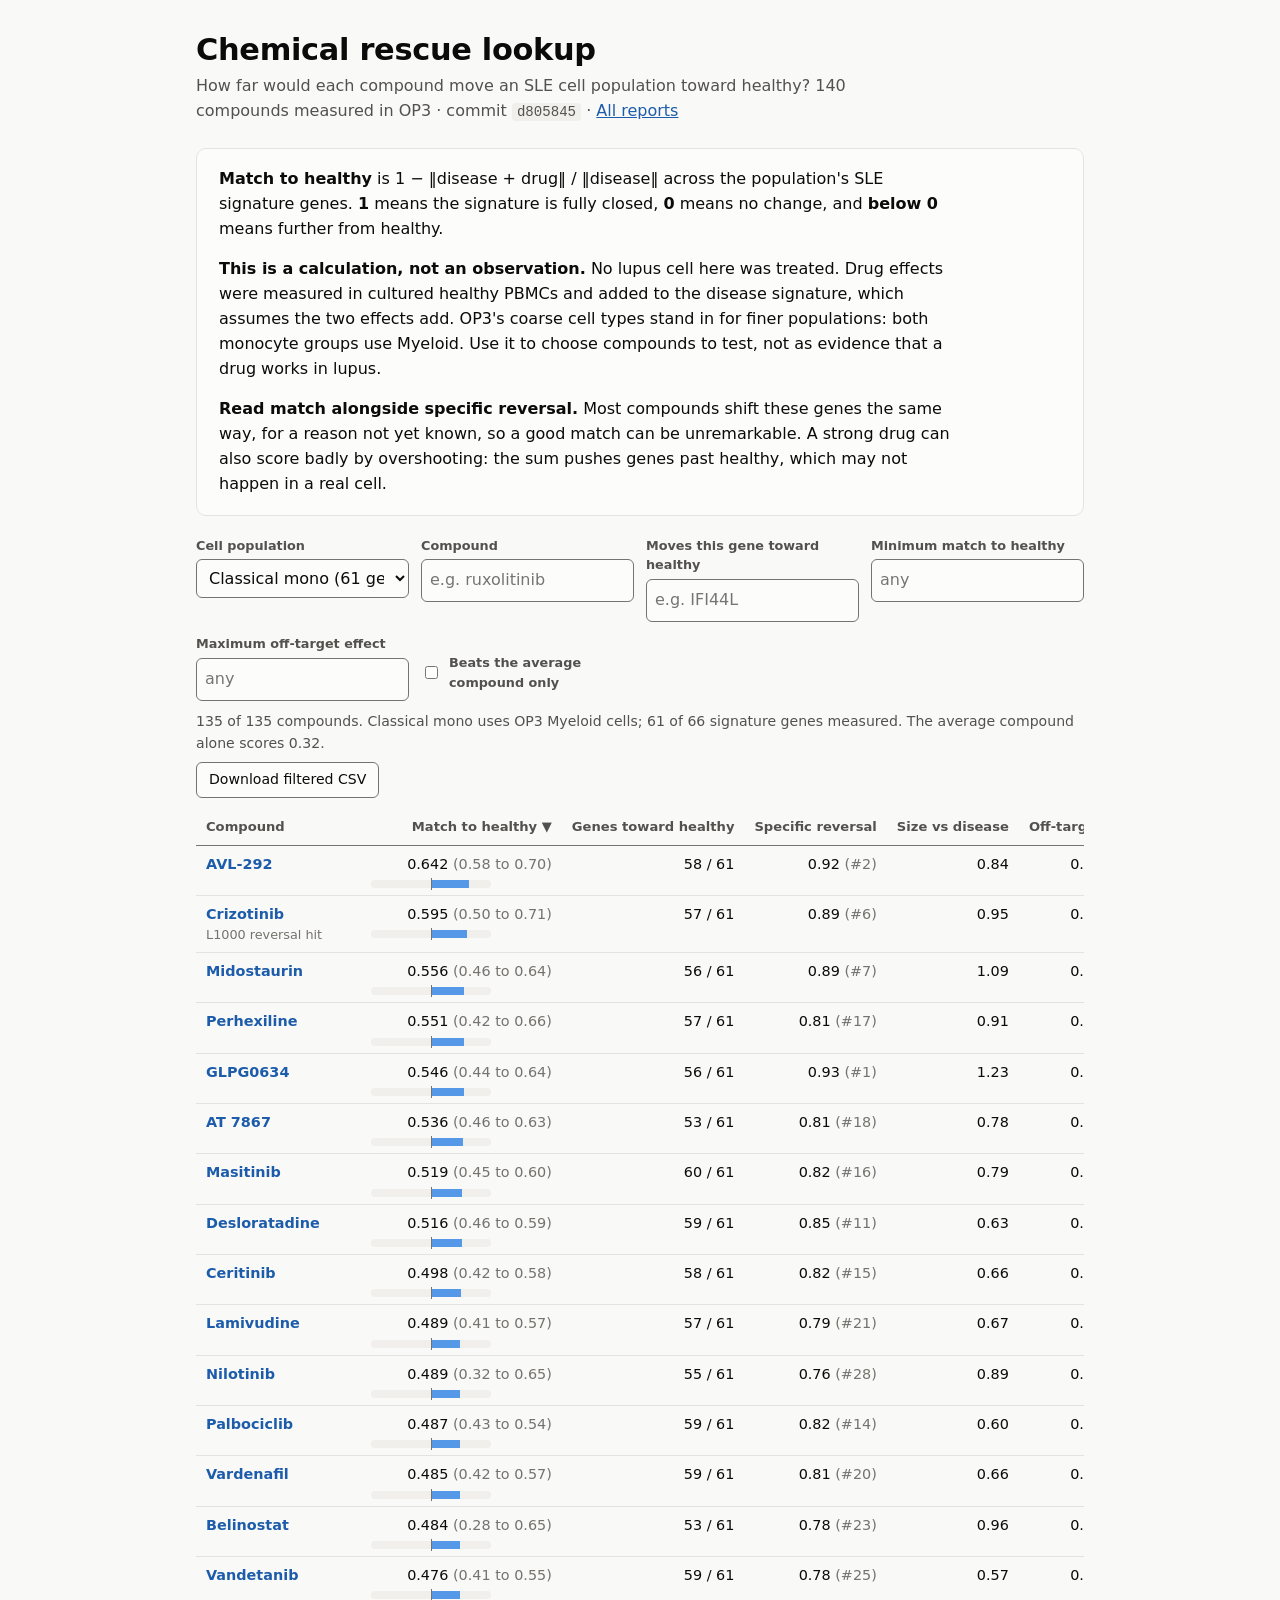
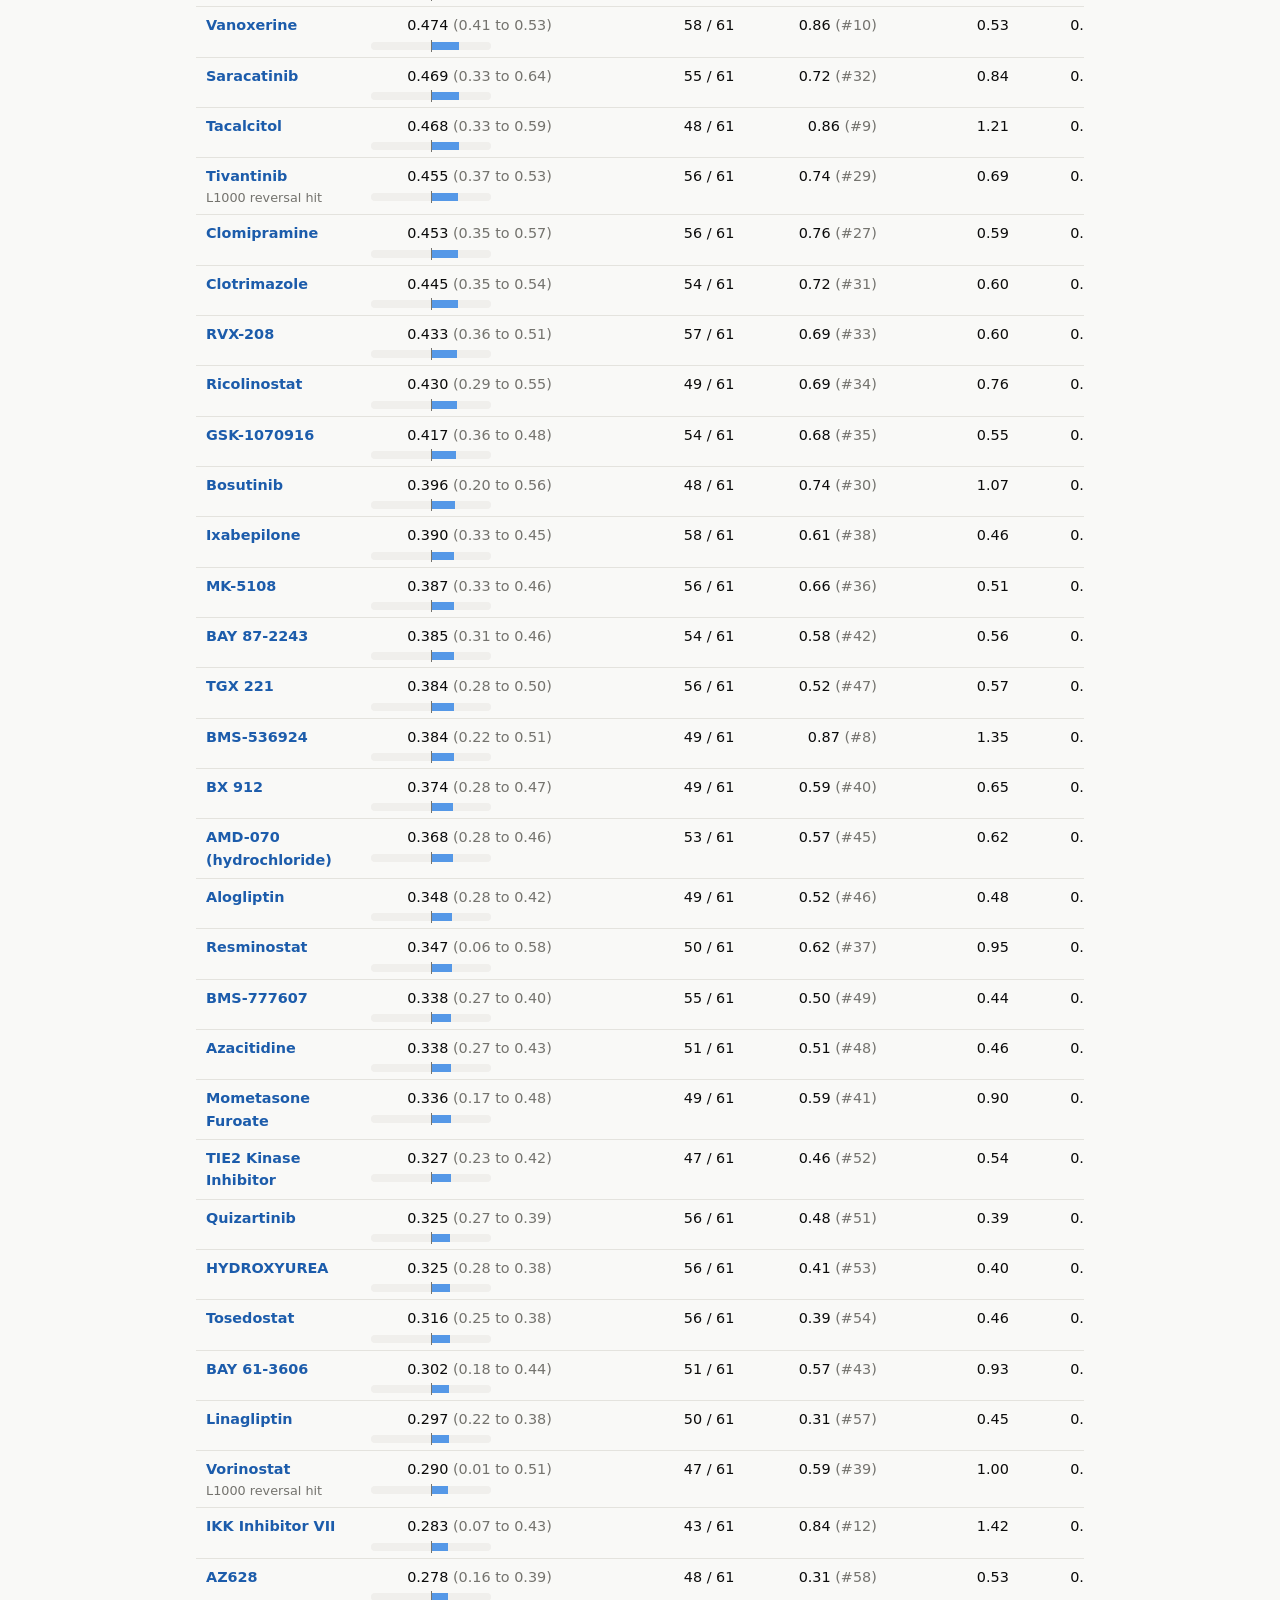
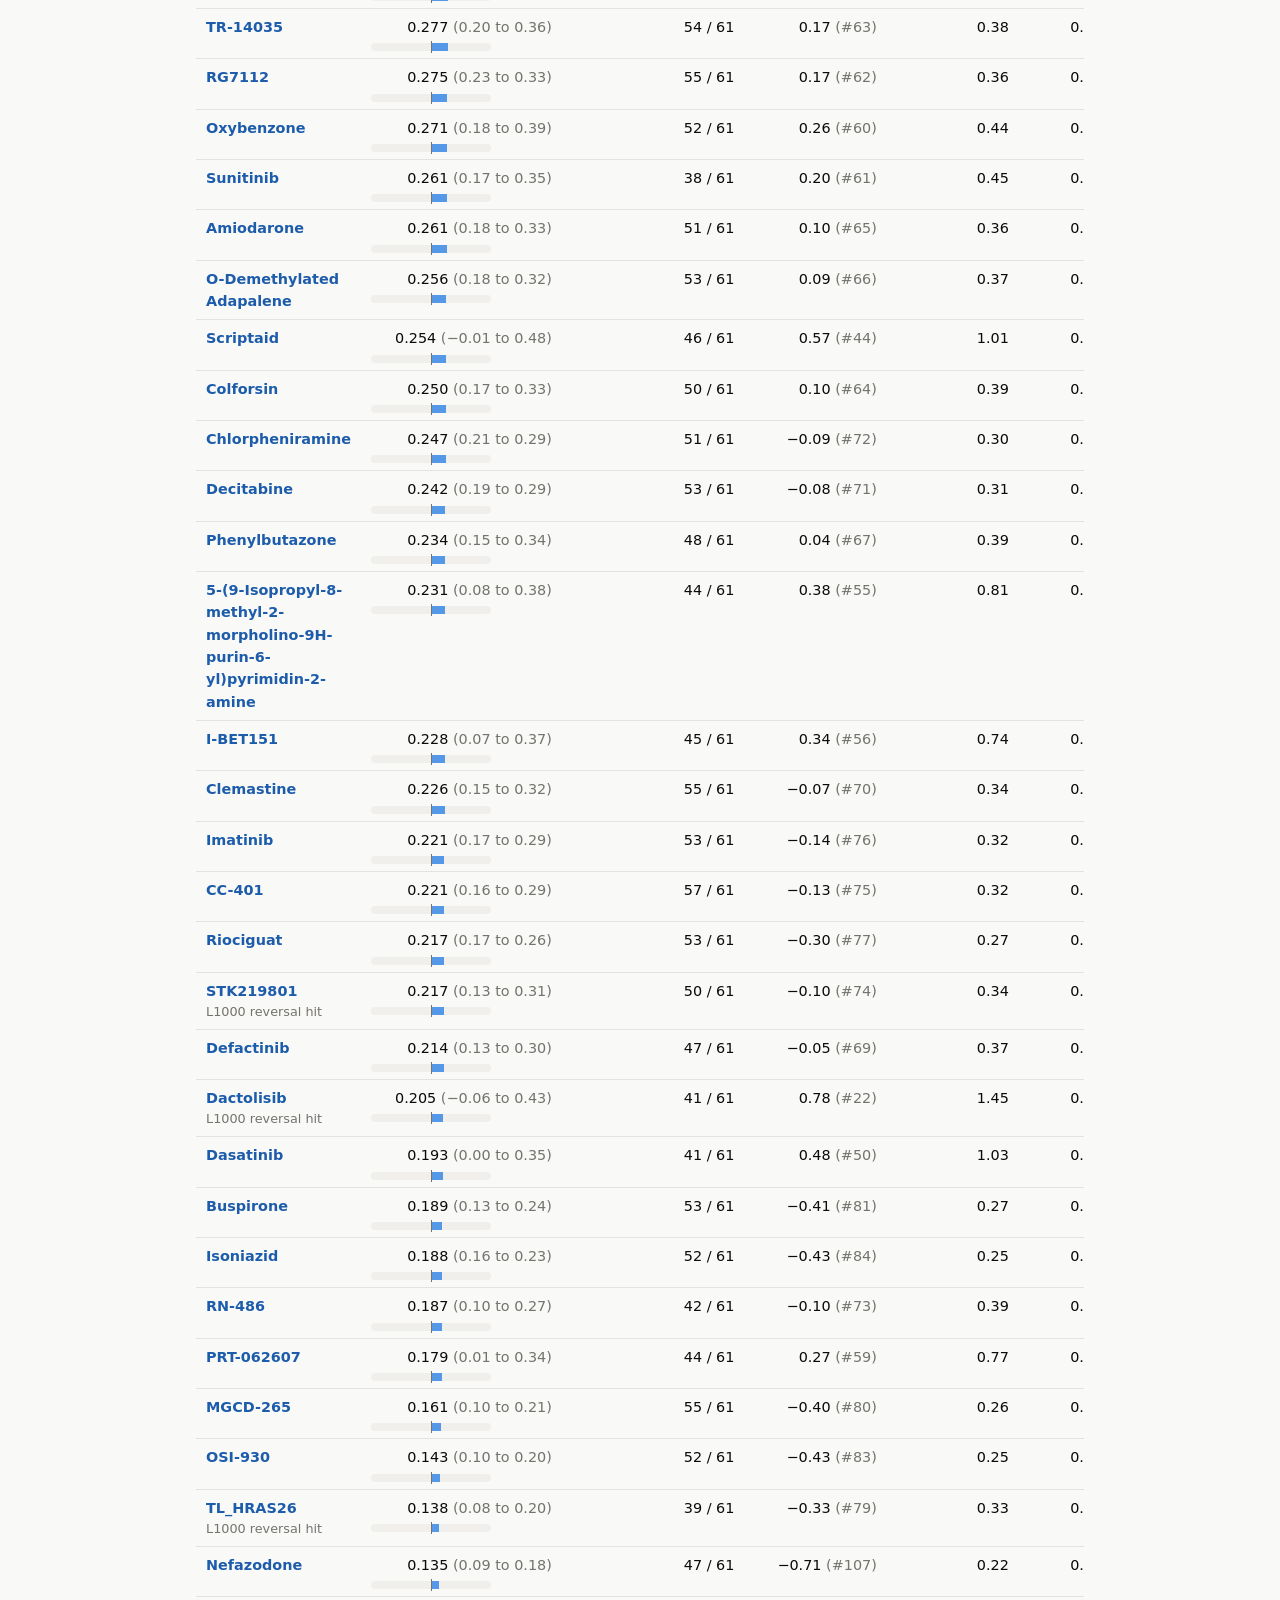
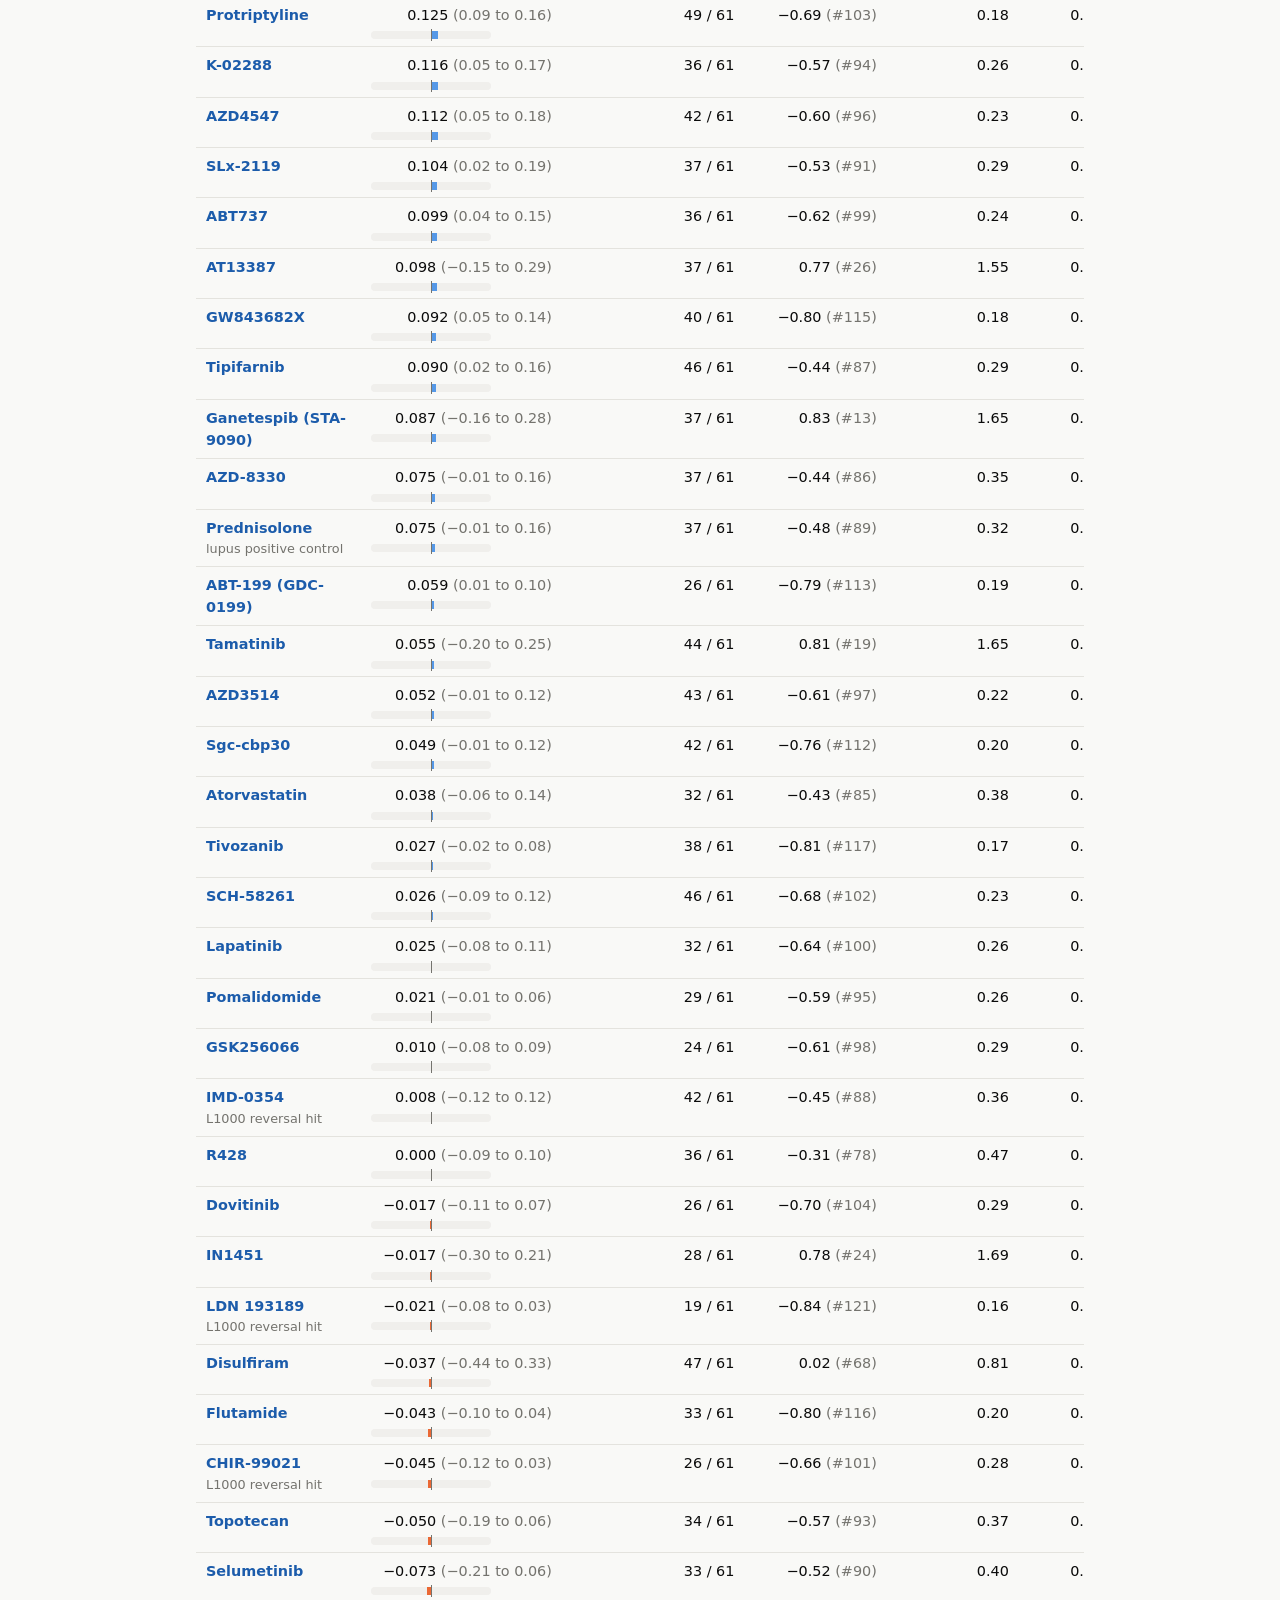
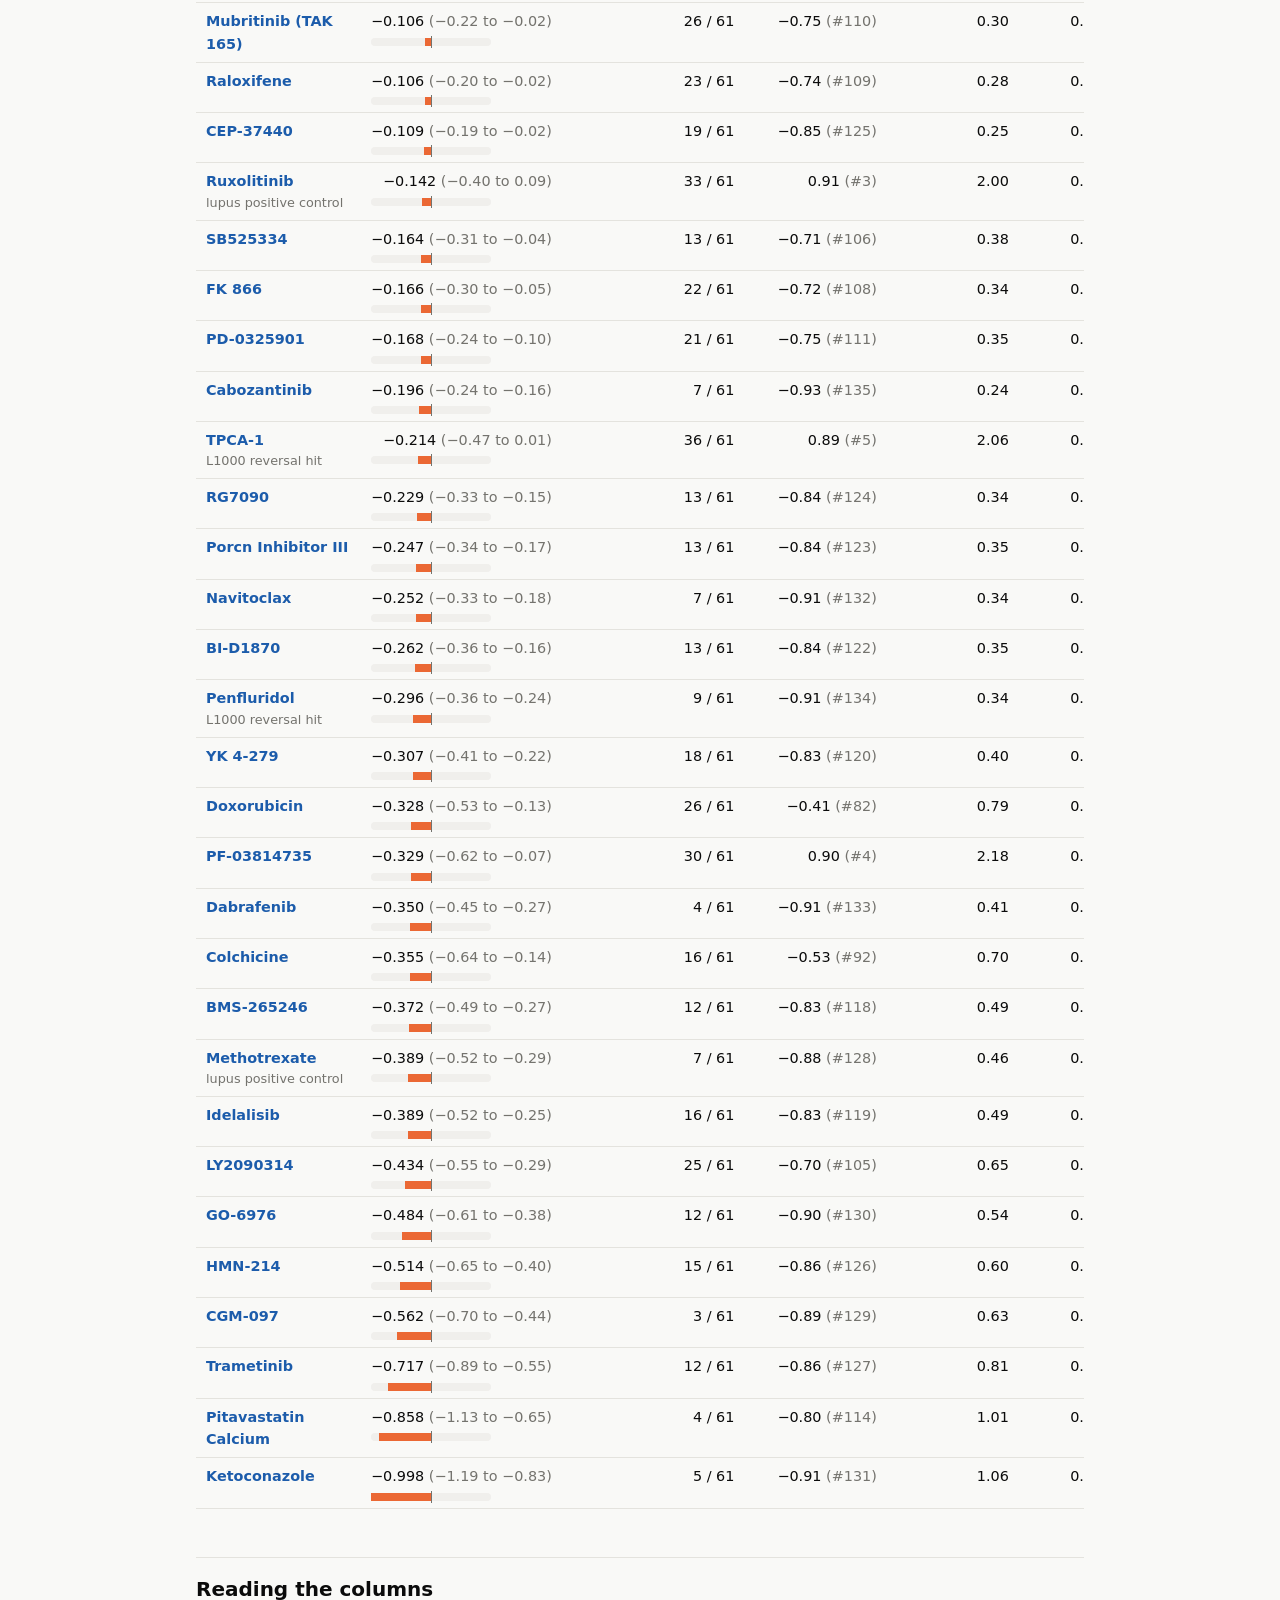
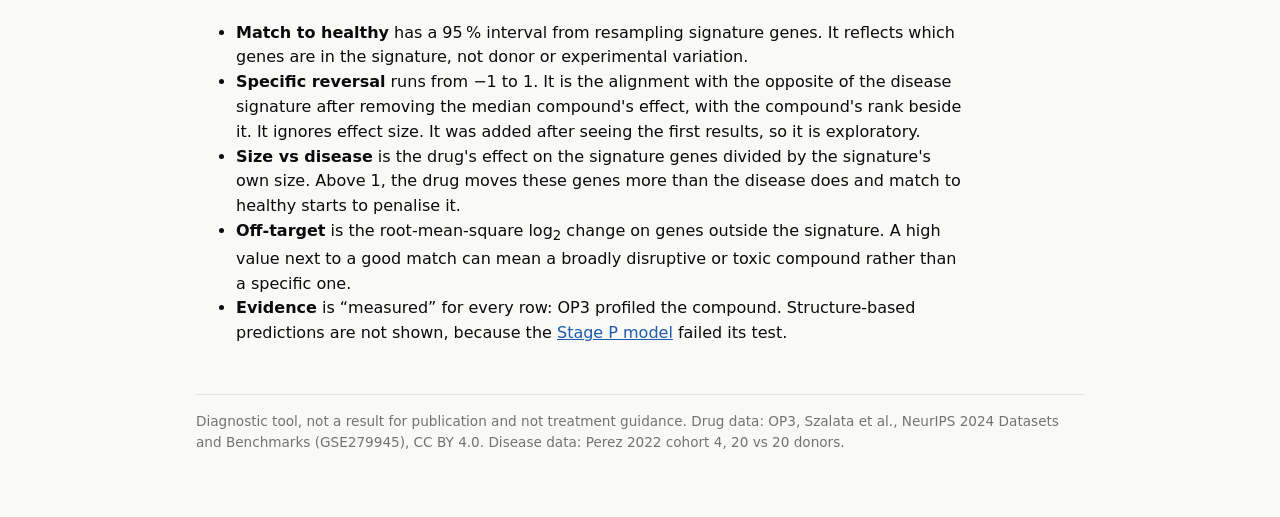
==== docs/chemical-rescue.html @ 83b9a7b4 "Chemical rescue lookup from measured OP3 profiles" ====
<!doctype html>
<html lang="en">
<head>
<meta charset="utf-8">
<meta name="viewport" content="width=device-width, initial-scale=1">
<title>Chemical Rescue Lookup</title>
<meta name="description" content="Filter measured compounds by how far each one would move an SLE cell population toward its healthy state.">
<style>
/* Shared styling for the report pages. Palette and type scale follow docs/lupus-uce-test.html. */
:root {
  --page: #f9f9f7; --surface: #fcfcfb; --ink: #0b0b0b; --ink-2: #52514e; --ink-3: #74736e;
  --rule: #e4e3de; --chip: #f0efec;
  --known: #1c5cab; --inferred: #6250d6; --guess: #8a5a00;
  --pass: #1a6b3c; --fail: #a32020; --bar: #5598e7; --bar-2: #eb6834;
}
@media (prefers-color-scheme: dark) {
  :root:not([data-theme="light"]) {
    --page: #0d0d0d; --surface: #1a1a19; --ink: #f0efec; --ink-2: #c3c2b7; --ink-3: #9a998f;
    --rule: #2e2e2b; --chip: #262624;
    --known: #86b6ef; --inferred: #9085e9; --guess: #eda100;
    --pass: #5cc98a; --fail: #f08a8a; --bar: #3987e5; --bar-2: #d95926;
  }
}
:root[data-theme="dark"] {
  --page: #0d0d0d; --surface: #1a1a19; --ink: #f0efec; --ink-2: #c3c2b7; --ink-3: #9a998f;
  --rule: #2e2e2b; --chip: #262624;
  --known: #86b6ef; --inferred: #9085e9; --guess: #eda100;
  --pass: #5cc98a; --fail: #f08a8a; --bar: #3987e5; --bar-2: #d95926;
}
* { box-sizing: border-box; }
body { margin: 0; background: var(--page); color: var(--ink);
  font: 16px/1.55 system-ui, -apple-system, "Segoe UI", Roboto, sans-serif; }
main { max-width: 920px; margin: 0 auto; padding: 32px 16px 64px; }
h1 { font-size: 1.9rem; line-height: 1.2; margin: 0 0 6px; letter-spacing: -0.01em; }
h2 { font-size: 1.25rem; margin: 48px 0 12px; padding-top: 16px; border-top: 1px solid var(--rule); }
h3 { font-size: 1rem; margin: 24px 0 8px; }
p, li { color: var(--ink); max-width: 72ch; }
.sub { color: var(--ink-2); margin: 0 0 24px; }
.muted { color: var(--ink-3); }
a { color: var(--known); }
code { font: 0.88em ui-monospace, SFMono-Regular, Menlo, monospace; background: var(--chip); padding: 1px 5px; border-radius: 4px; }
.summary { background: var(--surface); border: 1px solid var(--rule); border-radius: 10px; padding: 18px 22px; }
.summary ul { margin: 0; padding-left: 20px; }
.summary li + li { margin-top: 8px; }
.tiles { display: grid; grid-template-columns: repeat(auto-fit, minmax(170px, 1fr)); gap: 12px; margin: 20px 0 0; }
.tile { background: var(--surface); border: 1px solid var(--rule); border-radius: 10px; padding: 14px 16px; }
.tile b { display: block; font-size: 1.7rem; line-height: 1.1; font-variant-numeric: tabular-nums; }
.tile span { color: var(--ink-2); font-size: 0.88rem; }
.tag { display: inline-block; font-size: 0.72rem; font-weight: 600; letter-spacing: 0.03em; text-transform: uppercase;
  border: 1px solid currentColor; border-radius: 4px; padding: 0 5px; margin-left: 4px; vertical-align: 1px; }
.tag.k { color: var(--known); } .tag.i { color: var(--inferred); } .tag.g { color: var(--guess); }
.scroll { overflow-x: auto; margin: 12px 0; -webkit-overflow-scrolling: touch; }
table { border-collapse: collapse; font-size: 0.9rem; font-variant-numeric: tabular-nums; }
.plain { width: 100%; }
.plain th, .plain td { text-align: left; padding: 7px 10px; border-bottom: 1px solid var(--rule); vertical-align: top; }
.plain thead th { color: var(--ink-2); font-weight: 600; font-size: 0.82rem; border-bottom: 1px solid var(--ink-3); }
.plain td.num, .plain th.num { text-align: right; white-space: nowrap; }
.pass { color: var(--pass); font-weight: 600; }
.fail { color: var(--fail); font-weight: 600; }
figure { margin: 16px 0; }
figcaption { color: var(--ink-2); font-size: 0.85rem; margin-top: 8px; max-width: 72ch; }
svg { max-width: 100%; height: auto; display: block; }
.note { background: var(--surface); border: 1px solid var(--rule); border-left: 3px solid var(--guess);
  border-radius: 6px; padding: 12px 16px; margin: 16px 0; }
.note p { margin: 0; } .note p + p { margin-top: 8px; }
footer { margin-top: 48px; padding-top: 16px; border-top: 1px solid var(--rule); color: var(--ink-3); font-size: 0.85rem; }
.controls { display: grid; grid-template-columns: repeat(auto-fit, minmax(170px, 1fr)); gap: 12px; margin: 20px 0 10px; }
.controls label { display: block; font-size: 0.8rem; font-weight: 600; color: var(--ink-2); }
.controls input:not([type=checkbox]), .controls select { display: block; width: 100%; margin-top: 4px; padding: 8px; font: inherit; color: var(--ink);
  background: var(--surface); border: 1px solid var(--ink-3); border-radius: 6px; }
.check { display: flex !important; gap: 8px; align-items: center; align-self: end; padding-bottom: 8px; }
.status { display: flex; flex-wrap: wrap; justify-content: space-between; gap: 8px; align-items: center; color: var(--ink-2); font-size: 0.88rem; margin: 8px 0; }
button { font: inherit; color: var(--ink); }
.dl { padding: 6px 12px; background: var(--surface); border: 1px solid var(--ink-3); border-radius: 6px; cursor: pointer; }
th button { all: unset; cursor: pointer; font-weight: 600; font-size: 0.82rem; color: var(--ink-2); }
th button:focus-visible, .open:focus-visible, .dl:focus-visible { outline: 2px solid var(--known); outline-offset: 2px; }
.open { all: unset; cursor: pointer; font-weight: 600; color: var(--known); }
#tbl td:first-child { min-width: 150px; }
.bar { position: relative; width: 120px; height: 8px; margin-top: 5px; background: var(--chip); border-radius: 4px; }
.bar i { position: absolute; top: 0; height: 8px; }
.bar::after { content: ""; position: absolute; left: 50%; top: -2px; height: 12px; width: 1px; background: var(--ink-3); }
.detail td { background: var(--surface); }
.genes { display: grid; grid-template-columns: repeat(auto-fill, minmax(200px, 1fr)); gap: 2px 14px; font-size: 0.82rem; margin: 8px 0; }
.smiles { font: 0.78rem ui-monospace, Menlo, monospace; overflow-wrap: anywhere; color: var(--ink-2); }
.flag { color: var(--ink-3); font-size: 0.8rem; display: block; font-weight: 400; }
.warn { color: var(--guess); }
</style>
</head>
<body>
<main>

<h1>Chemical rescue lookup</h1>
<p class="sub">How far would each compound move an SLE cell population toward healthy? 140 compounds measured in OP3 &middot; commit <code>d805845</code> &middot; <a href="index.html">All reports</a></p>
<div class="summary">
<p style="margin-top:0"><b>Match to healthy</b> is 1 &minus; &Vert;disease + drug&Vert; / &Vert;disease&Vert; across the population's SLE signature genes. <b>1</b> means the signature is fully closed, <b>0</b> means no change, and <b>below 0</b> means further from healthy.</p>
<p style="margin-bottom:0"><b>This is a calculation, not an observation.</b> No lupus cell here was treated. Drug effects were measured in cultured healthy PBMCs and added to the disease signature, which assumes the two effects add. OP3's coarse cell types stand in for finer populations: both monocyte groups use Myeloid. Use it to choose compounds to test, not as evidence that a drug works in lupus.</p>
<p style="margin-bottom:0"><b>Read match alongside specific reversal.</b> Most compounds shift these genes the same way, for a reason not yet known, so a good match can be unremarkable. A strong drug can also score badly by overshooting: the sum pushes genes past healthy, which may not happen in a real cell.</p>
</div>
<div class="controls">
<div><label for="pop">Cell population</label><select id="pop"></select></div>
<div><label for="name">Compound</label><input id="name" type="search" placeholder="e.g. ruxolitinib"></div>
<div><label for="gene">Moves this gene toward healthy</label><input id="gene" type="search" list="genelist" placeholder="e.g. IFI44L"><datalist id="genelist"></datalist></div>
<div><label for="min">Minimum match to healthy</label><input id="min" type="number" step="0.05" min="-5" max="1" placeholder="any"></div>
<div><label for="off">Maximum off-target effect</label><input id="off" type="number" step="0.05" min="0" placeholder="any"></div>
<label class="check"><input id="sig" type="checkbox"> Beats the average compound only</label>
</div>
<p id="thin" class="warn" hidden></p>
<div class="status"><span id="count" role="status"></span><button class="dl" id="dl">Download filtered CSV</button></div>
<div class="scroll"><table class="plain" id="tbl"><thead><tr id="head"></tr></thead><tbody id="body"></tbody></table></div>
<h2>Reading the columns</h2>
<ul>
<li><b>Match to healthy</b> has a 95&thinsp;% interval from resampling signature genes. It reflects which genes are in the signature, not donor or experimental variation.</li>
<li><b>Specific reversal</b> runs from &minus;1 to 1. It is the alignment with the opposite of the disease signature after removing the median compound's effect, with the compound's rank beside it. It ignores effect size. It was added after seeing the first results, so it is exploratory.</li>
<li><b>Size vs disease</b> is the drug's effect on the signature genes divided by the signature's own size. Above 1, the drug moves these genes more than the disease does and match to healthy starts to penalise it.</li>
<li><b>Off-target</b> is the root-mean-square log<sub>2</sub> change on genes outside the signature. A high value next to a good match can mean a broadly disruptive or toxic compound rather than a specific one.</li>
<li><b>Evidence</b> is &ldquo;measured&rdquo; for every row: OP3 profiled the compound. Structure-based predictions are not shown, because the <a href="op3-stage-p.html">Stage P model</a> failed its test.</li>
</ul>
<footer>Diagnostic tool, not a result for publication and not treatment guidance. Drug data: OP3, Szalata et al., NeurIPS 2024 Datasets and Benchmarks (GSE279945), CC BY 4.0. Disease data: Perez 2022 cohort 4, 20 vs 20 donors.</footer>
</main>
<script>
const D = {"pops":{"Classical mono":{"genes":["GBP1","IFI27","PARP9","MT2A","EPSTI1","IFI6","PLAC8","ISG15","IFIT3","IFI44L","IFI44","TRIM22","SAMD9L","XAF1","LY6E","NEXN","IFITM3","IFI35","LAP3","RSAD2","RNF213","JAK2","CHMP5","PSMB9","DTX3L","SSB","MT1X","CMPK2","EIF2AK2","PDCD10","SAMD9","IFIT1","IRF7","IFIT2","APOL2","MOB1A","TNFSF10","PSME2","MX2","OAS1","CD53","STAT1","PPM1K","RBX1","TNFSF13B","GBP2","GBP5","EIF1","IFI16","EIF3L","SEM1","ISG20","APOL6","MX1","IFITM1","ERICH1","SLIRP","SNRPG","MRPS18C","IER3","PCBP2"],"d":[1.59,3.74,1.2,1.36,1.72,1.83,0.91,1.72,2.75,2.31,1.64,0.82,1.24,1.21,1.4,2.34,1.63,1.02,0.78,2.16,0.64,0.86,0.69,0.5,1.08,0.54,0.62,1.63,0.93,0.64,1.13,2.42,0.94,1.61,1.27,0.46,0.75,0.5,1.0,0.98,0.38,0.68,1.11,0.31,0.38,0.76,1.26,-0.26,0.47,-0.44,0.33,0.68,0.76,1.36,1.86,0.49,0.34,0.32,0.63,-0.55,-0.31],"cell":"Myeloid cells","total":66,"compounds":135,"avg":0.323,"size_corr":0.04},"Non-classical mono":{"genes":["ISG15","IFI6","TNFSF10","IFI27","RBX1","B2M","OAS1","LY6E","PSMA4","IFI16","PSMB9","IFITM3","NOP10","MT2A","BST2","EEF1A1","TMSB10","BLVRA","TNFSF13B","EIF1","EIF3F","IFITM1","BLOC1S1","CD53","SLC25A5","ACTG1"],"d":[2.0,1.92,1.93,5.2,0.64,0.24,0.89,0.83,0.51,0.71,0.52,0.97,0.45,1.01,0.65,-0.34,0.23,0.66,0.74,-0.31,-0.46,1.89,0.37,0.52,-0.44,-0.39],"cell":"Myeloid cells","total":30,"compounds":135,"avg":0.251,"size_corr":0.3},"NK":{"genes":["LGALS1","FCER1G","CXCR4","SEM1","CEBPB","EMP3","S100A11","ACTR3","GZMA","LY6E","FOS","HNRNPA1","CIRBP","GIMAP7","BAX","EIF1","TMSB10","CORO1A","TMBIM4","PIK3R1","MGAT4A","HLA-DPA1","TSC22D3","DYNLT1","PLAC8","TBCB","PABPC1"],"d":[0.74,0.42,-0.78,0.7,-0.78,0.38,0.66,0.58,0.28,0.58,-0.74,-0.32,-0.36,0.67,0.55,-0.27,0.19,0.33,0.63,-0.8,-0.77,0.59,-0.48,-0.57,0.3,0.48,-0.42],"cell":"NK cells","total":27,"compounds":139,"avg":0.138,"size_corr":-0.61},"CD4 T":{"genes":["MYL12A","FOS","B2M","FTL","LTB","SARAF","LEPROTL1","CIRBP","BTF3","UBA52","EEF1B2"],"d":[0.27,-0.56,0.14,-0.2,0.22,-0.27,-0.32,-0.24,-0.14,-0.15,-0.25],"cell":"T cells","total":11,"compounds":140,"avg":-0.049,"size_corr":-0.81}},"rows":[{"p":"CD4 T","c":"Chlorpheniramine","s":"CN(C)CCC(c1ccc(Cl)cc1)c1ccccn1","e":"measured","g":0.532,"lo":0.302,"hi":0.696,"q":0.0017,"n":10,"m":11,"cos":0.894,"sp":0.727,"sr":9,"ra":0.76,"ba":true,"off":0.193,"f":"","t":[-0.16,0.41,-0.11,0.03,-0.12,0.33,0.35,0.14,0.11,-0.03,0.01]},{"p":"CD4 T","c":"GSK256066","s":"COc1cccc(Nc2c(C(N)=O)cnc3c(C)cc(S(=O)(=O)c4cccc(C(=O)N(C)C)c4)cc23)c1","e":"measured","g":0.509,"lo":0.326,"hi":0.651,"q":0.0017,"n":10,"m":11,"cos":0.924,"sp":0.814,"sr":5,"ra":1.23,"ba":true,"off":0.212,"f":"","t":[-0.29,0.78,-0.09,0.16,-0.29,0.48,0.44,0.15,0.06,0.07,-0.0]},{"p":"CD4 T","c":"Phenylbutazone","s":"CCCCC1C(=O)N(c2ccccc2)N(c2ccccc2)C1=O","e":"measured","g":0.478,"lo":0.223,"hi":0.665,"q":0.0017,"n":10,"m":11,"cos":0.853,"sp":0.656,"sr":13,"ra":0.86,"ba":true,"off":0.162,"f":"","t":[-0.09,0.58,-0.04,0.43,-0.04,0.12,0.16,0.06,0.07,0.08,0.18]},{"p":"CD4 T","c":"Imatinib","s":"Cc1ccc(NC(=O)c2ccc(CN3CCN(C)CC3)cc2)cc1Nc1nccc(-c2cccnc2)n1","e":"measured","g":0.47,"lo":0.205,"hi":0.664,"q":0.0017,"n":10,"m":11,"cos":0.855,"sp":0.615,"sr":16,"ra":0.75,"ba":true,"off":0.165,"f":"","t":[-0.09,0.59,-0.01,-0.03,-0.02,0.14,0.15,0.04,0.07,0.16,0.2]},{"p":"CD4 T","c":"Mubritinib (TAK 165)","s":"FC(F)(F)c1ccc(/C=C/c2nc(COc3ccc(CCCCn4ccnn4)cc3)co2)cc1","e":"measured","g":0.44,"lo":0.331,"hi":0.672,"q":0.0062,"n":11,"m":11,"cos":0.835,"sp":0.909,"sr":2,"ra":0.94,"ba":true,"off":0.265,"f":"","t":[-0.35,0.17,-0.1,0.05,-0.36,0.45,0.32,0.27,0.03,0.04,0.23]},{"p":"CD4 T","c":"Quizartinib","s":"CC(C)(C)c1cc(NC(=O)Nc2ccc(-c3cn4c(n3)sc3cc(OCCN5CCOCC5)ccc34)cc2)no1","e":"measured","g":0.43,"lo":0.23,"hi":0.612,"q":0.0028,"n":11,"m":11,"cos":0.85,"sp":0.573,"sr":21,"ra":0.63,"ba":true,"off":0.168,"f":"","t":[-0.08,0.46,-0.01,0.28,-0.0,0.09,0.08,0.08,0.08,0.06,0.12]},{"p":"CD4 T","c":"Tipifarnib","s":"Cn1cncc1[C@@](N)(c1ccc(Cl)cc1)c1ccc2c(c1)c(-c1cccc(Cl)c1)cc(=O)n2C","e":"measured","g":0.421,"lo":0.285,"hi":0.702,"q":0.0062,"n":11,"m":11,"cos":0.816,"sp":0.884,"sr":3,"ra":0.83,"ba":true,"off":0.187,"f":"","t":[-0.24,0.12,-0.1,0.23,-0.37,0.37,0.29,0.25,0.02,0.07,0.1]},{"p":"CD4 T","c":"Nefazodone","s":"CCc1nn(CCCN2CCN(c3cccc(Cl)c3)CC2)c(=O)n1CCOc1ccccc1","e":"measured","g":0.401,"lo":0.096,"hi":0.619,"q":0.003,"n":8,"m":11,"cos":0.82,"sp":0.562,"sr":24,"ra":0.64,"ba":true,"off":0.172,"f":"","t":[-0.14,0.46,-0.06,0.18,-0.19,0.15,0.11,0.02,-0.01,-0.02,-0.07]},{"p":"CD4 T","c":"Colforsin","s":"C=C[C@@]1(C)CC(=O)[C@]2(O)[C@@]3(C)[C@@H](O)CCC(C)(C)[C@@H]3[C@H](O)[C@H](OC(C)=O)[C@@]2(C)O1","e":"measured","g":0.4,"lo":0.153,"hi":0.63,"q":0.003,"n":9,"m":11,"cos":0.823,"sp":0.59,"sr":20,"ra":0.63,"ba":true,"off":0.187,"f":"","t":[-0.11,0.42,-0.13,0.13,0.0,0.07,-0.01,0.02,0.14,0.18,0.24]},{"p":"CD4 T","c":"SLx-2119","s":"CC(C)NC(=O)COc1cccc(-c2nc(Nc3ccc4[nH]ncc4c3)c3ccccc3n2)c1","e":"measured","g":0.389,"lo":0.243,"hi":0.721,"q":0.007,"n":11,"m":11,"cos":0.9,"sp":0.759,"sr":6,"ra":1.33,"ba":true,"off":0.191,"f":"","t":[-0.27,1.02,-0.08,0.34,-0.27,0.18,0.29,0.14,0.11,0.09,0.04]},{"p":"CD4 T","c":"K-02288","s":"COc1cc(-c2cc(-c3cccc(O)c3)cnc2N)cc(OC)c1OC","e":"measured","g":0.325,"lo":0.202,"hi":0.617,"q":0.0134,"n":11,"m":11,"cos":0.798,"sp":0.744,"sr":7,"ra":0.49,"ba":true,"off":0.162,"f":"","t":[-0.05,0.07,-0.11,0.22,-0.09,0.21,0.11,0.13,0.14,0.11,0.16]},{"p":"CD4 T","c":"CEP-37440","s":"CNC(=O)c1ccccc1Nc1nc(Nc2ccc3c(c2OC)CCC[C@H](N2CCN(CCO)CC2)C3)ncc1Cl","e":"measured","g":0.311,"lo":-0.211,"hi":0.669,"q":0.0157,"n":10,"m":11,"cos":0.729,"sp":0.593,"sr":19,"ra":0.81,"ba":true,"off":0.189,"f":"","t":[-0.16,0.36,-0.11,0.13,-0.16,0.39,0.3,0.1,0.03,0.01,-0.27]},{"p":"CD4 T","c":"GSK-1070916","s":"CCn1cc(-c2ccnc3[nH]c(-c4cccc(CN(C)C)c4)cc23)c(-c2ccc(NC(=O)N(C)C)cc2)n1","e":"measured","g":0.287,"lo":-0.236,"hi":0.698,"q":0.0199,"n":10,"m":11,"cos":0.704,"sp":0.522,"sr":30,"ra":0.77,"ba":true,"off":0.195,"f":"","t":[-0.06,0.45,-0.02,0.16,0.27,0.18,0.02,0.16,0.14,0.2,0.26]},{"p":"CD4 T","c":"BMS-777607","s":"CCOc1ccn(-c2ccc(F)cc2)c(=O)c1C(=O)Nc1ccc(Oc2ccnc(N)c2Cl)c(F)c1","e":"measured","g":0.278,"lo":0.14,"hi":0.589,"q":0.0365,"n":11,"m":11,"cos":0.743,"sp":0.694,"sr":11,"ra":0.47,"ba":true,"off":0.188,"f":"","t":[-0.12,0.03,-0.09,0.14,-0.17,0.25,0.21,0.03,0.05,0.03,0.03]},{"p":"CD4 T","c":"Topotecan","s":"CC[C@@]1(O)C(=O)OCc2c1cc1n(c2=O)Cc2cc3c(CN(C)C)c(O)ccc3nc2-1","e":"measured","g":0.268,"lo":-0.166,"hi":0.65,"q":0.0433,"n":7,"m":11,"cos":0.746,"sp":0.63,"sr":15,"ra":1.05,"ba":true,"off":0.23,"f":"","t":[-0.24,0.59,-0.05,0.3,-0.55,0.14,0.11,0.2,-0.02,-0.06,-0.18]},{"p":"CD4 T","c":"Clemastine","s":"CN1CCC[C@@H]1CCO[C@](C)(c1ccccc1)c1ccc(Cl)cc1","e":"measured","g":0.254,"lo":0.104,"hi":0.541,"q":0.0433,"n":11,"m":11,"cos":0.75,"sp":0.666,"sr":12,"ra":0.4,"ba":true,"off":0.199,"f":"","t":[-0.11,0.01,-0.07,0.12,-0.1,0.21,0.17,0.12,0.06,0.08,0.02]},{"p":"CD4 T","c":"Azacitidine","s":"Nc1ncn([C@@H]2O[C@H](CO)[C@@H](O)[C@H]2O)c(=O)n1","e":"measured","g":0.254,"lo":-0.106,"hi":0.574,"q":0.0453,"n":8,"m":11,"cos":0.704,"sp":0.527,"sr":28,"ra":0.93,"ba":true,"off":0.177,"f":"","t":[-0.32,0.73,-0.1,0.13,-0.19,-0.07,-0.11,0.1,-0.08,0.02,0.06]},{"p":"CD4 T","c":"Vanoxerine","s":"Fc1ccc(C(OCCN2CCN(CCCc3ccccc3)CC2)c2ccc(F)cc2)cc1","e":"measured","g":0.251,"lo":-0.153,"hi":0.602,"q":0.0453,"n":9,"m":11,"cos":0.662,"sp":0.456,"sr":36,"ra":0.67,"ba":true,"off":0.197,"f":"","t":[-0.06,0.42,-0.14,0.2,0.2,0.03,-0.04,0.04,0.13,0.11,0.24]},{"p":"CD4 T","c":"Masitinib","s":"Cc1ccc(NC(=O)c2ccc(CN3CCN(C)CC3)cc2)cc1Nc1nc(-c2cccnc2)cs1","e":"measured","g":0.25,"lo":0.005,"hi":0.442,"q":0.0453,"n":10,"m":11,"cos":0.695,"sp":0.446,"sr":38,"ra":0.48,"ba":true,"off":0.184,"f":"","t":[-0.0,0.24,-0.1,0.14,0.11,0.06,0.02,0.03,0.14,0.14,0.22]},{"p":"CD4 T","c":"Sgc-cbp30","s":"COc1ccc(CCc2nc3cc(-c4c(C)noc4C)ccc3n2C[C@H](C)N2CCOCC2)cc1Cl","e":"measured","g":0.246,"lo":-0.186,"hi":0.608,"q":0.0533,"n":9,"m":11,"cos":0.714,"sp":0.572,"sr":22,"ra":0.99,"ba":true,"off":0.203,"f":"","t":[-0.29,0.69,-0.02,0.15,-0.43,0.04,-0.18,0.13,-0.0,0.05,0.04]},{"p":"CD4 T","c":"BAY 87-2243","s":"Cc1cc(-c2nc(-c3ccc(OC(F)(F)F)cc3)no2)nn1Cc1ccnc(N2CCN(C3CC3)CC2)c1","e":"measured","g":0.234,"lo":-0.159,"hi":0.514,"q":0.0511,"n":9,"m":11,"cos":0.969,"sp":0.958,"sr":1,"ra":1.69,"ba":true,"off":0.314,"f":"","t":[-0.44,0.82,-0.22,0.36,-0.64,0.63,0.45,0.39,0.13,0.17,0.37]},{"p":"CD4 T","c":"RG7112","s":"CCOc1cc(C(C)(C)C)ccc1C1=N[C@@](C)(c2ccc(Cl)cc2)[C@@](C)(c2ccc(Cl)cc2)N1C(=O)N1CCN(CCCS(C)(=O)=O)CC1","e":"measured","g":0.22,"lo":0.15,"hi":0.375,"q":0.0585,"n":10,"m":11,"cos":0.733,"sp":0.476,"sr":33,"ra":0.35,"ba":true,"off":0.209,"f":"","t":[-0.16,0.07,-0.0,0.22,-0.06,0.09,0.05,0.07,-0.01,0.06,0.06]},{"p":"CD4 T","c":"STK219801","s":"CC1=NN(c2ccc(C(=O)O)cc2)C(=O)/C1=C/c1ccc(-c2cc(C)c(C)cc2[N+](=O)[O-])o1","e":"measured","g":0.204,"lo":-0.133,"hi":0.416,"q":0.0782,"n":7,"m":11,"cos":0.618,"sp":0.387,"sr":43,"ra":0.5,"ba":true,"off":0.169,"f":"L1000 reversal hit","t":[-0.14,0.24,-0.05,0.22,-0.1,0.15,0.11,-0.04,-0.01,-0.06,-0.17]},{"p":"CD4 T","c":"MGCD-265","s":"Cn1cnc(-c2cc3nccc(Oc4ccc(NC(=S)NC(=O)Cc5ccccc5)cc4F)c3s2)c1","e":"measured","g":0.185,"lo":0.009,"hi":0.366,"q":0.103,"n":9,"m":11,"cos":0.656,"sp":0.386,"sr":44,"ra":0.35,"ba":true,"off":0.161,"f":"","t":[-0.12,0.1,-0.05,-0.0,-0.02,0.2,0.15,0.0,0.07,0.0,-0.08]},{"p":"CD4 T","c":"Tosedostat","s":"CC(C)C[C@@H](C(=O)N[C@H](C(=O)OC1CCCC1)c1ccccc1)[C@H](O)C(=O)NO","e":"measured","g":0.181,"lo":0.044,"hi":0.453,"q":0.0971,"n":10,"m":11,"cos":0.589,"sp":0.73,"sr":8,"ra":0.72,"ba":true,"off":0.236,"f":"","t":[-0.42,-0.03,-0.22,0.06,-0.37,0.14,0.05,0.14,0.14,0.06,0.07]},{"p":"CD4 T","c":"AT 7867","s":"Clc1ccc(C2(c3ccc(-c4cn[nH]c4)cc3)CCNCC2)cc1","e":"measured","g":0.17,"lo":-0.163,"hi":0.388,"q":0.1237,"n":5,"m":11,"cos":0.779,"sp":0.654,"sr":14,"ra":1.32,"ba":true,"off":0.248,"f":"","t":[-0.36,0.94,-0.3,0.46,-0.18,0.25,0.17,-0.02,-0.05,-0.03,-0.16]},{"p":"CD4 T","c":"Tacalcitol","s":"C=C1/C(=C\\C=C2/CCC[C@]3(C)[C@@H]([C@H](C)CC[C@@H](O)C(C)C)CC[C@@H]23)C[C@@H](O)C[C@@H]1O","e":"measured","g":0.168,"lo":-0.014,"hi":0.589,"q":0.119,"n":9,"m":11,"cos":0.558,"sp":0.567,"sr":23,"ra":0.62,"ba":true,"off":0.255,"f":"","t":[-0.18,-0.02,-0.27,0.01,0.13,0.27,0.28,0.13,0.14,0.11,0.07]},{"p":"CD4 T","c":"Decitabine","s":"Nc1ncn([C@H]2C[C@H](O)[C@@H](CO)O2)c(=O)n1","e":"measured","g":0.157,"lo":-0.051,"hi":0.307,"q":0.151,"n":8,"m":11,"cos":0.629,"sp":0.29,"sr":46,"ra":0.3,"ba":true,"off":0.164,"f":"","t":[-0.06,0.18,-0.03,0.04,-0.05,-0.0,-0.08,-0.02,0.03,0.09,0.13]},{"p":"CD4 T","c":"ABT737","s":"CN(C)CC[C@H](CSc1ccccc1)Nc1ccc(S(=O)(=O)NC(=O)c2ccc(N3CCN(Cc4ccccc4-c4ccc(Cl)cc4)CC3)cc2)cc1[N+](=O)[O-]","e":"measured","g":0.138,"lo":-0.088,"hi":0.317,"q":0.1944,"n":7,"m":11,"cos":0.648,"sp":0.476,"sr":34,"ra":1.05,"ba":true,"off":0.196,"f":"","t":[-0.0,0.9,-0.04,0.27,0.05,0.06,-0.07,-0.06,-0.01,0.09,0.1]},{"p":"CD4 T","c":"RN-486","s":"CN1CCN(c2ccc(Nc3cc(-c4cccc(-n5ccc6cc(C7CC7)cc(F)c6c5=O)c4CO)cn(C)c3=O)nc2)CC1","e":"measured","g":0.13,"lo":-0.027,"hi":0.239,"q":0.1726,"n":9,"m":11,"cos":0.652,"sp":0.213,"sr":56,"ra":0.23,"ba":true,"off":0.165,"f":"","t":[-0.01,0.18,0.03,0.02,0.05,0.02,0.01,0.0,0.06,0.0,0.06]},{"p":"CD4 T","c":"GLPG0634","s":"O=C(Nc1nc2cccc(-c3ccc(CN4CCS(=O)(=O)CC4)cc3)n2n1)C1CC1","e":"measured","g":0.118,"lo":-0.041,"hi":0.534,"q":0.1944,"n":9,"m":11,"cos":0.474,"sp":0.603,"sr":18,"ra":0.52,"ba":true,"off":0.292,"f":"","t":[-0.15,-0.08,-0.2,0.14,-0.09,0.1,-0.02,0.02,0.2,0.14,0.24]},{"p":"CD4 T","c":"GW843682X","s":"COc1cc2ncn(-c3cc(OCc4ccccc4C(F)(F)F)c(C(N)=O)s3)c2cc1OC","e":"measured","g":0.116,"lo":-0.083,"hi":0.274,"q":0.2124,"n":8,"m":11,"cos":0.511,"sp":0.414,"sr":39,"ra":0.72,"ba":true,"off":0.167,"f":"","t":[-0.01,0.18,-0.08,0.01,-0.0,-0.03,-0.01,0.6,0.01,0.09,0.15]},{"p":"CD4 T","c":"Alogliptin","s":"Cn1c(=O)cc(N2CCC[C@@H](N)C2)n(Cc2ccccc2C#N)c1=O","e":"measured","g":0.097,"lo":-0.325,"hi":0.417,"q":0.2838,"n":6,"m":11,"cos":0.441,"sp":0.246,"sr":51,"ra":0.54,"ba":true,"off":0.167,"f":"","t":[0.04,0.37,0.02,0.14,0.23,-0.07,-0.02,0.01,0.08,0.05,0.14]},{"p":"CD4 T","c":"AMD-070 (hydrochloride)","s":"NCCCCN(Cc1nc2ccccc2[nH]1)[C@H]1CCCc2cccnc21","e":"measured","g":0.068,"lo":-0.071,"hi":0.312,"q":0.33,"n":8,"m":11,"cos":0.365,"sp":0.221,"sr":55,"ra":0.33,"ba":true,"off":0.191,"f":"","t":[-0.07,0.01,-0.12,0.18,-0.12,0.11,-0.01,-0.05,0.05,0.01,-0.1]},{"p":"CD4 T","c":"TL_HRAS26","s":"Cc1onc(C(=O)N2CCN(C(c3ccc(Cl)cc3)c3ccc(Cl)cc3)CC2)c1[N+](=O)[O-]","e":"measured","g":0.062,"lo":-0.065,"hi":0.303,"q":0.3974,"n":8,"m":11,"cos":0.355,"sp":0.266,"sr":48,"ra":0.28,"ba":true,"off":0.168,"f":"L1000 reversal hit","t":[-0.07,-0.08,-0.11,-0.01,-0.01,0.05,0.09,-0.01,0.08,0.07,0.14]},{"p":"CD4 T","c":"AZ628","s":"Cc1ccc(NC(=O)c2cccc(C(C)(C)C#N)c2)cc1Nc1ccc2ncn(C)c(=O)c2c1","e":"measured","g":0.049,"lo":-0.2,"hi":0.525,"q":0.3742,"n":10,"m":11,"cos":0.389,"sp":0.712,"sr":10,"ra":0.63,"ba":true,"off":0.241,"f":"","t":[-0.16,-0.21,-0.18,0.08,-0.38,0.17,0.07,0.1,0.1,0.11,0.11]},{"p":"CD4 T","c":"Oxybenzone","s":"COc1ccc(C(=O)c2ccccc2)c(O)c1","e":"measured","g":0.033,"lo":-0.064,"hi":0.206,"q":0.49,"n":6,"m":11,"cos":0.257,"sp":0.126,"sr":65,"ra":0.28,"ba":true,"off":0.166,"f":"","t":[-0.09,-0.0,0.01,0.03,-0.01,-0.04,-0.06,-0.03,0.03,0.14,0.17]},{"p":"CD4 T","c":"Porcn Inhibitor III","s":"O=C(CSc1nc2c(c(=O)n1-c1ccccc1)SCC2)Nc1ccc(-c2ccccc2)cn1","e":"measured","g":0.031,"lo":-0.306,"hi":0.236,"q":0.3974,"n":6,"m":11,"cos":0.278,"sp":0.14,"sr":63,"ra":0.4,"ba":true,"off":0.181,"f":"","t":[0.15,0.18,0.15,-0.12,-0.14,-0.02,0.0,0.06,-0.01,0.03,0.14]},{"p":"CD4 T","c":"Navitoclax","s":"CC1(C)CCC(c2ccc(Cl)cc2)=C(CN2CCN(c3ccc(C(=O)NS(=O)(=O)c4ccc(N[C@H](CCN5CCOCC5)CSc5ccccc5)c(S(=O)(=O)C(F)(F)F)c4)cc3)CC2)C1","e":"measured","g":0.016,"lo":-0.493,"hi":0.381,"q":0.49,"n":4,"m":11,"cos":0.387,"sp":0.232,"sr":53,"ra":0.73,"ba":true,"off":0.205,"f":"","t":[0.03,0.57,0.04,0.05,0.1,0.01,0.13,-0.04,-0.12,-0.09,-0.24]},{"p":"CD4 T","c":"Pomalidomide","s":"Nc1cccc2c1C(=O)N(C1CCC(=O)NC1=O)C2=O","e":"measured","g":-0.016,"lo":-0.492,"hi":0.465,"q":0.4069,"n":6,"m":11,"cos":0.371,"sp":0.24,"sr":52,"ra":0.78,"ba":true,"off":0.271,"f":"","t":[-0.08,0.59,0.05,-0.06,0.15,-0.22,-0.21,0.06,0.08,0.06,0.16]},{"p":"CD4 T","c":"Buspirone","s":"O=C1CC2(CCCC2)CC(=O)N1CCCCN1CCN(c2ncccn2)CC1","e":"measured","g":-0.016,"lo":-0.149,"hi":0.231,"q":0.7099,"n":7,"m":11,"cos":0.682,"sp":0.535,"sr":26,"ra":1.39,"ba":true,"off":0.155,"f":"","t":[0.03,1.21,-0.03,0.32,0.13,0.08,0.1,0.02,-0.02,0.05,0.08]},{"p":"CD4 T","c":"SCH-58261","s":"Nc1nc2c(cnn2CCc2ccccc2)c2nc(-c3ccco3)nn12","e":"measured","g":-0.017,"lo":-0.235,"hi":0.241,"q":0.6927,"n":5,"m":11,"cos":0.165,"sp":0.098,"sr":69,"ra":0.41,"ba":true,"off":0.162,"f":"","t":[-0.06,-0.04,0.04,0.15,-0.2,0.14,0.1,-0.04,-0.07,-0.09,-0.16]},{"p":"CD4 T","c":"LDN 193189","s":"c1ccc2c(-c3cnn4cc(-c5ccc(N6CCNCC6)cc5)cnc34)ccnc2c1","e":"measured","g":-0.02,"lo":-0.224,"hi":0.371,"q":0.6907,"n":6,"m":11,"cos":0.202,"sp":0.177,"sr":60,"ra":0.49,"ba":true,"off":0.158,"f":"L1000 reversal hit","t":[-0.18,-0.16,0.13,-0.03,0.05,0.22,0.25,0.06,-0.05,0.08,0.02]},{"p":"CD4 T","c":"Clotrimazole","s":"Clc1ccccc1C(c1ccccc1)(c1ccccc1)n1ccnc1","e":"measured","g":-0.022,"lo":-0.286,"hi":0.188,"q":0.7099,"n":7,"m":11,"cos":0.145,"sp":0.071,"sr":73,"ra":0.4,"ba":true,"off":0.177,"f":"","t":[-0.05,0.06,-0.1,0.11,0.21,-0.04,-0.05,-0.12,0.12,0.07,0.17]},{"p":"CD4 T","c":"Methotrexate","s":"CN(Cc1cnc2nc(N)nc(N)c2n1)c1ccc(C(=O)N[C@@H](CCC(=O)O)C(=O)O)cc1","e":"measured","g":-0.03,"lo":-0.564,"hi":0.289,"q":0.7099,"n":5,"m":11,"cos":0.267,"sp":0.159,"sr":62,"ra":0.63,"ba":true,"off":0.152,"f":"lupus positive control","t":[0.01,0.33,0.15,-0.05,-0.2,0.04,0.14,0.02,-0.17,-0.21,-0.24]},{"p":"CD4 T","c":"CC-401","s":"c1cc(OCCN2CCCCC2)cc(-c2[nH]nc3ccc(-c4nc[nH]n4)cc23)c1","e":"measured","g":-0.04,"lo":-0.613,"hi":0.482,"q":0.657,"n":8,"m":11,"cos":0.627,"sp":0.497,"sr":32,"ra":1.32,"ba":true,"off":0.209,"f":"","t":[-0.23,1.04,-0.1,0.19,-0.19,0.15,0.02,0.09,-0.02,-0.02,-0.45]},{"p":"CD4 T","c":"Lamivudine","s":"Nc1ccn([C@@H]2CS[C@H](CO)O2)c(=O)n1","e":"measured","g":-0.05,"lo":-0.162,"hi":0.208,"q":0.7372,"n":7,"m":11,"cos":0.033,"sp":-0.003,"sr":78,"ra":0.35,"ba":false,"off":0.188,"f":"","t":[-0.02,-0.1,-0.08,0.12,0.09,0.02,-0.0,-0.11,0.03,0.08,0.21]},{"p":"CD4 T","c":"OSI-930","s":"O=C(Nc1ccc(OC(F)(F)F)cc1)c1sccc1NCc1ccnc2ccccc12","e":"measured","g":-0.059,"lo":-0.509,"hi":0.291,"q":0.8628,"n":6,"m":11,"cos":0.151,"sp":0.075,"sr":72,"ra":0.53,"ba":false,"off":0.158,"f":"","t":[-0.02,0.28,-0.05,0.13,0.29,-0.07,-0.11,-0.16,-0.02,0.04,0.1]},{"p":"CD4 T","c":"Saracatinib","s":"CN1CCN(CCOc2cc(OC3CCOCC3)c3c(Nc4c(Cl)ccc5c4OCO5)ncnc3c2)CC1","e":"measured","g":-0.078,"lo":-0.429,"hi":0.669,"q":0.6755,"n":10,"m":11,"cos":0.227,"sp":0.536,"sr":25,"ra":0.69,"ba":false,"off":0.294,"f":"","t":[-0.13,-0.37,-0.14,0.04,-0.24,0.2,0.19,0.04,0.15,0.16,0.21]},{"p":"CD4 T","c":"Atorvastatin","s":"CC(C)c1c(C(=O)Nc2ccccc2)c(-c2ccccc2)c(-c2ccc(F)cc2)n1CC[C@@H](O)C[C@@H](O)CC(=O)O","e":"measured","g":-0.084,"lo":-0.286,"hi":0.286,"q":0.8628,"n":8,"m":11,"cos":-0.069,"sp":-0.148,"sr":93,"ra":0.35,"ba":false,"off":0.172,"f":"","t":[-0.14,-0.23,-0.1,-0.04,0.02,0.05,0.03,0.07,0.04,0.01,0.09]},{"p":"CD4 T","c":"TR-14035","s":"COc1cccc(OC)c1-c1ccc(C[C@H](NC(=O)c2c(Cl)cccc2Cl)C(=O)O)cc1","e":"measured","g":-0.086,"lo":-0.303,"hi":0.428,"q":0.8549,"n":7,"m":11,"cos":0.054,"sp":0.042,"sr":75,"ra":0.48,"ba":false,"off":0.191,"f":"","t":[-0.15,-0.26,-0.15,0.11,0.02,-0.02,-0.0,0.06,0.07,0.13,0.21]},{"p":"CD4 T","c":"Nilotinib","s":"Cc1cn(-c2cc(NC(=O)c3ccc(C)c(Nc4nccc(-c5cccnc5)n4)c3)cc(C(F)(F)F)c2)cn1","e":"measured","g":-0.099,"lo":-0.42,"hi":0.58,"q":0.6755,"n":9,"m":11,"cos":0.18,"sp":0.389,"sr":42,"ra":0.67,"ba":false,"off":0.288,"f":"","t":[-0.17,-0.34,-0.23,-0.09,-0.26,0.18,0.11,0.1,0.11,0.13,0.12]},{"p":"CD4 T","c":"Desloratadine","s":"Clc1ccc2c(c1)CCc1cccnc1C2=C1CCNCC1","e":"measured","g":-0.107,"lo":-0.316,"hi":0.358,"q":0.9817,"n":9,"m":11,"cos":0.027,"sp":0.0,"sr":77,"ra":0.5,"ba":false,"off":0.184,"f":"","t":[-0.08,-0.24,-0.04,0.01,0.18,0.03,0.1,0.06,0.14,0.13,0.25]},{"p":"CD4 T","c":"BX 912","s":"O=C(Nc1cccc(Nc2ncc(Br)c(NCCc3c[nH]cn3)n2)c1)N1CCCC1","e":"measured","g":-0.118,"lo":-0.499,"hi":0.729,"q":0.7099,"n":9,"m":11,"cos":0.318,"sp":0.535,"sr":27,"ra":0.91,"ba":false,"off":0.265,"f":"","t":[-0.23,-0.41,-0.16,-0.02,-0.25,0.37,0.29,0.14,0.25,0.22,0.17]},{"p":"CD4 T","c":"Defactinib","s":"CNC(=O)c1ccc(Nc2ncc(C(F)(F)F)c(NCc3nccnc3N(C)S(C)(=O)=O)n2)cc1","e":"measured","g":-0.126,"lo":-0.532,"hi":0.245,"q":0.8628,"n":6,"m":11,"cos":0.129,"sp":0.076,"sr":71,"ra":0.66,"ba":false,"off":0.196,"f":"","t":[0.11,0.31,-0.15,0.0,-0.33,-0.03,-0.21,-0.21,0.0,0.03,-0.18]},{"p":"CD4 T","c":"BI-D1870","s":"CC(C)CCN1c2nc(Nc3cc(F)c(O)c(F)c3)ncc2N(C)C(=O)C1C","e":"measured","g":-0.138,"lo":-0.32,"hi":0.251,"q":0.9964,"n":7,"m":11,"cos":-0.091,"sp":-0.14,"sr":90,"ra":0.46,"ba":false,"off":0.185,"f":"","t":[0.07,-0.24,0.02,0.23,-0.17,0.06,0.01,-0.1,0.0,0.07,0.12]},{"p":"CD4 T","c":"Crizotinib","s":"C[C@@H](Oc1cc(-c2cnn(C3CCNCC3)c2)cnc1N)c1c(Cl)ccc(F)c1Cl","e":"measured","g":-0.142,"lo":-0.462,"hi":0.536,"q":0.7598,"n":9,"m":11,"cos":0.074,"sp":0.111,"sr":67,"ra":0.63,"ba":false,"off":0.287,"f":"L1000 reversal hit","t":[-0.26,-0.38,-0.19,0.04,-0.16,0.11,0.18,0.05,0.04,0.08,-0.03]},{"p":"CD4 T","c":"IMD-0354","s":"O=C(Nc1cc(C(F)(F)F)cc(C(F)(F)F)c1)c1cc(Cl)ccc1O","e":"measured","g":-0.154,"lo":-0.724,"hi":0.296,"q":0.3148,"n":6,"m":11,"cos":0.78,"sp":0.85,"sr":4,"ra":1.75,"ba":false,"off":0.41,"f":"L1000 reversal hit","t":[-0.8,0.21,-0.4,0.14,-0.52,0.63,0.47,0.86,0.16,0.14,0.14]},{"p":"CD4 T","c":"Midostaurin","s":"CO[C@@H]1[C@H](N(C)C(=O)c2ccccc2)C[C@H]2O[C@]1(C)n1c3ccccc3c3c4c(c5c6ccccc6n2c5c31)C(=O)NC4","e":"measured","g":-0.167,"lo":-0.522,"hi":0.594,"q":0.7717,"n":8,"m":11,"cos":0.363,"sp":0.526,"sr":29,"ra":1.07,"ba":false,"off":0.293,"f":"","t":[-0.2,-0.41,-0.23,-0.04,-0.15,0.54,0.36,0.18,0.28,0.28,0.24]},{"p":"CD4 T","c":"YK 4-279","s":"COc1ccc(C(=O)CC2(O)C(=O)Nc3c(Cl)ccc(Cl)c32)cc1","e":"measured","g":-0.176,"lo":-0.535,"hi":0.099,"q":0.9966,"n":6,"m":11,"cos":-0.146,"sp":-0.114,"sr":87,"ra":0.49,"ba":false,"off":0.189,"f":"","t":[0.27,0.03,0.07,0.07,0.18,-0.01,-0.17,0.06,0.06,0.12,0.19]},{"p":"CD4 T","c":"Raloxifene","s":"O=C(c1ccc(OCCN2CCCCC2)cc1)c1c(-c2ccc(O)cc2)sc2cc(O)ccc12","e":"measured","g":-0.184,"lo":-0.384,"hi":0.053,"q":0.8549,"n":5,"m":11,"cos":-0.125,"sp":-0.138,"sr":89,"ra":0.52,"ba":false,"off":0.227,"f":"","t":[0.22,-0.12,0.06,0.02,-0.36,-0.04,-0.11,-0.01,0.04,0.04,0.13]},{"p":"CD4 T","c":"TGX 221","s":"Cc1cc(C(C)Nc2ccccc2)c2nc(N3CCOCC3)cc(=O)n2c1","e":"measured","g":-0.225,"lo":-0.652,"hi":0.764,"q":0.9966,"n":10,"m":11,"cos":0.157,"sp":0.275,"sr":47,"ra":0.88,"ba":false,"off":0.22,"f":"","t":[-0.18,-0.52,-0.2,0.23,-0.14,0.3,0.09,0.14,0.17,0.17,0.23]},{"p":"CD4 T","c":"Foretinib","s":"COc1cc2c(Oc3ccc(NC(=O)C4(C(=O)Nc5ccc(F)cc5)CC4)cc3F)ccnc2cc1OCCCN1CCOCC1","e":"measured","g":-0.244,"lo":-0.615,"hi":0.572,"q":0.9964,"n":9,"m":11,"cos":0.128,"sp":0.201,"sr":57,"ra":0.88,"ba":false,"off":0.273,"f":"","t":[-0.32,-0.49,-0.18,0.19,-0.38,0.21,0.13,-0.01,0.16,0.09,0.0]},{"p":"CD4 T","c":"Penfluridol","s":"OC1(c2ccc(Cl)c(C(F)(F)F)c2)CCN(CCCC(c2ccc(F)cc2)c2ccc(F)cc2)CC1","e":"measured","g":-0.273,"lo":-0.49,"hi":0.166,"q":0.9966,"n":5,"m":11,"cos":-0.362,"sp":-0.44,"sr":108,"ra":0.5,"ba":false,"off":0.147,"f":"L1000 reversal hit","t":[-0.05,-0.35,0.08,0.13,-0.17,0.06,0.07,-0.03,-0.07,-0.07,-0.14]},{"p":"CD4 T","c":"IKK Inhibitor VII","s":"O=C(c1ccc(Nc2nccc(-c3cc4ccccc4s3)n2)cc1)N1CCC(N2CCCC2)CC1","e":"measured","g":-0.285,"lo":-0.658,"hi":0.508,"q":0.9509,"n":8,"m":11,"cos":0.165,"sp":0.26,"sr":49,"ra":0.99,"ba":false,"off":0.344,"f":"","t":[-0.13,-0.5,-0.17,-0.0,-0.54,0.24,0.19,0.03,0.24,0.22,0.16]},{"p":"CD4 T","c":"Lapatinib","s":"CS(=O)(=O)CCNCc1ccc(-c2ccc3ncnc(Nc4ccc(OCc5cccc(F)c5)c(Cl)c4)c3c2)o1","e":"measured","g":-0.285,"lo":-0.482,"hi":-0.082,"q":0.9966,"n":3,"m":11,"cos":-0.613,"sp":-0.414,"sr":105,"ra":0.4,"ba":false,"off":0.156,"f":"","t":[-0.06,-0.12,0.0,-0.12,0.15,-0.19,-0.16,-0.09,0.04,-0.0,0.09]},{"p":"CD4 T","c":"MK-5108","s":"O=C(O)[C@]1(Cc2cccc(Nc3nccs3)n2)CC[C@@H](Oc2cccc(Cl)c2F)CC1","e":"measured","g":-0.287,"lo":-0.493,"hi":-0.02,"q":0.9966,"n":4,"m":11,"cos":-0.539,"sp":-0.412,"sr":104,"ra":0.43,"ba":false,"off":0.178,"f":"","t":[-0.06,-0.19,-0.09,-0.1,0.28,-0.11,-0.07,0.05,-0.03,-0.0,0.04]},{"p":"CD4 T","c":"Cabozantinib","s":"COc1cc2nccc(Oc3ccc(NC(=O)C4(C(=O)Nc5ccc(F)cc5)CC4)cc3)c2cc1OC","e":"measured","g":-0.289,"lo":-0.607,"hi":-0.122,"q":0.9966,"n":1,"m":11,"cos":-0.605,"sp":-0.355,"sr":99,"ra":0.41,"ba":false,"off":0.168,"f":"","t":[0.01,-0.01,0.14,-0.19,-0.05,-0.09,-0.1,-0.12,-0.11,-0.02,-0.19]},{"p":"CD4 T","c":"RVX-208","s":"COc1cc(OC)c2c(=O)[nH]c(-c3cc(C)c(OCCO)c(C)c3)nc2c1","e":"measured","g":-0.315,"lo":-0.712,"hi":0.536,"q":0.9966,"n":9,"m":11,"cos":-0.018,"sp":-0.054,"sr":81,"ra":0.84,"ba":false,"off":0.235,"f":"","t":[-0.15,-0.55,0.1,0.22,-0.0,0.24,0.04,0.3,0.05,0.12,0.19]},{"p":"CD4 T","c":"AVL-292","s":"C=CC(=O)Nc1cccc(Nc2nc(Nc3ccc(OCCOC)cc3)ncc2F)c1","e":"measured","g":-0.335,"lo":-0.784,"hi":0.713,"q":0.9966,"n":10,"m":11,"cos":-0.022,"sp":-0.076,"sr":82,"ra":0.86,"ba":false,"off":0.258,"f":"","t":[-0.19,-0.6,-0.1,0.16,-0.24,0.16,0.04,0.09,0.16,0.09,0.22]},{"p":"CD4 T","c":"R428","s":"Nc1nc(Nc2ccc3c(c2)CC[C@@H](N2CCCC2)CC3)nn1-c1cc2c(nn1)-c1ccccc1CCC2","e":"measured","g":-0.353,"lo":-0.588,"hi":0.215,"q":0.9966,"n":6,"m":11,"cos":0.006,"sp":-0.011,"sr":79,"ra":0.92,"ba":false,"off":0.28,"f":"","t":[-0.14,-0.36,-0.11,-0.0,-0.64,0.21,0.03,-0.06,0.07,0.08,-0.25]},{"p":"CD4 T","c":"Riociguat","s":"COC(=O)N(C)c1c(N)nc(-c2nn(Cc3ccccc3F)c3ncccc23)nc1N","e":"measured","g":-0.363,"lo":-0.672,"hi":0.247,"q":0.9966,"n":7,"m":11,"cos":-0.384,"sp":-0.628,"sr":120,"ra":0.62,"ba":false,"off":0.156,"f":"","t":[-0.04,-0.49,-0.09,-0.05,0.15,0.12,0.05,-0.01,0.08,0.07,0.11]},{"p":"CD4 T","c":"Ricolinostat","s":"O=C(CCCCCCNC(=O)c1cnc(N(c2ccccc2)c2ccccc2)nc1)NO","e":"measured","g":-0.376,"lo":-0.726,"hi":0.36,"q":0.9966,"n":7,"m":11,"cos":-0.239,"sp":-0.526,"sr":114,"ra":0.74,"ba":false,"off":0.244,"f":"","t":[-0.09,-0.54,-0.05,-0.03,-0.25,-0.0,-0.08,0.04,0.15,0.15,0.19]},{"p":"CD4 T","c":"SB525334","s":"Cc1cccc(-c2[nH]c(C(C)(C)C)nc2-c2ccc3nccnc3c2)n1","e":"measured","g":-0.378,"lo":-0.841,"hi":0.026,"q":0.9966,"n":4,"m":11,"cos":-0.173,"sp":-0.142,"sr":91,"ra":0.79,"ba":false,"off":0.239,"f":"","t":[0.2,0.12,0.04,0.41,0.2,-0.33,-0.32,-0.1,0.09,0.01,0.18]},{"p":"CD4 T","c":"Isoniazid","s":"NNC(=O)c1ccncc1","e":"measured","g":-0.39,"lo":-0.65,"hi":0.21,"q":0.9966,"n":6,"m":11,"cos":-0.408,"sp":-0.503,"sr":112,"ra":0.64,"ba":false,"off":0.162,"f":"","t":[0.05,-0.45,-0.02,0.04,0.25,-0.04,-0.01,0.16,0.11,0.1,0.16]},{"p":"CD4 T","c":"Protriptyline","s":"CNCCCC1c2ccccc2C=Cc2ccccc21","e":"measured","g":-0.402,"lo":-0.702,"hi":0.104,"q":0.9966,"n":7,"m":11,"cos":-0.54,"sp":-0.872,"sr":138,"ra":0.58,"ba":false,"off":0.154,"f":"","t":[0.01,-0.51,-0.03,-0.09,0.04,0.0,0.01,0.01,0.07,0.04,0.09]},{"p":"CD4 T","c":"Dabrafenib","s":"CC(C)(C)c1nc(-c2cccc(NS(=O)(=O)c3c(F)cccc3F)c2F)c(-c2ccnc(N)n2)s1","e":"measured","g":-0.406,"lo":-0.752,"hi":0.152,"q":0.9966,"n":8,"m":11,"cos":-0.484,"sp":-0.914,"sr":140,"ra":0.62,"ba":false,"off":0.084,"f":"","t":[-0.02,-0.55,0.02,-0.02,-0.07,0.04,0.04,0.0,0.02,0.04,0.04]},{"p":"CD4 T","c":"BMS-536924","s":"Cc1cc(N2CCOCC2)cc2[nH]c(-c3c(NC[C@@H](O)c4cccc(Cl)c4)cc[nH]c3=O)nc12","e":"measured","g":-0.421,"lo":-0.894,"hi":0.585,"q":0.9966,"n":8,"m":11,"cos":0.256,"sp":0.369,"sr":45,"ra":1.3,"ba":false,"off":0.356,"f":"","t":[-0.29,-0.66,-0.21,0.04,-0.27,0.42,0.32,0.2,0.41,0.31,0.43]},{"p":"CD4 T","c":"RG7090","s":"Cc1nc(C#Cc2ccnc(Cl)c2)c(C)n1-c1ccc(F)cc1","e":"measured","g":-0.426,"lo":-0.595,"hi":0.04,"q":0.9966,"n":5,"m":11,"cos":-0.561,"sp":-0.627,"sr":119,"ra":0.6,"ba":false,"off":0.219,"f":"","t":[0.16,-0.38,0.01,0.14,-0.08,-0.12,-0.24,-0.07,0.06,0.04,0.15]},{"p":"CD4 T","c":"BMS-387032","s":"CC(C)(C)c1cnc(CSc2cnc(NC(=O)C3CCNCC3)s2)o1","e":"measured","g":-0.428,"lo":-0.922,"hi":-0.015,"q":0.3742,"n":3,"m":11,"cos":-0.08,"sp":-0.085,"sr":84,"ra":0.94,"ba":false,"off":0.526,"f":"L1000 reversal hit","t":[-0.12,0.07,0.1,-0.31,-0.62,-0.24,-0.38,-0.06,0.15,-0.0,-0.08]},{"p":"CD4 T","c":"GO-6976","s":"Cn1c2ccccc2c2c3c(c4c5ccccc5n(CCC#N)c4c21)CNC3=O","e":"measured","g":-0.44,"lo":-0.627,"hi":-0.331,"q":0.9966,"n":1,"m":11,"cos":-0.461,"sp":-0.425,"sr":107,"ra":0.67,"ba":false,"off":0.246,"f":"","t":[0.24,-0.18,0.06,-0.17,-0.43,-0.13,-0.17,-0.1,-0.04,-0.04,-0.1]},{"p":"CD4 T","c":"PF-03814735","s":"CC(=O)NCC(=O)N1[C@@H]2CC[C@H]1c1ccc(Nc3ncc(C(F)(F)F)c(NC4CCC4)n3)cc12","e":"measured","g":-0.455,"lo":-0.914,"hi":0.126,"q":0.9966,"n":5,"m":11,"cos":0.219,"sp":0.256,"sr":50,"ra":1.3,"ba":false,"off":0.356,"f":"","t":[-0.28,-0.3,-0.34,-0.39,-0.8,0.4,0.28,-0.23,0.13,0.14,-0.01]},{"p":"CD4 T","c":"PRT-062607","s":"NC(=O)c1cnc(N[C@@H]2CCCC[C@@H]2N)nc1Nc1cccc(-n2nccn2)c1","e":"measured","g":-0.465,"lo":-0.934,"hi":0.656,"q":0.9966,"n":8,"m":11,"cos":0.119,"sp":0.168,"sr":61,"ra":1.19,"ba":false,"off":0.322,"f":"","t":[-0.19,-0.69,-0.22,-0.07,-0.58,0.34,0.27,0.21,0.17,0.15,0.12]},{"p":"CD4 T","c":"Ixabepilone","s":"C/C(=C\\c1csc(C)n1)[C@@H]1C[C@@H]2O[C@]2(C)CCC[C@H](C)[C@H](O)[C@@H](C)C(=O)C(C)(C)[C@@H](O)CC(=O)N1","e":"measured","g":-0.472,"lo":-0.822,"hi":0.25,"q":0.9966,"n":8,"m":11,"cos":-0.358,"sp":-0.55,"sr":116,"ra":0.78,"ba":false,"off":0.144,"f":"","t":[-0.0,-0.6,-0.03,0.02,0.16,0.02,-0.04,0.11,0.1,0.17,0.27]},{"p":"CD4 T","c":"Amiodarone","s":"CCCCc1oc2ccccc2c1C(=O)c1cc(I)c(OCCN(CC)CC)c(I)c1","e":"measured","g":-0.481,"lo":-0.886,"hi":0.321,"q":0.9966,"n":8,"m":11,"cos":-0.223,"sp":-0.368,"sr":101,"ra":0.89,"ba":false,"off":0.16,"f":"","t":[-0.0,-0.65,-0.06,-0.0,0.13,0.13,0.1,0.02,0.19,0.21,0.34]},{"p":"CD4 T","c":"AZD-8330","s":"Cc1cc(C(=O)NOCCO)c(Nc2ccc(I)cc2F)n(C)c1=O","e":"measured","g":-0.493,"lo":-1.002,"hi":0.664,"q":0.9966,"n":9,"m":11,"cos":0.013,"sp":0.002,"sr":76,"ra":1.12,"ba":false,"off":0.255,"f":"","t":[-0.22,-0.74,-0.13,-0.11,-0.44,0.27,0.17,0.13,0.14,0.18,0.26]},{"p":"CD4 T","c":"HYDROXYUREA","s":"NC(O)=NO","e":"measured","g":-0.505,"lo":-0.745,"hi":-0.009,"q":0.9966,"n":5,"m":11,"cos":-0.67,"sp":-0.73,"sr":129,"ra":0.64,"ba":false,"off":0.178,"f":"","t":[-0.04,-0.49,-0.04,0.04,0.28,-0.08,-0.04,-0.07,-0.04,0.0,0.04]},{"p":"CD4 T","c":"O-Demethylated Adapalene","s":"O=C(O)c1ccc2cc(-c3ccc(O)c(C45CC6CC(CC(C6)C4)C5)c3)ccc2c1","e":"measured","g":-0.518,"lo":-0.993,"hi":0.466,"q":0.9966,"n":8,"m":11,"cos":-0.253,"sp":-0.44,"sr":109,"ra":0.92,"ba":false,"off":0.18,"f":"","t":[-0.05,-0.73,-0.1,-0.07,0.02,0.21,0.12,0.22,0.15,0.04,0.11]},{"p":"CD4 T","c":"Linagliptin","s":"CC#CCn1c(N2CCC[C@@H](N)C2)nc2c1c(=O)n(Cc1nc(C)c3ccccc3n1)c(=O)n2C","e":"measured","g":-0.543,"lo":-0.939,"hi":0.227,"q":0.9966,"n":8,"m":11,"cos":-0.476,"sp":-0.696,"sr":126,"ra":0.79,"ba":false,"off":0.17,"f":"","t":[-0.1,-0.67,-0.01,-0.02,0.2,0.0,0.06,0.04,0.02,0.08,0.14]},{"p":"CD4 T","c":"Canertinib","s":"C=CC(=O)Nc1cc2c(Nc3ccc(F)c(Cl)c3)ncnc2cc1OCCCN1CCOCC1","e":"measured","g":-0.546,"lo":-0.951,"hi":0.418,"q":0.9966,"n":7,"m":11,"cos":-0.186,"sp":-0.261,"sr":95,"ra":1.01,"ba":false,"off":0.195,"f":"","t":[-0.2,-0.66,0.12,0.22,0.3,0.24,0.12,-0.06,0.23,0.16,0.23]},{"p":"CD4 T","c":"Dovitinib","s":"CN1CCN(c2ccc3[nH]c(-c4c(N)c5c(F)cccc5[nH]c4=O)nc3c2)CC1","e":"measured","g":-0.549,"lo":-1.043,"hi":0.471,"q":0.9966,"n":8,"m":11,"cos":-0.292,"sp":-0.522,"sr":113,"ra":0.93,"ba":false,"off":0.232,"f":"","t":[-0.1,-0.76,-0.01,-0.03,-0.08,0.22,0.16,-0.04,0.12,0.12,0.09]},{"p":"CD4 T","c":"Selumetinib","s":"Cn1cnc2c(F)c(Nc3ccc(Br)cc3Cl)c(C(=O)NOCCO)cc21","e":"measured","g":-0.575,"lo":-1.124,"hi":0.635,"q":0.9966,"n":8,"m":11,"cos":-0.183,"sp":-0.324,"sr":98,"ra":1.05,"ba":false,"off":0.223,"f":"","t":[-0.19,-0.82,-0.14,-0.01,-0.22,0.21,0.19,0.18,0.14,0.04,-0.01]},{"p":"CD4 T","c":"Palbociclib","s":"CC(=O)c1c(C)c2cnc(Nc3ccc(N4CCNCC4)cn3)nc2n(C2CCCC2)c1=O","e":"measured","g":-0.579,"lo":-0.962,"hi":0.178,"q":0.9966,"n":6,"m":11,"cos":-0.532,"sp":-0.821,"sr":135,"ra":0.8,"ba":false,"off":0.18,"f":"","t":[-0.03,-0.68,-0.11,-0.06,0.04,-0.08,-0.08,0.06,0.09,0.06,0.15]},{"p":"CD4 T","c":"Disulfiram","s":"CCN(CC)C(=S)SSC(=S)N(CC)CC","e":"measured","g":-0.589,"lo":-0.98,"hi":0.322,"q":0.9966,"n":9,"m":11,"cos":-0.362,"sp":-0.479,"sr":110,"ra":0.92,"ba":false,"off":0.196,"f":"","t":[-0.04,-0.67,-0.04,0.04,0.37,0.0,0.05,0.1,0.15,0.14,0.27]},{"p":"CD4 T","c":"HMN-214","s":"COc1ccc(S(=O)(=O)N(C(C)=O)c2ccccc2/C=C/c2cc[n+]([O-])cc2)cc1","e":"measured","g":-0.601,"lo":-0.719,"hi":-0.407,"q":0.9966,"n":1,"m":11,"cos":-0.899,"sp":-0.771,"sr":131,"ra":0.64,"ba":false,"off":0.196,"f":"","t":[0.18,-0.39,0.16,-0.05,-0.02,-0.14,-0.16,-0.03,-0.19,-0.09,-0.21]},{"p":"CD4 T","c":"Flutamide","s":"CC(C)C(=O)Nc1ccc([N+](=O)[O-])c(C(F)(F)F)c1","e":"measured","g":-0.617,"lo":-0.923,"hi":-0.089,"q":0.9966,"n":2,"m":11,"cos":-0.738,"sp":-0.905,"sr":139,"ra":0.73,"ba":false,"off":0.193,"f":"","t":[0.16,-0.64,0.07,-0.01,0.08,-0.02,-0.04,0.02,0.03,-0.01,-0.05]},{"p":"CD4 T","c":"Clomipramine","s":"CN(C)CCCN1c2ccccc2CCc2ccc(Cl)cc21","e":"measured","g":-0.622,"lo":-1.025,"hi":0.172,"q":0.9966,"n":6,"m":11,"cos":-0.534,"sp":-0.716,"sr":128,"ra":0.85,"ba":false,"off":0.192,"f":"","t":[-0.09,-0.71,-0.12,0.01,0.24,0.01,0.11,-0.02,-0.04,-0.0,0.02]},{"p":"CD4 T","c":"Vardenafil","s":"CCCc1nc(C)c2c(=O)[nH]c(-c3cc(S(=O)(=O)N4CCN(CC)CC4)ccc3OCC)nn12","e":"measured","g":-0.629,"lo":-1.083,"hi":0.273,"q":0.9966,"n":7,"m":11,"cos":-0.412,"sp":-0.63,"sr":121,"ra":0.94,"ba":false,"off":0.196,"f":"","t":[-0.04,-0.78,-0.09,0.06,0.12,-0.01,0.04,-0.02,0.08,0.11,0.28]},{"p":"CD4 T","c":"Sunitinib","s":"CCN(CC)CCNC(=O)c1c(C)[nH]c(/C=C2\\C(=O)Nc3ccc(F)cc32)c1C","e":"measured","g":-0.635,"lo":-0.98,"hi":0.157,"q":0.9966,"n":5,"m":11,"cos":-0.49,"sp":-0.635,"sr":122,"ra":0.89,"ba":false,"off":0.211,"f":"","t":[-0.19,-0.64,-0.18,-0.2,-0.06,0.15,0.05,-0.07,-0.02,-0.11,-0.31]},{"p":"CD4 T","c":"TPCA-1","s":"NC(=O)Nc1sc(-c2ccc(F)cc2)cc1C(N)=O","e":"measured","g":-0.649,"lo":-1.13,"hi":0.558,"q":0.9966,"n":8,"m":11,"cos":0.143,"sp":0.191,"sr":58,"ra":1.46,"ba":false,"off":0.377,"f":"L1000 reversal hit","t":[-0.27,-0.79,-0.28,-0.19,-0.72,0.38,0.27,0.26,0.27,0.2,0.24]},{"p":"CD4 T","c":"ABT-199 (GDC-0199)","s":"CC1(C)CCC(CN2CCN(c3ccc(C(=O)NS(=O)(=O)c4ccc(NCC5CCOCC5)c([N+](=O)[O-])c4)c(Oc4cnc5[nH]ccc5c4)c3)CC2)=C(c2ccc(Cl)cc2)C1","e":"measured","g":-0.703,"lo":-0.911,"hi":-0.298,"q":0.9966,"n":2,"m":11,"cos":-0.829,"sp":-0.826,"sr":136,"ra":0.78,"ba":false,"off":0.172,"f":"","t":[0.11,-0.55,0.08,-0.21,0.34,-0.09,-0.07,-0.11,0.01,0.04,-0.04]},{"p":"CD4 T","c":"Tivozanib","s":"COc1cc2nccc(Oc3ccc(NC(=O)Nc4cc(C)on4)c(Cl)c3)c2cc1OC","e":"measured","g":-0.703,"lo":-0.989,"hi":-0.097,"q":0.9966,"n":4,"m":11,"cos":-0.706,"sp":-0.786,"sr":132,"ra":0.84,"ba":false,"off":0.177,"f":"","t":[-0.04,-0.64,-0.08,-0.11,0.33,-0.14,-0.11,0.1,-0.1,0.02,-0.01]},{"p":"CD4 T","c":"Ketoconazole","s":"CC(=O)N1CCN(c2ccc(OC[C@H]3CO[C@](Cn4ccnc4)(c4ccc(Cl)cc4Cl)O3)cc2)CC1","e":"measured","g":-0.737,"lo":-0.984,"hi":-0.346,"q":0.9966,"n":2,"m":11,"cos":-0.671,"sp":-0.663,"sr":123,"ra":0.9,"ba":false,"off":0.327,"f":"","t":[0.37,-0.46,0.21,-0.02,-0.27,-0.08,-0.33,0.15,-0.05,-0.14,-0.22]},{"p":"CD4 T","c":"Vandetanib","s":"COc1cc2c(Nc3ccc(Br)cc3F)ncnc2cc1OCC1CCN(C)CC1","e":"measured","g":-0.771,"lo":-1.204,"hi":0.115,"q":0.9966,"n":6,"m":11,"cos":-0.583,"sp":-0.794,"sr":133,"ra":0.99,"ba":false,"off":0.16,"f":"","t":[-0.05,-0.85,-0.07,0.13,0.14,-0.04,-0.09,-0.15,0.08,0.08,0.11]},{"p":"CD4 T","c":"Tivantinib","s":"O=C1NC(=O)[C@@H](c2cn3c4c(cccc24)CCC3)[C@@H]1c1c[nH]c2ccccc12","e":"measured","g":-0.779,"lo":-1.293,"hi":0.311,"q":0.9966,"n":6,"m":11,"cos":-0.462,"sp":-0.682,"sr":125,"ra":1.08,"ba":false,"off":0.214,"f":"L1000 reversal hit","t":[-0.11,-0.92,-0.12,-0.0,0.06,-0.06,-0.1,0.08,0.16,0.16,0.18]},{"p":"CD4 T","c":"Ruxolitinib","s":"N#CC[C@H](C1CCCC1)n1cc(-c2ncnc3[nH]ccc23)cn1","e":"measured","g":-0.795,"lo":-1.411,"hi":0.66,"q":0.9966,"n":9,"m":11,"cos":-0.232,"sp":-0.37,"sr":102,"ra":1.28,"ba":false,"off":0.335,"f":"lupus positive control","t":[-0.2,-1.01,-0.19,-0.18,-0.26,0.25,0.1,0.06,0.17,0.15,0.21]},{"p":"CD4 T","c":"Idelalisib","s":"CC[C@H](Nc1ncnc2[nH]cnc12)c1nc2cccc(F)c2c(=O)n1-c1ccccc1","e":"measured","g":-0.812,"lo":-1.458,"hi":0.599,"q":0.9966,"n":10,"m":11,"cos":-0.233,"sp":-0.36,"sr":100,"ra":1.29,"ba":false,"off":0.246,"f":"","t":[-0.03,-1.05,-0.06,0.04,-0.15,0.34,0.16,0.13,0.2,0.16,0.2]},{"p":"CD4 T","c":"Doxorubicin","s":"COc1cccc2c1C(=O)c1c(O)c3c(c(O)c1C2=O)C[C@@](O)(C(=O)CO)C[C@@H]3O[C@H]1C[C@H](N)[C@H](O)[C@H](C)O1","e":"measured","g":-0.817,"lo":-1.278,"hi":0.026,"q":0.9966,"n":4,"m":11,"cos":-0.279,"sp":-0.393,"sr":103,"ra":1.26,"ba":false,"off":0.379,"f":"","t":[-0.52,-0.89,0.07,-0.06,-0.46,0.03,-0.12,0.11,-0.05,0.1,-0.08]},{"p":"CD4 T","c":"TIE2 Kinase Inhibitor","s":"COc1ccc2cc(-c3[nH]c(-c4ccc([S+](C)[O-])cc4)nc3-c3ccncc3)ccc2c1","e":"measured","g":-0.818,"lo":-1.268,"hi":0.051,"q":0.9966,"n":5,"m":11,"cos":-0.64,"sp":-0.854,"sr":137,"ra":1.01,"ba":false,"off":0.178,"f":"","t":[-0.08,-0.88,-0.09,0.02,0.13,-0.11,-0.11,-0.05,-0.03,0.0,0.11]},{"p":"CD4 T","c":"CGM-097","s":"COc1cc2c(cc1OC(C)C)[C@H](c1ccc(Cl)cc1)N(c1ccc(N(C)C[C@H]3CC[C@H](N4CCN(C)C(=O)C4)CC3)cc1)C(=O)C2","e":"measured","g":-0.846,"lo":-1.256,"hi":0.095,"q":0.9966,"n":5,"m":11,"cos":-0.393,"sp":-0.528,"sr":115,"ra":1.21,"ba":false,"off":0.352,"f":"","t":[0.12,-0.86,0.15,-0.01,-0.4,-0.08,-0.3,0.32,0.15,0.15,0.2]},{"p":"CD4 T","c":"Tamatinib","s":"COc1cc(Nc2ncc(F)c(Nc3ccc4c(n3)NC(=O)C(C)(C)O4)n2)cc(OC)c1OC","e":"measured","g":-0.886,"lo":-1.529,"hi":0.593,"q":0.9966,"n":9,"m":11,"cos":-0.141,"sp":-0.213,"sr":94,"ra":1.46,"ba":false,"off":0.365,"f":"","t":[-0.29,-1.09,-0.27,-0.18,-0.42,0.32,0.27,0.19,0.14,0.08,0.04]},{"p":"CD4 T","c":"BAY 61-3606","s":"COc1ccc(-c2cc3nccn3c(Nc3ncccc3C(N)=O)n2)cc1OC","e":"measured","g":-0.909,"lo":-2.174,"hi":0.052,"q":0.9966,"n":6,"m":11,"cos":0.182,"sp":0.185,"sr":59,"ra":1.82,"ba":false,"off":0.481,"f":"","t":[-0.22,0.02,-0.18,-0.92,-1.2,0.52,-0.13,0.03,0.26,-0.0,-0.2]},{"p":"CD4 T","c":"FK 866","s":"O=C(/C=C/c1cccnc1)NCCCCC1CCN(C(=O)c2ccccc2)CC1","e":"measured","g":-0.938,"lo":-1.333,"hi":-0.101,"q":0.9966,"n":4,"m":11,"cos":-0.537,"sp":-0.667,"sr":124,"ra":1.21,"ba":false,"off":0.283,"f":"","t":[0.26,-0.86,-0.02,-0.35,-0.41,-0.09,-0.07,0.15,-0.24,-0.04,0.15]},{"p":"CD4 T","c":"Prednisolone","s":"C[C@]12C=CC(=O)C=C1CC[C@@H]1[C@@H]2[C@@H](O)C[C@@]2(C)[C@H]1CC[C@]2(O)C(=O)CO","e":"measured","g":-0.95,"lo":-2.572,"hi":0.31,"q":0.9966,"n":8,"m":11,"cos":0.414,"sp":0.452,"sr":37,"ra":2.14,"ba":false,"off":0.362,"f":"lupus positive control","t":[-0.02,-0.09,-0.54,0.11,-1.78,0.43,0.17,0.21,0.21,0.09,0.09]},{"p":"CD4 T","c":"AZD4547","s":"COc1cc(CCc2cc(NC(=O)c3ccc(N4C[C@@H](C)N[C@@H](C)C4)cc3)[nH]n2)cc(OC)c1","e":"measured","g":-0.954,"lo":-1.487,"hi":0.096,"q":0.9966,"n":4,"m":11,"cos":-0.617,"sp":-0.813,"sr":134,"ra":1.17,"ba":false,"off":0.18,"f":"","t":[0.04,-1.01,0.02,-0.31,-0.09,0.04,0.1,-0.07,-0.05,0.03,-0.02]},{"p":"CD4 T","c":"Mometasone Furoate","s":"C[C@@H]1C[C@H]2[C@@H]3CCC4=CC(=O)C=C[C@]4(C)[C@@]3(Cl)[C@@H](O)C[C@]2(C)[C@@]1(OC(=O)c1ccco1)C(=O)CCl","e":"measured","g":-0.976,"lo":-2.901,"hi":0.647,"q":0.9966,"n":9,"m":11,"cos":0.588,"sp":0.607,"sr":17,"ra":2.39,"ba":false,"off":0.405,"f":"","t":[-0.1,0.54,-0.54,0.18,-1.94,0.5,0.23,0.16,0.18,0.09,0.05]},{"p":"CD4 T","c":"BMS-265246","s":"CCCCOc1c(C(=O)c2c(F)cc(C)cc2F)cnc2[nH]ncc12","e":"measured","g":-0.993,"lo":-1.975,"hi":-0.372,"q":0.9966,"n":2,"m":11,"cos":-0.07,"sp":-0.079,"sr":83,"ra":1.65,"ba":false,"off":0.275,"f":"","t":[0.37,-0.09,-0.21,-0.51,-1.29,0.0,-0.04,-0.3,-0.22,-0.08,-0.14]},{"p":"CD4 T","c":"Bosutinib","s":"COc1cc(Nc2c(C#N)cnc3cc(OCCCN4CCN(C)CC4)c(OC)cc23)c(Cl)cc1Cl","e":"measured","g":-0.997,"lo":-1.603,"hi":0.373,"q":0.9966,"n":7,"m":11,"cos":-0.058,"sp":-0.088,"sr":85,"ra":1.67,"ba":false,"off":0.336,"f":"","t":[-0.09,-1.11,-0.19,-0.17,-0.74,0.43,0.36,-0.0,0.27,0.21,0.23]},{"p":"CD4 T","c":"Pitavastatin Calcium","s":"O=C(O)C[C@H](O)C[C@H](O)/C=C/c1c(C2CC2)nc2ccccc2c1-c1ccc(F)cc1","e":"measured","g":-1.018,"lo":-1.353,"hi":-0.232,"q":0.9966,"n":5,"m":11,"cos":-0.601,"sp":-0.703,"sr":127,"ra":1.25,"ba":false,"off":0.375,"f":"","t":[0.14,-0.81,0.24,-0.43,-0.25,-0.18,-0.45,0.2,0.06,0.1,0.19]},{"p":"CD4 T","c":"Ceritinib","s":"Cc1cc(Nc2ncc(Cl)c(Nc3ccccc3S(=O)(=O)C(C)C)n2)c(OC(C)C)cc1C1CCNCC1","e":"measured","g":-1.07,"lo":-1.796,"hi":0.536,"q":0.9966,"n":9,"m":11,"cos":-0.398,"sp":-0.557,"sr":117,"ra":1.46,"ba":false,"off":0.21,"f":"","t":[-0.14,-1.27,-0.12,0.08,-0.09,0.2,0.07,-0.05,0.09,0.12,0.19]},{"p":"CD4 T","c":"Trametinib","s":"CC(=O)Nc1cccc(-n2c(=O)n(C3CC3)c(=O)c3c(Nc4ccc(I)cc4F)n(C)c(=O)c(C)c32)c1","e":"measured","g":-1.081,"lo":-1.759,"hi":0.299,"q":0.9966,"n":8,"m":11,"cos":-0.419,"sp":-0.583,"sr":118,"ra":1.45,"ba":false,"off":0.208,"f":"","t":[-0.0,-1.23,-0.05,-0.01,-0.43,0.09,-0.07,0.13,0.09,0.06,0.09]},{"p":"CD4 T","c":"Resminostat","s":"CN(C)Cc1ccc(S(=O)(=O)n2ccc(/C=C/C(=O)NO)c2)cc1","e":"measured","g":-1.09,"lo":-2.777,"hi":0.109,"q":0.9966,"n":5,"m":11,"cos":0.379,"sp":0.405,"sr":40,"ra":2.25,"ba":false,"off":0.54,"f":"","t":[-0.48,0.07,-0.36,-0.26,-1.84,0.34,-0.26,-0.09,0.21,0.36,0.27]},{"p":"CD4 T","c":"PD-0325901","s":"O=C(NOC[C@H](O)CO)c1ccc(F)c(F)c1Nc1ccc(I)cc1F","e":"measured","g":-1.119,"lo":-1.809,"hi":0.43,"q":0.9966,"n":8,"m":11,"cos":-0.103,"sp":-0.145,"sr":92,"ra":1.77,"ba":false,"off":0.268,"f":"","t":[-0.11,-1.25,-0.18,-0.11,-0.7,0.5,0.4,0.2,0.17,0.07,0.07]},{"p":"CD4 T","c":"CHIR-99021","s":"Cc1cnc(-c2cnc(NCCNc3ccc(C#N)cn3)nc2-c2ccc(Cl)cc2Cl)[nH]1","e":"measured","g":-1.129,"lo":-1.589,"hi":-0.383,"q":0.9966,"n":2,"m":11,"cos":-0.42,"sp":-0.488,"sr":111,"ra":1.51,"ba":false,"off":0.308,"f":"L1000 reversal hit","t":[-0.02,-0.84,0.05,-0.68,0.19,-0.22,-0.23,0.03,0.3,0.31,0.63]},{"p":"CD4 T","c":"PF-04691502","s":"COc1ccc(-c2cc3c(C)nc(N)nc3n([C@H]3CC[C@H](OCCO)CC3)c2=O)cn1","e":"measured","g":-1.142,"lo":-1.863,"hi":0.424,"q":0.9966,"n":8,"m":11,"cos":0.049,"sp":0.055,"sr":74,"ra":1.94,"ba":false,"off":0.334,"f":"","t":[-0.31,-1.3,-0.19,0.09,-0.43,0.68,0.54,0.44,0.37,0.14,0.18]},{"p":"CD4 T","c":"5-(9-Isopropyl-8-methyl-2-morpholino-9H-purin-6-yl)pyrimidin-2-amine","s":"Cc1nc2c(-c3cnc(N)nc3)nc(N3CCOCC3)nc2n1C(C)C","e":"measured","g":-1.241,"lo":-1.946,"hi":0.234,"q":0.9966,"n":5,"m":11,"cos":0.112,"sp":0.133,"sr":64,"ra":2.12,"ba":false,"off":0.358,"f":"","t":[-0.36,-1.34,-0.29,0.06,-0.55,0.73,0.65,0.44,0.35,0.24,0.31]},{"p":"CD4 T","c":"Proscillaridin A;Proscillaridin-A","s":"C[C@@H]1O[C@@H](O[C@@H]2C=C3CC[C@@H]4[C@H](CC[C@]5(C)[C@@H](c6ccc(=O)oc6)CC[C@]45O)[C@@]3(C)CC2)[C@H](O)[C@H](O)[C@H]1O","e":"measured","g":-1.248,"lo":-2.369,"hi":-0.533,"q":0.6985,"n":3,"m":11,"cos":-0.016,"sp":-0.021,"sr":80,"ra":2.0,"ba":false,"off":0.732,"f":"","t":[-1.04,0.14,0.61,-0.71,-0.56,-0.55,0.01,0.39,-0.5,-0.46,-0.37]},{"p":"CD4 T","c":"Perhexiline","s":"C1CCC(C(CC2CCCCN2)C2CCCCC2)CC1","e":"measured","g":-1.35,"lo":-2.226,"hi":0.683,"q":0.9966,"n":10,"m":11,"cos":-0.216,"sp":-0.287,"sr":97,"ra":1.92,"ba":false,"off":0.293,"f":"","t":[-0.27,-1.57,-0.19,0.04,-0.14,0.4,0.28,0.36,0.29,0.1,0.2]},{"p":"CD4 T","c":"I-BET151","s":"COc1cc2c(cc1-c1c(C)noc1C)ncc1[nH]c(=O)n([C@H](C)c3ccccn3)c12","e":"measured","g":-1.454,"lo":-2.019,"hi":-0.186,"q":0.9966,"n":4,"m":11,"cos":0.089,"sp":0.098,"sr":70,"ra":2.33,"ba":false,"off":0.531,"f":"","t":[-0.4,-1.12,0.1,0.23,-1.38,0.62,-0.22,0.68,-0.22,0.25,0.35]},{"p":"CD4 T","c":"AZD3514","s":"CC(=O)N1CCN(CCOc2ccc(C3CCN(C4=Nn5c(nnc5C(F)(F)F)CC4)CC3)cc2)CC1","e":"measured","g":-1.484,"lo":-2.271,"hi":0.048,"q":0.9966,"n":4,"m":11,"cos":-0.614,"sp":-0.751,"sr":130,"ra":1.74,"ba":false,"off":0.223,"f":"","t":[-0.06,-1.55,0.08,-0.18,-0.08,0.12,-0.04,0.12,-0.17,-0.02,-0.11]},{"p":"CD4 T","c":"Belinostat","s":"O=C(/C=C/c1cccc(S(=O)(=O)Nc2ccccc2)c1)NO","e":"measured","g":-1.523,"lo":-2.89,"hi":-0.524,"q":0.9966,"n":3,"m":11,"cos":0.097,"sp":0.103,"sr":68,"ra":2.41,"ba":false,"off":0.522,"f":"","t":[-0.59,-0.63,-0.34,-0.41,-1.79,0.2,-0.2,-0.54,0.22,0.33,0.35]},{"p":"CD4 T","c":"IN1451","s":"Nc1ncnc2c1c(I)cn2[C@@H]1O[C@H](CO)[C@@H](O)[C@H]1O","e":"measured","g":-1.57,"lo":-3.375,"hi":-0.25,"q":0.4652,"n":3,"m":11,"cos":0.222,"sp":0.225,"sr":54,"ra":2.6,"ba":false,"off":1.007,"f":"","t":[-0.19,0.17,-0.69,-0.32,-2.01,0.64,-0.48,-0.26,0.23,-0.16,-0.43]},{"p":"CD4 T","c":"Dasatinib","s":"Cc1nc(Nc2ncc(C(=O)Nc3c(C)cccc3Cl)s2)cc(N2CCN(CCO)CC2)n1","e":"measured","g":-1.66,"lo":-2.577,"hi":0.332,"q":0.9966,"n":6,"m":11,"cos":-0.098,"sp":-0.128,"sr":88,"ra":2.37,"ba":false,"off":0.355,"f":"","t":[-0.41,-1.77,-0.32,-0.05,-0.63,0.64,0.5,0.3,0.23,0.17,0.2]},{"p":"CD4 T","c":"Colchicine","s":"COc1cc2c(c(OC)c1OC)-c1ccc(OC)c(=O)cc1[C@@H](NC(C)=O)CC2","e":"measured","g":-1.704,"lo":-2.63,"hi":0.486,"q":0.9966,"n":8,"m":11,"cos":-0.338,"sp":-0.419,"sr":106,"ra":2.2,"ba":false,"off":0.267,"f":"","t":[-0.21,-1.78,-0.02,-0.44,-0.54,0.35,0.37,0.22,0.04,0.07,0.02]},{"p":"CD4 T","c":"Dactolisib","s":"Cn1c(=O)n(-c2ccc(C(C)(C)C#N)cc2)c2c3cc(-c4cnc5ccccc5c4)ccc3ncc21","e":"measured","g":-1.772,"lo":-3.59,"hi":-0.19,"q":0.9966,"n":4,"m":11,"cos":0.464,"sp":0.501,"sr":31,"ra":3.09,"ba":false,"off":0.403,"f":"L1000 reversal hit","t":[-0.48,-0.63,-0.33,0.08,-0.41,0.88,0.71,2.27,0.5,0.34,0.49]},{"p":"CD4 T","c":"Scriptaid","s":"O=C1c2cccc3cccc(c23)C(=O)N1CCCCCC(O)=NO","e":"measured","g":-1.81,"lo":-3.439,"hi":-0.601,"q":0.9966,"n":3,"m":11,"cos":0.112,"sp":0.12,"sr":66,"ra":2.74,"ba":false,"off":0.562,"f":"","t":[-0.62,-0.72,-0.41,-0.64,-2.04,0.32,-0.27,-0.32,0.12,0.38,0.43]},{"p":"CD4 T","c":"AT13387","s":"CC(C)c1cc(C(=O)N2Cc3ccc(CN4CCN(C)CC4)cc3C2)c(O)cc1O","e":"measured","g":-2.049,"lo":-2.699,"hi":-1.081,"q":0.9966,"n":3,"m":11,"cos":0.346,"sp":0.391,"sr":41,"ra":3.25,"ba":false,"off":0.605,"f":"","t":[-1.45,-1.3,-0.89,0.19,-1.36,1.0,0.87,0.12,0.49,0.33,0.45]},{"p":"CD4 T","c":"LY2090314","s":"O=C1NC(=O)C(c2cnc3ccccn23)=C1c1cn2c3c(cc(F)cc13)CN(C(=O)N1CCCCC1)CC2","e":"measured","g":-2.179,"lo":-2.852,"hi":-0.898,"q":0.9966,"n":1,"m":11,"cos":-0.227,"sp":-0.267,"sr":96,"ra":2.8,"ba":false,"off":0.581,"f":"","t":[-0.7,-1.82,-0.29,-0.47,-0.74,-0.55,-0.19,0.02,0.5,0.41,1.05]},{"p":"CD4 T","c":"Ganetespib (STA-9090)","s":"CC(C)c1cc(-c2n[nH]c(=O)n2-c2ccc3c(ccn3C)c2)c(O)cc1O","e":"measured","g":-2.186,"lo":-3.346,"hi":-1.141,"q":0.9966,"n":4,"m":11,"cos":0.425,"sp":0.471,"sr":35,"ra":3.48,"ba":false,"off":0.711,"f":"","t":[-1.72,-1.02,-1.01,0.26,-1.61,1.09,0.94,0.07,0.41,0.24,0.33]},{"p":"CD4 T","c":"Vorinostat","s":"O=C(CCCCCCC(=O)Nc1ccccc1)NO","e":"measured","g":-2.215,"lo":-3.344,"hi":-0.552,"q":0.9966,"n":3,"m":11,"cos":-0.081,"sp":-0.097,"sr":86,"ra":2.97,"ba":false,"off":0.545,"f":"L1000 reversal hit","t":[-0.55,-1.44,-0.31,-0.67,-1.96,0.35,-0.26,-0.3,0.19,0.38,0.37]},{"p":"Classical mono","c":"AVL-292","s":"C=CC(=O)Nc1cccc(Nc2nc(Nc3ccc(OCCOC)cc3)ncc2F)c1","e":"measured","g":0.642,"lo":0.578,"hi":0.697,"q":0.0001,"n":58,"m":61,"cos":0.938,"sp":0.918,"sr":2,"ra":0.84,"ba":true,"off":0.322,"f":"","t":[-0.86,-2.76,-0.76,-0.99,-0.73,-1.27,-0.6,-1.87,-1.83,-1.34,-1.14,-0.71,-1.19,-0.85,-1.39,-2.0,-1.58,-0.61,-0.72,-1.68,-0.46,-0.79,-0.38,-0.92,-0.55,-0.13,-0.16,-0.98,-0.75,-0.14,-0.8,-2.31,-1.25,-2.25,-0.41,-0.01,-1.46,-0.81,-1.17,-1.1,-0.2,-0.53,-0.44,-0.13,-0.6,-0.61,-1.18,0.15,-0.3,0.07,-0.06,-1.62,-0.41,-1.37,-2.23,-0.3,0.01,-0.14,-0.12,-0.27,0.16]},{"p":"Classical mono","c":"Crizotinib","s":"C[C@@H](Oc1cc(-c2cnn(C3CCNCC3)c2)cnc1N)c1c(Cl)ccc(F)c1Cl","e":"measured","g":0.595,"lo":0.497,"hi":0.706,"q":0.0001,"n":57,"m":61,"cos":0.915,"sp":0.887,"sr":6,"ra":0.95,"ba":true,"off":0.354,"f":"L1000 reversal hit","t":[-1.28,-1.31,-0.84,-0.75,-0.87,-1.29,-0.49,-2.08,-2.24,-2.13,-1.37,-1.13,-1.43,-0.98,-1.48,-2.17,-1.85,-0.81,-0.72,-2.81,-0.64,-1.07,-0.44,-0.88,-0.95,-0.54,-0.83,-1.46,-1.04,-0.03,-0.67,-2.73,-1.37,-2.78,-0.62,-0.12,-1.43,-0.58,-1.57,-0.91,-0.56,-0.28,-0.43,-0.16,-0.48,-0.49,-1.16,-0.02,-0.36,0.21,-0.16,-1.91,-0.8,-1.38,-1.85,-0.58,0.04,-0.2,-0.14,-0.34,0.07]},{"p":"Classical mono","c":"Midostaurin","s":"CO[C@@H]1[C@H](N(C)C(=O)c2ccccc2)C[C@H]2O[C@]1(C)n1c3ccccc3c3c4c(c5c6ccccc6n2c5c31)C(=O)NC4","e":"measured","g":0.556,"lo":0.459,"hi":0.638,"q":0.0001,"n":56,"m":61,"cos":0.913,"sp":0.887,"sr":7,"ra":1.09,"ba":true,"off":0.32,"f":"","t":[-1.13,-2.8,-0.56,-0.09,-0.88,-2.7,-0.61,-2.4,-2.84,-2.65,-1.72,-0.62,-0.76,-1.29,-2.16,-1.15,-1.52,-0.66,-0.67,-2.91,-0.6,-0.55,-0.57,-0.44,-0.68,-0.36,0.17,-1.92,-1.06,-0.01,-0.57,-3.95,-0.91,-3.0,-0.28,0.18,-1.68,-0.52,-1.53,-1.71,-0.27,-0.59,-0.71,-0.2,-0.72,-0.36,-1.47,0.2,-0.51,0.17,-0.23,-1.29,-0.49,-2.2,-2.29,0.06,-0.43,-0.15,-0.28,0.49,-0.08]},{"p":"Classical mono","c":"Perhexiline","s":"C1CCC(C(CC2CCCCN2)C2CCCCC2)CC1","e":"measured","g":0.551,"lo":0.422,"hi":0.661,"q":0.0001,"n":57,"m":61,"cos":0.894,"sp":0.812,"sr":17,"ra":0.91,"ba":true,"off":0.446,"f":"","t":[-1.19,-4.23,-1.22,-0.72,-0.88,-1.91,-1.91,-1.31,-1.38,-2.02,-1.08,-0.48,-0.99,-0.84,-0.72,-1.61,-1.39,-0.56,-0.87,-2.12,-0.2,-0.59,-0.62,-0.63,-0.68,-0.43,-1.79,-1.96,-1.35,-0.37,-0.65,-2.42,-1.84,-1.12,-0.09,-0.08,-0.78,-0.72,-1.22,-0.28,-0.32,-0.67,-0.1,-0.28,-0.3,-0.08,-1.0,-0.01,-0.06,0.55,-0.19,-1.01,-0.57,-1.63,-0.02,-0.37,-0.28,-0.38,-0.38,-1.08,0.27]},{"p":"Classical mono","c":"GLPG0634","s":"O=C(Nc1nc2cccc(-c3ccc(CN4CCS(=O)(=O)CC4)cc3)n2n1)C1CC1","e":"measured","g":0.546,"lo":0.439,"hi":0.635,"q":0.0001,"n":56,"m":61,"cos":0.938,"sp":0.928,"sr":1,"ra":1.23,"ba":true,"off":0.318,"f":"","t":[-0.84,-4.96,-1.16,-0.73,-1.27,-1.94,0.03,-2.72,-2.59,-3.23,-1.93,-0.91,-1.39,-1.39,-1.87,-2.05,-2.22,-0.86,-0.8,-3.88,-0.73,-0.78,-0.56,-0.8,-0.59,-0.28,-0.15,-2.45,-1.36,0.1,-0.93,-3.24,-1.67,-2.83,-0.69,-0.19,-2.12,-0.66,-1.68,-1.41,-0.2,-0.55,-0.74,-0.27,-0.64,-0.63,-0.9,0.02,-0.5,0.22,-0.18,-1.97,-0.68,-2.27,-1.68,-0.2,-0.23,-0.14,-0.19,0.0,-0.01]},{"p":"Classical mono","c":"AT 7867","s":"Clc1ccc(C2(c3ccc(-c4cn[nH]c4)cc3)CCNCC2)cc1","e":"measured","g":0.536,"lo":0.458,"hi":0.632,"q":0.0001,"n":53,"m":61,"cos":0.893,"sp":0.81,"sr":18,"ra":0.78,"ba":true,"off":0.317,"f":"","t":[-1.07,-1.41,-0.98,-0.15,-0.99,-0.81,-1.32,-1.3,-1.3,-2.01,-1.78,-1.0,-1.1,-1.16,-0.94,-1.47,-1.06,-0.84,-0.75,-1.91,-0.7,-0.85,-0.31,-0.62,-0.59,-0.26,0.2,-2.31,-1.13,0.03,-0.96,-2.09,-0.98,-1.47,-0.64,-0.21,-1.41,-0.36,-1.62,-1.24,0.21,-0.67,-0.55,-0.1,-0.64,-0.5,-0.63,0.17,-0.39,-0.13,0.03,-0.93,-0.62,-1.66,-0.3,-0.04,0.06,0.11,-0.13,0.37,-0.1]},{"p":"Classical mono","c":"Masitinib","s":"Cc1ccc(NC(=O)c2ccc(CN3CCN(C)CC3)cc2)cc1Nc1nc(-c2cccnc2)cs1","e":"measured","g":0.519,"lo":0.454,"hi":0.599,"q":0.0001,"n":60,"m":61,"cos":0.881,"sp":0.818,"sr":16,"ra":0.79,"ba":true,"off":0.22,"f":"","t":[-0.25,-1.52,-0.41,-0.82,-0.67,-1.58,-0.57,-1.76,-1.34,-1.59,-1.55,-0.66,-0.55,-0.81,-1.38,-0.89,-1.45,-0.63,-0.34,-2.81,-0.46,-0.32,-0.38,-0.4,-0.39,-0.2,-0.48,-1.3,-0.84,-0.0,-0.84,-3.06,-1.03,-1.61,-0.12,-0.0,-1.11,-0.38,-1.31,-1.0,-0.18,-0.14,-0.3,-0.15,-0.28,-0.29,-0.38,0.09,-0.25,0.18,-0.05,-1.52,-0.3,-1.27,-2.53,-0.01,-0.09,-0.08,-0.12,0.05,0.12]},{"p":"Classical mono","c":"Desloratadine","s":"Clc1ccc2c(c1)CCc1cccnc1C2=C1CCNCC1","e":"measured","g":0.516,"lo":0.46,"hi":0.587,"q":0.0001,"n":59,"m":61,"cos":0.924,"sp":0.846,"sr":11,"ra":0.63,"ba":true,"off":0.214,"f":"","t":[-0.48,-1.39,-0.52,-0.88,-0.86,-1.11,-0.05,-1.44,-1.2,-1.65,-1.29,-0.45,-0.66,-0.83,-1.1,-1.04,-1.23,-0.73,-0.33,-1.78,-0.45,-0.12,-0.32,-0.34,-0.54,-0.31,-0.73,-1.08,-0.92,-0.12,-0.64,-1.18,-0.73,-1.01,-0.49,-0.07,-0.83,-0.18,-0.88,-1.18,-0.02,-0.31,-0.38,-0.05,-0.08,-0.56,-0.35,0.06,-0.31,0.27,-0.04,-1.41,-0.37,-1.18,-1.74,-0.36,0.1,-0.03,-0.16,0.16,0.23]},{"p":"Classical mono","c":"Ceritinib","s":"Cc1cc(Nc2ncc(Cl)c(Nc3ccccc3S(=O)(=O)C(C)C)n2)c(OC(C)C)cc1C1CCNCC1","e":"measured","g":0.498,"lo":0.418,"hi":0.583,"q":0.0001,"n":58,"m":61,"cos":0.897,"sp":0.823,"sr":15,"ra":0.66,"ba":true,"off":0.267,"f":"","t":[-0.7,-1.79,-0.59,-0.44,-0.57,-1.06,-0.56,-1.51,-1.06,-1.66,-1.25,-0.86,-0.73,-0.75,-1.24,-1.4,-1.32,-0.67,-0.34,-1.92,-0.45,-0.39,-0.45,-0.45,-0.32,-0.34,-0.36,-1.16,-0.75,-0.0,-0.9,-1.79,-1.03,-1.55,-0.18,-0.03,-1.16,-0.33,-1.26,-0.7,-0.21,-0.03,0.01,-0.16,-0.37,-0.36,-0.49,0.06,-0.16,0.18,-0.1,-1.1,-0.22,-1.38,-0.09,-0.26,0.02,-0.03,-0.26,-0.75,0.13]},{"p":"Classical mono","c":"Lamivudine","s":"Nc1ccn([C@@H]2CS[C@H](CO)O2)c(=O)n1","e":"measured","g":0.489,"lo":0.407,"hi":0.572,"q":0.0001,"n":57,"m":61,"cos":0.887,"sp":0.789,"sr":21,"ra":0.67,"ba":true,"off":0.236,"f":"","t":[-0.81,-1.68,-0.57,-0.14,-0.54,-0.78,-0.59,-1.02,-1.64,-1.51,-0.93,-0.62,-0.66,-0.57,-0.64,-0.98,-1.0,-0.71,-0.42,-2.11,-0.56,-0.41,-0.39,-0.46,-0.44,-0.29,1.01,-1.14,-0.53,-0.04,-0.68,-2.28,-0.86,-1.74,-0.58,-0.09,-1.22,-0.34,-0.82,-0.66,-0.07,-0.39,-0.53,-0.07,-0.4,-0.57,-0.96,0.09,-0.28,0.04,-0.05,-2.0,-0.55,-1.01,-0.91,0.0,-0.04,-0.02,0.01,0.12,0.05]},{"p":"Classical mono","c":"Nilotinib","s":"Cc1cn(-c2cc(NC(=O)c3ccc(C)c(Nc4nccc(-c5cccnc5)n4)c3)cc(C(F)(F)F)c2)cn1","e":"measured","g":0.489,"lo":0.32,"hi":0.653,"q":0.0001,"n":55,"m":61,"cos":0.86,"sp":0.762,"sr":28,"ra":0.89,"ba":true,"off":0.399,"f":"","t":[-1.51,-3.37,-0.96,-1.59,-0.79,-1.49,1.06,-1.95,-2.16,-2.05,-0.96,-0.57,-0.58,-0.94,-1.34,0.07,-1.34,-0.54,-0.7,-1.45,-0.78,-0.62,-0.88,-0.59,-0.62,-0.22,-0.4,-0.46,-1.0,-0.09,-0.73,-1.59,-1.53,-2.2,-0.71,-0.11,-1.4,-0.8,-0.99,-0.99,-0.47,-0.76,-0.22,-0.18,-0.42,-0.63,-1.67,0.01,-0.01,0.32,-0.04,-2.28,-0.44,-1.5,-2.17,-0.07,0.13,-0.1,-0.31,-1.33,-0.12]},{"p":"Classical mono","c":"Palbociclib","s":"CC(=O)c1c(C)c2cnc(Nc3ccc(N4CCNCC4)cn3)nc2n(C2CCCC2)c1=O","e":"measured","g":0.487,"lo":0.427,"hi":0.54,"q":0.0001,"n":59,"m":61,"cos":0.913,"sp":0.825,"sr":14,"ra":0.6,"ba":true,"off":0.24,"f":"","t":[-0.6,-2.24,-0.38,-0.8,-0.38,-1.03,-0.64,-0.98,-1.55,-1.17,-0.5,-0.35,-0.55,-0.54,-0.62,-0.92,-0.77,-0.42,-0.23,-1.55,-0.17,-0.33,-0.45,-0.44,-0.35,-0.18,-0.46,-0.77,-0.39,-0.02,-0.65,-2.0,-0.96,-1.96,-0.41,-0.01,-1.23,-0.19,-0.86,-0.47,-0.17,-0.1,-0.45,-0.19,-0.15,-0.47,-0.95,0.0,-0.25,0.11,-0.08,-1.46,-0.18,-0.76,-0.62,-0.28,-0.14,-0.21,-0.38,-0.2,0.04]},{"p":"Classical mono","c":"Vardenafil","s":"CCCc1nc(C)c2c(=O)[nH]c(-c3cc(S(=O)(=O)N4CCN(CC)CC4)ccc3OCC)nn12","e":"measured","g":0.485,"lo":0.42,"hi":0.569,"q":0.0001,"n":59,"m":61,"cos":0.888,"sp":0.806,"sr":20,"ra":0.66,"ba":true,"off":0.233,"f":"","t":[-0.56,-1.24,-0.45,-0.35,-0.36,-1.06,-0.82,-1.2,-1.61,-1.42,-1.22,-0.51,-0.61,-0.65,-1.09,-1.02,-0.83,-0.22,-0.16,-2.03,-0.19,-0.38,-0.3,-0.23,-0.42,-0.28,-0.26,-1.05,-0.79,-0.05,-0.8,-2.53,-0.92,-2.41,-0.13,0.04,-1.22,-0.18,-0.96,-0.82,-0.18,0.05,-0.42,-0.12,-0.31,-0.25,-0.66,0.11,-0.27,0.0,-0.14,-1.04,-0.22,-0.9,-1.16,-0.13,-0.11,-0.1,-0.04,0.2,0.04]},{"p":"Classical mono","c":"Belinostat","s":"O=C(/C=C/c1cccc(S(=O)(=O)Nc2ccccc2)c1)NO","e":"measured","g":0.484,"lo":0.278,"hi":0.65,"q":0.0001,"n":53,"m":61,"cos":0.862,"sp":0.782,"sr":23,"ra":0.96,"ba":true,"off":0.444,"f":"","t":[-0.88,-4.06,-0.79,-0.19,-1.29,-0.75,1.97,-1.77,-1.91,-2.2,-1.17,-0.75,-0.94,-1.2,-0.81,-2.13,-1.67,-1.32,-0.74,-2.04,-0.93,-0.28,-0.31,-0.33,-0.86,-0.27,0.22,-1.69,-1.07,0.08,-0.39,-2.16,-2.74,-2.06,-0.47,-0.37,-0.94,-0.29,-1.94,-1.26,-0.05,-0.21,-0.23,-0.34,-0.32,0.26,-0.1,-0.6,-0.25,0.37,-0.05,-1.44,-0.6,-1.74,-1.73,-0.32,-0.26,0.04,-0.04,0.34,0.0]},{"p":"Classical mono","c":"Vandetanib","s":"COc1cc2c(Nc3ccc(Br)cc3F)ncnc2cc1OCC1CCN(C)CC1","e":"measured","g":0.476,"lo":0.411,"hi":0.545,"q":0.0001,"n":59,"m":61,"cos":0.922,"sp":0.779,"sr":25,"ra":0.57,"ba":true,"off":0.237,"f":"","t":[-0.55,-2.66,-0.59,-0.29,-0.67,-1.07,-0.36,-0.99,-0.8,-0.94,-0.7,-0.62,-0.56,-0.8,-0.9,-0.88,-1.33,-0.58,-0.46,-0.87,-0.44,-0.23,-0.42,-0.4,-0.41,-0.25,-0.84,-1.01,-0.75,-0.06,-0.7,-0.87,-0.71,-0.74,-0.55,-0.18,-0.83,-0.37,-0.89,-0.74,0.18,-0.42,-0.37,-0.09,-0.33,-0.15,-0.37,0.14,-0.4,0.05,-0.02,-0.78,-0.21,-0.9,-1.96,-0.15,0.14,-0.03,-0.13,0.27,0.05]},{"p":"Classical mono","c":"Vanoxerine","s":"Fc1ccc(C(OCCN2CCN(CCCc3ccccc3)CC2)c2ccc(F)cc2)cc1","e":"measured","g":0.474,"lo":0.415,"hi":0.533,"q":0.0001,"n":58,"m":61,"cos":0.944,"sp":0.857,"sr":10,"ra":0.53,"ba":true,"off":0.213,"f":"","t":[-0.7,-2.54,-0.27,-0.75,-0.54,-0.93,0.2,-0.86,-1.12,-1.02,-0.64,-0.57,-0.49,-0.68,-0.65,-0.77,-0.85,-0.56,-0.34,-1.47,-0.3,-0.31,-0.34,-0.3,-0.32,-0.2,-0.29,-0.96,-0.49,-0.16,-0.55,-1.3,-0.73,-1.2,-0.42,-0.11,-0.99,-0.28,-0.62,-0.59,-0.18,-0.25,-0.27,-0.13,-0.35,-0.37,-0.56,0.0,-0.15,0.22,-0.21,-0.85,-0.33,-0.94,-0.9,0.06,-0.15,-0.06,-0.22,-0.03,0.01]},{"p":"Classical mono","c":"Saracatinib","s":"CN1CCN(CCOc2cc(OC3CCOCC3)c3c(Nc4c(Cl)ccc5c4OCO5)ncnc3c2)CC1","e":"measured","g":0.469,"lo":0.333,"hi":0.639,"q":0.0001,"n":55,"m":61,"cos":0.848,"sp":0.721,"sr":32,"ra":0.84,"ba":true,"off":0.414,"f":"","t":[-2.4,-0.56,-1.22,0.31,-0.97,-1.09,-1.11,-1.44,-2.13,-1.69,-1.17,-0.36,-1.65,-1.02,-1.11,-1.97,-1.07,-1.03,-1.1,-2.3,-0.69,-0.67,-0.58,-1.06,-0.96,-0.64,1.07,-1.42,-1.05,-0.34,-0.37,-1.28,-1.46,-1.77,-0.96,0.07,-1.35,-0.72,-0.65,-0.63,-0.56,-0.81,-0.52,-0.28,-0.32,-0.65,-2.07,-0.03,-0.26,0.65,-0.23,-0.9,-0.62,-1.12,-1.16,-0.11,-0.22,-0.48,-0.39,-1.16,0.26]},{"p":"Classical mono","c":"Tacalcitol","s":"C=C1/C(=C\\C=C2/CCC[C@]3(C)[C@@H]([C@H](C)CC[C@@H](O)C(C)C)CC[C@@H]23)C[C@@H](O)C[C@@H]1O","e":"measured","g":0.468,"lo":0.331,"hi":0.588,"q":0.0001,"n":48,"m":61,"cos":0.902,"sp":0.861,"sr":9,"ra":1.21,"ba":true,"off":0.562,"f":"","t":[-1.82,-4.41,-1.32,0.31,-1.88,-1.09,-1.61,-1.66,-2.25,-2.35,-1.46,-0.87,-2.36,-1.6,-2.18,-1.26,-2.46,-1.44,-1.1,-3.05,-1.3,-1.65,-0.65,-0.9,-1.15,0.01,1.16,-3.13,-0.93,-0.01,-0.75,-2.72,-1.66,-1.84,-1.18,-0.24,-1.97,-0.52,-1.02,-1.49,-0.09,-1.74,-0.72,-0.41,-1.33,-0.51,-1.72,0.46,-1.19,-0.02,-0.16,-1.75,-1.04,-2.12,-2.17,-0.21,0.56,0.12,-0.04,-0.94,0.18]},{"p":"Classical mono","c":"Tivantinib","s":"O=C1NC(=O)[C@@H](c2cn3c4c(cccc24)CCC3)[C@@H]1c1c[nH]c2ccccc12","e":"measured","g":0.455,"lo":0.373,"hi":0.534,"q":0.0001,"n":56,"m":61,"cos":0.854,"sp":0.743,"sr":29,"ra":0.69,"ba":true,"off":0.243,"f":"L1000 reversal hit","t":[-0.39,-1.5,-0.2,-0.16,-0.63,-1.13,0.6,-1.71,-1.57,-1.48,-1.05,-0.34,-0.42,-0.81,-0.9,-0.96,-1.06,-0.62,-0.41,-2.05,-0.43,-0.13,-0.47,-0.21,-0.34,-0.36,0.3,-0.83,-0.75,-0.14,-0.56,-2.76,-1.07,-1.62,-0.02,-0.24,-0.86,-0.21,-1.19,-1.16,-0.19,0.04,-0.03,-0.26,-0.2,-0.14,-0.19,-0.19,-0.28,0.05,-0.12,-1.45,-0.13,-1.26,-2.21,-0.26,-0.15,-0.07,-0.19,0.03,0.07]},{"p":"Classical mono","c":"Clomipramine","s":"CN(C)CCCN1c2ccccc2CCc2ccc(Cl)cc21","e":"measured","g":0.453,"lo":0.355,"hi":0.57,"q":0.0001,"n":56,"m":61,"cos":0.888,"sp":0.763,"sr":27,"ra":0.59,"ba":true,"off":0.21,"f":"","t":[-0.67,-0.52,-0.71,-0.92,-0.53,-0.52,-0.64,-1.07,-1.26,-1.12,-0.97,-0.64,-0.61,-0.6,-0.72,-0.98,-0.67,-0.55,-0.29,-1.6,-0.39,-0.21,-0.36,-0.43,-0.61,-0.25,-0.7,-1.28,-0.77,-0.0,-0.81,-2.31,-0.85,-1.83,-0.72,-0.08,-0.95,-0.18,-1.06,-0.68,-0.21,-0.2,-0.4,-0.07,0.01,-0.49,-0.69,-0.01,-0.36,-0.04,-0.15,-1.01,-0.47,-0.85,-1.18,-0.13,-0.07,-0.1,-0.14,-0.08,-0.01]},{"p":"Classical mono","c":"Clotrimazole","s":"Clc1ccccc1C(c1ccccc1)(c1ccccc1)n1ccnc1","e":"measured","g":0.445,"lo":0.351,"hi":0.538,"q":0.0001,"n":54,"m":61,"cos":0.876,"sp":0.725,"sr":31,"ra":0.6,"ba":true,"off":0.245,"f":"","t":[-0.13,-2.69,-0.35,-0.57,-0.7,-1.3,-0.6,-1.32,-0.74,-1.27,-0.93,-0.67,-0.5,-0.75,-0.79,-0.42,-1.28,-0.57,-0.22,-1.8,-0.29,-0.18,-0.23,-0.23,-0.2,-0.24,-0.31,-0.72,-0.81,-0.02,-0.74,-1.58,-0.94,-0.46,-0.09,-0.12,-0.68,-0.06,-1.15,-0.9,0.1,-0.01,-0.63,-0.1,-0.31,0.03,0.02,0.13,-0.23,0.09,-0.06,-1.4,-0.16,-0.9,-1.48,0.25,-0.12,-0.05,-0.12,-0.39,-0.04]},{"p":"Classical mono","c":"RVX-208","s":"COc1cc(OC)c2c(=O)[nH]c(-c3cc(C)c(OCCO)c(C)c3)nc2c1","e":"measured","g":0.433,"lo":0.363,"hi":0.512,"q":0.0001,"n":57,"m":61,"cos":0.867,"sp":0.694,"sr":33,"ra":0.6,"ba":true,"off":0.269,"f":"","t":[-0.39,-1.11,-0.84,0.2,-0.64,-0.55,-1.0,-0.94,-0.9,-1.22,-1.24,-0.98,-0.94,-0.88,-0.9,-1.63,-0.61,-0.59,-0.09,-1.81,-0.1,-0.2,-0.19,-0.15,-0.57,-0.32,-0.18,-1.39,-1.14,-0.12,-0.82,-1.48,-0.48,-0.67,-0.42,-0.08,-1.08,0.11,-1.39,-0.78,-0.1,0.22,-0.43,-0.03,-0.46,-0.14,-0.52,0.26,-0.55,0.18,-0.16,-0.94,-0.59,-1.6,-0.58,-0.4,-0.17,-0.12,0.04,0.8,0.05]},{"p":"Classical mono","c":"Ricolinostat","s":"O=C(CCCCCCNC(=O)c1cnc(N(c2ccccc2)c2ccccc2)nc1)NO","e":"measured","g":0.43,"lo":0.291,"hi":0.545,"q":0.0001,"n":49,"m":61,"cos":0.824,"sp":0.69,"sr":34,"ra":0.76,"ba":true,"off":0.271,"f":"","t":[-0.27,-2.57,-0.54,0.67,-0.78,-1.24,0.84,-1.94,-1.58,-1.77,-1.3,-0.41,-0.18,-0.92,-0.75,-0.59,-1.38,-0.43,-0.22,-1.78,-0.47,-0.11,-0.07,0.1,-0.57,-0.18,1.17,-1.33,-0.96,0.03,-0.65,-2.87,-1.23,-1.72,-0.14,-0.21,-0.8,0.03,-1.6,-1.21,-0.04,-0.09,-0.43,-0.08,-0.13,0.12,0.01,-0.06,-0.33,0.0,0.03,-1.17,-0.36,-1.56,-1.78,-0.25,-0.04,0.06,-0.07,0.22,-0.09]},{"p":"Classical mono","c":"GSK-1070916","s":"CCn1cc(-c2ccnc3[nH]c(-c4cccc(CN(C)C)c4)cc23)c(-c2ccc(NC(=O)N(C)C)cc2)n1","e":"measured","g":0.417,"lo":0.363,"hi":0.484,"q":0.0001,"n":54,"m":61,"cos":0.876,"sp":0.681,"sr":35,"ra":0.55,"ba":true,"off":0.242,"f":"","t":[-0.38,-1.22,-0.42,-0.64,-0.5,-1.2,-1.3,-1.16,-1.31,-1.29,-0.83,-0.44,-0.58,-0.64,-0.84,-0.6,-0.99,-0.14,-0.01,-1.33,-0.23,-0.24,-0.15,-0.01,-0.5,-0.19,-1.16,-1.08,-0.57,0.02,-0.63,-0.96,-0.75,-0.8,-0.13,0.04,-0.97,0.01,-0.91,-0.7,-0.25,0.11,-0.04,0.01,-0.09,-0.17,-0.57,0.09,-0.22,0.1,-0.1,-0.98,-0.45,-1.01,-1.89,0.03,-0.03,-0.04,-0.19,-0.31,0.03]},{"p":"Classical mono","c":"Bosutinib","s":"COc1cc(Nc2c(C#N)cnc3cc(OCCCN4CCN(C)CC4)c(OC)cc23)c(Cl)cc1Cl","e":"measured","g":0.396,"lo":0.205,"hi":0.558,"q":0.0001,"n":48,"m":61,"cos":0.832,"sp":0.743,"sr":30,"ra":1.07,"ba":true,"off":0.646,"f":"","t":[-2.18,-1.64,-0.68,-0.98,-1.49,-1.78,2.06,-1.7,-2.43,-2.18,-1.18,-0.7,-0.64,-1.74,-2.04,-1.81,-1.56,-1.16,-1.7,-3.47,-0.38,-0.08,-0.37,-1.18,-0.73,-0.96,-0.66,-1.92,-1.22,-0.06,-0.29,-2.62,-1.06,-2.24,-0.67,0.15,-1.58,-1.52,-1.26,-0.53,-0.44,-1.86,-1.08,-0.5,-0.83,-0.62,-2.27,0.56,-0.34,0.59,-0.14,-0.9,-0.64,-2.7,0.15,0.48,-0.75,-0.55,-0.67,-1.09,0.35]},{"p":"Classical mono","c":"Ixabepilone","s":"C/C(=C\\c1csc(C)n1)[C@@H]1C[C@@H]2O[C@]2(C)CCC[C@H](C)[C@H](O)[C@@H](C)C(=O)C(C)(C)[C@@H](O)CC(=O)N1","e":"measured","g":0.39,"lo":0.334,"hi":0.452,"q":0.0001,"n":58,"m":61,"cos":0.913,"sp":0.61,"sr":38,"ra":0.46,"ba":true,"off":0.213,"f":"","t":[-0.68,-1.57,-0.52,-0.53,-0.58,-0.77,-0.79,-0.39,-0.8,-1.28,-0.63,-0.29,-0.5,-0.47,-0.89,-0.23,-0.65,-0.36,-0.34,-0.72,-0.25,-0.52,-0.37,-0.36,-0.08,-0.12,-0.33,-1.07,-0.23,-0.12,-0.24,-0.99,-0.68,-1.5,-0.42,-0.08,-0.44,-0.15,-0.54,-0.84,-0.01,-0.3,-0.09,-0.16,-0.04,-0.55,-0.6,-0.06,-0.22,0.14,0.0,-0.38,-0.2,-0.71,-1.38,-0.1,-0.02,0.01,-0.08,0.5,0.18]},{"p":"Classical mono","c":"MK-5108","s":"O=C(O)[C@]1(Cc2cccc(Nc3nccs3)n2)CC[C@@H](Oc2cccc(Cl)c2F)CC1","e":"measured","g":0.387,"lo":0.33,"hi":0.462,"q":0.0001,"n":56,"m":61,"cos":0.867,"sp":0.658,"sr":36,"ra":0.51,"ba":true,"off":0.199,"f":"","t":[0.01,-1.32,-0.36,-0.53,-0.22,-0.53,-0.83,-1.14,-1.0,-1.14,-0.95,-0.41,-0.28,-0.4,-0.65,-0.71,-0.64,-0.38,-0.04,-1.99,-0.08,0.07,-0.38,-0.09,-0.39,-0.1,-0.63,-0.98,-0.54,0.09,-0.44,-1.82,-0.38,-1.1,-0.17,-0.08,-0.68,-0.09,-1.0,-0.51,-0.1,0.09,-0.34,-0.14,-0.13,-0.1,-0.14,0.08,-0.16,0.05,-0.12,-1.16,-0.15,-0.56,-1.44,-0.02,-0.09,-0.04,-0.23,0.25,-0.06]},{"p":"Classical mono","c":"BAY 87-2243","s":"Cc1cc(-c2nc(-c3ccc(OC(F)(F)F)cc3)no2)nn1Cc1ccnc(N2CCN(C3CC3)CC2)c1","e":"measured","g":0.385,"lo":0.314,"hi":0.458,"q":0.0001,"n":54,"m":61,"cos":0.837,"sp":0.581,"sr":42,"ra":0.56,"ba":true,"off":0.367,"f":"","t":[-0.35,-1.35,-0.4,-1.01,-0.31,-1.11,0.1,-1.53,-0.68,-0.97,-0.8,-0.36,-0.62,-0.7,-1.36,-0.84,-1.25,-0.46,-0.56,-1.4,-0.27,-0.16,-0.14,-0.08,-0.3,-0.36,-1.66,-1.25,-0.75,0.01,-0.56,-1.93,-0.1,-0.75,-0.26,0.04,-0.5,-0.7,-0.93,-0.51,-0.02,-0.1,-0.16,-0.15,-0.59,0.17,0.19,0.38,-0.3,0.31,-0.02,-0.69,0.03,-1.19,-0.11,-0.24,-0.14,-0.28,-0.34,0.38,0.21]},{"p":"Classical mono","c":"TGX 221","s":"Cc1cc(C(C)Nc2ccccc2)c2nc(N3CCOCC3)cc(=O)n2c1","e":"measured","g":0.384,"lo":0.281,"hi":0.503,"q":0.0001,"n":56,"m":61,"cos":0.828,"sp":0.52,"sr":47,"ra":0.57,"ba":true,"off":0.285,"f":"","t":[-1.05,-3.12,-0.41,-0.9,-0.77,-1.47,0.75,-1.07,-0.72,-0.92,-0.45,-0.42,-0.83,-0.65,-1.02,-0.55,-1.12,-0.61,-0.68,-0.9,-0.4,-0.51,-0.42,-0.7,-0.24,-0.15,-0.5,-0.28,-0.31,-0.14,-0.19,-0.23,-0.57,-0.12,-0.34,-0.08,-0.4,-0.78,-0.24,-0.44,-0.28,-0.62,0.0,-0.22,-0.47,-0.47,-0.92,0.02,0.0,0.24,-0.18,-1.32,-0.15,-0.68,-1.4,0.06,-0.15,-0.17,-0.15,-0.64,0.04]},{"p":"Classical mono","c":"BMS-536924","s":"Cc1cc(N2CCOCC2)cc2[nH]c(-c3c(NC[C@@H](O)c4cccc(Cl)c4)cc[nH]c3=O)nc12","e":"measured","g":0.384,"lo":0.224,"hi":0.514,"q":0.0001,"n":49,"m":61,"cos":0.904,"sp":0.874,"sr":8,"ra":1.35,"ba":true,"off":0.496,"f":"","t":[-1.37,-2.43,-1.39,-1.5,-1.54,-2.78,0.36,-2.34,-2.21,-3.05,-1.71,-1.0,-2.46,-2.33,-2.98,-1.81,-3.0,-2.14,-1.5,-3.5,-1.14,-0.93,-0.84,-1.38,-0.84,-0.81,-0.0,-1.74,-1.32,0.15,-1.45,-3.01,-2.51,-2.12,-2.39,-0.0,-2.55,-1.23,-2.1,-1.68,-0.53,-1.1,-0.6,-0.3,-0.98,-1.37,-1.89,0.05,-0.64,0.25,-0.19,-2.8,-1.0,-2.98,-1.99,-0.16,-0.23,-0.23,-0.36,0.66,0.27]},{"p":"Classical mono","c":"BX 912","s":"O=C(Nc1cccc(Nc2ncc(Br)c(NCCc3c[nH]cn3)n2)c1)N1CCCC1","e":"measured","g":0.374,"lo":0.277,"hi":0.467,"q":0.0001,"n":49,"m":61,"cos":0.792,"sp":0.593,"sr":40,"ra":0.65,"ba":true,"off":0.271,"f":"","t":[0.16,-1.76,0.04,-0.19,-0.29,-1.52,-0.09,-1.78,-0.72,-1.4,-1.11,-0.51,-0.09,-0.44,-0.95,-1.0,-1.06,-0.31,-0.1,-2.25,-0.01,0.08,-0.24,-0.14,0.02,-0.29,-0.22,-1.01,-0.74,-0.03,-0.55,-2.79,-1.15,-0.88,-0.02,0.07,-0.44,-0.17,-1.13,-0.57,-0.19,0.48,-0.85,-0.21,-0.23,0.44,0.5,-0.14,-0.29,-0.05,-0.16,-1.25,0.22,-1.21,-1.66,-0.07,-0.14,-0.07,-0.33,-0.42,0.12]},{"p":"Classical mono","c":"AMD-070 (hydrochloride)","s":"NCCCCN(Cc1nc2ccccc2[nH]1)[C@H]1CCCc2cccnc21","e":"measured","g":0.368,"lo":0.281,"hi":0.458,"q":0.0001,"n":53,"m":61,"cos":0.795,"sp":0.572,"sr":45,"ra":0.62,"ba":true,"off":0.231,"f":"","t":[0.23,-1.04,-0.22,-0.02,-0.29,-0.93,-0.39,-1.37,-1.12,-1.11,-0.76,-0.26,-0.6,-0.45,-0.87,-2.14,-0.97,-0.17,-0.0,-1.68,-0.32,-0.21,-0.01,-0.23,-0.04,-0.18,-0.04,-0.86,-0.67,0.11,-0.84,-3.24,-0.48,-1.48,-0.06,-0.05,-0.64,-0.06,-1.12,-0.89,-0.11,-0.04,-0.32,-0.08,-0.25,0.09,0.47,-0.11,-0.21,0.14,-0.04,-1.27,0.09,-0.82,-0.82,-0.12,-0.12,0.09,-0.04,0.36,-0.02]},{"p":"Classical mono","c":"Alogliptin","s":"Cn1c(=O)cc(N2CCC[C@@H](N)C2)n(Cc2ccccc2C#N)c1=O","e":"measured","g":0.348,"lo":0.282,"hi":0.418,"q":0.0001,"n":49,"m":61,"cos":0.837,"sp":0.524,"sr":46,"ra":0.48,"ba":true,"off":0.192,"f":"","t":[-0.41,-1.14,-0.31,-0.36,-0.49,-0.43,-0.27,-0.99,-1.15,-0.84,-0.88,-0.12,-0.27,-0.52,-0.34,-0.25,-0.49,-0.25,0.05,-1.03,-0.1,0.03,-0.23,0.01,-0.36,-0.37,-0.57,-1.44,-0.7,0.02,-0.59,-2.17,-0.7,-1.5,-0.16,-0.02,-1.14,0.14,-0.69,-0.87,0.15,0.06,-0.17,0.03,0.0,-0.06,-0.61,0.0,-0.3,0.07,0.04,-0.55,-0.18,-0.87,-0.33,-0.12,0.06,0.02,-0.17,0.32,0.22]},{"p":"Classical mono","c":"Resminostat","s":"CN(C)Cc1ccc(S(=O)(=O)n2ccc(/C=C/C(=O)NO)c2)cc1","e":"measured","g":0.347,"lo":0.062,"hi":0.578,"q":0.0001,"n":50,"m":61,"cos":0.776,"sp":0.621,"sr":37,"ra":0.95,"ba":true,"off":0.58,"f":"","t":[-1.25,-4.74,-0.78,0.74,-1.24,-0.1,2.9,-1.27,-1.23,-2.09,-0.97,-0.89,-1.08,-1.3,-1.04,-2.21,-1.86,-1.33,-0.91,-1.23,-0.95,-0.67,-0.36,-0.44,-0.94,-0.61,1.7,-1.37,-0.54,0.26,-0.38,-1.18,-2.06,-1.35,-0.62,0.06,-0.97,-0.96,-1.5,-0.75,0.03,-0.24,-0.17,-0.25,-0.45,-0.08,-0.73,-0.32,-0.22,0.13,-0.25,-0.48,-0.72,-1.85,-1.5,-0.21,-0.3,0.21,-0.34,1.2,-0.11]},{"p":"Classical mono","c":"BMS-777607","s":"CCOc1ccn(-c2ccc(F)cc2)c(=O)c1C(=O)Nc1ccc(Oc2ccnc(N)c2Cl)c(F)c1","e":"measured","g":0.338,"lo":0.272,"hi":0.398,"q":0.0001,"n":55,"m":61,"cos":0.86,"sp":0.502,"sr":49,"ra":0.44,"ba":true,"off":0.249,"f":"","t":[-0.57,-1.46,-0.1,-0.12,-0.34,-1.03,0.36,-0.96,-1.44,-0.75,-0.42,-0.12,-0.46,-0.42,-0.67,-0.2,-0.64,-0.26,-0.22,-0.81,-0.18,-0.15,-0.3,-0.37,-0.29,-0.18,0.41,-0.59,-0.27,-0.13,-0.25,-1.2,-0.95,-1.29,-0.4,0.07,-0.54,-0.34,-0.44,-0.74,-0.28,-0.34,-0.14,-0.02,-0.03,-0.26,-0.39,0.02,-0.18,-0.0,-0.07,-0.97,-0.15,-1.06,-0.81,0.0,-0.14,-0.02,-0.04,-0.37,0.09]},{"p":"Classical mono","c":"Azacitidine","s":"Nc1ncn([C@@H]2O[C@H](CO)[C@@H](O)[C@H]2O)c(=O)n1","e":"measured","g":0.338,"lo":0.265,"hi":0.433,"q":0.0001,"n":51,"m":61,"cos":0.84,"sp":0.506,"sr":48,"ra":0.46,"ba":true,"off":0.195,"f":"","t":[-0.57,-0.53,-0.52,-0.08,-0.46,-0.12,0.12,-0.72,-1.18,-0.92,-0.93,-0.39,-0.62,-0.55,-0.15,-0.59,-0.15,-0.44,-0.21,-1.62,-0.35,-0.18,-0.36,0.01,-0.52,-0.35,0.22,-1.16,-0.62,0.05,-0.56,-1.64,-0.66,-1.22,-0.58,-0.04,-0.77,0.09,-0.99,-0.65,-0.05,-0.19,-0.54,-0.01,-0.17,-0.12,-0.36,0.0,-0.41,0.16,0.08,-0.75,-0.42,-0.99,-0.61,-0.07,0.11,0.01,-0.1,-0.11,-0.06]},{"p":"Classical mono","c":"Mometasone Furoate","s":"C[C@@H]1C[C@H]2[C@@H]3CCC4=CC(=O)C=C[C@]4(C)[C@@]3(Cl)[C@@H](O)C[C@]2(C)[C@@]1(OC(=O)c1ccco1)C(=O)CCl","e":"measured","g":0.336,"lo":0.166,"hi":0.479,"q":0.0001,"n":49,"m":61,"cos":0.76,"sp":0.592,"sr":41,"ra":0.9,"ba":true,"off":0.583,"f":"","t":[-2.22,-1.73,-0.68,0.91,-0.99,-0.88,0.1,-1.38,-1.95,-0.49,-0.36,0.02,-1.34,-1.04,-1.18,-2.34,-0.99,-1.0,-1.53,-1.88,-0.61,-0.82,-0.54,-1.62,-0.14,-0.42,1.94,-0.82,-0.28,-0.38,-0.26,-1.82,-1.23,-2.03,-1.1,-0.04,-1.73,-2.09,-0.84,-0.51,-0.18,-1.77,-0.25,-0.47,-2.25,-0.51,-2.13,-0.13,-0.33,0.22,-0.3,-0.66,-0.51,-1.44,-0.92,-0.44,-0.52,-0.6,-0.52,-0.71,0.71]},{"p":"Classical mono","c":"TIE2 Kinase Inhibitor","s":"COc1ccc2cc(-c3[nH]c(-c4ccc([S+](C)[O-])cc4)nc3-c3ccncc3)ccc2c1","e":"measured","g":0.327,"lo":0.225,"hi":0.419,"q":0.0001,"n":47,"m":61,"cos":0.777,"sp":0.462,"sr":52,"ra":0.54,"ba":true,"off":0.206,"f":"","t":[0.12,-1.31,-0.31,0.82,-0.23,-0.81,-0.15,-0.89,-1.0,-1.16,-1.11,-0.46,-0.41,-0.45,-0.66,-0.8,-0.69,-0.0,0.09,-1.95,-0.12,-0.04,-0.15,0.08,-0.36,-0.16,0.91,-1.14,-0.64,0.05,-0.67,-2.0,-0.37,-1.12,-0.03,-0.02,-0.54,0.18,-1.03,-0.66,-0.03,0.22,-0.5,-0.07,-0.09,0.13,0.03,0.09,-0.18,-0.01,-0.08,-1.0,-0.07,-0.75,-1.84,-0.0,0.02,0.02,-0.03,0.3,-0.18]},{"p":"Classical mono","c":"Quizartinib","s":"CC(C)(C)c1cc(NC(=O)Nc2ccc(-c3cn4c(n3)sc3cc(OCCN5CCOCC5)ccc34)cc2)no1","e":"measured","g":0.325,"lo":0.268,"hi":0.387,"q":0.0001,"n":56,"m":61,"cos":0.89,"sp":0.48,"sr":51,"ra":0.39,"ba":true,"off":0.238,"f":"","t":[-0.47,-1.29,-0.35,-0.27,-0.43,-0.48,-0.36,-0.72,-0.91,-0.36,-0.41,-0.23,-0.42,-0.5,-0.53,-0.24,-0.55,-0.27,-0.33,-1.2,-0.37,-0.37,-0.25,-0.32,-0.2,-0.31,-0.51,-0.46,-0.26,0.05,-0.31,-1.55,-0.47,-1.3,-0.18,-0.06,-0.74,-0.23,-0.71,-0.19,0.01,-0.18,0.08,-0.07,-0.21,-0.32,-0.52,0.1,-0.14,0.1,-0.02,-0.06,-0.24,-0.45,-0.93,-0.23,0.05,-0.09,-0.06,-0.01,0.24]},{"p":"Classical mono","c":"HYDROXYUREA","s":"NC(O)=NO","e":"measured","g":0.325,"lo":0.278,"hi":0.383,"q":0.0001,"n":56,"m":61,"cos":0.877,"sp":0.408,"sr":53,"ra":0.4,"ba":true,"off":0.231,"f":"","t":[-0.65,-0.66,-0.54,-0.28,-0.51,-0.23,-1.37,-0.58,-0.57,-0.86,-0.9,-0.61,-0.6,-0.44,-0.48,-0.81,-0.56,-0.42,-0.21,-0.69,-0.32,-0.3,-0.24,-0.26,-0.46,-0.19,-0.28,-0.49,-0.66,0.07,-0.56,-0.82,-0.43,-0.65,-0.42,-0.16,-0.87,-0.07,-0.71,-0.8,0.1,-0.21,-0.21,-0.1,-0.14,-0.29,-0.67,0.04,-0.24,-0.01,-0.17,-0.61,-0.51,-0.74,-0.9,0.08,-0.22,-0.15,-0.13,0.16,-0.0]},{"p":"Classical mono","c":"Tosedostat","s":"CC(C)C[C@@H](C(=O)N[C@H](C(=O)OC1CCCC1)c1ccccc1)[C@H](O)C(=O)NO","e":"measured","g":0.316,"lo":0.253,"hi":0.381,"q":0.0001,"n":56,"m":61,"cos":0.808,"sp":0.389,"sr":54,"ra":0.46,"ba":false,"off":0.282,"f":"","t":[-0.56,-1.09,-0.14,-1.02,-0.46,-0.69,-0.46,-1.08,-0.74,-0.57,-0.38,-0.21,-0.34,-0.18,-0.56,-0.16,-0.77,-0.44,-0.29,-0.98,-0.3,-0.35,-0.21,-0.23,-0.22,-0.27,-1.19,-0.78,-0.19,-0.05,-0.46,-0.91,-0.84,-0.63,-0.29,-0.03,-0.7,-0.45,-0.83,-0.21,-0.21,0.01,-0.19,-0.18,-0.06,-0.25,-0.55,-0.2,-0.25,0.27,0.02,-0.84,-0.26,-0.79,-1.95,0.05,-0.26,-0.16,-0.28,-1.09,0.13]},{"p":"Classical mono","c":"BAY 61-3606","s":"COc1ccc(-c2cc3nccn3c(Nc3ncccc3C(N)=O)n2)cc1OC","e":"measured","g":0.302,"lo":0.177,"hi":0.437,"q":0.0001,"n":51,"m":61,"cos":0.742,"sp":0.575,"sr":43,"ra":0.93,"ba":false,"off":0.588,"f":"","t":[-2.5,-0.69,-0.48,-3.2,-0.46,0.11,-0.89,-1.34,-1.7,-1.37,-1.65,-0.47,-1.37,-0.87,-1.0,-0.25,-0.92,-0.85,-0.99,-1.78,-0.75,-1.41,-0.24,-0.91,-0.28,-0.48,-1.54,-1.05,-0.63,-0.02,-0.72,-1.84,-2.36,-1.61,-1.29,-0.37,-2.46,-0.82,-2.0,-0.78,-0.01,-0.85,-0.8,-0.38,-1.3,-1.01,-2.38,-0.19,-0.07,0.32,-0.16,-2.09,-0.35,-1.21,0.15,-0.41,-0.11,-0.31,-0.03,-1.2,0.33]},{"p":"Classical mono","c":"Linagliptin","s":"CC#CCn1c(N2CCC[C@@H](N)C2)nc2c1c(=O)n(Cc1nc(C)c3ccccc3n1)c(=O)n2C","e":"measured","g":0.297,"lo":0.217,"hi":0.377,"q":0.0001,"n":50,"m":61,"cos":0.785,"sp":0.314,"sr":57,"ra":0.45,"ba":false,"off":0.229,"f":"","t":[0.15,-1.12,-0.21,0.15,-0.36,-1.35,-0.48,-1.2,-0.46,-1.12,-0.66,-0.31,-0.11,-0.49,-1.17,-0.55,-1.27,-0.35,-0.1,-0.69,-0.08,0.01,-0.26,-0.04,-0.17,-0.22,0.39,-0.73,-0.71,-0.0,-0.49,-1.58,-0.33,-0.24,0.18,-0.08,-0.37,-0.05,-0.64,-0.91,0.11,0.03,-0.66,-0.11,-0.16,0.3,0.37,0.26,-0.21,0.08,-0.01,-0.46,0.09,-0.68,-1.51,-0.07,0.0,-0.05,-0.18,0.11,0.1]},{"p":"Classical mono","c":"Vorinostat","s":"O=C(CCCCCCC(=O)Nc1ccccc1)NO","e":"measured","g":0.29,"lo":0.015,"hi":0.511,"q":0.0001,"n":47,"m":61,"cos":0.748,"sp":0.593,"sr":39,"ra":1.0,"ba":false,"off":0.613,"f":"L1000 reversal hit","t":[-0.81,-5.42,-0.66,0.18,-1.3,0.3,3.13,-1.77,-1.39,-1.78,-1.08,-0.47,-0.6,-1.45,-0.8,-2.61,-1.55,-1.32,-0.71,-1.73,-0.94,0.14,-0.31,-0.09,-0.78,-0.34,0.21,-1.08,-0.87,0.28,-0.2,-1.55,-3.08,-1.8,-0.56,-0.25,-0.65,-0.68,-1.62,-0.86,0.12,0.4,-0.31,-0.3,-0.05,0.5,0.36,-0.48,-0.29,0.29,-0.14,-0.42,-0.28,-1.77,-1.16,-0.18,-0.3,0.13,-0.05,1.29,0.03]},{"p":"Classical mono","c":"IKK Inhibitor VII","s":"O=C(c1ccc(Nc2nccc(-c3cc4ccccc4s3)n2)cc1)N1CCC(N2CCCC2)CC1","e":"measured","g":0.283,"lo":0.069,"hi":0.434,"q":0.0001,"n":43,"m":61,"cos":0.88,"sp":0.839,"sr":12,"ra":1.42,"ba":false,"off":0.591,"f":"","t":[-2.78,-2.21,-1.14,-2.5,-1.51,-1.84,0.26,-2.35,-3.52,-3.56,-1.28,-1.88,-1.96,-2.17,-2.34,-2.3,-2.18,-1.37,-1.8,-3.28,-1.09,-1.32,-0.56,-1.62,-0.75,-0.66,-1.31,-2.37,-0.73,0.09,-0.95,-3.26,-1.59,-3.92,-1.02,-0.27,-3.5,-1.58,-2.2,-0.29,-0.61,-1.88,-0.54,-0.16,-1.38,-2.25,-3.35,0.33,-0.26,-0.18,-0.02,-1.45,-0.75,-2.0,-1.96,-0.2,0.17,-0.34,-0.3,-1.57,0.32]},{"p":"Classical mono","c":"AZ628","s":"Cc1ccc(NC(=O)c2cccc(C(C)(C)C#N)c2)cc1Nc1ccc2ncn(C)c(=O)c2c1","e":"measured","g":0.278,"lo":0.156,"hi":0.389,"q":0.0001,"n":48,"m":61,"cos":0.719,"sp":0.306,"sr":58,"ra":0.53,"ba":false,"off":0.394,"f":"","t":[-0.34,-2.28,0.09,-0.79,-0.13,-0.74,0.55,-1.13,-1.49,-0.37,0.06,0.11,-0.18,0.07,-0.57,-0.25,-0.67,-0.41,-0.19,-1.27,-0.17,-0.08,-0.76,-0.27,0.07,-0.28,-1.03,-0.39,-0.11,0.08,-0.38,-1.12,-1.07,-1.33,-0.19,0.12,-0.89,-0.78,-0.34,0.14,-0.31,-0.1,-0.39,-0.21,-0.16,-0.06,-0.32,-0.13,0.13,0.2,-0.3,-1.28,0.29,-0.42,-1.33,-0.0,-0.01,-0.27,-0.13,-1.54,0.24]},{"p":"Classical mono","c":"TR-14035","s":"COc1cccc(OC)c1-c1ccc(C[C@H](NC(=O)c2c(Cl)cccc2Cl)C(=O)O)cc1","e":"measured","g":0.277,"lo":0.201,"hi":0.364,"q":0.0001,"n":54,"m":61,"cos":0.823,"sp":0.165,"sr":63,"ra":0.38,"ba":false,"off":0.207,"f":"","t":[-0.09,-2.45,-0.24,-0.38,-0.33,-0.84,0.01,-0.83,-0.45,-0.44,-0.6,-0.46,-0.23,-0.54,-0.67,-0.62,-0.64,-0.18,-0.11,-0.48,-0.06,-0.16,-0.27,-0.2,-0.12,-0.05,0.19,-0.3,-0.52,-0.05,-0.37,-0.28,-0.54,-0.22,0.17,-0.01,-0.43,-0.09,-0.33,-0.53,-0.18,0.03,-0.3,-0.14,-0.18,-0.01,-0.0,0.12,-0.14,0.18,-0.07,-0.7,0.04,-0.52,-0.92,0.06,-0.06,0.02,-0.1,0.27,0.06]},{"p":"Classical mono","c":"RG7112","s":"CCOc1cc(C(C)(C)C)ccc1C1=N[C@@](C)(c2ccc(Cl)cc2)[C@@](C)(c2ccc(Cl)cc2)N1C(=O)N1CCN(CCCS(C)(=O)=O)CC1","e":"measured","g":0.275,"lo":0.227,"hi":0.326,"q":0.0001,"n":55,"m":61,"cos":0.84,"sp":0.174,"sr":62,"ra":0.36,"ba":false,"off":0.234,"f":"","t":[-0.31,-0.84,-0.31,-0.11,-0.44,-0.25,0.27,-0.88,-0.49,-0.92,-0.7,0.76,-0.5,-0.47,-0.52,-0.57,-0.54,-0.61,-0.34,-0.88,-0.32,-0.35,-0.25,-0.29,-0.25,-0.35,0.08,-0.46,-0.66,-0.0,-0.4,-0.72,-0.41,-0.48,-0.34,0.01,-0.57,-0.08,-0.7,-0.46,-0.02,0.06,-0.38,-0.11,-0.14,-0.21,-0.3,0.0,-0.21,0.19,-0.03,-0.96,-0.17,-0.66,-0.89,-0.28,-0.04,-0.17,-0.15,-0.1,0.09]},{"p":"Classical mono","c":"Oxybenzone","s":"COc1ccc(C(=O)c2ccccc2)c(O)c1","e":"measured","g":0.271,"lo":0.18,"hi":0.387,"q":0.0001,"n":52,"m":61,"cos":0.751,"sp":0.255,"sr":60,"ra":0.44,"ba":false,"off":0.191,"f":"","t":[-0.17,-0.13,-0.3,-0.08,-0.34,-0.36,0.56,-1.18,-0.98,-0.99,-0.99,-0.21,-0.31,-0.44,-0.38,-0.09,-0.46,-0.29,-0.1,-1.24,-0.14,-0.01,-0.24,-0.04,-0.26,-0.28,-0.31,-0.93,-0.89,-0.11,-0.44,-2.02,-0.62,-1.01,0.08,0.01,-0.57,0.14,-0.99,-0.66,-0.09,0.1,-0.32,-0.08,-0.1,0.19,-0.1,-0.06,-0.27,0.11,-0.03,-0.95,-0.17,-0.96,-0.89,-0.08,0.06,-0.09,-0.23,0.08,-0.03]},{"p":"Classical mono","c":"Sunitinib","s":"CCN(CC)CCNC(=O)c1c(C)[nH]c(/C=C2\\C(=O)Nc3ccc(F)cc32)c1C","e":"measured","g":0.261,"lo":0.171,"hi":0.346,"q":0.0001,"n":38,"m":61,"cos":0.732,"sp":0.2,"sr":61,"ra":0.45,"ba":false,"off":0.232,"f":"","t":[0.19,-1.22,-0.09,-0.42,-0.27,-1.4,-0.68,-1.22,-0.64,-0.96,-0.58,-0.35,-0.07,-0.2,-0.71,0.21,-0.92,0.04,0.12,-1.14,-0.07,0.1,-0.09,0.25,-0.03,-0.08,-0.52,-0.74,-0.57,0.11,-0.3,-2.23,-0.45,-0.67,0.15,-0.16,-0.44,0.32,-0.41,-0.36,-0.18,0.12,0.12,-0.04,0.35,0.24,0.02,-0.08,-0.15,-0.09,-0.01,-0.64,0.02,-0.5,-1.14,0.18,0.17,0.07,0.12,-0.06,-0.11]},{"p":"Classical mono","c":"Amiodarone","s":"CCCCc1oc2ccccc2c1C(=O)c1cc(I)c(OCCN(CC)CC)c(I)c1","e":"measured","g":0.261,"lo":0.185,"hi":0.331,"q":0.0001,"n":51,"m":61,"cos":0.808,"sp":0.098,"sr":65,"ra":0.36,"ba":false,"off":0.203,"f":"","t":[-0.15,-1.65,-0.18,0.1,-0.22,-1.3,-0.4,-0.79,-0.51,-0.79,-0.18,-0.22,-0.2,-0.25,-0.88,0.06,-0.92,-0.34,-0.12,-0.6,-0.15,-0.3,-0.07,-0.15,-0.03,-0.18,0.08,-0.48,-0.2,-0.11,-0.14,-1.12,-0.2,-1.02,-0.31,-0.03,-0.26,-0.21,-0.38,-0.74,0.02,-0.12,-0.12,-0.03,-0.11,-0.14,0.04,0.16,0.03,0.18,0.08,-0.76,0.05,-0.17,-0.23,-0.04,0.14,-0.08,-0.07,0.42,-0.03]},{"p":"Classical mono","c":"O-Demethylated Adapalene","s":"O=C(O)c1ccc2cc(-c3ccc(O)c(C45CC6CC(CC(C6)C4)C5)c3)ccc2c1","e":"measured","g":0.256,"lo":0.182,"hi":0.315,"q":0.0001,"n":53,"m":61,"cos":0.782,"sp":0.092,"sr":66,"ra":0.37,"ba":false,"off":0.254,"f":"","t":[-0.79,-1.04,-0.26,0.13,-0.32,-0.29,1.1,-0.45,-1.0,-0.8,-0.42,0.05,-0.48,-0.27,-0.24,-0.49,-0.26,-0.23,-0.31,-0.65,-0.19,-0.73,-0.24,-0.41,-0.43,-0.29,-0.16,-0.45,-0.27,-0.12,-0.43,-0.98,-0.6,-1.32,-0.5,-0.14,-1.03,-0.18,-0.24,-0.21,0.28,-0.35,-0.17,0.03,-0.2,-0.26,-0.84,0.01,-0.18,-0.0,-0.08,-0.42,-0.43,-0.31,-0.09,-0.15,-0.02,-0.09,0.02,-0.1,0.06]},{"p":"Classical mono","c":"Scriptaid","s":"O=C1c2cccc3cccc(c23)C(=O)N1CCCCCC(O)=NO","e":"measured","g":0.254,"lo":-0.011,"hi":0.481,"q":0.0001,"n":46,"m":61,"cos":0.725,"sp":0.573,"sr":44,"ra":1.01,"ba":false,"off":0.649,"f":"","t":[-0.32,-3.69,-0.72,0.56,-1.05,0.16,2.91,-1.72,-1.32,-2.15,-1.47,-0.81,-0.74,-1.17,-0.88,-2.54,-2.16,-1.13,-0.94,-1.54,-0.78,-0.19,-0.27,-0.11,-0.85,-0.3,1.28,-1.78,-1.1,0.36,-0.07,-2.29,-2.94,-2.46,-0.11,-0.17,-0.68,-0.59,-2.32,-1.24,-0.04,0.61,0.08,-0.34,-0.12,0.81,0.57,-0.59,-0.27,0.5,-0.18,-0.73,-0.51,-2.56,-0.96,-0.04,-0.6,0.1,-0.35,1.29,-0.09]},{"p":"Classical mono","c":"Colforsin","s":"C=C[C@@]1(C)CC(=O)[C@]2(O)[C@@]3(C)[C@@H](O)CCC(C)(C)[C@@H]3[C@H](O)[C@H](OC(C)=O)[C@@]2(C)O1","e":"measured","g":0.25,"lo":0.175,"hi":0.327,"q":0.0001,"n":50,"m":61,"cos":0.757,"sp":0.103,"sr":64,"ra":0.39,"ba":false,"off":0.213,"f":"","t":[-0.16,-0.86,-0.09,-0.03,-0.3,-0.92,1.07,-0.84,-0.77,-0.84,-0.76,-0.18,-0.28,-0.49,-0.41,0.02,-0.58,-0.15,-0.04,-1.14,-0.08,0.0,-0.33,-0.1,-0.2,-0.17,0.13,-0.85,-0.64,-0.01,-0.42,-0.67,-0.56,-0.75,-0.12,0.03,-0.54,-0.01,-0.71,-0.39,0.0,-0.07,-0.46,-0.11,-0.08,0.08,0.03,0.0,-0.19,0.11,-0.07,-0.63,-0.07,-0.74,-1.49,-0.14,0.09,0.01,-0.23,-0.54,0.04]},{"p":"Classical mono","c":"Chlorpheniramine","s":"CN(C)CCC(c1ccc(Cl)cc1)c1ccccn1","e":"measured","g":0.247,"lo":0.21,"hi":0.289,"q":0.0001,"n":51,"m":61,"cos":0.867,"sp":-0.093,"sr":72,"ra":0.3,"ba":false,"off":0.197,"f":"","t":[-0.17,-0.85,-0.01,-0.34,-0.1,-0.8,-0.21,-0.82,-0.7,-0.48,-0.45,-0.24,-0.22,-0.2,-0.54,-0.66,-0.52,0.05,-0.1,-1.08,-0.13,0.02,-0.1,0.01,-0.18,-0.16,-0.01,-0.4,-0.13,-0.01,-0.22,-0.71,-0.54,-1.0,-0.12,0.03,-0.41,-0.17,-0.36,-0.44,-0.07,0.12,-0.3,-0.03,-0.02,-0.07,-0.14,-0.01,-0.07,0.01,0.03,-0.67,-0.16,-0.41,-0.57,-0.09,0.04,-0.03,0.02,-0.12,0.08]},{"p":"Classical mono","c":"Decitabine","s":"Nc1ncn([C@H]2C[C@H](O)[C@@H](CO)O2)c(=O)n1","e":"measured","g":0.242,"lo":0.188,"hi":0.293,"q":0.0001,"n":53,"m":61,"cos":0.847,"sp":-0.076,"sr":71,"ra":0.31,"ba":false,"off":0.19,"f":"","t":[0.04,-1.41,-0.26,-0.51,-0.36,-0.28,-0.25,-0.72,-0.39,-0.54,-0.66,-0.39,-0.3,-0.54,-0.46,-0.83,-0.53,-0.27,-0.19,-0.37,-0.08,0.05,-0.25,-0.12,-0.26,-0.16,-0.42,-0.17,-0.46,-0.02,-0.38,-0.15,-0.4,-0.18,-0.19,-0.13,-0.42,0.03,-0.62,-0.44,0.07,0.1,-0.29,-0.16,-0.13,0.18,-0.03,0.03,-0.25,0.03,-0.09,-0.52,0.0,-0.72,-0.61,-0.01,0.04,-0.04,-0.09,0.57,0.01]},{"p":"Classical mono","c":"Phenylbutazone","s":"CCCCC1C(=O)N(c2ccccc2)N(c2ccccc2)C1=O","e":"measured","g":0.234,"lo":0.149,"hi":0.341,"q":0.0001,"n":48,"m":61,"cos":0.728,"sp":0.043,"sr":67,"ra":0.39,"ba":false,"off":0.18,"f":"","t":[-0.24,0.01,-0.39,-0.06,-0.24,-0.41,-0.22,-0.43,-1.15,-0.47,-0.8,-0.3,-0.18,-0.33,0.06,-0.42,-0.03,-0.01,0.02,-1.35,-0.11,-0.14,-0.21,0.0,-0.45,-0.18,-0.04,-1.06,-0.46,0.05,-0.46,-1.93,-0.5,-1.26,-0.23,0.0,-0.78,0.27,-0.58,-0.4,-0.09,0.0,-0.45,-0.01,0.16,-0.26,-0.2,-0.02,-0.2,0.12,-0.07,-0.62,-0.24,-0.63,-0.07,-0.06,0.01,0.02,-0.07,-0.27,0.06]},{"p":"Classical mono","c":"5-(9-Isopropyl-8-methyl-2-morpholino-9H-purin-6-yl)pyrimidin-2-amine","s":"Cc1nc2c(-c3cnc(N)nc3)nc(N3CCOCC3)nc2n1C(C)C","e":"measured","g":0.231,"lo":0.078,"hi":0.375,"q":0.0001,"n":44,"m":61,"cos":0.657,"sp":0.379,"sr":55,"ra":0.81,"ba":false,"off":0.755,"f":"","t":[-2.22,-4.15,-0.61,-1.73,-0.36,-0.6,-0.74,-0.58,-0.86,0.52,0.65,-0.3,-2.21,-0.44,-0.04,-1.39,-0.61,-0.73,-1.35,-1.89,-0.58,-1.11,-0.15,-1.13,-0.08,-0.46,-1.4,-0.33,-0.09,-0.17,0.66,0.25,-0.22,-0.62,-0.63,-0.55,0.05,-1.86,0.08,-0.76,-0.26,-0.88,-1.51,-0.59,-0.43,0.84,-1.56,1.28,-0.25,1.19,-0.8,-0.72,-0.28,-0.64,-0.14,0.28,-0.78,-0.66,-0.32,0.34,1.07]},{"p":"Classical mono","c":"I-BET151","s":"COc1cc2c(cc1-c1c(C)noc1C)ncc1[nH]c(=O)n([C@H](C)c3ccccn3)c12","e":"measured","g":0.228,"lo":0.074,"hi":0.373,"q":0.0001,"n":45,"m":61,"cos":0.643,"sp":0.344,"sr":56,"ra":0.74,"ba":false,"off":0.56,"f":"","t":[-0.28,-1.84,-0.9,1.44,-0.77,0.44,-0.46,-0.43,-0.71,-1.63,-1.14,-0.84,-0.84,-0.94,-0.92,-2.83,-0.88,-0.56,0.13,-3.31,0.36,-0.06,-0.46,0.1,-0.73,-0.01,0.56,-2.17,-0.87,-0.09,-0.12,-0.03,0.16,0.49,0.02,-0.02,-0.29,-0.21,-0.57,0.87,-0.23,0.66,0.06,0.27,-0.87,0.68,-0.36,0.62,-0.43,0.39,-0.1,-1.34,-0.9,-1.69,-1.56,-0.17,-0.25,-0.12,-0.09,0.73,0.35]},{"p":"Classical mono","c":"Clemastine","s":"CN1CCC[C@@H]1CCO[C@](C)(c1ccccc1)c1ccc(Cl)cc1","e":"measured","g":0.226,"lo":0.15,"hi":0.316,"q":0.0001,"n":55,"m":61,"cos":0.76,"sp":-0.072,"sr":70,"ra":0.34,"ba":false,"off":0.214,"f":"","t":[-0.56,-0.06,-0.26,-0.28,-0.4,-0.09,-0.72,-0.53,-0.54,-0.46,-0.54,-0.19,-0.32,-0.32,-0.32,-1.39,-0.44,-0.41,-0.35,-0.93,-0.4,-0.46,-0.2,-0.23,-0.29,-0.22,0.41,-0.5,-0.4,0.01,-0.53,-0.52,-0.3,-0.74,-0.27,-0.06,-0.63,-0.32,-0.67,-0.38,-0.12,-0.18,-0.24,-0.0,-0.12,-0.36,-0.43,-0.06,-0.24,0.05,-0.12,-1.07,-0.31,-0.54,0.29,-0.16,-0.03,-0.21,-0.1,-0.25,-0.02]},{"p":"Classical mono","c":"Imatinib","s":"Cc1ccc(NC(=O)c2ccc(CN3CCN(C)CC3)cc2)cc1Nc1nccc(-c2cccnc2)n1","e":"measured","g":0.221,"lo":0.167,"hi":0.292,"q":0.0001,"n":53,"m":61,"cos":0.778,"sp":-0.139,"sr":76,"ra":0.32,"ba":false,"off":0.195,"f":"","t":[-0.48,-0.32,-0.26,-0.37,-0.18,-0.62,0.16,-0.16,-0.85,-0.42,-0.4,-0.24,-0.21,-0.1,-0.13,-0.12,-0.28,-0.11,-0.09,-1.11,-0.18,-0.08,-0.22,0.1,-0.25,-0.11,-0.67,-0.45,-0.18,-0.05,-0.2,-0.71,-0.35,-0.8,-0.42,-0.02,-0.62,0.07,-0.48,-0.47,-0.08,0.03,-0.14,-0.02,-0.05,-0.17,-0.48,-0.09,-0.28,0.21,-0.04,-0.42,-0.13,-0.32,-1.62,-0.28,0.1,0.0,-0.18,-0.14,0.13]},{"p":"Classical mono","c":"CC-401","s":"c1cc(OCCN2CCCCC2)cc(-c2[nH]nc3ccc(-c4nc[nH]n4)cc23)c1","e":"measured","g":0.221,"lo":0.163,"hi":0.295,"q":0.0001,"n":57,"m":61,"cos":0.777,"sp":-0.126,"sr":75,"ra":0.32,"ba":false,"off":0.242,"f":"","t":[-0.83,-0.21,-0.23,-0.79,-0.44,-0.09,0.58,-0.5,-0.85,-0.11,-0.33,-0.11,-0.3,-0.23,-0.47,-0.26,-0.19,-0.47,-0.46,-0.77,-0.24,-0.1,-0.22,-0.28,-0.34,-0.36,-0.66,-0.62,-0.25,-0.03,0.05,-0.74,-0.18,-0.57,-0.35,-0.12,-0.75,-0.22,-0.24,-0.21,-0.11,-0.32,-0.25,-0.11,-0.44,-0.35,-0.84,-0.08,-0.22,0.2,-0.06,-0.37,-0.3,-0.8,-0.6,0.13,-0.07,-0.09,-0.1,0.22,0.05]},{"p":"Classical mono","c":"Riociguat","s":"COC(=O)N(C)c1c(N)nc(-c2nn(Cc3ccccc3F)c3ncccc23)nc1N","e":"measured","g":0.217,"lo":0.169,"hi":0.261,"q":0.0001,"n":53,"m":61,"cos":0.852,"sp":-0.302,"sr":77,"ra":0.27,"ba":false,"off":0.189,"f":"","t":[-0.22,-1.15,-0.15,-0.59,-0.2,-0.55,0.01,-0.43,-0.57,-0.42,-0.41,-0.07,-0.1,-0.28,-0.2,0.09,-0.39,-0.38,-0.24,-0.42,-0.13,0.1,-0.36,-0.12,-0.22,-0.13,-0.52,-0.54,-0.16,-0.04,-0.19,-0.87,-0.28,-0.37,-0.16,-0.07,-0.39,-0.18,-0.47,-0.68,0.02,-0.09,-0.15,-0.15,-0.23,0.0,-0.13,-0.06,-0.18,0.18,-0.17,-0.64,-0.09,-0.42,-0.38,0.0,-0.13,-0.14,-0.14,-0.08,0.09]},{"p":"Classical mono","c":"STK219801","s":"CC1=NN(c2ccc(C(=O)O)cc2)C(=O)/C1=C/c1ccc(-c2cc(C)c(C)cc2[N+](=O)[O-])o1","e":"measured","g":0.217,"lo":0.13,"hi":0.313,"q":0.0001,"n":50,"m":61,"cos":0.74,"sp":-0.104,"sr":74,"ra":0.34,"ba":false,"off":0.204,"f":"L1000 reversal hit","t":[-0.42,-0.06,-0.24,0.12,-0.31,0.08,-0.13,-0.35,-1.02,-0.48,-0.69,0.04,-0.39,-0.27,-0.07,-1.41,0.07,-0.15,-0.24,-1.14,-0.29,-0.16,-0.24,-0.16,-0.36,-0.33,0.14,-0.7,-0.54,0.08,-0.41,-0.87,-0.01,-0.95,-0.35,-0.02,-0.64,-0.19,-0.72,-0.43,-0.05,-0.16,-0.22,-0.09,-0.15,-0.22,-0.52,-0.08,-0.22,0.13,-0.08,-0.3,-0.35,-0.77,0.31,-0.15,-0.06,-0.08,0.02,-0.1,-0.09]},{"p":"Classical mono","c":"Defactinib","s":"CNC(=O)c1ccc(Nc2ncc(C(F)(F)F)c(NCc3nccnc3N(C)S(C)(=O)=O)n2)cc1","e":"measured","g":0.214,"lo":0.129,"hi":0.301,"q":0.0001,"n":47,"m":61,"cos":0.706,"sp":-0.051,"sr":69,"ra":0.37,"ba":false,"off":0.269,"f":"","t":[-0.8,-1.94,-0.11,-0.7,-0.42,-0.82,-0.04,-0.56,-0.75,-0.25,0.0,-0.18,-0.3,-0.43,-0.6,-0.21,-0.42,-0.25,-0.41,-0.17,-0.14,-0.46,-0.19,-0.8,-0.0,-0.0,0.36,0.06,0.04,-0.22,0.19,0.17,-0.35,-0.62,-0.33,0.0,-0.8,-0.66,0.34,0.1,-0.3,-0.34,0.23,-0.19,-0.31,-0.35,-0.99,-0.08,-0.04,0.09,-0.2,-0.24,0.11,-0.57,-0.59,-0.32,-0.21,-0.16,-0.25,-0.28,-0.0]},{"p":"Classical mono","c":"Dactolisib","s":"Cn1c(=O)n(-c2ccc(C(C)(C)C#N)cc2)c2c3cc(-c4cnc5ccccc5c4)ccc3ncc21","e":"measured","g":0.205,"lo":-0.061,"hi":0.435,"q":0.0001,"n":41,"m":61,"cos":0.851,"sp":0.783,"sr":22,"ra":1.45,"ba":false,"off":0.795,"f":"L1000 reversal hit","t":[-3.99,-4.58,-2.85,0.01,-1.81,-2.92,0.87,-2.03,-2.49,-2.06,-2.29,-1.62,-3.1,-1.81,-2.48,-2.47,-2.07,-2.14,-2.4,-1.59,-0.92,-1.62,-0.51,-1.42,-0.57,-0.76,-0.72,-0.84,-1.16,-0.08,-0.45,-2.82,-0.47,-1.88,-1.51,-0.66,-3.96,-2.41,-0.89,-0.16,-0.93,-1.97,0.01,-0.78,-1.3,-1.13,-4.27,2.01,-0.15,1.33,-0.41,-0.85,-1.3,-1.7,-1.31,-0.37,-0.56,-0.65,-0.89,0.3,0.98]},{"p":"Classical mono","c":"Dasatinib","s":"Cc1nc(Nc2ncc(C(=O)Nc3c(C)cccc3Cl)s2)cc(N2CCN(CCO)CC2)n1","e":"measured","g":0.193,"lo":0.001,"hi":0.349,"q":0.0001,"n":41,"m":61,"cos":0.684,"sp":0.483,"sr":50,"ra":1.03,"ba":false,"off":0.738,"f":"","t":[-3.78,-2.87,-1.22,-3.52,-1.06,-0.95,1.38,-0.6,-2.44,-0.06,0.43,-0.1,-1.59,-0.8,-0.3,-2.36,-0.73,-1.27,-2.16,-0.66,-0.78,-1.76,-0.55,-1.57,-0.67,-0.66,-1.56,-0.61,0.1,-0.24,0.16,-0.51,-0.3,-1.77,-1.35,-0.39,-1.32,-2.68,0.64,-0.02,-0.44,-1.75,-0.74,-0.61,-0.76,-0.97,-2.56,0.21,-0.26,1.07,-0.6,-0.24,-0.88,-0.64,-0.18,0.03,-0.7,-0.81,-0.59,-1.3,0.71]},{"p":"Classical mono","c":"Buspirone","s":"O=C1CC2(CCCC2)CC(=O)N1CCCCN1CCN(c2ncccn2)CC1","e":"measured","g":0.189,"lo":0.125,"hi":0.245,"q":0.0001,"n":53,"m":61,"cos":0.769,"sp":-0.406,"sr":81,"ra":0.27,"ba":false,"off":0.167,"f":"","t":[-0.1,-1.01,-0.22,-0.37,-0.24,-0.28,0.13,-0.55,-0.48,-0.49,-0.29,-0.24,-0.22,-0.32,-0.26,0.25,-0.29,-0.26,-0.18,-1.13,-0.37,-0.14,-0.01,-0.2,-0.26,-0.1,0.39,-0.4,-0.38,-0.01,-0.35,-0.53,-0.44,-0.71,0.11,-0.05,-0.12,-0.18,-0.62,-0.28,-0.14,-0.18,-0.15,-0.04,-0.09,0.07,0.12,0.07,-0.23,0.04,-0.02,-0.5,-0.17,-0.62,-0.07,-0.18,-0.1,-0.1,-0.06,-0.29,-0.02]},{"p":"Classical mono","c":"Isoniazid","s":"NNC(=O)c1ccncc1","e":"measured","g":0.188,"lo":0.157,"hi":0.228,"q":0.0001,"n":52,"m":61,"cos":0.802,"sp":-0.428,"sr":84,"ra":0.25,"ba":false,"off":0.213,"f":"","t":[-0.49,-0.37,-0.21,-0.52,-0.36,-0.23,0.04,-0.35,-0.53,-0.47,-0.2,-0.1,-0.31,-0.28,-0.33,-0.28,-0.27,-0.12,-0.12,-0.43,-0.18,-0.22,-0.17,-0.19,-0.28,-0.3,0.03,-0.59,-0.49,-0.01,-0.28,-0.23,-0.48,-0.44,-0.21,0.01,-0.67,-0.13,-0.23,-0.43,-0.04,-0.07,-0.53,0.05,-0.04,-0.29,-0.61,0.02,-0.11,0.09,0.08,-0.96,-0.06,-0.33,-0.23,-0.39,0.0,0.01,0.04,-0.1,0.11]},{"p":"Classical mono","c":"RN-486","s":"CN1CCN(c2ccc(Nc3cc(-c4cccc(-n5ccc6cc(C7CC7)cc(F)c6c5=O)c4CO)cn(C)c3=O)nc2)CC1","e":"measured","g":0.187,"lo":0.096,"hi":0.272,"q":0.0001,"n":42,"m":61,"cos":0.629,"sp":-0.099,"sr":73,"ra":0.39,"ba":false,"off":0.228,"f":"","t":[0.35,-0.75,0.02,0.1,-0.2,-0.52,1.18,-1.14,-0.62,-0.65,-0.74,0.17,-0.25,-0.25,-0.52,-0.58,-0.59,-0.17,-0.07,-1.46,-0.13,0.19,-0.33,-0.09,0.03,-0.2,0.37,-0.67,-0.82,-0.06,-0.33,-1.48,-0.24,-0.46,0.12,0.0,0.14,-0.22,-0.92,-0.59,-0.16,0.01,-0.05,0.04,-0.07,0.21,0.56,-0.04,-0.04,0.12,-0.09,-0.5,0.0,-0.91,-0.12,0.04,-0.1,-0.12,-0.17,-0.52,0.2]},{"p":"Classical mono","c":"PRT-062607","s":"NC(=O)c1cnc(N[C@@H]2CCCC[C@@H]2N)nc1Nc1cccc(-n2nccn2)c1","e":"measured","g":0.179,"lo":0.007,"hi":0.341,"q":0.0001,"n":44,"m":61,"cos":0.596,"sp":0.272,"sr":59,"ra":0.77,"ba":false,"off":0.535,"f":"","t":[-2.28,-4.21,-0.57,-1.13,-0.77,-0.86,-1.24,-0.36,-0.12,-0.04,0.43,0.06,-0.81,-0.7,-0.79,-2.15,-1.07,-0.89,-1.64,-0.04,-0.53,-0.75,-0.74,-1.36,-0.13,-0.5,0.34,0.1,-0.1,-0.25,0.21,1.15,-0.53,0.19,-0.91,0.09,-0.85,-1.83,0.44,0.2,-0.26,-1.16,-0.45,-0.38,-1.0,-1.1,-2.01,-0.01,-0.25,0.42,-0.22,-0.25,-0.02,-0.34,0.04,-0.08,-0.49,-0.55,-0.63,-0.84,0.32]},{"p":"Classical mono","c":"MGCD-265","s":"Cn1cnc(-c2cc3nccc(Oc4ccc(NC(=S)NC(=O)Cc5ccccc5)cc4F)c3s2)c1","e":"measured","g":0.161,"lo":0.105,"hi":0.215,"q":0.0001,"n":55,"m":61,"cos":0.699,"sp":-0.403,"sr":80,"ra":0.26,"ba":false,"off":0.221,"f":"","t":[-0.75,-0.42,-0.33,0.06,-0.34,-0.03,-0.56,-0.14,-0.59,-0.07,-0.28,-0.04,-0.48,-0.12,-0.07,-0.56,-0.33,-0.1,-0.36,-0.91,-0.2,-0.4,-0.16,-0.23,-0.24,-0.3,0.11,-0.35,-0.17,-0.02,0.02,-0.13,-0.13,-0.36,-0.55,-0.1,-0.83,-0.23,0.14,-0.1,-0.14,-0.24,-0.3,-0.04,-0.2,-0.27,-0.79,-0.01,-0.21,0.24,-0.16,-0.48,-0.41,-0.15,0.39,-0.03,-0.05,-0.05,-0.02,0.08,0.03]},{"p":"Classical mono","c":"OSI-930","s":"O=C(Nc1ccc(OC(F)(F)F)cc1)c1sccc1NCc1ccnc2ccccc12","e":"measured","g":0.143,"lo":0.096,"hi":0.199,"q":0.0001,"n":52,"m":61,"cos":0.655,"sp":-0.426,"sr":83,"ra":0.25,"ba":false,"off":0.206,"f":"","t":[-0.53,-0.6,-0.15,-0.11,-0.29,-0.29,-1.27,-0.37,-0.23,-0.37,-0.4,-0.35,-0.29,-0.37,-0.28,0.13,-0.51,-0.33,-0.15,0.11,-0.26,-0.2,-0.19,-0.11,-0.38,-0.12,-0.02,-0.07,-0.17,0.08,-0.06,0.25,-0.45,-0.02,-0.42,-0.15,-0.21,-0.07,-0.18,-0.28,0.05,-0.31,-0.05,-0.0,-0.05,-0.34,-0.55,-0.02,-0.05,0.29,-0.01,-0.29,-0.35,-0.13,-0.84,-0.13,0.14,0.02,-0.15,-0.16,0.04]},{"p":"Classical mono","c":"TL_HRAS26","s":"Cc1onc(C(=O)N2CCN(C(c3ccc(Cl)cc3)c3ccc(Cl)cc3)CC2)c1[N+](=O)[O-]","e":"measured","g":0.138,"lo":0.084,"hi":0.202,"q":0.0001,"n":39,"m":61,"cos":0.553,"sp":-0.333,"sr":79,"ra":0.33,"ba":false,"off":0.215,"f":"L1000 reversal hit","t":[0.23,-0.47,-0.04,-0.8,0.01,-0.28,-1.13,-0.48,-0.36,-0.39,-0.4,-0.03,-0.03,-0.12,-0.09,-0.02,-0.11,0.04,0.04,-1.22,0.04,0.1,-0.1,0.05,-0.0,-0.02,-1.27,-0.36,-0.29,-0.02,-0.47,-1.06,-0.14,-0.72,0.13,0.04,0.04,-0.03,-0.44,-0.49,-0.13,0.26,-0.91,-0.03,0.06,0.13,0.31,-0.0,0.08,-0.02,0.09,-1.04,0.15,-0.31,-0.03,-0.03,-0.04,0.05,-0.14,-0.42,0.04]},{"p":"Classical mono","c":"Nefazodone","s":"CCc1nn(CCCN2CCN(c3cccc(Cl)c3)CC2)c(=O)n1CCOc1ccccc1","e":"measured","g":0.135,"lo":0.093,"hi":0.18,"q":0.0001,"n":47,"m":61,"cos":0.684,"sp":-0.713,"sr":107,"ra":0.22,"ba":false,"off":0.194,"f":"","t":[0.11,-0.38,0.01,0.13,-0.2,-0.07,-0.34,-0.62,-0.39,-0.19,-0.41,-0.06,-0.32,0.04,-0.3,-0.38,-0.24,-0.16,-0.09,-0.52,-0.04,-0.02,-0.11,-0.11,-0.13,-0.16,0.6,-0.37,-0.05,-0.02,-0.21,-0.82,-0.4,-0.45,-0.13,0.0,-0.28,-0.12,-0.33,0.03,-0.17,0.17,-0.02,-0.04,-0.06,0.1,0.24,-0.12,-0.09,0.06,-0.08,-0.65,0.08,-0.55,-0.52,-0.15,-0.03,-0.02,0.07,-0.02,0.06]},{"p":"Classical mono","c":"Protriptyline","s":"CNCCCC1c2ccccc2C=Cc2ccccc21","e":"measured","g":0.125,"lo":0.09,"hi":0.162,"q":0.0001,"n":49,"m":61,"cos":0.736,"sp":-0.693,"sr":103,"ra":0.18,"ba":false,"off":0.186,"f":"","t":[-0.38,-0.56,-0.1,0.13,-0.12,-0.16,-0.36,-0.14,-0.36,-0.02,-0.14,0.04,-0.03,-0.04,-0.14,-0.22,-0.24,-0.0,-0.03,-0.37,-0.13,-0.23,-0.1,-0.16,-0.12,-0.03,0.24,-0.17,0.04,-0.01,-0.11,-0.73,-0.2,-0.34,-0.37,0.04,-0.38,-0.09,0.21,-0.11,-0.11,-0.05,-0.19,0.01,-0.06,-0.3,-0.26,0.11,0.01,0.11,0.01,-0.28,0.07,0.1,-0.79,-0.06,0.05,-0.04,-0.06,0.1,0.04]},{"p":"Classical mono","c":"K-02288","s":"COc1cc(-c2cc(-c3cccc(O)c3)cnc2N)cc(OC)c1OC","e":"measured","g":0.116,"lo":0.054,"hi":0.174,"q":0.0001,"n":36,"m":61,"cos":0.548,"sp":-0.567,"sr":94,"ra":0.26,"ba":false,"off":0.244,"f":"","t":[0.12,-0.65,-0.03,-0.15,0.15,-0.67,-0.7,-0.42,-0.41,-0.1,-0.26,-0.24,-0.07,-0.09,-0.67,0.25,-0.34,0.22,0.24,-0.7,-0.0,-0.1,-0.11,0.15,-0.05,-0.04,-0.19,-0.23,-0.14,0.05,-0.38,-0.35,-0.35,-0.6,0.2,0.05,-0.19,0.13,-0.35,-0.12,-0.26,0.23,0.2,0.08,0.1,0.0,0.13,0.01,0.17,-0.08,0.11,-0.72,0.33,-0.32,-1.21,-0.17,0.24,0.08,0.06,-0.43,-0.01]},{"p":"Classical mono","c":"AZD4547","s":"COc1cc(CCc2cc(NC(=O)c3ccc(N4C[C@@H](C)N[C@@H](C)C4)cc3)[nH]n2)cc(OC)c1","e":"measured","g":0.112,"lo":0.05,"hi":0.177,"q":0.0001,"n":42,"m":61,"cos":0.573,"sp":-0.601,"sr":96,"ra":0.23,"ba":false,"off":0.219,"f":"","t":[-0.34,-0.14,0.18,-0.1,-0.08,-0.17,0.47,-0.39,-0.92,-0.17,-0.28,0.16,0.04,-0.12,-0.1,-0.62,0.03,0.07,-0.2,-0.39,-0.22,-0.0,-0.13,-0.14,-0.05,-0.0,0.17,-0.01,-0.1,0.04,0.19,-1.0,-0.02,-0.98,-0.23,0.0,-0.2,-0.24,-0.15,0.05,-0.12,-0.06,0.04,0.08,-0.14,-0.4,-0.47,-0.04,-0.08,-0.18,0.08,-0.06,-0.38,-0.32,0.26,-0.04,-0.09,-0.08,0.14,-0.28,0.04]},{"p":"Classical mono","c":"SLx-2119","s":"CC(C)NC(=O)COc1cccc(-c2nc(Nc3ccc4[nH]ncc4c3)c3ccccc3n2)c1","e":"measured","g":0.104,"lo":0.021,"hi":0.19,"q":0.0001,"n":37,"m":61,"cos":0.486,"sp":-0.532,"sr":91,"ra":0.29,"ba":false,"off":0.182,"f":"","t":[0.12,0.05,-0.01,0.83,-0.1,-0.28,-0.04,-0.54,-0.6,-0.44,-0.6,-0.04,-0.05,-0.26,-0.32,-0.35,-0.45,-0.12,0.07,-0.7,-0.09,0.09,-0.09,0.33,-0.03,-0.26,0.77,-0.78,-0.38,0.0,-0.41,-1.14,-0.22,-0.65,0.14,0.01,-0.18,0.17,-0.78,-0.28,0.03,0.24,-0.16,0.02,-0.03,0.26,0.32,-0.11,-0.22,-0.03,0.01,-0.03,-0.02,-0.76,0.46,-0.18,0.01,0.0,-0.09,-0.04,-0.04]},{"p":"Classical mono","c":"ABT737","s":"CN(C)CC[C@H](CSc1ccccc1)Nc1ccc(S(=O)(=O)NC(=O)c2ccc(N3CCN(Cc4ccccc4-c4ccc(Cl)cc4)CC3)cc2)cc1[N+](=O)[O-]","e":"measured","g":0.099,"lo":0.04,"hi":0.152,"q":0.0001,"n":36,"m":61,"cos":0.516,"sp":-0.619,"sr":99,"ra":0.24,"ba":false,"off":0.245,"f":"","t":[0.37,-0.83,0.04,0.02,0.15,-0.57,-1.02,-0.29,-0.21,-0.16,-0.25,-0.26,0.18,-0.04,-0.29,-0.0,-0.56,0.07,0.08,-0.35,0.06,0.14,-0.08,0.03,-0.12,-0.02,-0.24,-0.06,0.02,0.08,-0.4,-0.3,-0.33,-0.41,0.2,-0.06,-0.16,0.23,-0.28,-0.3,-0.16,0.28,-0.29,-0.1,0.1,0.16,0.27,-0.0,-0.18,-0.12,0.05,-0.15,0.16,-0.1,-1.0,-0.12,0.19,0.12,-0.09,-0.29,0.02]},{"p":"Classical mono","c":"AT13387","s":"CC(C)c1cc(C(=O)N2Cc3ccc(CN4CCN(C)CC4)cc3C2)c(O)cc1O","e":"measured","g":0.098,"lo":-0.146,"hi":0.286,"q":0.0009,"n":37,"m":61,"cos":0.836,"sp":0.768,"sr":26,"ra":1.55,"ba":false,"off":0.944,"f":"","t":[-4.16,-4.42,-2.86,-0.89,-2.34,-1.43,0.39,-2.38,-4.15,-3.62,-0.99,-2.39,-3.38,-3.46,-2.13,-0.79,-1.92,-3.29,-2.32,-2.55,-1.74,-1.51,-1.07,-3.43,-1.31,-0.34,-1.93,-1.62,-0.75,0.05,-0.87,-2.21,-1.09,-2.86,-2.52,-1.05,-1.71,-2.67,-1.22,-1.32,-1.11,-3.13,-0.76,-0.23,-0.3,-0.36,-1.68,0.31,-1.01,0.49,-0.46,0.11,-1.21,-2.76,0.35,0.04,-0.9,-0.51,-0.25,-1.56,0.09]},{"p":"Classical mono","c":"GW843682X","s":"COc1cc2ncn(-c3cc(OCc4ccccc4C(F)(F)F)c(C(N)=O)s3)c2cc1OC","e":"measured","g":0.092,"lo":0.05,"hi":0.139,"q":0.0001,"n":40,"m":61,"cos":0.572,"sp":-0.801,"sr":115,"ra":0.18,"ba":false,"off":0.208,"f":"","t":[0.14,-0.3,-0.23,0.07,0.12,-0.07,0.0,-0.27,-0.57,-0.1,-0.08,-0.13,-0.14,-0.09,-0.24,-0.04,-0.1,0.13,0.02,-0.08,0.07,0.04,-0.07,0.04,-0.11,-0.2,-0.19,-0.21,-0.16,0.05,-0.46,-0.8,-0.15,-0.65,0.14,-0.04,-0.42,0.1,-0.24,-0.21,-0.01,0.17,0.0,-0.03,0.04,0.34,0.08,0.21,-0.13,0.0,0.1,-0.12,0.18,-0.18,-0.71,-0.0,0.1,-0.06,-0.1,-0.01,0.07]},{"p":"Classical mono","c":"Tipifarnib","s":"Cn1cncc1[C@@](N)(c1ccc(Cl)cc1)c1ccc2c(c1)c(-c1cccc(Cl)c1)cc(=O)n2C","e":"measured","g":0.09,"lo":0.018,"hi":0.161,"q":0.0001,"n":46,"m":61,"cos":0.44,"sp":-0.443,"sr":87,"ra":0.29,"ba":false,"off":0.224,"f":"","t":[-1.17,-0.33,-0.15,-0.12,-0.25,0.21,0.17,0.1,-0.67,0.08,0.05,-0.01,-0.44,-0.05,0.35,-0.62,0.04,-0.3,-0.35,-0.47,-0.1,-0.37,-0.18,-0.32,-0.2,-0.17,0.12,-0.0,0.21,-0.15,0.24,0.66,-0.3,-0.82,-0.72,-0.05,-0.59,-0.45,0.18,-0.1,-0.23,-0.21,-0.19,-0.13,-0.18,-0.52,-1.29,-0.28,-0.12,0.28,-0.15,-0.21,-0.19,-0.13,0.07,-0.07,-0.09,-0.17,-0.07,-0.36,0.09]},{"p":"Classical mono","c":"Ganetespib (STA-9090)","s":"CC(C)c1cc(-c2n[nH]c(=O)n2-c2ccc3c(ccn3C)c2)c(O)cc1O","e":"measured","g":0.087,"lo":-0.164,"hi":0.281,"q":0.0003,"n":37,"m":61,"cos":0.873,"sp":0.826,"sr":13,"ra":1.65,"ba":false,"off":0.899,"f":"","t":[-4.14,-4.69,-4.64,0.22,-2.78,-1.0,0.51,-4.14,-2.83,-4.11,-1.98,-1.69,-3.04,-2.43,-1.33,-2.11,-1.34,-3.13,-2.24,-3.77,-1.47,-1.41,-0.04,-2.4,-1.9,-0.7,-0.45,-3.42,-1.1,-0.17,-0.08,-3.94,-1.34,-3.52,-2.05,-1.07,-0.38,-2.0,-1.01,-0.61,-0.88,-2.6,-0.78,-0.48,-0.26,-0.18,-2.53,0.24,-1.16,0.76,-0.05,-0.83,-0.96,-3.52,-1.27,0.88,-0.68,-0.69,-0.23,0.02,0.16]},{"p":"Classical mono","c":"AZD-8330","s":"Cc1cc(C(=O)NOCCO)c(Nc2ccc(I)cc2F)n(C)c1=O","e":"measured","g":0.075,"lo":-0.011,"hi":0.16,"q":0.0006,"n":37,"m":61,"cos":0.382,"sp":-0.436,"sr":86,"ra":0.35,"ba":false,"off":0.402,"f":"","t":[0.28,-0.37,0.09,0.31,-0.18,-0.82,-1.1,-0.79,0.09,-0.44,-0.63,-0.07,0.11,-0.17,-0.69,-0.21,-0.76,0.17,-0.07,-0.7,0.15,-0.24,-0.2,-0.16,0.23,-0.18,0.63,-0.55,-0.42,0.18,-0.26,-0.97,-0.5,0.34,0.51,0.34,-0.05,-0.2,-0.77,0.2,-0.21,0.3,-0.67,-0.18,-0.18,0.27,0.69,0.1,0.12,-0.04,0.0,-0.32,0.41,-0.57,0.32,0.08,-0.39,-0.11,-0.14,-1.15,0.09]},{"p":"Classical mono","c":"Prednisolone","s":"C[C@]12C=CC(=O)C=C1CC[C@@H]1[C@@H]2[C@@H](O)C[C@@]2(C)[C@H]1CC[C@]2(O)C(=O)CO","e":"measured","g":0.075,"lo":-0.005,"hi":0.158,"q":0.0009,"n":37,"m":61,"cos":0.384,"sp":-0.479,"sr":89,"ra":0.32,"ba":false,"off":0.386,"f":"lupus positive control","t":[0.11,-0.44,0.01,0.7,0.06,-0.39,-0.24,-0.52,-0.12,0.42,0.19,0.54,-0.09,-0.08,-0.26,-1.51,0.15,-0.42,-0.24,-1.18,0.21,0.0,-0.3,-0.45,0.19,-0.11,0.13,-0.18,-0.14,-0.08,0.03,-0.57,-0.27,-0.18,0.03,0.09,-0.26,-0.83,-0.66,-0.25,-0.05,-0.27,-0.05,-0.2,-1.07,0.34,0.39,-0.08,0.11,-0.06,-0.3,-0.14,0.44,-0.63,0.17,0.07,-0.3,-0.24,-0.32,0.14,0.32]},{"p":"Classical mono","c":"ABT-199 (GDC-0199)","s":"CC1(C)CCC(CN2CCN(c3ccc(C(=O)NS(=O)(=O)c4ccc(NCC5CCOCC5)c([N+](=O)[O-])c4)c(Oc4cnc5[nH]ccc5c4)c3)CC2)=C(c2ccc(Cl)cc2)C1","e":"measured","g":0.059,"lo":0.008,"hi":0.105,"q":0.0025,"n":26,"m":61,"cos":0.399,"sp":-0.793,"sr":113,"ra":0.19,"ba":false,"off":0.187,"f":"","t":[0.29,-0.49,0.07,-0.26,0.08,-0.38,0.04,-0.33,0.08,-0.24,-0.21,0.09,0.13,0.03,-0.21,0.12,-0.31,0.08,0.13,-0.41,0.03,0.23,-0.08,0.13,0.07,0.03,-0.19,-0.24,-0.17,0.03,-0.26,-0.41,-0.13,0.06,0.26,0.06,0.03,0.1,-0.27,-0.08,-0.07,0.22,-0.32,0.02,-0.04,0.24,0.25,-0.09,0.01,-0.13,0.01,-0.57,0.23,-0.25,-0.92,-0.02,0.19,0.04,0.05,-0.36,0.03]},{"p":"Classical mono","c":"Tamatinib","s":"COc1cc(Nc2ncc(F)c(Nc3ccc4c(n3)NC(=O)C(C)(C)O4)n2)cc(OC)c1OC","e":"measured","g":0.055,"lo":-0.197,"hi":0.246,"q":0.0039,"n":44,"m":61,"cos":0.856,"sp":0.807,"sr":19,"ra":1.65,"ba":false,"off":0.674,"f":"","t":[-3.67,-2.07,-2.06,-4.2,-2.21,-1.63,0.34,-3.51,-4.98,-3.48,-2.07,-2.34,-2.98,-2.17,-2.12,-0.83,-2.27,-1.43,-2.5,-2.9,-1.14,-0.76,-0.92,-2.46,-0.99,-0.58,-1.0,-1.93,-1.34,-0.29,-0.86,-3.13,-1.75,-5.0,-1.54,-0.24,-2.44,-2.6,-1.74,-0.62,-0.6,-2.64,-1.32,-0.61,-1.32,-1.59,-4.06,0.21,-0.58,0.21,-0.41,-2.87,-1.51,-2.6,-1.23,-0.35,-0.42,-0.61,-0.64,-1.16,0.39]},{"p":"Classical mono","c":"AZD3514","s":"CC(=O)N1CCN(CCOc2ccc(C3CCN(C4=Nn5c(nnc5C(F)(F)F)CC4)CC3)cc2)CC1","e":"measured","g":0.052,"lo":-0.011,"hi":0.118,"q":0.0063,"n":43,"m":61,"cos":0.34,"sp":-0.606,"sr":97,"ra":0.22,"ba":false,"off":0.256,"f":"","t":[-0.64,-0.11,-0.02,0.08,-0.17,0.02,-0.51,0.5,-0.36,-0.36,-0.07,0.01,-0.19,-0.09,0.03,-0.8,-0.22,-0.19,-0.2,0.08,-0.02,-0.08,-0.03,-0.2,-0.24,-0.14,-0.18,-0.18,0.24,0.02,0.08,0.38,0.24,0.06,-0.61,-0.2,-0.38,-0.21,0.01,0.41,-0.12,0.01,-0.23,0.07,-0.36,-0.2,-0.77,0.07,-0.14,0.09,-0.2,-0.03,-0.39,0.04,0.53,-0.16,-0.09,-0.13,-0.13,0.25,0.08]},{"p":"Classical mono","c":"Sgc-cbp30","s":"COc1ccc(CCc2nc3cc(-c4c(C)noc4C)ccc3n2C[C@H](C)N2CCOCC2)cc1Cl","e":"measured","g":0.049,"lo":-0.012,"hi":0.115,"q":0.0035,"n":42,"m":61,"cos":0.34,"sp":-0.762,"sr":112,"ra":0.2,"ba":false,"off":0.249,"f":"","t":[-0.1,0.15,-0.07,-0.51,-0.19,0.35,-0.09,-0.32,-0.49,-0.08,-0.1,0.02,-0.22,0.04,-0.14,0.26,0.1,-0.16,-0.09,-0.57,-0.21,-0.05,-0.13,0.02,-0.14,-0.07,-0.41,-0.34,0.1,0.0,0.23,-0.35,-0.18,-0.56,-0.26,-0.15,-0.44,-0.05,-0.02,-0.14,-0.35,-0.03,0.12,0.03,-0.19,-0.11,-0.08,-0.06,-0.02,0.2,-0.04,-0.49,0.01,-0.35,0.62,0.13,-0.03,0.01,0.16,-0.58,0.06]},{"p":"Classical mono","c":"Atorvastatin","s":"CC(C)c1c(C(=O)Nc2ccccc2)c(-c2ccccc2)c(-c2ccc(F)cc2)n1CC[C@@H](O)C[C@@H](O)CC(=O)O","e":"measured","g":0.038,"lo":-0.064,"hi":0.145,"q":0.0172,"n":32,"m":61,"cos":0.289,"sp":-0.434,"sr":85,"ra":0.38,"ba":false,"off":0.222,"f":"","t":[0.87,-0.06,0.2,0.29,0.06,-0.49,-0.31,-0.74,0.07,-0.47,-0.62,-0.1,0.42,-0.09,-0.39,0.45,-0.35,-0.01,0.29,-0.89,0.26,0.5,-0.18,0.21,0.14,0.05,-0.21,-0.51,-0.47,0.07,-0.26,-1.63,-0.13,0.23,0.23,0.03,0.46,0.26,-0.72,-0.09,0.03,0.12,-0.28,-0.11,0.02,0.78,1.05,0.14,-0.05,-0.08,-0.14,-0.11,0.37,-0.55,-1.95,0.15,-0.04,0.02,-0.24,0.05,-0.12]},{"p":"Classical mono","c":"Tivozanib","s":"COc1cc2nccc(Oc3ccc(NC(=O)Nc4cc(C)on4)c(Cl)c3)c2cc1OC","e":"measured","g":0.027,"lo":-0.021,"hi":0.082,"q":0.0333,"n":38,"m":61,"cos":0.242,"sp":-0.806,"sr":117,"ra":0.17,"ba":false,"off":0.222,"f":"","t":[-0.2,0.14,-0.05,0.13,0.01,-0.12,-0.02,0.2,-0.46,0.11,-0.26,-0.13,-0.02,0.14,0.09,0.14,0.16,0.17,0.14,-0.74,0.02,0.04,-0.09,0.07,-0.25,0.02,-0.24,-0.49,-0.03,-0.06,-0.11,0.39,-0.39,-0.33,-0.18,-0.01,-0.4,0.25,-0.08,-0.01,-0.22,0.24,0.12,-0.03,0.2,-0.08,-0.46,-0.14,-0.13,0.07,-0.07,-0.01,-0.12,0.1,-0.16,-0.09,-0.02,-0.02,-0.06,-0.3,0.11]},{"p":"Classical mono","c":"SCH-58261","s":"Nc1nc2c(cnn2CCc2ccccc2)c2nc(-c3ccco3)nn12","e":"measured","g":0.026,"lo":-0.088,"hi":0.122,"q":0.0224,"n":46,"m":61,"cos":0.227,"sp":-0.684,"sr":102,"ra":0.23,"ba":false,"off":0.196,"f":"","t":[-0.25,0.31,-0.19,0.02,-0.18,0.41,-0.27,0.0,-0.1,-0.08,-0.28,-0.17,-0.12,0.09,0.32,-0.71,0.1,-0.2,-0.2,-0.2,-0.11,-0.16,-0.02,-0.07,-0.14,-0.07,0.02,-0.27,-0.09,-0.02,0.06,-0.96,0.01,-0.28,-0.35,-0.04,-0.08,-0.2,-0.35,-0.09,-0.07,0.03,-0.2,-0.01,-0.04,-0.09,0.02,-0.14,-0.12,-0.04,-0.1,-0.31,-0.1,-0.23,1.52,-0.11,-0.08,-0.1,-0.12,0.13,0.02]},{"p":"Classical mono","c":"Lapatinib","s":"CS(=O)(=O)CCNCc1ccc(-c2ccc3ncnc(Nc4ccc(OCc5cccc(F)c5)c(Cl)c4)c3c2)o1","e":"measured","g":0.025,"lo":-0.076,"hi":0.113,"q":0.01,"n":32,"m":61,"cos":0.224,"sp":-0.642,"sr":100,"ra":0.26,"ba":false,"off":0.197,"f":"","t":[0.54,-1.16,0.03,0.43,0.02,-0.28,0.11,-0.32,0.29,-0.38,-0.69,-0.04,0.11,-0.04,-0.17,0.59,-0.15,0.08,0.27,-0.26,0.24,0.26,-0.14,0.29,0.1,-0.0,-0.0,-0.15,-0.24,0.0,-0.3,-0.7,0.04,0.45,0.18,-0.11,0.47,0.4,-0.23,-0.17,0.01,0.31,-0.24,-0.04,0.15,0.61,0.52,0.06,-0.15,0.03,-0.05,0.04,0.26,-0.12,-0.83,0.19,-0.05,-0.02,-0.11,0.17,-0.04]},{"p":"Classical mono","c":"Pomalidomide","s":"Nc1cccc2c1C(=O)N(C1CCC(=O)NC1=O)C2=O","e":"measured","g":0.021,"lo":-0.011,"hi":0.057,"q":0.1132,"n":29,"m":61,"cos":0.209,"sp":-0.591,"sr":95,"ra":0.26,"ba":false,"off":0.274,"f":"","t":[0.22,-0.03,-0.14,-0.55,-0.02,-0.14,-1.88,0.07,0.05,-0.14,-0.21,-0.24,-0.04,0.06,-0.07,-0.34,0.14,0.01,0.18,-0.14,-0.03,0.08,0.15,0.12,-0.05,0.0,-0.17,-0.37,0.13,0.09,-0.5,-0.09,-0.04,0.31,0.18,-0.09,0.07,0.26,-0.03,-0.48,0.15,0.12,-0.66,-0.14,-0.06,0.04,0.15,0.11,0.09,-0.08,0.12,0.04,-0.06,0.01,0.12,0.1,0.07,0.14,-0.0,1.09,0.11]},{"p":"Classical mono","c":"GSK256066","s":"COc1cccc(Nc2c(C(N)=O)cnc3c(C)cc(S(=O)(=O)c4cccc(C(=O)N(C)C)c4)cc23)c1","e":"measured","g":0.01,"lo":-0.078,"hi":0.089,"q":0.0797,"n":24,"m":61,"cos":0.181,"sp":-0.606,"sr":98,"ra":0.29,"ba":false,"off":0.27,"f":"","t":[0.34,0.07,0.1,-0.12,0.14,-0.22,0.48,-0.22,-0.17,-0.14,-0.36,0.19,0.01,0.01,-0.12,-1.2,0.46,0.14,0.06,-0.23,0.07,0.02,-0.04,0.36,0.05,-0.07,-0.3,-0.28,-0.25,0.05,-0.26,-1.44,0.29,-0.26,0.38,0.12,0.48,0.32,-0.49,-0.24,0.13,0.28,-0.1,0.01,0.06,0.45,1.08,0.04,0.01,-0.14,0.08,0.76,0.15,-0.7,0.21,0.2,-0.27,0.0,0.04,0.25,-0.14]},{"p":"Classical mono","c":"IMD-0354","s":"O=C(Nc1cc(C(F)(F)F)cc(C(F)(F)F)c1)c1cc(Cl)ccc1O","e":"measured","g":0.008,"lo":-0.115,"hi":0.115,"q":0.0324,"n":42,"m":61,"cos":0.199,"sp":-0.449,"sr":88,"ra":0.36,"ba":false,"off":0.466,"f":"L1000 reversal hit","t":[-1.01,-0.96,-0.22,0.2,-0.36,-0.15,-0.76,0.51,-0.04,0.34,0.08,-0.64,-0.76,-0.17,-0.02,-1.42,-0.52,-0.46,-0.65,1.02,-0.31,-0.37,-0.01,-0.48,-0.17,-0.48,-0.22,0.42,0.13,0.05,-0.27,0.86,0.14,0.49,-0.01,-0.2,0.08,-0.72,-0.04,0.1,-0.03,-0.03,0.48,-0.2,-0.12,-0.25,-0.3,0.61,-0.21,0.26,-0.26,0.35,0.28,0.11,0.68,-0.36,-0.16,-0.13,-0.24,0.02,0.4]},{"p":"Classical mono","c":"R428","s":"Nc1nc(Nc2ccc3c(c2)CC[C@@H](N2CCCC2)CC3)nn1-c1cc2c(nn1)-c1ccccc1CCC2","e":"measured","g":-0.0,"lo":-0.086,"hi":0.104,"q":0.0324,"n":36,"m":61,"cos":0.237,"sp":-0.312,"sr":78,"ra":0.47,"ba":false,"off":0.562,"f":"","t":[-1.33,0.4,-0.73,-0.82,-0.07,0.78,-0.07,0.2,-0.52,-0.13,-0.73,-0.4,-0.68,-0.38,0.4,-0.14,0.02,0.05,-0.61,0.58,-0.77,-1.42,0.28,-0.34,-0.42,0.16,-1.66,0.32,0.06,0.32,-0.44,-0.07,-0.08,-1.31,-0.31,-0.63,-0.99,-0.63,-0.05,0.92,-0.31,-0.84,0.67,0.07,-0.28,-1.43,-0.79,0.62,-0.02,-0.42,0.23,0.7,-0.12,0.46,0.09,-0.39,0.34,-0.01,0.27,-0.01,0.09]},{"p":"Classical mono","c":"Dovitinib","s":"CN1CCN(c2ccc3[nH]c(-c4c(N)c5c(F)cccc5[nH]c4=O)nc3c2)CC1","e":"measured","g":-0.017,"lo":-0.106,"hi":0.067,"q":0.6875,"n":26,"m":61,"cos":0.088,"sp":-0.699,"sr":104,"ra":0.29,"ba":false,"off":0.292,"f":"","t":[0.51,0.15,-0.06,0.38,0.03,-0.3,0.89,-0.58,-0.24,-0.38,-0.38,0.48,0.04,0.01,-0.31,0.91,-0.08,0.25,0.29,-0.14,0.08,0.28,-0.07,0.27,0.07,-0.27,0.06,-0.53,-0.41,0.05,-0.62,-1.17,-0.48,0.16,0.39,0.04,-0.24,0.29,-0.46,0.15,-0.16,0.07,-0.14,-0.02,0.34,0.4,0.36,-0.08,0.03,-0.09,-0.02,-0.42,0.42,-0.28,-0.21,-0.05,0.23,0.04,0.01,-1.02,-0.01]},{"p":"Classical mono","c":"IN1451","s":"Nc1ncnc2c1c(I)cn2[C@@H]1O[C@H](CO)[C@@H](O)[C@H]1O","e":"measured","g":-0.017,"lo":-0.305,"hi":0.21,"q":0.0234,"n":28,"m":61,"cos":0.835,"sp":0.781,"sr":24,"ra":1.69,"ba":false,"off":0.933,"f":"","t":[-1.36,-4.49,-1.96,-4.13,-1.15,-1.19,-1.17,-0.67,-3.33,-3.4,-3.45,-2.09,-3.87,-3.08,-1.62,-2.39,-1.33,-4.23,-0.81,-2.87,-2.53,-1.41,-0.11,-2.99,-1.78,0.11,-3.44,-2.19,-2.51,0.86,-2.68,-3.0,-2.22,-4.27,-1.12,0.45,-2.41,-1.81,-3.3,-2.45,0.71,-2.3,-1.41,-1.01,-1.63,-1.35,0.6,-0.77,-0.01,-0.18,0.61,-2.1,0.1,-2.25,-1.38,-0.34,-0.05,-0.19,-1.33,1.1,-0.02]},{"p":"Classical mono","c":"LDN 193189","s":"c1ccc2c(-c3cnn4cc(-c5ccc(N6CCNCC6)cc5)cnc34)ccnc2c1","e":"measured","g":-0.021,"lo":-0.076,"hi":0.032,"q":1.0,"n":19,"m":61,"cos":-0.045,"sp":-0.837,"sr":121,"ra":0.16,"ba":false,"off":0.211,"f":"L1000 reversal hit","t":[0.25,-0.66,0.06,-0.01,0.11,-0.38,-0.7,0.03,0.04,0.05,-0.03,-0.08,0.0,0.09,0.15,0.24,0.12,0.21,0.29,0.18,0.08,0.08,0.02,0.12,0.17,0.13,-0.48,0.23,-0.03,0.12,-0.21,-0.3,0.01,-0.13,0.3,-0.06,-0.07,0.22,-0.06,0.03,0.14,0.34,0.23,0.01,-0.01,0.28,0.25,0.01,0.2,-0.2,-0.03,-0.05,0.28,0.08,0.17,-0.08,0.23,0.16,0.12,-0.08,-0.06]},{"p":"Classical mono","c":"Disulfiram","s":"CCN(CC)C(=S)SSC(=S)N(CC)CC","e":"measured","g":-0.037,"lo":-0.441,"hi":0.327,"q":1.0,"n":47,"m":61,"cos":0.358,"sp":0.024,"sr":68,"ra":0.81,"ba":false,"off":0.251,"f":"","t":[0.14,-0.56,-0.04,3.73,-0.3,-1.12,-0.45,-0.93,-0.73,-0.98,-0.8,-0.43,-0.16,-0.32,-0.66,-0.34,-0.84,-0.22,0.09,-2.11,-0.05,-0.0,-0.32,-0.02,-0.02,-0.18,5.25,-0.88,-0.64,0.0,-0.74,-2.35,-0.68,-1.0,0.06,0.01,-0.57,-0.02,-0.71,-0.94,-0.11,0.16,-0.58,-0.11,-0.01,0.11,0.22,0.09,-0.2,0.02,0.02,-1.09,0.05,-0.79,-0.73,-0.08,0.1,-0.1,-0.09,-0.21,0.06]},{"p":"Classical mono","c":"Flutamide","s":"CC(C)C(=O)Nc1ccc([N+](=O)[O-])c(C(F)(F)F)c1","e":"measured","g":-0.043,"lo":-0.105,"hi":0.035,"q":1.0,"n":33,"m":61,"cos":-0.127,"sp":-0.804,"sr":116,"ra":0.2,"ba":false,"off":0.209,"f":"","t":[-0.07,0.52,-0.2,-0.22,-0.05,0.69,-0.27,0.2,0.06,0.16,0.25,0.18,-0.3,-0.08,0.34,-0.94,0.27,-0.07,-0.19,-0.52,-0.12,-0.14,-0.0,-0.23,-0.15,-0.06,0.09,0.31,-0.01,0.0,0.04,0.5,-0.13,0.23,-0.16,-0.11,-0.23,-0.15,0.06,0.01,0.05,0.02,0.07,-0.05,-0.07,-0.2,-0.13,-0.15,-0.11,-0.02,0.01,-0.14,-0.01,-0.19,0.67,0.1,0.14,-0.04,0.03,-0.16,0.07]},{"p":"Classical mono","c":"CHIR-99021","s":"Cc1cnc(-c2cnc(NCCNc3ccc(C#N)cn3)nc2-c2ccc(Cl)cc2Cl)[nH]1","e":"measured","g":-0.045,"lo":-0.122,"hi":0.034,"q":1.0,"n":26,"m":61,"cos":-0.026,"sp":-0.662,"sr":101,"ra":0.28,"ba":false,"off":0.317,"f":"L1000 reversal hit","t":[0.18,-0.64,-0.02,-0.38,0.25,0.44,-1.04,0.2,0.44,0.3,-0.46,-0.78,0.08,0.04,-0.14,0.1,0.02,0.29,0.1,0.69,0.08,-0.22,0.22,-0.12,0.19,0.15,-0.19,0.05,0.02,0.13,-0.36,0.7,0.09,0.4,0.15,-0.05,-0.47,0.23,0.11,-0.06,0.29,0.09,0.26,-0.1,-0.09,-0.01,-0.15,0.21,-0.16,-0.03,-0.06,0.22,0.45,-0.06,-0.98,-0.28,0.07,0.0,-0.05,1.11,0.09]},{"p":"Classical mono","c":"Topotecan","s":"CC[C@@]1(O)C(=O)OCc2c1cc1n(c2=O)Cc2cc3c(CN(C)C)c(O)ccc3nc2-1","e":"measured","g":-0.05,"lo":-0.193,"hi":0.063,"q":0.598,"n":34,"m":61,"cos":0.044,"sp":-0.566,"sr":93,"ra":0.37,"ba":false,"off":0.377,"f":"","t":[0.01,0.18,0.04,-0.03,-0.01,0.67,2.33,0.18,-0.24,0.27,-0.2,0.95,-0.13,-0.04,0.06,-1.44,0.23,0.27,-0.21,-0.08,-0.39,-0.75,-0.02,0.27,-0.04,-0.09,0.04,-0.23,-0.27,-0.04,-0.15,-0.7,0.19,-0.75,0.04,-0.09,-0.13,0.02,0.08,-0.24,-0.08,-0.39,-0.3,0.02,-0.14,0.13,0.28,-0.32,-0.24,-0.37,-0.06,0.52,0.14,-0.39,0.92,-0.2,-0.02,-0.07,0.07,0.25,-0.31]},{"p":"Classical mono","c":"Selumetinib","s":"Cn1cnc2c(F)c(Nc3ccc(Br)cc3Cl)c(C(=O)NOCCO)cc21","e":"measured","g":-0.073,"lo":-0.208,"hi":0.062,"q":1.0,"n":33,"m":61,"cos":0.008,"sp":-0.521,"sr":90,"ra":0.4,"ba":false,"off":0.364,"f":"","t":[-0.9,-1.26,0.19,-1.1,-0.02,-0.37,0.08,0.33,0.27,0.4,0.14,0.26,-0.22,-0.08,-0.09,0.31,-0.43,-0.04,-0.44,1.06,-0.07,-0.44,-0.17,-0.4,0.25,-0.0,-1.47,0.12,0.36,0.01,0.57,1.45,-0.09,0.62,0.16,0.11,-0.02,-0.6,0.53,0.44,-0.27,-0.18,0.28,-0.08,-0.39,-0.36,-0.7,0.06,0.31,-0.13,-0.3,0.27,0.09,0.2,-0.64,-0.11,-0.14,-0.22,-0.19,-1.3,0.15]},{"p":"Classical mono","c":"Mubritinib (TAK 165)","s":"FC(F)(F)c1ccc(/C=C/c2nc(COc3ccc(CCCCn4ccnn4)cc3)co2)cc1","e":"measured","g":-0.106,"lo":-0.22,"hi":-0.024,"q":1.0,"n":26,"m":61,"cos":-0.219,"sp":-0.746,"sr":110,"ra":0.3,"ba":false,"off":0.292,"f":"","t":[0.65,-0.58,0.27,0.92,0.39,-0.02,-0.79,0.05,0.24,-0.19,-0.19,-0.11,0.18,-0.02,-0.03,-0.01,-0.41,0.41,0.16,-0.11,0.32,0.43,0.3,0.52,0.14,0.18,0.85,-0.28,-0.12,0.33,-0.1,0.1,0.37,0.3,0.17,0.09,0.7,0.06,-0.59,0.28,0.19,0.27,-0.21,-0.09,0.09,0.54,1.27,0.07,-0.02,0.02,-0.07,0.33,0.42,-0.26,0.89,0.08,-0.0,-0.14,-0.09,0.1,-0.11]},{"p":"Classical mono","c":"Raloxifene","s":"O=C(c1ccc(OCCN2CCCCC2)cc1)c1c(-c2ccc(O)cc2)sc2cc(O)ccc12","e":"measured","g":-0.106,"lo":-0.201,"hi":-0.023,"q":1.0,"n":23,"m":61,"cos":-0.269,"sp":-0.737,"sr":109,"ra":0.28,"ba":false,"off":0.274,"f":"","t":[-0.5,-0.11,0.12,0.38,0.15,0.06,-0.35,0.72,0.12,-0.15,0.27,0.16,0.14,-0.19,0.18,-0.94,0.16,0.49,0.05,-0.28,0.07,-0.21,0.02,-0.05,0.12,0.39,-0.29,0.08,0.35,0.12,0.45,1.07,0.15,0.69,-0.24,0.18,-0.04,-0.16,0.37,0.39,-0.16,-0.08,0.68,0.08,0.03,-0.19,-0.38,0.07,0.41,-0.27,-0.05,0.82,0.12,0.24,0.78,-0.2,-0.17,-0.07,0.01,-0.2,0.08]},{"p":"Classical mono","c":"CEP-37440","s":"CNC(=O)c1ccccc1Nc1nc(Nc2ccc3c(c2OC)CCC[C@H](N2CCN(CCO)CC2)C3)ncc1Cl","e":"measured","g":-0.109,"lo":-0.192,"hi":-0.019,"q":1.0,"n":19,"m":61,"cos":-0.327,"sp":-0.85,"sr":125,"ra":0.25,"ba":false,"off":0.229,"f":"","t":[0.17,1.13,0.14,0.55,0.41,0.24,-0.7,-0.08,-0.01,0.26,-0.24,0.19,0.12,0.08,0.26,-0.16,0.34,0.46,0.22,-0.2,-0.04,0.04,0.15,0.46,0.0,-0.07,-0.12,-0.3,-0.17,0.21,-0.06,-0.6,0.07,-0.45,0.16,0.02,0.21,0.24,-0.65,0.35,-0.16,0.25,-0.01,0.09,0.02,0.3,0.6,-0.22,0.13,-0.31,0.0,0.25,0.14,-0.17,0.94,0.07,0.1,-0.01,0.2,-0.17,-0.1]},{"p":"Classical mono","c":"Ruxolitinib","s":"N#CC[C@H](C1CCCC1)n1cc(-c2ncnc3[nH]ccc23)cn1","e":"measured","g":-0.142,"lo":-0.396,"hi":0.086,"q":1.0,"n":33,"m":61,"cos":0.925,"sp":0.906,"sr":3,"ra":2.0,"ba":false,"off":0.564,"f":"lupus positive control","t":[-3.55,-3.94,-2.85,-2.45,-2.41,-2.85,-2.01,-3.19,-6.11,-5.13,-2.61,-1.56,-3.93,-3.09,-4.41,-3.13,-3.48,-2.7,-2.62,-4.37,-1.54,-1.46,-0.9,-2.23,-1.74,-0.44,0.09,-2.93,-1.81,-0.32,-1.55,-3.85,-2.73,-3.7,-1.52,-0.02,-4.3,-2.36,-1.89,-1.27,-0.54,-3.38,-0.69,-0.2,-1.28,-2.48,-3.78,0.32,-0.96,0.22,-0.15,-2.25,-2.5,-3.25,-2.76,-0.29,-0.24,-0.26,-0.41,-0.09,0.46]},{"p":"Classical mono","c":"SB525334","s":"Cc1cccc(-c2[nH]c(C(C)(C)C)nc2-c2ccc3nccnc3c2)n1","e":"measured","g":-0.164,"lo":-0.309,"hi":-0.043,"q":1.0,"n":13,"m":61,"cos":-0.277,"sp":-0.713,"sr":106,"ra":0.38,"ba":false,"off":0.309,"f":"","t":[1.06,-1.45,0.35,1.1,0.3,-0.78,-0.8,0.06,0.71,0.19,-0.07,0.08,0.44,0.37,-0.11,0.05,-0.25,0.49,0.4,-0.38,0.46,0.24,0.2,0.25,0.35,0.39,0.85,0.55,0.27,0.1,0.26,-0.15,0.12,0.55,0.64,0.11,1.01,0.42,0.18,0.31,0.02,0.55,0.62,0.04,0.43,0.71,0.91,0.1,0.34,-0.04,-0.18,-0.2,0.65,0.36,0.34,0.19,-0.02,0.09,-0.01,-0.26,-0.02]},{"p":"Classical mono","c":"FK 866","s":"O=C(/C=C/c1cccnc1)NCCCCC1CCN(C(=O)c2ccccc2)CC1","e":"measured","g":-0.166,"lo":-0.302,"hi":-0.053,"q":1.0,"n":22,"m":61,"cos":-0.359,"sp":-0.72,"sr":108,"ra":0.34,"ba":false,"off":0.341,"f":"","t":[-0.57,-0.73,0.04,-0.34,0.24,0.27,0.18,0.76,-0.53,0.59,0.63,0.57,0.06,0.08,0.0,0.33,-0.11,0.22,0.18,0.47,0.18,-0.11,0.25,-0.12,0.21,0.27,-0.19,0.59,0.76,-0.13,0.69,1.2,0.07,0.29,-0.14,0.01,0.28,-0.4,0.7,0.22,-0.26,-0.22,0.28,-0.06,-0.07,0.07,-0.48,0.14,0.14,-0.08,-0.2,1.15,0.18,0.32,1.44,-0.03,-0.21,-0.03,0.06,-0.25,0.08]},{"p":"Classical mono","c":"PD-0325901","s":"O=C(NOC[C@H](O)CO)c1ccc(F)c(F)c1Nc1ccc(I)cc1F","e":"measured","g":-0.168,"lo":-0.244,"hi":-0.1,"q":1.0,"n":21,"m":61,"cos":-0.352,"sp":-0.753,"sr":111,"ra":0.35,"ba":false,"off":0.43,"f":"","t":[0.13,0.12,0.31,-0.47,0.13,0.41,-0.81,0.42,0.3,0.68,0.05,0.39,0.25,0.28,0.24,-0.47,0.15,-0.13,0.06,0.07,0.21,0.18,-0.17,-0.22,0.57,-0.15,-1.45,0.51,0.29,-0.06,0.03,0.66,0.13,0.62,0.55,0.18,0.68,-0.64,-0.06,0.76,-0.26,0.31,-0.02,-0.07,-0.19,0.39,0.81,-0.08,0.37,-0.12,-0.19,0.4,0.62,0.23,-0.05,-0.02,-0.16,-0.5,-0.23,-1.34,0.25]},{"p":"Classical mono","c":"Cabozantinib","s":"COc1cc2nccc(Oc3ccc(NC(=O)C4(C(=O)Nc5ccc(F)cc5)CC4)cc3)c2cc1OC","e":"measured","g":-0.196,"lo":-0.24,"hi":-0.157,"q":1.0,"n":7,"m":61,"cos":-0.783,"sp":-0.925,"sr":135,"ra":0.24,"ba":false,"off":0.215,"f":"","t":[0.14,0.71,0.15,0.6,0.18,0.25,0.76,0.49,0.16,0.26,0.0,0.14,0.31,0.29,0.33,0.6,0.29,0.35,0.14,-0.09,0.12,0.26,0.08,0.2,0.17,0.19,0.36,0.37,0.28,-0.01,0.39,0.53,0.25,0.05,0.39,0.0,0.41,0.16,0.17,0.48,-0.06,0.12,0.32,0.04,0.12,0.29,0.24,-0.14,0.12,-0.23,-0.1,0.82,0.13,0.25,0.27,0.15,-0.06,-0.12,-0.01,-0.08,-0.07]},{"p":"Classical mono","c":"TPCA-1","s":"NC(=O)Nc1sc(-c2ccc(F)cc2)cc1C(N)=O","e":"measured","g":-0.214,"lo":-0.468,"hi":0.007,"q":1.0,"n":36,"m":61,"cos":0.913,"sp":0.89,"sr":5,"ra":2.06,"ba":false,"off":0.697,"f":"L1000 reversal hit","t":[-4.66,-5.89,-2.69,-2.77,-2.95,-2.59,-1.15,-3.17,-6.1,-5.05,-2.15,-2.26,-2.9,-3.28,-3.11,-2.96,-3.25,-2.02,-2.93,-3.98,-1.78,-1.65,-1.01,-2.6,-1.49,-0.7,-0.26,-3.03,-1.72,-0.56,-1.06,-3.23,-3.07,-3.75,-0.74,-0.36,-3.5,-2.81,-2.91,-1.35,-0.48,-3.47,-1.99,-0.38,-1.78,-2.46,-5.38,0.42,-0.71,0.48,-0.27,-1.87,-2.09,-4.1,-0.74,-0.34,-0.52,-0.48,-0.52,-1.59,0.46]},{"p":"Classical mono","c":"RG7090","s":"Cc1nc(C#Cc2ccnc(Cl)c2)c(C)n1-c1ccc(F)cc1","e":"measured","g":-0.229,"lo":-0.331,"hi":-0.149,"q":1.0,"n":13,"m":61,"cos":-0.591,"sp":-0.845,"sr":124,"ra":0.34,"ba":false,"off":0.251,"f":"","t":[0.93,-0.08,0.32,0.76,0.41,-0.01,-0.69,0.39,0.82,0.1,0.16,0.12,0.5,0.06,-0.07,-0.17,-0.14,0.53,0.31,0.12,0.52,0.18,0.25,0.32,0.41,0.35,0.05,0.39,0.06,0.14,0.21,0.09,0.41,1.08,0.74,0.13,0.77,0.27,-0.0,0.32,0.17,0.47,0.51,-0.06,0.2,0.73,0.9,0.09,0.16,-0.11,-0.09,0.81,0.46,0.32,1.02,0.04,-0.15,0.03,-0.03,0.0,-0.07]},{"p":"Classical mono","c":"Porcn Inhibitor III","s":"O=C(CSc1nc2c(c(=O)n1-c1ccccc1)SCC2)Nc1ccc(-c2ccccc2)cn1","e":"measured","g":-0.247,"lo":-0.345,"hi":-0.172,"q":1.0,"n":13,"m":61,"cos":-0.622,"sp":-0.841,"sr":123,"ra":0.35,"ba":false,"off":0.268,"f":"","t":[-0.0,0.4,0.03,1.38,0.25,0.52,0.18,0.99,0.15,0.11,0.36,0.18,0.12,0.11,0.43,0.97,0.44,0.68,0.21,0.32,-0.05,-0.38,0.08,0.28,-0.02,0.45,1.06,0.05,0.41,-0.03,0.36,0.53,0.18,0.29,0.04,0.19,-0.06,0.35,0.55,0.5,-0.02,-0.29,0.27,0.12,0.06,0.18,-0.44,0.3,-0.0,-0.22,0.06,0.94,-0.06,0.24,1.43,-0.07,0.29,0.12,0.13,-0.01,-0.06]},{"p":"Classical mono","c":"Navitoclax","s":"CC1(C)CCC(c2ccc(Cl)cc2)=C(CN2CCN(c3ccc(C(=O)NS(=O)(=O)c4ccc(N[C@H](CCN5CCOCC5)CSc5ccccc5)c(S(=O)(=O)C(F)(F)F)c4)cc3)CC2)C1","e":"measured","g":-0.252,"lo":-0.329,"hi":-0.184,"q":1.0,"n":7,"m":61,"cos":-0.677,"sp":-0.906,"sr":132,"ra":0.34,"ba":false,"off":0.264,"f":"","t":[1.09,0.67,0.49,0.43,0.53,0.46,0.25,-0.1,0.43,0.68,0.02,0.36,0.64,0.47,0.31,0.56,0.23,0.58,0.58,0.33,0.23,0.53,0.24,0.5,0.48,0.28,-0.34,0.37,0.19,0.03,-0.36,-0.65,0.2,0.12,0.59,0.19,0.59,0.46,-0.06,0.14,0.03,0.56,-0.07,0.06,0.25,0.66,1.1,-0.05,0.2,-0.18,0.04,0.26,0.56,0.36,0.66,-0.2,0.13,0.2,0.12,-0.36,-0.05]},{"p":"Classical mono","c":"BI-D1870","s":"CC(C)CCN1c2nc(Nc3cc(F)c(O)c(F)c3)ncc2N(C)C(=O)C1C","e":"measured","g":-0.262,"lo":-0.365,"hi":-0.163,"q":1.0,"n":13,"m":61,"cos":-0.66,"sp":-0.839,"sr":122,"ra":0.35,"ba":false,"off":0.249,"f":"","t":[0.49,-0.61,0.34,0.2,0.37,-0.1,-0.36,0.67,0.74,0.62,0.62,0.18,0.43,0.37,0.07,0.15,0.08,0.45,0.18,0.66,0.34,0.06,0.13,-0.03,0.28,0.41,-0.35,0.72,0.62,0.18,0.56,1.14,0.4,0.88,0.45,0.04,0.52,-0.04,0.58,0.46,0.11,0.39,0.36,-0.08,-0.13,0.33,0.58,0.11,0.36,-0.03,-0.04,0.81,0.59,0.72,1.02,-0.22,-0.1,0.02,0.03,0.48,-0.05]},{"p":"Classical mono","c":"Penfluridol","s":"OC1(c2ccc(Cl)c(C(F)(F)F)c2)CCN(CCCC(c2ccc(F)cc2)c2ccc(F)cc2)CC1","e":"measured","g":-0.296,"lo":-0.358,"hi":-0.243,"q":1.0,"n":9,"m":61,"cos":-0.82,"sp":-0.912,"sr":134,"ra":0.34,"ba":false,"off":0.211,"f":"L1000 reversal hit","t":[0.36,1.1,0.28,-0.11,0.36,0.72,0.37,0.56,0.32,0.64,0.25,0.46,0.29,0.32,0.57,0.32,0.69,0.25,0.26,0.74,0.12,0.3,0.15,0.24,0.31,-0.02,-0.78,0.55,0.18,-0.02,0.32,0.67,0.56,0.32,0.33,0.0,0.59,0.22,0.02,0.61,0.07,0.32,0.06,0.1,0.18,0.37,0.52,-0.17,0.18,0.07,0.04,0.91,0.4,0.41,1.36,0.05,-0.01,-0.1,-0.02,-0.28,0.15]},{"p":"Classical mono","c":"YK 4-279","s":"COc1ccc(C(=O)CC2(O)C(=O)Nc3c(Cl)ccc(Cl)c32)cc1","e":"measured","g":-0.307,"lo":-0.411,"hi":-0.221,"q":1.0,"n":18,"m":61,"cos":-0.689,"sp":-0.833,"sr":120,"ra":0.4,"ba":false,"off":0.197,"f":"","t":[-0.35,0.15,0.06,0.43,0.27,0.3,-0.22,1.21,0.61,0.64,0.53,0.45,0.24,0.26,0.5,0.69,0.39,0.37,-0.11,1.12,0.2,-0.36,0.08,-0.23,0.06,0.33,0.76,0.98,0.55,-0.02,0.65,1.54,0.35,0.78,0.06,0.12,0.16,-0.33,0.84,0.59,-0.13,-0.16,0.6,0.03,0.14,-0.41,-0.46,0.06,0.21,-0.01,-0.07,0.85,0.06,0.75,1.1,-0.02,-0.08,-0.07,-0.13,0.02,-0.06]},{"p":"Classical mono","c":"Doxorubicin","s":"COc1cccc2c1C(=O)c1c(O)c3c(c(O)c1C2=O)C[C@@](O)(C(=O)CO)C[C@@H]3O[C@H]1C[C@H](N)[C@H](O)[C@H](C)O1","e":"measured","g":-0.328,"lo":-0.528,"hi":-0.13,"q":1.0,"n":26,"m":61,"cos":-0.092,"sp":-0.406,"sr":82,"ra":0.79,"ba":false,"off":0.833,"f":"","t":[0.33,2.57,-0.24,-2.67,0.5,1.25,2.21,0.7,0.24,0.17,-1.06,0.53,-0.44,-0.11,-1.12,-1.4,-1.0,0.24,0.6,0.39,0.61,0.26,0.23,-0.21,0.06,0.3,-3.3,0.35,-0.29,-0.24,-0.55,-1.65,-0.72,1.3,2.13,0.13,-0.54,0.16,0.06,-0.94,1.07,-0.71,-0.13,-0.57,-0.4,0.62,0.95,-0.22,-0.81,-1.09,-0.7,1.53,-0.01,0.04,0.4,-0.1,-0.2,-0.41,-0.63,-1.72,-0.16]},{"p":"Classical mono","c":"PF-03814735","s":"CC(=O)NCC(=O)N1[C@@H]2CC[C@H]1c1ccc(Nc3ncc(C(F)(F)F)c(NC4CCC4)n3)cc12","e":"measured","g":-0.329,"lo":-0.621,"hi":-0.068,"q":1.0,"n":30,"m":61,"cos":0.917,"sp":0.897,"sr":4,"ra":2.18,"ba":false,"off":0.701,"f":"","t":[-5.01,-4.5,-2.41,-4.81,-2.88,-2.74,-1.11,-3.26,-6.44,-5.28,-2.03,-1.85,-2.87,-3.34,-3.73,-3.36,-2.72,-2.87,-3.22,-4.92,-1.91,-1.29,-0.94,-3.05,-1.16,-0.66,-1.01,-4.45,-1.27,-0.36,-0.85,-4.71,-2.87,-5.58,-1.63,-0.16,-3.47,-3.22,-2.33,-1.93,-0.62,-3.76,-0.85,-0.62,-1.96,-2.5,-4.57,0.04,-0.8,0.47,-0.34,-1.47,-1.72,-3.39,-2.02,-0.64,-0.81,-0.73,-0.95,-0.13,0.65]},{"p":"Classical mono","c":"Dabrafenib","s":"CC(C)(C)c1nc(-c2cccc(NS(=O)(=O)c3c(F)cccc3F)c2F)c(-c2ccnc(N)n2)s1","e":"measured","g":-0.35,"lo":-0.449,"hi":-0.269,"q":1.0,"n":4,"m":61,"cos":-0.799,"sp":-0.908,"sr":133,"ra":0.41,"ba":false,"off":0.225,"f":"","t":[0.73,0.34,0.39,0.65,0.64,0.26,0.59,0.53,0.62,0.73,0.35,0.32,0.58,0.52,0.52,0.71,0.79,0.66,0.46,0.88,0.45,0.46,0.25,0.51,0.42,0.15,-0.14,0.63,0.27,0.15,0.22,0.06,0.56,0.6,0.64,0.1,0.97,0.45,0.03,0.3,0.08,0.4,0.25,-0.02,0.45,0.67,1.24,0.16,0.29,-0.14,0.0,1.14,0.84,0.12,1.26,0.18,0.03,-0.07,0.02,-0.24,-0.01]},{"p":"Classical mono","c":"Colchicine","s":"COc1cc2c(c(OC)c1OC)-c1ccc(OC)c(=O)cc1[C@@H](NC(C)=O)CC2","e":"measured","g":-0.355,"lo":-0.637,"hi":-0.136,"q":1.0,"n":16,"m":61,"cos":-0.251,"sp":-0.532,"sr":92,"ra":0.7,"ba":false,"off":0.82,"f":"","t":[0.36,-0.81,0.32,0.54,0.24,-0.38,0.42,1.56,0.15,0.63,0.23,0.09,0.42,0.46,-0.02,-1.73,0.31,0.33,-0.5,1.2,0.26,-0.27,0.58,0.08,0.76,0.07,-0.62,-0.34,0.39,0.23,0.8,0.01,0.96,0.01,0.64,0.21,0.25,-0.49,0.45,-0.02,1.06,-0.51,0.78,-0.26,-0.85,1.38,2.39,0.67,0.3,-0.53,-0.28,3.83,0.66,-0.19,2.07,0.16,-0.69,-0.1,-0.61,1.81,-0.18]},{"p":"Classical mono","c":"BMS-265246","s":"CCCCOc1c(C(=O)c2c(F)cc(C)cc2F)cnc2[nH]ncc12","e":"measured","g":-0.372,"lo":-0.494,"hi":-0.265,"q":1.0,"n":12,"m":61,"cos":-0.667,"sp":-0.826,"sr":118,"ra":0.49,"ba":false,"off":0.361,"f":"","t":[0.61,0.74,0.38,-0.89,0.91,0.55,0.63,0.66,0.71,1.11,0.7,0.36,0.25,0.35,0.75,-1.01,0.82,0.41,0.57,1.23,0.1,-0.2,0.67,-0.08,0.53,0.37,-1.03,0.54,0.61,0.06,0.36,1.34,-0.29,0.77,0.2,0.21,0.83,0.1,0.32,0.21,0.13,-0.22,-0.3,0.08,0.28,0.82,1.05,-0.22,0.34,-0.12,0.18,0.46,0.25,0.8,1.93,-0.16,-0.03,0.13,-0.15,-0.15,0.05]},{"p":"Classical mono","c":"Methotrexate","s":"CN(Cc1cnc2nc(N)nc(N)c2n1)c1ccc(C(=O)N[C@@H](CCC(=O)O)C(=O)O)cc1","e":"measured","g":-0.389,"lo":-0.52,"hi":-0.289,"q":1.0,"n":7,"m":61,"cos":-0.769,"sp":-0.875,"sr":128,"ra":0.46,"ba":false,"off":0.212,"f":"lupus positive control","t":[0.04,1.38,0.38,0.66,0.36,1.1,0.53,1.08,0.34,0.75,0.43,0.48,0.22,0.49,0.89,0.35,1.16,0.39,0.02,0.57,0.02,0.09,0.17,0.13,0.08,0.04,0.44,0.36,0.38,-0.03,0.6,1.18,0.47,0.35,-0.06,0.07,0.46,0.04,0.38,0.66,-0.04,0.03,-0.15,0.17,0.09,0.02,0.04,-0.24,0.04,-0.3,0.0,1.33,-0.03,0.5,2.56,0.01,-0.05,-0.13,0.16,-0.23,-0.0]},{"p":"Classical mono","c":"Idelalisib","s":"CC[C@H](Nc1ncnc2[nH]cnc12)c1nc2cccc(F)c2c(=O)n1-c1ccccc1","e":"measured","g":-0.389,"lo":-0.52,"hi":-0.247,"q":1.0,"n":16,"m":61,"cos":-0.695,"sp":-0.828,"sr":119,"ra":0.49,"ba":false,"off":0.322,"f":"","t":[0.55,-0.25,0.38,0.32,0.16,0.07,0.69,0.89,1.04,0.82,1.11,0.37,0.55,0.46,0.23,0.8,-0.02,0.35,0.0,0.98,0.48,0.18,-0.17,-0.22,0.57,0.35,0.03,1.23,0.75,-0.2,0.67,2.09,0.47,0.97,0.37,0.09,0.93,-0.35,1.23,0.98,-0.06,0.19,0.45,-0.21,0.27,0.12,0.46,-0.16,0.53,0.14,-0.18,0.98,0.72,1.26,-0.33,-0.26,-0.04,-0.2,-0.2,-0.66,0.18]},{"p":"Classical mono","c":"LY2090314","s":"O=C1NC(=O)C(c2cnc3ccccn23)=C1c1cn2c3c(cc(F)cc13)CN(C(=O)N1CCCCC1)CC2","e":"measured","g":-0.434,"lo":-0.554,"hi":-0.289,"q":1.0,"n":25,"m":61,"cos":-0.491,"sp":-0.7,"sr":105,"ra":0.65,"ba":false,"off":0.527,"f":"","t":[-0.21,1.87,0.33,-1.1,0.86,1.18,-1.26,1.4,0.87,1.81,1.21,-0.25,0.15,0.5,0.42,-2.48,0.88,0.75,0.06,1.84,0.3,-0.52,0.37,0.03,0.56,0.08,-0.26,1.09,0.76,0.27,-0.12,1.37,0.52,0.43,-0.21,0.13,-1.02,-0.04,0.67,1.46,-0.18,-0.17,-0.25,-0.02,-0.47,-0.27,-0.2,0.24,0.01,-0.01,0.06,0.62,0.75,0.72,1.65,-0.31,-0.16,-0.41,-0.13,0.94,0.4]},{"p":"Classical mono","c":"GO-6976","s":"Cn1c2ccccc2c2c3c(c4c5ccccc5n(CCC#N)c4c21)CNC3=O","e":"measured","g":-0.484,"lo":-0.615,"hi":-0.382,"q":1.0,"n":12,"m":61,"cos":-0.846,"sp":-0.899,"sr":130,"ra":0.54,"ba":false,"off":0.318,"f":"","t":[0.44,0.46,0.42,0.84,0.64,0.57,-0.0,1.23,0.77,0.88,0.74,0.67,0.66,0.5,0.64,0.94,0.73,0.72,0.18,1.37,0.44,-0.03,0.09,0.01,0.38,0.44,0.24,0.74,0.76,0.19,0.82,1.71,0.62,1.04,0.44,0.2,0.76,-0.14,0.92,0.98,-0.2,0.32,0.88,0.07,0.27,0.29,0.4,0.12,0.56,-0.31,-0.1,0.95,0.6,0.8,2.3,-0.02,-0.16,-0.09,-0.01,0.0,0.12]},{"p":"Classical mono","c":"HMN-214","s":"COc1ccc(S(=O)(=O)N(C(C)=O)c2ccccc2/C=C/c2cc[n+]([O-])cc2)cc1","e":"measured","g":-0.514,"lo":-0.65,"hi":-0.396,"q":1.0,"n":15,"m":61,"cos":-0.788,"sp":-0.856,"sr":126,"ra":0.6,"ba":false,"off":0.211,"f":"","t":[-0.06,0.56,0.42,0.19,0.42,0.94,-0.18,1.54,0.98,1.19,0.83,0.53,0.71,0.48,0.99,0.78,0.74,0.52,0.06,1.74,0.32,0.01,0.25,0.04,0.44,0.42,-0.54,1.17,0.94,-0.03,1.1,2.08,0.74,1.12,-0.04,-0.0,0.71,-0.09,1.2,0.87,0.1,0.14,0.66,-0.01,0.12,0.02,-0.07,-0.16,0.42,-0.11,-0.12,1.71,0.16,1.14,1.99,-0.12,-0.1,-0.12,-0.06,0.23,-0.08]},{"p":"Classical mono","c":"CGM-097","s":"COc1cc2c(cc1OC(C)C)[C@H](c1ccc(Cl)cc1)N(c1ccc(N(C)C[C@H]3CC[C@H](N4CCN(C)C(=O)C4)CC3)cc1)C(=O)C2","e":"measured","g":-0.562,"lo":-0.698,"hi":-0.436,"q":1.0,"n":3,"m":61,"cos":-0.839,"sp":-0.888,"sr":129,"ra":0.63,"ba":false,"off":0.356,"f":"","t":[0.72,0.32,0.33,0.74,0.72,0.27,0.44,1.46,1.36,0.69,0.87,1.42,0.99,0.41,0.45,1.24,0.39,0.76,0.36,1.9,0.55,0.39,0.31,0.37,0.56,0.58,-0.3,0.94,0.68,0.06,0.76,2.21,0.82,1.75,0.54,0.15,1.34,0.24,1.03,1.13,0.14,0.33,0.96,0.02,0.38,0.42,0.53,0.16,0.39,-0.1,0.04,1.33,0.51,0.97,1.18,0.06,0.02,-0.03,0.02,-0.33,-0.11]},{"p":"Classical mono","c":"Trametinib","s":"CC(=O)Nc1cccc(-n2c(=O)n(C3CC3)c(=O)c3c(Nc4ccc(I)cc4F)n(C)c(=O)c(C)c32)c1","e":"measured","g":-0.717,"lo":-0.891,"hi":-0.546,"q":1.0,"n":12,"m":61,"cos":-0.803,"sp":-0.862,"sr":127,"ra":0.81,"ba":false,"off":0.417,"f":"","t":[1.15,-0.01,0.64,0.6,0.74,0.43,-0.43,1.9,1.92,1.38,0.99,0.81,1.12,0.75,0.52,1.38,0.65,0.62,0.51,2.3,0.8,0.65,0.2,0.23,0.83,0.4,-0.47,1.18,0.94,0.21,1.07,2.21,1.0,2.51,1.02,0.23,1.89,-0.16,1.24,1.36,-0.09,0.53,0.8,0.04,0.37,0.66,1.54,0.06,0.8,-0.06,-0.2,2.02,1.04,1.24,1.34,-0.09,-0.21,-0.16,-0.07,-1.55,0.05]},{"p":"Classical mono","c":"Pitavastatin Calcium","s":"O=C(O)C[C@H](O)C[C@H](O)/C=C/c1c(C2CC2)nc2ccccc2c1-c1ccc(F)cc1","e":"measured","g":-0.858,"lo":-1.13,"hi":-0.651,"q":1.0,"n":4,"m":61,"cos":-0.703,"sp":-0.795,"sr":114,"ra":1.01,"ba":false,"off":0.681,"f":"","t":[2.41,1.08,0.78,3.06,1.0,0.25,1.94,2.04,1.54,1.31,0.42,0.68,1.27,0.88,0.36,-0.69,0.61,0.99,0.62,2.29,1.02,1.09,0.73,0.51,1.01,0.65,1.06,1.16,0.35,0.38,0.82,0.38,1.46,2.0,1.82,0.27,2.43,0.47,0.44,1.13,0.83,-0.06,1.03,0.08,0.66,2.0,2.92,0.85,0.29,-0.34,0.12,3.51,0.93,0.84,2.26,0.4,-0.43,0.24,-0.27,1.6,-0.06]},{"p":"Classical mono","c":"Ketoconazole","s":"CC(=O)N1CCN(c2ccc(OC[C@H]3CO[C@](Cn4ccnc4)(c4ccc(Cl)cc4Cl)O3)cc2)CC1","e":"measured","g":-0.998,"lo":-1.192,"hi":-0.834,"q":1.0,"n":5,"m":61,"cos":-0.888,"sp":-0.905,"sr":131,"ra":1.06,"ba":false,"off":0.372,"f":"","t":[0.7,1.38,0.73,1.41,1.21,1.58,0.19,2.52,2.23,1.97,1.55,1.02,1.22,1.12,1.36,1.63,1.6,1.05,0.25,2.96,0.75,0.24,0.45,0.37,0.98,0.77,0.55,1.64,1.36,0.02,1.64,3.39,1.5,2.75,0.6,0.12,2.15,0.16,1.84,1.82,-0.03,0.35,1.33,0.19,0.55,0.38,0.64,-0.13,0.66,-0.44,-0.01,2.25,0.72,1.95,3.0,-0.17,-0.05,-0.08,0.27,-0.3,-0.08]},{"p":"NK","c":"IMD-0354","s":"O=C(Nc1cc(C(F)(F)F)cc(C(F)(F)F)c1)c1cc(Cl)ccc1O","e":"measured","g":0.217,"lo":0.036,"hi":0.376,"q":0.0069,"n":17,"m":27,"cos":0.75,"sp":0.723,"sr":1,"ra":1.17,"ba":true,"off":0.574,"f":"L1000 reversal hit","t":[-1.02,-0.01,1.31,-0.13,0.43,-0.22,-0.84,-0.34,-0.75,0.01,1.06,-0.29,0.76,-0.25,-0.47,0.58,-0.93,-0.89,0.05,0.39,0.88,-0.54,0.93,-0.24,-0.83,-0.48,0.43]},{"p":"NK","c":"Mubritinib (TAK 165)","s":"FC(F)(F)c1ccc(/C=C/c2nc(COc3ccc(CCCCn4ccnn4)cc3)co2)cc1","e":"measured","g":0.184,"lo":-0.006,"hi":0.366,"q":0.0139,"n":21,"m":27,"cos":0.624,"sp":0.543,"sr":6,"ra":0.86,"ba":true,"off":0.488,"f":"","t":[-0.78,0.02,1.58,0.26,0.22,-0.25,-0.2,-0.49,-0.65,-0.08,0.7,-0.63,0.18,-0.1,0.17,0.54,-0.33,-0.24,-0.2,0.17,0.61,-0.27,0.43,0.03,-0.3,-0.24,0.23]},{"p":"NK","c":"CEP-37440","s":"CNC(=O)c1ccccc1Nc1nc(Nc2ccc3c(c2OC)CCC[C@H](N2CCN(CCO)CC2)C3)ncc1Cl","e":"measured","g":0.177,"lo":0.034,"hi":0.33,"q":0.0162,"n":21,"m":27,"cos":0.568,"sp":0.348,"sr":24,"ra":0.56,"ba":true,"off":0.391,"f":"","t":[-0.51,0.04,0.87,-0.04,0.13,-0.01,-0.1,0.03,-0.06,-0.17,0.99,0.06,0.23,0.11,-0.14,0.13,-0.18,-0.1,-0.28,0.33,-0.27,0.07,0.32,-0.11,-0.28,-0.07,0.1]},{"p":"NK","c":"TR-14035","s":"COc1cccc(OC)c1-c1ccc(C[C@H](NC(=O)c2c(Cl)cccc2Cl)C(=O)O)cc1","e":"measured","g":0.163,"lo":-0.007,"hi":0.329,"q":0.0162,"n":23,"m":27,"cos":0.547,"sp":0.358,"sr":22,"ra":0.52,"ba":true,"off":0.366,"f":"","t":[-0.77,-0.0,0.24,-0.03,0.2,-0.04,-0.26,-0.0,-0.0,-0.57,0.65,-0.06,0.01,-0.0,-0.33,0.11,-0.18,0.09,-0.25,0.02,0.0,0.05,0.55,-0.46,-0.23,-0.08,0.17]},{"p":"NK","c":"Oxybenzone","s":"COc1ccc(C(=O)c2ccccc2)c(O)c1","e":"measured","g":0.161,"lo":0.056,"hi":0.263,"q":0.0162,"n":21,"m":27,"cos":0.609,"sp":0.185,"sr":44,"ra":0.33,"ba":true,"off":0.397,"f":"","t":[-0.08,0.09,0.5,-0.24,0.1,-0.12,-0.18,-0.03,0.09,-0.17,0.18,0.06,0.1,-0.04,-0.08,0.09,-0.05,0.09,-0.25,0.11,0.33,0.24,-0.19,0.14,0.01,-0.08,0.4]},{"p":"NK","c":"Sgc-cbp30","s":"COc1ccc(CCc2nc3cc(-c4c(C)noc4C)ccc3n2C[C@H](C)N2CCOCC2)cc1Cl","e":"measured","g":0.16,"lo":0.019,"hi":0.317,"q":0.0139,"n":20,"m":27,"cos":0.542,"sp":0.295,"sr":34,"ra":0.53,"ba":true,"off":0.424,"f":"","t":[-0.55,-0.53,0.15,0.16,0.05,0.02,-0.45,-0.04,-0.68,-0.31,0.48,-0.13,0.33,-0.32,-0.21,0.29,-0.25,-0.36,-0.04,0.07,-0.17,-0.06,-0.26,0.12,0.13,-0.31,0.16]},{"p":"NK","c":"BI-D1870","s":"CC(C)CCN1c2nc(Nc3cc(F)c(O)c(F)c3)ncc2N(C)C(=O)C1C","e":"measured","g":0.154,"lo":0.017,"hi":0.306,"q":0.0139,"n":20,"m":27,"cos":0.55,"sp":0.327,"sr":27,"ra":0.68,"ba":true,"off":0.478,"f":"","t":[-0.76,-0.29,-0.21,-0.02,0.59,-0.04,0.08,0.02,-0.27,0.29,1.26,-0.21,0.12,-0.02,-0.12,0.21,0.02,-0.15,-0.28,0.11,0.11,-0.17,0.59,0.44,-0.33,-0.51,-0.15]},{"p":"NK","c":"Crizotinib","s":"C[C@@H](Oc1cc(-c2cnn(C3CCNCC3)c2)cnc1N)c1c(Cl)ccc(F)c1Cl","e":"measured","g":0.124,"lo":-0.015,"hi":0.276,"q":0.0162,"n":17,"m":27,"cos":0.493,"sp":0.323,"sr":28,"ra":0.59,"ba":false,"off":0.476,"f":"L1000 reversal hit","t":[-0.24,0.01,0.48,-0.27,-0.18,0.28,-0.44,-0.2,-0.34,-0.71,0.59,-0.17,-0.05,0.04,-0.56,-0.02,-0.34,-0.12,0.11,0.1,0.07,-0.03,0.87,-0.27,-0.02,0.03,0.08]},{"p":"NK","c":"TGX 221","s":"Cc1cc(C(C)Nc2ccccc2)c2nc(N3CCOCC3)cc(=O)n2c1","e":"measured","g":0.12,"lo":-0.091,"hi":0.326,"q":0.0208,"n":19,"m":27,"cos":0.532,"sp":0.455,"sr":15,"ra":0.77,"ba":false,"off":0.475,"f":"","t":[-0.58,0.1,1.04,-0.23,-0.55,-0.46,-0.13,-0.24,0.06,-0.86,0.33,-0.25,0.18,-0.0,-0.4,0.04,-0.29,-0.13,0.08,0.39,0.4,-0.1,1.13,-0.27,0.19,-0.23,0.16]},{"p":"NK","c":"BAY 87-2243","s":"Cc1cc(-c2nc(-c3ccc(OC(F)(F)F)cc3)no2)nn1Cc1ccnc(N2CCN(C3CC3)CC2)c1","e":"measured","g":0.119,"lo":-0.066,"hi":0.336,"q":0.0162,"n":17,"m":27,"cos":0.627,"sp":0.625,"sr":3,"ra":1.04,"ba":false,"off":0.494,"f":"","t":[-0.7,-0.16,1.7,0.01,0.4,-0.32,-0.62,-0.6,-0.6,-1.12,-0.33,-0.23,0.26,-0.19,0.2,0.55,-0.66,-0.24,0.13,0.62,0.96,0.37,0.58,-0.14,-0.35,-0.34,0.28]},{"p":"NK","c":"Tipifarnib","s":"Cn1cncc1[C@@](N)(c1ccc(Cl)cc1)c1ccc2c(c1)c(-c1cccc(Cl)c1)cc(=O)n2C","e":"measured","g":0.117,"lo":-0.04,"hi":0.302,"q":0.0303,"n":16,"m":27,"cos":0.531,"sp":0.363,"sr":21,"ra":0.78,"ba":false,"off":0.418,"f":"","t":[-0.71,0.11,0.86,0.18,-0.28,-0.19,-0.39,-0.16,-0.07,0.12,1.51,-0.04,0.46,0.12,-0.08,0.13,-0.26,0.05,0.02,0.74,0.06,-0.11,0.42,-0.16,0.13,-0.33,0.33]},{"p":"NK","c":"SLx-2119","s":"CC(C)NC(=O)COc1cccc(-c2nc(Nc3ccc4[nH]ncc4c3)c3ccccc3n2)c1","e":"measured","g":0.107,"lo":-0.05,"hi":0.285,"q":0.0352,"n":21,"m":27,"cos":0.49,"sp":0.32,"sr":30,"ra":0.68,"ba":false,"off":0.411,"f":"","t":[0.25,-0.12,1.25,-0.05,-0.26,-0.21,-0.29,-0.3,-0.29,-0.67,0.59,0.04,0.49,-0.31,-0.23,0.12,-0.28,-0.23,-0.14,0.33,0.02,0.08,-0.3,-0.35,-0.54,0.09,0.19]},{"p":"NK","c":"Lamivudine","s":"Nc1ccn([C@@H]2CS[C@H](CO)O2)c(=O)n1","e":"measured","g":0.105,"lo":-0.006,"hi":0.236,"q":0.0347,"n":18,"m":27,"cos":0.448,"sp":0.133,"sr":49,"ra":0.4,"ba":false,"off":0.407,"f":"","t":[0.05,-0.27,0.67,0.03,0.3,0.06,-0.03,0.0,-0.01,-0.13,0.25,-0.25,0.14,0.05,-0.03,0.16,-0.3,-0.19,-0.04,0.31,0.12,-0.13,0.41,-0.21,-0.11,0.23,-0.21]},{"p":"NK","c":"CC-401","s":"c1cc(OCCN2CCCCC2)cc(-c2[nH]nc3ccc(-c4nc[nH]n4)cc23)c1","e":"measured","g":0.102,"lo":-0.05,"hi":0.25,"q":0.033,"n":18,"m":27,"cos":0.445,"sp":0.189,"sr":43,"ra":0.52,"ba":false,"off":0.422,"f":"","t":[-0.34,-0.02,0.26,0.09,-0.33,0.15,0.01,-0.11,-0.26,0.18,0.76,-0.09,0.12,-0.27,0.0,0.04,-0.11,-0.36,-0.01,0.32,0.22,0.1,0.72,-0.18,-0.5,-0.23,0.18]},{"p":"NK","c":"Sunitinib","s":"CCN(CC)CCNC(=O)c1c(C)[nH]c(/C=C2\\C(=O)Nc3ccc(F)cc32)c1C","e":"measured","g":0.094,"lo":-0.138,"hi":0.322,"q":0.0371,"n":20,"m":27,"cos":0.447,"sp":0.272,"sr":35,"ra":0.59,"ba":false,"off":0.423,"f":"","t":[-0.28,-0.06,0.73,-0.28,0.2,0.13,-0.2,-0.38,-0.28,-0.62,0.21,0.11,0.07,-0.31,0.04,-0.02,-0.25,0.14,-0.12,0.06,-0.69,-0.18,0.71,-0.27,-0.42,0.17,0.06]},{"p":"NK","c":"AT 7867","s":"Clc1ccc(C2(c3ccc(-c4cn[nH]c4)cc3)CCNCC2)cc1","e":"measured","g":0.09,"lo":-0.035,"hi":0.22,"q":0.045,"n":14,"m":27,"cos":0.559,"sp":0.509,"sr":10,"ra":0.93,"ba":false,"off":0.421,"f":"","t":[-0.16,-0.32,1.68,0.05,0.18,-0.38,-0.5,-0.3,-0.16,-1.08,0.25,-0.28,-0.17,-0.1,0.13,-0.11,-0.49,-0.67,-0.07,0.94,-0.03,0.13,0.98,-0.14,0.04,-0.14,0.08]},{"p":"NK","c":"Colchicine","s":"COc1cc2c(c(OC)c1OC)-c1ccc(OC)c(=O)cc1[C@@H](NC(C)=O)CC2","e":"measured","g":0.076,"lo":-0.086,"hi":0.274,"q":0.0439,"n":19,"m":27,"cos":0.537,"sp":0.496,"sr":11,"ra":0.91,"ba":false,"off":0.45,"f":"","t":[-0.67,-0.23,1.86,-0.22,0.26,-0.1,-0.14,0.01,-0.18,-0.46,-0.36,-0.19,0.18,-0.07,-0.16,0.35,-0.33,-0.14,0.02,0.95,0.02,-0.21,1.0,0.06,-0.45,0.38,-0.15]},{"p":"NK","c":"Midostaurin","s":"CO[C@@H]1[C@H](N(C)C(=O)c2ccccc2)C[C@H]2O[C@]1(C)n1c3ccccc3c3c4c(c5c6ccccc6n2c5c31)C(=O)NC4","e":"measured","g":0.051,"lo":-0.152,"hi":0.231,"q":0.0471,"n":16,"m":27,"cos":0.554,"sp":0.53,"sr":8,"ra":1.01,"ba":false,"off":0.492,"f":"","t":[-0.63,-0.05,1.3,0.1,0.35,-0.19,-0.22,-0.32,0.0,-1.34,0.08,-0.1,0.48,0.09,-0.14,0.22,-0.39,-0.1,-0.26,1.06,0.07,0.02,1.62,-0.39,0.25,0.09,0.12]},{"p":"NK","c":"Clemastine","s":"CN1CCC[C@@H]1CCO[C@](C)(c1ccccc1)c1ccc(Cl)cc1","e":"measured","g":0.049,"lo":-0.132,"hi":0.216,"q":0.0692,"n":16,"m":27,"cos":0.324,"sp":0.007,"sr":69,"ra":0.42,"ba":false,"off":0.419,"f":"","t":[-0.51,0.01,0.39,0.07,0.06,0.14,0.04,-0.05,0.07,-0.23,0.44,0.08,0.37,0.23,-0.11,0.08,-0.05,-0.06,0.02,0.18,0.2,0.52,0.34,-0.28,0.09,0.1,0.19]},{"p":"NK","c":"Idelalisib","s":"CC[C@H](Nc1ncnc2[nH]cnc12)c1nc2cccc(F)c2c(=O)n1-c1ccccc1","e":"measured","g":0.047,"lo":-0.17,"hi":0.239,"q":0.0642,"n":19,"m":27,"cos":0.366,"sp":0.175,"sr":45,"ra":0.57,"ba":false,"off":0.459,"f":"","t":[-1.06,0.09,0.5,-0.35,0.3,-0.1,-0.09,-0.12,-0.02,0.01,-0.62,0.06,0.23,0.15,-0.26,0.04,0.1,-0.12,0.02,-0.03,0.08,-0.09,0.62,0.07,-0.01,0.42,0.15]},{"p":"NK","c":"Vanoxerine","s":"Fc1ccc(C(OCCN2CCN(CCCc3ccccc3)CC2)c2ccc(F)cc2)cc1","e":"measured","g":0.045,"lo":-0.169,"hi":0.264,"q":0.0692,"n":16,"m":27,"cos":0.35,"sp":0.16,"sr":46,"ra":0.54,"ba":false,"off":0.429,"f":"","t":[-0.59,-0.22,0.66,0.16,0.42,0.28,0.01,-0.0,-0.07,-0.3,-0.56,-0.28,-0.02,-0.01,0.02,0.13,-0.22,0.08,0.18,0.35,0.39,-0.21,0.57,-0.34,0.06,-0.03,0.11]},{"p":"NK","c":"Nefazodone","s":"CCc1nn(CCCN2CCN(c3cccc(Cl)c3)CC2)c(=O)n1CCOc1ccccc1","e":"measured","g":0.044,"lo":-0.119,"hi":0.214,"q":0.0698,"n":16,"m":27,"cos":0.344,"sp":0.077,"sr":57,"ra":0.52,"ba":false,"off":0.422,"f":"","t":[-0.26,-0.14,-0.01,0.36,0.37,-0.13,-0.5,-0.18,-0.19,-0.21,0.91,-0.34,-0.17,0.1,-0.53,-0.07,-0.16,-0.14,-0.03,0.22,-0.06,-0.07,-0.37,-0.19,0.13,0.18,0.02]},{"p":"NK","c":"Vardenafil","s":"CCCc1nc(C)c2c(=O)[nH]c(-c3cc(S(=O)(=O)N4CCN(CC)CC4)ccc3OCC)nn12","e":"measured","g":0.036,"lo":-0.161,"hi":0.222,"q":0.0737,"n":15,"m":27,"cos":0.324,"sp":0.065,"sr":61,"ra":0.51,"ba":false,"off":0.435,"f":"","t":[-0.29,0.15,0.36,-0.35,0.29,0.19,-0.05,0.12,0.15,-0.45,0.78,-0.16,-0.04,0.28,-0.41,0.13,-0.12,0.04,0.11,0.12,-0.21,-0.05,0.42,-0.58,0.02,-0.02,0.11]},{"p":"NK","c":"BX 912","s":"O=C(Nc1cccc(Nc2ncc(Br)c(NCCc3c[nH]cn3)n2)c1)N1CCCC1","e":"measured","g":0.036,"lo":-0.122,"hi":0.238,"q":0.0642,"n":18,"m":27,"cos":0.364,"sp":0.225,"sr":41,"ra":0.61,"ba":false,"off":0.48,"f":"","t":[-0.74,0.06,0.65,-0.04,0.27,-0.0,-0.14,-0.05,-0.16,-0.9,-0.34,-0.24,0.28,0.29,-0.39,0.08,-0.32,-0.13,0.09,-0.22,-0.08,-0.46,0.52,-0.33,-0.11,-0.09,-0.18]},{"p":"NK","c":"PRT-062607","s":"NC(=O)c1cnc(N[C@@H]2CCCC[C@@H]2N)nc1Nc1cccc(-n2nccn2)c1","e":"measured","g":0.035,"lo":-0.246,"hi":0.322,"q":0.0642,"n":20,"m":27,"cos":0.516,"sp":0.474,"sr":13,"ra":0.96,"ba":false,"off":0.489,"f":"","t":[-2.0,-0.18,0.59,-0.06,0.35,-0.13,-0.42,-0.43,-0.17,-0.73,0.17,-0.22,0.03,0.29,-0.29,0.07,-0.27,-0.11,0.03,0.54,0.02,-0.32,0.98,-0.85,0.0,-0.14,0.1]},{"p":"NK","c":"Trametinib","s":"CC(=O)Nc1cccc(-n2c(=O)n(C3CC3)c(=O)c3c(Nc4ccc(I)cc4F)n(C)c(=O)c(C)c32)c1","e":"measured","g":0.033,"lo":-0.125,"hi":0.208,"q":0.0698,"n":14,"m":27,"cos":0.352,"sp":0.152,"sr":47,"ra":0.6,"ba":false,"off":0.447,"f":"","t":[-0.8,0.1,0.45,-0.33,-0.13,-0.02,-0.08,0.06,-0.22,0.2,-0.26,-0.23,0.12,0.43,0.2,-0.01,-0.12,-0.26,-0.17,0.5,-0.0,0.04,1.0,0.44,-0.14,-0.16,-0.06]},{"p":"NK","c":"RG7090","s":"Cc1nc(C#Cc2ccnc(Cl)c2)c(C)n1-c1ccc(F)cc1","e":"measured","g":0.029,"lo":-0.185,"hi":0.273,"q":0.0728,"n":19,"m":27,"cos":0.328,"sp":0.078,"sr":56,"ra":0.55,"ba":false,"off":0.451,"f":"","t":[-0.2,-0.13,-0.7,0.07,0.69,0.04,-0.26,0.04,-0.1,0.26,0.16,-0.04,0.07,0.43,-0.33,0.27,-0.01,-0.13,-0.01,0.35,-0.04,-0.28,0.35,0.38,-0.55,-0.49,0.1]},{"p":"NK","c":"Tacalcitol","s":"C=C1/C(=C\\C=C2/CCC[C@]3(C)[C@@H]([C@H](C)CC[C@@H](O)C(C)C)CC[C@@H]23)C[C@@H](O)C[C@@H]1O","e":"measured","g":0.026,"lo":-0.287,"hi":0.314,"q":0.0692,"n":20,"m":27,"cos":0.392,"sp":0.297,"sr":33,"ra":0.71,"ba":false,"off":0.478,"f":"","t":[-0.63,-0.13,0.68,-0.14,-0.11,-0.28,-0.2,-0.36,-0.02,-1.1,-0.98,-0.18,0.08,0.13,-0.01,0.13,-0.34,-0.18,-0.23,0.31,0.42,-0.03,0.59,-0.07,-0.24,0.23,-0.04]},{"p":"NK","c":"AZD3514","s":"CC(=O)N1CCN(CCOc2ccc(C3CCN(C4=Nn5c(nnc5C(F)(F)F)CC4)CC3)cc2)CC1","e":"measured","g":0.024,"lo":-0.108,"hi":0.177,"q":0.0887,"n":18,"m":27,"cos":0.276,"sp":-0.018,"sr":73,"ra":0.45,"ba":false,"off":0.411,"f":"","t":[0.36,-0.04,0.69,-0.12,-0.23,-0.12,0.04,-0.41,-0.36,0.18,0.24,-0.27,0.02,-0.16,-0.32,0.04,0.03,-0.12,-0.07,-0.05,0.06,-0.01,-0.24,0.07,-0.55,-0.19,-0.1]},{"p":"NK","c":"Quizartinib","s":"CC(C)(C)c1cc(NC(=O)Nc2ccc(-c3cn4c(n3)sc3cc(OCCN5CCOCC5)ccc34)cc2)no1","e":"measured","g":0.015,"lo":-0.094,"hi":0.126,"q":0.1127,"n":17,"m":27,"cos":0.189,"sp":-0.225,"sr":97,"ra":0.27,"ba":false,"off":0.391,"f":"","t":[0.18,0.03,0.12,0.15,0.08,0.37,-0.07,0.1,-0.1,-0.12,0.16,-0.06,0.04,-0.14,-0.17,0.16,0.09,0.04,-0.19,0.2,-0.28,-0.04,0.2,0.02,-0.2,0.08,0.16]},{"p":"NK","c":"Penfluridol","s":"OC1(c2ccc(Cl)c(C(F)(F)F)c2)CCN(CCCC(c2ccc(F)cc2)c2ccc(F)cc2)CC1","e":"measured","g":0.008,"lo":-0.123,"hi":0.159,"q":0.098,"n":11,"m":27,"cos":0.238,"sp":-0.056,"sr":81,"ra":0.44,"ba":false,"off":0.426,"f":"L1000 reversal hit","t":[-0.05,0.1,0.74,0.16,0.12,0.11,0.02,-0.32,0.1,0.24,0.63,-0.31,0.08,0.07,-0.12,-0.11,0.14,0.05,0.1,0.22,-0.22,0.13,0.27,0.14,0.04,0.23,0.23]},{"p":"NK","c":"SCH-58261","s":"Nc1nc2c(cnn2CCc2ccccc2)c2nc(-c3ccco3)nn12","e":"measured","g":0.004,"lo":-0.169,"hi":0.171,"q":0.1075,"n":12,"m":27,"cos":0.265,"sp":0.007,"sr":68,"ra":0.52,"ba":false,"off":0.419,"f":"","t":[-0.2,0.24,0.69,0.21,0.2,0.02,0.09,-0.45,0.26,0.5,0.39,-0.14,0.09,0.21,-0.74,-0.14,0.18,0.05,-0.17,-0.04,0.31,0.2,0.12,0.22,0.18,-0.11,-0.17]},{"p":"NK","c":"LDN 193189","s":"c1ccc2c(-c3cnn4cc(-c5ccc(N6CCNCC6)cc5)cnc34)ccnc2c1","e":"measured","g":0.001,"lo":-0.145,"hi":0.15,"q":0.1488,"n":12,"m":27,"cos":0.224,"sp":-0.066,"sr":82,"ra":0.44,"ba":false,"off":0.366,"f":"L1000 reversal hit","t":[-0.18,0.16,0.35,0.29,0.16,0.01,-0.08,0.08,0.09,-0.04,0.75,-0.02,-0.2,-0.21,-0.31,-0.1,0.0,0.3,0.06,-0.0,0.1,-0.15,0.44,-0.29,-0.18,0.37,-0.24]},{"p":"NK","c":"Vandetanib","s":"COc1cc2c(Nc3ccc(Br)cc3F)ncnc2cc1OCC1CCN(C)CC1","e":"measured","g":0.0,"lo":-0.125,"hi":0.134,"q":0.1222,"n":18,"m":27,"cos":0.19,"sp":-0.154,"sr":89,"ra":0.38,"ba":false,"off":0.394,"f":"","t":[0.25,-0.03,0.44,-0.03,-0.2,-0.11,-0.65,0.14,-0.17,0.23,-0.19,-0.25,0.05,0.0,-0.13,0.04,-0.0,-0.16,-0.2,0.14,0.18,-0.06,-0.18,-0.24,-0.0,-0.2,0.11]},{"p":"NK","c":"GLPG0634","s":"O=C(Nc1nc2cccc(-c3ccc(CN4CCS(=O)(=O)CC4)cc3)n2n1)C1CC1","e":"measured","g":-0.0,"lo":-0.131,"hi":0.153,"q":0.0887,"n":16,"m":27,"cos":0.259,"sp":0.004,"sr":71,"ra":0.52,"ba":false,"off":0.475,"f":"","t":[-0.33,-0.01,-0.03,-0.17,-0.16,-0.13,-0.57,-0.12,-0.16,-0.8,-0.32,-0.04,0.06,-0.11,-0.03,-0.01,-0.4,-0.19,-0.04,0.18,-0.11,0.27,0.7,-0.36,-0.1,0.22,-0.12]},{"p":"NK","c":"Imatinib","s":"Cc1ccc(NC(=O)c2ccc(CN3CCN(C)CC3)cc2)cc1Nc1nccc(-c2cccnc2)n1","e":"measured","g":-0.0,"lo":-0.249,"hi":0.293,"q":0.098,"n":20,"m":27,"cos":0.285,"sp":0.071,"sr":60,"ra":0.57,"ba":false,"off":0.44,"f":"","t":[-0.31,-0.26,0.55,-0.05,-0.67,-0.26,-0.64,-0.15,-0.08,-0.31,-0.63,-0.16,0.11,-0.01,0.16,0.09,-0.13,-0.08,-0.11,0.12,0.26,-0.28,0.64,-0.31,0.06,-0.33,-0.02]},{"p":"NK","c":"Defactinib","s":"CNC(=O)c1ccc(Nc2ncc(C(F)(F)F)c(NCc3nccnc3N(C)S(C)(=O)=O)n2)cc1","e":"measured","g":-0.003,"lo":-0.151,"hi":0.143,"q":0.1103,"n":13,"m":27,"cos":0.246,"sp":-0.015,"sr":72,"ra":0.51,"ba":false,"off":0.421,"f":"","t":[-0.25,-0.21,0.13,-0.04,-0.16,0.2,0.04,0.01,-0.17,-0.05,0.94,-0.08,-0.28,0.0,-0.52,-0.01,0.11,-0.2,-0.3,-0.42,-0.08,0.21,0.45,-0.11,0.24,-0.31,0.09]},{"p":"NK","c":"Tamatinib","s":"COc1cc(Nc2ncc(F)c(Nc3ccc4c(n3)NC(=O)C(C)(C)O4)n2)cc(OC)c1OC","e":"measured","g":-0.009,"lo":-0.266,"hi":0.312,"q":0.0798,"n":19,"m":27,"cos":0.393,"sp":0.321,"sr":29,"ra":0.81,"ba":false,"off":0.52,"f":"","t":[-1.23,0.02,0.56,-0.06,-0.46,-0.14,-0.47,-0.16,-0.21,-0.8,-0.56,-0.59,-0.02,-0.05,-0.5,-0.04,-0.49,-0.32,-0.24,0.52,0.25,-0.08,0.52,-0.74,-0.19,-0.31,0.04]},{"p":"NK","c":"Dabrafenib","s":"CC(C)(C)c1nc(-c2cccc(NS(=O)(=O)c3c(F)cccc3F)c2F)c(-c2ccnc(N)n2)s1","e":"measured","g":-0.01,"lo":-0.248,"hi":0.19,"q":0.4461,"n":18,"m":27,"cos":0.183,"sp":-0.164,"sr":90,"ra":0.41,"ba":false,"off":0.171,"f":"","t":[-0.36,-0.01,0.14,-0.07,0.43,-0.17,-0.06,0.1,0.02,0.11,-0.82,-0.26,0.06,-0.18,-0.22,0.36,-0.12,0.03,-0.02,0.08,-0.02,-0.16,-0.09,-0.01,-0.19,-0.11,0.01]},{"p":"NK","c":"Tosedostat","s":"CC(C)C[C@@H](C(=O)N[C@H](C(=O)OC1CCCC1)c1ccccc1)[C@H](O)C(=O)NO","e":"measured","g":-0.01,"lo":-0.245,"hi":0.279,"q":0.0887,"n":18,"m":27,"cos":0.389,"sp":0.298,"sr":32,"ra":0.8,"ba":false,"off":0.483,"f":"","t":[-1.12,-0.24,0.75,-0.06,-0.32,-0.18,-0.44,-0.33,-0.36,-0.44,-0.76,-0.42,0.18,-0.15,0.04,0.01,-0.62,-0.47,-0.03,-0.42,0.27,-0.67,0.57,-0.15,-0.63,-0.21,-0.06]},{"p":"NK","c":"AZD4547","s":"COc1cc(CCc2cc(NC(=O)c3ccc(N4C[C@@H](C)N[C@@H](C)C4)cc3)[nH]n2)cc(OC)c1","e":"measured","g":-0.01,"lo":-0.153,"hi":0.116,"q":0.1144,"n":15,"m":27,"cos":0.143,"sp":-0.203,"sr":95,"ra":0.34,"ba":false,"off":0.428,"f":"","t":[0.27,0.11,0.28,0.01,0.11,-0.07,0.04,-0.05,-0.32,-0.03,0.41,-0.23,-0.14,-0.14,-0.24,-0.09,0.09,0.09,-0.02,0.03,0.04,-0.01,0.35,-0.48,0.14,-0.07,-0.1]},{"p":"NK","c":"Clomipramine","s":"CN(C)CCCN1c2ccccc2CCc2ccc(Cl)cc21","e":"measured","g":-0.014,"lo":-0.228,"hi":0.173,"q":0.1488,"n":19,"m":27,"cos":0.156,"sp":-0.24,"sr":99,"ra":0.39,"ba":false,"off":0.378,"f":"","t":[-0.02,0.06,0.3,0.16,0.08,-0.14,-0.09,-0.3,-0.15,-0.41,-0.76,0.08,0.06,-0.18,-0.21,-0.06,-0.17,-0.0,-0.1,0.11,0.04,-0.18,-0.14,-0.23,-0.03,0.1,-0.0]},{"p":"NK","c":"BMS-536924","s":"Cc1cc(N2CCOCC2)cc2[nH]c(-c3c(NC[C@@H](O)c4cccc(Cl)c4)cc[nH]c3=O)nc12","e":"measured","g":-0.017,"lo":-0.394,"hi":0.321,"q":0.1088,"n":21,"m":27,"cos":0.339,"sp":0.21,"sr":42,"ra":0.72,"ba":false,"off":0.477,"f":"","t":[-0.69,0.18,0.43,-0.27,0.25,-0.09,-0.53,-0.05,-0.15,-1.09,-1.19,0.15,0.24,0.16,-0.15,0.04,-0.23,-0.2,0.11,0.26,0.2,-0.54,0.05,-0.26,0.19,-0.13,0.03]},{"p":"NK","c":"Ruxolitinib","s":"N#CC[C@H](C1CCCC1)n1cc(-c2ncnc3[nH]ccc23)cn1","e":"measured","g":-0.017,"lo":-0.168,"hi":0.169,"q":0.098,"n":15,"m":27,"cos":0.296,"sp":0.111,"sr":51,"ra":0.65,"ba":false,"off":0.494,"f":"lupus positive control","t":[-0.69,0.14,-0.24,0.08,0.55,0.0,-0.23,-0.18,-0.01,-1.23,-0.19,0.06,0.22,0.17,0.14,-0.06,-0.25,-0.32,-0.12,0.07,-0.42,-0.39,0.57,-0.33,-0.04,0.1,0.09]},{"p":"NK","c":"Riociguat","s":"COC(=O)N(C)c1c(N)nc(-c2nn(Cc3ccccc3F)c3ncccc23)nc1N","e":"measured","g":-0.018,"lo":-0.154,"hi":0.138,"q":0.1488,"n":12,"m":27,"cos":0.159,"sp":-0.177,"sr":91,"ra":0.41,"ba":false,"off":0.388,"f":"","t":[-0.0,-0.06,0.57,0.0,-0.29,0.24,0.08,0.16,-0.02,0.06,-0.21,-0.3,-0.05,0.04,-0.08,0.07,-0.16,-0.03,0.05,0.43,0.45,-0.39,0.32,-0.16,0.16,0.16,-0.13]},{"p":"NK","c":"BMS-777607","s":"CCOc1ccn(-c2ccc(F)cc2)c(=O)c1C(=O)Nc1ccc(Oc2ccnc(N)c2Cl)c(F)c1","e":"measured","g":-0.02,"lo":-0.183,"hi":0.16,"q":0.1283,"n":12,"m":27,"cos":0.244,"sp":0.005,"sr":70,"ra":0.56,"ba":false,"off":0.425,"f":"","t":[-0.54,0.07,0.76,0.02,-0.11,0.19,-0.14,0.07,-0.0,-0.51,0.91,-0.03,-0.2,-0.05,0.15,0.11,-0.04,0.12,-0.13,-0.31,-0.4,0.23,0.4,0.04,0.13,0.02,-0.18]},{"p":"NK","c":"AZ628","s":"Cc1ccc(NC(=O)c2cccc(C(C)(C)C#N)c2)cc1Nc1ccc2ncn(C)c(=O)c2c1","e":"measured","g":-0.022,"lo":-0.228,"hi":0.196,"q":0.1144,"n":16,"m":27,"cos":0.283,"sp":0.079,"sr":55,"ra":0.64,"ba":false,"off":0.459,"f":"","t":[-0.53,0.1,0.3,0.25,0.05,-0.15,-0.05,0.2,-0.09,-0.77,0.94,-0.19,0.04,0.06,0.06,-0.1,-0.24,-0.1,-0.17,0.26,-0.63,0.12,0.64,-0.43,0.18,-0.47,0.08]},{"p":"NK","c":"Masitinib","s":"Cc1ccc(NC(=O)c2ccc(CN3CCN(C)CC3)cc2)cc1Nc1nc(-c2cccnc2)cs1","e":"measured","g":-0.024,"lo":-0.216,"hi":0.171,"q":0.1488,"n":17,"m":27,"cos":0.192,"sp":-0.115,"sr":86,"ra":0.48,"ba":false,"off":0.405,"f":"","t":[-0.51,-0.16,0.26,0.15,0.28,-0.2,-0.18,-0.01,0.0,-0.82,-0.61,0.05,0.04,0.05,-0.2,0.14,-0.17,0.12,-0.02,0.02,0.15,0.26,-0.12,-0.42,0.01,0.18,0.14]},{"p":"NK","c":"Amiodarone","s":"CCCCc1oc2ccccc2c1C(=O)c1cc(I)c(OCCN(CC)CC)c(I)c1","e":"measured","g":-0.025,"lo":-0.164,"hi":0.143,"q":0.1488,"n":15,"m":27,"cos":0.134,"sp":-0.265,"sr":104,"ra":0.4,"ba":false,"off":0.404,"f":"","t":[-0.39,0.07,0.2,0.02,-0.1,-0.14,-0.46,-0.2,-0.08,-0.04,-0.46,-0.15,0.02,0.12,-0.34,0.13,-0.21,-0.07,0.19,-0.21,-0.05,-0.01,0.13,-0.3,0.03,-0.5,-0.0]},{"p":"NK","c":"Tivozanib","s":"COc1cc2nccc(Oc3ccc(NC(=O)Nc4cc(C)on4)c(Cl)c3)c2cc1OC","e":"measured","g":-0.027,"lo":-0.201,"hi":0.14,"q":0.1488,"n":19,"m":27,"cos":0.209,"sp":-0.039,"sr":78,"ra":0.52,"ba":false,"off":0.402,"f":"","t":[-0.07,0.25,-0.28,-0.01,0.02,0.22,-0.08,-0.09,-0.15,-0.21,1.0,-0.09,-0.04,-0.32,-0.51,0.1,-0.1,-0.12,-0.17,-0.32,-0.22,-0.05,0.01,-0.5,-0.38,-0.22,0.19]},{"p":"NK","c":"IKK Inhibitor VII","s":"O=C(c1ccc(Nc2nccc(-c3cc4ccccc4s3)n2)cc1)N1CCC(N2CCCC2)CC1","e":"measured","g":-0.03,"lo":-0.292,"hi":0.208,"q":0.0887,"n":19,"m":27,"cos":0.402,"sp":0.313,"sr":31,"ra":0.87,"ba":false,"off":0.529,"f":"","t":[-1.71,0.57,0.5,0.33,0.32,-0.14,-0.28,-0.12,-0.04,-1.07,-0.12,-0.01,0.05,-0.09,-0.15,0.19,-0.34,-0.05,-0.37,-0.04,0.52,-0.0,0.15,-0.8,0.26,-0.32,0.33]},{"p":"NK","c":"Raloxifene","s":"O=C(c1ccc(OCCN2CCCCC2)cc1)c1c(-c2ccc(O)cc2)sc2cc(O)ccc12","e":"measured","g":-0.039,"lo":-0.231,"hi":0.185,"q":0.1474,"n":17,"m":27,"cos":0.239,"sp":0.019,"sr":66,"ra":0.61,"ba":false,"off":0.453,"f":"","t":[-1.16,-0.08,-0.7,-0.35,0.34,-0.0,0.14,0.2,-0.06,0.25,0.35,0.05,0.27,0.08,-0.04,0.38,0.22,-0.24,0.13,-0.2,-0.04,0.14,0.28,0.55,-0.24,-0.07,0.12]},{"p":"NK","c":"GW843682X","s":"COc1cc2ncn(-c3cc(OCc4ccccc4C(F)(F)F)c(C(N)=O)s3)c2cc1OC","e":"measured","g":-0.042,"lo":-0.274,"hi":0.169,"q":0.1984,"n":19,"m":27,"cos":0.131,"sp":-0.193,"sr":93,"ra":0.45,"ba":false,"off":0.386,"f":"","t":[-0.19,-0.06,0.31,-0.17,0.03,0.07,-0.01,0.15,-0.17,-0.05,-0.77,0.01,0.59,0.06,0.04,0.21,-0.1,-0.12,-0.03,-0.36,0.38,-0.34,0.23,-0.11,0.21,-0.13,0.04]},{"p":"NK","c":"Linagliptin","s":"CC#CCn1c(N2CCC[C@@H](N)C2)nc2c1c(=O)n(Cc1nc(C)c3ccccc3n1)c(=O)n2C","e":"measured","g":-0.046,"lo":-0.226,"hi":0.101,"q":0.244,"n":12,"m":27,"cos":0.073,"sp":-0.244,"sr":100,"ra":0.39,"ba":false,"off":0.371,"f":"","t":[-0.08,0.01,0.4,-0.12,0.19,0.31,0.02,0.21,0.16,-0.38,0.24,-0.04,-0.1,-0.04,0.02,-0.09,-0.11,0.26,-0.13,0.07,0.27,0.27,-0.17,-0.57,-0.19,0.16,-0.2]},{"p":"NK","c":"O-Demethylated Adapalene","s":"O=C(O)c1ccc2cc(-c3ccc(O)c(C45CC6CC(CC(C6)C4)C5)c3)ccc2c1","e":"measured","g":-0.054,"lo":-0.273,"hi":0.148,"q":0.2108,"n":14,"m":27,"cos":0.191,"sp":-0.051,"sr":80,"ra":0.58,"ba":false,"off":0.403,"f":"","t":[-0.38,0.1,0.46,-0.19,0.34,0.04,-0.05,0.18,-0.08,0.15,-0.72,0.13,0.35,0.06,0.06,0.02,-0.02,0.32,0.02,-0.1,0.37,-0.12,1.1,-0.22,-0.1,0.21,0.08]},{"p":"NK","c":"Ceritinib","s":"Cc1cc(Nc2ncc(Cl)c(Nc3ccccc3S(=O)(=O)C(C)C)n2)c(OC(C)C)cc1C1CCNCC1","e":"measured","g":-0.055,"lo":-0.294,"hi":0.188,"q":0.1777,"n":19,"m":27,"cos":0.224,"sp":0.014,"sr":67,"ra":0.63,"ba":false,"off":0.425,"f":"","t":[-0.59,-0.07,0.57,0.1,-0.09,-0.02,-0.31,-0.12,-0.18,-0.99,-0.75,-0.29,0.13,0.21,-0.03,0.05,-0.3,-0.04,-0.09,0.39,0.13,0.0,-0.72,0.17,-0.04,0.19,0.1]},{"p":"NK","c":"Porcn Inhibitor III","s":"O=C(CSc1nc2c(c(=O)n1-c1ccccc1)SCC2)Nc1ccc(-c2ccccc2)cn1","e":"measured","g":-0.059,"lo":-0.22,"hi":0.113,"q":0.1984,"n":14,"m":27,"cos":0.118,"sp":-0.121,"sr":87,"ra":0.48,"ba":false,"off":0.426,"f":"","t":[-0.43,0.19,0.02,-0.04,0.33,0.18,0.19,-0.03,0.01,0.51,0.21,-0.2,0.18,-0.07,-0.4,0.38,0.16,0.15,0.04,-0.22,0.08,0.24,-0.5,0.65,-0.22,-0.15,-0.08]},{"p":"NK","c":"GSK-1070916","s":"CCn1cc(-c2ccnc3[nH]c(-c4cccc(CN(C)C)c4)cc23)c(-c2ccc(NC(=O)N(C)C)cc2)n1","e":"measured","g":-0.06,"lo":-0.192,"hi":0.065,"q":0.2491,"n":13,"m":27,"cos":0.006,"sp":-0.268,"sr":106,"ra":0.36,"ba":false,"off":0.387,"f":"","t":[0.28,0.11,-0.37,0.1,0.17,0.03,0.02,-0.06,0.21,-0.51,0.4,0.12,0.06,0.1,-0.18,0.24,-0.1,0.14,0.13,-0.08,0.18,0.27,-0.0,-0.22,-0.04,-0.12,0.15]},{"p":"NK","c":"Foretinib","s":"COc1cc2c(Oc3ccc(NC(=O)C4(C(=O)Nc5ccc(F)cc5)CC4)cc3F)ccnc2cc1OCCCN1CCOCC1","e":"measured","g":-0.07,"lo":-0.36,"hi":0.216,"q":0.1488,"n":17,"m":27,"cos":0.198,"sp":-0.019,"sr":74,"ra":0.63,"ba":false,"off":0.485,"f":"","t":[-0.65,0.54,-0.03,0.13,0.25,0.15,-0.36,-0.2,-0.34,-0.57,-0.87,-0.25,0.16,-0.02,-0.15,0.09,-0.23,-0.27,0.1,-0.2,0.52,-0.46,0.45,-0.46,-0.06,0.07,0.09]},{"p":"NK","c":"PF-04691502","s":"COc1ccc(-c2cc3c(C)nc(N)nc3n([C@H]3CC[C@H](OCCO)CC3)c2=O)cn1","e":"measured","g":-0.071,"lo":-0.31,"hi":0.244,"q":0.1283,"n":20,"m":27,"cos":0.442,"sp":0.401,"sr":18,"ra":1.03,"ba":false,"off":0.51,"f":"","t":[-1.1,-0.34,1.47,-0.33,-0.6,-0.45,-0.57,-0.23,-0.24,-0.33,-0.62,-0.2,0.32,0.42,-0.56,-0.14,-0.35,-0.15,-0.46,0.28,0.2,-0.16,1.45,-0.64,-0.13,-0.51,0.09]},{"p":"NK","c":"5-(9-Isopropyl-8-methyl-2-morpholino-9H-purin-6-yl)pyrimidin-2-amine","s":"Cc1nc2c(-c3cnc(N)nc3)nc(N3CCOCC3)nc2n1C(C)C","e":"measured","g":-0.073,"lo":-0.329,"hi":0.197,"q":0.1488,"n":19,"m":27,"cos":0.575,"sp":0.576,"sr":4,"ra":1.27,"ba":false,"off":0.483,"f":"","t":[-2.07,-0.18,1.71,-0.0,0.46,-0.64,-0.65,-0.3,-0.0,-0.74,-0.4,0.07,0.53,0.32,-0.04,0.21,-0.55,-0.4,-0.18,0.42,0.37,0.03,1.84,-0.19,-0.09,-0.19,0.11]},{"p":"NK","c":"BMS-387032","s":"CC(C)(C)c1cnc(CSc2cnc(NC(=O)C3CCNCC3)s2)o1","e":"measured","g":-0.073,"lo":-0.356,"hi":0.221,"q":0.0811,"n":16,"m":27,"cos":0.457,"sp":0.354,"sr":23,"ra":1.06,"ba":false,"off":0.607,"f":"L1000 reversal hit","t":[-0.02,-0.59,0.95,0.2,0.03,-0.82,-0.39,-0.46,-0.89,-0.66,0.54,-0.43,0.33,-0.43,-0.57,-0.01,-0.87,-1.0,-0.12,0.35,-0.81,-0.49,-0.73,-0.26,-0.94,-0.67,0.48]},{"p":"NK","c":"PF-03814735","s":"CC(=O)NCC(=O)N1[C@@H]2CC[C@H]1c1ccc(Nc3ncc(C(F)(F)F)c(NC4CCC4)n3)cc12","e":"measured","g":-0.074,"lo":-0.222,"hi":0.07,"q":0.1488,"n":15,"m":27,"cos":0.25,"sp":0.073,"sr":58,"ra":0.72,"ba":false,"off":0.502,"f":"","t":[0.2,0.53,0.14,-0.03,-0.15,0.08,0.2,-0.2,-0.08,-1.12,0.18,0.02,-0.03,-0.16,-0.19,0.21,0.01,-0.49,-0.08,0.17,-0.08,-0.18,1.45,-0.22,0.11,0.22,0.15]},{"p":"NK","c":"Topotecan","s":"CC[C@@]1(O)C(=O)OCc2c1cc1n(c2=O)Cc2cc3c(CN(C)C)c(O)ccc3nc2-1","e":"measured","g":-0.077,"lo":-0.334,"hi":0.182,"q":0.2225,"n":12,"m":27,"cos":0.244,"sp":0.053,"sr":62,"ra":0.71,"ba":false,"off":0.431,"f":"","t":[0.26,0.24,0.9,-0.34,0.29,0.0,0.47,-0.33,0.07,0.05,1.06,-0.32,0.63,-0.12,0.86,-0.11,0.1,-0.18,0.13,0.32,0.38,0.13,-0.04,-0.36,-0.24,0.0,0.08]},{"p":"NK","c":"RVX-208","s":"COc1cc(OC)c2c(=O)[nH]c(-c3cc(C)c(OCCO)c(C)c3)nc2c1","e":"measured","g":-0.083,"lo":-0.305,"hi":0.147,"q":0.2735,"n":18,"m":27,"cos":0.144,"sp":-0.085,"sr":84,"ra":0.58,"ba":false,"off":0.41,"f":"","t":[0.76,-0.07,0.72,0.03,-0.47,-0.02,-0.26,0.11,-0.13,-0.68,0.2,-0.05,0.67,-0.06,-0.06,0.22,0.02,-0.12,-0.16,0.05,-0.32,0.17,0.13,-0.2,-0.46,-0.08,0.21]},{"p":"NK","c":"Dasatinib","s":"Cc1nc(Nc2ncc(C(=O)Nc3c(C)cccc3Cl)s2)cc(N2CCN(CCO)CC2)n1","e":"measured","g":-0.085,"lo":-0.41,"hi":0.27,"q":0.1075,"n":17,"m":27,"cos":0.419,"sp":0.375,"sr":20,"ra":1.01,"ba":false,"off":0.572,"f":"","t":[-1.65,0.21,1.26,-0.18,0.22,-0.22,-0.2,-0.43,-0.14,-0.44,-0.83,-0.42,0.45,-0.16,-0.26,-0.25,-0.49,-0.18,0.17,0.55,0.48,-0.37,0.8,-1.0,-0.12,0.1,-0.01]},{"p":"NK","c":"Disulfiram","s":"CCN(CC)C(=S)SSC(=S)N(CC)CC","e":"measured","g":-0.088,"lo":-0.281,"hi":0.091,"q":0.3125,"n":15,"m":27,"cos":0.235,"sp":0.043,"sr":63,"ra":0.72,"ba":false,"off":0.4,"f":"","t":[0.26,0.16,0.41,-0.19,0.3,-0.04,0.0,0.29,0.11,-0.12,1.72,0.06,0.03,-0.26,-0.14,0.02,-0.16,0.11,0.2,-0.03,-0.1,-0.21,-0.79,-0.24,-0.24,-0.03,0.32]},{"p":"NK","c":"K-02288","s":"COc1cc(-c2cc(-c3cccc(O)c3)cnc2N)cc(OC)c1OC","e":"measured","g":-0.104,"lo":-0.291,"hi":0.069,"q":0.4003,"n":14,"m":27,"cos":0.0,"sp":-0.262,"sr":103,"ra":0.47,"ba":false,"off":0.382,"f":"","t":[0.71,0.19,-0.25,0.18,0.08,0.22,-0.25,-0.08,0.02,-0.76,-0.1,-0.1,0.04,0.03,0.22,0.12,0.06,-0.26,-0.16,0.24,0.18,-0.03,0.18,-0.35,0.23,-0.22,0.13]},{"p":"NK","c":"Perhexiline","s":"C1CCC(C(CC2CCCCN2)C2CCCCC2)CC1","e":"measured","g":-0.106,"lo":-0.395,"hi":0.233,"q":0.1488,"n":16,"m":27,"cos":0.508,"sp":0.493,"sr":12,"ra":1.2,"ba":false,"off":0.529,"f":"","t":[-2.23,0.13,1.0,-0.54,0.62,-0.28,-0.38,-0.39,-0.19,-1.1,-0.79,-0.07,0.23,0.46,-0.22,0.08,-0.42,-0.16,0.06,0.71,-0.12,-0.22,1.43,-0.28,0.28,-0.3,0.3]},{"p":"NK","c":"TIE2 Kinase Inhibitor","s":"COc1ccc2cc(-c3[nH]c(-c4ccc([S+](C)[O-])cc4)nc3-c3ccncc3)ccc2c1","e":"measured","g":-0.107,"lo":-0.31,"hi":0.078,"q":0.4158,"n":17,"m":27,"cos":-0.106,"sp":-0.498,"sr":133,"ra":0.38,"ba":false,"off":0.374,"f":"","t":[0.15,0.19,-0.24,-0.12,-0.02,-0.03,-0.04,0.12,-0.0,-0.25,-0.81,-0.03,0.01,-0.08,-0.17,0.09,-0.06,-0.02,0.05,0.09,0.2,-0.04,0.28,-0.3,-0.32,0.02,0.02]},{"p":"NK","c":"MGCD-265","s":"Cn1cnc(-c2cc3nccc(Oc4ccc(NC(=S)NC(=O)Cc5ccccc5)cc4F)c3s2)c1","e":"measured","g":-0.107,"lo":-0.317,"hi":0.117,"q":0.3315,"n":14,"m":27,"cos":0.047,"sp":-0.222,"sr":96,"ra":0.52,"ba":false,"off":0.403,"f":"","t":[-0.55,-0.14,0.29,0.27,-0.03,-0.04,-0.11,-0.13,0.2,0.02,0.43,-0.11,-0.02,0.11,-0.29,0.06,-0.04,0.08,-0.18,-0.25,-0.5,0.34,0.61,-0.71,-0.3,0.22,0.19]},{"p":"NK","c":"Nilotinib","s":"Cc1cn(-c2cc(NC(=O)c3ccc(C)c(Nc4nccc(-c5cccnc5)n4)c3)cc(C(F)(F)F)c2)cn1","e":"measured","g":-0.121,"lo":-0.339,"hi":0.118,"q":0.2002,"n":15,"m":27,"cos":0.248,"sp":0.109,"sr":52,"ra":0.81,"ba":false,"off":0.504,"f":"","t":[-1.67,0.18,0.28,-0.09,-0.52,-0.13,-0.39,0.05,0.03,-1.0,-0.76,-0.18,-0.09,-0.12,0.04,0.1,-0.34,-0.12,-0.2,0.03,0.23,0.03,0.28,-0.52,-0.1,0.01,0.32]},{"p":"NK","c":"Protriptyline","s":"CNCCCC1c2ccccc2C=Cc2ccccc21","e":"measured","g":-0.122,"lo":-0.247,"hi":-0.011,"q":0.4362,"n":9,"m":27,"cos":-0.255,"sp":-0.421,"sr":123,"ra":0.31,"ba":false,"off":0.378,"f":"","t":[-0.06,0.5,-0.22,0.07,-0.04,0.22,0.19,0.22,0.12,0.23,0.18,-0.1,-0.19,0.04,-0.04,0.04,0.05,0.22,-0.12,-0.06,0.11,-0.14,0.16,0.27,0.14,0.21,-0.02]},{"p":"NK","c":"Palbociclib","s":"CC(=O)c1c(C)c2cnc(Nc3ccc(N4CCNCC4)cn3)nc2n(C2CCCC2)c1=O","e":"measured","g":-0.123,"lo":-0.313,"hi":0.043,"q":0.4211,"n":13,"m":27,"cos":-0.11,"sp":-0.404,"sr":121,"ra":0.41,"ba":false,"off":0.389,"f":"","t":[0.05,0.14,-0.21,0.14,0.19,0.09,-0.16,-0.01,0.08,-0.5,-0.34,-0.13,-0.14,-0.06,-0.1,0.09,0.03,-0.11,0.01,0.18,0.16,0.11,-0.54,-0.65,-0.29,-0.03,0.02]},{"p":"NK","c":"Clotrimazole","s":"Clc1ccccc1C(c1ccccc1)(c1ccccc1)n1ccnc1","e":"measured","g":-0.13,"lo":-0.449,"hi":0.176,"q":0.4109,"n":17,"m":27,"cos":0.054,"sp":-0.189,"sr":92,"ra":0.58,"ba":false,"off":0.399,"f":"","t":[0.34,-0.09,0.47,-0.34,0.14,0.13,-0.15,0.15,-0.02,-0.18,-1.11,-0.21,0.1,0.06,-0.01,0.1,-0.14,-0.03,-0.36,-0.04,0.53,-0.32,-0.48,-0.35,-0.19,-0.33,-0.11]},{"p":"NK","c":"Phenylbutazone","s":"CCCCC1C(=O)N(c2ccccc2)N(c2ccccc2)C1=O","e":"measured","g":-0.132,"lo":-0.295,"hi":0.048,"q":0.4003,"n":13,"m":27,"cos":-0.083,"sp":-0.445,"sr":127,"ra":0.45,"ba":false,"off":0.416,"f":"","t":[-0.09,0.28,0.6,-0.27,0.02,0.23,-0.12,0.21,0.17,-0.31,-0.46,-0.35,0.24,0.1,0.0,0.18,-0.07,-0.15,0.13,-0.41,0.1,0.28,0.19,-0.26,0.06,0.34,0.26]},{"p":"NK","c":"ABT737","s":"CN(C)CC[C@H](CSc1ccccc1)Nc1ccc(S(=O)(=O)NC(=O)c2ccc(N3CCN(Cc4ccccc4-c4ccc(Cl)cc4)CC3)cc2)cc1[N+](=O)[O-]","e":"measured","g":-0.135,"lo":-0.372,"hi":0.134,"q":0.241,"n":13,"m":27,"cos":0.125,"sp":-0.077,"sr":83,"ra":0.68,"ba":false,"off":0.499,"f":"","t":[-0.61,-0.06,0.8,0.02,-0.19,-0.46,-0.34,0.08,0.12,0.23,-0.84,-0.17,-0.09,-0.28,-0.28,-0.15,-0.17,0.05,-0.26,-0.25,-0.43,-0.62,-0.7,-0.02,-0.45,-0.38,0.01]},{"p":"NK","c":"Chlorpheniramine","s":"CN(C)CCC(c1ccc(Cl)cc1)c1ccccn1","e":"measured","g":-0.14,"lo":-0.322,"hi":0.082,"q":0.4602,"n":13,"m":27,"cos":-0.091,"sp":-0.328,"sr":112,"ra":0.46,"ba":false,"off":0.384,"f":"","t":[0.12,-0.09,-0.05,0.12,-0.48,0.01,-0.08,-0.23,0.04,-0.25,0.53,0.23,-0.06,0.08,-0.04,-0.1,-0.12,0.09,0.1,0.24,-0.56,0.4,0.36,-0.56,-0.19,-0.18,0.1]},{"p":"NK","c":"AMD-070 (hydrochloride)","s":"NCCCCN(Cc1nc2ccccc2[nH]1)[C@H]1CCCc2cccnc21","e":"measured","g":-0.14,"lo":-0.292,"hi":0.014,"q":0.4602,"n":7,"m":27,"cos":-0.166,"sp":-0.434,"sr":125,"ra":0.41,"ba":false,"off":0.385,"f":"","t":[0.02,0.16,-0.19,0.19,-0.13,0.07,-0.0,0.01,0.02,-0.59,-0.56,-0.18,-0.01,-0.08,0.08,-0.0,-0.11,-0.0,0.07,-0.06,0.36,-0.35,-0.52,-0.11,0.13,0.0,-0.07]},{"p":"NK","c":"Colforsin","s":"C=C[C@@]1(C)CC(=O)[C@]2(O)[C@@]3(C)[C@@H](O)CCC(C)(C)[C@@H]3[C@H](O)[C@H](OC(C)=O)[C@@]2(C)O1","e":"measured","g":-0.142,"lo":-0.375,"hi":0.091,"q":0.4535,"n":15,"m":27,"cos":0.154,"sp":-0.025,"sr":75,"ra":0.73,"ba":false,"off":0.398,"f":"","t":[0.5,-0.1,-0.16,-0.0,0.45,0.04,-0.18,0.16,-0.08,-0.93,1.24,-0.02,-0.21,-0.1,-0.22,0.19,-0.06,0.11,-0.16,0.15,-0.31,-0.32,-0.75,-0.72,0.09,0.13,0.28]},{"p":"NK","c":"Flutamide","s":"CC(C)C(=O)Nc1ccc([N+](=O)[O-])c(C(F)(F)F)c1","e":"measured","g":-0.143,"lo":-0.314,"hi":0.016,"q":0.3085,"n":10,"m":27,"cos":-0.124,"sp":-0.397,"sr":118,"ra":0.44,"ba":false,"off":0.468,"f":"","t":[-0.63,0.41,-0.09,0.06,0.1,0.11,0.13,-0.06,0.05,0.23,-0.58,-0.33,0.08,-0.02,-0.23,-0.03,0.03,-0.17,0.12,0.27,0.1,0.19,-0.49,-0.14,0.06,-0.25,-0.11]},{"p":"NK","c":"FK 866","s":"O=C(/C=C/c1cccnc1)NCCCCC1CCN(C(=O)c2ccccc2)CC1","e":"measured","g":-0.146,"lo":-0.376,"hi":0.113,"q":0.3315,"n":16,"m":27,"cos":0.399,"sp":0.263,"sr":37,"ra":1.09,"ba":false,"off":0.462,"f":"","t":[-1.6,0.05,0.41,-0.29,0.3,-0.15,-0.54,-0.22,-0.23,0.38,2.27,-0.62,0.17,0.2,-0.04,0.05,-0.15,-0.53,0.06,-0.2,0.13,0.52,-0.42,0.31,0.09,-0.1,0.35]},{"p":"NK","c":"Dovitinib","s":"CN1CCN(c2ccc3[nH]c(-c4c(N)c5c(F)cccc5[nH]c4=O)nc3c2)CC1","e":"measured","g":-0.154,"lo":-0.649,"hi":0.367,"q":0.3125,"n":19,"m":27,"cos":0.252,"sp":0.114,"sr":50,"ra":0.88,"ba":false,"off":0.485,"f":"","t":[-0.61,0.27,0.89,-0.46,-0.08,0.11,-0.05,-0.48,-0.12,-0.65,-0.79,-0.24,0.31,0.01,1.69,0.07,-0.22,-0.3,0.15,0.5,0.39,-0.18,0.35,0.16,-0.17,-0.28,0.22]},{"p":"NK","c":"Saracatinib","s":"CN1CCN(CCOc2cc(OC3CCOCC3)c3c(Nc4c(Cl)ccc5c4OCO5)ncnc3c2)CC1","e":"measured","g":-0.162,"lo":-0.486,"hi":0.164,"q":0.4003,"n":12,"m":27,"cos":0.104,"sp":-0.114,"sr":85,"ra":0.71,"ba":false,"off":0.462,"f":"","t":[-0.3,0.28,0.39,0.02,-0.34,0.07,-0.22,0.01,-0.1,-0.7,-1.19,-0.11,0.19,-0.04,0.18,-0.03,-0.18,-0.2,0.1,0.5,0.49,0.09,0.98,-0.39,0.03,0.28,0.05]},{"p":"NK","c":"Canertinib","s":"C=CC(=O)Nc1cc2c(Nc3ccc(F)c(Cl)c3)ncnc2cc1OCCCN1CCOCC1","e":"measured","g":-0.164,"lo":-0.372,"hi":0.064,"q":0.474,"n":15,"m":27,"cos":-0.074,"sp":-0.315,"sr":111,"ra":0.53,"ba":false,"off":0.409,"f":"","t":[0.65,0.11,0.44,-0.32,0.5,0.35,-0.01,-0.13,0.04,-0.25,-0.47,0.18,-0.12,-0.09,0.34,0.18,-0.04,-0.12,0.33,-0.23,0.33,0.04,0.08,-0.44,-0.18,-0.08,-0.47]},{"p":"NK","c":"RN-486","s":"CN1CCN(c2ccc(Nc3cc(-c4cccc(-n5ccc6cc(C7CC7)cc(F)c6c5=O)c4CO)cn(C)c3=O)nc2)CC1","e":"measured","g":-0.172,"lo":-0.346,"hi":0.019,"q":0.4602,"n":13,"m":27,"cos":-0.122,"sp":-0.337,"sr":113,"ra":0.5,"ba":false,"off":0.427,"f":"","t":[-0.35,-0.02,-0.58,0.06,0.29,0.15,0.18,0.27,0.34,-0.5,0.17,0.09,0.09,-0.03,-0.05,0.08,0.14,0.5,0.05,-0.48,-0.35,-0.06,0.46,-0.06,-0.42,0.1,-0.18]},{"p":"NK","c":"Decitabine","s":"Nc1ncn([C@H]2C[C@H](O)[C@@H](CO)O2)c(=O)n1","e":"measured","g":-0.177,"lo":-0.32,"hi":-0.02,"q":0.5623,"n":12,"m":27,"cos":-0.295,"sp":-0.47,"sr":129,"ra":0.39,"ba":false,"off":0.385,"f":"","t":[0.04,-0.29,-0.53,0.06,-0.35,0.04,0.04,-0.09,-0.18,-0.26,-0.18,-0.26,-0.25,-0.15,0.12,-0.13,-0.01,-0.06,-0.19,-0.12,-0.44,0.12,-0.33,0.12,-0.25,-0.21,0.02]},{"p":"NK","c":"TL_HRAS26","s":"Cc1onc(C(=O)N2CCN(C(c3ccc(Cl)cc3)c3ccc(Cl)cc3)CC2)c1[N+](=O)[O-]","e":"measured","g":-0.178,"lo":-0.368,"hi":0.012,"q":0.6031,"n":14,"m":27,"cos":-0.21,"sp":-0.425,"sr":124,"ra":0.45,"ba":false,"off":0.372,"f":"L1000 reversal hit","t":[-0.42,0.08,-0.58,-0.04,0.16,0.17,-0.02,-0.11,-0.02,-0.01,-0.21,0.19,0.12,-0.09,0.48,0.14,0.05,0.08,-0.26,-0.15,-0.14,0.61,-0.09,-0.35,0.19,-0.35,0.01]},{"p":"NK","c":"Atorvastatin","s":"CC(C)c1c(C(=O)Nc2ccccc2)c(-c2ccccc2)c(-c2ccc(F)cc2)n1CC[C@@H](O)C[C@@H](O)CC(=O)O","e":"measured","g":-0.179,"lo":-0.486,"hi":0.07,"q":0.5184,"n":13,"m":27,"cos":-0.103,"sp":-0.403,"sr":120,"ra":0.53,"ba":false,"off":0.412,"f":"","t":[0.17,0.16,-0.09,-0.18,0.45,0.29,-0.2,0.17,0.18,-0.63,-1.13,-0.19,0.1,0.23,0.07,0.06,-0.19,-0.04,-0.11,0.06,-0.13,0.06,0.09,-0.08,-0.07,-0.21,-0.09]},{"p":"NK","c":"TPCA-1","s":"NC(=O)Nc1sc(-c2ccc(F)cc2)cc1C(N)=O","e":"measured","g":-0.184,"lo":-0.547,"hi":0.246,"q":0.2491,"n":20,"m":27,"cos":0.383,"sp":0.328,"sr":26,"ra":1.12,"ba":false,"off":0.559,"f":"L1000 reversal hit","t":[-1.91,-0.42,0.81,-0.08,-0.54,-0.32,-0.77,-0.26,-0.42,-1.0,-1.29,-0.18,0.34,-0.13,-0.44,0.27,-0.63,-0.57,0.18,0.23,0.5,-0.18,0.01,-0.7,-0.14,-0.64,0.03]},{"p":"NK","c":"Ixabepilone","s":"C/C(=C\\c1csc(C)n1)[C@@H]1C[C@@H]2O[C@]2(C)CCC[C@H](C)[C@H](O)[C@@H](C)C(=O)C(C)(C)[C@@H](O)CC(=O)N1","e":"measured","g":-0.185,"lo":-0.507,"hi":0.13,"q":0.5735,"n":13,"m":27,"cos":-0.004,"sp":-0.26,"sr":102,"ra":0.63,"ba":false,"off":0.387,"f":"","t":[-0.64,0.1,0.35,0.34,-0.08,-0.2,-0.43,-0.08,0.07,0.05,-1.2,0.01,0.13,-0.11,-0.24,0.23,-0.11,0.16,0.02,-0.05,-0.18,-0.7,-0.06,-0.58,0.15,0.06,0.09]},{"p":"NK","c":"Isoniazid","s":"NNC(=O)c1ccncc1","e":"measured","g":-0.185,"lo":-0.503,"hi":0.098,"q":0.4815,"n":13,"m":27,"cos":-0.128,"sp":-0.484,"sr":131,"ra":0.52,"ba":false,"off":0.431,"f":"","t":[-0.18,0.19,0.1,-0.03,0.25,0.16,-0.15,-0.01,0.1,-0.41,-1.12,-0.1,0.04,0.0,0.22,0.18,0.0,0.0,0.22,-0.08,0.31,-0.1,0.16,-0.65,-0.0,0.05,-0.07]},{"p":"NK","c":"Azacitidine","s":"Nc1ncn([C@@H]2O[C@H](CO)[C@@H](O)[C@H]2O)c(=O)n1","e":"measured","g":-0.188,"lo":-0.575,"hi":0.177,"q":0.5683,"n":17,"m":27,"cos":0.044,"sp":-0.198,"sr":94,"ra":0.69,"ba":false,"off":0.396,"f":"","t":[-0.9,-0.15,0.09,-0.2,-0.32,0.06,-0.19,-0.14,-0.04,-0.25,-1.41,-0.15,0.09,-0.13,-0.06,-0.14,-0.1,0.06,-0.14,-0.06,0.16,0.08,0.73,-0.42,-0.16,0.25,0.12]},{"p":"NK","c":"Selumetinib","s":"Cn1cnc2c(F)c(Nc3ccc(Br)cc3Cl)c(C(=O)NOCCO)cc21","e":"measured","g":-0.188,"lo":-0.569,"hi":0.167,"q":0.4322,"n":14,"m":27,"cos":0.009,"sp":-0.254,"sr":101,"ra":0.65,"ba":false,"off":0.462,"f":"","t":[-0.76,-0.09,-0.06,-0.13,-0.39,0.08,-0.31,-0.15,-0.31,-0.08,-1.41,-0.18,-0.12,0.03,0.0,-0.04,-0.14,-0.16,-0.15,0.27,-0.09,0.03,0.6,-0.28,-0.1,-0.1,-0.02]},{"p":"NK","c":"ABT-199 (GDC-0199)","s":"CC1(C)CCC(CN2CCN(c3ccc(C(=O)NS(=O)(=O)c4ccc(NCC5CCOCC5)c([N+](=O)[O-])c4)c(Oc4cnc5[nH]ccc5c4)c3)CC2)=C(c2ccc(Cl)cc2)C1","e":"measured","g":-0.19,"lo":-0.317,"hi":-0.053,"q":0.5894,"n":13,"m":27,"cos":-0.38,"sp":-0.529,"sr":135,"ra":0.37,"ba":false,"off":0.386,"f":"","t":[0.12,-0.02,-0.38,0.12,-0.28,-0.04,-0.03,0.2,0.01,0.29,-0.35,-0.07,-0.01,-0.03,-0.08,0.08,-0.06,0.03,-0.08,0.03,0.05,-0.21,-0.57,-0.35,-0.06,-0.37,-0.07]},{"p":"NK","c":"GSK256066","s":"COc1cccc(Nc2c(C(N)=O)cnc3c(C)cc(S(=O)(=O)c4cccc(C(=O)N(C)C)c4)cc23)c1","e":"measured","g":-0.199,"lo":-0.551,"hi":0.211,"q":0.4493,"n":16,"m":27,"cos":0.573,"sp":0.564,"sr":5,"ra":1.45,"ba":false,"off":0.464,"f":"","t":[-1.25,-0.78,2.76,0.01,0.67,-0.95,-0.49,-0.44,-0.17,-0.57,-0.98,-0.13,0.29,0.01,-0.3,0.09,-0.58,-0.34,-0.18,1.8,0.07,0.19,1.01,-0.07,-0.21,-0.29,0.02]},{"p":"NK","c":"BMS-265246","s":"CCCCOc1c(C(=O)c2c(F)cc(C)cc2F)cnc2[nH]ncc12","e":"measured","g":-0.201,"lo":-0.512,"hi":0.153,"q":0.4602,"n":16,"m":27,"cos":0.128,"sp":-0.037,"sr":77,"ra":0.81,"ba":false,"off":0.454,"f":"","t":[-0.86,0.0,0.22,-0.02,0.58,-0.43,0.2,-0.04,-0.37,1.06,-0.08,-1.07,-0.42,0.5,-0.46,-0.1,-0.02,-0.23,-0.19,-0.32,0.41,0.23,0.48,0.48,0.37,-0.34,0.14]},{"p":"NK","c":"Doxorubicin","s":"COc1cccc2c1C(=O)c1c(O)c3c(c(O)c1C2=O)C[C@@](O)(C(=O)CO)C[C@@H]3O[C@H]1C[C@H](N)[C@H](O)[C@H](C)O1","e":"measured","g":-0.219,"lo":-0.934,"hi":0.42,"q":0.4493,"n":21,"m":27,"cos":0.371,"sp":0.26,"sr":38,"ra":1.16,"ba":false,"off":0.49,"f":"","t":[-0.33,-0.77,1.1,0.04,0.28,-0.69,0.04,-0.28,-0.42,-0.59,0.91,0.02,0.53,0.1,2.33,0.08,-0.37,-0.56,-0.55,0.47,-0.39,-0.41,0.39,0.32,0.06,-0.54,0.32]},{"p":"NK","c":"Cabozantinib","s":"COc1cc2nccc(Oc3ccc(NC(=O)C4(C(=O)Nc5ccc(F)cc5)CC4)cc3)c2cc1OC","e":"measured","g":-0.219,"lo":-0.502,"hi":0.051,"q":0.6487,"n":10,"m":27,"cos":-0.188,"sp":-0.399,"sr":119,"ra":0.53,"ba":false,"off":0.393,"f":"","t":[0.56,0.04,-0.01,-0.27,0.27,0.14,0.02,-0.38,-0.34,0.3,-1.08,-0.09,-0.1,-0.02,-0.36,-0.07,0.2,-0.04,0.05,0.06,0.08,0.25,-0.12,-0.02,0.24,-0.23,-0.22]},{"p":"NK","c":"AVL-292","s":"C=CC(=O)Nc1cccc(Nc2nc(Nc3ccc(OCCOC)cc3)ncc2F)c1","e":"measured","g":-0.237,"lo":-0.726,"hi":0.209,"q":0.6342,"n":18,"m":27,"cos":0.128,"sp":-0.034,"sr":76,"ra":0.87,"ba":false,"off":0.425,"f":"","t":[-0.88,0.09,0.6,0.13,0.16,0.13,-0.09,-0.11,-0.07,-1.16,-1.67,-0.02,0.05,0.27,-0.32,0.13,-0.25,-0.22,-0.09,0.1,0.3,0.19,0.47,-0.64,-0.15,0.05,0.06]},{"p":"NK","c":"Alogliptin","s":"Cn1c(=O)cc(N2CCC[C@@H](N)C2)n(Cc2ccccc2C#N)c1=O","e":"measured","g":-0.244,"lo":-0.373,"hi":-0.109,"q":0.7821,"n":9,"m":27,"cos":-0.485,"sp":-0.554,"sr":138,"ra":0.4,"ba":false,"off":0.374,"f":"","t":[0.36,0.18,-0.15,0.07,0.02,0.28,0.06,0.4,0.02,0.12,0.2,-0.12,0.09,-0.07,-0.12,0.0,0.06,0.49,-0.05,-0.42,-0.2,0.08,-0.47,-0.26,-0.29,0.05,0.04]},{"p":"NK","c":"OSI-930","s":"O=C(Nc1ccc(OC(F)(F)F)cc1)c1sccc1NCc1ccnc2ccccc12","e":"measured","g":-0.246,"lo":-0.403,"hi":-0.069,"q":0.8515,"n":9,"m":27,"cos":-0.379,"sp":-0.54,"sr":137,"ra":0.46,"ba":false,"off":0.348,"f":"","t":[0.22,0.24,-0.48,0.04,0.16,0.1,0.24,0.32,0.26,-0.18,-0.36,-0.0,-0.02,-0.2,-0.02,0.11,0.06,0.14,-0.55,-0.38,-0.64,-0.12,0.03,-0.09,-0.21,0.1,-0.04]},{"p":"NK","c":"Pitavastatin Calcium","s":"O=C(O)C[C@H](O)C[C@H](O)/C=C/c1c(C2CC2)nc2ccccc2c1-c1ccc(F)cc1","e":"measured","g":-0.248,"lo":-0.534,"hi":0.087,"q":0.2663,"n":16,"m":27,"cos":0.206,"sp":0.072,"sr":59,"ra":0.98,"ba":false,"off":0.665,"f":"","t":[0.81,-0.88,0.8,0.06,1.3,0.01,-0.21,0.31,-0.25,-0.25,-0.82,0.14,0.13,-0.32,-0.02,0.92,-0.11,-0.57,0.11,0.18,-0.9,-0.3,-0.56,0.71,-0.63,-0.06,0.24]},{"p":"NK","c":"STK219801","s":"CC1=NN(c2ccc(C(=O)O)cc2)C(=O)/C1=C/c1ccc(-c2cc(C)c(C)cc2[N+](=O)[O-])o1","e":"measured","g":-0.254,"lo":-0.683,"hi":0.103,"q":0.7597,"n":17,"m":27,"cos":-0.099,"sp":-0.356,"sr":115,"ra":0.66,"ba":false,"off":0.39,"f":"L1000 reversal hit","t":[0.25,-0.04,-0.1,-0.04,0.12,0.08,-0.0,0.02,-0.06,-0.5,-1.53,0.09,0.1,-0.26,-0.3,0.04,-0.15,0.06,-0.27,0.03,0.12,0.13,0.54,-0.6,0.04,0.33,0.11]},{"p":"NK","c":"AZD-8330","s":"Cc1cc(C(=O)NOCCO)c(Nc2ccc(I)cc2F)n(C)c1=O","e":"measured","g":-0.257,"lo":-0.783,"hi":0.244,"q":0.5788,"n":20,"m":27,"cos":0.199,"sp":0.086,"sr":54,"ra":0.99,"ba":false,"off":0.459,"f":"","t":[-0.94,-0.09,0.76,-0.04,0.08,-0.02,-0.21,0.02,-0.23,-1.05,-1.78,0.01,0.27,0.25,-0.0,0.15,-0.32,-0.33,-0.08,0.31,0.34,-0.16,1.08,-0.8,0.04,0.29,0.15]},{"p":"NK","c":"Navitoclax","s":"CC1(C)CCC(c2ccc(Cl)cc2)=C(CN2CCN(c3ccc(C(=O)NS(=O)(=O)c4ccc(N[C@H](CCN5CCOCC5)CSc5ccccc5)c(S(=O)(=O)C(F)(F)F)c4)cc3)CC2)C1","e":"measured","g":-0.26,"lo":-0.46,"hi":-0.039,"q":0.513,"n":11,"m":27,"cos":-0.285,"sp":-0.442,"sr":126,"ra":0.53,"ba":false,"off":0.495,"f":"","t":[0.03,0.18,0.26,0.19,-0.8,-0.3,0.2,0.36,-0.12,0.38,0.42,0.23,0.01,-0.11,-0.23,-0.19,0.04,0.3,-0.07,-0.02,-0.57,0.02,-0.06,-0.55,-0.4,-0.03,-0.03]},{"p":"NK","c":"Methotrexate","s":"CN(Cc1cnc2nc(N)nc(N)c2n1)c1ccc(C(=O)N[C@@H](CCC(=O)O)C(=O)O)cc1","e":"measured","g":-0.266,"lo":-0.451,"hi":-0.068,"q":0.9073,"n":12,"m":27,"cos":-0.395,"sp":-0.472,"sr":130,"ra":0.48,"ba":false,"off":0.338,"f":"lupus positive control","t":[0.45,0.29,-0.36,-0.01,0.08,0.11,0.21,0.16,0.05,0.68,-0.37,0.09,-0.16,-0.09,-0.12,-0.11,0.25,0.08,-0.06,0.02,0.13,-0.3,-0.73,0.03,-0.22,-0.02,-0.12]},{"p":"NK","c":"PD-0325901","s":"O=C(NOC[C@H](O)CO)c1ccc(F)c(F)c1Nc1ccc(I)cc1F","e":"measured","g":-0.27,"lo":-0.815,"hi":0.24,"q":0.5204,"n":17,"m":27,"cos":0.536,"sp":0.517,"sr":9,"ra":1.48,"ba":false,"off":0.494,"f":"","t":[-1.49,0.01,2.35,-0.26,0.04,-0.51,-0.47,-0.28,-0.36,-0.35,-0.23,-0.07,0.4,-0.18,-0.07,-0.22,-0.33,0.04,0.09,0.71,0.55,-0.19,2.98,0.02,-0.27,-0.21,-0.15]},{"p":"NK","c":"Desloratadine","s":"Clc1ccc2c(c1)CCc1cccnc1C2=C1CCNCC1","e":"measured","g":-0.286,"lo":-0.591,"hi":-0.052,"q":0.7821,"n":9,"m":27,"cos":-0.246,"sp":-0.498,"sr":134,"ra":0.6,"ba":false,"off":0.413,"f":"","t":[0.29,0.32,0.12,0.16,-0.1,0.26,-0.09,-0.08,0.23,-0.33,-1.17,-0.12,0.19,0.14,0.25,0.09,0.2,0.18,0.14,-0.24,0.25,-0.72,0.44,-0.31,0.1,0.22,-0.1]},{"p":"NK","c":"Scriptaid","s":"O=C1c2cccc3cccc(c23)C(=O)N1CCCCCC(O)=NO","e":"measured","g":-0.295,"lo":-0.593,"hi":-0.015,"q":0.2735,"n":12,"m":27,"cos":0.416,"sp":0.331,"sr":25,"ra":1.34,"ba":false,"off":0.679,"f":"","t":[0.11,-1.67,-0.36,0.09,-0.57,-1.66,-0.87,-0.24,-0.88,-1.18,-0.09,0.31,-0.55,-1.02,-0.54,-0.15,-0.33,-1.65,-0.75,-0.04,-0.21,-0.02,0.72,0.26,0.01,-0.62,0.44]},{"p":"NK","c":"CGM-097","s":"COc1cc2c(cc1OC(C)C)[C@H](c1ccc(Cl)cc1)N(c1ccc(N(C)C[C@H]3CC[C@H](N4CCN(C)C(=O)C4)CC3)cc1)C(=O)C2","e":"measured","g":-0.3,"lo":-0.991,"hi":0.286,"q":0.5534,"n":19,"m":27,"cos":0.161,"sp":0.027,"sr":65,"ra":1.01,"ba":false,"off":0.517,"f":"","t":[-0.19,-0.29,0.58,-0.1,0.7,-0.53,-0.25,-0.19,-0.14,0.33,0.28,-0.11,0.26,0.33,2.34,0.24,0.17,-0.56,-0.32,0.34,-0.21,-0.15,-0.12,0.44,0.61,-0.32,0.36]},{"p":"NK","c":"Dactolisib","s":"Cn1c(=O)n(-c2ccc(C(C)(C)C#N)cc2)c2c3cc(-c4cnc5ccccc5c4)ccc3ncc21","e":"measured","g":-0.3,"lo":-0.727,"hi":0.103,"q":0.5204,"n":17,"m":27,"cos":0.466,"sp":0.423,"sr":17,"ra":1.42,"ba":false,"off":0.532,"f":"L1000 reversal hit","t":[-1.77,0.64,1.51,-0.04,-0.35,-0.94,-0.47,-0.26,0.2,-0.51,-0.36,0.26,2.42,-0.43,-0.09,0.36,-0.8,-0.52,-0.41,0.61,0.1,-0.15,0.35,-0.97,-0.6,-0.53,0.5]},{"p":"NK","c":"BAY 61-3606","s":"COc1ccc(-c2cc3nccn3c(Nc3ncccc3C(N)=O)n2)cc1OC","e":"measured","g":-0.301,"lo":-0.646,"hi":0.066,"q":0.4077,"n":16,"m":27,"cos":0.35,"sp":0.244,"sr":40,"ra":1.25,"ba":false,"off":0.591,"f":"","t":[-1.85,-0.07,0.12,-0.48,-0.03,-0.66,-0.33,-0.4,-1.04,-0.17,1.49,-1.04,-0.31,-0.16,-0.37,-0.14,-1.0,-0.65,-0.26,0.11,-1.0,0.07,-1.1,0.28,-0.54,-0.59,0.0]},{"p":"NK","c":"Tivantinib","s":"O=C1NC(=O)[C@@H](c2cn3c4c(cccc24)CCC3)[C@@H]1c1c[nH]c2ccccc12","e":"measured","g":-0.311,"lo":-0.836,"hi":0.135,"q":0.737,"n":17,"m":27,"cos":-0.066,"sp":-0.266,"sr":105,"ra":0.78,"ba":false,"off":0.453,"f":"L1000 reversal hit","t":[-0.07,-0.09,-0.19,-0.29,-0.3,-0.38,0.01,-0.35,-0.1,-0.6,-1.92,0.13,0.48,0.12,0.21,0.27,-0.03,-0.04,-0.26,0.02,0.04,0.16,0.38,-0.0,0.18,0.2,0.2]},{"p":"NK","c":"YK 4-279","s":"COc1ccc(C(=O)CC2(O)C(=O)Nc3c(Cl)ccc(Cl)c32)cc1","e":"measured","g":-0.317,"lo":-0.621,"hi":-0.005,"q":0.8311,"n":14,"m":27,"cos":-0.171,"sp":-0.28,"sr":107,"ra":0.7,"ba":false,"off":0.42,"f":"","t":[-0.11,-0.2,-0.49,0.02,0.23,0.09,-0.08,0.22,0.02,0.68,0.33,-0.06,0.05,0.34,-0.08,0.26,0.1,-0.01,-0.18,0.1,-0.68,0.28,-1.31,0.83,0.14,-0.17,0.07]},{"p":"NK","c":"HYDROXYUREA","s":"NC(O)=NO","e":"measured","g":-0.317,"lo":-0.749,"hi":0.029,"q":0.8515,"n":13,"m":27,"cos":-0.24,"sp":-0.448,"sr":128,"ra":0.65,"ba":false,"off":0.408,"f":"","t":[0.35,-0.08,-0.19,-0.19,0.33,0.35,-0.18,0.24,-0.16,-0.12,-1.63,-0.26,-0.16,0.05,-0.11,0.14,-0.06,0.29,0.05,0.08,0.05,0.0,-0.24,0.09,-0.34,0.01,-0.11]},{"p":"NK","c":"MK-5108","s":"O=C(O)[C@]1(Cc2cccc(Nc3nccs3)n2)CC[C@@H](Oc2cccc(Cl)c2F)CC1","e":"measured","g":-0.319,"lo":-0.575,"hi":-0.077,"q":0.8714,"n":10,"m":27,"cos":-0.32,"sp":-0.537,"sr":136,"ra":0.6,"ba":false,"off":0.4,"f":"","t":[0.65,0.0,-0.18,-0.24,-0.04,0.23,0.25,0.33,0.18,-0.69,-1.11,-0.28,0.08,-0.02,-0.34,0.17,-0.08,0.08,0.13,-0.05,0.08,-0.16,-0.0,-0.29,-0.03,0.43,-0.14]},{"p":"NK","c":"AT13387","s":"CC(C)c1cc(C(=O)N2Cc3ccc(CN4CCN(C)CC4)cc3C2)c(O)cc1O","e":"measured","g":-0.323,"lo":-0.603,"hi":-0.012,"q":0.3085,"n":12,"m":27,"cos":0.625,"sp":0.635,"sr":2,"ra":1.69,"ba":false,"off":0.676,"f":"","t":[-1.82,-0.45,2.04,-0.09,-0.14,-1.01,-0.7,-0.52,-0.61,-2.23,-0.7,0.14,-0.06,-0.52,-0.02,0.21,-0.78,-1.2,-0.39,1.25,-0.0,-1.2,1.19,-0.7,-1.13,-0.44,0.58]},{"p":"NK","c":"Belinostat","s":"O=C(/C=C/c1cccc(S(=O)(=O)Nc2ccccc2)c1)NO","e":"measured","g":-0.331,"lo":-0.571,"hi":-0.07,"q":0.6342,"n":12,"m":27,"cos":0.244,"sp":0.135,"sr":48,"ra":1.16,"ba":false,"off":0.526,"f":"","t":[-0.1,-1.02,-0.7,0.04,-0.72,-1.4,-0.74,-0.26,-0.8,-1.03,-0.48,0.38,-0.62,-0.36,-0.34,-0.34,-0.45,-1.16,-1.12,-0.26,-0.56,0.13,0.58,-0.01,-0.11,-0.58,0.28]},{"p":"NK","c":"HMN-214","s":"COc1ccc(S(=O)(=O)N(C(C)=O)c2ccccc2/C=C/c2cc[n+]([O-])cc2)cc1","e":"measured","g":-0.335,"lo":-0.807,"hi":0.075,"q":0.8963,"n":15,"m":27,"cos":-0.179,"sp":-0.362,"sr":116,"ra":0.72,"ba":false,"off":0.4,"f":"","t":[-0.42,-0.29,-0.15,-0.16,-0.22,-0.01,-0.04,0.1,-0.25,0.8,-1.71,-0.22,-0.15,0.14,-0.28,-0.12,0.09,-0.05,-0.18,0.1,0.01,0.16,-0.1,0.43,-0.07,-0.1,0.12]},{"p":"NK","c":"Buspirone","s":"O=C1CC2(CCCC2)CC(=O)N1CCCCN1CCN(c2ncccn2)CC1","e":"measured","g":-0.347,"lo":-0.883,"hi":0.073,"q":0.9677,"n":14,"m":27,"cos":-0.182,"sp":-0.386,"sr":117,"ra":0.74,"ba":false,"off":0.354,"f":"","t":[-0.18,-0.05,0.26,-0.02,0.12,0.09,-0.02,0.02,0.08,0.03,-1.96,-0.05,0.13,-0.07,0.12,0.13,0.01,-0.04,-0.13,-0.19,-0.05,0.07,-0.51,0.08,0.31,-0.35,0.3]},{"p":"NK","c":"CHIR-99021","s":"Cc1cnc(-c2cnc(NCCNc3ccc(C#N)cn3)nc2-c2ccc(Cl)cc2Cl)[nH]1","e":"measured","g":-0.371,"lo":-0.678,"hi":-0.066,"q":0.9228,"n":13,"m":27,"cos":-0.234,"sp":-0.344,"sr":114,"ra":0.73,"ba":false,"off":0.408,"f":"L1000 reversal hit","t":[1.12,0.2,0.01,0.21,-0.3,0.32,-0.04,0.1,-0.34,0.42,-0.27,0.01,0.26,-0.12,0.06,0.17,-0.11,0.02,-0.37,0.13,-0.26,0.06,-1.22,0.36,-0.82,-0.12,0.23]},{"p":"NK","c":"Bosutinib","s":"COc1cc(Nc2c(C#N)cnc3cc(OCCCN4CCN(C)CC4)c(OC)cc23)c(Cl)cc1Cl","e":"measured","g":-0.376,"lo":-0.734,"hi":-0.053,"q":0.7821,"n":14,"m":27,"cos":0.088,"sp":-0.046,"sr":79,"ra":1.04,"ba":false,"off":0.496,"f":"","t":[0.2,-0.0,0.37,-0.07,0.29,0.44,0.19,0.22,-0.52,-0.67,-0.84,-0.45,0.22,-0.19,0.33,0.4,0.05,-0.24,0.27,-0.06,0.0,0.39,2.46,0.02,-0.0,0.3,0.55]},{"p":"NK","c":"Resminostat","s":"CN(C)Cc1ccc(S(=O)(=O)n2ccc(/C=C/C(=O)NO)c2)cc1","e":"measured","g":-0.392,"lo":-0.654,"hi":-0.135,"q":0.4535,"n":12,"m":27,"cos":0.358,"sp":0.27,"sr":36,"ra":1.39,"ba":false,"off":0.675,"f":"","t":[0.24,-1.66,-0.43,0.38,-0.54,-1.53,-0.58,-0.56,-0.73,-1.03,0.22,0.6,-0.39,-1.24,-0.42,-0.15,0.05,-1.44,-1.18,-0.04,-0.84,0.42,1.05,0.13,-0.4,-0.8,0.18]},{"p":"NK","c":"Lapatinib","s":"CS(=O)(=O)CCNCc1ccc(-c2ccc3ncnc(Nc4ccc(OCc5cccc(F)c5)c(Cl)c4)c3c2)o1","e":"measured","g":-0.394,"lo":-0.646,"hi":-0.139,"q":0.9677,"n":9,"m":27,"cos":-0.447,"sp":-0.589,"sr":139,"ra":0.62,"ba":false,"off":0.387,"f":"","t":[0.7,0.04,-0.58,-0.11,0.28,0.2,0.2,0.23,0.1,-0.3,-1.09,0.16,-0.13,-0.13,0.15,0.09,0.06,0.32,-0.09,-0.1,-0.38,0.15,-0.35,-0.41,-0.5,0.04,0.21]},{"p":"NK","c":"Ganetespib (STA-9090)","s":"CC(C)c1cc(-c2n[nH]c(=O)n2-c2ccc3c(ccn3C)c2)c(O)cc1O","e":"measured","g":-0.414,"lo":-0.809,"hi":-0.013,"q":0.4077,"n":12,"m":27,"cos":0.547,"sp":0.539,"sr":7,"ra":1.69,"ba":false,"off":0.711,"f":"","t":[-1.12,-0.02,2.03,0.15,-0.24,-1.3,-0.48,-0.71,-0.56,-1.54,-1.44,0.22,-0.12,-0.59,0.2,-0.19,-1.13,-1.31,-0.51,1.91,0.56,-0.91,1.0,-0.84,-0.68,-0.89,0.52]},{"p":"NK","c":"Ricolinostat","s":"O=C(CCCCCCNC(=O)c1cnc(N(c2ccccc2)c2ccccc2)nc1)NO","e":"measured","g":-0.432,"lo":-0.829,"hi":-0.006,"q":0.9228,"n":15,"m":27,"cos":-0.265,"sp":-0.497,"sr":132,"ra":0.79,"ba":false,"off":0.459,"f":"","t":[-0.02,-0.23,0.6,0.1,-0.79,-0.21,0.02,-0.1,0.18,-0.52,-1.64,0.22,0.09,0.1,0.13,0.06,0.04,-0.17,-0.07,-0.46,-0.58,0.47,0.52,-0.31,-0.16,-0.08,0.04]},{"p":"NK","c":"IN1451","s":"Nc1ncnc2c1c(I)cn2[C@@H]1O[C@H](CO)[C@@H](O)[C@H]1O","e":"measured","g":-0.442,"lo":-0.858,"hi":-0.047,"q":0.1211,"n":10,"m":27,"cos":0.503,"sp":0.46,"sr":14,"ra":1.66,"ba":false,"off":0.931,"f":"","t":[-1.0,-0.26,0.97,0.3,-0.76,-1.12,-0.02,0.18,-0.85,-1.34,1.0,-0.6,-0.41,-0.69,-1.62,-0.3,-0.41,-2.32,-0.33,1.06,-0.01,-0.16,1.33,-0.34,-1.7,-0.88,-0.04]},{"p":"NK","c":"Vorinostat","s":"O=C(CCCCCCC(=O)Nc1ccccc1)NO","e":"measured","g":-0.448,"lo":-0.749,"hi":-0.153,"q":0.5623,"n":12,"m":27,"cos":0.2,"sp":0.099,"sr":53,"ra":1.27,"ba":false,"off":0.656,"f":"L1000 reversal hit","t":[0.25,-1.24,-0.4,0.22,-0.73,-1.22,-0.79,-0.16,-0.51,-1.33,-0.78,0.17,-1.09,-0.81,-0.39,-0.2,-0.13,-1.79,-0.91,-0.3,-0.32,0.05,0.23,0.05,0.01,-0.52,0.04]},{"p":"NK","c":"GO-6976","s":"Cn1c2ccccc2c2c3c(c4c5ccccc5n(CCC#N)c4c21)CNC3=O","e":"measured","g":-0.462,"lo":-0.894,"hi":-0.037,"q":0.9455,"n":12,"m":27,"cos":-0.141,"sp":-0.283,"sr":108,"ra":0.93,"ba":false,"off":0.462,"f":"","t":[-1.32,-0.34,-0.19,0.1,0.35,-0.24,-0.29,0.22,-0.03,0.51,-1.7,-0.02,-0.07,0.17,-0.17,0.06,0.17,0.04,0.18,-0.8,-0.11,0.03,-1.0,0.46,-0.25,-0.22,0.14]},{"p":"NK","c":"Ketoconazole","s":"CC(=O)N1CCN(c2ccc(OC[C@H]3CO[C@](Cn4ccnc4)(c4ccc(Cl)cc4Cl)O3)cc2)CC1","e":"measured","g":-0.489,"lo":-0.858,"hi":-0.039,"q":0.8125,"n":14,"m":27,"cos":-0.044,"sp":-0.149,"sr":88,"ra":1.06,"ba":false,"off":0.567,"f":"","t":[-0.91,-0.3,-1.29,0.01,0.56,-0.17,-0.32,-0.07,-0.18,1.05,-0.07,-0.12,0.2,0.95,-0.39,0.22,0.25,-0.58,-0.07,-0.29,-0.25,0.18,-1.29,1.4,0.13,-0.26,0.16]},{"p":"NK","c":"Pomalidomide","s":"Nc1cccc2c1C(=O)N(C1CCC(=O)NC1=O)C2=O","e":"measured","g":-0.564,"lo":-1.059,"hi":-0.064,"q":0.9853,"n":13,"m":27,"cos":-0.33,"sp":-0.408,"sr":122,"ra":0.92,"ba":false,"off":0.45,"f":"","t":[1.96,-0.13,0.02,0.01,0.06,-0.02,0.41,0.1,0.43,1.2,-0.44,-0.03,0.16,-0.48,-0.21,0.39,0.52,-0.25,-0.08,-0.28,-0.1,0.49,0.25,0.32,0.04,0.24,0.0]},{"p":"NK","c":"SB525334","s":"Cc1cccc(-c2[nH]c(C(C)(C)C)nc2-c2ccc3nccnc3c2)n1","e":"measured","g":-0.582,"lo":-1.15,"hi":-0.034,"q":0.9915,"n":11,"m":27,"cos":-0.147,"sp":-0.227,"sr":98,"ra":1.09,"ba":false,"off":0.442,"f":"","t":[0.46,-0.01,-2.17,0.01,1.06,0.31,-0.26,0.28,0.18,0.26,0.82,-0.19,0.12,0.32,-0.28,0.31,0.09,-0.0,0.22,-0.17,-0.49,-0.52,-1.13,0.89,0.18,0.17,0.1]},{"p":"NK","c":"RG7112","s":"CCOc1cc(C(C)(C)C)ccc1C1=N[C@@](C)(c2ccc(Cl)cc2)[C@@](C)(c2ccc(Cl)cc2)N1C(=O)N1CCN(CCCS(C)(=O)=O)CC1","e":"measured","g":-0.618,"lo":-1.286,"hi":0.067,"q":0.9971,"n":13,"m":27,"cos":-0.161,"sp":-0.302,"sr":110,"ra":1.12,"ba":false,"off":0.393,"f":"","t":[-0.41,-0.05,0.9,0.05,-0.29,-0.21,-0.0,-0.05,-0.06,-0.36,-1.76,-0.02,0.01,0.21,2.34,-0.02,-0.17,-0.09,0.12,-0.05,0.34,0.32,0.7,-0.22,0.0,0.22,-0.1]},{"p":"NK","c":"I-BET151","s":"COc1cc2c(cc1-c1c(C)noc1C)ncc1[nH]c(=O)n([C@H](C)c3ccccn3)c12","e":"measured","g":-0.704,"lo":-1.139,"hi":-0.149,"q":0.9604,"n":12,"m":27,"cos":0.123,"sp":0.036,"sr":64,"ra":1.51,"ba":false,"off":0.601,"f":"","t":[-1.43,-0.84,-1.62,-0.12,-0.12,-0.8,-0.98,-0.23,-1.59,-1.3,-1.09,-0.66,0.91,-0.28,-0.2,0.6,0.04,-0.18,-0.52,-0.03,-1.66,-0.04,-0.94,-0.05,-0.76,-0.42,0.76]},{"p":"NK","c":"Prednisolone","s":"C[C@]12C=CC(=O)C=C1CC[C@@H]1[C@@H]2[C@@H](O)C[C@@]2(C)[C@H]1CC[C@]2(O)C(=O)CO","e":"measured","g":-0.732,"lo":-1.481,"hi":0.088,"q":0.9853,"n":16,"m":27,"cos":0.423,"sp":0.398,"sr":19,"ra":1.9,"ba":false,"off":0.537,"f":"lupus positive control","t":[-2.02,-0.22,2.68,0.08,0.41,-1.0,-0.44,-0.42,-0.28,-0.21,-1.32,-0.05,0.19,0.07,-0.13,-0.12,-0.02,-0.3,0.09,0.33,0.12,-0.52,3.94,-0.07,-0.23,-0.11,0.2]},{"p":"NK","c":"Mometasone Furoate","s":"C[C@@H]1C[C@H]2[C@@H]3CCC4=CC(=O)C=C[C@]4(C)[C@@]3(Cl)[C@@H](O)C[C@]2(C)[C@@]1(OC(=O)c1ccco1)C(=O)CCl","e":"measured","g":-0.789,"lo":-1.632,"hi":0.026,"q":0.9715,"n":18,"m":27,"cos":0.463,"sp":0.447,"sr":16,"ra":2.02,"ba":false,"off":0.614,"f":"","t":[-2.11,-0.12,3.0,-0.46,0.8,-0.97,-0.22,-0.02,-0.52,-0.64,-0.78,-0.17,0.08,-0.01,-0.0,0.06,-0.14,-0.4,0.07,0.38,0.22,-0.06,4.14,-0.52,-0.67,-0.24,0.1]},{"p":"NK","c":"Proscillaridin A;Proscillaridin-A","s":"C[C@@H]1O[C@@H](O[C@@H]2C=C3CC[C@@H]4[C@H](CC[C@]5(C)[C@@H](c6ccc(=O)oc6)CC[C@]45O)[C@@]3(C)CC2)[C@H](O)[C@H](O)[C@H]1O","e":"measured","g":-0.807,"lo":-1.195,"hi":-0.382,"q":0.4776,"n":8,"m":27,"cos":0.31,"sp":0.252,"sr":39,"ra":1.85,"ba":false,"off":0.964,"f":"","t":[1.29,-1.38,0.42,0.86,1.0,-0.73,-1.39,0.03,-0.95,0.36,-1.25,-0.74,0.73,-0.69,-1.37,1.66,0.42,-1.91,-0.31,0.13,-0.47,-0.1,1.95,0.34,-1.27,-1.68,-0.18]},{"p":"NK","c":"LY2090314","s":"O=C1NC(=O)C(c2cnc3ccccn23)=C1c1cn2c3c(cc(F)cc13)CN(C(=O)N1CCCCC1)CC2","e":"measured","g":-1.008,"lo":-1.512,"hi":-0.489,"q":0.9971,"n":12,"m":27,"cos":-0.214,"sp":-0.284,"sr":109,"ra":1.54,"ba":false,"off":0.562,"f":"","t":[0.7,0.77,-2.1,0.24,-0.9,-0.12,-0.1,-0.21,-0.32,0.35,-1.3,0.47,0.12,-0.54,0.52,-0.06,-0.81,0.14,-0.21,1.31,-0.74,-0.56,-1.47,0.02,-2.32,0.29,0.52]},{"p":"Non-classical mono","c":"GLPG0634","s":"O=C(Nc1nc2cccc(-c3ccc(CN4CCS(=O)(=O)CC4)cc3)n2n1)C1CC1","e":"measured","g":0.666,"lo":0.312,"hi":0.807,"q":0.0001,"n":18,"m":26,"cos":0.95,"sp":0.952,"sr":1,"ra":1.07,"ba":true,"off":0.344,"f":"","t":[-2.72,-1.94,-2.12,-4.96,-0.27,-0.33,-1.41,-1.87,-0.35,-0.5,-0.8,-2.22,0.14,-0.73,-0.62,-0.09,-0.6,-0.52,-0.64,0.02,-0.06,-1.68,-0.15,-0.2,-0.06,-0.01]},{"p":"Non-classical mono","c":"Nilotinib","s":"Cc1cn(-c2cc(NC(=O)c3ccc(C)c(Nc4nccc(-c5cccnc5)n4)c3)cc(C(F)(F)F)c2)cn1","e":"measured","g":0.627,"lo":0.47,"hi":0.686,"q":0.0001,"n":23,"m":26,"cos":0.936,"sp":0.924,"sr":3,"ra":0.81,"ba":true,"off":0.409,"f":"","t":[-1.95,-1.49,-1.4,-3.37,-0.18,-0.37,-0.99,-1.34,-0.4,-0.01,-0.59,-1.34,0.08,-1.59,-0.36,0.04,-0.4,-0.24,-0.42,0.01,0.18,-2.17,-0.0,-0.47,-0.06,-0.12]},{"p":"Non-classical mono","c":"Perhexiline","s":"C1CCC(C(CC2CCCCN2)C2CCCCC2)CC1","e":"measured","g":0.586,"lo":0.278,"hi":0.75,"q":0.0001,"n":24,"m":26,"cos":0.926,"sp":0.846,"sr":14,"ra":0.76,"ba":true,"off":0.456,"f":"","t":[-1.31,-1.91,-0.78,-4.23,-0.28,-0.22,-0.28,-0.72,-0.4,-0.06,-0.63,-1.39,-0.08,-0.72,-0.42,0.33,-0.29,-0.26,-0.3,-0.01,0.32,-0.02,-0.32,-0.32,0.02,-0.03]},{"p":"Non-classical mono","c":"AVL-292","s":"C=CC(=O)Nc1cccc(Nc2nc(Nc3ccc(OCCOC)cc3)ncc2F)c1","e":"measured","g":0.561,"lo":0.468,"hi":0.672,"q":0.0001,"n":22,"m":26,"cos":0.911,"sp":0.899,"sr":6,"ra":0.76,"ba":true,"off":0.333,"f":"","t":[-1.87,-1.27,-1.46,-2.76,-0.13,-0.39,-1.1,-1.39,-0.23,-0.3,-0.92,-1.58,0.02,-0.99,-0.24,-0.11,-0.56,-0.42,-0.6,0.15,-0.06,-2.23,-0.26,-0.2,0.02,0.08]},{"p":"Non-classical mono","c":"TGX 221","s":"Cc1cc(C(C)Nc2ccccc2)c2nc(N3CCOCC3)cc(=O)n2c1","e":"measured","g":0.544,"lo":0.366,"hi":0.619,"q":0.0001,"n":23,"m":26,"cos":0.941,"sp":0.89,"sr":7,"ra":0.64,"ba":true,"off":0.288,"f":"","t":[-1.07,-1.47,-0.4,-3.12,-0.22,-0.39,-0.44,-1.02,-0.47,0.0,-0.7,-1.12,-0.08,-0.9,-0.38,-0.02,-0.43,-0.27,-0.47,0.02,0.05,-1.4,-0.26,-0.28,0.03,-0.1]},{"p":"Non-classical mono","c":"Belinostat","s":"O=C(/C=C/c1cccc(S(=O)(=O)Nc2ccccc2)c1)NO","e":"measured","g":0.532,"lo":0.154,"hi":0.67,"q":0.0001,"n":18,"m":26,"cos":0.889,"sp":0.839,"sr":15,"ra":0.79,"ba":true,"off":0.456,"f":"","t":[-1.77,-0.75,-0.94,-4.06,-0.34,-0.04,-1.26,-0.81,-0.22,-0.25,-0.33,-1.67,0.58,-0.19,0.28,-0.07,-0.81,0.09,-0.32,-0.6,0.15,-1.73,-0.35,-0.05,-0.38,-0.21]},{"p":"Non-classical mono","c":"Tacalcitol","s":"C=C1/C(=C\\C=C2/CCC[C@]3(C)[C@@H]([C@H](C)CC[C@@H](O)C(C)C)CC[C@@H]23)C[C@@H](O)C[C@@H]1O","e":"measured","g":0.521,"lo":0.042,"hi":0.699,"q":0.0001,"n":18,"m":26,"cos":0.888,"sp":0.863,"sr":12,"ra":1.02,"ba":true,"off":0.576,"f":"","t":[-1.66,-1.09,-1.97,-4.41,-0.41,-0.31,-1.49,-2.18,-0.16,-1.19,-0.9,-2.46,0.18,0.31,-0.01,-0.03,-0.84,-0.95,-1.33,0.46,-0.1,-2.17,-0.05,-0.09,0.78,-0.43]},{"p":"Non-classical mono","c":"Midostaurin","s":"CO[C@@H]1[C@H](N(C)C(=O)c2ccccc2)C[C@H]2O[C@]1(C)n1c3ccccc3c3c4c(c5c6ccccc6n2c5c31)C(=O)NC4","e":"measured","g":0.514,"lo":0.305,"hi":0.614,"q":0.0001,"n":23,"m":26,"cos":0.875,"sp":0.847,"sr":13,"ra":0.91,"ba":true,"off":0.341,"f":"","t":[-2.4,-2.7,-1.68,-2.8,-0.2,-0.38,-1.71,-2.16,-0.41,-0.51,-0.44,-1.52,-0.08,-0.09,-0.52,0.01,-0.29,-0.18,-0.72,0.2,0.27,-2.29,0.03,-0.27,-0.18,0.28]},{"p":"Non-classical mono","c":"Clotrimazole","s":"Clc1ccccc1C(c1ccccc1)(c1ccccc1)n1ccnc1","e":"measured","g":0.51,"lo":0.381,"hi":0.59,"q":0.0001,"n":22,"m":26,"cos":0.938,"sp":0.909,"sr":4,"ra":0.59,"ba":true,"off":0.252,"f":"","t":[-1.32,-1.3,-0.68,-2.69,-0.1,-0.24,-0.9,-0.79,-0.08,-0.23,-0.23,-1.28,0.15,-0.57,-0.33,-0.15,-0.1,-0.42,-0.31,0.13,-0.18,-1.48,-0.15,0.1,0.05,0.22]},{"p":"Non-classical mono","c":"Vandetanib","s":"COc1cc2c(Nc3ccc(Br)cc3F)ncnc2cc1OCC1CCN(C)CC1","e":"measured","g":0.496,"lo":0.368,"hi":0.57,"q":0.0001,"n":23,"m":26,"cos":0.92,"sp":0.888,"sr":8,"ra":0.6,"ba":true,"off":0.242,"f":"","t":[-0.99,-1.07,-0.83,-2.66,-0.09,-0.33,-0.74,-0.9,-0.26,-0.4,-0.4,-1.33,0.28,-0.29,-0.39,0.01,-0.3,-0.39,-0.33,0.14,-0.06,-1.96,-0.13,0.18,0.03,0.08]},{"p":"Non-classical mono","c":"Vanoxerine","s":"Fc1ccc(C(OCCN2CCN(CCCc3ccccc3)CC2)c2ccc(F)cc2)cc1","e":"measured","g":0.473,"lo":0.404,"hi":0.5,"q":0.0001,"n":25,"m":26,"cos":0.972,"sp":0.936,"sr":2,"ra":0.5,"ba":true,"off":0.219,"f":"","t":[-0.86,-0.93,-0.99,-2.54,-0.13,-0.21,-0.59,-0.65,-0.27,-0.15,-0.3,-0.85,-0.09,-0.75,-0.24,0.04,-0.27,-0.04,-0.35,0.0,0.12,-0.9,-0.01,-0.18,0.09,-0.06]},{"p":"Non-classical mono","c":"PRT-062607","s":"NC(=O)c1cnc(N[C@@H]2CCCC[C@@H]2N)nc1Nc1cccc(-n2nccn2)c1","e":"measured","g":0.458,"lo":0.106,"hi":0.659,"q":0.0001,"n":17,"m":26,"cos":0.846,"sp":0.709,"sr":34,"ra":0.75,"ba":true,"off":0.539,"f":"","t":[-0.36,-0.86,-0.85,-4.21,-0.38,-0.23,0.2,-0.79,-0.85,-0.25,-1.36,-1.07,-0.02,-1.13,-0.4,-0.04,-1.03,-0.49,-1.0,-0.01,-0.01,0.04,-0.41,-0.26,-0.39,-0.22]},{"p":"Non-classical mono","c":"Palbociclib","s":"CC(=O)c1c(C)c2cnc(Nc3ccc(N4CCNCC4)cn3)nc2n(C2CCCC2)c1=O","e":"measured","g":0.443,"lo":0.387,"hi":0.522,"q":0.0001,"n":24,"m":26,"cos":0.958,"sp":0.902,"sr":5,"ra":0.48,"ba":true,"off":0.249,"f":"","t":[-0.98,-1.03,-1.23,-2.24,-0.19,-0.34,-0.47,-0.62,-0.2,-0.25,-0.44,-0.77,-0.02,-0.8,-0.19,-0.11,-0.3,-0.13,-0.15,0.0,-0.0,-0.62,-0.22,-0.17,0.01,0.09]},{"p":"Non-classical mono","c":"Resminostat","s":"CN(C)Cc1ccc(S(=O)(=O)n2ccc(/C=C/C(=O)NO)c2)cc1","e":"measured","g":0.426,"lo":-0.11,"hi":0.657,"q":0.0001,"n":16,"m":26,"cos":0.819,"sp":0.726,"sr":30,"ra":0.85,"ba":true,"off":0.587,"f":"","t":[-1.27,-0.1,-0.97,-4.74,-0.25,-0.04,-0.75,-1.04,-0.28,-0.22,-0.44,-1.86,0.73,0.74,0.02,-0.12,-0.83,0.44,-0.45,-0.32,-0.28,-1.5,-0.19,0.03,-0.86,0.06]},{"p":"Non-classical mono","c":"Ricolinostat","s":"O=C(CCCCCCNC(=O)c1cnc(N(c2ccccc2)c2ccccc2)nc1)NO","e":"measured","g":0.424,"lo":0.112,"hi":0.528,"q":0.0001,"n":17,"m":26,"cos":0.842,"sp":0.746,"sr":26,"ra":0.64,"ba":true,"off":0.283,"f":"","t":[-1.94,-1.24,-0.8,-2.57,-0.08,-0.12,-1.21,-0.75,-0.02,-0.33,0.1,-1.38,0.43,0.67,-0.06,-0.2,0.03,0.26,-0.13,-0.06,-0.01,-1.78,0.02,-0.04,0.09,0.16]},{"p":"Non-classical mono","c":"TR-14035","s":"COc1cccc(OC)c1-c1ccc(C[C@H](NC(=O)c2c(Cl)cccc2Cl)C(=O)O)cc1","e":"measured","g":0.421,"lo":0.305,"hi":0.459,"q":0.0001,"n":23,"m":26,"cos":0.965,"sp":0.882,"sr":10,"ra":0.45,"ba":true,"off":0.209,"f":"","t":[-0.83,-0.84,-0.43,-2.45,-0.14,-0.15,-0.53,-0.67,-0.13,-0.14,-0.2,-0.64,0.03,-0.38,-0.12,-0.02,-0.21,-0.28,-0.18,0.12,0.05,-0.92,-0.08,-0.18,-0.07,0.06]},{"p":"Non-classical mono","c":"AZ628","s":"Cc1ccc(NC(=O)c2cccc(C(C)(C)C#N)c2)cc1Nc1ccc2ncn(C)c(=O)c2c1","e":"measured","g":0.417,"lo":0.258,"hi":0.479,"q":0.0001,"n":19,"m":26,"cos":0.921,"sp":0.8,"sr":18,"ra":0.49,"ba":true,"off":0.396,"f":"","t":[-1.13,-0.74,-0.89,-2.28,-0.21,-0.29,0.14,-0.57,-0.33,0.13,-0.27,-0.67,0.16,-0.79,-0.24,-0.24,-0.37,0.04,-0.16,-0.13,0.16,-1.33,-0.18,-0.31,-0.17,0.0]},{"p":"Non-classical mono","c":"Vorinostat","s":"O=C(CCCCCCC(=O)Nc1ccccc1)NO","e":"measured","g":0.415,"lo":-0.103,"hi":0.656,"q":0.0001,"n":14,"m":26,"cos":0.816,"sp":0.716,"sr":33,"ra":0.91,"ba":true,"off":0.62,"f":"L1000 reversal hit","t":[-1.77,0.3,-0.65,-5.42,-0.3,0.14,-0.86,-0.8,-0.16,-0.29,-0.09,-1.55,0.45,0.18,0.34,0.1,-1.01,0.36,-0.05,-0.48,-0.08,-1.16,-0.25,0.12,-0.88,-0.07]},{"p":"Non-classical mono","c":"Masitinib","s":"Cc1ccc(NC(=O)c2ccc(CN3CCN(C)CC3)cc2)cc1Nc1nc(-c2cccnc2)cs1","e":"measured","g":0.411,"lo":0.322,"hi":0.661,"q":0.0001,"n":25,"m":26,"cos":0.822,"sp":0.74,"sr":27,"ra":0.67,"ba":true,"off":0.236,"f":"","t":[-1.76,-1.58,-1.11,-1.52,-0.15,-0.28,-1.0,-1.38,-0.18,-0.25,-0.4,-1.45,0.16,-0.82,-0.54,0.03,-0.21,-0.42,-0.28,0.09,0.03,-2.53,-0.19,-0.18,0.13,0.06]},{"p":"Non-classical mono","c":"5-(9-Isopropyl-8-methyl-2-morpholino-9H-purin-6-yl)pyrimidin-2-amine","s":"Cc1nc2c(-c3cnc(N)nc3)nc(N3CCOCC3)nc2n1C(C)C","e":"measured","g":0.407,"lo":0.056,"hi":0.626,"q":0.0001,"n":18,"m":26,"cos":0.805,"sp":0.643,"sr":42,"ra":0.82,"ba":true,"off":0.757,"f":"","t":[-0.58,-0.6,0.05,-4.15,-0.59,-0.55,-0.76,-0.04,-0.94,-0.25,-1.13,-0.61,-0.63,-1.73,-0.47,1.14,-1.03,-1.26,-0.43,1.28,0.96,-0.14,-1.0,-0.26,0.57,0.56]},{"p":"Non-classical mono","c":"BX 912","s":"O=C(Nc1cccc(Nc2ncc(Br)c(NCCc3c[nH]cn3)n2)c1)N1CCCC1","e":"measured","g":0.395,"lo":0.296,"hi":0.596,"q":0.0001,"n":18,"m":26,"cos":0.858,"sp":0.756,"sr":24,"ra":0.54,"ba":true,"off":0.28,"f":"","t":[-1.78,-1.52,-0.44,-1.76,-0.21,-0.1,-0.57,-0.95,-0.17,-0.29,-0.14,-1.06,0.02,-0.19,-0.39,-0.17,-0.16,0.02,-0.23,-0.14,-0.06,-1.66,0.02,-0.19,-0.08,-0.06]},{"p":"Non-classical mono","c":"Tivantinib","s":"O=C1NC(=O)[C@@H](c2cn3c4c(cccc24)CCC3)[C@@H]1c1c[nH]c2ccccc12","e":"measured","g":0.382,"lo":0.305,"hi":0.6,"q":0.0001,"n":23,"m":26,"cos":0.829,"sp":0.724,"sr":31,"ra":0.57,"ba":true,"off":0.255,"f":"L1000 reversal hit","t":[-1.71,-1.13,-0.86,-1.5,-0.26,-0.28,-1.16,-0.9,-0.31,-0.28,-0.21,-1.06,-0.02,-0.16,-0.12,-0.12,-0.23,-0.13,-0.2,-0.19,0.03,-2.21,-0.05,-0.19,0.1,-0.02]},{"p":"Non-classical mono","c":"Ganetespib (STA-9090)","s":"CC(C)c1cc(-c2n[nH]c(=O)n2-c2ccc3c(ccn3C)c2)c(O)cc1O","e":"measured","g":0.381,"lo":-0.109,"hi":0.649,"q":0.0001,"n":17,"m":26,"cos":0.829,"sp":0.761,"sr":23,"ra":1.09,"ba":true,"off":0.918,"f":"","t":[-4.14,-1.0,-0.38,-4.69,-0.48,0.52,-0.61,-1.33,-1.2,-1.16,-2.4,-1.34,-0.48,0.22,0.41,0.58,-0.76,-0.88,-0.26,0.24,0.86,-1.27,-0.37,-0.88,-0.2,-0.77]},{"p":"Non-classical mono","c":"Lamivudine","s":"Nc1ccn([C@@H]2CS[C@H](CO)O2)c(=O)n1","e":"measured","g":0.378,"lo":0.327,"hi":0.513,"q":0.0001,"n":23,"m":26,"cos":0.92,"sp":0.886,"sr":9,"ra":0.44,"ba":true,"off":0.249,"f":"","t":[-1.02,-0.78,-1.22,-1.68,-0.07,-0.13,-0.66,-0.64,-0.33,-0.28,-0.46,-1.0,0.2,-0.14,-0.39,-0.06,-0.08,-0.16,-0.4,0.09,-0.02,-0.91,-0.11,-0.07,0.1,0.15]},{"p":"Non-classical mono","c":"Dactolisib","s":"Cn1c(=O)n(-c2ccc(C(C)(C)C#N)cc2)c2c3cc(-c4cnc5ccccc5c4)ccc3ncc21","e":"measured","g":0.375,"lo":-0.169,"hi":0.617,"q":0.0001,"n":14,"m":26,"cos":0.875,"sp":0.838,"sr":16,"ra":1.27,"ba":true,"off":0.807,"f":"L1000 reversal hit","t":[-2.03,-2.92,-3.96,-4.58,-0.78,-0.5,-0.16,-2.48,-1.3,-0.15,-1.42,-2.07,0.14,0.01,-1.3,1.27,-1.11,-1.07,-1.3,2.01,0.91,-1.31,-0.75,-0.93,0.55,0.52]},{"p":"Non-classical mono","c":"Desloratadine","s":"Clc1ccc2c(c1)CCc1cccnc1C2=C1CCNCC1","e":"measured","g":0.371,"lo":0.291,"hi":0.605,"q":0.0001,"n":24,"m":26,"cos":0.832,"sp":0.72,"sr":32,"ra":0.54,"ba":true,"off":0.224,"f":"","t":[-1.44,-1.11,-0.83,-1.39,-0.05,-0.1,-1.18,-1.1,-0.18,-0.31,-0.34,-1.23,0.17,-0.88,-0.35,0.03,-0.01,-0.19,-0.08,0.06,0.08,-1.74,0.03,-0.02,0.15,0.1]},{"p":"Non-classical mono","c":"Crizotinib","s":"C[C@@H](Oc1cc(-c2cnn(C3CCNCC3)c2)cnc1N)c1c(Cl)ccc(F)c1Cl","e":"measured","g":0.369,"lo":0.269,"hi":0.647,"q":0.0001,"n":20,"m":26,"cos":0.784,"sp":0.689,"sr":37,"ra":0.68,"ba":true,"off":0.37,"f":"L1000 reversal hit","t":[-2.08,-1.29,-1.43,-1.31,-0.16,-0.12,-0.91,-1.48,-0.29,-0.36,-0.88,-1.85,0.26,-0.75,-0.54,-0.11,-0.5,-0.32,-0.48,-0.02,0.1,-1.85,-0.17,-0.56,-0.12,-0.42]},{"p":"Non-classical mono","c":"Ceritinib","s":"Cc1cc(Nc2ncc(Cl)c(Nc3ccccc3S(=O)(=O)C(C)C)n2)c(OC(C)C)cc1C1CCNCC1","e":"measured","g":0.367,"lo":0.246,"hi":0.532,"q":0.0001,"n":21,"m":26,"cos":0.842,"sp":0.708,"sr":35,"ra":0.51,"ba":true,"off":0.277,"f":"","t":[-1.51,-1.06,-1.16,-1.79,-0.16,0.0,-0.7,-1.24,-0.24,-0.16,-0.45,-1.32,0.46,-0.44,-0.35,0.02,-0.14,-0.42,-0.37,0.06,0.06,-0.09,0.07,-0.21,-0.0,-0.12]},{"p":"Non-classical mono","c":"Scriptaid","s":"O=C1c2cccc3cccc(c23)C(=O)N1CCCCCC(O)=NO","e":"measured","g":0.354,"lo":-0.146,"hi":0.557,"q":0.0001,"n":15,"m":26,"cos":0.763,"sp":0.631,"sr":44,"ra":0.75,"ba":true,"off":0.657,"f":"","t":[-1.72,0.16,-0.68,-3.69,-0.34,0.14,-1.24,-0.88,-0.27,-0.27,-0.11,-2.16,0.41,0.56,0.34,0.06,-1.04,0.43,-0.12,-0.59,-0.19,-0.96,-0.4,-0.04,-0.73,0.12]},{"p":"Non-classical mono","c":"Vardenafil","s":"CCCc1nc(C)c2c(=O)[nH]c(-c3cc(S(=O)(=O)N4CCN(CC)CC4)ccc3OCC)nn12","e":"measured","g":0.35,"lo":0.269,"hi":0.56,"q":0.0001,"n":24,"m":26,"cos":0.867,"sp":0.772,"sr":20,"ra":0.45,"ba":true,"off":0.245,"f":"","t":[-1.2,-1.06,-1.22,-1.24,-0.12,-0.15,-0.82,-1.09,-0.17,-0.27,-0.23,-0.83,-0.03,-0.35,-0.16,-0.07,-0.21,-0.17,-0.31,0.11,0.09,-1.16,0.09,-0.18,0.13,0.01]},{"p":"Non-classical mono","c":"BMS-536924","s":"Cc1cc(N2CCOCC2)cc2[nH]c(-c3c(NC[C@@H](O)c4cccc(Cl)c4)cc[nH]c3=O)nc12","e":"measured","g":0.347,"lo":-0.101,"hi":0.529,"q":0.0003,"n":19,"m":26,"cos":0.808,"sp":0.765,"sr":22,"ra":1.09,"ba":true,"off":0.517,"f":"","t":[-2.34,-2.78,-2.55,-2.43,-0.3,-0.55,-1.68,-2.98,-0.69,-0.64,-1.38,-3.0,-0.04,-1.5,-0.82,0.1,-0.95,-0.53,-0.98,0.05,0.02,-1.99,-0.49,-0.53,-0.13,-0.15]},{"p":"Non-classical mono","c":"GSK-1070916","s":"CCn1cc(-c2ccnc3[nH]c(-c4cccc(CN(C)C)c4)cc23)c(-c2ccc(NC(=O)N(C)C)cc2)n1","e":"measured","g":0.346,"lo":0.258,"hi":0.583,"q":0.0001,"n":22,"m":26,"cos":0.832,"sp":0.675,"sr":39,"ra":0.49,"ba":true,"off":0.248,"f":"","t":[-1.16,-1.2,-0.97,-1.22,0.01,-0.03,-0.7,-0.84,-0.0,-0.22,-0.01,-0.99,0.17,-0.64,-0.22,0.14,0.01,-0.08,-0.09,0.09,0.22,-1.89,0.03,-0.25,0.2,0.02]},{"p":"Non-classical mono","c":"Defactinib","s":"CNC(=O)c1ccc(Nc2ncc(C(F)(F)F)c(NCc3nccnc3N(C)S(C)(=O)=O)n2)cc1","e":"measured","g":0.344,"lo":0.24,"hi":0.376,"q":0.0001,"n":20,"m":26,"cos":0.907,"sp":0.652,"sr":41,"ra":0.4,"ba":true,"off":0.27,"f":"","t":[-0.56,-0.82,-0.8,-1.94,-0.19,-0.26,0.1,-0.6,-0.25,-0.04,-0.8,-0.42,-0.11,-0.7,-0.11,-0.13,-0.44,0.01,-0.31,-0.08,0.01,-0.59,-0.29,-0.3,-0.16,-0.1]},{"p":"Non-classical mono","c":"Bosutinib","s":"COc1cc(Nc2c(C#N)cnc3cc(OCCCN4CCN(C)CC4)c(OC)cc23)c(Cl)cc1Cl","e":"measured","g":0.339,"lo":0.139,"hi":0.588,"q":0.0001,"n":18,"m":26,"cos":0.751,"sp":0.603,"sr":46,"ra":0.73,"ba":true,"off":0.657,"f":"","t":[-1.7,-1.78,-1.58,-1.64,-0.5,-0.07,-0.53,-2.04,-0.71,-0.34,-1.18,-1.56,0.03,-0.98,-1.04,1.05,-0.52,-0.93,-0.83,0.56,0.73,0.15,0.1,-0.44,-0.37,0.24]},{"p":"Non-classical mono","c":"BMS-777607","s":"CCOc1ccn(-c2ccc(F)cc2)c(=O)c1C(=O)Nc1ccc(Oc2ccnc(N)c2Cl)c(F)c1","e":"measured","g":0.326,"lo":0.28,"hi":0.446,"q":0.0001,"n":23,"m":26,"cos":0.904,"sp":0.771,"sr":21,"ra":0.38,"ba":true,"off":0.253,"f":"","t":[-0.96,-1.03,-0.54,-1.46,-0.02,-0.38,-0.74,-0.67,-0.21,-0.18,-0.37,-0.64,-0.1,-0.12,-0.26,-0.12,-0.29,-0.4,-0.03,0.02,0.03,-0.81,-0.09,-0.28,-0.06,-0.09]},{"p":"Non-classical mono","c":"AT13387","s":"CC(C)c1cc(C(=O)N2Cc3ccc(CN4CCN(C)CC4)cc3C2)c(O)cc1O","e":"measured","g":0.324,"lo":-0.369,"hi":0.649,"q":0.0002,"n":15,"m":26,"cos":0.8,"sp":0.728,"sr":29,"ra":1.11,"ba":true,"off":0.959,"f":"","t":[-2.38,-1.43,-1.71,-4.42,-0.23,0.15,-1.32,-2.13,-1.31,-1.01,-3.43,-1.92,0.17,-0.89,-0.02,0.48,-1.22,-0.96,-0.3,0.31,1.0,0.35,-0.43,-1.11,-0.32,-0.68]},{"p":"Non-classical mono","c":"MK-5108","s":"O=C(O)[C@]1(Cc2cccc(Nc3nccs3)n2)CC[C@@H](Oc2cccc(Cl)c2F)CC1","e":"measured","g":0.324,"lo":0.267,"hi":0.502,"q":0.0001,"n":23,"m":26,"cos":0.892,"sp":0.748,"sr":25,"ra":0.39,"ba":true,"off":0.207,"f":"","t":[-1.14,-0.53,-0.68,-1.32,-0.14,-0.02,-0.51,-0.65,-0.12,-0.16,-0.09,-0.64,0.0,-0.53,-0.24,-0.05,-0.16,-0.32,-0.13,0.08,-0.03,-1.44,-0.06,-0.1,0.01,0.12]},{"p":"Non-classical mono","c":"Ixabepilone","s":"C/C(=C\\c1csc(C)n1)[C@@H]1C[C@@H]2O[C@]2(C)CCC[C@H](C)[C@H](O)[C@@H](C)C(=O)C(C)(C)[C@@H](O)CC(=O)N1","e":"measured","g":0.324,"lo":0.266,"hi":0.461,"q":0.0001,"n":24,"m":26,"cos":0.881,"sp":0.683,"sr":38,"ra":0.4,"ba":true,"off":0.218,"f":"","t":[-0.39,-0.77,-0.44,-1.57,-0.16,-0.21,-0.84,-0.89,-0.21,-0.22,-0.36,-0.65,-0.03,-0.53,-0.13,0.04,-0.18,-0.13,-0.04,-0.06,-0.01,-1.38,-0.1,-0.01,0.09,0.0]},{"p":"Non-classical mono","c":"AT 7867","s":"Clc1ccc(C2(c3ccc(-c4cn[nH]c4)cc3)CCNCC2)cc1","e":"measured","g":0.323,"lo":0.235,"hi":0.517,"q":0.0001,"n":20,"m":26,"cos":0.794,"sp":0.602,"sr":47,"ra":0.5,"ba":true,"off":0.33,"f":"","t":[-1.3,-0.81,-1.41,-1.41,-0.1,-0.18,-1.24,-0.94,-0.32,-0.39,-0.62,-1.06,0.46,-0.15,-0.58,-0.2,-0.09,-0.63,-0.64,0.17,-0.15,-0.3,0.02,0.21,-0.18,0.29]},{"p":"Non-classical mono","c":"Dasatinib","s":"Cc1nc(Nc2ncc(C(=O)Nc3c(C)cccc3Cl)s2)cc(N2CCN(CCO)CC2)n1","e":"measured","g":0.323,"lo":-0.18,"hi":0.503,"q":0.0002,"n":19,"m":26,"cos":0.739,"sp":0.563,"sr":49,"ra":0.81,"ba":true,"off":0.745,"f":"","t":[-0.6,-0.95,-1.32,-2.87,-0.61,-0.53,-0.02,-0.3,-1.06,-0.26,-1.57,-0.73,-0.19,-3.52,-0.1,0.63,-1.13,-0.55,-0.76,0.21,0.82,-0.18,-0.52,-0.44,-0.31,-0.01]},{"p":"Non-classical mono","c":"BAY 87-2243","s":"Cc1cc(-c2nc(-c3ccc(OC(F)(F)F)cc3)no2)nn1Cc1ccnc(N2CCN(C3CC3)CC2)c1","e":"measured","g":0.318,"lo":0.244,"hi":0.541,"q":0.0001,"n":24,"m":26,"cos":0.789,"sp":0.55,"sr":50,"ra":0.49,"ba":true,"off":0.371,"f":"","t":[-1.53,-1.11,-0.5,-1.35,-0.15,0.16,-0.51,-1.36,-0.24,-0.3,-0.08,-1.25,-0.02,-1.01,-0.58,0.32,-0.24,-0.46,-0.59,0.38,0.52,-0.11,-0.08,-0.02,-0.1,0.23]},{"p":"Non-classical mono","c":"IKK Inhibitor VII","s":"O=C(c1ccc(Nc2nccc(-c3cc4ccccc4s3)n2)cc1)N1CCC(N2CCCC2)CC1","e":"measured","g":0.304,"lo":-0.1,"hi":0.423,"q":0.0005,"n":15,"m":26,"cos":0.77,"sp":0.701,"sr":36,"ra":1.05,"ba":true,"off":0.613,"f":"","t":[-2.35,-1.84,-3.5,-2.21,-0.16,-0.11,-0.29,-2.34,-0.87,-0.26,-1.62,-2.18,0.71,-2.5,-0.83,-0.36,-0.84,-0.42,-1.38,0.33,-0.14,-1.96,0.09,-0.61,-0.16,-0.56]},{"p":"Non-classical mono","c":"Tosedostat","s":"CC(C)C[C@@H](C(=O)N[C@H](C(=O)OC1CCCC1)c1ccccc1)[C@H](O)C(=O)NO","e":"measured","g":0.302,"lo":0.23,"hi":0.515,"q":0.0001,"n":23,"m":26,"cos":0.802,"sp":0.536,"sr":51,"ra":0.44,"ba":true,"off":0.285,"f":"","t":[-1.08,-0.69,-0.7,-1.09,-0.18,-0.11,-0.21,-0.56,-0.08,-0.25,-0.23,-0.77,-0.1,-1.02,-0.13,0.24,-0.26,-0.14,-0.06,-0.2,0.19,-1.95,-0.28,-0.21,-0.2,-0.07]},{"p":"Non-classical mono","c":"Sunitinib","s":"CCN(CC)CCNC(=O)c1c(C)[nH]c(/C=C2\\C(=O)Nc3ccc(F)cc32)c1C","e":"measured","g":0.294,"lo":0.203,"hi":0.475,"q":0.0001,"n":19,"m":26,"cos":0.815,"sp":0.527,"sr":54,"ra":0.41,"ba":true,"off":0.236,"f":"","t":[-1.22,-1.4,-0.44,-1.22,-0.04,-0.17,-0.36,-0.71,0.08,-0.15,0.25,-0.92,0.07,-0.42,-0.2,0.02,0.0,-0.04,0.35,-0.08,0.14,-1.14,0.13,-0.18,0.14,0.0]},{"p":"Non-classical mono","c":"Linagliptin","s":"CC#CCn1c(N2CCC[C@@H](N)C2)nc2c1c(=O)n(Cc1nc(C)c3ccccc3n1)c(=O)n2C","e":"measured","g":0.293,"lo":0.209,"hi":0.526,"q":0.0001,"n":20,"m":26,"cos":0.763,"sp":0.531,"sr":53,"ra":0.48,"ba":true,"off":0.232,"f":"","t":[-1.2,-1.35,-0.37,-1.12,-0.11,-0.04,-0.91,-1.17,-0.07,-0.21,-0.04,-1.27,0.23,0.15,-0.21,0.0,0.0,-0.39,-0.16,0.26,-0.08,-1.51,0.02,0.11,0.08,0.31]},{"p":"Non-classical mono","c":"Amiodarone","s":"CCCCc1oc2ccccc2c1C(=O)c1cc(I)c(OCCN(CC)CC)c(I)c1","e":"measured","g":0.292,"lo":0.152,"hi":0.371,"q":0.0001,"n":20,"m":26,"cos":0.834,"sp":0.515,"sr":55,"ra":0.39,"ba":true,"off":0.205,"f":"","t":[-0.79,-1.3,-0.26,-1.65,-0.03,-0.16,-0.74,-0.88,-0.09,0.03,-0.15,-0.92,0.18,0.1,-0.24,0.09,-0.04,0.06,-0.11,0.16,0.06,-0.23,0.1,0.02,0.08,0.01]},{"p":"Non-classical mono","c":"RVX-208","s":"COc1cc(OC)c2c(=O)[nH]c(-c3cc(C)c(OCCO)c(C)c3)nc2c1","e":"measured","g":0.284,"lo":0.228,"hi":0.471,"q":0.0001,"n":22,"m":26,"cos":0.834,"sp":0.531,"sr":52,"ra":0.38,"ba":true,"off":0.278,"f":"","t":[-0.94,-0.55,-1.08,-1.11,-0.03,0.18,-0.78,-0.9,-0.18,-0.55,-0.15,-0.61,0.09,0.2,-0.37,0.28,0.03,-0.52,-0.46,0.26,0.2,-0.58,-0.19,-0.1,0.15,0.35]},{"p":"Non-classical mono","c":"Quizartinib","s":"CC(C)(C)c1cc(NC(=O)Nc2ccc(-c3cn4c(n3)sc3cc(OCCN5CCOCC5)ccc34)cc2)no1","e":"measured","g":0.282,"lo":0.243,"hi":0.38,"q":0.0001,"n":23,"m":26,"cos":0.926,"sp":0.728,"sr":28,"ra":0.31,"ba":true,"off":0.242,"f":"","t":[-0.72,-0.48,-0.74,-1.29,-0.07,-0.01,-0.19,-0.53,-0.18,-0.14,-0.32,-0.55,0.26,-0.27,-0.21,0.07,-0.17,-0.2,-0.21,0.1,0.01,-0.93,-0.03,0.01,0.15,-0.03]},{"p":"Non-classical mono","c":"AMD-070 (hydrochloride)","s":"NCCCCN(Cc1nc2ccccc2[nH]1)[C@H]1CCCc2cccnc21","e":"measured","g":0.281,"lo":0.214,"hi":0.461,"q":0.0001,"n":21,"m":26,"cos":0.81,"sp":0.573,"sr":48,"ra":0.39,"ba":true,"off":0.243,"f":"","t":[-1.37,-0.93,-0.64,-1.04,-0.08,-0.18,-0.89,-0.87,0.02,-0.21,-0.23,-0.97,-0.03,-0.02,-0.04,-0.08,-0.29,-0.16,-0.25,-0.11,0.03,-0.82,-0.12,-0.11,-0.12,-0.0]},{"p":"Non-classical mono","c":"Decitabine","s":"Nc1ncn([C@H]2C[C@H](O)[C@@H](CO)O2)c(=O)n1","e":"measured","g":0.273,"lo":0.223,"hi":0.327,"q":0.0001,"n":23,"m":26,"cos":0.946,"sp":0.623,"sr":45,"ra":0.3,"ba":true,"off":0.192,"f":"","t":[-0.72,-0.28,-0.42,-1.41,-0.16,0.01,-0.44,-0.46,-0.21,-0.25,-0.12,-0.53,-0.05,-0.51,-0.23,0.05,-0.15,-0.12,-0.13,0.03,0.03,-0.61,-0.08,0.07,0.06,-0.06]},{"p":"Non-classical mono","c":"Mometasone Furoate","s":"C[C@@H]1C[C@H]2[C@@H]3CCC4=CC(=O)C=C[C@]4(C)[C@@]3(Cl)[C@@H](O)C[C@]2(C)[C@@]1(OC(=O)c1ccco1)C(=O)CCl","e":"measured","g":0.273,"lo":-0.1,"hi":0.408,"q":0.0003,"n":18,"m":26,"cos":0.687,"sp":0.504,"sr":56,"ra":0.71,"ba":true,"off":0.591,"f":"","t":[-1.38,-0.88,-1.73,-1.73,-0.47,-0.47,-0.51,-1.18,-0.93,-0.33,-1.62,-0.99,0.17,0.91,-0.72,0.17,-1.08,-0.12,-2.25,-0.13,0.16,-0.92,-0.35,-0.18,-0.33,-0.85]},{"p":"Non-classical mono","c":"TIE2 Kinase Inhibitor","s":"COc1ccc2cc(-c3[nH]c(-c4ccc([S+](C)[O-])cc4)nc3-c3ccncc3)ccc2c1","e":"measured","g":0.27,"lo":0.08,"hi":0.442,"q":0.0001,"n":21,"m":26,"cos":0.762,"sp":0.438,"sr":58,"ra":0.43,"ba":true,"off":0.214,"f":"","t":[-0.89,-0.81,-0.54,-1.31,-0.07,-0.01,-0.66,-0.66,0.02,-0.18,0.08,-0.69,-0.03,0.82,-0.07,-0.02,-0.07,-0.16,-0.09,0.09,-0.03,-1.84,-0.05,-0.03,0.04,0.19]},{"p":"Non-classical mono","c":"Saracatinib","s":"CN1CCN(CCOc2cc(OC3CCOCC3)c3c(Nc4c(Cl)ccc5c4OCO5)ncnc3c2)CC1","e":"measured","g":0.262,"lo":0.145,"hi":0.615,"q":0.0002,"n":22,"m":26,"cos":0.702,"sp":0.441,"sr":57,"ra":0.51,"ba":true,"off":0.426,"f":"","t":[-1.44,-1.09,-1.35,-0.56,-0.28,-0.01,-0.63,-1.11,-0.57,-0.26,-1.06,-1.07,-0.19,0.31,-0.5,0.43,-0.39,-0.53,-0.32,-0.03,0.42,-1.16,-0.14,-0.56,0.09,-0.36]},{"p":"Non-classical mono","c":"Alogliptin","s":"Cn1c(=O)cc(N2CCC[C@@H](N)C2)n(Cc2ccccc2C#N)c1=O","e":"measured","g":0.26,"lo":0.206,"hi":0.412,"q":0.0001,"n":19,"m":26,"cos":0.855,"sp":0.428,"sr":59,"ra":0.33,"ba":true,"off":0.2,"f":"","t":[-0.99,-0.43,-1.14,-1.14,0.03,-0.07,-0.87,-0.34,0.0,-0.3,0.01,-0.49,0.09,-0.36,-0.21,0.02,-0.0,-0.14,0.0,0.0,0.07,-0.33,0.01,0.15,0.19,0.13]},{"p":"Non-classical mono","c":"Colforsin","s":"C=C[C@@]1(C)CC(=O)[C@]2(O)[C@@]3(C)[C@@H](O)CCC(C)(C)[C@@H]3[C@H](O)[C@H](OC(C)=O)[C@@]2(C)O1","e":"measured","g":0.251,"lo":0.182,"hi":0.454,"q":0.0001,"n":22,"m":26,"cos":0.819,"sp":0.399,"sr":60,"ra":0.34,"ba":false,"off":0.217,"f":"","t":[-0.84,-0.92,-0.54,-0.86,-0.11,-0.18,-0.39,-0.41,-0.14,-0.19,-0.1,-0.58,0.03,-0.03,-0.18,-0.09,0.01,-0.1,-0.08,0.0,0.01,-1.49,-0.04,0.0,0.08,0.12]},{"p":"Non-classical mono","c":"TPCA-1","s":"NC(=O)Nc1sc(-c2ccc(F)cc2)cc1C(N)=O","e":"measured","g":0.247,"lo":-0.466,"hi":0.563,"q":0.0024,"n":16,"m":26,"cos":0.888,"sp":0.868,"sr":11,"ra":1.49,"ba":false,"off":0.736,"f":"L1000 reversal hit","t":[-3.17,-2.59,-3.5,-5.89,-0.38,-0.36,-1.35,-3.11,-0.94,-0.71,-2.6,-3.25,0.44,-2.77,-1.41,0.06,-1.06,-0.7,-1.78,0.42,-0.05,-0.74,-0.47,-0.48,-0.11,0.04]},{"p":"Non-classical mono","c":"Clomipramine","s":"CN(C)CCCN1c2ccccc2CCc2ccc(Cl)cc21","e":"measured","g":0.236,"lo":0.138,"hi":0.518,"q":0.0001,"n":21,"m":26,"cos":0.748,"sp":0.329,"sr":61,"ra":0.37,"ba":false,"off":0.222,"f":"","t":[-1.07,-0.52,-0.95,-0.52,-0.07,-0.11,-0.68,-0.72,-0.22,-0.36,-0.43,-0.67,-0.01,-0.92,-0.26,-0.01,-0.17,-0.13,0.01,-0.01,0.07,-1.18,0.01,-0.21,0.1,-0.04]},{"p":"Non-classical mono","c":"Riociguat","s":"COC(=O)N(C)c1c(N)nc(-c2nn(Cc3ccccc3F)c3ncccc23)nc1N","e":"measured","g":0.233,"lo":0.211,"hi":0.296,"q":0.0001,"n":21,"m":26,"cos":0.913,"sp":0.239,"sr":64,"ra":0.26,"ba":false,"off":0.191,"f":"","t":[-0.43,-0.55,-0.39,-1.15,-0.15,-0.21,-0.68,-0.2,-0.22,-0.18,-0.12,-0.39,-0.16,-0.59,-0.23,0.03,-0.15,0.02,-0.23,-0.06,-0.04,-0.38,-0.12,0.02,-0.09,0.06]},{"p":"Non-classical mono","c":"RG7112","s":"CCOc1cc(C(C)(C)C)ccc1C1=N[C@@](C)(c2ccc(Cl)cc2)[C@@](C)(c2ccc(Cl)cc2)N1C(=O)N1CCN(CCCS(C)(=O)=O)CC1","e":"measured","g":0.227,"lo":0.176,"hi":0.383,"q":0.0001,"n":23,"m":26,"cos":0.848,"sp":0.302,"sr":62,"ra":0.29,"ba":false,"off":0.237,"f":"","t":[-0.88,-0.25,-0.57,-0.84,-0.11,0.06,-0.46,-0.52,-0.27,-0.21,-0.29,-0.54,0.09,-0.11,-0.33,0.13,-0.04,-0.37,-0.14,0.0,0.15,-0.89,-0.02,-0.02,0.18,-0.15]},{"p":"Non-classical mono","c":"Chlorpheniramine","s":"CN(C)CCC(c1ccc(Cl)cc1)c1ccccn1","e":"measured","g":0.22,"lo":0.173,"hi":0.341,"q":0.0001,"n":20,"m":26,"cos":0.868,"sp":0.207,"sr":65,"ra":0.27,"ba":false,"off":0.199,"f":"","t":[-0.82,-0.8,-0.41,-0.85,-0.03,-0.01,-0.44,-0.54,-0.0,-0.07,0.01,-0.52,0.05,-0.34,-0.25,-0.09,-0.05,-0.12,-0.02,-0.01,0.12,-0.57,0.08,-0.07,-0.03,0.02]},{"p":"Non-classical mono","c":"HYDROXYUREA","s":"NC(O)=NO","e":"measured","g":0.209,"lo":0.149,"hi":0.402,"q":0.0001,"n":22,"m":26,"cos":0.799,"sp":0.149,"sr":66,"ra":0.29,"ba":false,"off":0.235,"f":"","t":[-0.58,-0.23,-0.87,-0.66,-0.1,-0.14,-0.8,-0.48,-0.23,-0.24,-0.26,-0.56,-0.05,-0.28,-0.33,-0.02,-0.12,-0.16,-0.14,0.04,0.02,-0.9,-0.14,0.1,-0.01,-0.02]},{"p":"Non-classical mono","c":"O-Demethylated Adapalene","s":"O=C(O)c1ccc2cc(-c3ccc(O)c(C45CC6CC(CC(C6)C4)C5)c3)ccc2c1","e":"measured","g":0.19,"lo":0.071,"hi":0.276,"q":0.0001,"n":19,"m":26,"cos":0.797,"sp":-0.047,"sr":68,"ra":0.26,"ba":false,"off":0.257,"f":"","t":[-0.45,-0.29,-1.03,-1.04,0.03,-0.03,-0.21,-0.24,-0.21,-0.18,-0.41,-0.26,0.25,0.13,-0.08,-0.16,-0.06,-0.39,-0.2,0.01,-0.03,-0.09,0.01,0.28,0.02,0.19]},{"p":"Non-classical mono","c":"Tamatinib","s":"COc1cc(Nc2ncc(F)c(Nc3ccc4c(n3)NC(=O)C(C)(C)O4)n2)cc(OC)c1OC","e":"measured","g":0.185,"lo":-0.463,"hi":0.418,"q":0.0062,"n":17,"m":26,"cos":0.726,"sp":0.641,"sr":43,"ra":1.16,"ba":false,"off":0.7,"f":"","t":[-3.51,-1.63,-2.44,-2.07,-0.61,-0.5,-0.62,-2.12,-0.97,-0.58,-2.46,-2.27,0.1,-4.2,-0.87,0.06,-1.11,-0.54,-1.32,0.21,0.14,-1.23,-0.62,-0.6,-0.28,-0.23]},{"p":"Non-classical mono","c":"Buspirone","s":"O=C1CC2(CCCC2)CC(=O)N1CCCCN1CCN(c2ncccn2)CC1","e":"measured","g":0.181,"lo":0.117,"hi":0.228,"q":0.0003,"n":24,"m":26,"cos":0.919,"sp":-0.224,"sr":75,"ra":0.2,"ba":false,"off":0.17,"f":"","t":[-0.55,-0.28,-0.12,-1.01,-0.04,-0.09,-0.28,-0.26,-0.13,-0.23,-0.2,-0.29,-0.01,-0.37,-0.06,0.1,0.0,-0.09,-0.09,0.07,0.12,-0.07,-0.08,-0.14,0.08,-0.05]},{"p":"Non-classical mono","c":"ABT737","s":"CN(C)CC[C@H](CSc1ccccc1)Nc1ccc(S(=O)(=O)NC(=O)c2ccc(N3CCN(Cc4ccccc4-c4ccc(Cl)cc4)CC3)cc2)cc1[N+](=O)[O-]","e":"measured","g":0.169,"lo":0.084,"hi":0.269,"q":0.001,"n":16,"m":26,"cos":0.76,"sp":-0.201,"sr":74,"ra":0.24,"ba":false,"off":0.245,"f":"","t":[-0.29,-0.57,-0.16,-0.83,-0.1,-0.11,-0.3,-0.29,0.16,-0.18,0.03,-0.56,0.22,0.02,-0.04,-0.3,0.09,-0.08,0.1,-0.0,-0.17,-1.0,0.03,-0.16,0.11,0.06]},{"p":"Non-classical mono","c":"RN-486","s":"CN1CCN(c2ccc(Nc3cc(-c4cccc(-n5ccc6cc(C7CC7)cc(F)c6c5=O)c4CO)cn(C)c3=O)nc2)CC1","e":"measured","g":0.167,"lo":0.08,"hi":0.323,"q":0.0003,"n":18,"m":26,"cos":0.698,"sp":-0.132,"sr":71,"ra":0.27,"ba":false,"off":0.232,"f":"","t":[-1.14,-0.52,0.14,-0.75,0.04,-0.13,-0.59,-0.52,-0.31,-0.04,-0.09,-0.59,-0.2,0.1,-0.35,0.1,-0.13,-0.41,-0.07,-0.04,-0.07,-0.12,0.01,-0.16,-0.12,-0.13]},{"p":"Non-classical mono","c":"Azacitidine","s":"Nc1ncn([C@@H]2O[C@H](CO)[C@@H](O)[C@H]2O)c(=O)n1","e":"measured","g":0.163,"lo":0.111,"hi":0.312,"q":0.0007,"n":22,"m":26,"cos":0.773,"sp":-0.279,"sr":78,"ra":0.23,"ba":false,"off":0.203,"f":"","t":[-0.72,-0.12,-0.77,-0.53,-0.01,-0.0,-0.65,-0.15,-0.08,-0.41,0.01,-0.15,0.04,-0.08,-0.07,0.08,0.09,-0.27,-0.17,0.0,0.05,-0.61,0.06,-0.05,0.09,0.05]},{"p":"Non-classical mono","c":"K-02288","s":"COc1cc(-c2cc(-c3cccc(O)c3)cnc2N)cc(OC)c1OC","e":"measured","g":0.16,"lo":0.089,"hi":0.298,"q":0.0019,"n":16,"m":26,"cos":0.693,"sp":-0.189,"sr":73,"ra":0.26,"ba":false,"off":0.244,"f":"","t":[-0.42,-0.67,-0.19,-0.65,0.08,-0.07,-0.12,-0.67,0.14,0.17,0.15,-0.34,0.09,-0.15,-0.02,-0.16,-0.16,-0.05,0.1,0.01,-0.07,-1.21,0.1,-0.26,0.14,-0.03]},{"p":"Non-classical mono","c":"Selumetinib","s":"Cn1cnc2c(F)c(Nc3ccc(Br)cc3Cl)c(C(=O)NOCCO)cc21","e":"measured","g":0.159,"lo":-0.043,"hi":0.239,"q":0.0037,"n":17,"m":26,"cos":0.628,"sp":-0.063,"sr":69,"ra":0.31,"ba":false,"off":0.366,"f":"","t":[0.33,-0.37,-0.02,-1.26,-0.08,-0.04,0.44,-0.09,-0.36,0.31,-0.4,-0.43,0.31,-1.1,-0.29,-0.06,-0.28,0.1,-0.39,0.06,-0.05,-0.64,0.04,-0.27,-0.2,0.12]},{"p":"Non-classical mono","c":"OSI-930","s":"O=C(Nc1ccc(OC(F)(F)F)cc1)c1sccc1NCc1ccnc2ccccc12","e":"measured","g":0.154,"lo":0.121,"hi":0.267,"q":0.0002,"n":22,"m":26,"cos":0.816,"sp":-0.488,"sr":87,"ra":0.2,"ba":false,"off":0.207,"f":"","t":[-0.37,-0.29,-0.21,-0.6,-0.0,-0.14,-0.28,-0.28,-0.12,-0.05,-0.11,-0.51,0.14,-0.11,-0.22,0.13,0.05,-0.13,-0.05,-0.02,0.14,-0.84,-0.05,0.05,0.13,0.01]},{"p":"Non-classical mono","c":"Oxybenzone","s":"COc1ccc(C(=O)c2ccccc2)c(O)c1","e":"measured","g":0.15,"lo":0.062,"hi":0.403,"q":0.0008,"n":23,"m":26,"cos":0.645,"sp":-0.232,"sr":76,"ra":0.27,"ba":false,"off":0.198,"f":"","t":[-1.18,-0.36,-0.57,-0.13,-0.08,-0.02,-0.66,-0.38,-0.17,-0.27,-0.04,-0.46,0.03,-0.08,-0.2,0.05,-0.01,-0.28,-0.1,-0.06,0.06,-0.89,-0.03,-0.09,0.11,-0.04]},{"p":"Non-classical mono","c":"Imatinib","s":"Cc1ccc(NC(=O)c2ccc(CN3CCN(C)CC3)cc2)cc1Nc1nccc(-c2cccnc2)n1","e":"measured","g":0.148,"lo":0.078,"hi":0.363,"q":0.0005,"n":21,"m":26,"cos":0.622,"sp":-0.163,"sr":72,"ra":0.29,"ba":false,"off":0.197,"f":"","t":[-0.16,-0.62,-0.62,-0.32,-0.02,-0.06,-0.47,-0.13,0.02,-0.28,0.1,-0.28,0.11,-0.37,-0.07,0.04,0.05,-0.06,-0.05,-0.09,0.03,-1.62,-0.06,-0.08,0.04,0.04]},{"p":"Non-classical mono","c":"I-BET151","s":"COc1cc2c(cc1-c1c(C)noc1C)ncc1[nH]c(=O)n([C@H](C)c3ccccn3)c12","e":"measured","g":0.141,"lo":-0.345,"hi":0.306,"q":0.011,"n":15,"m":26,"cos":0.513,"sp":0.142,"sr":67,"ra":0.54,"ba":false,"off":0.565,"f":"","t":[-0.43,0.44,-0.29,-1.84,0.27,0.97,0.87,-0.92,-0.21,-0.43,0.1,-0.88,0.18,1.44,0.09,1.02,0.07,0.23,-0.87,0.62,0.37,-1.56,-0.09,-0.23,0.33,0.18]},{"p":"Non-classical mono","c":"CC-401","s":"c1cc(OCCN2CCCCC2)cc(-c2[nH]nc3ccc(-c4nc[nH]n4)cc23)c1","e":"measured","g":0.135,"lo":0.068,"hi":0.341,"q":0.0007,"n":20,"m":26,"cos":0.628,"sp":-0.302,"sr":79,"ra":0.25,"ba":false,"off":0.244,"f":"","t":[-0.5,-0.09,-0.75,-0.21,-0.11,0.08,-0.21,-0.47,-0.37,-0.22,-0.28,-0.19,0.1,-0.79,-0.2,0.35,-0.16,-0.48,-0.44,-0.08,0.12,-0.6,0.12,-0.11,-0.02,-0.11]},{"p":"Non-classical mono","c":"Lapatinib","s":"CS(=O)(=O)CCNCc1ccc(-c2ccc3ncnc(Nc4ccc(OCc5cccc(F)c5)c(Cl)c4)c3c2)o1","e":"measured","g":0.132,"lo":-0.101,"hi":0.212,"q":0.001,"n":13,"m":26,"cos":0.631,"sp":-0.266,"sr":77,"ra":0.24,"ba":false,"off":0.198,"f":"","t":[-0.32,-0.28,0.47,-1.16,-0.04,0.0,-0.17,-0.17,0.14,-0.15,0.29,-0.15,0.02,0.43,0.05,0.09,0.08,0.12,0.15,0.06,-0.06,-0.83,0.08,0.01,0.07,0.12]},{"p":"Non-classical mono","c":"Ruxolitinib","s":"N#CC[C@H](C1CCCC1)n1cc(-c2ncnc3[nH]ccc23)cn1","e":"measured","g":0.132,"lo":-0.697,"hi":0.501,"q":0.0182,"n":15,"m":26,"cos":0.831,"sp":0.806,"sr":17,"ra":1.5,"ba":false,"off":0.61,"f":"lupus positive control","t":[-3.19,-2.85,-4.3,-3.94,-0.2,-0.63,-1.27,-4.41,-0.87,-0.96,-2.23,-3.48,0.18,-2.45,-1.06,-0.01,-1.12,-0.97,-1.28,0.32,0.06,-2.76,-0.3,-0.54,-0.0,-0.14]},{"p":"Non-classical mono","c":"IN1451","s":"Nc1ncnc2c1c(I)cn2[C@@H]1O[C@H](CO)[C@@H](O)[C@H]1O","e":"measured","g":0.124,"lo":-0.813,"hi":0.478,"q":0.0175,"n":11,"m":26,"cos":0.74,"sp":0.659,"sr":40,"ra":1.3,"ba":false,"off":0.951,"f":"","t":[-0.67,-1.19,-2.41,-4.49,-1.01,0.2,-2.45,-1.62,-1.2,-0.01,-2.99,-1.33,0.48,-4.13,-2.3,-0.94,-0.05,-0.59,-1.63,-0.77,-0.81,-1.38,-2.01,0.71,-0.37,-0.57]},{"p":"Non-classical mono","c":"Isoniazid","s":"NNC(=O)c1ccncc1","e":"measured","g":0.123,"lo":0.084,"hi":0.25,"q":0.0021,"n":21,"m":26,"cos":0.738,"sp":-0.627,"sr":95,"ra":0.18,"ba":false,"off":0.214,"f":"","t":[-0.35,-0.23,-0.67,-0.37,0.05,-0.13,-0.43,-0.33,-0.1,-0.11,-0.19,-0.27,0.05,-0.52,-0.15,-0.04,-0.17,0.06,-0.04,0.02,0.0,-0.23,0.02,-0.04,0.01,0.05]},{"p":"Non-classical mono","c":"Protriptyline","s":"CNCCCC1c2ccccc2C=Cc2ccccc21","e":"measured","g":0.121,"lo":0.064,"hi":0.207,"q":0.001,"n":20,"m":26,"cos":0.764,"sp":-0.629,"sr":96,"ra":0.17,"ba":false,"off":0.186,"f":"","t":[-0.14,-0.16,-0.38,-0.56,0.01,-0.03,-0.11,-0.14,-0.16,0.01,-0.16,-0.24,0.19,0.13,-0.04,0.01,-0.06,-0.01,-0.06,0.11,-0.02,-0.79,0.09,-0.11,0.13,0.07]},{"p":"Non-classical mono","c":"ABT-199 (GDC-0199)","s":"CC1(C)CCC(CN2CCN(c3ccc(C(=O)NS(=O)(=O)c4ccc(NCC5CCOCC5)c([N+](=O)[O-])c4)c(Oc4cnc5[nH]ccc5c4)c3)CC2)=C(c2ccc(Cl)cc2)C1","e":"measured","g":0.112,"lo":0.047,"hi":0.22,"q":0.0056,"n":13,"m":26,"cos":0.661,"sp":-0.55,"sr":89,"ra":0.19,"ba":false,"off":0.188,"f":"","t":[-0.33,-0.38,0.03,-0.49,0.02,-0.05,-0.08,-0.21,0.0,0.01,0.13,-0.31,0.08,-0.26,-0.1,-0.25,0.11,0.17,-0.04,-0.09,-0.09,-0.92,0.04,-0.07,0.05,-0.01]},{"p":"Non-classical mono","c":"Nefazodone","s":"CCc1nn(CCCN2CCN(c3cccc(Cl)c3)CC2)c(=O)n1CCOc1ccccc1","e":"measured","g":0.108,"lo":0.065,"hi":0.205,"q":0.0024,"n":18,"m":26,"cos":0.703,"sp":-0.721,"sr":105,"ra":0.16,"ba":false,"off":0.195,"f":"","t":[-0.62,-0.07,-0.28,-0.38,-0.04,0.02,0.03,-0.3,-0.11,-0.09,-0.11,-0.24,-0.13,0.13,-0.2,-0.06,-0.16,-0.28,-0.06,-0.12,-0.09,-0.52,-0.07,-0.17,-0.12,-0.16]},{"p":"Non-classical mono","c":"TL_HRAS26","s":"Cc1onc(C(=O)N2CCN(C(c3ccc(Cl)cc3)c3ccc(Cl)cc3)CC2)c1[N+](=O)[O-]","e":"measured","g":0.102,"lo":0.054,"hi":0.191,"q":0.0059,"n":19,"m":26,"cos":0.638,"sp":-0.525,"sr":88,"ra":0.17,"ba":false,"off":0.219,"f":"L1000 reversal hit","t":[-0.48,-0.28,0.04,-0.47,-0.03,-0.08,-0.49,-0.09,-0.04,0.08,0.05,-0.11,-0.01,-0.8,-0.09,0.06,0.05,-0.16,0.06,-0.0,0.03,-0.03,-0.05,-0.13,0.02,-0.03]},{"p":"Non-classical mono","c":"GW843682X","s":"COc1cc2ncn(-c3cc(OCc4ccccc4C(F)(F)F)c(C(N)=O)s3)c2cc1OC","e":"measured","g":0.097,"lo":0.059,"hi":0.207,"q":0.0053,"n":19,"m":26,"cos":0.688,"sp":-0.751,"sr":111,"ra":0.15,"ba":false,"off":0.208,"f":"","t":[-0.27,-0.07,-0.42,-0.3,-0.03,-0.03,-0.21,-0.24,-0.04,-0.13,0.04,-0.1,0.05,0.07,-0.0,0.02,-0.08,-0.26,0.04,0.21,-0.03,-0.71,0.06,-0.01,-0.04,0.07]},{"p":"Non-classical mono","c":"BAY 61-3606","s":"COc1ccc(-c2cc3nccn3c(Nc3ncccc3C(N)=O)n2)cc1OC","e":"measured","g":0.092,"lo":-0.226,"hi":0.276,"q":0.0283,"n":16,"m":26,"cos":0.494,"sp":0.248,"sr":63,"ra":0.76,"ba":false,"off":0.596,"f":"","t":[-1.34,0.11,-2.46,-0.69,-0.38,0.45,-0.78,-1.0,-0.49,-0.07,-0.91,-0.92,0.54,-3.2,-0.19,-0.14,-1.31,-1.05,-1.3,-0.19,0.31,0.15,0.1,-0.01,0.12,-0.98]},{"p":"Non-classical mono","c":"AZD-8330","s":"Cc1cc(C(=O)NOCCO)c(Nc2ccc(I)cc2F)n(C)c1=O","e":"measured","g":0.089,"lo":-0.032,"hi":0.236,"q":0.0262,"n":16,"m":26,"cos":0.455,"sp":-0.402,"sr":84,"ra":0.26,"ba":false,"off":0.402,"f":"","t":[-0.79,-0.82,-0.05,-0.37,-0.18,0.17,0.2,-0.69,-0.24,0.12,-0.16,-0.76,0.38,0.31,-0.41,-0.0,0.03,-0.13,-0.18,0.1,0.09,0.32,0.14,-0.21,-0.29,0.13]},{"p":"Non-classical mono","c":"CHIR-99021","s":"Cc1cnc(-c2cnc(NCCNc3ccc(C#N)cn3)nc2-c2ccc(Cl)cc2Cl)[nH]1","e":"measured","g":0.086,"lo":-0.081,"hi":0.192,"q":0.0223,"n":15,"m":26,"cos":0.474,"sp":-0.43,"sr":85,"ra":0.23,"ba":false,"off":0.317,"f":"L1000 reversal hit","t":[0.2,0.44,-0.47,-0.64,-0.1,0.08,-0.06,-0.14,0.01,-0.16,-0.12,0.02,0.23,-0.38,0.36,0.13,-0.28,0.14,-0.09,0.21,-0.05,-0.98,-0.29,0.29,0.19,-0.05]},{"p":"Non-classical mono","c":"MGCD-265","s":"Cn1cnc(-c2cc3nccc(Oc4ccc(NC(=S)NC(=O)Cc5ccccc5)cc4F)c3s2)c1","e":"measured","g":0.081,"lo":-0.016,"hi":0.207,"q":0.0081,"n":21,"m":26,"cos":0.539,"sp":-0.611,"sr":93,"ra":0.17,"ba":false,"off":0.222,"f":"","t":[-0.14,-0.03,-0.83,-0.42,-0.04,-0.07,-0.1,-0.07,-0.25,-0.21,-0.23,-0.33,-0.01,0.06,-0.18,0.05,-0.16,-0.09,-0.2,-0.01,0.03,0.39,-0.09,-0.14,-0.11,-0.09]},{"p":"Non-classical mono","c":"Clemastine","s":"CN1CCC[C@@H]1CCO[C@](C)(c1ccccc1)c1ccc(Cl)cc1","e":"measured","g":0.075,"lo":0.018,"hi":0.268,"q":0.0054,"n":21,"m":26,"cos":0.488,"sp":-0.673,"sr":101,"ra":0.18,"ba":false,"off":0.218,"f":"","t":[-0.53,-0.09,-0.63,-0.06,-0.0,-0.03,-0.38,-0.32,-0.23,-0.24,-0.23,-0.44,-0.01,-0.28,-0.36,0.03,-0.14,-0.18,-0.12,-0.06,0.11,0.29,0.05,-0.12,-0.02,-0.04]},{"p":"Non-classical mono","c":"Prednisolone","s":"C[C@]12C=CC(=O)C=C1CC[C@@H]1[C@@H]2[C@@H](O)C[C@@]2(C)[C@H]1CC[C@]2(O)C(=O)CO","e":"measured","g":0.069,"lo":-0.079,"hi":0.151,"q":0.0267,"n":17,"m":26,"cos":0.377,"sp":-0.38,"sr":83,"ra":0.28,"ba":false,"off":0.387,"f":"lupus positive control","t":[-0.52,-0.39,-0.26,-0.44,-0.2,-0.2,-0.25,-0.26,-0.35,0.11,-0.45,0.15,-0.09,0.7,-0.36,0.18,-0.54,0.18,-1.07,-0.08,0.11,0.17,-0.25,-0.05,-0.26,-0.6]},{"p":"Non-classical mono","c":"Phenylbutazone","s":"CCCCC1C(=O)N(c2ccccc2)N(c2ccccc2)C1=O","e":"measured","g":0.068,"lo":0.013,"hi":0.227,"q":0.0076,"n":16,"m":26,"cos":0.481,"sp":-0.672,"sr":100,"ra":0.16,"ba":false,"off":0.187,"f":"","t":[-0.43,-0.41,-0.78,0.01,-0.01,-0.06,-0.4,0.06,-0.06,-0.2,0.0,-0.03,0.01,-0.06,0.02,0.12,0.12,-0.06,0.16,-0.02,0.14,-0.07,0.09,-0.09,0.21,-0.05]},{"p":"Non-classical mono","c":"Atorvastatin","s":"CC(C)c1c(C(=O)Nc2ccccc2)c(-c2ccccc2)c(-c2ccc(F)cc2)n1CC[C@@H](O)C[C@@H](O)CC(=O)O","e":"measured","g":0.064,"lo":-0.054,"hi":0.298,"q":0.0225,"n":13,"m":26,"cos":0.353,"sp":-0.329,"sr":81,"ra":0.33,"ba":false,"off":0.225,"f":"","t":[-0.74,-0.49,0.46,-0.06,-0.11,0.01,-0.09,-0.39,0.07,-0.05,0.21,-0.35,0.09,0.29,-0.05,-0.01,0.06,0.19,0.02,0.14,-0.08,-1.95,-0.01,0.03,-0.02,0.01]},{"p":"Non-classical mono","c":"LDN 193189","s":"c1ccc2c(-c3cnn4cc(-c5ccc(N6CCNCC6)cc5)cnc34)ccnc2c1","e":"measured","g":0.053,"lo":-0.101,"hi":0.101,"q":0.0535,"n":9,"m":26,"cos":0.447,"sp":-0.643,"sr":97,"ra":0.14,"ba":false,"off":0.211,"f":"L1000 reversal hit","t":[0.03,-0.38,-0.07,-0.66,0.01,-0.02,0.03,0.15,-0.02,0.2,0.12,0.12,0.22,-0.01,0.03,-0.27,0.09,-0.11,-0.01,0.01,-0.21,0.17,0.08,0.14,-0.05,-0.06]},{"p":"Non-classical mono","c":"Tipifarnib","s":"Cn1cncc1[C@@](N)(c1ccc(Cl)cc1)c1ccc2c(c1)c(-c1cccc(Cl)c1)cc(=O)n2C","e":"measured","g":0.046,"lo":-0.045,"hi":0.122,"q":0.0313,"n":17,"m":26,"cos":0.363,"sp":-0.644,"sr":98,"ra":0.16,"ba":false,"off":0.227,"f":"","t":[0.1,0.21,-0.59,-0.33,-0.13,-0.06,-0.1,0.35,-0.32,-0.12,-0.32,0.04,-0.06,-0.12,0.03,0.15,-0.16,-0.14,-0.18,-0.28,0.18,0.07,-0.09,-0.23,-0.17,-0.17]},{"p":"Non-classical mono","c":"PF-03814735","s":"CC(=O)NCC(=O)N1[C@@H]2CC[C@H]1c1ccc(Nc3ncc(C(F)(F)F)c(NC4CCC4)n3)cc12","e":"measured","g":0.043,"lo":-0.982,"hi":0.472,"q":0.0594,"n":12,"m":26,"cos":0.819,"sp":0.785,"sr":19,"ra":1.59,"ba":false,"off":0.746,"f":"","t":[-3.26,-2.74,-3.47,-4.5,-0.62,-0.55,-1.93,-3.73,-1.43,-0.8,-3.05,-2.72,0.1,-4.81,-1.39,-0.08,-1.12,-1.17,-1.96,0.04,0.1,-2.02,-0.23,-0.62,-0.79,-0.58]},{"p":"Non-classical mono","c":"IMD-0354","s":"O=C(Nc1cc(C(F)(F)F)cc(C(F)(F)F)c1)c1cc(Cl)ccc1O","e":"measured","g":0.042,"lo":-0.201,"hi":0.154,"q":0.0596,"n":17,"m":26,"cos":0.289,"sp":-0.337,"sr":82,"ra":0.32,"ba":false,"off":0.466,"f":"L1000 reversal hit","t":[0.51,-0.15,0.08,-0.96,-0.2,0.12,0.1,-0.02,-0.17,-0.21,-0.48,-0.52,0.56,0.2,-0.6,0.5,-0.55,-0.61,-0.12,0.61,0.22,0.68,-0.21,-0.03,0.14,-0.83]},{"p":"Non-classical mono","c":"STK219801","s":"CC1=NN(c2ccc(C(=O)O)cc2)C(=O)/C1=C/c1ccc(-c2cc(C)c(C)cc2[N+](=O)[O-])o1","e":"measured","g":0.037,"lo":-0.035,"hi":0.172,"q":0.0423,"n":17,"m":26,"cos":0.313,"sp":-0.744,"sr":109,"ra":0.15,"ba":false,"off":0.208,"f":"L1000 reversal hit","t":[-0.35,0.08,-0.64,-0.06,-0.09,0.02,-0.43,-0.07,-0.25,-0.22,-0.16,0.07,-0.07,0.12,-0.09,-0.01,-0.13,-0.21,-0.15,-0.08,-0.1,0.31,-0.06,-0.05,-0.26,0.01]},{"p":"Non-classical mono","c":"AZD4547","s":"COc1cc(CCc2cc(NC(=O)c3ccc(N4C[C@@H](C)N[C@@H](C)C4)cc3)[nH]n2)cc(OC)c1","e":"measured","g":0.031,"lo":-0.045,"hi":0.087,"q":0.1238,"n":13,"m":26,"cos":0.336,"sp":-0.821,"sr":128,"ra":0.11,"ba":false,"off":0.22,"f":"","t":[-0.39,-0.17,-0.2,-0.14,0.08,0.04,0.05,-0.1,-0.13,-0.08,-0.14,0.03,0.1,-0.1,0.05,-0.04,-0.14,0.16,-0.14,-0.04,0.01,0.26,0.06,-0.12,-0.25,-0.19]},{"p":"Non-classical mono","c":"SB525334","s":"Cc1cccc(-c2[nH]c(C(C)(C)C)nc2-c2ccc3nccnc3c2)n1","e":"measured","g":0.026,"lo":-0.397,"hi":0.2,"q":0.2745,"n":9,"m":26,"cos":0.247,"sp":-0.319,"sr":80,"ra":0.35,"ba":false,"off":0.31,"f":"","t":[0.06,-0.78,1.01,-1.45,0.04,-0.21,0.31,-0.11,0.38,0.34,0.25,-0.25,-0.11,1.1,0.08,-0.14,0.01,0.23,0.43,0.1,-0.14,0.34,-0.24,0.02,-0.05,0.1]},{"p":"Non-classical mono","c":"Dovitinib","s":"CN1CCN(c2ccc3[nH]c(-c4c(N)c5c(F)cccc5[nH]c4=O)nc3c2)CC1","e":"measured","g":0.01,"lo":-0.064,"hi":0.118,"q":0.3409,"n":12,"m":26,"cos":0.146,"sp":-0.765,"sr":114,"ra":0.17,"ba":false,"off":0.294,"f":"","t":[-0.58,-0.3,-0.24,0.15,-0.02,-0.12,0.15,-0.31,0.19,0.03,0.27,-0.08,0.36,0.38,-0.24,-0.02,0.15,-0.09,0.34,-0.08,-0.19,-0.21,0.14,-0.16,-0.0,0.29]},{"p":"Non-classical mono","c":"SLx-2119","s":"CC(C)NC(=O)COc1cccc(-c2nc(Nc3ccc4[nH]ncc4c3)c3ccccc3n2)c1","e":"measured","g":0.003,"lo":-0.116,"hi":0.148,"q":0.3116,"n":14,"m":26,"cos":0.117,"sp":-0.707,"sr":103,"ra":0.2,"ba":false,"off":0.185,"f":"","t":[-0.54,-0.28,-0.18,0.05,0.02,0.19,-0.28,-0.32,0.05,-0.22,0.33,-0.45,-0.0,0.83,-0.27,0.07,0.06,-0.28,-0.03,-0.11,0.13,0.46,0.11,0.03,-0.05,0.03]},{"p":"Non-classical mono","c":"Pomalidomide","s":"Nc1cccc2c1C(=O)N(C1CCC(=O)NC1=O)C2=O","e":"measured","g":-0.003,"lo":-0.071,"hi":0.052,"q":0.4975,"n":13,"m":26,"cos":0.055,"sp":-0.747,"sr":110,"ra":0.15,"ba":false,"off":0.275,"f":"","t":[0.07,-0.14,0.07,-0.03,-0.14,-0.09,-0.48,-0.07,-0.0,0.09,0.12,0.14,0.04,-0.55,0.09,-0.02,0.09,0.57,-0.06,0.11,-0.04,0.12,-0.06,0.15,0.07,0.06]},{"p":"Non-classical mono","c":"Sgc-cbp30","s":"COc1ccc(CCc2nc3cc(-c4c(C)noc4C)ccc3n2C[C@H](C)N2CCOCC2)cc1Cl","e":"measured","g":-0.009,"lo":-0.111,"hi":0.174,"q":0.5238,"n":17,"m":26,"cos":0.04,"sp":-0.709,"sr":104,"ra":0.18,"ba":false,"off":0.249,"f":"","t":[-0.32,0.35,-0.44,0.15,0.03,0.12,-0.14,-0.14,-0.09,-0.02,0.02,0.1,-0.06,-0.51,-0.05,0.27,-0.2,-0.21,-0.19,-0.06,0.3,0.62,-0.08,-0.35,0.05,-0.1]},{"p":"Non-classical mono","c":"Tivozanib","s":"COc1cc2nccc(Oc3ccc(NC(=O)Nc4cc(C)on4)c(Cl)c3)c2cc1OC","e":"measured","g":-0.01,"lo":-0.054,"hi":0.065,"q":0.6168,"n":14,"m":26,"cos":-0.048,"sp":-0.844,"sr":129,"ra":0.1,"ba":false,"off":0.222,"f":"","t":[0.2,-0.12,-0.4,0.14,-0.03,-0.1,-0.01,0.09,0.11,-0.13,0.07,0.16,-0.04,0.13,0.14,0.0,-0.06,0.04,0.2,-0.14,0.06,-0.16,-0.07,-0.22,0.08,-0.06]},{"p":"Non-classical mono","c":"AZD3514","s":"CC(=O)N1CCN(CCOc2ccc(C3CCN(C4=Nn5c(nnc5C(F)(F)F)CC4)CC3)cc2)CC1","e":"measured","g":-0.018,"lo":-0.152,"hi":0.06,"q":0.7203,"n":15,"m":26,"cos":-0.027,"sp":-0.725,"sr":106,"ra":0.17,"ba":false,"off":0.256,"f":"","t":[0.5,0.02,-0.38,-0.11,0.07,0.29,0.41,0.03,-0.18,-0.14,-0.2,-0.22,-0.01,0.08,0.03,0.14,-0.22,-0.18,-0.36,0.07,0.04,0.53,-0.22,-0.12,-0.02,-0.11]},{"p":"Non-classical mono","c":"Disulfiram","s":"CCN(CC)C(=S)SSC(=S)N(CC)CC","e":"measured","g":-0.026,"lo":-0.863,"hi":0.419,"q":0.9213,"n":21,"m":26,"cos":0.272,"sp":-0.072,"sr":70,"ra":0.63,"ba":false,"off":0.267,"f":"","t":[-0.93,-1.12,-0.57,-0.56,-0.11,-0.2,-0.94,-0.66,-0.02,-0.2,-0.02,-0.84,0.22,3.73,-0.14,-0.08,-0.02,-0.24,-0.01,0.09,-0.05,-0.73,0.01,-0.11,0.23,0.16]},{"p":"Non-classical mono","c":"GSK256066","s":"COc1cccc(Nc2c(C(N)=O)cnc3c(C)cc(S(=O)(=O)c4cccc(C(=O)N(C)C)c4)cc23)c1","e":"measured","g":-0.036,"lo":-0.166,"hi":0.03,"q":0.8324,"n":10,"m":26,"cos":-0.178,"sp":-0.788,"sr":122,"ra":0.14,"ba":false,"off":0.272,"f":"","t":[-0.22,-0.22,0.48,0.07,0.01,0.24,-0.24,-0.12,-0.02,0.01,0.36,0.46,0.0,-0.12,0.07,-0.06,0.1,-0.22,0.06,0.04,0.03,0.21,0.2,0.13,-0.19,0.01]},{"p":"Non-classical mono","c":"Mubritinib (TAK 165)","s":"FC(F)(F)c1ccc(/C=C/c2nc(COc3ccc(CCCCn4ccnn4)cc3)co2)cc1","e":"measured","g":-0.053,"lo":-0.341,"hi":0.07,"q":0.9718,"n":14,"m":26,"cos":-0.081,"sp":-0.62,"sr":94,"ra":0.26,"ba":false,"off":0.292,"f":"","t":[0.05,-0.02,0.7,-0.58,-0.09,0.36,0.28,-0.03,0.1,-0.02,0.52,-0.41,-0.22,0.92,0.04,0.15,-0.12,-0.17,0.09,0.07,0.03,0.89,-0.13,0.19,-0.13,0.01]},{"p":"Non-classical mono","c":"BI-D1870","s":"CC(C)CCN1c2nc(Nc3cc(F)c(O)c(F)c3)ncc2N(C)C(=O)C1C","e":"measured","g":-0.07,"lo":-0.344,"hi":0.062,"q":1.0,"n":9,"m":26,"cos":-0.182,"sp":-0.657,"sr":99,"ra":0.24,"ba":false,"off":0.252,"f":"","t":[0.67,-0.1,0.52,-0.61,-0.08,-0.06,0.46,0.07,0.08,0.36,-0.03,0.08,0.04,0.2,0.17,-0.2,-0.25,0.18,-0.13,0.11,-0.21,1.02,-0.12,0.11,-0.25,-0.06]},{"p":"Non-classical mono","c":"FK 866","s":"O=C(/C=C/c1cccnc1)NCCCCC1CCN(C(=O)c2ccccc2)CC1","e":"measured","g":-0.082,"lo":-0.434,"hi":0.08,"q":0.9997,"n":12,"m":26,"cos":-0.11,"sp":-0.572,"sr":91,"ra":0.32,"ba":false,"off":0.342,"f":"","t":[0.76,0.27,0.28,-0.73,-0.06,-0.14,0.22,0.0,-0.06,0.14,-0.12,-0.11,-0.01,-0.34,0.31,-0.3,-0.6,0.36,-0.07,0.14,-0.1,1.44,-0.27,-0.26,-0.63,-0.48]},{"p":"Non-classical mono","c":"PD-0325901","s":"O=C(NOC[C@H](O)CO)c1ccc(F)c(F)c1Nc1ccc(I)cc1F","e":"measured","g":-0.103,"lo":-0.289,"hi":-0.034,"q":1.0,"n":10,"m":26,"cos":-0.356,"sp":-0.753,"sr":112,"ra":0.23,"ba":false,"off":0.431,"f":"","t":[0.42,0.41,0.68,0.12,-0.07,0.35,0.76,0.24,-0.18,0.37,-0.22,0.15,0.46,-0.47,-0.32,-0.09,-0.09,-0.12,-0.19,-0.08,-0.06,-0.05,0.16,-0.26,-0.31,-0.14]},{"p":"Non-classical mono","c":"Raloxifene","s":"O=C(c1ccc(OCCN2CCCCC2)cc1)c1c(-c2ccc(O)cc2)sc2cc(O)ccc12","e":"measured","g":-0.103,"lo":-0.331,"hi":-0.018,"q":1.0,"n":8,"m":26,"cos":-0.434,"sp":-0.784,"sr":120,"ra":0.2,"ba":false,"off":0.275,"f":"","t":[0.72,0.06,-0.04,-0.11,0.08,0.08,0.39,0.18,0.13,0.41,-0.05,0.16,0.22,0.38,0.29,-0.15,-0.08,0.31,0.03,0.07,0.01,0.78,0.13,-0.16,-0.23,0.01]},{"p":"Non-classical mono","c":"Idelalisib","s":"CC[C@H](Nc1ncnc2[nH]cnc12)c1nc2cccc(F)c2c(=O)n1-c1ccccc1","e":"measured","g":-0.106,"lo":-0.415,"hi":0.013,"q":1.0,"n":10,"m":26,"cos":-0.275,"sp":-0.683,"sr":102,"ra":0.27,"ba":false,"off":0.327,"f":"","t":[0.89,0.07,0.93,-0.25,-0.21,-0.1,0.98,0.23,-0.02,0.53,-0.22,-0.02,0.04,0.32,0.03,-0.14,-0.21,0.28,0.27,-0.16,-0.15,-0.33,-0.22,-0.06,-0.05,-0.08]},{"p":"Non-classical mono","c":"Topotecan","s":"CC[C@@]1(O)C(=O)OCc2c1cc1n(c2=O)Cc2cc3c(CN(C)C)c(O)ccc3nc2-1","e":"measured","g":-0.107,"lo":-0.309,"hi":-0.034,"q":1.0,"n":10,"m":26,"cos":-0.429,"sp":-0.8,"sr":124,"ra":0.21,"ba":false,"off":0.378,"f":"","t":[0.18,0.67,-0.13,0.18,0.02,0.29,-0.24,0.06,0.07,-0.24,0.27,0.23,-0.09,-0.03,-0.05,0.16,-0.05,0.34,-0.14,-0.32,-0.07,0.92,0.42,-0.08,-0.24,-0.02]},{"p":"Non-classical mono","c":"R428","s":"Nc1nc(Nc2ccc3c(c2)CC[C@@H](N2CCCC2)CC3)nn1-c1cc2c(nn1)-c1ccccc1CCC2","e":"measured","g":-0.115,"lo":-0.376,"hi":0.037,"q":0.8198,"n":11,"m":26,"cos":-0.139,"sp":-0.574,"sr":92,"ra":0.37,"ba":false,"off":0.562,"f":"","t":[0.2,0.78,-0.99,0.4,0.07,0.45,0.92,0.4,-0.05,-0.02,-0.34,0.02,1.22,-0.82,0.12,0.13,-0.49,-0.43,-0.28,0.62,0.04,0.09,0.29,-0.31,-0.18,-0.73]},{"p":"Non-classical mono","c":"Flutamide","s":"CC(C)C(=O)Nc1ccc([N+](=O)[O-])c(C(F)(F)F)c1","e":"measured","g":-0.121,"lo":-0.249,"hi":-0.021,"q":1.0,"n":11,"m":26,"cos":-0.567,"sp":-0.856,"sr":131,"ra":0.19,"ba":false,"off":0.209,"f":"","t":[0.2,0.69,-0.23,0.52,-0.05,0.11,0.01,0.34,-0.08,-0.11,-0.23,0.27,0.05,-0.22,-0.1,-0.16,-0.21,-0.12,-0.07,-0.15,-0.26,0.67,-0.13,0.05,-0.15,-0.18]},{"p":"Non-classical mono","c":"SCH-58261","s":"Nc1nc2c(cnn2CCc2ccccc2)c2nc(-c3ccco3)nn12","e":"measured","g":-0.127,"lo":-0.385,"hi":-0.008,"q":1.0,"n":13,"m":26,"cos":-0.424,"sp":-0.774,"sr":115,"ra":0.25,"ba":false,"off":0.196,"f":"","t":[0.0,0.41,-0.08,0.31,-0.01,0.14,-0.09,0.32,-0.22,-0.12,-0.07,0.1,-0.11,0.02,0.02,0.01,-0.14,-0.15,-0.04,-0.14,-0.06,1.52,-0.11,-0.07,-0.16,-0.36]},{"p":"Non-classical mono","c":"RG7090","s":"Cc1nc(C#Cc2ccnc(Cl)c2)c(C)n1-c1ccc(F)cc1","e":"measured","g":-0.133,"lo":-0.384,"hi":-0.025,"q":1.0,"n":8,"m":26,"cos":-0.463,"sp":-0.782,"sr":117,"ra":0.24,"ba":false,"off":0.254,"f":"","t":[0.39,-0.01,0.77,-0.08,-0.06,0.06,0.32,-0.07,0.39,0.16,0.32,-0.14,0.02,0.76,0.15,-0.12,-0.11,0.17,0.2,0.09,-0.15,1.02,0.03,0.17,0.04,-0.03]},{"p":"Non-classical mono","c":"Navitoclax","s":"CC1(C)CCC(c2ccc(Cl)cc2)=C(CN2CCN(c3ccc(C(=O)NS(=O)(=O)c4ccc(N[C@H](CCN5CCOCC5)CSc5ccccc5)c(S(=O)(=O)C(F)(F)F)c4)cc3)CC2)C1","e":"measured","g":-0.185,"lo":-0.326,"hi":-0.132,"q":1.0,"n":4,"m":26,"cos":-0.767,"sp":-0.891,"sr":133,"ra":0.23,"ba":false,"off":0.266,"f":"","t":[-0.1,0.46,0.59,0.67,0.06,-0.01,0.14,0.31,0.38,0.2,0.5,0.23,0.04,0.43,0.01,-0.26,0.14,0.23,0.25,-0.05,-0.24,0.66,0.15,0.03,0.11,0.26]},{"p":"Non-classical mono","c":"Colchicine","s":"COc1cc2c(c(OC)c1OC)-c1ccc(OC)c(=O)cc1[C@@H](NC(C)=O)CC2","e":"measured","g":-0.186,"lo":-0.72,"hi":0.075,"q":0.6528,"n":10,"m":26,"cos":-0.137,"sp":-0.459,"sr":86,"ra":0.51,"ba":false,"off":0.822,"f":"","t":[1.56,-0.38,0.25,-0.81,-0.26,0.38,-0.02,-0.02,-0.19,0.3,0.08,0.31,0.62,0.54,0.08,0.4,-0.57,0.01,-0.85,0.67,-0.23,2.07,-0.16,1.06,-1.09,0.64]},{"p":"Non-classical mono","c":"Cabozantinib","s":"COc1cc2nccc(Oc3ccc(NC(=O)C4(C(=O)Nc5ccc(F)cc5)CC4)cc3)c2cc1OC","e":"measured","g":-0.188,"lo":-0.313,"hi":-0.152,"q":1.0,"n":5,"m":26,"cos":-0.824,"sp":-0.909,"sr":134,"ra":0.22,"ba":false,"off":0.215,"f":"","t":[0.49,0.25,0.41,0.71,0.04,-0.02,0.48,0.33,0.15,0.12,0.2,0.29,-0.09,0.6,0.33,-0.04,-0.01,0.49,0.12,-0.14,-0.0,0.27,-0.17,-0.06,-0.17,-0.22]},{"p":"Non-classical mono","c":"YK 4-279","s":"COc1ccc(C(=O)CC2(O)C(=O)Nc3c(Cl)ccc(Cl)c32)cc1","e":"measured","g":-0.189,"lo":-0.456,"hi":-0.072,"q":1.0,"n":8,"m":26,"cos":-0.58,"sp":-0.784,"sr":119,"ra":0.29,"ba":false,"off":0.202,"f":"","t":[1.21,0.3,0.16,0.15,0.03,-0.14,0.59,0.5,-0.03,0.21,-0.23,0.39,0.04,0.43,0.25,-0.03,-0.2,0.15,0.14,0.06,-0.1,1.1,-0.05,-0.13,-0.08,0.04]},{"p":"Non-classical mono","c":"CEP-37440","s":"CNC(=O)c1ccccc1Nc1nc(Nc2ccc3c(c2OC)CCC[C@H](N2CCN(CCO)CC2)C3)ncc1Cl","e":"measured","g":-0.224,"lo":-0.353,"hi":-0.14,"q":1.0,"n":3,"m":26,"cos":-0.811,"sp":-0.916,"sr":135,"ra":0.26,"ba":false,"off":0.229,"f":"","t":[-0.08,0.24,0.21,1.13,0.09,0.25,0.35,0.26,0.1,0.13,0.46,0.34,0.2,0.55,0.02,-0.01,0.05,-0.02,0.02,-0.22,-0.06,0.94,0.35,-0.16,-0.11,-0.14]},{"p":"Non-classical mono","c":"Dabrafenib","s":"CC(C)(C)c1nc(-c2cccc(NS(=O)(=O)c3c(F)cccc3F)c2F)c(-c2ccnc(N)n2)s1","e":"measured","g":-0.243,"lo":-0.537,"hi":-0.118,"q":1.0,"n":5,"m":26,"cos":-0.678,"sp":-0.812,"sr":126,"ra":0.32,"ba":false,"off":0.229,"f":"","t":[0.53,0.26,0.97,0.34,-0.02,0.03,0.3,0.52,0.35,0.29,0.51,0.79,-0.01,0.65,0.21,0.1,0.04,-0.04,0.45,0.16,-0.08,1.26,0.12,0.08,-0.19,-0.17]},{"p":"Non-classical mono","c":"Porcn Inhibitor III","s":"O=C(CSc1nc2c(c(=O)n1-c1ccccc1)SCC2)Nc1ccc(-c2ccccc2)cn1","e":"measured","g":-0.266,"lo":-0.619,"hi":-0.13,"q":1.0,"n":8,"m":26,"cos":-0.594,"sp":-0.776,"sr":116,"ra":0.38,"ba":false,"off":0.269,"f":"","t":[0.99,0.52,-0.06,0.4,0.12,-0.04,0.5,0.43,0.38,-0.0,0.28,0.44,0.15,1.38,0.7,-0.04,-0.03,0.46,0.06,0.3,-0.16,1.43,0.13,-0.02,0.44,0.08]},{"p":"Non-classical mono","c":"Penfluridol","s":"OC1(c2ccc(Cl)c(C(F)(F)F)c2)CCN(CCCC(c2ccc(F)cc2)c2ccc(F)cc2)CC1","e":"measured","g":-0.302,"lo":-0.509,"hi":-0.229,"q":1.0,"n":3,"m":26,"cos":-0.848,"sp":-0.89,"sr":132,"ra":0.34,"ba":false,"off":0.213,"f":"L1000 reversal hit","t":[0.56,0.72,0.59,1.1,0.1,0.24,0.61,0.57,0.01,0.18,0.24,0.69,0.01,-0.11,0.23,0.08,0.03,0.05,0.18,-0.17,0.04,1.36,0.09,0.07,-0.01,-0.26]},{"p":"Non-classical mono","c":"BMS-265246","s":"CCCCOc1c(C(=O)c2c(F)cc(C)cc2F)cnc2[nH]ncc12","e":"measured","g":-0.32,"lo":-0.688,"hi":-0.184,"q":1.0,"n":6,"m":26,"cos":-0.642,"sp":-0.784,"sr":118,"ra":0.43,"ba":false,"off":0.364,"f":"","t":[0.66,0.55,0.83,0.74,0.08,0.2,0.21,0.75,-0.11,0.34,-0.08,0.82,0.14,-0.89,0.58,-0.14,-0.18,0.53,0.28,-0.22,0.02,1.93,-0.06,0.13,-0.17,-0.74]},{"p":"Non-classical mono","c":"CGM-097","s":"COc1cc2c(cc1OC(C)C)[C@H](c1ccc(Cl)cc1)N(c1ccc(N(C)C[C@H]3CC[C@H](N4CCN(C)C(=O)C4)CC3)cc1)C(=O)C2","e":"measured","g":-0.323,"lo":-0.682,"hi":-0.151,"q":1.0,"n":4,"m":26,"cos":-0.672,"sp":-0.791,"sr":123,"ra":0.42,"ba":false,"off":0.362,"f":"","t":[1.46,0.27,1.34,0.32,0.02,0.17,1.13,0.45,0.42,0.39,0.37,0.39,-0.13,0.74,0.46,0.17,0.18,0.51,0.38,0.16,-0.06,1.18,0.18,0.14,-0.11,0.0]},{"p":"Non-classical mono","c":"GO-6976","s":"Cn1c2ccccc2c2c3c(c4c5ccccc5n(CCC#N)c4c21)CNC3=O","e":"measured","g":-0.374,"lo":-0.834,"hi":-0.172,"q":1.0,"n":5,"m":26,"cos":-0.673,"sp":-0.787,"sr":121,"ra":0.48,"ba":false,"off":0.323,"f":"","t":[1.23,0.57,0.76,0.46,0.07,0.02,0.98,0.64,0.31,0.56,0.01,0.73,-0.05,0.84,0.41,-0.12,-0.13,0.33,0.27,0.12,-0.23,2.3,-0.05,-0.2,-0.45,-0.11]},{"p":"Non-classical mono","c":"HMN-214","s":"COc1ccc(S(=O)(=O)N(C(C)=O)c2ccccc2/C=C/c2cc[n+]([O-])cc2)cc1","e":"measured","g":-0.375,"lo":-0.768,"hi":-0.188,"q":1.0,"n":5,"m":26,"cos":-0.709,"sp":-0.802,"sr":125,"ra":0.47,"ba":false,"off":0.221,"f":"","t":[1.54,0.94,0.71,0.56,-0.01,0.07,0.87,0.99,-0.0,0.42,0.04,0.74,-0.09,0.19,0.5,-0.1,-0.09,0.29,0.12,-0.16,-0.16,1.99,-0.08,0.1,-0.28,-0.16]},{"p":"Non-classical mono","c":"Trametinib","s":"CC(=O)Nc1cccc(-n2c(=O)n(C3CC3)c(=O)c3c(Nc4ccc(I)cc4F)n(C)c(=O)c(C)c32)c1","e":"measured","g":-0.385,"lo":-0.878,"hi":-0.136,"q":1.0,"n":4,"m":26,"cos":-0.602,"sp":-0.736,"sr":108,"ra":0.53,"ba":false,"off":0.427,"f":"","t":[1.9,0.43,1.89,-0.01,0.04,0.31,1.36,0.52,0.27,0.8,0.23,0.65,0.3,0.6,0.18,-0.26,0.13,0.68,0.37,0.06,-0.31,1.34,0.08,-0.09,-0.34,0.06]},{"p":"Non-classical mono","c":"Doxorubicin","s":"COc1cccc2c1C(=O)c1c(O)c3c(c(O)c1C2=O)C[C@@](O)(C(=O)CO)C[C@@H]3O[C@H]1C[C@H](N)[C@H](O)[C@H](C)O1","e":"measured","g":-0.411,"lo":-0.52,"hi":-0.084,"q":1.0,"n":10,"m":26,"cos":-0.327,"sp":-0.569,"sr":90,"ra":0.72,"ba":false,"off":0.835,"f":"","t":[0.7,1.25,-0.54,2.57,-0.57,0.33,-0.94,-1.12,0.16,-0.81,-0.21,-1.0,0.07,-2.67,0.78,-0.6,-0.3,-0.6,-0.4,-0.22,-0.52,0.4,-0.84,1.07,-0.52,-1.16]},{"p":"Non-classical mono","c":"LY2090314","s":"O=C1NC(=O)C(c2cnc3ccccn23)=C1c1cn2c3c(cc(F)cc13)CN(C(=O)N1CCCCC1)CC2","e":"measured","g":-0.437,"lo":-0.733,"hi":-0.246,"q":1.0,"n":10,"m":26,"cos":-0.584,"sp":-0.734,"sr":107,"ra":0.6,"ba":false,"off":0.529,"f":"","t":[1.4,1.18,-1.02,1.87,-0.02,0.53,1.46,0.42,-0.19,0.01,0.03,0.88,0.33,-1.1,0.63,0.61,-0.84,0.62,-0.47,0.24,0.28,1.65,0.18,-0.18,0.2,-0.6]},{"p":"Non-classical mono","c":"Methotrexate","s":"CN(Cc1cnc2nc(N)nc(N)c2n1)c1ccc(C(=O)N[C@@H](CCC(=O)O)C(=O)O)cc1","e":"measured","g":-0.463,"lo":-0.89,"hi":-0.303,"q":1.0,"n":4,"m":26,"cos":-0.787,"sp":-0.849,"sr":130,"ra":0.54,"ba":false,"off":0.215,"f":"lupus positive control","t":[1.08,1.1,0.46,1.38,0.17,0.17,0.66,0.89,-0.03,0.04,0.13,1.16,-0.12,0.66,0.31,-0.08,-0.08,0.08,0.09,-0.24,-0.14,2.56,0.0,-0.04,-0.34,-0.3]},{"p":"Non-classical mono","c":"Pitavastatin Calcium","s":"O=C(O)C[C@H](O)C[C@H](O)/C=C/c1c(C2CC2)nc2ccccc2c1-c1ccc(F)cc1","e":"measured","g":-0.656,"lo":-1.341,"hi":-0.34,"q":1.0,"n":2,"m":26,"cos":-0.668,"sp":-0.76,"sr":113,"ra":0.81,"ba":false,"off":0.689,"f":"","t":[2.04,0.25,2.43,1.08,0.08,0.27,1.13,0.36,0.72,0.29,0.51,0.61,0.03,3.06,0.14,0.25,0.14,1.32,0.66,0.85,-0.36,2.26,-0.31,0.83,-0.61,-0.01]},{"p":"Non-classical mono","c":"Ketoconazole","s":"CC(=O)N1CCN(c2ccc(OC[C@H]3CO[C@](Cn4ccnc4)(c4ccc(Cl)cc4Cl)O3)cc2)CC1","e":"measured","g":-0.748,"lo":-1.344,"hi":-0.432,"q":1.0,"n":4,"m":26,"cos":-0.78,"sp":-0.821,"sr":127,"ra":0.85,"ba":false,"off":0.389,"f":"","t":[2.52,1.58,2.15,1.38,0.19,0.23,1.82,1.36,0.4,0.66,0.37,1.6,-0.33,1.41,0.61,-0.17,-0.17,0.44,0.55,-0.13,-0.08,3.0,-0.1,-0.03,-0.38,-0.25]}]};
const $ = id => document.getElementById(id);
const esc = s => String(s).replace(/[&<>"']/g, c => ({"&":"&amp;","<":"&lt;",">":"&gt;",'"':"&quot;","'":"&#39;"}[c]));
const num = (x, n = 3) => (x < 0 ? "−" : "") + Math.abs(x).toFixed(n);
const COLS = [["c","Compound"],["g","Match to healthy"],["n","Genes toward healthy"],["sp","Specific reversal"],["ra","Size vs disease"],["off","Off-target"],["e","Evidence"]];
let sort = {k: "g", dir: -1}, open = null, shown = [];
for (const p of Object.keys(D.pops)) $("pop").add(new Option(`${p} (${D.pops[p].genes.length} genes)`, p));
function geneIndex() { return D.pops[$("pop").value].genes.findIndex(g => g.toUpperCase() === $("gene").value.trim().toUpperCase()); }
function render() {
  const pop = $("pop").value, P = D.pops[pop], name = $("name").value.trim().toLowerCase(), gi = geneIndex();
  const typed = $("gene").value.trim(), min = parseFloat($("min").value), off = parseFloat($("off").value);
  $("genelist").innerHTML = P.genes.map(g => `<option value="${esc(g)}">`).join("");
  const thin = (P.genes.length < 15 ? `${pop} has only ${P.genes.length} signature genes, so its scores are unstable. ` : "")
    + (P.size_corr <= -0.5 ? `Here match to healthy mostly penalises effect size (correlation with size ${num(P.size_corr, 2)}), so a low score says little about direction. ` : "");
  const missing = typed && gi < 0 ? `${typed} is not in the ${pop} signature, so the gene filter is not applied. ` : "";
  $("thin").textContent = thin + missing; $("thin").hidden = !(thin + missing);
  shown = D.rows.filter(r => r.p === pop && (!name || r.c.toLowerCase().includes(name))
    && (isNaN(min) || r.g >= min) && (isNaN(off) || r.off <= off) && (!$("sig").checked || r.ba)
    && (gi < 0 || Math.abs(P.d[gi] + r.t[gi]) < Math.abs(P.d[gi])));
  shown.sort((a, b) => (typeof a[sort.k] === "string" ? a[sort.k].localeCompare(b[sort.k]) : (a[sort.k] ?? -Infinity) - (b[sort.k] ?? -Infinity)) * sort.dir);
  $("head").innerHTML = COLS.map(([k, l]) => `<th aria-sort="${sort.k === k ? (sort.dir > 0 ? "ascending" : "descending") : "none"}" class="${k === "c" || k === "e" ? "" : "num"}"><button data-k="${k}">${l}${sort.k === k ? (sort.dir > 0 ? " ▲" : " ▼") : ""}</button></th>`).join("");
  $("count").textContent = `${shown.length} of ${P.compounds} compounds. ${pop} uses OP3 ${P.cell}; ${P.genes.length} of ${P.total} signature genes measured. The average compound alone scores ${num(P.avg, 2)}.`;
  $("body").innerHTML = shown.length ? shown.map(row).join("") : `<tr><td colspan="7">No compound meets these filters. Loosen one to see more.</td></tr>`;
}
function row(r) {
  const c = Math.max(-1, Math.min(1, r.g)), w = Math.abs(c) * 50;
  const bar = `<div class="bar" aria-hidden="true"><i style="left:${c < 0 ? 50 - w : 50}%;width:${w}%;background:var(${c < 0 ? "--bar-2" : "--bar"})"></i></div>`;
  const key = r.p + "|" + r.c;
  let h = `<tr><td><button class="open" data-key="${esc(key)}" aria-expanded="${open === key}">${esc(r.c)}</button>${r.f ? `<span class="flag">${esc(r.f)}</span>` : ""}</td>
  <td class="num">${num(r.g)} <span class="muted">(${num(r.lo, 2)} to ${num(r.hi, 2)})</span>${bar}</td><td class="num">${r.n} / ${r.m}</td><td class="num">${r.sp === null ? "n/a" : `${num(r.sp, 2)} <span class="muted">(#${r.sr})</span>`}</td><td class="num">${r.ra.toFixed(2)}</td><td class="num">${r.off.toFixed(2)}</td><td>${esc(r.e)}</td></tr>`;
  if (open === key) {
    const P = D.pops[r.p], items = P.genes.map((g, i) => ({g, d: P.d[i], a: P.d[i] + r.t[i]})).sort((x, y) => (Math.abs(x.a) - Math.abs(x.d)) - (Math.abs(y.a) - Math.abs(y.d)));
    h += `<tr class="detail"><td colspan="7"><b>SLE vs healthy log<sub>2</sub> change, before &rarr; after adding the drug.</b> Closer to 0 is closer to healthy. Most improved first.
    <div class="genes">${items.map(x => `<span>${esc(x.g)}: ${num(x.d, 2)} &rarr; ${num(x.a, 2)}${Math.abs(x.a) < Math.abs(x.d) ? "" : " <span class='warn'>(worse)</span>"}</span>`).join("")}</div>
    <div class="smiles">SMILES: ${esc(r.s)}</div></td></tr>`;
  }
  return h;
}
$("head").addEventListener("click", e => { const k = e.target.closest("button")?.dataset.k; if (!k) return;
  sort = sort.k === k ? {k, dir: -sort.dir} : {k, dir: k === "c" || k === "e" || k === "off" || k === "ra" ? 1 : -1}; render(); });
$("body").addEventListener("click", e => { const b = e.target.closest(".open"); if (!b) return; open = open === b.dataset.key ? null : b.dataset.key; render(); });
for (const id of ["pop","name","gene","min","off","sig"]) { $(id).addEventListener("input", () => { if (id === "pop") { $("gene").value = ""; open = null; } render(); }); }
$("dl").addEventListener("click", () => {
  const head = "population,compound,match_to_healthy,ci_lo,ci_hi,genes_toward_healthy,genes_scored,reversal_cosine,specific_reversal,specific_rank,size_vs_disease,beats_average,off_target,evidence,smiles";
  const q = v => { const s = String(v); return /^[=+\-@\t\r]/.test(s) && isNaN(Number(s)) ? `"'${s.replace(/"/g, '""')}"` : `"${s.replace(/"/g, '""')}"`; };
  const body = shown.map(r => [r.p, r.c, r.g, r.lo, r.hi, r.n, r.m, r.cos, r.sp ?? "", r.sr ?? "", r.ra, r.ba, r.off, r.e, r.s].map(q).join(","));
  const a = document.createElement("a"); a.href = URL.createObjectURL(new Blob([[head, ...body].join("\n")], {type: "text/csv"}));
  a.download = "chemical_rescue_filtered.csv"; a.click(); URL.revokeObjectURL(a.href);
});
render();
</script>
</body>
</html>
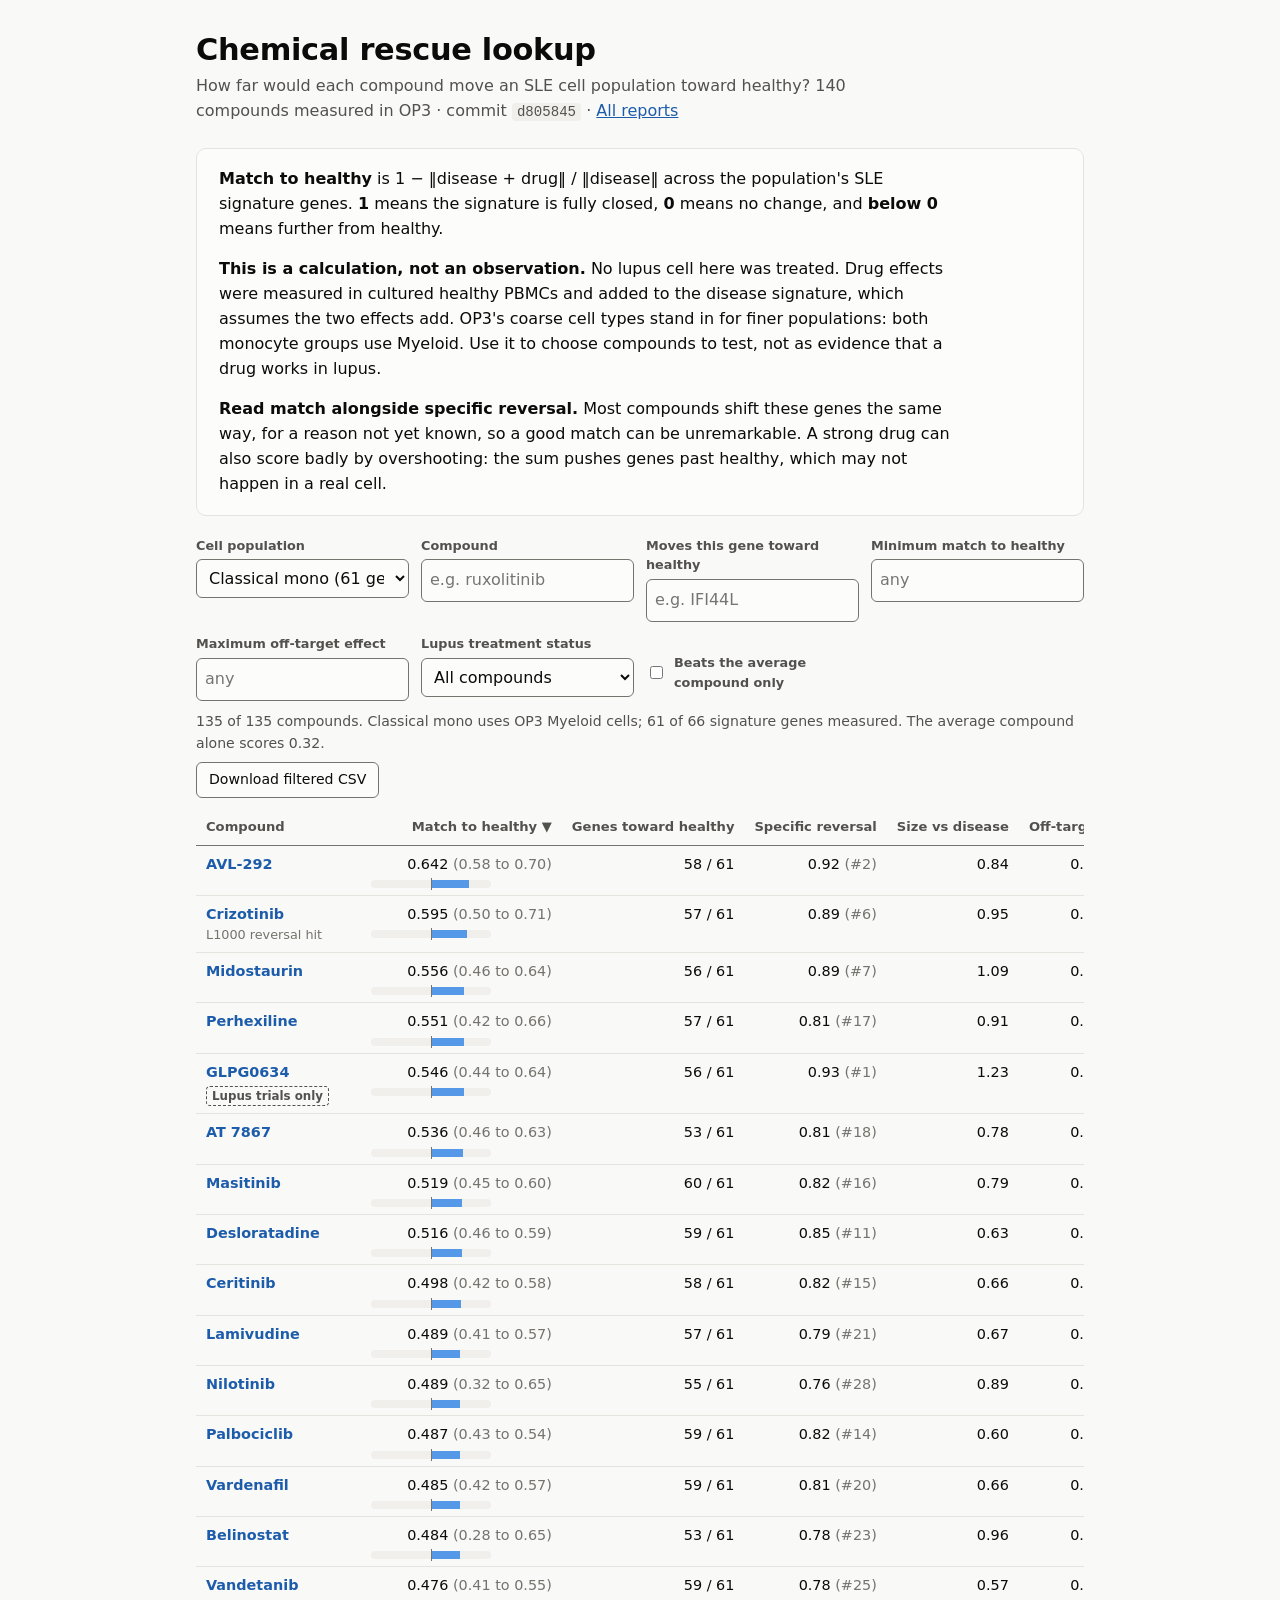
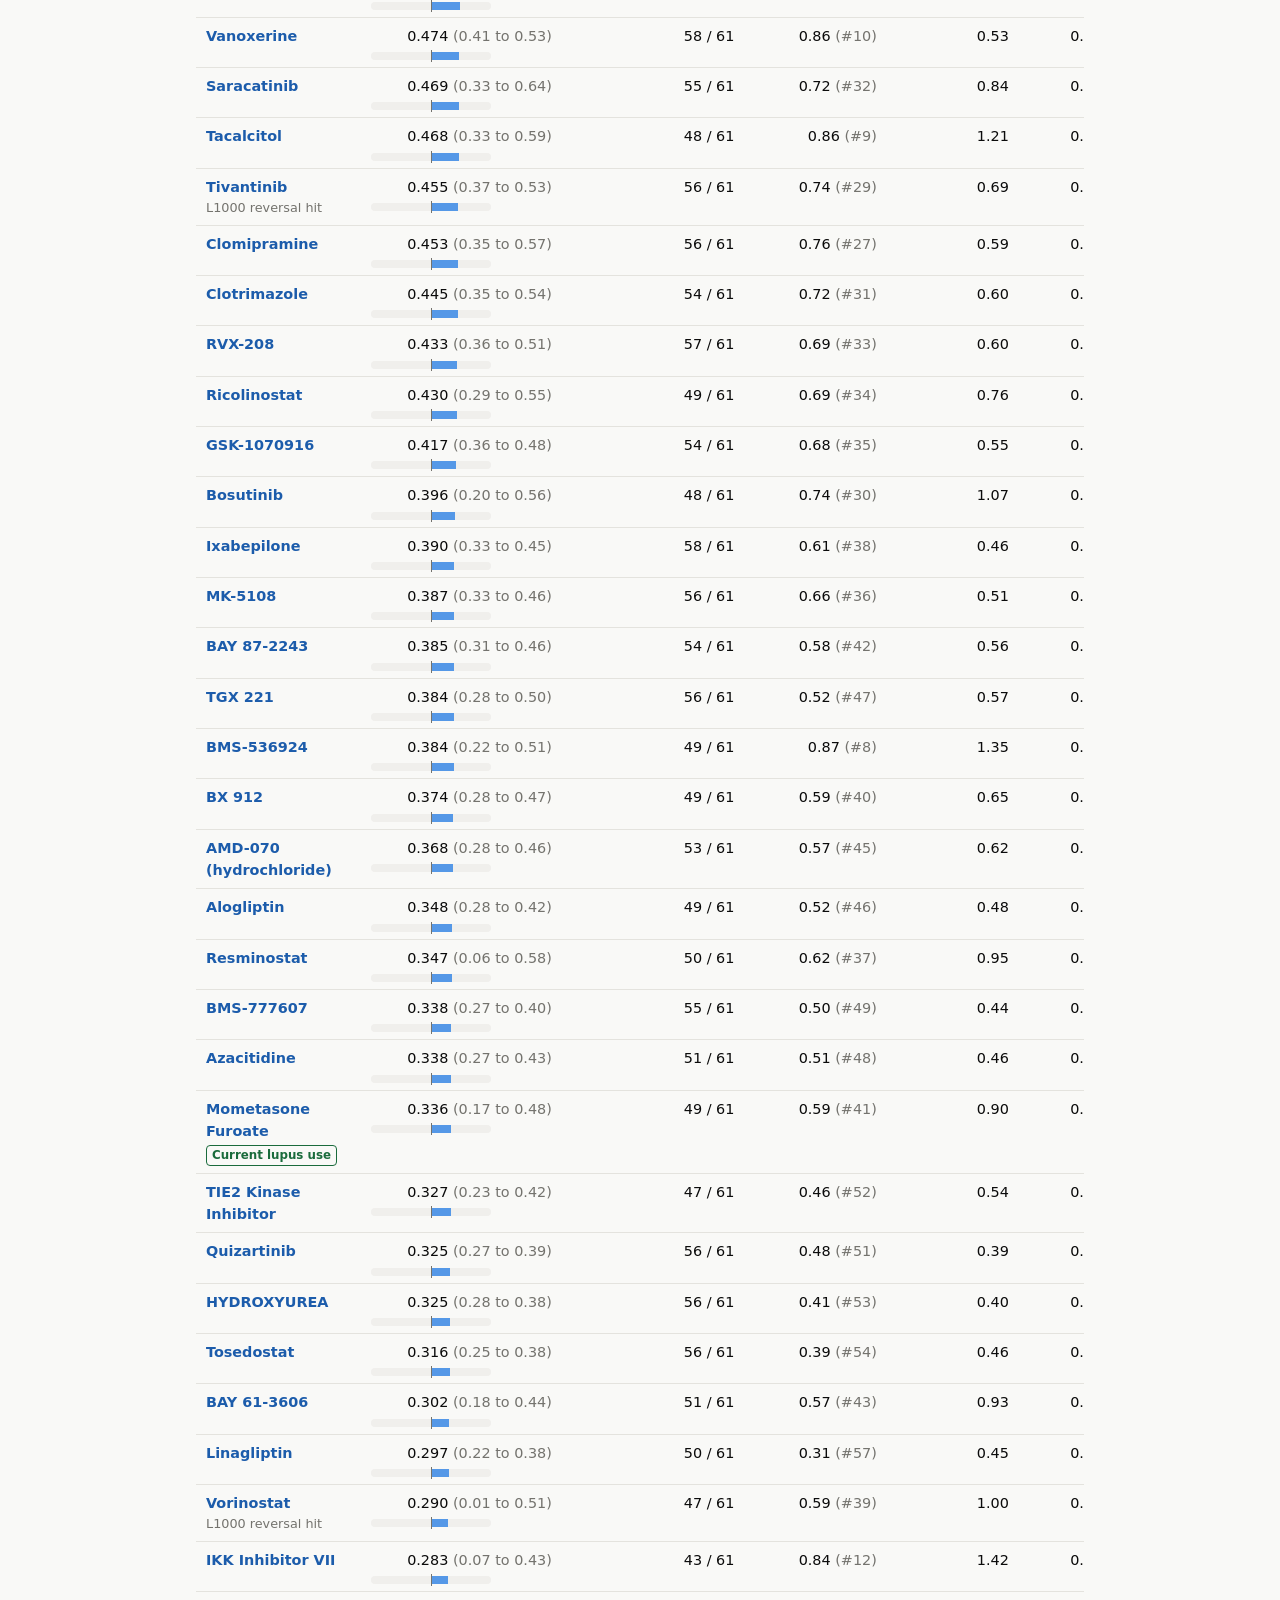
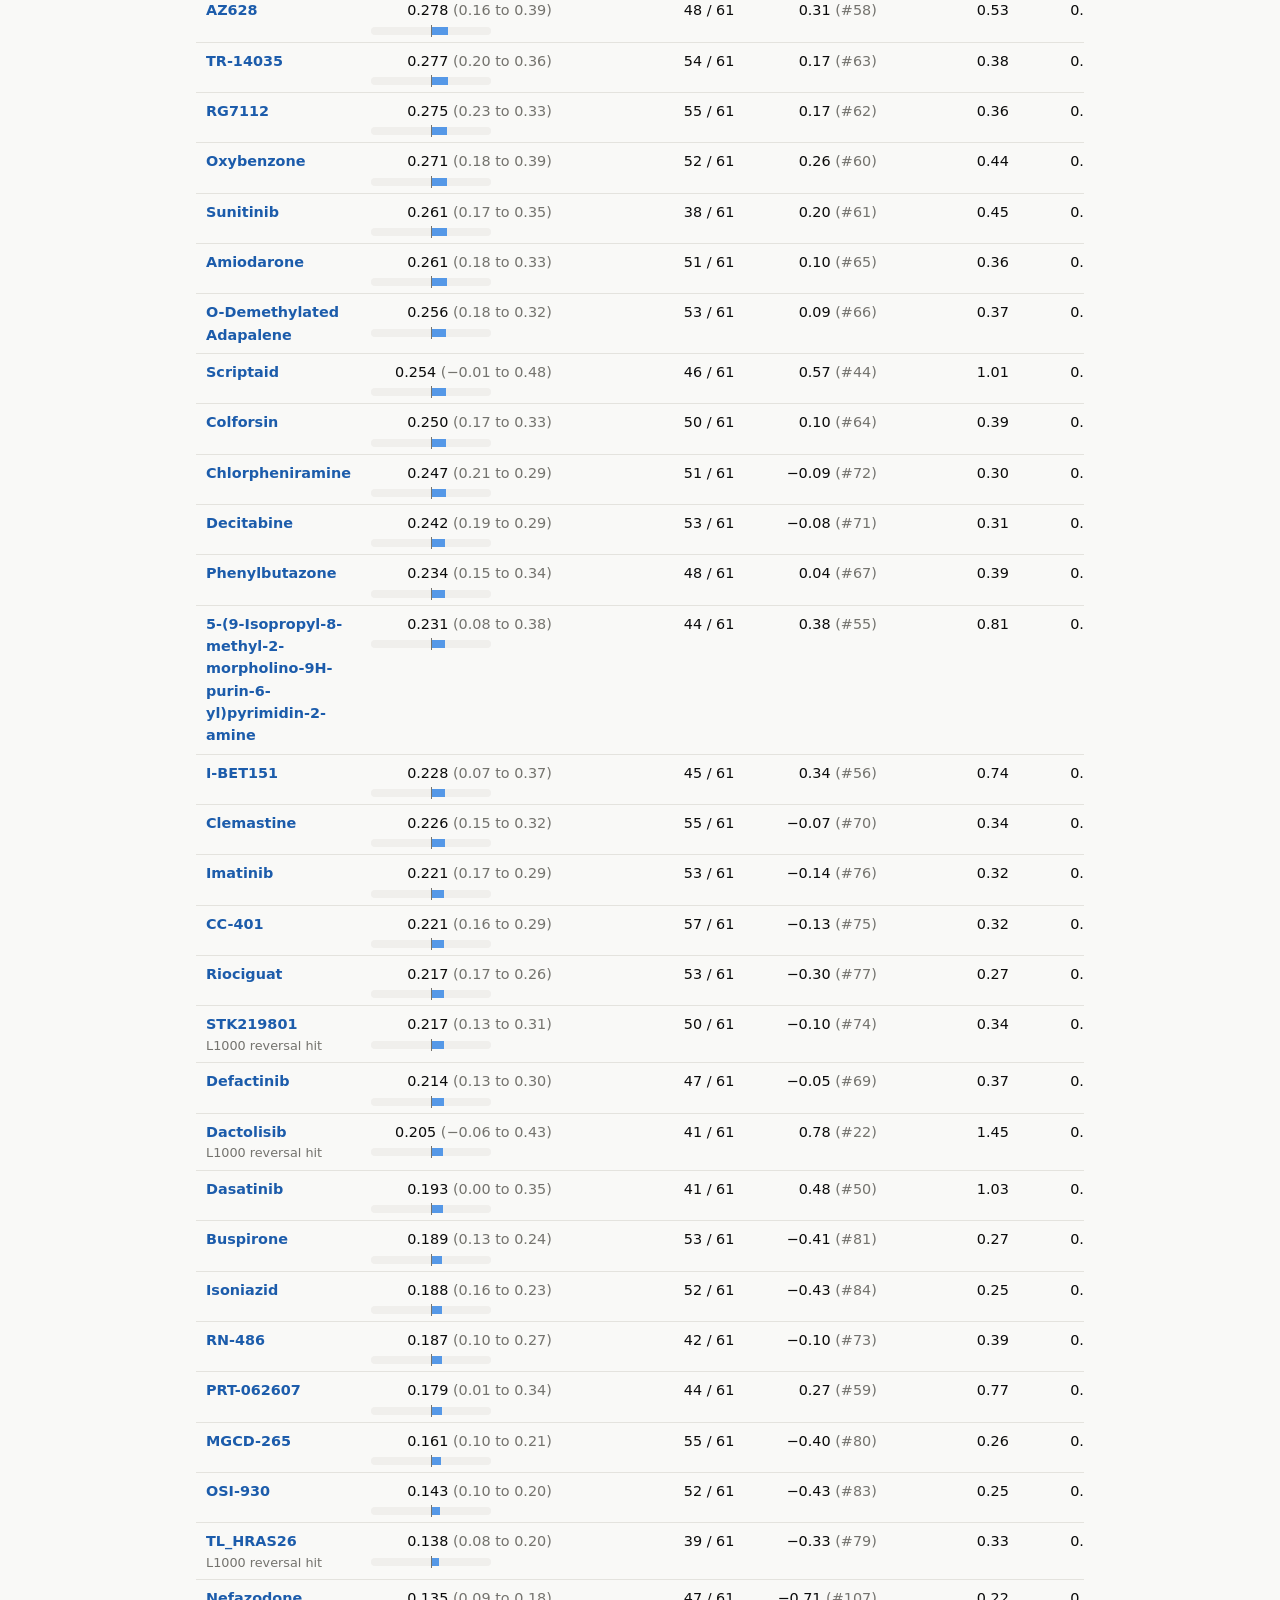
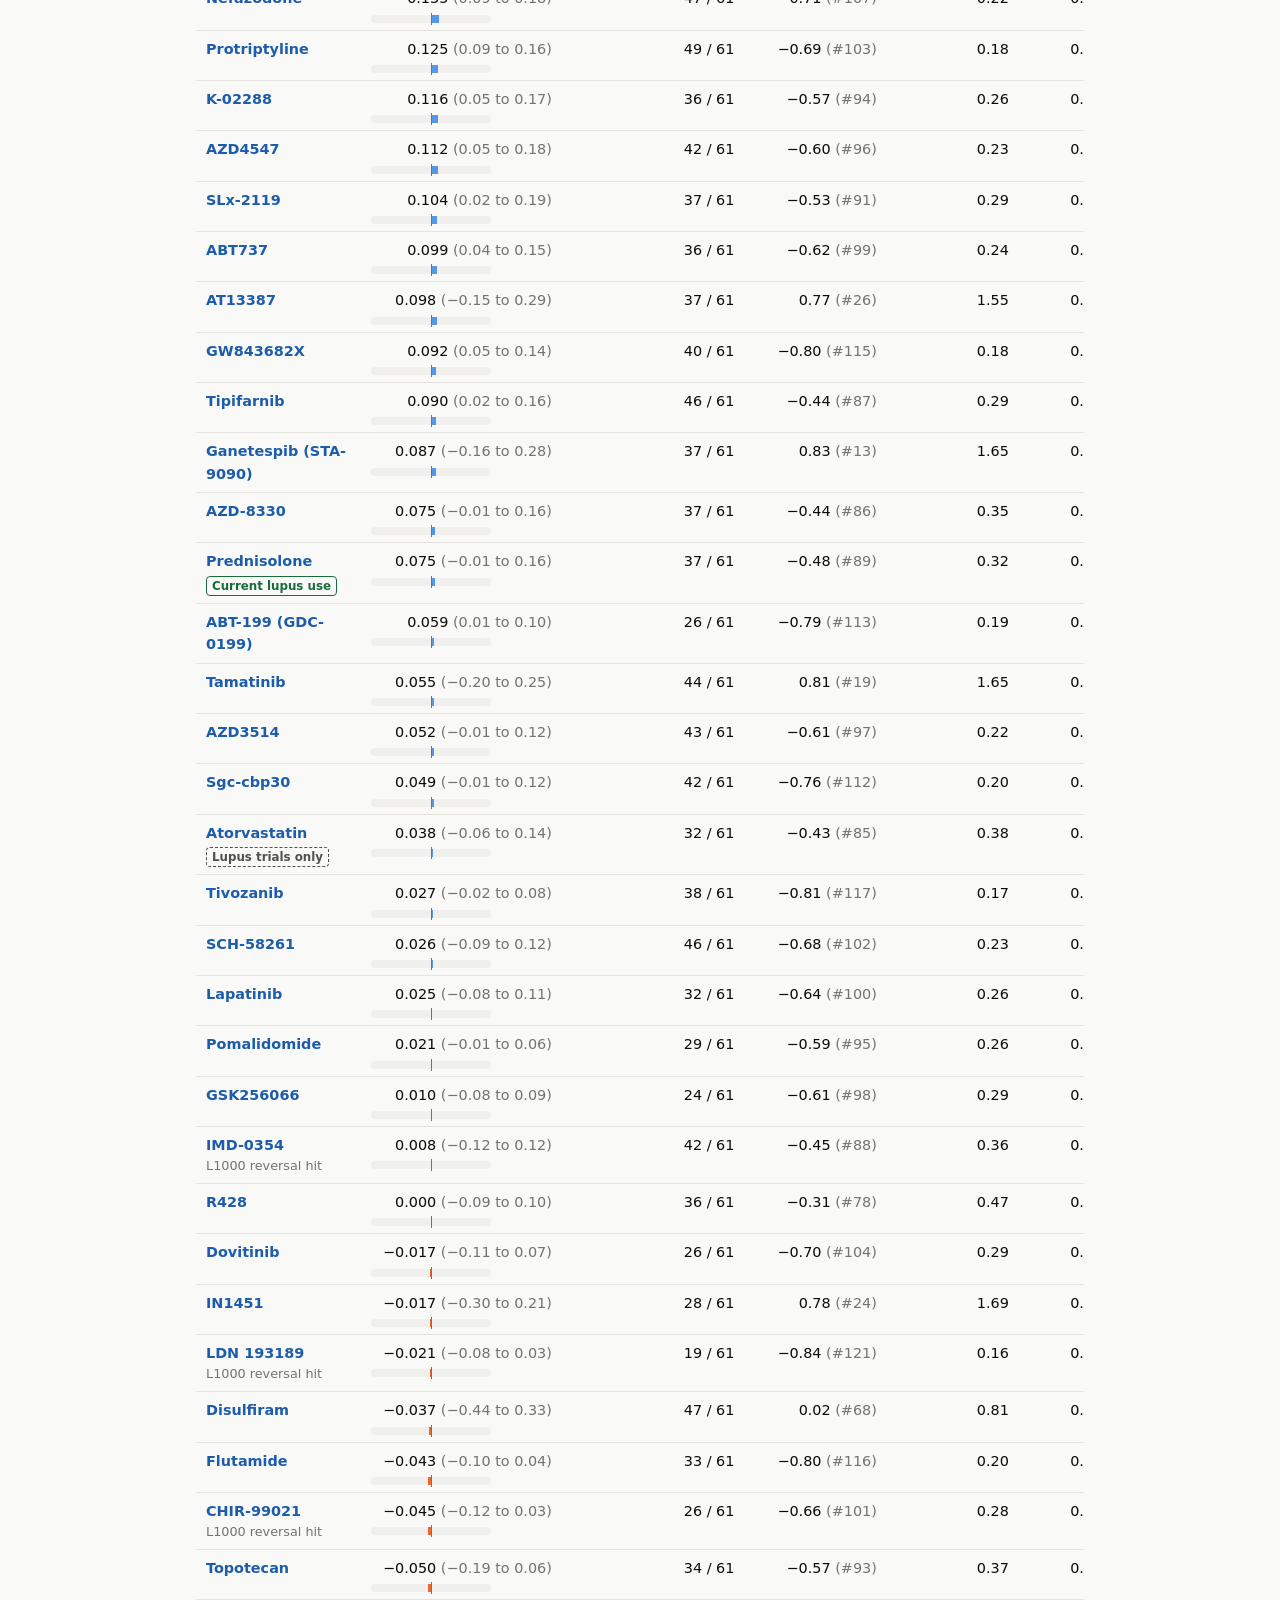
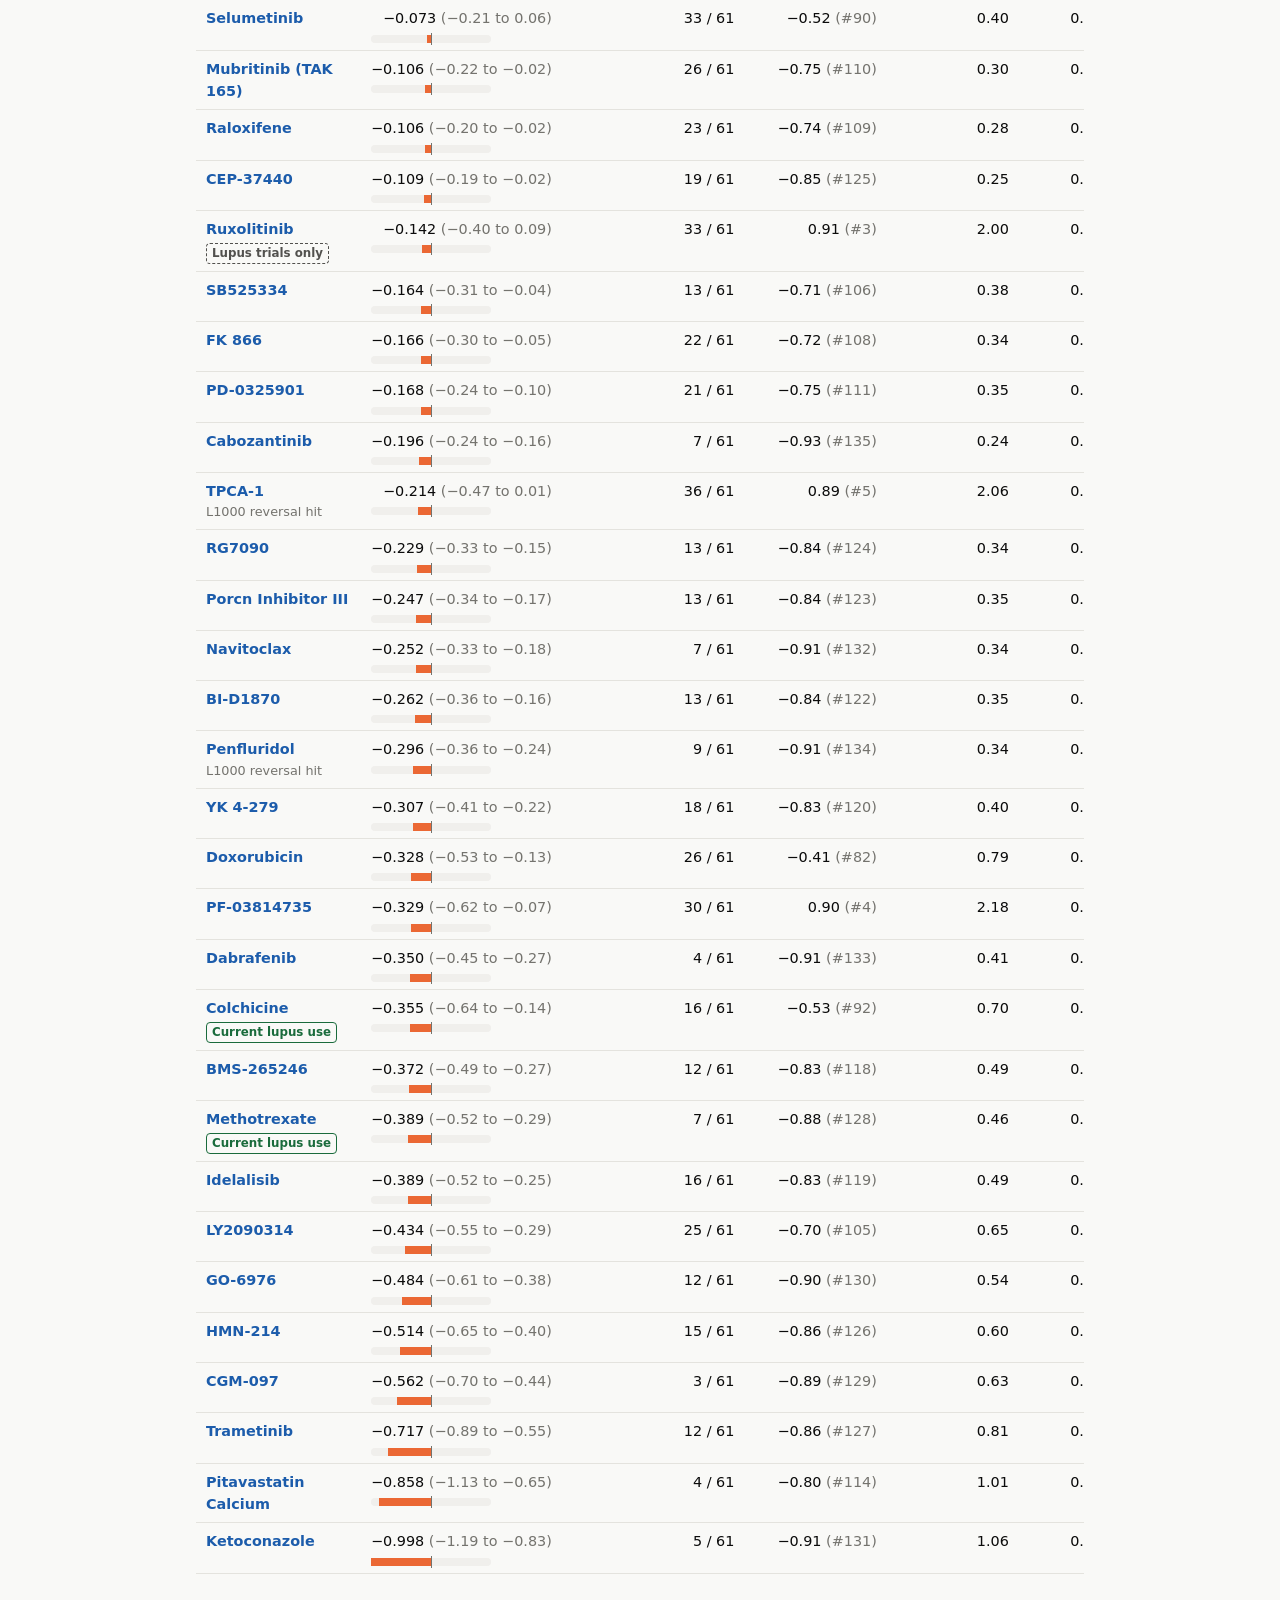
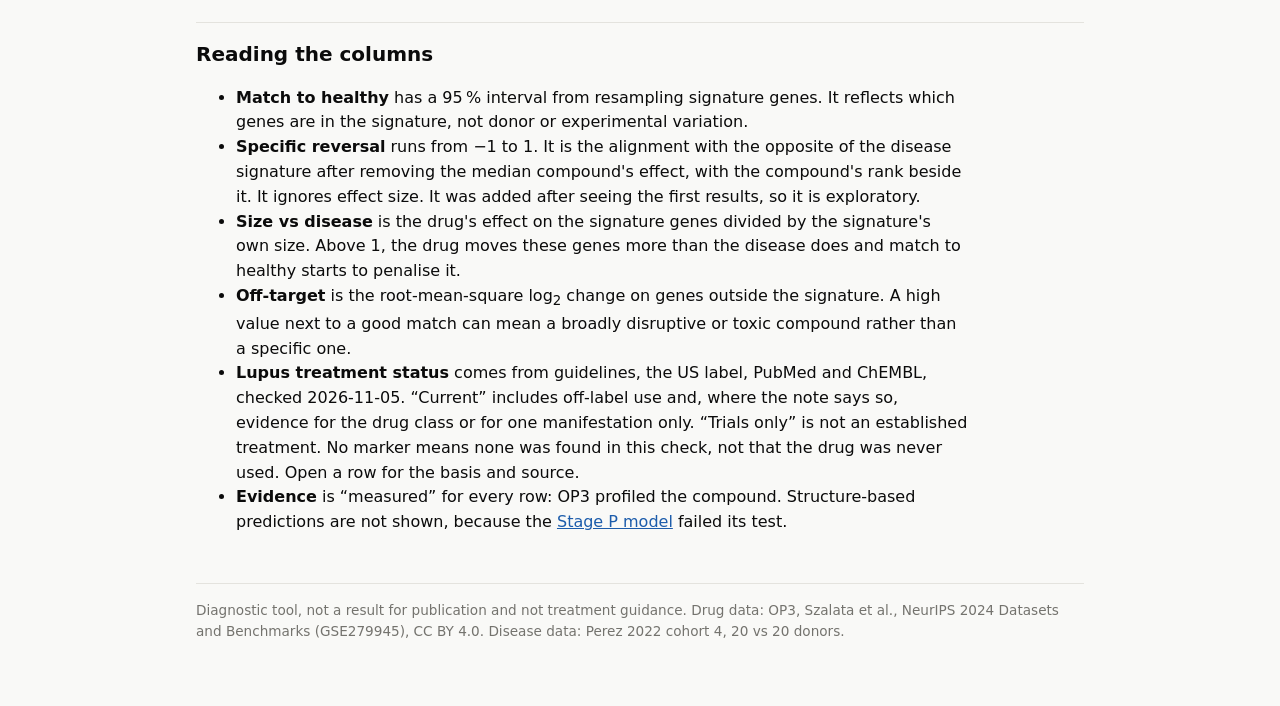
==== commit 3451eee5: "Mark lupus treatment status on chemical results" ====
--- a/docs/chemical-rescue.html
+++ b/docs/chemical-rescue.html
@@ -84,6 +84,8 @@
 .smiles { font: 0.78rem ui-monospace, Menlo, monospace; overflow-wrap: anywhere; color: var(--ink-2); }
 .flag { color: var(--ink-3); font-size: 0.8rem; display: block; font-weight: 400; }
 .warn { color: var(--guess); }
+.lu { display: block; width: fit-content; font-size: 0.74rem; font-weight: 600; border: 1px solid; border-radius: 4px; padding: 0 5px; margin-top: 3px; }
+.lu.current { color: var(--pass); } .lu.historical { color: var(--guess); } .lu.trial_only { color: var(--ink-2); border-style: dashed; }
 </style>
 </head>
 <body>
@@ -102,6 +104,7 @@
 <div><label for="gene">Moves this gene toward healthy</label><input id="gene" type="search" list="genelist" placeholder="e.g. IFI44L"><datalist id="genelist"></datalist></div>
 <div><label for="min">Minimum match to healthy</label><input id="min" type="number" step="0.05" min="-5" max="1" placeholder="any"></div>
 <div><label for="off">Maximum off-target effect</label><input id="off" type="number" step="0.05" min="0" placeholder="any"></div>
+<div><label for="use">Lupus treatment status</label><select id="use"><option value="">All compounds</option><option value="used">Current or historical use</option><option value="current">Current use</option><option value="historical">Historical use</option><option value="trial_only">Lupus trials only</option><option value="none">No known lupus use</option></select></div>
 <label class="check"><input id="sig" type="checkbox"> Beats the average compound only</label>
 </div>
 <p id="thin" class="warn" hidden></p>
@@ -113,12 +116,13 @@
 <li><b>Specific reversal</b> runs from &minus;1 to 1. It is the alignment with the opposite of the disease signature after removing the median compound's effect, with the compound's rank beside it. It ignores effect size. It was added after seeing the first results, so it is exploratory.</li>
 <li><b>Size vs disease</b> is the drug's effect on the signature genes divided by the signature's own size. Above 1, the drug moves these genes more than the disease does and match to healthy starts to penalise it.</li>
 <li><b>Off-target</b> is the root-mean-square log<sub>2</sub> change on genes outside the signature. A high value next to a good match can mean a broadly disruptive or toxic compound rather than a specific one.</li>
+<li><b>Lupus treatment status</b> comes from guidelines, the US label, PubMed and ChEMBL, checked 2026-11-05. &ldquo;Current&rdquo; includes off-label use and, where the note says so, evidence for the drug class or for one manifestation only. &ldquo;Trials only&rdquo; is not an established treatment. No marker means none was found in this check, not that the drug was never used. Open a row for the basis and source.</li>
 <li><b>Evidence</b> is &ldquo;measured&rdquo; for every row: OP3 profiled the compound. Structure-based predictions are not shown, because the <a href="op3-stage-p.html">Stage P model</a> failed its test.</li>
 </ul>
 <footer>Diagnostic tool, not a result for publication and not treatment guidance. Drug data: OP3, Szalata et al., NeurIPS 2024 Datasets and Benchmarks (GSE279945), CC BY 4.0. Disease data: Perez 2022 cohort 4, 20 vs 20 donors.</footer>
 </main>
 <script>
-const D = {"pops":{"Classical mono":{"genes":["GBP1","IFI27","PARP9","MT2A","EPSTI1","IFI6","PLAC8","ISG15","IFIT3","IFI44L","IFI44","TRIM22","SAMD9L","XAF1","LY6E","NEXN","IFITM3","IFI35","LAP3","RSAD2","RNF213","JAK2","CHMP5","PSMB9","DTX3L","SSB","MT1X","CMPK2","EIF2AK2","PDCD10","SAMD9","IFIT1","IRF7","IFIT2","APOL2","MOB1A","TNFSF10","PSME2","MX2","OAS1","CD53","STAT1","PPM1K","RBX1","TNFSF13B","GBP2","GBP5","EIF1","IFI16","EIF3L","SEM1","ISG20","APOL6","MX1","IFITM1","ERICH1","SLIRP","SNRPG","MRPS18C","IER3","PCBP2"],"d":[1.59,3.74,1.2,1.36,1.72,1.83,0.91,1.72,2.75,2.31,1.64,0.82,1.24,1.21,1.4,2.34,1.63,1.02,0.78,2.16,0.64,0.86,0.69,0.5,1.08,0.54,0.62,1.63,0.93,0.64,1.13,2.42,0.94,1.61,1.27,0.46,0.75,0.5,1.0,0.98,0.38,0.68,1.11,0.31,0.38,0.76,1.26,-0.26,0.47,-0.44,0.33,0.68,0.76,1.36,1.86,0.49,0.34,0.32,0.63,-0.55,-0.31],"cell":"Myeloid cells","total":66,"compounds":135,"avg":0.323,"size_corr":0.04},"Non-classical mono":{"genes":["ISG15","IFI6","TNFSF10","IFI27","RBX1","B2M","OAS1","LY6E","PSMA4","IFI16","PSMB9","IFITM3","NOP10","MT2A","BST2","EEF1A1","TMSB10","BLVRA","TNFSF13B","EIF1","EIF3F","IFITM1","BLOC1S1","CD53","SLC25A5","ACTG1"],"d":[2.0,1.92,1.93,5.2,0.64,0.24,0.89,0.83,0.51,0.71,0.52,0.97,0.45,1.01,0.65,-0.34,0.23,0.66,0.74,-0.31,-0.46,1.89,0.37,0.52,-0.44,-0.39],"cell":"Myeloid cells","total":30,"compounds":135,"avg":0.251,"size_corr":0.3},"NK":{"genes":["LGALS1","FCER1G","CXCR4","SEM1","CEBPB","EMP3","S100A11","ACTR3","GZMA","LY6E","FOS","HNRNPA1","CIRBP","GIMAP7","BAX","EIF1","TMSB10","CORO1A","TMBIM4","PIK3R1","MGAT4A","HLA-DPA1","TSC22D3","DYNLT1","PLAC8","TBCB","PABPC1"],"d":[0.74,0.42,-0.78,0.7,-0.78,0.38,0.66,0.58,0.28,0.58,-0.74,-0.32,-0.36,0.67,0.55,-0.27,0.19,0.33,0.63,-0.8,-0.77,0.59,-0.48,-0.57,0.3,0.48,-0.42],"cell":"NK cells","total":27,"compounds":139,"avg":0.138,"size_corr":-0.61},"CD4 T":{"genes":["MYL12A","FOS","B2M","FTL","LTB","SARAF","LEPROTL1","CIRBP","BTF3","UBA52","EEF1B2"],"d":[0.27,-0.56,0.14,-0.2,0.22,-0.27,-0.32,-0.24,-0.14,-0.15,-0.25],"cell":"T cells","total":11,"compounds":140,"avg":-0.049,"size_corr":-0.81}},"rows":[{"p":"CD4 T","c":"Chlorpheniramine","s":"CN(C)CCC(c1ccc(Cl)cc1)c1ccccn1","e":"measured","g":0.532,"lo":0.302,"hi":0.696,"q":0.0017,"n":10,"m":11,"cos":0.894,"sp":0.727,"sr":9,"ra":0.76,"ba":true,"off":0.193,"f":"","t":[-0.16,0.41,-0.11,0.03,-0.12,0.33,0.35,0.14,0.11,-0.03,0.01]},{"p":"CD4 T","c":"GSK256066","s":"COc1cccc(Nc2c(C(N)=O)cnc3c(C)cc(S(=O)(=O)c4cccc(C(=O)N(C)C)c4)cc23)c1","e":"measured","g":0.509,"lo":0.326,"hi":0.651,"q":0.0017,"n":10,"m":11,"cos":0.924,"sp":0.814,"sr":5,"ra":1.23,"ba":true,"off":0.212,"f":"","t":[-0.29,0.78,-0.09,0.16,-0.29,0.48,0.44,0.15,0.06,0.07,-0.0]},{"p":"CD4 T","c":"Phenylbutazone","s":"CCCCC1C(=O)N(c2ccccc2)N(c2ccccc2)C1=O","e":"measured","g":0.478,"lo":0.223,"hi":0.665,"q":0.0017,"n":10,"m":11,"cos":0.853,"sp":0.656,"sr":13,"ra":0.86,"ba":true,"off":0.162,"f":"","t":[-0.09,0.58,-0.04,0.43,-0.04,0.12,0.16,0.06,0.07,0.08,0.18]},{"p":"CD4 T","c":"Imatinib","s":"Cc1ccc(NC(=O)c2ccc(CN3CCN(C)CC3)cc2)cc1Nc1nccc(-c2cccnc2)n1","e":"measured","g":0.47,"lo":0.205,"hi":0.664,"q":0.0017,"n":10,"m":11,"cos":0.855,"sp":0.615,"sr":16,"ra":0.75,"ba":true,"off":0.165,"f":"","t":[-0.09,0.59,-0.01,-0.03,-0.02,0.14,0.15,0.04,0.07,0.16,0.2]},{"p":"CD4 T","c":"Mubritinib (TAK 165)","s":"FC(F)(F)c1ccc(/C=C/c2nc(COc3ccc(CCCCn4ccnn4)cc3)co2)cc1","e":"measured","g":0.44,"lo":0.331,"hi":0.672,"q":0.0062,"n":11,"m":11,"cos":0.835,"sp":0.909,"sr":2,"ra":0.94,"ba":true,"off":0.265,"f":"","t":[-0.35,0.17,-0.1,0.05,-0.36,0.45,0.32,0.27,0.03,0.04,0.23]},{"p":"CD4 T","c":"Quizartinib","s":"CC(C)(C)c1cc(NC(=O)Nc2ccc(-c3cn4c(n3)sc3cc(OCCN5CCOCC5)ccc34)cc2)no1","e":"measured","g":0.43,"lo":0.23,"hi":0.612,"q":0.0028,"n":11,"m":11,"cos":0.85,"sp":0.573,"sr":21,"ra":0.63,"ba":true,"off":0.168,"f":"","t":[-0.08,0.46,-0.01,0.28,-0.0,0.09,0.08,0.08,0.08,0.06,0.12]},{"p":"CD4 T","c":"Tipifarnib","s":"Cn1cncc1[C@@](N)(c1ccc(Cl)cc1)c1ccc2c(c1)c(-c1cccc(Cl)c1)cc(=O)n2C","e":"measured","g":0.421,"lo":0.285,"hi":0.702,"q":0.0062,"n":11,"m":11,"cos":0.816,"sp":0.884,"sr":3,"ra":0.83,"ba":true,"off":0.187,"f":"","t":[-0.24,0.12,-0.1,0.23,-0.37,0.37,0.29,0.25,0.02,0.07,0.1]},{"p":"CD4 T","c":"Nefazodone","s":"CCc1nn(CCCN2CCN(c3cccc(Cl)c3)CC2)c(=O)n1CCOc1ccccc1","e":"measured","g":0.401,"lo":0.096,"hi":0.619,"q":0.003,"n":8,"m":11,"cos":0.82,"sp":0.562,"sr":24,"ra":0.64,"ba":true,"off":0.172,"f":"","t":[-0.14,0.46,-0.06,0.18,-0.19,0.15,0.11,0.02,-0.01,-0.02,-0.07]},{"p":"CD4 T","c":"Colforsin","s":"C=C[C@@]1(C)CC(=O)[C@]2(O)[C@@]3(C)[C@@H](O)CCC(C)(C)[C@@H]3[C@H](O)[C@H](OC(C)=O)[C@@]2(C)O1","e":"measured","g":0.4,"lo":0.153,"hi":0.63,"q":0.003,"n":9,"m":11,"cos":0.823,"sp":0.59,"sr":20,"ra":0.63,"ba":true,"off":0.187,"f":"","t":[-0.11,0.42,-0.13,0.13,0.0,0.07,-0.01,0.02,0.14,0.18,0.24]},{"p":"CD4 T","c":"SLx-2119","s":"CC(C)NC(=O)COc1cccc(-c2nc(Nc3ccc4[nH]ncc4c3)c3ccccc3n2)c1","e":"measured","g":0.389,"lo":0.243,"hi":0.721,"q":0.007,"n":11,"m":11,"cos":0.9,"sp":0.759,"sr":6,"ra":1.33,"ba":true,"off":0.191,"f":"","t":[-0.27,1.02,-0.08,0.34,-0.27,0.18,0.29,0.14,0.11,0.09,0.04]},{"p":"CD4 T","c":"K-02288","s":"COc1cc(-c2cc(-c3cccc(O)c3)cnc2N)cc(OC)c1OC","e":"measured","g":0.325,"lo":0.202,"hi":0.617,"q":0.0134,"n":11,"m":11,"cos":0.798,"sp":0.744,"sr":7,"ra":0.49,"ba":true,"off":0.162,"f":"","t":[-0.05,0.07,-0.11,0.22,-0.09,0.21,0.11,0.13,0.14,0.11,0.16]},{"p":"CD4 T","c":"CEP-37440","s":"CNC(=O)c1ccccc1Nc1nc(Nc2ccc3c(c2OC)CCC[C@H](N2CCN(CCO)CC2)C3)ncc1Cl","e":"measured","g":0.311,"lo":-0.211,"hi":0.669,"q":0.0157,"n":10,"m":11,"cos":0.729,"sp":0.593,"sr":19,"ra":0.81,"ba":true,"off":0.189,"f":"","t":[-0.16,0.36,-0.11,0.13,-0.16,0.39,0.3,0.1,0.03,0.01,-0.27]},{"p":"CD4 T","c":"GSK-1070916","s":"CCn1cc(-c2ccnc3[nH]c(-c4cccc(CN(C)C)c4)cc23)c(-c2ccc(NC(=O)N(C)C)cc2)n1","e":"measured","g":0.287,"lo":-0.236,"hi":0.698,"q":0.0199,"n":10,"m":11,"cos":0.704,"sp":0.522,"sr":30,"ra":0.77,"ba":true,"off":0.195,"f":"","t":[-0.06,0.45,-0.02,0.16,0.27,0.18,0.02,0.16,0.14,0.2,0.26]},{"p":"CD4 T","c":"BMS-777607","s":"CCOc1ccn(-c2ccc(F)cc2)c(=O)c1C(=O)Nc1ccc(Oc2ccnc(N)c2Cl)c(F)c1","e":"measured","g":0.278,"lo":0.14,"hi":0.589,"q":0.0365,"n":11,"m":11,"cos":0.743,"sp":0.694,"sr":11,"ra":0.47,"ba":true,"off":0.188,"f":"","t":[-0.12,0.03,-0.09,0.14,-0.17,0.25,0.21,0.03,0.05,0.03,0.03]},{"p":"CD4 T","c":"Topotecan","s":"CC[C@@]1(O)C(=O)OCc2c1cc1n(c2=O)Cc2cc3c(CN(C)C)c(O)ccc3nc2-1","e":"measured","g":0.268,"lo":-0.166,"hi":0.65,"q":0.0433,"n":7,"m":11,"cos":0.746,"sp":0.63,"sr":15,"ra":1.05,"ba":true,"off":0.23,"f":"","t":[-0.24,0.59,-0.05,0.3,-0.55,0.14,0.11,0.2,-0.02,-0.06,-0.18]},{"p":"CD4 T","c":"Clemastine","s":"CN1CCC[C@@H]1CCO[C@](C)(c1ccccc1)c1ccc(Cl)cc1","e":"measured","g":0.254,"lo":0.104,"hi":0.541,"q":0.0433,"n":11,"m":11,"cos":0.75,"sp":0.666,"sr":12,"ra":0.4,"ba":true,"off":0.199,"f":"","t":[-0.11,0.01,-0.07,0.12,-0.1,0.21,0.17,0.12,0.06,0.08,0.02]},{"p":"CD4 T","c":"Azacitidine","s":"Nc1ncn([C@@H]2O[C@H](CO)[C@@H](O)[C@H]2O)c(=O)n1","e":"measured","g":0.254,"lo":-0.106,"hi":0.574,"q":0.0453,"n":8,"m":11,"cos":0.704,"sp":0.527,"sr":28,"ra":0.93,"ba":true,"off":0.177,"f":"","t":[-0.32,0.73,-0.1,0.13,-0.19,-0.07,-0.11,0.1,-0.08,0.02,0.06]},{"p":"CD4 T","c":"Vanoxerine","s":"Fc1ccc(C(OCCN2CCN(CCCc3ccccc3)CC2)c2ccc(F)cc2)cc1","e":"measured","g":0.251,"lo":-0.153,"hi":0.602,"q":0.0453,"n":9,"m":11,"cos":0.662,"sp":0.456,"sr":36,"ra":0.67,"ba":true,"off":0.197,"f":"","t":[-0.06,0.42,-0.14,0.2,0.2,0.03,-0.04,0.04,0.13,0.11,0.24]},{"p":"CD4 T","c":"Masitinib","s":"Cc1ccc(NC(=O)c2ccc(CN3CCN(C)CC3)cc2)cc1Nc1nc(-c2cccnc2)cs1","e":"measured","g":0.25,"lo":0.005,"hi":0.442,"q":0.0453,"n":10,"m":11,"cos":0.695,"sp":0.446,"sr":38,"ra":0.48,"ba":true,"off":0.184,"f":"","t":[-0.0,0.24,-0.1,0.14,0.11,0.06,0.02,0.03,0.14,0.14,0.22]},{"p":"CD4 T","c":"Sgc-cbp30","s":"COc1ccc(CCc2nc3cc(-c4c(C)noc4C)ccc3n2C[C@H](C)N2CCOCC2)cc1Cl","e":"measured","g":0.246,"lo":-0.186,"hi":0.608,"q":0.0533,"n":9,"m":11,"cos":0.714,"sp":0.572,"sr":22,"ra":0.99,"ba":true,"off":0.203,"f":"","t":[-0.29,0.69,-0.02,0.15,-0.43,0.04,-0.18,0.13,-0.0,0.05,0.04]},{"p":"CD4 T","c":"BAY 87-2243","s":"Cc1cc(-c2nc(-c3ccc(OC(F)(F)F)cc3)no2)nn1Cc1ccnc(N2CCN(C3CC3)CC2)c1","e":"measured","g":0.234,"lo":-0.159,"hi":0.514,"q":0.0511,"n":9,"m":11,"cos":0.969,"sp":0.958,"sr":1,"ra":1.69,"ba":true,"off":0.314,"f":"","t":[-0.44,0.82,-0.22,0.36,-0.64,0.63,0.45,0.39,0.13,0.17,0.37]},{"p":"CD4 T","c":"RG7112","s":"CCOc1cc(C(C)(C)C)ccc1C1=N[C@@](C)(c2ccc(Cl)cc2)[C@@](C)(c2ccc(Cl)cc2)N1C(=O)N1CCN(CCCS(C)(=O)=O)CC1","e":"measured","g":0.22,"lo":0.15,"hi":0.375,"q":0.0585,"n":10,"m":11,"cos":0.733,"sp":0.476,"sr":33,"ra":0.35,"ba":true,"off":0.209,"f":"","t":[-0.16,0.07,-0.0,0.22,-0.06,0.09,0.05,0.07,-0.01,0.06,0.06]},{"p":"CD4 T","c":"STK219801","s":"CC1=NN(c2ccc(C(=O)O)cc2)C(=O)/C1=C/c1ccc(-c2cc(C)c(C)cc2[N+](=O)[O-])o1","e":"measured","g":0.204,"lo":-0.133,"hi":0.416,"q":0.0782,"n":7,"m":11,"cos":0.618,"sp":0.387,"sr":43,"ra":0.5,"ba":true,"off":0.169,"f":"L1000 reversal hit","t":[-0.14,0.24,-0.05,0.22,-0.1,0.15,0.11,-0.04,-0.01,-0.06,-0.17]},{"p":"CD4 T","c":"MGCD-265","s":"Cn1cnc(-c2cc3nccc(Oc4ccc(NC(=S)NC(=O)Cc5ccccc5)cc4F)c3s2)c1","e":"measured","g":0.185,"lo":0.009,"hi":0.366,"q":0.103,"n":9,"m":11,"cos":0.656,"sp":0.386,"sr":44,"ra":0.35,"ba":true,"off":0.161,"f":"","t":[-0.12,0.1,-0.05,-0.0,-0.02,0.2,0.15,0.0,0.07,0.0,-0.08]},{"p":"CD4 T","c":"Tosedostat","s":"CC(C)C[C@@H](C(=O)N[C@H](C(=O)OC1CCCC1)c1ccccc1)[C@H](O)C(=O)NO","e":"measured","g":0.181,"lo":0.044,"hi":0.453,"q":0.0971,"n":10,"m":11,"cos":0.589,"sp":0.73,"sr":8,"ra":0.72,"ba":true,"off":0.236,"f":"","t":[-0.42,-0.03,-0.22,0.06,-0.37,0.14,0.05,0.14,0.14,0.06,0.07]},{"p":"CD4 T","c":"AT 7867","s":"Clc1ccc(C2(c3ccc(-c4cn[nH]c4)cc3)CCNCC2)cc1","e":"measured","g":0.17,"lo":-0.163,"hi":0.388,"q":0.1237,"n":5,"m":11,"cos":0.779,"sp":0.654,"sr":14,"ra":1.32,"ba":true,"off":0.248,"f":"","t":[-0.36,0.94,-0.3,0.46,-0.18,0.25,0.17,-0.02,-0.05,-0.03,-0.16]},{"p":"CD4 T","c":"Tacalcitol","s":"C=C1/C(=C\\C=C2/CCC[C@]3(C)[C@@H]([C@H](C)CC[C@@H](O)C(C)C)CC[C@@H]23)C[C@@H](O)C[C@@H]1O","e":"measured","g":0.168,"lo":-0.014,"hi":0.589,"q":0.119,"n":9,"m":11,"cos":0.558,"sp":0.567,"sr":23,"ra":0.62,"ba":true,"off":0.255,"f":"","t":[-0.18,-0.02,-0.27,0.01,0.13,0.27,0.28,0.13,0.14,0.11,0.07]},{"p":"CD4 T","c":"Decitabine","s":"Nc1ncn([C@H]2C[C@H](O)[C@@H](CO)O2)c(=O)n1","e":"measured","g":0.157,"lo":-0.051,"hi":0.307,"q":0.151,"n":8,"m":11,"cos":0.629,"sp":0.29,"sr":46,"ra":0.3,"ba":true,"off":0.164,"f":"","t":[-0.06,0.18,-0.03,0.04,-0.05,-0.0,-0.08,-0.02,0.03,0.09,0.13]},{"p":"CD4 T","c":"ABT737","s":"CN(C)CC[C@H](CSc1ccccc1)Nc1ccc(S(=O)(=O)NC(=O)c2ccc(N3CCN(Cc4ccccc4-c4ccc(Cl)cc4)CC3)cc2)cc1[N+](=O)[O-]","e":"measured","g":0.138,"lo":-0.088,"hi":0.317,"q":0.1944,"n":7,"m":11,"cos":0.648,"sp":0.476,"sr":34,"ra":1.05,"ba":true,"off":0.196,"f":"","t":[-0.0,0.9,-0.04,0.27,0.05,0.06,-0.07,-0.06,-0.01,0.09,0.1]},{"p":"CD4 T","c":"RN-486","s":"CN1CCN(c2ccc(Nc3cc(-c4cccc(-n5ccc6cc(C7CC7)cc(F)c6c5=O)c4CO)cn(C)c3=O)nc2)CC1","e":"measured","g":0.13,"lo":-0.027,"hi":0.239,"q":0.1726,"n":9,"m":11,"cos":0.652,"sp":0.213,"sr":56,"ra":0.23,"ba":true,"off":0.165,"f":"","t":[-0.01,0.18,0.03,0.02,0.05,0.02,0.01,0.0,0.06,0.0,0.06]},{"p":"CD4 T","c":"GLPG0634","s":"O=C(Nc1nc2cccc(-c3ccc(CN4CCS(=O)(=O)CC4)cc3)n2n1)C1CC1","e":"measured","g":0.118,"lo":-0.041,"hi":0.534,"q":0.1944,"n":9,"m":11,"cos":0.474,"sp":0.603,"sr":18,"ra":0.52,"ba":true,"off":0.292,"f":"","t":[-0.15,-0.08,-0.2,0.14,-0.09,0.1,-0.02,0.02,0.2,0.14,0.24]},{"p":"CD4 T","c":"GW843682X","s":"COc1cc2ncn(-c3cc(OCc4ccccc4C(F)(F)F)c(C(N)=O)s3)c2cc1OC","e":"measured","g":0.116,"lo":-0.083,"hi":0.274,"q":0.2124,"n":8,"m":11,"cos":0.511,"sp":0.414,"sr":39,"ra":0.72,"ba":true,"off":0.167,"f":"","t":[-0.01,0.18,-0.08,0.01,-0.0,-0.03,-0.01,0.6,0.01,0.09,0.15]},{"p":"CD4 T","c":"Alogliptin","s":"Cn1c(=O)cc(N2CCC[C@@H](N)C2)n(Cc2ccccc2C#N)c1=O","e":"measured","g":0.097,"lo":-0.325,"hi":0.417,"q":0.2838,"n":6,"m":11,"cos":0.441,"sp":0.246,"sr":51,"ra":0.54,"ba":true,"off":0.167,"f":"","t":[0.04,0.37,0.02,0.14,0.23,-0.07,-0.02,0.01,0.08,0.05,0.14]},{"p":"CD4 T","c":"AMD-070 (hydrochloride)","s":"NCCCCN(Cc1nc2ccccc2[nH]1)[C@H]1CCCc2cccnc21","e":"measured","g":0.068,"lo":-0.071,"hi":0.312,"q":0.33,"n":8,"m":11,"cos":0.365,"sp":0.221,"sr":55,"ra":0.33,"ba":true,"off":0.191,"f":"","t":[-0.07,0.01,-0.12,0.18,-0.12,0.11,-0.01,-0.05,0.05,0.01,-0.1]},{"p":"CD4 T","c":"TL_HRAS26","s":"Cc1onc(C(=O)N2CCN(C(c3ccc(Cl)cc3)c3ccc(Cl)cc3)CC2)c1[N+](=O)[O-]","e":"measured","g":0.062,"lo":-0.065,"hi":0.303,"q":0.3974,"n":8,"m":11,"cos":0.355,"sp":0.266,"sr":48,"ra":0.28,"ba":true,"off":0.168,"f":"L1000 reversal hit","t":[-0.07,-0.08,-0.11,-0.01,-0.01,0.05,0.09,-0.01,0.08,0.07,0.14]},{"p":"CD4 T","c":"AZ628","s":"Cc1ccc(NC(=O)c2cccc(C(C)(C)C#N)c2)cc1Nc1ccc2ncn(C)c(=O)c2c1","e":"measured","g":0.049,"lo":-0.2,"hi":0.525,"q":0.3742,"n":10,"m":11,"cos":0.389,"sp":0.712,"sr":10,"ra":0.63,"ba":true,"off":0.241,"f":"","t":[-0.16,-0.21,-0.18,0.08,-0.38,0.17,0.07,0.1,0.1,0.11,0.11]},{"p":"CD4 T","c":"Oxybenzone","s":"COc1ccc(C(=O)c2ccccc2)c(O)c1","e":"measured","g":0.033,"lo":-0.064,"hi":0.206,"q":0.49,"n":6,"m":11,"cos":0.257,"sp":0.126,"sr":65,"ra":0.28,"ba":true,"off":0.166,"f":"","t":[-0.09,-0.0,0.01,0.03,-0.01,-0.04,-0.06,-0.03,0.03,0.14,0.17]},{"p":"CD4 T","c":"Porcn Inhibitor III","s":"O=C(CSc1nc2c(c(=O)n1-c1ccccc1)SCC2)Nc1ccc(-c2ccccc2)cn1","e":"measured","g":0.031,"lo":-0.306,"hi":0.236,"q":0.3974,"n":6,"m":11,"cos":0.278,"sp":0.14,"sr":63,"ra":0.4,"ba":true,"off":0.181,"f":"","t":[0.15,0.18,0.15,-0.12,-0.14,-0.02,0.0,0.06,-0.01,0.03,0.14]},{"p":"CD4 T","c":"Navitoclax","s":"CC1(C)CCC(c2ccc(Cl)cc2)=C(CN2CCN(c3ccc(C(=O)NS(=O)(=O)c4ccc(N[C@H](CCN5CCOCC5)CSc5ccccc5)c(S(=O)(=O)C(F)(F)F)c4)cc3)CC2)C1","e":"measured","g":0.016,"lo":-0.493,"hi":0.381,"q":0.49,"n":4,"m":11,"cos":0.387,"sp":0.232,"sr":53,"ra":0.73,"ba":true,"off":0.205,"f":"","t":[0.03,0.57,0.04,0.05,0.1,0.01,0.13,-0.04,-0.12,-0.09,-0.24]},{"p":"CD4 T","c":"Pomalidomide","s":"Nc1cccc2c1C(=O)N(C1CCC(=O)NC1=O)C2=O","e":"measured","g":-0.016,"lo":-0.492,"hi":0.465,"q":0.4069,"n":6,"m":11,"cos":0.371,"sp":0.24,"sr":52,"ra":0.78,"ba":true,"off":0.271,"f":"","t":[-0.08,0.59,0.05,-0.06,0.15,-0.22,-0.21,0.06,0.08,0.06,0.16]},{"p":"CD4 T","c":"Buspirone","s":"O=C1CC2(CCCC2)CC(=O)N1CCCCN1CCN(c2ncccn2)CC1","e":"measured","g":-0.016,"lo":-0.149,"hi":0.231,"q":0.7099,"n":7,"m":11,"cos":0.682,"sp":0.535,"sr":26,"ra":1.39,"ba":true,"off":0.155,"f":"","t":[0.03,1.21,-0.03,0.32,0.13,0.08,0.1,0.02,-0.02,0.05,0.08]},{"p":"CD4 T","c":"SCH-58261","s":"Nc1nc2c(cnn2CCc2ccccc2)c2nc(-c3ccco3)nn12","e":"measured","g":-0.017,"lo":-0.235,"hi":0.241,"q":0.6927,"n":5,"m":11,"cos":0.165,"sp":0.098,"sr":69,"ra":0.41,"ba":true,"off":0.162,"f":"","t":[-0.06,-0.04,0.04,0.15,-0.2,0.14,0.1,-0.04,-0.07,-0.09,-0.16]},{"p":"CD4 T","c":"LDN 193189","s":"c1ccc2c(-c3cnn4cc(-c5ccc(N6CCNCC6)cc5)cnc34)ccnc2c1","e":"measured","g":-0.02,"lo":-0.224,"hi":0.371,"q":0.6907,"n":6,"m":11,"cos":0.202,"sp":0.177,"sr":60,"ra":0.49,"ba":true,"off":0.158,"f":"L1000 reversal hit","t":[-0.18,-0.16,0.13,-0.03,0.05,0.22,0.25,0.06,-0.05,0.08,0.02]},{"p":"CD4 T","c":"Clotrimazole","s":"Clc1ccccc1C(c1ccccc1)(c1ccccc1)n1ccnc1","e":"measured","g":-0.022,"lo":-0.286,"hi":0.188,"q":0.7099,"n":7,"m":11,"cos":0.145,"sp":0.071,"sr":73,"ra":0.4,"ba":true,"off":0.177,"f":"","t":[-0.05,0.06,-0.1,0.11,0.21,-0.04,-0.05,-0.12,0.12,0.07,0.17]},{"p":"CD4 T","c":"Methotrexate","s":"CN(Cc1cnc2nc(N)nc(N)c2n1)c1ccc(C(=O)N[C@@H](CCC(=O)O)C(=O)O)cc1","e":"measured","g":-0.03,"lo":-0.564,"hi":0.289,"q":0.7099,"n":5,"m":11,"cos":0.267,"sp":0.159,"sr":62,"ra":0.63,"ba":true,"off":0.152,"f":"lupus positive control","t":[0.01,0.33,0.15,-0.05,-0.2,0.04,0.14,0.02,-0.17,-0.21,-0.24]},{"p":"CD4 T","c":"CC-401","s":"c1cc(OCCN2CCCCC2)cc(-c2[nH]nc3ccc(-c4nc[nH]n4)cc23)c1","e":"measured","g":-0.04,"lo":-0.613,"hi":0.482,"q":0.657,"n":8,"m":11,"cos":0.627,"sp":0.497,"sr":32,"ra":1.32,"ba":true,"off":0.209,"f":"","t":[-0.23,1.04,-0.1,0.19,-0.19,0.15,0.02,0.09,-0.02,-0.02,-0.45]},{"p":"CD4 T","c":"Lamivudine","s":"Nc1ccn([C@@H]2CS[C@H](CO)O2)c(=O)n1","e":"measured","g":-0.05,"lo":-0.162,"hi":0.208,"q":0.7372,"n":7,"m":11,"cos":0.033,"sp":-0.003,"sr":78,"ra":0.35,"ba":false,"off":0.188,"f":"","t":[-0.02,-0.1,-0.08,0.12,0.09,0.02,-0.0,-0.11,0.03,0.08,0.21]},{"p":"CD4 T","c":"OSI-930","s":"O=C(Nc1ccc(OC(F)(F)F)cc1)c1sccc1NCc1ccnc2ccccc12","e":"measured","g":-0.059,"lo":-0.509,"hi":0.291,"q":0.8628,"n":6,"m":11,"cos":0.151,"sp":0.075,"sr":72,"ra":0.53,"ba":false,"off":0.158,"f":"","t":[-0.02,0.28,-0.05,0.13,0.29,-0.07,-0.11,-0.16,-0.02,0.04,0.1]},{"p":"CD4 T","c":"Saracatinib","s":"CN1CCN(CCOc2cc(OC3CCOCC3)c3c(Nc4c(Cl)ccc5c4OCO5)ncnc3c2)CC1","e":"measured","g":-0.078,"lo":-0.429,"hi":0.669,"q":0.6755,"n":10,"m":11,"cos":0.227,"sp":0.536,"sr":25,"ra":0.69,"ba":false,"off":0.294,"f":"","t":[-0.13,-0.37,-0.14,0.04,-0.24,0.2,0.19,0.04,0.15,0.16,0.21]},{"p":"CD4 T","c":"Atorvastatin","s":"CC(C)c1c(C(=O)Nc2ccccc2)c(-c2ccccc2)c(-c2ccc(F)cc2)n1CC[C@@H](O)C[C@@H](O)CC(=O)O","e":"measured","g":-0.084,"lo":-0.286,"hi":0.286,"q":0.8628,"n":8,"m":11,"cos":-0.069,"sp":-0.148,"sr":93,"ra":0.35,"ba":false,"off":0.172,"f":"","t":[-0.14,-0.23,-0.1,-0.04,0.02,0.05,0.03,0.07,0.04,0.01,0.09]},{"p":"CD4 T","c":"TR-14035","s":"COc1cccc(OC)c1-c1ccc(C[C@H](NC(=O)c2c(Cl)cccc2Cl)C(=O)O)cc1","e":"measured","g":-0.086,"lo":-0.303,"hi":0.428,"q":0.8549,"n":7,"m":11,"cos":0.054,"sp":0.042,"sr":75,"ra":0.48,"ba":false,"off":0.191,"f":"","t":[-0.15,-0.26,-0.15,0.11,0.02,-0.02,-0.0,0.06,0.07,0.13,0.21]},{"p":"CD4 T","c":"Nilotinib","s":"Cc1cn(-c2cc(NC(=O)c3ccc(C)c(Nc4nccc(-c5cccnc5)n4)c3)cc(C(F)(F)F)c2)cn1","e":"measured","g":-0.099,"lo":-0.42,"hi":0.58,"q":0.6755,"n":9,"m":11,"cos":0.18,"sp":0.389,"sr":42,"ra":0.67,"ba":false,"off":0.288,"f":"","t":[-0.17,-0.34,-0.23,-0.09,-0.26,0.18,0.11,0.1,0.11,0.13,0.12]},{"p":"CD4 T","c":"Desloratadine","s":"Clc1ccc2c(c1)CCc1cccnc1C2=C1CCNCC1","e":"measured","g":-0.107,"lo":-0.316,"hi":0.358,"q":0.9817,"n":9,"m":11,"cos":0.027,"sp":0.0,"sr":77,"ra":0.5,"ba":false,"off":0.184,"f":"","t":[-0.08,-0.24,-0.04,0.01,0.18,0.03,0.1,0.06,0.14,0.13,0.25]},{"p":"CD4 T","c":"BX 912","s":"O=C(Nc1cccc(Nc2ncc(Br)c(NCCc3c[nH]cn3)n2)c1)N1CCCC1","e":"measured","g":-0.118,"lo":-0.499,"hi":0.729,"q":0.7099,"n":9,"m":11,"cos":0.318,"sp":0.535,"sr":27,"ra":0.91,"ba":false,"off":0.265,"f":"","t":[-0.23,-0.41,-0.16,-0.02,-0.25,0.37,0.29,0.14,0.25,0.22,0.17]},{"p":"CD4 T","c":"Defactinib","s":"CNC(=O)c1ccc(Nc2ncc(C(F)(F)F)c(NCc3nccnc3N(C)S(C)(=O)=O)n2)cc1","e":"measured","g":-0.126,"lo":-0.532,"hi":0.245,"q":0.8628,"n":6,"m":11,"cos":0.129,"sp":0.076,"sr":71,"ra":0.66,"ba":false,"off":0.196,"f":"","t":[0.11,0.31,-0.15,0.0,-0.33,-0.03,-0.21,-0.21,0.0,0.03,-0.18]},{"p":"CD4 T","c":"BI-D1870","s":"CC(C)CCN1c2nc(Nc3cc(F)c(O)c(F)c3)ncc2N(C)C(=O)C1C","e":"measured","g":-0.138,"lo":-0.32,"hi":0.251,"q":0.9964,"n":7,"m":11,"cos":-0.091,"sp":-0.14,"sr":90,"ra":0.46,"ba":false,"off":0.185,"f":"","t":[0.07,-0.24,0.02,0.23,-0.17,0.06,0.01,-0.1,0.0,0.07,0.12]},{"p":"CD4 T","c":"Crizotinib","s":"C[C@@H](Oc1cc(-c2cnn(C3CCNCC3)c2)cnc1N)c1c(Cl)ccc(F)c1Cl","e":"measured","g":-0.142,"lo":-0.462,"hi":0.536,"q":0.7598,"n":9,"m":11,"cos":0.074,"sp":0.111,"sr":67,"ra":0.63,"ba":false,"off":0.287,"f":"L1000 reversal hit","t":[-0.26,-0.38,-0.19,0.04,-0.16,0.11,0.18,0.05,0.04,0.08,-0.03]},{"p":"CD4 T","c":"IMD-0354","s":"O=C(Nc1cc(C(F)(F)F)cc(C(F)(F)F)c1)c1cc(Cl)ccc1O","e":"measured","g":-0.154,"lo":-0.724,"hi":0.296,"q":0.3148,"n":6,"m":11,"cos":0.78,"sp":0.85,"sr":4,"ra":1.75,"ba":false,"off":0.41,"f":"L1000 reversal hit","t":[-0.8,0.21,-0.4,0.14,-0.52,0.63,0.47,0.86,0.16,0.14,0.14]},{"p":"CD4 T","c":"Midostaurin","s":"CO[C@@H]1[C@H](N(C)C(=O)c2ccccc2)C[C@H]2O[C@]1(C)n1c3ccccc3c3c4c(c5c6ccccc6n2c5c31)C(=O)NC4","e":"measured","g":-0.167,"lo":-0.522,"hi":0.594,"q":0.7717,"n":8,"m":11,"cos":0.363,"sp":0.526,"sr":29,"ra":1.07,"ba":false,"off":0.293,"f":"","t":[-0.2,-0.41,-0.23,-0.04,-0.15,0.54,0.36,0.18,0.28,0.28,0.24]},{"p":"CD4 T","c":"YK 4-279","s":"COc1ccc(C(=O)CC2(O)C(=O)Nc3c(Cl)ccc(Cl)c32)cc1","e":"measured","g":-0.176,"lo":-0.535,"hi":0.099,"q":0.9966,"n":6,"m":11,"cos":-0.146,"sp":-0.114,"sr":87,"ra":0.49,"ba":false,"off":0.189,"f":"","t":[0.27,0.03,0.07,0.07,0.18,-0.01,-0.17,0.06,0.06,0.12,0.19]},{"p":"CD4 T","c":"Raloxifene","s":"O=C(c1ccc(OCCN2CCCCC2)cc1)c1c(-c2ccc(O)cc2)sc2cc(O)ccc12","e":"measured","g":-0.184,"lo":-0.384,"hi":0.053,"q":0.8549,"n":5,"m":11,"cos":-0.125,"sp":-0.138,"sr":89,"ra":0.52,"ba":false,"off":0.227,"f":"","t":[0.22,-0.12,0.06,0.02,-0.36,-0.04,-0.11,-0.01,0.04,0.04,0.13]},{"p":"CD4 T","c":"TGX 221","s":"Cc1cc(C(C)Nc2ccccc2)c2nc(N3CCOCC3)cc(=O)n2c1","e":"measured","g":-0.225,"lo":-0.652,"hi":0.764,"q":0.9966,"n":10,"m":11,"cos":0.157,"sp":0.275,"sr":47,"ra":0.88,"ba":false,"off":0.22,"f":"","t":[-0.18,-0.52,-0.2,0.23,-0.14,0.3,0.09,0.14,0.17,0.17,0.23]},{"p":"CD4 T","c":"Foretinib","s":"COc1cc2c(Oc3ccc(NC(=O)C4(C(=O)Nc5ccc(F)cc5)CC4)cc3F)ccnc2cc1OCCCN1CCOCC1","e":"measured","g":-0.244,"lo":-0.615,"hi":0.572,"q":0.9964,"n":9,"m":11,"cos":0.128,"sp":0.201,"sr":57,"ra":0.88,"ba":false,"off":0.273,"f":"","t":[-0.32,-0.49,-0.18,0.19,-0.38,0.21,0.13,-0.01,0.16,0.09,0.0]},{"p":"CD4 T","c":"Penfluridol","s":"OC1(c2ccc(Cl)c(C(F)(F)F)c2)CCN(CCCC(c2ccc(F)cc2)c2ccc(F)cc2)CC1","e":"measured","g":-0.273,"lo":-0.49,"hi":0.166,"q":0.9966,"n":5,"m":11,"cos":-0.362,"sp":-0.44,"sr":108,"ra":0.5,"ba":false,"off":0.147,"f":"L1000 reversal hit","t":[-0.05,-0.35,0.08,0.13,-0.17,0.06,0.07,-0.03,-0.07,-0.07,-0.14]},{"p":"CD4 T","c":"IKK Inhibitor VII","s":"O=C(c1ccc(Nc2nccc(-c3cc4ccccc4s3)n2)cc1)N1CCC(N2CCCC2)CC1","e":"measured","g":-0.285,"lo":-0.658,"hi":0.508,"q":0.9509,"n":8,"m":11,"cos":0.165,"sp":0.26,"sr":49,"ra":0.99,"ba":false,"off":0.344,"f":"","t":[-0.13,-0.5,-0.17,-0.0,-0.54,0.24,0.19,0.03,0.24,0.22,0.16]},{"p":"CD4 T","c":"Lapatinib","s":"CS(=O)(=O)CCNCc1ccc(-c2ccc3ncnc(Nc4ccc(OCc5cccc(F)c5)c(Cl)c4)c3c2)o1","e":"measured","g":-0.285,"lo":-0.482,"hi":-0.082,"q":0.9966,"n":3,"m":11,"cos":-0.613,"sp":-0.414,"sr":105,"ra":0.4,"ba":false,"off":0.156,"f":"","t":[-0.06,-0.12,0.0,-0.12,0.15,-0.19,-0.16,-0.09,0.04,-0.0,0.09]},{"p":"CD4 T","c":"MK-5108","s":"O=C(O)[C@]1(Cc2cccc(Nc3nccs3)n2)CC[C@@H](Oc2cccc(Cl)c2F)CC1","e":"measured","g":-0.287,"lo":-0.493,"hi":-0.02,"q":0.9966,"n":4,"m":11,"cos":-0.539,"sp":-0.412,"sr":104,"ra":0.43,"ba":false,"off":0.178,"f":"","t":[-0.06,-0.19,-0.09,-0.1,0.28,-0.11,-0.07,0.05,-0.03,-0.0,0.04]},{"p":"CD4 T","c":"Cabozantinib","s":"COc1cc2nccc(Oc3ccc(NC(=O)C4(C(=O)Nc5ccc(F)cc5)CC4)cc3)c2cc1OC","e":"measured","g":-0.289,"lo":-0.607,"hi":-0.122,"q":0.9966,"n":1,"m":11,"cos":-0.605,"sp":-0.355,"sr":99,"ra":0.41,"ba":false,"off":0.168,"f":"","t":[0.01,-0.01,0.14,-0.19,-0.05,-0.09,-0.1,-0.12,-0.11,-0.02,-0.19]},{"p":"CD4 T","c":"RVX-208","s":"COc1cc(OC)c2c(=O)[nH]c(-c3cc(C)c(OCCO)c(C)c3)nc2c1","e":"measured","g":-0.315,"lo":-0.712,"hi":0.536,"q":0.9966,"n":9,"m":11,"cos":-0.018,"sp":-0.054,"sr":81,"ra":0.84,"ba":false,"off":0.235,"f":"","t":[-0.15,-0.55,0.1,0.22,-0.0,0.24,0.04,0.3,0.05,0.12,0.19]},{"p":"CD4 T","c":"AVL-292","s":"C=CC(=O)Nc1cccc(Nc2nc(Nc3ccc(OCCOC)cc3)ncc2F)c1","e":"measured","g":-0.335,"lo":-0.784,"hi":0.713,"q":0.9966,"n":10,"m":11,"cos":-0.022,"sp":-0.076,"sr":82,"ra":0.86,"ba":false,"off":0.258,"f":"","t":[-0.19,-0.6,-0.1,0.16,-0.24,0.16,0.04,0.09,0.16,0.09,0.22]},{"p":"CD4 T","c":"R428","s":"Nc1nc(Nc2ccc3c(c2)CC[C@@H](N2CCCC2)CC3)nn1-c1cc2c(nn1)-c1ccccc1CCC2","e":"measured","g":-0.353,"lo":-0.588,"hi":0.215,"q":0.9966,"n":6,"m":11,"cos":0.006,"sp":-0.011,"sr":79,"ra":0.92,"ba":false,"off":0.28,"f":"","t":[-0.14,-0.36,-0.11,-0.0,-0.64,0.21,0.03,-0.06,0.07,0.08,-0.25]},{"p":"CD4 T","c":"Riociguat","s":"COC(=O)N(C)c1c(N)nc(-c2nn(Cc3ccccc3F)c3ncccc23)nc1N","e":"measured","g":-0.363,"lo":-0.672,"hi":0.247,"q":0.9966,"n":7,"m":11,"cos":-0.384,"sp":-0.628,"sr":120,"ra":0.62,"ba":false,"off":0.156,"f":"","t":[-0.04,-0.49,-0.09,-0.05,0.15,0.12,0.05,-0.01,0.08,0.07,0.11]},{"p":"CD4 T","c":"Ricolinostat","s":"O=C(CCCCCCNC(=O)c1cnc(N(c2ccccc2)c2ccccc2)nc1)NO","e":"measured","g":-0.376,"lo":-0.726,"hi":0.36,"q":0.9966,"n":7,"m":11,"cos":-0.239,"sp":-0.526,"sr":114,"ra":0.74,"ba":false,"off":0.244,"f":"","t":[-0.09,-0.54,-0.05,-0.03,-0.25,-0.0,-0.08,0.04,0.15,0.15,0.19]},{"p":"CD4 T","c":"SB525334","s":"Cc1cccc(-c2[nH]c(C(C)(C)C)nc2-c2ccc3nccnc3c2)n1","e":"measured","g":-0.378,"lo":-0.841,"hi":0.026,"q":0.9966,"n":4,"m":11,"cos":-0.173,"sp":-0.142,"sr":91,"ra":0.79,"ba":false,"off":0.239,"f":"","t":[0.2,0.12,0.04,0.41,0.2,-0.33,-0.32,-0.1,0.09,0.01,0.18]},{"p":"CD4 T","c":"Isoniazid","s":"NNC(=O)c1ccncc1","e":"measured","g":-0.39,"lo":-0.65,"hi":0.21,"q":0.9966,"n":6,"m":11,"cos":-0.408,"sp":-0.503,"sr":112,"ra":0.64,"ba":false,"off":0.162,"f":"","t":[0.05,-0.45,-0.02,0.04,0.25,-0.04,-0.01,0.16,0.11,0.1,0.16]},{"p":"CD4 T","c":"Protriptyline","s":"CNCCCC1c2ccccc2C=Cc2ccccc21","e":"measured","g":-0.402,"lo":-0.702,"hi":0.104,"q":0.9966,"n":7,"m":11,"cos":-0.54,"sp":-0.872,"sr":138,"ra":0.58,"ba":false,"off":0.154,"f":"","t":[0.01,-0.51,-0.03,-0.09,0.04,0.0,0.01,0.01,0.07,0.04,0.09]},{"p":"CD4 T","c":"Dabrafenib","s":"CC(C)(C)c1nc(-c2cccc(NS(=O)(=O)c3c(F)cccc3F)c2F)c(-c2ccnc(N)n2)s1","e":"measured","g":-0.406,"lo":-0.752,"hi":0.152,"q":0.9966,"n":8,"m":11,"cos":-0.484,"sp":-0.914,"sr":140,"ra":0.62,"ba":false,"off":0.084,"f":"","t":[-0.02,-0.55,0.02,-0.02,-0.07,0.04,0.04,0.0,0.02,0.04,0.04]},{"p":"CD4 T","c":"BMS-536924","s":"Cc1cc(N2CCOCC2)cc2[nH]c(-c3c(NC[C@@H](O)c4cccc(Cl)c4)cc[nH]c3=O)nc12","e":"measured","g":-0.421,"lo":-0.894,"hi":0.585,"q":0.9966,"n":8,"m":11,"cos":0.256,"sp":0.369,"sr":45,"ra":1.3,"ba":false,"off":0.356,"f":"","t":[-0.29,-0.66,-0.21,0.04,-0.27,0.42,0.32,0.2,0.41,0.31,0.43]},{"p":"CD4 T","c":"RG7090","s":"Cc1nc(C#Cc2ccnc(Cl)c2)c(C)n1-c1ccc(F)cc1","e":"measured","g":-0.426,"lo":-0.595,"hi":0.04,"q":0.9966,"n":5,"m":11,"cos":-0.561,"sp":-0.627,"sr":119,"ra":0.6,"ba":false,"off":0.219,"f":"","t":[0.16,-0.38,0.01,0.14,-0.08,-0.12,-0.24,-0.07,0.06,0.04,0.15]},{"p":"CD4 T","c":"BMS-387032","s":"CC(C)(C)c1cnc(CSc2cnc(NC(=O)C3CCNCC3)s2)o1","e":"measured","g":-0.428,"lo":-0.922,"hi":-0.015,"q":0.3742,"n":3,"m":11,"cos":-0.08,"sp":-0.085,"sr":84,"ra":0.94,"ba":false,"off":0.526,"f":"L1000 reversal hit","t":[-0.12,0.07,0.1,-0.31,-0.62,-0.24,-0.38,-0.06,0.15,-0.0,-0.08]},{"p":"CD4 T","c":"GO-6976","s":"Cn1c2ccccc2c2c3c(c4c5ccccc5n(CCC#N)c4c21)CNC3=O","e":"measured","g":-0.44,"lo":-0.627,"hi":-0.331,"q":0.9966,"n":1,"m":11,"cos":-0.461,"sp":-0.425,"sr":107,"ra":0.67,"ba":false,"off":0.246,"f":"","t":[0.24,-0.18,0.06,-0.17,-0.43,-0.13,-0.17,-0.1,-0.04,-0.04,-0.1]},{"p":"CD4 T","c":"PF-03814735","s":"CC(=O)NCC(=O)N1[C@@H]2CC[C@H]1c1ccc(Nc3ncc(C(F)(F)F)c(NC4CCC4)n3)cc12","e":"measured","g":-0.455,"lo":-0.914,"hi":0.126,"q":0.9966,"n":5,"m":11,"cos":0.219,"sp":0.256,"sr":50,"ra":1.3,"ba":false,"off":0.356,"f":"","t":[-0.28,-0.3,-0.34,-0.39,-0.8,0.4,0.28,-0.23,0.13,0.14,-0.01]},{"p":"CD4 T","c":"PRT-062607","s":"NC(=O)c1cnc(N[C@@H]2CCCC[C@@H]2N)nc1Nc1cccc(-n2nccn2)c1","e":"measured","g":-0.465,"lo":-0.934,"hi":0.656,"q":0.9966,"n":8,"m":11,"cos":0.119,"sp":0.168,"sr":61,"ra":1.19,"ba":false,"off":0.322,"f":"","t":[-0.19,-0.69,-0.22,-0.07,-0.58,0.34,0.27,0.21,0.17,0.15,0.12]},{"p":"CD4 T","c":"Ixabepilone","s":"C/C(=C\\c1csc(C)n1)[C@@H]1C[C@@H]2O[C@]2(C)CCC[C@H](C)[C@H](O)[C@@H](C)C(=O)C(C)(C)[C@@H](O)CC(=O)N1","e":"measured","g":-0.472,"lo":-0.822,"hi":0.25,"q":0.9966,"n":8,"m":11,"cos":-0.358,"sp":-0.55,"sr":116,"ra":0.78,"ba":false,"off":0.144,"f":"","t":[-0.0,-0.6,-0.03,0.02,0.16,0.02,-0.04,0.11,0.1,0.17,0.27]},{"p":"CD4 T","c":"Amiodarone","s":"CCCCc1oc2ccccc2c1C(=O)c1cc(I)c(OCCN(CC)CC)c(I)c1","e":"measured","g":-0.481,"lo":-0.886,"hi":0.321,"q":0.9966,"n":8,"m":11,"cos":-0.223,"sp":-0.368,"sr":101,"ra":0.89,"ba":false,"off":0.16,"f":"","t":[-0.0,-0.65,-0.06,-0.0,0.13,0.13,0.1,0.02,0.19,0.21,0.34]},{"p":"CD4 T","c":"AZD-8330","s":"Cc1cc(C(=O)NOCCO)c(Nc2ccc(I)cc2F)n(C)c1=O","e":"measured","g":-0.493,"lo":-1.002,"hi":0.664,"q":0.9966,"n":9,"m":11,"cos":0.013,"sp":0.002,"sr":76,"ra":1.12,"ba":false,"off":0.255,"f":"","t":[-0.22,-0.74,-0.13,-0.11,-0.44,0.27,0.17,0.13,0.14,0.18,0.26]},{"p":"CD4 T","c":"HYDROXYUREA","s":"NC(O)=NO","e":"measured","g":-0.505,"lo":-0.745,"hi":-0.009,"q":0.9966,"n":5,"m":11,"cos":-0.67,"sp":-0.73,"sr":129,"ra":0.64,"ba":false,"off":0.178,"f":"","t":[-0.04,-0.49,-0.04,0.04,0.28,-0.08,-0.04,-0.07,-0.04,0.0,0.04]},{"p":"CD4 T","c":"O-Demethylated Adapalene","s":"O=C(O)c1ccc2cc(-c3ccc(O)c(C45CC6CC(CC(C6)C4)C5)c3)ccc2c1","e":"measured","g":-0.518,"lo":-0.993,"hi":0.466,"q":0.9966,"n":8,"m":11,"cos":-0.253,"sp":-0.44,"sr":109,"ra":0.92,"ba":false,"off":0.18,"f":"","t":[-0.05,-0.73,-0.1,-0.07,0.02,0.21,0.12,0.22,0.15,0.04,0.11]},{"p":"CD4 T","c":"Linagliptin","s":"CC#CCn1c(N2CCC[C@@H](N)C2)nc2c1c(=O)n(Cc1nc(C)c3ccccc3n1)c(=O)n2C","e":"measured","g":-0.543,"lo":-0.939,"hi":0.227,"q":0.9966,"n":8,"m":11,"cos":-0.476,"sp":-0.696,"sr":126,"ra":0.79,"ba":false,"off":0.17,"f":"","t":[-0.1,-0.67,-0.01,-0.02,0.2,0.0,0.06,0.04,0.02,0.08,0.14]},{"p":"CD4 T","c":"Canertinib","s":"C=CC(=O)Nc1cc2c(Nc3ccc(F)c(Cl)c3)ncnc2cc1OCCCN1CCOCC1","e":"measured","g":-0.546,"lo":-0.951,"hi":0.418,"q":0.9966,"n":7,"m":11,"cos":-0.186,"sp":-0.261,"sr":95,"ra":1.01,"ba":false,"off":0.195,"f":"","t":[-0.2,-0.66,0.12,0.22,0.3,0.24,0.12,-0.06,0.23,0.16,0.23]},{"p":"CD4 T","c":"Dovitinib","s":"CN1CCN(c2ccc3[nH]c(-c4c(N)c5c(F)cccc5[nH]c4=O)nc3c2)CC1","e":"measured","g":-0.549,"lo":-1.043,"hi":0.471,"q":0.9966,"n":8,"m":11,"cos":-0.292,"sp":-0.522,"sr":113,"ra":0.93,"ba":false,"off":0.232,"f":"","t":[-0.1,-0.76,-0.01,-0.03,-0.08,0.22,0.16,-0.04,0.12,0.12,0.09]},{"p":"CD4 T","c":"Selumetinib","s":"Cn1cnc2c(F)c(Nc3ccc(Br)cc3Cl)c(C(=O)NOCCO)cc21","e":"measured","g":-0.575,"lo":-1.124,"hi":0.635,"q":0.9966,"n":8,"m":11,"cos":-0.183,"sp":-0.324,"sr":98,"ra":1.05,"ba":false,"off":0.223,"f":"","t":[-0.19,-0.82,-0.14,-0.01,-0.22,0.21,0.19,0.18,0.14,0.04,-0.01]},{"p":"CD4 T","c":"Palbociclib","s":"CC(=O)c1c(C)c2cnc(Nc3ccc(N4CCNCC4)cn3)nc2n(C2CCCC2)c1=O","e":"measured","g":-0.579,"lo":-0.962,"hi":0.178,"q":0.9966,"n":6,"m":11,"cos":-0.532,"sp":-0.821,"sr":135,"ra":0.8,"ba":false,"off":0.18,"f":"","t":[-0.03,-0.68,-0.11,-0.06,0.04,-0.08,-0.08,0.06,0.09,0.06,0.15]},{"p":"CD4 T","c":"Disulfiram","s":"CCN(CC)C(=S)SSC(=S)N(CC)CC","e":"measured","g":-0.589,"lo":-0.98,"hi":0.322,"q":0.9966,"n":9,"m":11,"cos":-0.362,"sp":-0.479,"sr":110,"ra":0.92,"ba":false,"off":0.196,"f":"","t":[-0.04,-0.67,-0.04,0.04,0.37,0.0,0.05,0.1,0.15,0.14,0.27]},{"p":"CD4 T","c":"HMN-214","s":"COc1ccc(S(=O)(=O)N(C(C)=O)c2ccccc2/C=C/c2cc[n+]([O-])cc2)cc1","e":"measured","g":-0.601,"lo":-0.719,"hi":-0.407,"q":0.9966,"n":1,"m":11,"cos":-0.899,"sp":-0.771,"sr":131,"ra":0.64,"ba":false,"off":0.196,"f":"","t":[0.18,-0.39,0.16,-0.05,-0.02,-0.14,-0.16,-0.03,-0.19,-0.09,-0.21]},{"p":"CD4 T","c":"Flutamide","s":"CC(C)C(=O)Nc1ccc([N+](=O)[O-])c(C(F)(F)F)c1","e":"measured","g":-0.617,"lo":-0.923,"hi":-0.089,"q":0.9966,"n":2,"m":11,"cos":-0.738,"sp":-0.905,"sr":139,"ra":0.73,"ba":false,"off":0.193,"f":"","t":[0.16,-0.64,0.07,-0.01,0.08,-0.02,-0.04,0.02,0.03,-0.01,-0.05]},{"p":"CD4 T","c":"Clomipramine","s":"CN(C)CCCN1c2ccccc2CCc2ccc(Cl)cc21","e":"measured","g":-0.622,"lo":-1.025,"hi":0.172,"q":0.9966,"n":6,"m":11,"cos":-0.534,"sp":-0.716,"sr":128,"ra":0.85,"ba":false,"off":0.192,"f":"","t":[-0.09,-0.71,-0.12,0.01,0.24,0.01,0.11,-0.02,-0.04,-0.0,0.02]},{"p":"CD4 T","c":"Vardenafil","s":"CCCc1nc(C)c2c(=O)[nH]c(-c3cc(S(=O)(=O)N4CCN(CC)CC4)ccc3OCC)nn12","e":"measured","g":-0.629,"lo":-1.083,"hi":0.273,"q":0.9966,"n":7,"m":11,"cos":-0.412,"sp":-0.63,"sr":121,"ra":0.94,"ba":false,"off":0.196,"f":"","t":[-0.04,-0.78,-0.09,0.06,0.12,-0.01,0.04,-0.02,0.08,0.11,0.28]},{"p":"CD4 T","c":"Sunitinib","s":"CCN(CC)CCNC(=O)c1c(C)[nH]c(/C=C2\\C(=O)Nc3ccc(F)cc32)c1C","e":"measured","g":-0.635,"lo":-0.98,"hi":0.157,"q":0.9966,"n":5,"m":11,"cos":-0.49,"sp":-0.635,"sr":122,"ra":0.89,"ba":false,"off":0.211,"f":"","t":[-0.19,-0.64,-0.18,-0.2,-0.06,0.15,0.05,-0.07,-0.02,-0.11,-0.31]},{"p":"CD4 T","c":"TPCA-1","s":"NC(=O)Nc1sc(-c2ccc(F)cc2)cc1C(N)=O","e":"measured","g":-0.649,"lo":-1.13,"hi":0.558,"q":0.9966,"n":8,"m":11,"cos":0.143,"sp":0.191,"sr":58,"ra":1.46,"ba":false,"off":0.377,"f":"L1000 reversal hit","t":[-0.27,-0.79,-0.28,-0.19,-0.72,0.38,0.27,0.26,0.27,0.2,0.24]},{"p":"CD4 T","c":"ABT-199 (GDC-0199)","s":"CC1(C)CCC(CN2CCN(c3ccc(C(=O)NS(=O)(=O)c4ccc(NCC5CCOCC5)c([N+](=O)[O-])c4)c(Oc4cnc5[nH]ccc5c4)c3)CC2)=C(c2ccc(Cl)cc2)C1","e":"measured","g":-0.703,"lo":-0.911,"hi":-0.298,"q":0.9966,"n":2,"m":11,"cos":-0.829,"sp":-0.826,"sr":136,"ra":0.78,"ba":false,"off":0.172,"f":"","t":[0.11,-0.55,0.08,-0.21,0.34,-0.09,-0.07,-0.11,0.01,0.04,-0.04]},{"p":"CD4 T","c":"Tivozanib","s":"COc1cc2nccc(Oc3ccc(NC(=O)Nc4cc(C)on4)c(Cl)c3)c2cc1OC","e":"measured","g":-0.703,"lo":-0.989,"hi":-0.097,"q":0.9966,"n":4,"m":11,"cos":-0.706,"sp":-0.786,"sr":132,"ra":0.84,"ba":false,"off":0.177,"f":"","t":[-0.04,-0.64,-0.08,-0.11,0.33,-0.14,-0.11,0.1,-0.1,0.02,-0.01]},{"p":"CD4 T","c":"Ketoconazole","s":"CC(=O)N1CCN(c2ccc(OC[C@H]3CO[C@](Cn4ccnc4)(c4ccc(Cl)cc4Cl)O3)cc2)CC1","e":"measured","g":-0.737,"lo":-0.984,"hi":-0.346,"q":0.9966,"n":2,"m":11,"cos":-0.671,"sp":-0.663,"sr":123,"ra":0.9,"ba":false,"off":0.327,"f":"","t":[0.37,-0.46,0.21,-0.02,-0.27,-0.08,-0.33,0.15,-0.05,-0.14,-0.22]},{"p":"CD4 T","c":"Vandetanib","s":"COc1cc2c(Nc3ccc(Br)cc3F)ncnc2cc1OCC1CCN(C)CC1","e":"measured","g":-0.771,"lo":-1.204,"hi":0.115,"q":0.9966,"n":6,"m":11,"cos":-0.583,"sp":-0.794,"sr":133,"ra":0.99,"ba":false,"off":0.16,"f":"","t":[-0.05,-0.85,-0.07,0.13,0.14,-0.04,-0.09,-0.15,0.08,0.08,0.11]},{"p":"CD4 T","c":"Tivantinib","s":"O=C1NC(=O)[C@@H](c2cn3c4c(cccc24)CCC3)[C@@H]1c1c[nH]c2ccccc12","e":"measured","g":-0.779,"lo":-1.293,"hi":0.311,"q":0.9966,"n":6,"m":11,"cos":-0.462,"sp":-0.682,"sr":125,"ra":1.08,"ba":false,"off":0.214,"f":"L1000 reversal hit","t":[-0.11,-0.92,-0.12,-0.0,0.06,-0.06,-0.1,0.08,0.16,0.16,0.18]},{"p":"CD4 T","c":"Ruxolitinib","s":"N#CC[C@H](C1CCCC1)n1cc(-c2ncnc3[nH]ccc23)cn1","e":"measured","g":-0.795,"lo":-1.411,"hi":0.66,"q":0.9966,"n":9,"m":11,"cos":-0.232,"sp":-0.37,"sr":102,"ra":1.28,"ba":false,"off":0.335,"f":"lupus positive control","t":[-0.2,-1.01,-0.19,-0.18,-0.26,0.25,0.1,0.06,0.17,0.15,0.21]},{"p":"CD4 T","c":"Idelalisib","s":"CC[C@H](Nc1ncnc2[nH]cnc12)c1nc2cccc(F)c2c(=O)n1-c1ccccc1","e":"measured","g":-0.812,"lo":-1.458,"hi":0.599,"q":0.9966,"n":10,"m":11,"cos":-0.233,"sp":-0.36,"sr":100,"ra":1.29,"ba":false,"off":0.246,"f":"","t":[-0.03,-1.05,-0.06,0.04,-0.15,0.34,0.16,0.13,0.2,0.16,0.2]},{"p":"CD4 T","c":"Doxorubicin","s":"COc1cccc2c1C(=O)c1c(O)c3c(c(O)c1C2=O)C[C@@](O)(C(=O)CO)C[C@@H]3O[C@H]1C[C@H](N)[C@H](O)[C@H](C)O1","e":"measured","g":-0.817,"lo":-1.278,"hi":0.026,"q":0.9966,"n":4,"m":11,"cos":-0.279,"sp":-0.393,"sr":103,"ra":1.26,"ba":false,"off":0.379,"f":"","t":[-0.52,-0.89,0.07,-0.06,-0.46,0.03,-0.12,0.11,-0.05,0.1,-0.08]},{"p":"CD4 T","c":"TIE2 Kinase Inhibitor","s":"COc1ccc2cc(-c3[nH]c(-c4ccc([S+](C)[O-])cc4)nc3-c3ccncc3)ccc2c1","e":"measured","g":-0.818,"lo":-1.268,"hi":0.051,"q":0.9966,"n":5,"m":11,"cos":-0.64,"sp":-0.854,"sr":137,"ra":1.01,"ba":false,"off":0.178,"f":"","t":[-0.08,-0.88,-0.09,0.02,0.13,-0.11,-0.11,-0.05,-0.03,0.0,0.11]},{"p":"CD4 T","c":"CGM-097","s":"COc1cc2c(cc1OC(C)C)[C@H](c1ccc(Cl)cc1)N(c1ccc(N(C)C[C@H]3CC[C@H](N4CCN(C)C(=O)C4)CC3)cc1)C(=O)C2","e":"measured","g":-0.846,"lo":-1.256,"hi":0.095,"q":0.9966,"n":5,"m":11,"cos":-0.393,"sp":-0.528,"sr":115,"ra":1.21,"ba":false,"off":0.352,"f":"","t":[0.12,-0.86,0.15,-0.01,-0.4,-0.08,-0.3,0.32,0.15,0.15,0.2]},{"p":"CD4 T","c":"Tamatinib","s":"COc1cc(Nc2ncc(F)c(Nc3ccc4c(n3)NC(=O)C(C)(C)O4)n2)cc(OC)c1OC","e":"measured","g":-0.886,"lo":-1.529,"hi":0.593,"q":0.9966,"n":9,"m":11,"cos":-0.141,"sp":-0.213,"sr":94,"ra":1.46,"ba":false,"off":0.365,"f":"","t":[-0.29,-1.09,-0.27,-0.18,-0.42,0.32,0.27,0.19,0.14,0.08,0.04]},{"p":"CD4 T","c":"BAY 61-3606","s":"COc1ccc(-c2cc3nccn3c(Nc3ncccc3C(N)=O)n2)cc1OC","e":"measured","g":-0.909,"lo":-2.174,"hi":0.052,"q":0.9966,"n":6,"m":11,"cos":0.182,"sp":0.185,"sr":59,"ra":1.82,"ba":false,"off":0.481,"f":"","t":[-0.22,0.02,-0.18,-0.92,-1.2,0.52,-0.13,0.03,0.26,-0.0,-0.2]},{"p":"CD4 T","c":"FK 866","s":"O=C(/C=C/c1cccnc1)NCCCCC1CCN(C(=O)c2ccccc2)CC1","e":"measured","g":-0.938,"lo":-1.333,"hi":-0.101,"q":0.9966,"n":4,"m":11,"cos":-0.537,"sp":-0.667,"sr":124,"ra":1.21,"ba":false,"off":0.283,"f":"","t":[0.26,-0.86,-0.02,-0.35,-0.41,-0.09,-0.07,0.15,-0.24,-0.04,0.15]},{"p":"CD4 T","c":"Prednisolone","s":"C[C@]12C=CC(=O)C=C1CC[C@@H]1[C@@H]2[C@@H](O)C[C@@]2(C)[C@H]1CC[C@]2(O)C(=O)CO","e":"measured","g":-0.95,"lo":-2.572,"hi":0.31,"q":0.9966,"n":8,"m":11,"cos":0.414,"sp":0.452,"sr":37,"ra":2.14,"ba":false,"off":0.362,"f":"lupus positive control","t":[-0.02,-0.09,-0.54,0.11,-1.78,0.43,0.17,0.21,0.21,0.09,0.09]},{"p":"CD4 T","c":"AZD4547","s":"COc1cc(CCc2cc(NC(=O)c3ccc(N4C[C@@H](C)N[C@@H](C)C4)cc3)[nH]n2)cc(OC)c1","e":"measured","g":-0.954,"lo":-1.487,"hi":0.096,"q":0.9966,"n":4,"m":11,"cos":-0.617,"sp":-0.813,"sr":134,"ra":1.17,"ba":false,"off":0.18,"f":"","t":[0.04,-1.01,0.02,-0.31,-0.09,0.04,0.1,-0.07,-0.05,0.03,-0.02]},{"p":"CD4 T","c":"Mometasone Furoate","s":"C[C@@H]1C[C@H]2[C@@H]3CCC4=CC(=O)C=C[C@]4(C)[C@@]3(Cl)[C@@H](O)C[C@]2(C)[C@@]1(OC(=O)c1ccco1)C(=O)CCl","e":"measured","g":-0.976,"lo":-2.901,"hi":0.647,"q":0.9966,"n":9,"m":11,"cos":0.588,"sp":0.607,"sr":17,"ra":2.39,"ba":false,"off":0.405,"f":"","t":[-0.1,0.54,-0.54,0.18,-1.94,0.5,0.23,0.16,0.18,0.09,0.05]},{"p":"CD4 T","c":"BMS-265246","s":"CCCCOc1c(C(=O)c2c(F)cc(C)cc2F)cnc2[nH]ncc12","e":"measured","g":-0.993,"lo":-1.975,"hi":-0.372,"q":0.9966,"n":2,"m":11,"cos":-0.07,"sp":-0.079,"sr":83,"ra":1.65,"ba":false,"off":0.275,"f":"","t":[0.37,-0.09,-0.21,-0.51,-1.29,0.0,-0.04,-0.3,-0.22,-0.08,-0.14]},{"p":"CD4 T","c":"Bosutinib","s":"COc1cc(Nc2c(C#N)cnc3cc(OCCCN4CCN(C)CC4)c(OC)cc23)c(Cl)cc1Cl","e":"measured","g":-0.997,"lo":-1.603,"hi":0.373,"q":0.9966,"n":7,"m":11,"cos":-0.058,"sp":-0.088,"sr":85,"ra":1.67,"ba":false,"off":0.336,"f":"","t":[-0.09,-1.11,-0.19,-0.17,-0.74,0.43,0.36,-0.0,0.27,0.21,0.23]},{"p":"CD4 T","c":"Pitavastatin Calcium","s":"O=C(O)C[C@H](O)C[C@H](O)/C=C/c1c(C2CC2)nc2ccccc2c1-c1ccc(F)cc1","e":"measured","g":-1.018,"lo":-1.353,"hi":-0.232,"q":0.9966,"n":5,"m":11,"cos":-0.601,"sp":-0.703,"sr":127,"ra":1.25,"ba":false,"off":0.375,"f":"","t":[0.14,-0.81,0.24,-0.43,-0.25,-0.18,-0.45,0.2,0.06,0.1,0.19]},{"p":"CD4 T","c":"Ceritinib","s":"Cc1cc(Nc2ncc(Cl)c(Nc3ccccc3S(=O)(=O)C(C)C)n2)c(OC(C)C)cc1C1CCNCC1","e":"measured","g":-1.07,"lo":-1.796,"hi":0.536,"q":0.9966,"n":9,"m":11,"cos":-0.398,"sp":-0.557,"sr":117,"ra":1.46,"ba":false,"off":0.21,"f":"","t":[-0.14,-1.27,-0.12,0.08,-0.09,0.2,0.07,-0.05,0.09,0.12,0.19]},{"p":"CD4 T","c":"Trametinib","s":"CC(=O)Nc1cccc(-n2c(=O)n(C3CC3)c(=O)c3c(Nc4ccc(I)cc4F)n(C)c(=O)c(C)c32)c1","e":"measured","g":-1.081,"lo":-1.759,"hi":0.299,"q":0.9966,"n":8,"m":11,"cos":-0.419,"sp":-0.583,"sr":118,"ra":1.45,"ba":false,"off":0.208,"f":"","t":[-0.0,-1.23,-0.05,-0.01,-0.43,0.09,-0.07,0.13,0.09,0.06,0.09]},{"p":"CD4 T","c":"Resminostat","s":"CN(C)Cc1ccc(S(=O)(=O)n2ccc(/C=C/C(=O)NO)c2)cc1","e":"measured","g":-1.09,"lo":-2.777,"hi":0.109,"q":0.9966,"n":5,"m":11,"cos":0.379,"sp":0.405,"sr":40,"ra":2.25,"ba":false,"off":0.54,"f":"","t":[-0.48,0.07,-0.36,-0.26,-1.84,0.34,-0.26,-0.09,0.21,0.36,0.27]},{"p":"CD4 T","c":"PD-0325901","s":"O=C(NOC[C@H](O)CO)c1ccc(F)c(F)c1Nc1ccc(I)cc1F","e":"measured","g":-1.119,"lo":-1.809,"hi":0.43,"q":0.9966,"n":8,"m":11,"cos":-0.103,"sp":-0.145,"sr":92,"ra":1.77,"ba":false,"off":0.268,"f":"","t":[-0.11,-1.25,-0.18,-0.11,-0.7,0.5,0.4,0.2,0.17,0.07,0.07]},{"p":"CD4 T","c":"CHIR-99021","s":"Cc1cnc(-c2cnc(NCCNc3ccc(C#N)cn3)nc2-c2ccc(Cl)cc2Cl)[nH]1","e":"measured","g":-1.129,"lo":-1.589,"hi":-0.383,"q":0.9966,"n":2,"m":11,"cos":-0.42,"sp":-0.488,"sr":111,"ra":1.51,"ba":false,"off":0.308,"f":"L1000 reversal hit","t":[-0.02,-0.84,0.05,-0.68,0.19,-0.22,-0.23,0.03,0.3,0.31,0.63]},{"p":"CD4 T","c":"PF-04691502","s":"COc1ccc(-c2cc3c(C)nc(N)nc3n([C@H]3CC[C@H](OCCO)CC3)c2=O)cn1","e":"measured","g":-1.142,"lo":-1.863,"hi":0.424,"q":0.9966,"n":8,"m":11,"cos":0.049,"sp":0.055,"sr":74,"ra":1.94,"ba":false,"off":0.334,"f":"","t":[-0.31,-1.3,-0.19,0.09,-0.43,0.68,0.54,0.44,0.37,0.14,0.18]},{"p":"CD4 T","c":"5-(9-Isopropyl-8-methyl-2-morpholino-9H-purin-6-yl)pyrimidin-2-amine","s":"Cc1nc2c(-c3cnc(N)nc3)nc(N3CCOCC3)nc2n1C(C)C","e":"measured","g":-1.241,"lo":-1.946,"hi":0.234,"q":0.9966,"n":5,"m":11,"cos":0.112,"sp":0.133,"sr":64,"ra":2.12,"ba":false,"off":0.358,"f":"","t":[-0.36,-1.34,-0.29,0.06,-0.55,0.73,0.65,0.44,0.35,0.24,0.31]},{"p":"CD4 T","c":"Proscillaridin A;Proscillaridin-A","s":"C[C@@H]1O[C@@H](O[C@@H]2C=C3CC[C@@H]4[C@H](CC[C@]5(C)[C@@H](c6ccc(=O)oc6)CC[C@]45O)[C@@]3(C)CC2)[C@H](O)[C@H](O)[C@H]1O","e":"measured","g":-1.248,"lo":-2.369,"hi":-0.533,"q":0.6985,"n":3,"m":11,"cos":-0.016,"sp":-0.021,"sr":80,"ra":2.0,"ba":false,"off":0.732,"f":"","t":[-1.04,0.14,0.61,-0.71,-0.56,-0.55,0.01,0.39,-0.5,-0.46,-0.37]},{"p":"CD4 T","c":"Perhexiline","s":"C1CCC(C(CC2CCCCN2)C2CCCCC2)CC1","e":"measured","g":-1.35,"lo":-2.226,"hi":0.683,"q":0.9966,"n":10,"m":11,"cos":-0.216,"sp":-0.287,"sr":97,"ra":1.92,"ba":false,"off":0.293,"f":"","t":[-0.27,-1.57,-0.19,0.04,-0.14,0.4,0.28,0.36,0.29,0.1,0.2]},{"p":"CD4 T","c":"I-BET151","s":"COc1cc2c(cc1-c1c(C)noc1C)ncc1[nH]c(=O)n([C@H](C)c3ccccn3)c12","e":"measured","g":-1.454,"lo":-2.019,"hi":-0.186,"q":0.9966,"n":4,"m":11,"cos":0.089,"sp":0.098,"sr":70,"ra":2.33,"ba":false,"off":0.531,"f":"","t":[-0.4,-1.12,0.1,0.23,-1.38,0.62,-0.22,0.68,-0.22,0.25,0.35]},{"p":"CD4 T","c":"AZD3514","s":"CC(=O)N1CCN(CCOc2ccc(C3CCN(C4=Nn5c(nnc5C(F)(F)F)CC4)CC3)cc2)CC1","e":"measured","g":-1.484,"lo":-2.271,"hi":0.048,"q":0.9966,"n":4,"m":11,"cos":-0.614,"sp":-0.751,"sr":130,"ra":1.74,"ba":false,"off":0.223,"f":"","t":[-0.06,-1.55,0.08,-0.18,-0.08,0.12,-0.04,0.12,-0.17,-0.02,-0.11]},{"p":"CD4 T","c":"Belinostat","s":"O=C(/C=C/c1cccc(S(=O)(=O)Nc2ccccc2)c1)NO","e":"measured","g":-1.523,"lo":-2.89,"hi":-0.524,"q":0.9966,"n":3,"m":11,"cos":0.097,"sp":0.103,"sr":68,"ra":2.41,"ba":false,"off":0.522,"f":"","t":[-0.59,-0.63,-0.34,-0.41,-1.79,0.2,-0.2,-0.54,0.22,0.33,0.35]},{"p":"CD4 T","c":"IN1451","s":"Nc1ncnc2c1c(I)cn2[C@@H]1O[C@H](CO)[C@@H](O)[C@H]1O","e":"measured","g":-1.57,"lo":-3.375,"hi":-0.25,"q":0.4652,"n":3,"m":11,"cos":0.222,"sp":0.225,"sr":54,"ra":2.6,"ba":false,"off":1.007,"f":"","t":[-0.19,0.17,-0.69,-0.32,-2.01,0.64,-0.48,-0.26,0.23,-0.16,-0.43]},{"p":"CD4 T","c":"Dasatinib","s":"Cc1nc(Nc2ncc(C(=O)Nc3c(C)cccc3Cl)s2)cc(N2CCN(CCO)CC2)n1","e":"measured","g":-1.66,"lo":-2.577,"hi":0.332,"q":0.9966,"n":6,"m":11,"cos":-0.098,"sp":-0.128,"sr":88,"ra":2.37,"ba":false,"off":0.355,"f":"","t":[-0.41,-1.77,-0.32,-0.05,-0.63,0.64,0.5,0.3,0.23,0.17,0.2]},{"p":"CD4 T","c":"Colchicine","s":"COc1cc2c(c(OC)c1OC)-c1ccc(OC)c(=O)cc1[C@@H](NC(C)=O)CC2","e":"measured","g":-1.704,"lo":-2.63,"hi":0.486,"q":0.9966,"n":8,"m":11,"cos":-0.338,"sp":-0.419,"sr":106,"ra":2.2,"ba":false,"off":0.267,"f":"","t":[-0.21,-1.78,-0.02,-0.44,-0.54,0.35,0.37,0.22,0.04,0.07,0.02]},{"p":"CD4 T","c":"Dactolisib","s":"Cn1c(=O)n(-c2ccc(C(C)(C)C#N)cc2)c2c3cc(-c4cnc5ccccc5c4)ccc3ncc21","e":"measured","g":-1.772,"lo":-3.59,"hi":-0.19,"q":0.9966,"n":4,"m":11,"cos":0.464,"sp":0.501,"sr":31,"ra":3.09,"ba":false,"off":0.403,"f":"L1000 reversal hit","t":[-0.48,-0.63,-0.33,0.08,-0.41,0.88,0.71,2.27,0.5,0.34,0.49]},{"p":"CD4 T","c":"Scriptaid","s":"O=C1c2cccc3cccc(c23)C(=O)N1CCCCCC(O)=NO","e":"measured","g":-1.81,"lo":-3.439,"hi":-0.601,"q":0.9966,"n":3,"m":11,"cos":0.112,"sp":0.12,"sr":66,"ra":2.74,"ba":false,"off":0.562,"f":"","t":[-0.62,-0.72,-0.41,-0.64,-2.04,0.32,-0.27,-0.32,0.12,0.38,0.43]},{"p":"CD4 T","c":"AT13387","s":"CC(C)c1cc(C(=O)N2Cc3ccc(CN4CCN(C)CC4)cc3C2)c(O)cc1O","e":"measured","g":-2.049,"lo":-2.699,"hi":-1.081,"q":0.9966,"n":3,"m":11,"cos":0.346,"sp":0.391,"sr":41,"ra":3.25,"ba":false,"off":0.605,"f":"","t":[-1.45,-1.3,-0.89,0.19,-1.36,1.0,0.87,0.12,0.49,0.33,0.45]},{"p":"CD4 T","c":"LY2090314","s":"O=C1NC(=O)C(c2cnc3ccccn23)=C1c1cn2c3c(cc(F)cc13)CN(C(=O)N1CCCCC1)CC2","e":"measured","g":-2.179,"lo":-2.852,"hi":-0.898,"q":0.9966,"n":1,"m":11,"cos":-0.227,"sp":-0.267,"sr":96,"ra":2.8,"ba":false,"off":0.581,"f":"","t":[-0.7,-1.82,-0.29,-0.47,-0.74,-0.55,-0.19,0.02,0.5,0.41,1.05]},{"p":"CD4 T","c":"Ganetespib (STA-9090)","s":"CC(C)c1cc(-c2n[nH]c(=O)n2-c2ccc3c(ccn3C)c2)c(O)cc1O","e":"measured","g":-2.186,"lo":-3.346,"hi":-1.141,"q":0.9966,"n":4,"m":11,"cos":0.425,"sp":0.471,"sr":35,"ra":3.48,"ba":false,"off":0.711,"f":"","t":[-1.72,-1.02,-1.01,0.26,-1.61,1.09,0.94,0.07,0.41,0.24,0.33]},{"p":"CD4 T","c":"Vorinostat","s":"O=C(CCCCCCC(=O)Nc1ccccc1)NO","e":"measured","g":-2.215,"lo":-3.344,"hi":-0.552,"q":0.9966,"n":3,"m":11,"cos":-0.081,"sp":-0.097,"sr":86,"ra":2.97,"ba":false,"off":0.545,"f":"L1000 reversal hit","t":[-0.55,-1.44,-0.31,-0.67,-1.96,0.35,-0.26,-0.3,0.19,0.38,0.37]},{"p":"Classical mono","c":"AVL-292","s":"C=CC(=O)Nc1cccc(Nc2nc(Nc3ccc(OCCOC)cc3)ncc2F)c1","e":"measured","g":0.642,"lo":0.578,"hi":0.697,"q":0.0001,"n":58,"m":61,"cos":0.938,"sp":0.918,"sr":2,"ra":0.84,"ba":true,"off":0.322,"f":"","t":[-0.86,-2.76,-0.76,-0.99,-0.73,-1.27,-0.6,-1.87,-1.83,-1.34,-1.14,-0.71,-1.19,-0.85,-1.39,-2.0,-1.58,-0.61,-0.72,-1.68,-0.46,-0.79,-0.38,-0.92,-0.55,-0.13,-0.16,-0.98,-0.75,-0.14,-0.8,-2.31,-1.25,-2.25,-0.41,-0.01,-1.46,-0.81,-1.17,-1.1,-0.2,-0.53,-0.44,-0.13,-0.6,-0.61,-1.18,0.15,-0.3,0.07,-0.06,-1.62,-0.41,-1.37,-2.23,-0.3,0.01,-0.14,-0.12,-0.27,0.16]},{"p":"Classical mono","c":"Crizotinib","s":"C[C@@H](Oc1cc(-c2cnn(C3CCNCC3)c2)cnc1N)c1c(Cl)ccc(F)c1Cl","e":"measured","g":0.595,"lo":0.497,"hi":0.706,"q":0.0001,"n":57,"m":61,"cos":0.915,"sp":0.887,"sr":6,"ra":0.95,"ba":true,"off":0.354,"f":"L1000 reversal hit","t":[-1.28,-1.31,-0.84,-0.75,-0.87,-1.29,-0.49,-2.08,-2.24,-2.13,-1.37,-1.13,-1.43,-0.98,-1.48,-2.17,-1.85,-0.81,-0.72,-2.81,-0.64,-1.07,-0.44,-0.88,-0.95,-0.54,-0.83,-1.46,-1.04,-0.03,-0.67,-2.73,-1.37,-2.78,-0.62,-0.12,-1.43,-0.58,-1.57,-0.91,-0.56,-0.28,-0.43,-0.16,-0.48,-0.49,-1.16,-0.02,-0.36,0.21,-0.16,-1.91,-0.8,-1.38,-1.85,-0.58,0.04,-0.2,-0.14,-0.34,0.07]},{"p":"Classical mono","c":"Midostaurin","s":"CO[C@@H]1[C@H](N(C)C(=O)c2ccccc2)C[C@H]2O[C@]1(C)n1c3ccccc3c3c4c(c5c6ccccc6n2c5c31)C(=O)NC4","e":"measured","g":0.556,"lo":0.459,"hi":0.638,"q":0.0001,"n":56,"m":61,"cos":0.913,"sp":0.887,"sr":7,"ra":1.09,"ba":true,"off":0.32,"f":"","t":[-1.13,-2.8,-0.56,-0.09,-0.88,-2.7,-0.61,-2.4,-2.84,-2.65,-1.72,-0.62,-0.76,-1.29,-2.16,-1.15,-1.52,-0.66,-0.67,-2.91,-0.6,-0.55,-0.57,-0.44,-0.68,-0.36,0.17,-1.92,-1.06,-0.01,-0.57,-3.95,-0.91,-3.0,-0.28,0.18,-1.68,-0.52,-1.53,-1.71,-0.27,-0.59,-0.71,-0.2,-0.72,-0.36,-1.47,0.2,-0.51,0.17,-0.23,-1.29,-0.49,-2.2,-2.29,0.06,-0.43,-0.15,-0.28,0.49,-0.08]},{"p":"Classical mono","c":"Perhexiline","s":"C1CCC(C(CC2CCCCN2)C2CCCCC2)CC1","e":"measured","g":0.551,"lo":0.422,"hi":0.661,"q":0.0001,"n":57,"m":61,"cos":0.894,"sp":0.812,"sr":17,"ra":0.91,"ba":true,"off":0.446,"f":"","t":[-1.19,-4.23,-1.22,-0.72,-0.88,-1.91,-1.91,-1.31,-1.38,-2.02,-1.08,-0.48,-0.99,-0.84,-0.72,-1.61,-1.39,-0.56,-0.87,-2.12,-0.2,-0.59,-0.62,-0.63,-0.68,-0.43,-1.79,-1.96,-1.35,-0.37,-0.65,-2.42,-1.84,-1.12,-0.09,-0.08,-0.78,-0.72,-1.22,-0.28,-0.32,-0.67,-0.1,-0.28,-0.3,-0.08,-1.0,-0.01,-0.06,0.55,-0.19,-1.01,-0.57,-1.63,-0.02,-0.37,-0.28,-0.38,-0.38,-1.08,0.27]},{"p":"Classical mono","c":"GLPG0634","s":"O=C(Nc1nc2cccc(-c3ccc(CN4CCS(=O)(=O)CC4)cc3)n2n1)C1CC1","e":"measured","g":0.546,"lo":0.439,"hi":0.635,"q":0.0001,"n":56,"m":61,"cos":0.938,"sp":0.928,"sr":1,"ra":1.23,"ba":true,"off":0.318,"f":"","t":[-0.84,-4.96,-1.16,-0.73,-1.27,-1.94,0.03,-2.72,-2.59,-3.23,-1.93,-0.91,-1.39,-1.39,-1.87,-2.05,-2.22,-0.86,-0.8,-3.88,-0.73,-0.78,-0.56,-0.8,-0.59,-0.28,-0.15,-2.45,-1.36,0.1,-0.93,-3.24,-1.67,-2.83,-0.69,-0.19,-2.12,-0.66,-1.68,-1.41,-0.2,-0.55,-0.74,-0.27,-0.64,-0.63,-0.9,0.02,-0.5,0.22,-0.18,-1.97,-0.68,-2.27,-1.68,-0.2,-0.23,-0.14,-0.19,0.0,-0.01]},{"p":"Classical mono","c":"AT 7867","s":"Clc1ccc(C2(c3ccc(-c4cn[nH]c4)cc3)CCNCC2)cc1","e":"measured","g":0.536,"lo":0.458,"hi":0.632,"q":0.0001,"n":53,"m":61,"cos":0.893,"sp":0.81,"sr":18,"ra":0.78,"ba":true,"off":0.317,"f":"","t":[-1.07,-1.41,-0.98,-0.15,-0.99,-0.81,-1.32,-1.3,-1.3,-2.01,-1.78,-1.0,-1.1,-1.16,-0.94,-1.47,-1.06,-0.84,-0.75,-1.91,-0.7,-0.85,-0.31,-0.62,-0.59,-0.26,0.2,-2.31,-1.13,0.03,-0.96,-2.09,-0.98,-1.47,-0.64,-0.21,-1.41,-0.36,-1.62,-1.24,0.21,-0.67,-0.55,-0.1,-0.64,-0.5,-0.63,0.17,-0.39,-0.13,0.03,-0.93,-0.62,-1.66,-0.3,-0.04,0.06,0.11,-0.13,0.37,-0.1]},{"p":"Classical mono","c":"Masitinib","s":"Cc1ccc(NC(=O)c2ccc(CN3CCN(C)CC3)cc2)cc1Nc1nc(-c2cccnc2)cs1","e":"measured","g":0.519,"lo":0.454,"hi":0.599,"q":0.0001,"n":60,"m":61,"cos":0.881,"sp":0.818,"sr":16,"ra":0.79,"ba":true,"off":0.22,"f":"","t":[-0.25,-1.52,-0.41,-0.82,-0.67,-1.58,-0.57,-1.76,-1.34,-1.59,-1.55,-0.66,-0.55,-0.81,-1.38,-0.89,-1.45,-0.63,-0.34,-2.81,-0.46,-0.32,-0.38,-0.4,-0.39,-0.2,-0.48,-1.3,-0.84,-0.0,-0.84,-3.06,-1.03,-1.61,-0.12,-0.0,-1.11,-0.38,-1.31,-1.0,-0.18,-0.14,-0.3,-0.15,-0.28,-0.29,-0.38,0.09,-0.25,0.18,-0.05,-1.52,-0.3,-1.27,-2.53,-0.01,-0.09,-0.08,-0.12,0.05,0.12]},{"p":"Classical mono","c":"Desloratadine","s":"Clc1ccc2c(c1)CCc1cccnc1C2=C1CCNCC1","e":"measured","g":0.516,"lo":0.46,"hi":0.587,"q":0.0001,"n":59,"m":61,"cos":0.924,"sp":0.846,"sr":11,"ra":0.63,"ba":true,"off":0.214,"f":"","t":[-0.48,-1.39,-0.52,-0.88,-0.86,-1.11,-0.05,-1.44,-1.2,-1.65,-1.29,-0.45,-0.66,-0.83,-1.1,-1.04,-1.23,-0.73,-0.33,-1.78,-0.45,-0.12,-0.32,-0.34,-0.54,-0.31,-0.73,-1.08,-0.92,-0.12,-0.64,-1.18,-0.73,-1.01,-0.49,-0.07,-0.83,-0.18,-0.88,-1.18,-0.02,-0.31,-0.38,-0.05,-0.08,-0.56,-0.35,0.06,-0.31,0.27,-0.04,-1.41,-0.37,-1.18,-1.74,-0.36,0.1,-0.03,-0.16,0.16,0.23]},{"p":"Classical mono","c":"Ceritinib","s":"Cc1cc(Nc2ncc(Cl)c(Nc3ccccc3S(=O)(=O)C(C)C)n2)c(OC(C)C)cc1C1CCNCC1","e":"measured","g":0.498,"lo":0.418,"hi":0.583,"q":0.0001,"n":58,"m":61,"cos":0.897,"sp":0.823,"sr":15,"ra":0.66,"ba":true,"off":0.267,"f":"","t":[-0.7,-1.79,-0.59,-0.44,-0.57,-1.06,-0.56,-1.51,-1.06,-1.66,-1.25,-0.86,-0.73,-0.75,-1.24,-1.4,-1.32,-0.67,-0.34,-1.92,-0.45,-0.39,-0.45,-0.45,-0.32,-0.34,-0.36,-1.16,-0.75,-0.0,-0.9,-1.79,-1.03,-1.55,-0.18,-0.03,-1.16,-0.33,-1.26,-0.7,-0.21,-0.03,0.01,-0.16,-0.37,-0.36,-0.49,0.06,-0.16,0.18,-0.1,-1.1,-0.22,-1.38,-0.09,-0.26,0.02,-0.03,-0.26,-0.75,0.13]},{"p":"Classical mono","c":"Lamivudine","s":"Nc1ccn([C@@H]2CS[C@H](CO)O2)c(=O)n1","e":"measured","g":0.489,"lo":0.407,"hi":0.572,"q":0.0001,"n":57,"m":61,"cos":0.887,"sp":0.789,"sr":21,"ra":0.67,"ba":true,"off":0.236,"f":"","t":[-0.81,-1.68,-0.57,-0.14,-0.54,-0.78,-0.59,-1.02,-1.64,-1.51,-0.93,-0.62,-0.66,-0.57,-0.64,-0.98,-1.0,-0.71,-0.42,-2.11,-0.56,-0.41,-0.39,-0.46,-0.44,-0.29,1.01,-1.14,-0.53,-0.04,-0.68,-2.28,-0.86,-1.74,-0.58,-0.09,-1.22,-0.34,-0.82,-0.66,-0.07,-0.39,-0.53,-0.07,-0.4,-0.57,-0.96,0.09,-0.28,0.04,-0.05,-2.0,-0.55,-1.01,-0.91,0.0,-0.04,-0.02,0.01,0.12,0.05]},{"p":"Classical mono","c":"Nilotinib","s":"Cc1cn(-c2cc(NC(=O)c3ccc(C)c(Nc4nccc(-c5cccnc5)n4)c3)cc(C(F)(F)F)c2)cn1","e":"measured","g":0.489,"lo":0.32,"hi":0.653,"q":0.0001,"n":55,"m":61,"cos":0.86,"sp":0.762,"sr":28,"ra":0.89,"ba":true,"off":0.399,"f":"","t":[-1.51,-3.37,-0.96,-1.59,-0.79,-1.49,1.06,-1.95,-2.16,-2.05,-0.96,-0.57,-0.58,-0.94,-1.34,0.07,-1.34,-0.54,-0.7,-1.45,-0.78,-0.62,-0.88,-0.59,-0.62,-0.22,-0.4,-0.46,-1.0,-0.09,-0.73,-1.59,-1.53,-2.2,-0.71,-0.11,-1.4,-0.8,-0.99,-0.99,-0.47,-0.76,-0.22,-0.18,-0.42,-0.63,-1.67,0.01,-0.01,0.32,-0.04,-2.28,-0.44,-1.5,-2.17,-0.07,0.13,-0.1,-0.31,-1.33,-0.12]},{"p":"Classical mono","c":"Palbociclib","s":"CC(=O)c1c(C)c2cnc(Nc3ccc(N4CCNCC4)cn3)nc2n(C2CCCC2)c1=O","e":"measured","g":0.487,"lo":0.427,"hi":0.54,"q":0.0001,"n":59,"m":61,"cos":0.913,"sp":0.825,"sr":14,"ra":0.6,"ba":true,"off":0.24,"f":"","t":[-0.6,-2.24,-0.38,-0.8,-0.38,-1.03,-0.64,-0.98,-1.55,-1.17,-0.5,-0.35,-0.55,-0.54,-0.62,-0.92,-0.77,-0.42,-0.23,-1.55,-0.17,-0.33,-0.45,-0.44,-0.35,-0.18,-0.46,-0.77,-0.39,-0.02,-0.65,-2.0,-0.96,-1.96,-0.41,-0.01,-1.23,-0.19,-0.86,-0.47,-0.17,-0.1,-0.45,-0.19,-0.15,-0.47,-0.95,0.0,-0.25,0.11,-0.08,-1.46,-0.18,-0.76,-0.62,-0.28,-0.14,-0.21,-0.38,-0.2,0.04]},{"p":"Classical mono","c":"Vardenafil","s":"CCCc1nc(C)c2c(=O)[nH]c(-c3cc(S(=O)(=O)N4CCN(CC)CC4)ccc3OCC)nn12","e":"measured","g":0.485,"lo":0.42,"hi":0.569,"q":0.0001,"n":59,"m":61,"cos":0.888,"sp":0.806,"sr":20,"ra":0.66,"ba":true,"off":0.233,"f":"","t":[-0.56,-1.24,-0.45,-0.35,-0.36,-1.06,-0.82,-1.2,-1.61,-1.42,-1.22,-0.51,-0.61,-0.65,-1.09,-1.02,-0.83,-0.22,-0.16,-2.03,-0.19,-0.38,-0.3,-0.23,-0.42,-0.28,-0.26,-1.05,-0.79,-0.05,-0.8,-2.53,-0.92,-2.41,-0.13,0.04,-1.22,-0.18,-0.96,-0.82,-0.18,0.05,-0.42,-0.12,-0.31,-0.25,-0.66,0.11,-0.27,0.0,-0.14,-1.04,-0.22,-0.9,-1.16,-0.13,-0.11,-0.1,-0.04,0.2,0.04]},{"p":"Classical mono","c":"Belinostat","s":"O=C(/C=C/c1cccc(S(=O)(=O)Nc2ccccc2)c1)NO","e":"measured","g":0.484,"lo":0.278,"hi":0.65,"q":0.0001,"n":53,"m":61,"cos":0.862,"sp":0.782,"sr":23,"ra":0.96,"ba":true,"off":0.444,"f":"","t":[-0.88,-4.06,-0.79,-0.19,-1.29,-0.75,1.97,-1.77,-1.91,-2.2,-1.17,-0.75,-0.94,-1.2,-0.81,-2.13,-1.67,-1.32,-0.74,-2.04,-0.93,-0.28,-0.31,-0.33,-0.86,-0.27,0.22,-1.69,-1.07,0.08,-0.39,-2.16,-2.74,-2.06,-0.47,-0.37,-0.94,-0.29,-1.94,-1.26,-0.05,-0.21,-0.23,-0.34,-0.32,0.26,-0.1,-0.6,-0.25,0.37,-0.05,-1.44,-0.6,-1.74,-1.73,-0.32,-0.26,0.04,-0.04,0.34,0.0]},{"p":"Classical mono","c":"Vandetanib","s":"COc1cc2c(Nc3ccc(Br)cc3F)ncnc2cc1OCC1CCN(C)CC1","e":"measured","g":0.476,"lo":0.411,"hi":0.545,"q":0.0001,"n":59,"m":61,"cos":0.922,"sp":0.779,"sr":25,"ra":0.57,"ba":true,"off":0.237,"f":"","t":[-0.55,-2.66,-0.59,-0.29,-0.67,-1.07,-0.36,-0.99,-0.8,-0.94,-0.7,-0.62,-0.56,-0.8,-0.9,-0.88,-1.33,-0.58,-0.46,-0.87,-0.44,-0.23,-0.42,-0.4,-0.41,-0.25,-0.84,-1.01,-0.75,-0.06,-0.7,-0.87,-0.71,-0.74,-0.55,-0.18,-0.83,-0.37,-0.89,-0.74,0.18,-0.42,-0.37,-0.09,-0.33,-0.15,-0.37,0.14,-0.4,0.05,-0.02,-0.78,-0.21,-0.9,-1.96,-0.15,0.14,-0.03,-0.13,0.27,0.05]},{"p":"Classical mono","c":"Vanoxerine","s":"Fc1ccc(C(OCCN2CCN(CCCc3ccccc3)CC2)c2ccc(F)cc2)cc1","e":"measured","g":0.474,"lo":0.415,"hi":0.533,"q":0.0001,"n":58,"m":61,"cos":0.944,"sp":0.857,"sr":10,"ra":0.53,"ba":true,"off":0.213,"f":"","t":[-0.7,-2.54,-0.27,-0.75,-0.54,-0.93,0.2,-0.86,-1.12,-1.02,-0.64,-0.57,-0.49,-0.68,-0.65,-0.77,-0.85,-0.56,-0.34,-1.47,-0.3,-0.31,-0.34,-0.3,-0.32,-0.2,-0.29,-0.96,-0.49,-0.16,-0.55,-1.3,-0.73,-1.2,-0.42,-0.11,-0.99,-0.28,-0.62,-0.59,-0.18,-0.25,-0.27,-0.13,-0.35,-0.37,-0.56,0.0,-0.15,0.22,-0.21,-0.85,-0.33,-0.94,-0.9,0.06,-0.15,-0.06,-0.22,-0.03,0.01]},{"p":"Classical mono","c":"Saracatinib","s":"CN1CCN(CCOc2cc(OC3CCOCC3)c3c(Nc4c(Cl)ccc5c4OCO5)ncnc3c2)CC1","e":"measured","g":0.469,"lo":0.333,"hi":0.639,"q":0.0001,"n":55,"m":61,"cos":0.848,"sp":0.721,"sr":32,"ra":0.84,"ba":true,"off":0.414,"f":"","t":[-2.4,-0.56,-1.22,0.31,-0.97,-1.09,-1.11,-1.44,-2.13,-1.69,-1.17,-0.36,-1.65,-1.02,-1.11,-1.97,-1.07,-1.03,-1.1,-2.3,-0.69,-0.67,-0.58,-1.06,-0.96,-0.64,1.07,-1.42,-1.05,-0.34,-0.37,-1.28,-1.46,-1.77,-0.96,0.07,-1.35,-0.72,-0.65,-0.63,-0.56,-0.81,-0.52,-0.28,-0.32,-0.65,-2.07,-0.03,-0.26,0.65,-0.23,-0.9,-0.62,-1.12,-1.16,-0.11,-0.22,-0.48,-0.39,-1.16,0.26]},{"p":"Classical mono","c":"Tacalcitol","s":"C=C1/C(=C\\C=C2/CCC[C@]3(C)[C@@H]([C@H](C)CC[C@@H](O)C(C)C)CC[C@@H]23)C[C@@H](O)C[C@@H]1O","e":"measured","g":0.468,"lo":0.331,"hi":0.588,"q":0.0001,"n":48,"m":61,"cos":0.902,"sp":0.861,"sr":9,"ra":1.21,"ba":true,"off":0.562,"f":"","t":[-1.82,-4.41,-1.32,0.31,-1.88,-1.09,-1.61,-1.66,-2.25,-2.35,-1.46,-0.87,-2.36,-1.6,-2.18,-1.26,-2.46,-1.44,-1.1,-3.05,-1.3,-1.65,-0.65,-0.9,-1.15,0.01,1.16,-3.13,-0.93,-0.01,-0.75,-2.72,-1.66,-1.84,-1.18,-0.24,-1.97,-0.52,-1.02,-1.49,-0.09,-1.74,-0.72,-0.41,-1.33,-0.51,-1.72,0.46,-1.19,-0.02,-0.16,-1.75,-1.04,-2.12,-2.17,-0.21,0.56,0.12,-0.04,-0.94,0.18]},{"p":"Classical mono","c":"Tivantinib","s":"O=C1NC(=O)[C@@H](c2cn3c4c(cccc24)CCC3)[C@@H]1c1c[nH]c2ccccc12","e":"measured","g":0.455,"lo":0.373,"hi":0.534,"q":0.0001,"n":56,"m":61,"cos":0.854,"sp":0.743,"sr":29,"ra":0.69,"ba":true,"off":0.243,"f":"L1000 reversal hit","t":[-0.39,-1.5,-0.2,-0.16,-0.63,-1.13,0.6,-1.71,-1.57,-1.48,-1.05,-0.34,-0.42,-0.81,-0.9,-0.96,-1.06,-0.62,-0.41,-2.05,-0.43,-0.13,-0.47,-0.21,-0.34,-0.36,0.3,-0.83,-0.75,-0.14,-0.56,-2.76,-1.07,-1.62,-0.02,-0.24,-0.86,-0.21,-1.19,-1.16,-0.19,0.04,-0.03,-0.26,-0.2,-0.14,-0.19,-0.19,-0.28,0.05,-0.12,-1.45,-0.13,-1.26,-2.21,-0.26,-0.15,-0.07,-0.19,0.03,0.07]},{"p":"Classical mono","c":"Clomipramine","s":"CN(C)CCCN1c2ccccc2CCc2ccc(Cl)cc21","e":"measured","g":0.453,"lo":0.355,"hi":0.57,"q":0.0001,"n":56,"m":61,"cos":0.888,"sp":0.763,"sr":27,"ra":0.59,"ba":true,"off":0.21,"f":"","t":[-0.67,-0.52,-0.71,-0.92,-0.53,-0.52,-0.64,-1.07,-1.26,-1.12,-0.97,-0.64,-0.61,-0.6,-0.72,-0.98,-0.67,-0.55,-0.29,-1.6,-0.39,-0.21,-0.36,-0.43,-0.61,-0.25,-0.7,-1.28,-0.77,-0.0,-0.81,-2.31,-0.85,-1.83,-0.72,-0.08,-0.95,-0.18,-1.06,-0.68,-0.21,-0.2,-0.4,-0.07,0.01,-0.49,-0.69,-0.01,-0.36,-0.04,-0.15,-1.01,-0.47,-0.85,-1.18,-0.13,-0.07,-0.1,-0.14,-0.08,-0.01]},{"p":"Classical mono","c":"Clotrimazole","s":"Clc1ccccc1C(c1ccccc1)(c1ccccc1)n1ccnc1","e":"measured","g":0.445,"lo":0.351,"hi":0.538,"q":0.0001,"n":54,"m":61,"cos":0.876,"sp":0.725,"sr":31,"ra":0.6,"ba":true,"off":0.245,"f":"","t":[-0.13,-2.69,-0.35,-0.57,-0.7,-1.3,-0.6,-1.32,-0.74,-1.27,-0.93,-0.67,-0.5,-0.75,-0.79,-0.42,-1.28,-0.57,-0.22,-1.8,-0.29,-0.18,-0.23,-0.23,-0.2,-0.24,-0.31,-0.72,-0.81,-0.02,-0.74,-1.58,-0.94,-0.46,-0.09,-0.12,-0.68,-0.06,-1.15,-0.9,0.1,-0.01,-0.63,-0.1,-0.31,0.03,0.02,0.13,-0.23,0.09,-0.06,-1.4,-0.16,-0.9,-1.48,0.25,-0.12,-0.05,-0.12,-0.39,-0.04]},{"p":"Classical mono","c":"RVX-208","s":"COc1cc(OC)c2c(=O)[nH]c(-c3cc(C)c(OCCO)c(C)c3)nc2c1","e":"measured","g":0.433,"lo":0.363,"hi":0.512,"q":0.0001,"n":57,"m":61,"cos":0.867,"sp":0.694,"sr":33,"ra":0.6,"ba":true,"off":0.269,"f":"","t":[-0.39,-1.11,-0.84,0.2,-0.64,-0.55,-1.0,-0.94,-0.9,-1.22,-1.24,-0.98,-0.94,-0.88,-0.9,-1.63,-0.61,-0.59,-0.09,-1.81,-0.1,-0.2,-0.19,-0.15,-0.57,-0.32,-0.18,-1.39,-1.14,-0.12,-0.82,-1.48,-0.48,-0.67,-0.42,-0.08,-1.08,0.11,-1.39,-0.78,-0.1,0.22,-0.43,-0.03,-0.46,-0.14,-0.52,0.26,-0.55,0.18,-0.16,-0.94,-0.59,-1.6,-0.58,-0.4,-0.17,-0.12,0.04,0.8,0.05]},{"p":"Classical mono","c":"Ricolinostat","s":"O=C(CCCCCCNC(=O)c1cnc(N(c2ccccc2)c2ccccc2)nc1)NO","e":"measured","g":0.43,"lo":0.291,"hi":0.545,"q":0.0001,"n":49,"m":61,"cos":0.824,"sp":0.69,"sr":34,"ra":0.76,"ba":true,"off":0.271,"f":"","t":[-0.27,-2.57,-0.54,0.67,-0.78,-1.24,0.84,-1.94,-1.58,-1.77,-1.3,-0.41,-0.18,-0.92,-0.75,-0.59,-1.38,-0.43,-0.22,-1.78,-0.47,-0.11,-0.07,0.1,-0.57,-0.18,1.17,-1.33,-0.96,0.03,-0.65,-2.87,-1.23,-1.72,-0.14,-0.21,-0.8,0.03,-1.6,-1.21,-0.04,-0.09,-0.43,-0.08,-0.13,0.12,0.01,-0.06,-0.33,0.0,0.03,-1.17,-0.36,-1.56,-1.78,-0.25,-0.04,0.06,-0.07,0.22,-0.09]},{"p":"Classical mono","c":"GSK-1070916","s":"CCn1cc(-c2ccnc3[nH]c(-c4cccc(CN(C)C)c4)cc23)c(-c2ccc(NC(=O)N(C)C)cc2)n1","e":"measured","g":0.417,"lo":0.363,"hi":0.484,"q":0.0001,"n":54,"m":61,"cos":0.876,"sp":0.681,"sr":35,"ra":0.55,"ba":true,"off":0.242,"f":"","t":[-0.38,-1.22,-0.42,-0.64,-0.5,-1.2,-1.3,-1.16,-1.31,-1.29,-0.83,-0.44,-0.58,-0.64,-0.84,-0.6,-0.99,-0.14,-0.01,-1.33,-0.23,-0.24,-0.15,-0.01,-0.5,-0.19,-1.16,-1.08,-0.57,0.02,-0.63,-0.96,-0.75,-0.8,-0.13,0.04,-0.97,0.01,-0.91,-0.7,-0.25,0.11,-0.04,0.01,-0.09,-0.17,-0.57,0.09,-0.22,0.1,-0.1,-0.98,-0.45,-1.01,-1.89,0.03,-0.03,-0.04,-0.19,-0.31,0.03]},{"p":"Classical mono","c":"Bosutinib","s":"COc1cc(Nc2c(C#N)cnc3cc(OCCCN4CCN(C)CC4)c(OC)cc23)c(Cl)cc1Cl","e":"measured","g":0.396,"lo":0.205,"hi":0.558,"q":0.0001,"n":48,"m":61,"cos":0.832,"sp":0.743,"sr":30,"ra":1.07,"ba":true,"off":0.646,"f":"","t":[-2.18,-1.64,-0.68,-0.98,-1.49,-1.78,2.06,-1.7,-2.43,-2.18,-1.18,-0.7,-0.64,-1.74,-2.04,-1.81,-1.56,-1.16,-1.7,-3.47,-0.38,-0.08,-0.37,-1.18,-0.73,-0.96,-0.66,-1.92,-1.22,-0.06,-0.29,-2.62,-1.06,-2.24,-0.67,0.15,-1.58,-1.52,-1.26,-0.53,-0.44,-1.86,-1.08,-0.5,-0.83,-0.62,-2.27,0.56,-0.34,0.59,-0.14,-0.9,-0.64,-2.7,0.15,0.48,-0.75,-0.55,-0.67,-1.09,0.35]},{"p":"Classical mono","c":"Ixabepilone","s":"C/C(=C\\c1csc(C)n1)[C@@H]1C[C@@H]2O[C@]2(C)CCC[C@H](C)[C@H](O)[C@@H](C)C(=O)C(C)(C)[C@@H](O)CC(=O)N1","e":"measured","g":0.39,"lo":0.334,"hi":0.452,"q":0.0001,"n":58,"m":61,"cos":0.913,"sp":0.61,"sr":38,"ra":0.46,"ba":true,"off":0.213,"f":"","t":[-0.68,-1.57,-0.52,-0.53,-0.58,-0.77,-0.79,-0.39,-0.8,-1.28,-0.63,-0.29,-0.5,-0.47,-0.89,-0.23,-0.65,-0.36,-0.34,-0.72,-0.25,-0.52,-0.37,-0.36,-0.08,-0.12,-0.33,-1.07,-0.23,-0.12,-0.24,-0.99,-0.68,-1.5,-0.42,-0.08,-0.44,-0.15,-0.54,-0.84,-0.01,-0.3,-0.09,-0.16,-0.04,-0.55,-0.6,-0.06,-0.22,0.14,0.0,-0.38,-0.2,-0.71,-1.38,-0.1,-0.02,0.01,-0.08,0.5,0.18]},{"p":"Classical mono","c":"MK-5108","s":"O=C(O)[C@]1(Cc2cccc(Nc3nccs3)n2)CC[C@@H](Oc2cccc(Cl)c2F)CC1","e":"measured","g":0.387,"lo":0.33,"hi":0.462,"q":0.0001,"n":56,"m":61,"cos":0.867,"sp":0.658,"sr":36,"ra":0.51,"ba":true,"off":0.199,"f":"","t":[0.01,-1.32,-0.36,-0.53,-0.22,-0.53,-0.83,-1.14,-1.0,-1.14,-0.95,-0.41,-0.28,-0.4,-0.65,-0.71,-0.64,-0.38,-0.04,-1.99,-0.08,0.07,-0.38,-0.09,-0.39,-0.1,-0.63,-0.98,-0.54,0.09,-0.44,-1.82,-0.38,-1.1,-0.17,-0.08,-0.68,-0.09,-1.0,-0.51,-0.1,0.09,-0.34,-0.14,-0.13,-0.1,-0.14,0.08,-0.16,0.05,-0.12,-1.16,-0.15,-0.56,-1.44,-0.02,-0.09,-0.04,-0.23,0.25,-0.06]},{"p":"Classical mono","c":"BAY 87-2243","s":"Cc1cc(-c2nc(-c3ccc(OC(F)(F)F)cc3)no2)nn1Cc1ccnc(N2CCN(C3CC3)CC2)c1","e":"measured","g":0.385,"lo":0.314,"hi":0.458,"q":0.0001,"n":54,"m":61,"cos":0.837,"sp":0.581,"sr":42,"ra":0.56,"ba":true,"off":0.367,"f":"","t":[-0.35,-1.35,-0.4,-1.01,-0.31,-1.11,0.1,-1.53,-0.68,-0.97,-0.8,-0.36,-0.62,-0.7,-1.36,-0.84,-1.25,-0.46,-0.56,-1.4,-0.27,-0.16,-0.14,-0.08,-0.3,-0.36,-1.66,-1.25,-0.75,0.01,-0.56,-1.93,-0.1,-0.75,-0.26,0.04,-0.5,-0.7,-0.93,-0.51,-0.02,-0.1,-0.16,-0.15,-0.59,0.17,0.19,0.38,-0.3,0.31,-0.02,-0.69,0.03,-1.19,-0.11,-0.24,-0.14,-0.28,-0.34,0.38,0.21]},{"p":"Classical mono","c":"TGX 221","s":"Cc1cc(C(C)Nc2ccccc2)c2nc(N3CCOCC3)cc(=O)n2c1","e":"measured","g":0.384,"lo":0.281,"hi":0.503,"q":0.0001,"n":56,"m":61,"cos":0.828,"sp":0.52,"sr":47,"ra":0.57,"ba":true,"off":0.285,"f":"","t":[-1.05,-3.12,-0.41,-0.9,-0.77,-1.47,0.75,-1.07,-0.72,-0.92,-0.45,-0.42,-0.83,-0.65,-1.02,-0.55,-1.12,-0.61,-0.68,-0.9,-0.4,-0.51,-0.42,-0.7,-0.24,-0.15,-0.5,-0.28,-0.31,-0.14,-0.19,-0.23,-0.57,-0.12,-0.34,-0.08,-0.4,-0.78,-0.24,-0.44,-0.28,-0.62,0.0,-0.22,-0.47,-0.47,-0.92,0.02,0.0,0.24,-0.18,-1.32,-0.15,-0.68,-1.4,0.06,-0.15,-0.17,-0.15,-0.64,0.04]},{"p":"Classical mono","c":"BMS-536924","s":"Cc1cc(N2CCOCC2)cc2[nH]c(-c3c(NC[C@@H](O)c4cccc(Cl)c4)cc[nH]c3=O)nc12","e":"measured","g":0.384,"lo":0.224,"hi":0.514,"q":0.0001,"n":49,"m":61,"cos":0.904,"sp":0.874,"sr":8,"ra":1.35,"ba":true,"off":0.496,"f":"","t":[-1.37,-2.43,-1.39,-1.5,-1.54,-2.78,0.36,-2.34,-2.21,-3.05,-1.71,-1.0,-2.46,-2.33,-2.98,-1.81,-3.0,-2.14,-1.5,-3.5,-1.14,-0.93,-0.84,-1.38,-0.84,-0.81,-0.0,-1.74,-1.32,0.15,-1.45,-3.01,-2.51,-2.12,-2.39,-0.0,-2.55,-1.23,-2.1,-1.68,-0.53,-1.1,-0.6,-0.3,-0.98,-1.37,-1.89,0.05,-0.64,0.25,-0.19,-2.8,-1.0,-2.98,-1.99,-0.16,-0.23,-0.23,-0.36,0.66,0.27]},{"p":"Classical mono","c":"BX 912","s":"O=C(Nc1cccc(Nc2ncc(Br)c(NCCc3c[nH]cn3)n2)c1)N1CCCC1","e":"measured","g":0.374,"lo":0.277,"hi":0.467,"q":0.0001,"n":49,"m":61,"cos":0.792,"sp":0.593,"sr":40,"ra":0.65,"ba":true,"off":0.271,"f":"","t":[0.16,-1.76,0.04,-0.19,-0.29,-1.52,-0.09,-1.78,-0.72,-1.4,-1.11,-0.51,-0.09,-0.44,-0.95,-1.0,-1.06,-0.31,-0.1,-2.25,-0.01,0.08,-0.24,-0.14,0.02,-0.29,-0.22,-1.01,-0.74,-0.03,-0.55,-2.79,-1.15,-0.88,-0.02,0.07,-0.44,-0.17,-1.13,-0.57,-0.19,0.48,-0.85,-0.21,-0.23,0.44,0.5,-0.14,-0.29,-0.05,-0.16,-1.25,0.22,-1.21,-1.66,-0.07,-0.14,-0.07,-0.33,-0.42,0.12]},{"p":"Classical mono","c":"AMD-070 (hydrochloride)","s":"NCCCCN(Cc1nc2ccccc2[nH]1)[C@H]1CCCc2cccnc21","e":"measured","g":0.368,"lo":0.281,"hi":0.458,"q":0.0001,"n":53,"m":61,"cos":0.795,"sp":0.572,"sr":45,"ra":0.62,"ba":true,"off":0.231,"f":"","t":[0.23,-1.04,-0.22,-0.02,-0.29,-0.93,-0.39,-1.37,-1.12,-1.11,-0.76,-0.26,-0.6,-0.45,-0.87,-2.14,-0.97,-0.17,-0.0,-1.68,-0.32,-0.21,-0.01,-0.23,-0.04,-0.18,-0.04,-0.86,-0.67,0.11,-0.84,-3.24,-0.48,-1.48,-0.06,-0.05,-0.64,-0.06,-1.12,-0.89,-0.11,-0.04,-0.32,-0.08,-0.25,0.09,0.47,-0.11,-0.21,0.14,-0.04,-1.27,0.09,-0.82,-0.82,-0.12,-0.12,0.09,-0.04,0.36,-0.02]},{"p":"Classical mono","c":"Alogliptin","s":"Cn1c(=O)cc(N2CCC[C@@H](N)C2)n(Cc2ccccc2C#N)c1=O","e":"measured","g":0.348,"lo":0.282,"hi":0.418,"q":0.0001,"n":49,"m":61,"cos":0.837,"sp":0.524,"sr":46,"ra":0.48,"ba":true,"off":0.192,"f":"","t":[-0.41,-1.14,-0.31,-0.36,-0.49,-0.43,-0.27,-0.99,-1.15,-0.84,-0.88,-0.12,-0.27,-0.52,-0.34,-0.25,-0.49,-0.25,0.05,-1.03,-0.1,0.03,-0.23,0.01,-0.36,-0.37,-0.57,-1.44,-0.7,0.02,-0.59,-2.17,-0.7,-1.5,-0.16,-0.02,-1.14,0.14,-0.69,-0.87,0.15,0.06,-0.17,0.03,0.0,-0.06,-0.61,0.0,-0.3,0.07,0.04,-0.55,-0.18,-0.87,-0.33,-0.12,0.06,0.02,-0.17,0.32,0.22]},{"p":"Classical mono","c":"Resminostat","s":"CN(C)Cc1ccc(S(=O)(=O)n2ccc(/C=C/C(=O)NO)c2)cc1","e":"measured","g":0.347,"lo":0.062,"hi":0.578,"q":0.0001,"n":50,"m":61,"cos":0.776,"sp":0.621,"sr":37,"ra":0.95,"ba":true,"off":0.58,"f":"","t":[-1.25,-4.74,-0.78,0.74,-1.24,-0.1,2.9,-1.27,-1.23,-2.09,-0.97,-0.89,-1.08,-1.3,-1.04,-2.21,-1.86,-1.33,-0.91,-1.23,-0.95,-0.67,-0.36,-0.44,-0.94,-0.61,1.7,-1.37,-0.54,0.26,-0.38,-1.18,-2.06,-1.35,-0.62,0.06,-0.97,-0.96,-1.5,-0.75,0.03,-0.24,-0.17,-0.25,-0.45,-0.08,-0.73,-0.32,-0.22,0.13,-0.25,-0.48,-0.72,-1.85,-1.5,-0.21,-0.3,0.21,-0.34,1.2,-0.11]},{"p":"Classical mono","c":"BMS-777607","s":"CCOc1ccn(-c2ccc(F)cc2)c(=O)c1C(=O)Nc1ccc(Oc2ccnc(N)c2Cl)c(F)c1","e":"measured","g":0.338,"lo":0.272,"hi":0.398,"q":0.0001,"n":55,"m":61,"cos":0.86,"sp":0.502,"sr":49,"ra":0.44,"ba":true,"off":0.249,"f":"","t":[-0.57,-1.46,-0.1,-0.12,-0.34,-1.03,0.36,-0.96,-1.44,-0.75,-0.42,-0.12,-0.46,-0.42,-0.67,-0.2,-0.64,-0.26,-0.22,-0.81,-0.18,-0.15,-0.3,-0.37,-0.29,-0.18,0.41,-0.59,-0.27,-0.13,-0.25,-1.2,-0.95,-1.29,-0.4,0.07,-0.54,-0.34,-0.44,-0.74,-0.28,-0.34,-0.14,-0.02,-0.03,-0.26,-0.39,0.02,-0.18,-0.0,-0.07,-0.97,-0.15,-1.06,-0.81,0.0,-0.14,-0.02,-0.04,-0.37,0.09]},{"p":"Classical mono","c":"Azacitidine","s":"Nc1ncn([C@@H]2O[C@H](CO)[C@@H](O)[C@H]2O)c(=O)n1","e":"measured","g":0.338,"lo":0.265,"hi":0.433,"q":0.0001,"n":51,"m":61,"cos":0.84,"sp":0.506,"sr":48,"ra":0.46,"ba":true,"off":0.195,"f":"","t":[-0.57,-0.53,-0.52,-0.08,-0.46,-0.12,0.12,-0.72,-1.18,-0.92,-0.93,-0.39,-0.62,-0.55,-0.15,-0.59,-0.15,-0.44,-0.21,-1.62,-0.35,-0.18,-0.36,0.01,-0.52,-0.35,0.22,-1.16,-0.62,0.05,-0.56,-1.64,-0.66,-1.22,-0.58,-0.04,-0.77,0.09,-0.99,-0.65,-0.05,-0.19,-0.54,-0.01,-0.17,-0.12,-0.36,0.0,-0.41,0.16,0.08,-0.75,-0.42,-0.99,-0.61,-0.07,0.11,0.01,-0.1,-0.11,-0.06]},{"p":"Classical mono","c":"Mometasone Furoate","s":"C[C@@H]1C[C@H]2[C@@H]3CCC4=CC(=O)C=C[C@]4(C)[C@@]3(Cl)[C@@H](O)C[C@]2(C)[C@@]1(OC(=O)c1ccco1)C(=O)CCl","e":"measured","g":0.336,"lo":0.166,"hi":0.479,"q":0.0001,"n":49,"m":61,"cos":0.76,"sp":0.592,"sr":41,"ra":0.9,"ba":true,"off":0.583,"f":"","t":[-2.22,-1.73,-0.68,0.91,-0.99,-0.88,0.1,-1.38,-1.95,-0.49,-0.36,0.02,-1.34,-1.04,-1.18,-2.34,-0.99,-1.0,-1.53,-1.88,-0.61,-0.82,-0.54,-1.62,-0.14,-0.42,1.94,-0.82,-0.28,-0.38,-0.26,-1.82,-1.23,-2.03,-1.1,-0.04,-1.73,-2.09,-0.84,-0.51,-0.18,-1.77,-0.25,-0.47,-2.25,-0.51,-2.13,-0.13,-0.33,0.22,-0.3,-0.66,-0.51,-1.44,-0.92,-0.44,-0.52,-0.6,-0.52,-0.71,0.71]},{"p":"Classical mono","c":"TIE2 Kinase Inhibitor","s":"COc1ccc2cc(-c3[nH]c(-c4ccc([S+](C)[O-])cc4)nc3-c3ccncc3)ccc2c1","e":"measured","g":0.327,"lo":0.225,"hi":0.419,"q":0.0001,"n":47,"m":61,"cos":0.777,"sp":0.462,"sr":52,"ra":0.54,"ba":true,"off":0.206,"f":"","t":[0.12,-1.31,-0.31,0.82,-0.23,-0.81,-0.15,-0.89,-1.0,-1.16,-1.11,-0.46,-0.41,-0.45,-0.66,-0.8,-0.69,-0.0,0.09,-1.95,-0.12,-0.04,-0.15,0.08,-0.36,-0.16,0.91,-1.14,-0.64,0.05,-0.67,-2.0,-0.37,-1.12,-0.03,-0.02,-0.54,0.18,-1.03,-0.66,-0.03,0.22,-0.5,-0.07,-0.09,0.13,0.03,0.09,-0.18,-0.01,-0.08,-1.0,-0.07,-0.75,-1.84,-0.0,0.02,0.02,-0.03,0.3,-0.18]},{"p":"Classical mono","c":"Quizartinib","s":"CC(C)(C)c1cc(NC(=O)Nc2ccc(-c3cn4c(n3)sc3cc(OCCN5CCOCC5)ccc34)cc2)no1","e":"measured","g":0.325,"lo":0.268,"hi":0.387,"q":0.0001,"n":56,"m":61,"cos":0.89,"sp":0.48,"sr":51,"ra":0.39,"ba":true,"off":0.238,"f":"","t":[-0.47,-1.29,-0.35,-0.27,-0.43,-0.48,-0.36,-0.72,-0.91,-0.36,-0.41,-0.23,-0.42,-0.5,-0.53,-0.24,-0.55,-0.27,-0.33,-1.2,-0.37,-0.37,-0.25,-0.32,-0.2,-0.31,-0.51,-0.46,-0.26,0.05,-0.31,-1.55,-0.47,-1.3,-0.18,-0.06,-0.74,-0.23,-0.71,-0.19,0.01,-0.18,0.08,-0.07,-0.21,-0.32,-0.52,0.1,-0.14,0.1,-0.02,-0.06,-0.24,-0.45,-0.93,-0.23,0.05,-0.09,-0.06,-0.01,0.24]},{"p":"Classical mono","c":"HYDROXYUREA","s":"NC(O)=NO","e":"measured","g":0.325,"lo":0.278,"hi":0.383,"q":0.0001,"n":56,"m":61,"cos":0.877,"sp":0.408,"sr":53,"ra":0.4,"ba":true,"off":0.231,"f":"","t":[-0.65,-0.66,-0.54,-0.28,-0.51,-0.23,-1.37,-0.58,-0.57,-0.86,-0.9,-0.61,-0.6,-0.44,-0.48,-0.81,-0.56,-0.42,-0.21,-0.69,-0.32,-0.3,-0.24,-0.26,-0.46,-0.19,-0.28,-0.49,-0.66,0.07,-0.56,-0.82,-0.43,-0.65,-0.42,-0.16,-0.87,-0.07,-0.71,-0.8,0.1,-0.21,-0.21,-0.1,-0.14,-0.29,-0.67,0.04,-0.24,-0.01,-0.17,-0.61,-0.51,-0.74,-0.9,0.08,-0.22,-0.15,-0.13,0.16,-0.0]},{"p":"Classical mono","c":"Tosedostat","s":"CC(C)C[C@@H](C(=O)N[C@H](C(=O)OC1CCCC1)c1ccccc1)[C@H](O)C(=O)NO","e":"measured","g":0.316,"lo":0.253,"hi":0.381,"q":0.0001,"n":56,"m":61,"cos":0.808,"sp":0.389,"sr":54,"ra":0.46,"ba":false,"off":0.282,"f":"","t":[-0.56,-1.09,-0.14,-1.02,-0.46,-0.69,-0.46,-1.08,-0.74,-0.57,-0.38,-0.21,-0.34,-0.18,-0.56,-0.16,-0.77,-0.44,-0.29,-0.98,-0.3,-0.35,-0.21,-0.23,-0.22,-0.27,-1.19,-0.78,-0.19,-0.05,-0.46,-0.91,-0.84,-0.63,-0.29,-0.03,-0.7,-0.45,-0.83,-0.21,-0.21,0.01,-0.19,-0.18,-0.06,-0.25,-0.55,-0.2,-0.25,0.27,0.02,-0.84,-0.26,-0.79,-1.95,0.05,-0.26,-0.16,-0.28,-1.09,0.13]},{"p":"Classical mono","c":"BAY 61-3606","s":"COc1ccc(-c2cc3nccn3c(Nc3ncccc3C(N)=O)n2)cc1OC","e":"measured","g":0.302,"lo":0.177,"hi":0.437,"q":0.0001,"n":51,"m":61,"cos":0.742,"sp":0.575,"sr":43,"ra":0.93,"ba":false,"off":0.588,"f":"","t":[-2.5,-0.69,-0.48,-3.2,-0.46,0.11,-0.89,-1.34,-1.7,-1.37,-1.65,-0.47,-1.37,-0.87,-1.0,-0.25,-0.92,-0.85,-0.99,-1.78,-0.75,-1.41,-0.24,-0.91,-0.28,-0.48,-1.54,-1.05,-0.63,-0.02,-0.72,-1.84,-2.36,-1.61,-1.29,-0.37,-2.46,-0.82,-2.0,-0.78,-0.01,-0.85,-0.8,-0.38,-1.3,-1.01,-2.38,-0.19,-0.07,0.32,-0.16,-2.09,-0.35,-1.21,0.15,-0.41,-0.11,-0.31,-0.03,-1.2,0.33]},{"p":"Classical mono","c":"Linagliptin","s":"CC#CCn1c(N2CCC[C@@H](N)C2)nc2c1c(=O)n(Cc1nc(C)c3ccccc3n1)c(=O)n2C","e":"measured","g":0.297,"lo":0.217,"hi":0.377,"q":0.0001,"n":50,"m":61,"cos":0.785,"sp":0.314,"sr":57,"ra":0.45,"ba":false,"off":0.229,"f":"","t":[0.15,-1.12,-0.21,0.15,-0.36,-1.35,-0.48,-1.2,-0.46,-1.12,-0.66,-0.31,-0.11,-0.49,-1.17,-0.55,-1.27,-0.35,-0.1,-0.69,-0.08,0.01,-0.26,-0.04,-0.17,-0.22,0.39,-0.73,-0.71,-0.0,-0.49,-1.58,-0.33,-0.24,0.18,-0.08,-0.37,-0.05,-0.64,-0.91,0.11,0.03,-0.66,-0.11,-0.16,0.3,0.37,0.26,-0.21,0.08,-0.01,-0.46,0.09,-0.68,-1.51,-0.07,0.0,-0.05,-0.18,0.11,0.1]},{"p":"Classical mono","c":"Vorinostat","s":"O=C(CCCCCCC(=O)Nc1ccccc1)NO","e":"measured","g":0.29,"lo":0.015,"hi":0.511,"q":0.0001,"n":47,"m":61,"cos":0.748,"sp":0.593,"sr":39,"ra":1.0,"ba":false,"off":0.613,"f":"L1000 reversal hit","t":[-0.81,-5.42,-0.66,0.18,-1.3,0.3,3.13,-1.77,-1.39,-1.78,-1.08,-0.47,-0.6,-1.45,-0.8,-2.61,-1.55,-1.32,-0.71,-1.73,-0.94,0.14,-0.31,-0.09,-0.78,-0.34,0.21,-1.08,-0.87,0.28,-0.2,-1.55,-3.08,-1.8,-0.56,-0.25,-0.65,-0.68,-1.62,-0.86,0.12,0.4,-0.31,-0.3,-0.05,0.5,0.36,-0.48,-0.29,0.29,-0.14,-0.42,-0.28,-1.77,-1.16,-0.18,-0.3,0.13,-0.05,1.29,0.03]},{"p":"Classical mono","c":"IKK Inhibitor VII","s":"O=C(c1ccc(Nc2nccc(-c3cc4ccccc4s3)n2)cc1)N1CCC(N2CCCC2)CC1","e":"measured","g":0.283,"lo":0.069,"hi":0.434,"q":0.0001,"n":43,"m":61,"cos":0.88,"sp":0.839,"sr":12,"ra":1.42,"ba":false,"off":0.591,"f":"","t":[-2.78,-2.21,-1.14,-2.5,-1.51,-1.84,0.26,-2.35,-3.52,-3.56,-1.28,-1.88,-1.96,-2.17,-2.34,-2.3,-2.18,-1.37,-1.8,-3.28,-1.09,-1.32,-0.56,-1.62,-0.75,-0.66,-1.31,-2.37,-0.73,0.09,-0.95,-3.26,-1.59,-3.92,-1.02,-0.27,-3.5,-1.58,-2.2,-0.29,-0.61,-1.88,-0.54,-0.16,-1.38,-2.25,-3.35,0.33,-0.26,-0.18,-0.02,-1.45,-0.75,-2.0,-1.96,-0.2,0.17,-0.34,-0.3,-1.57,0.32]},{"p":"Classical mono","c":"AZ628","s":"Cc1ccc(NC(=O)c2cccc(C(C)(C)C#N)c2)cc1Nc1ccc2ncn(C)c(=O)c2c1","e":"measured","g":0.278,"lo":0.156,"hi":0.389,"q":0.0001,"n":48,"m":61,"cos":0.719,"sp":0.306,"sr":58,"ra":0.53,"ba":false,"off":0.394,"f":"","t":[-0.34,-2.28,0.09,-0.79,-0.13,-0.74,0.55,-1.13,-1.49,-0.37,0.06,0.11,-0.18,0.07,-0.57,-0.25,-0.67,-0.41,-0.19,-1.27,-0.17,-0.08,-0.76,-0.27,0.07,-0.28,-1.03,-0.39,-0.11,0.08,-0.38,-1.12,-1.07,-1.33,-0.19,0.12,-0.89,-0.78,-0.34,0.14,-0.31,-0.1,-0.39,-0.21,-0.16,-0.06,-0.32,-0.13,0.13,0.2,-0.3,-1.28,0.29,-0.42,-1.33,-0.0,-0.01,-0.27,-0.13,-1.54,0.24]},{"p":"Classical mono","c":"TR-14035","s":"COc1cccc(OC)c1-c1ccc(C[C@H](NC(=O)c2c(Cl)cccc2Cl)C(=O)O)cc1","e":"measured","g":0.277,"lo":0.201,"hi":0.364,"q":0.0001,"n":54,"m":61,"cos":0.823,"sp":0.165,"sr":63,"ra":0.38,"ba":false,"off":0.207,"f":"","t":[-0.09,-2.45,-0.24,-0.38,-0.33,-0.84,0.01,-0.83,-0.45,-0.44,-0.6,-0.46,-0.23,-0.54,-0.67,-0.62,-0.64,-0.18,-0.11,-0.48,-0.06,-0.16,-0.27,-0.2,-0.12,-0.05,0.19,-0.3,-0.52,-0.05,-0.37,-0.28,-0.54,-0.22,0.17,-0.01,-0.43,-0.09,-0.33,-0.53,-0.18,0.03,-0.3,-0.14,-0.18,-0.01,-0.0,0.12,-0.14,0.18,-0.07,-0.7,0.04,-0.52,-0.92,0.06,-0.06,0.02,-0.1,0.27,0.06]},{"p":"Classical mono","c":"RG7112","s":"CCOc1cc(C(C)(C)C)ccc1C1=N[C@@](C)(c2ccc(Cl)cc2)[C@@](C)(c2ccc(Cl)cc2)N1C(=O)N1CCN(CCCS(C)(=O)=O)CC1","e":"measured","g":0.275,"lo":0.227,"hi":0.326,"q":0.0001,"n":55,"m":61,"cos":0.84,"sp":0.174,"sr":62,"ra":0.36,"ba":false,"off":0.234,"f":"","t":[-0.31,-0.84,-0.31,-0.11,-0.44,-0.25,0.27,-0.88,-0.49,-0.92,-0.7,0.76,-0.5,-0.47,-0.52,-0.57,-0.54,-0.61,-0.34,-0.88,-0.32,-0.35,-0.25,-0.29,-0.25,-0.35,0.08,-0.46,-0.66,-0.0,-0.4,-0.72,-0.41,-0.48,-0.34,0.01,-0.57,-0.08,-0.7,-0.46,-0.02,0.06,-0.38,-0.11,-0.14,-0.21,-0.3,0.0,-0.21,0.19,-0.03,-0.96,-0.17,-0.66,-0.89,-0.28,-0.04,-0.17,-0.15,-0.1,0.09]},{"p":"Classical mono","c":"Oxybenzone","s":"COc1ccc(C(=O)c2ccccc2)c(O)c1","e":"measured","g":0.271,"lo":0.18,"hi":0.387,"q":0.0001,"n":52,"m":61,"cos":0.751,"sp":0.255,"sr":60,"ra":0.44,"ba":false,"off":0.191,"f":"","t":[-0.17,-0.13,-0.3,-0.08,-0.34,-0.36,0.56,-1.18,-0.98,-0.99,-0.99,-0.21,-0.31,-0.44,-0.38,-0.09,-0.46,-0.29,-0.1,-1.24,-0.14,-0.01,-0.24,-0.04,-0.26,-0.28,-0.31,-0.93,-0.89,-0.11,-0.44,-2.02,-0.62,-1.01,0.08,0.01,-0.57,0.14,-0.99,-0.66,-0.09,0.1,-0.32,-0.08,-0.1,0.19,-0.1,-0.06,-0.27,0.11,-0.03,-0.95,-0.17,-0.96,-0.89,-0.08,0.06,-0.09,-0.23,0.08,-0.03]},{"p":"Classical mono","c":"Sunitinib","s":"CCN(CC)CCNC(=O)c1c(C)[nH]c(/C=C2\\C(=O)Nc3ccc(F)cc32)c1C","e":"measured","g":0.261,"lo":0.171,"hi":0.346,"q":0.0001,"n":38,"m":61,"cos":0.732,"sp":0.2,"sr":61,"ra":0.45,"ba":false,"off":0.232,"f":"","t":[0.19,-1.22,-0.09,-0.42,-0.27,-1.4,-0.68,-1.22,-0.64,-0.96,-0.58,-0.35,-0.07,-0.2,-0.71,0.21,-0.92,0.04,0.12,-1.14,-0.07,0.1,-0.09,0.25,-0.03,-0.08,-0.52,-0.74,-0.57,0.11,-0.3,-2.23,-0.45,-0.67,0.15,-0.16,-0.44,0.32,-0.41,-0.36,-0.18,0.12,0.12,-0.04,0.35,0.24,0.02,-0.08,-0.15,-0.09,-0.01,-0.64,0.02,-0.5,-1.14,0.18,0.17,0.07,0.12,-0.06,-0.11]},{"p":"Classical mono","c":"Amiodarone","s":"CCCCc1oc2ccccc2c1C(=O)c1cc(I)c(OCCN(CC)CC)c(I)c1","e":"measured","g":0.261,"lo":0.185,"hi":0.331,"q":0.0001,"n":51,"m":61,"cos":0.808,"sp":0.098,"sr":65,"ra":0.36,"ba":false,"off":0.203,"f":"","t":[-0.15,-1.65,-0.18,0.1,-0.22,-1.3,-0.4,-0.79,-0.51,-0.79,-0.18,-0.22,-0.2,-0.25,-0.88,0.06,-0.92,-0.34,-0.12,-0.6,-0.15,-0.3,-0.07,-0.15,-0.03,-0.18,0.08,-0.48,-0.2,-0.11,-0.14,-1.12,-0.2,-1.02,-0.31,-0.03,-0.26,-0.21,-0.38,-0.74,0.02,-0.12,-0.12,-0.03,-0.11,-0.14,0.04,0.16,0.03,0.18,0.08,-0.76,0.05,-0.17,-0.23,-0.04,0.14,-0.08,-0.07,0.42,-0.03]},{"p":"Classical mono","c":"O-Demethylated Adapalene","s":"O=C(O)c1ccc2cc(-c3ccc(O)c(C45CC6CC(CC(C6)C4)C5)c3)ccc2c1","e":"measured","g":0.256,"lo":0.182,"hi":0.315,"q":0.0001,"n":53,"m":61,"cos":0.782,"sp":0.092,"sr":66,"ra":0.37,"ba":false,"off":0.254,"f":"","t":[-0.79,-1.04,-0.26,0.13,-0.32,-0.29,1.1,-0.45,-1.0,-0.8,-0.42,0.05,-0.48,-0.27,-0.24,-0.49,-0.26,-0.23,-0.31,-0.65,-0.19,-0.73,-0.24,-0.41,-0.43,-0.29,-0.16,-0.45,-0.27,-0.12,-0.43,-0.98,-0.6,-1.32,-0.5,-0.14,-1.03,-0.18,-0.24,-0.21,0.28,-0.35,-0.17,0.03,-0.2,-0.26,-0.84,0.01,-0.18,-0.0,-0.08,-0.42,-0.43,-0.31,-0.09,-0.15,-0.02,-0.09,0.02,-0.1,0.06]},{"p":"Classical mono","c":"Scriptaid","s":"O=C1c2cccc3cccc(c23)C(=O)N1CCCCCC(O)=NO","e":"measured","g":0.254,"lo":-0.011,"hi":0.481,"q":0.0001,"n":46,"m":61,"cos":0.725,"sp":0.573,"sr":44,"ra":1.01,"ba":false,"off":0.649,"f":"","t":[-0.32,-3.69,-0.72,0.56,-1.05,0.16,2.91,-1.72,-1.32,-2.15,-1.47,-0.81,-0.74,-1.17,-0.88,-2.54,-2.16,-1.13,-0.94,-1.54,-0.78,-0.19,-0.27,-0.11,-0.85,-0.3,1.28,-1.78,-1.1,0.36,-0.07,-2.29,-2.94,-2.46,-0.11,-0.17,-0.68,-0.59,-2.32,-1.24,-0.04,0.61,0.08,-0.34,-0.12,0.81,0.57,-0.59,-0.27,0.5,-0.18,-0.73,-0.51,-2.56,-0.96,-0.04,-0.6,0.1,-0.35,1.29,-0.09]},{"p":"Classical mono","c":"Colforsin","s":"C=C[C@@]1(C)CC(=O)[C@]2(O)[C@@]3(C)[C@@H](O)CCC(C)(C)[C@@H]3[C@H](O)[C@H](OC(C)=O)[C@@]2(C)O1","e":"measured","g":0.25,"lo":0.175,"hi":0.327,"q":0.0001,"n":50,"m":61,"cos":0.757,"sp":0.103,"sr":64,"ra":0.39,"ba":false,"off":0.213,"f":"","t":[-0.16,-0.86,-0.09,-0.03,-0.3,-0.92,1.07,-0.84,-0.77,-0.84,-0.76,-0.18,-0.28,-0.49,-0.41,0.02,-0.58,-0.15,-0.04,-1.14,-0.08,0.0,-0.33,-0.1,-0.2,-0.17,0.13,-0.85,-0.64,-0.01,-0.42,-0.67,-0.56,-0.75,-0.12,0.03,-0.54,-0.01,-0.71,-0.39,0.0,-0.07,-0.46,-0.11,-0.08,0.08,0.03,0.0,-0.19,0.11,-0.07,-0.63,-0.07,-0.74,-1.49,-0.14,0.09,0.01,-0.23,-0.54,0.04]},{"p":"Classical mono","c":"Chlorpheniramine","s":"CN(C)CCC(c1ccc(Cl)cc1)c1ccccn1","e":"measured","g":0.247,"lo":0.21,"hi":0.289,"q":0.0001,"n":51,"m":61,"cos":0.867,"sp":-0.093,"sr":72,"ra":0.3,"ba":false,"off":0.197,"f":"","t":[-0.17,-0.85,-0.01,-0.34,-0.1,-0.8,-0.21,-0.82,-0.7,-0.48,-0.45,-0.24,-0.22,-0.2,-0.54,-0.66,-0.52,0.05,-0.1,-1.08,-0.13,0.02,-0.1,0.01,-0.18,-0.16,-0.01,-0.4,-0.13,-0.01,-0.22,-0.71,-0.54,-1.0,-0.12,0.03,-0.41,-0.17,-0.36,-0.44,-0.07,0.12,-0.3,-0.03,-0.02,-0.07,-0.14,-0.01,-0.07,0.01,0.03,-0.67,-0.16,-0.41,-0.57,-0.09,0.04,-0.03,0.02,-0.12,0.08]},{"p":"Classical mono","c":"Decitabine","s":"Nc1ncn([C@H]2C[C@H](O)[C@@H](CO)O2)c(=O)n1","e":"measured","g":0.242,"lo":0.188,"hi":0.293,"q":0.0001,"n":53,"m":61,"cos":0.847,"sp":-0.076,"sr":71,"ra":0.31,"ba":false,"off":0.19,"f":"","t":[0.04,-1.41,-0.26,-0.51,-0.36,-0.28,-0.25,-0.72,-0.39,-0.54,-0.66,-0.39,-0.3,-0.54,-0.46,-0.83,-0.53,-0.27,-0.19,-0.37,-0.08,0.05,-0.25,-0.12,-0.26,-0.16,-0.42,-0.17,-0.46,-0.02,-0.38,-0.15,-0.4,-0.18,-0.19,-0.13,-0.42,0.03,-0.62,-0.44,0.07,0.1,-0.29,-0.16,-0.13,0.18,-0.03,0.03,-0.25,0.03,-0.09,-0.52,0.0,-0.72,-0.61,-0.01,0.04,-0.04,-0.09,0.57,0.01]},{"p":"Classical mono","c":"Phenylbutazone","s":"CCCCC1C(=O)N(c2ccccc2)N(c2ccccc2)C1=O","e":"measured","g":0.234,"lo":0.149,"hi":0.341,"q":0.0001,"n":48,"m":61,"cos":0.728,"sp":0.043,"sr":67,"ra":0.39,"ba":false,"off":0.18,"f":"","t":[-0.24,0.01,-0.39,-0.06,-0.24,-0.41,-0.22,-0.43,-1.15,-0.47,-0.8,-0.3,-0.18,-0.33,0.06,-0.42,-0.03,-0.01,0.02,-1.35,-0.11,-0.14,-0.21,0.0,-0.45,-0.18,-0.04,-1.06,-0.46,0.05,-0.46,-1.93,-0.5,-1.26,-0.23,0.0,-0.78,0.27,-0.58,-0.4,-0.09,0.0,-0.45,-0.01,0.16,-0.26,-0.2,-0.02,-0.2,0.12,-0.07,-0.62,-0.24,-0.63,-0.07,-0.06,0.01,0.02,-0.07,-0.27,0.06]},{"p":"Classical mono","c":"5-(9-Isopropyl-8-methyl-2-morpholino-9H-purin-6-yl)pyrimidin-2-amine","s":"Cc1nc2c(-c3cnc(N)nc3)nc(N3CCOCC3)nc2n1C(C)C","e":"measured","g":0.231,"lo":0.078,"hi":0.375,"q":0.0001,"n":44,"m":61,"cos":0.657,"sp":0.379,"sr":55,"ra":0.81,"ba":false,"off":0.755,"f":"","t":[-2.22,-4.15,-0.61,-1.73,-0.36,-0.6,-0.74,-0.58,-0.86,0.52,0.65,-0.3,-2.21,-0.44,-0.04,-1.39,-0.61,-0.73,-1.35,-1.89,-0.58,-1.11,-0.15,-1.13,-0.08,-0.46,-1.4,-0.33,-0.09,-0.17,0.66,0.25,-0.22,-0.62,-0.63,-0.55,0.05,-1.86,0.08,-0.76,-0.26,-0.88,-1.51,-0.59,-0.43,0.84,-1.56,1.28,-0.25,1.19,-0.8,-0.72,-0.28,-0.64,-0.14,0.28,-0.78,-0.66,-0.32,0.34,1.07]},{"p":"Classical mono","c":"I-BET151","s":"COc1cc2c(cc1-c1c(C)noc1C)ncc1[nH]c(=O)n([C@H](C)c3ccccn3)c12","e":"measured","g":0.228,"lo":0.074,"hi":0.373,"q":0.0001,"n":45,"m":61,"cos":0.643,"sp":0.344,"sr":56,"ra":0.74,"ba":false,"off":0.56,"f":"","t":[-0.28,-1.84,-0.9,1.44,-0.77,0.44,-0.46,-0.43,-0.71,-1.63,-1.14,-0.84,-0.84,-0.94,-0.92,-2.83,-0.88,-0.56,0.13,-3.31,0.36,-0.06,-0.46,0.1,-0.73,-0.01,0.56,-2.17,-0.87,-0.09,-0.12,-0.03,0.16,0.49,0.02,-0.02,-0.29,-0.21,-0.57,0.87,-0.23,0.66,0.06,0.27,-0.87,0.68,-0.36,0.62,-0.43,0.39,-0.1,-1.34,-0.9,-1.69,-1.56,-0.17,-0.25,-0.12,-0.09,0.73,0.35]},{"p":"Classical mono","c":"Clemastine","s":"CN1CCC[C@@H]1CCO[C@](C)(c1ccccc1)c1ccc(Cl)cc1","e":"measured","g":0.226,"lo":0.15,"hi":0.316,"q":0.0001,"n":55,"m":61,"cos":0.76,"sp":-0.072,"sr":70,"ra":0.34,"ba":false,"off":0.214,"f":"","t":[-0.56,-0.06,-0.26,-0.28,-0.4,-0.09,-0.72,-0.53,-0.54,-0.46,-0.54,-0.19,-0.32,-0.32,-0.32,-1.39,-0.44,-0.41,-0.35,-0.93,-0.4,-0.46,-0.2,-0.23,-0.29,-0.22,0.41,-0.5,-0.4,0.01,-0.53,-0.52,-0.3,-0.74,-0.27,-0.06,-0.63,-0.32,-0.67,-0.38,-0.12,-0.18,-0.24,-0.0,-0.12,-0.36,-0.43,-0.06,-0.24,0.05,-0.12,-1.07,-0.31,-0.54,0.29,-0.16,-0.03,-0.21,-0.1,-0.25,-0.02]},{"p":"Classical mono","c":"Imatinib","s":"Cc1ccc(NC(=O)c2ccc(CN3CCN(C)CC3)cc2)cc1Nc1nccc(-c2cccnc2)n1","e":"measured","g":0.221,"lo":0.167,"hi":0.292,"q":0.0001,"n":53,"m":61,"cos":0.778,"sp":-0.139,"sr":76,"ra":0.32,"ba":false,"off":0.195,"f":"","t":[-0.48,-0.32,-0.26,-0.37,-0.18,-0.62,0.16,-0.16,-0.85,-0.42,-0.4,-0.24,-0.21,-0.1,-0.13,-0.12,-0.28,-0.11,-0.09,-1.11,-0.18,-0.08,-0.22,0.1,-0.25,-0.11,-0.67,-0.45,-0.18,-0.05,-0.2,-0.71,-0.35,-0.8,-0.42,-0.02,-0.62,0.07,-0.48,-0.47,-0.08,0.03,-0.14,-0.02,-0.05,-0.17,-0.48,-0.09,-0.28,0.21,-0.04,-0.42,-0.13,-0.32,-1.62,-0.28,0.1,0.0,-0.18,-0.14,0.13]},{"p":"Classical mono","c":"CC-401","s":"c1cc(OCCN2CCCCC2)cc(-c2[nH]nc3ccc(-c4nc[nH]n4)cc23)c1","e":"measured","g":0.221,"lo":0.163,"hi":0.295,"q":0.0001,"n":57,"m":61,"cos":0.777,"sp":-0.126,"sr":75,"ra":0.32,"ba":false,"off":0.242,"f":"","t":[-0.83,-0.21,-0.23,-0.79,-0.44,-0.09,0.58,-0.5,-0.85,-0.11,-0.33,-0.11,-0.3,-0.23,-0.47,-0.26,-0.19,-0.47,-0.46,-0.77,-0.24,-0.1,-0.22,-0.28,-0.34,-0.36,-0.66,-0.62,-0.25,-0.03,0.05,-0.74,-0.18,-0.57,-0.35,-0.12,-0.75,-0.22,-0.24,-0.21,-0.11,-0.32,-0.25,-0.11,-0.44,-0.35,-0.84,-0.08,-0.22,0.2,-0.06,-0.37,-0.3,-0.8,-0.6,0.13,-0.07,-0.09,-0.1,0.22,0.05]},{"p":"Classical mono","c":"Riociguat","s":"COC(=O)N(C)c1c(N)nc(-c2nn(Cc3ccccc3F)c3ncccc23)nc1N","e":"measured","g":0.217,"lo":0.169,"hi":0.261,"q":0.0001,"n":53,"m":61,"cos":0.852,"sp":-0.302,"sr":77,"ra":0.27,"ba":false,"off":0.189,"f":"","t":[-0.22,-1.15,-0.15,-0.59,-0.2,-0.55,0.01,-0.43,-0.57,-0.42,-0.41,-0.07,-0.1,-0.28,-0.2,0.09,-0.39,-0.38,-0.24,-0.42,-0.13,0.1,-0.36,-0.12,-0.22,-0.13,-0.52,-0.54,-0.16,-0.04,-0.19,-0.87,-0.28,-0.37,-0.16,-0.07,-0.39,-0.18,-0.47,-0.68,0.02,-0.09,-0.15,-0.15,-0.23,0.0,-0.13,-0.06,-0.18,0.18,-0.17,-0.64,-0.09,-0.42,-0.38,0.0,-0.13,-0.14,-0.14,-0.08,0.09]},{"p":"Classical mono","c":"STK219801","s":"CC1=NN(c2ccc(C(=O)O)cc2)C(=O)/C1=C/c1ccc(-c2cc(C)c(C)cc2[N+](=O)[O-])o1","e":"measured","g":0.217,"lo":0.13,"hi":0.313,"q":0.0001,"n":50,"m":61,"cos":0.74,"sp":-0.104,"sr":74,"ra":0.34,"ba":false,"off":0.204,"f":"L1000 reversal hit","t":[-0.42,-0.06,-0.24,0.12,-0.31,0.08,-0.13,-0.35,-1.02,-0.48,-0.69,0.04,-0.39,-0.27,-0.07,-1.41,0.07,-0.15,-0.24,-1.14,-0.29,-0.16,-0.24,-0.16,-0.36,-0.33,0.14,-0.7,-0.54,0.08,-0.41,-0.87,-0.01,-0.95,-0.35,-0.02,-0.64,-0.19,-0.72,-0.43,-0.05,-0.16,-0.22,-0.09,-0.15,-0.22,-0.52,-0.08,-0.22,0.13,-0.08,-0.3,-0.35,-0.77,0.31,-0.15,-0.06,-0.08,0.02,-0.1,-0.09]},{"p":"Classical mono","c":"Defactinib","s":"CNC(=O)c1ccc(Nc2ncc(C(F)(F)F)c(NCc3nccnc3N(C)S(C)(=O)=O)n2)cc1","e":"measured","g":0.214,"lo":0.129,"hi":0.301,"q":0.0001,"n":47,"m":61,"cos":0.706,"sp":-0.051,"sr":69,"ra":0.37,"ba":false,"off":0.269,"f":"","t":[-0.8,-1.94,-0.11,-0.7,-0.42,-0.82,-0.04,-0.56,-0.75,-0.25,0.0,-0.18,-0.3,-0.43,-0.6,-0.21,-0.42,-0.25,-0.41,-0.17,-0.14,-0.46,-0.19,-0.8,-0.0,-0.0,0.36,0.06,0.04,-0.22,0.19,0.17,-0.35,-0.62,-0.33,0.0,-0.8,-0.66,0.34,0.1,-0.3,-0.34,0.23,-0.19,-0.31,-0.35,-0.99,-0.08,-0.04,0.09,-0.2,-0.24,0.11,-0.57,-0.59,-0.32,-0.21,-0.16,-0.25,-0.28,-0.0]},{"p":"Classical mono","c":"Dactolisib","s":"Cn1c(=O)n(-c2ccc(C(C)(C)C#N)cc2)c2c3cc(-c4cnc5ccccc5c4)ccc3ncc21","e":"measured","g":0.205,"lo":-0.061,"hi":0.435,"q":0.0001,"n":41,"m":61,"cos":0.851,"sp":0.783,"sr":22,"ra":1.45,"ba":false,"off":0.795,"f":"L1000 reversal hit","t":[-3.99,-4.58,-2.85,0.01,-1.81,-2.92,0.87,-2.03,-2.49,-2.06,-2.29,-1.62,-3.1,-1.81,-2.48,-2.47,-2.07,-2.14,-2.4,-1.59,-0.92,-1.62,-0.51,-1.42,-0.57,-0.76,-0.72,-0.84,-1.16,-0.08,-0.45,-2.82,-0.47,-1.88,-1.51,-0.66,-3.96,-2.41,-0.89,-0.16,-0.93,-1.97,0.01,-0.78,-1.3,-1.13,-4.27,2.01,-0.15,1.33,-0.41,-0.85,-1.3,-1.7,-1.31,-0.37,-0.56,-0.65,-0.89,0.3,0.98]},{"p":"Classical mono","c":"Dasatinib","s":"Cc1nc(Nc2ncc(C(=O)Nc3c(C)cccc3Cl)s2)cc(N2CCN(CCO)CC2)n1","e":"measured","g":0.193,"lo":0.001,"hi":0.349,"q":0.0001,"n":41,"m":61,"cos":0.684,"sp":0.483,"sr":50,"ra":1.03,"ba":false,"off":0.738,"f":"","t":[-3.78,-2.87,-1.22,-3.52,-1.06,-0.95,1.38,-0.6,-2.44,-0.06,0.43,-0.1,-1.59,-0.8,-0.3,-2.36,-0.73,-1.27,-2.16,-0.66,-0.78,-1.76,-0.55,-1.57,-0.67,-0.66,-1.56,-0.61,0.1,-0.24,0.16,-0.51,-0.3,-1.77,-1.35,-0.39,-1.32,-2.68,0.64,-0.02,-0.44,-1.75,-0.74,-0.61,-0.76,-0.97,-2.56,0.21,-0.26,1.07,-0.6,-0.24,-0.88,-0.64,-0.18,0.03,-0.7,-0.81,-0.59,-1.3,0.71]},{"p":"Classical mono","c":"Buspirone","s":"O=C1CC2(CCCC2)CC(=O)N1CCCCN1CCN(c2ncccn2)CC1","e":"measured","g":0.189,"lo":0.125,"hi":0.245,"q":0.0001,"n":53,"m":61,"cos":0.769,"sp":-0.406,"sr":81,"ra":0.27,"ba":false,"off":0.167,"f":"","t":[-0.1,-1.01,-0.22,-0.37,-0.24,-0.28,0.13,-0.55,-0.48,-0.49,-0.29,-0.24,-0.22,-0.32,-0.26,0.25,-0.29,-0.26,-0.18,-1.13,-0.37,-0.14,-0.01,-0.2,-0.26,-0.1,0.39,-0.4,-0.38,-0.01,-0.35,-0.53,-0.44,-0.71,0.11,-0.05,-0.12,-0.18,-0.62,-0.28,-0.14,-0.18,-0.15,-0.04,-0.09,0.07,0.12,0.07,-0.23,0.04,-0.02,-0.5,-0.17,-0.62,-0.07,-0.18,-0.1,-0.1,-0.06,-0.29,-0.02]},{"p":"Classical mono","c":"Isoniazid","s":"NNC(=O)c1ccncc1","e":"measured","g":0.188,"lo":0.157,"hi":0.228,"q":0.0001,"n":52,"m":61,"cos":0.802,"sp":-0.428,"sr":84,"ra":0.25,"ba":false,"off":0.213,"f":"","t":[-0.49,-0.37,-0.21,-0.52,-0.36,-0.23,0.04,-0.35,-0.53,-0.47,-0.2,-0.1,-0.31,-0.28,-0.33,-0.28,-0.27,-0.12,-0.12,-0.43,-0.18,-0.22,-0.17,-0.19,-0.28,-0.3,0.03,-0.59,-0.49,-0.01,-0.28,-0.23,-0.48,-0.44,-0.21,0.01,-0.67,-0.13,-0.23,-0.43,-0.04,-0.07,-0.53,0.05,-0.04,-0.29,-0.61,0.02,-0.11,0.09,0.08,-0.96,-0.06,-0.33,-0.23,-0.39,0.0,0.01,0.04,-0.1,0.11]},{"p":"Classical mono","c":"RN-486","s":"CN1CCN(c2ccc(Nc3cc(-c4cccc(-n5ccc6cc(C7CC7)cc(F)c6c5=O)c4CO)cn(C)c3=O)nc2)CC1","e":"measured","g":0.187,"lo":0.096,"hi":0.272,"q":0.0001,"n":42,"m":61,"cos":0.629,"sp":-0.099,"sr":73,"ra":0.39,"ba":false,"off":0.228,"f":"","t":[0.35,-0.75,0.02,0.1,-0.2,-0.52,1.18,-1.14,-0.62,-0.65,-0.74,0.17,-0.25,-0.25,-0.52,-0.58,-0.59,-0.17,-0.07,-1.46,-0.13,0.19,-0.33,-0.09,0.03,-0.2,0.37,-0.67,-0.82,-0.06,-0.33,-1.48,-0.24,-0.46,0.12,0.0,0.14,-0.22,-0.92,-0.59,-0.16,0.01,-0.05,0.04,-0.07,0.21,0.56,-0.04,-0.04,0.12,-0.09,-0.5,0.0,-0.91,-0.12,0.04,-0.1,-0.12,-0.17,-0.52,0.2]},{"p":"Classical mono","c":"PRT-062607","s":"NC(=O)c1cnc(N[C@@H]2CCCC[C@@H]2N)nc1Nc1cccc(-n2nccn2)c1","e":"measured","g":0.179,"lo":0.007,"hi":0.341,"q":0.0001,"n":44,"m":61,"cos":0.596,"sp":0.272,"sr":59,"ra":0.77,"ba":false,"off":0.535,"f":"","t":[-2.28,-4.21,-0.57,-1.13,-0.77,-0.86,-1.24,-0.36,-0.12,-0.04,0.43,0.06,-0.81,-0.7,-0.79,-2.15,-1.07,-0.89,-1.64,-0.04,-0.53,-0.75,-0.74,-1.36,-0.13,-0.5,0.34,0.1,-0.1,-0.25,0.21,1.15,-0.53,0.19,-0.91,0.09,-0.85,-1.83,0.44,0.2,-0.26,-1.16,-0.45,-0.38,-1.0,-1.1,-2.01,-0.01,-0.25,0.42,-0.22,-0.25,-0.02,-0.34,0.04,-0.08,-0.49,-0.55,-0.63,-0.84,0.32]},{"p":"Classical mono","c":"MGCD-265","s":"Cn1cnc(-c2cc3nccc(Oc4ccc(NC(=S)NC(=O)Cc5ccccc5)cc4F)c3s2)c1","e":"measured","g":0.161,"lo":0.105,"hi":0.215,"q":0.0001,"n":55,"m":61,"cos":0.699,"sp":-0.403,"sr":80,"ra":0.26,"ba":false,"off":0.221,"f":"","t":[-0.75,-0.42,-0.33,0.06,-0.34,-0.03,-0.56,-0.14,-0.59,-0.07,-0.28,-0.04,-0.48,-0.12,-0.07,-0.56,-0.33,-0.1,-0.36,-0.91,-0.2,-0.4,-0.16,-0.23,-0.24,-0.3,0.11,-0.35,-0.17,-0.02,0.02,-0.13,-0.13,-0.36,-0.55,-0.1,-0.83,-0.23,0.14,-0.1,-0.14,-0.24,-0.3,-0.04,-0.2,-0.27,-0.79,-0.01,-0.21,0.24,-0.16,-0.48,-0.41,-0.15,0.39,-0.03,-0.05,-0.05,-0.02,0.08,0.03]},{"p":"Classical mono","c":"OSI-930","s":"O=C(Nc1ccc(OC(F)(F)F)cc1)c1sccc1NCc1ccnc2ccccc12","e":"measured","g":0.143,"lo":0.096,"hi":0.199,"q":0.0001,"n":52,"m":61,"cos":0.655,"sp":-0.426,"sr":83,"ra":0.25,"ba":false,"off":0.206,"f":"","t":[-0.53,-0.6,-0.15,-0.11,-0.29,-0.29,-1.27,-0.37,-0.23,-0.37,-0.4,-0.35,-0.29,-0.37,-0.28,0.13,-0.51,-0.33,-0.15,0.11,-0.26,-0.2,-0.19,-0.11,-0.38,-0.12,-0.02,-0.07,-0.17,0.08,-0.06,0.25,-0.45,-0.02,-0.42,-0.15,-0.21,-0.07,-0.18,-0.28,0.05,-0.31,-0.05,-0.0,-0.05,-0.34,-0.55,-0.02,-0.05,0.29,-0.01,-0.29,-0.35,-0.13,-0.84,-0.13,0.14,0.02,-0.15,-0.16,0.04]},{"p":"Classical mono","c":"TL_HRAS26","s":"Cc1onc(C(=O)N2CCN(C(c3ccc(Cl)cc3)c3ccc(Cl)cc3)CC2)c1[N+](=O)[O-]","e":"measured","g":0.138,"lo":0.084,"hi":0.202,"q":0.0001,"n":39,"m":61,"cos":0.553,"sp":-0.333,"sr":79,"ra":0.33,"ba":false,"off":0.215,"f":"L1000 reversal hit","t":[0.23,-0.47,-0.04,-0.8,0.01,-0.28,-1.13,-0.48,-0.36,-0.39,-0.4,-0.03,-0.03,-0.12,-0.09,-0.02,-0.11,0.04,0.04,-1.22,0.04,0.1,-0.1,0.05,-0.0,-0.02,-1.27,-0.36,-0.29,-0.02,-0.47,-1.06,-0.14,-0.72,0.13,0.04,0.04,-0.03,-0.44,-0.49,-0.13,0.26,-0.91,-0.03,0.06,0.13,0.31,-0.0,0.08,-0.02,0.09,-1.04,0.15,-0.31,-0.03,-0.03,-0.04,0.05,-0.14,-0.42,0.04]},{"p":"Classical mono","c":"Nefazodone","s":"CCc1nn(CCCN2CCN(c3cccc(Cl)c3)CC2)c(=O)n1CCOc1ccccc1","e":"measured","g":0.135,"lo":0.093,"hi":0.18,"q":0.0001,"n":47,"m":61,"cos":0.684,"sp":-0.713,"sr":107,"ra":0.22,"ba":false,"off":0.194,"f":"","t":[0.11,-0.38,0.01,0.13,-0.2,-0.07,-0.34,-0.62,-0.39,-0.19,-0.41,-0.06,-0.32,0.04,-0.3,-0.38,-0.24,-0.16,-0.09,-0.52,-0.04,-0.02,-0.11,-0.11,-0.13,-0.16,0.6,-0.37,-0.05,-0.02,-0.21,-0.82,-0.4,-0.45,-0.13,0.0,-0.28,-0.12,-0.33,0.03,-0.17,0.17,-0.02,-0.04,-0.06,0.1,0.24,-0.12,-0.09,0.06,-0.08,-0.65,0.08,-0.55,-0.52,-0.15,-0.03,-0.02,0.07,-0.02,0.06]},{"p":"Classical mono","c":"Protriptyline","s":"CNCCCC1c2ccccc2C=Cc2ccccc21","e":"measured","g":0.125,"lo":0.09,"hi":0.162,"q":0.0001,"n":49,"m":61,"cos":0.736,"sp":-0.693,"sr":103,"ra":0.18,"ba":false,"off":0.186,"f":"","t":[-0.38,-0.56,-0.1,0.13,-0.12,-0.16,-0.36,-0.14,-0.36,-0.02,-0.14,0.04,-0.03,-0.04,-0.14,-0.22,-0.24,-0.0,-0.03,-0.37,-0.13,-0.23,-0.1,-0.16,-0.12,-0.03,0.24,-0.17,0.04,-0.01,-0.11,-0.73,-0.2,-0.34,-0.37,0.04,-0.38,-0.09,0.21,-0.11,-0.11,-0.05,-0.19,0.01,-0.06,-0.3,-0.26,0.11,0.01,0.11,0.01,-0.28,0.07,0.1,-0.79,-0.06,0.05,-0.04,-0.06,0.1,0.04]},{"p":"Classical mono","c":"K-02288","s":"COc1cc(-c2cc(-c3cccc(O)c3)cnc2N)cc(OC)c1OC","e":"measured","g":0.116,"lo":0.054,"hi":0.174,"q":0.0001,"n":36,"m":61,"cos":0.548,"sp":-0.567,"sr":94,"ra":0.26,"ba":false,"off":0.244,"f":"","t":[0.12,-0.65,-0.03,-0.15,0.15,-0.67,-0.7,-0.42,-0.41,-0.1,-0.26,-0.24,-0.07,-0.09,-0.67,0.25,-0.34,0.22,0.24,-0.7,-0.0,-0.1,-0.11,0.15,-0.05,-0.04,-0.19,-0.23,-0.14,0.05,-0.38,-0.35,-0.35,-0.6,0.2,0.05,-0.19,0.13,-0.35,-0.12,-0.26,0.23,0.2,0.08,0.1,0.0,0.13,0.01,0.17,-0.08,0.11,-0.72,0.33,-0.32,-1.21,-0.17,0.24,0.08,0.06,-0.43,-0.01]},{"p":"Classical mono","c":"AZD4547","s":"COc1cc(CCc2cc(NC(=O)c3ccc(N4C[C@@H](C)N[C@@H](C)C4)cc3)[nH]n2)cc(OC)c1","e":"measured","g":0.112,"lo":0.05,"hi":0.177,"q":0.0001,"n":42,"m":61,"cos":0.573,"sp":-0.601,"sr":96,"ra":0.23,"ba":false,"off":0.219,"f":"","t":[-0.34,-0.14,0.18,-0.1,-0.08,-0.17,0.47,-0.39,-0.92,-0.17,-0.28,0.16,0.04,-0.12,-0.1,-0.62,0.03,0.07,-0.2,-0.39,-0.22,-0.0,-0.13,-0.14,-0.05,-0.0,0.17,-0.01,-0.1,0.04,0.19,-1.0,-0.02,-0.98,-0.23,0.0,-0.2,-0.24,-0.15,0.05,-0.12,-0.06,0.04,0.08,-0.14,-0.4,-0.47,-0.04,-0.08,-0.18,0.08,-0.06,-0.38,-0.32,0.26,-0.04,-0.09,-0.08,0.14,-0.28,0.04]},{"p":"Classical mono","c":"SLx-2119","s":"CC(C)NC(=O)COc1cccc(-c2nc(Nc3ccc4[nH]ncc4c3)c3ccccc3n2)c1","e":"measured","g":0.104,"lo":0.021,"hi":0.19,"q":0.0001,"n":37,"m":61,"cos":0.486,"sp":-0.532,"sr":91,"ra":0.29,"ba":false,"off":0.182,"f":"","t":[0.12,0.05,-0.01,0.83,-0.1,-0.28,-0.04,-0.54,-0.6,-0.44,-0.6,-0.04,-0.05,-0.26,-0.32,-0.35,-0.45,-0.12,0.07,-0.7,-0.09,0.09,-0.09,0.33,-0.03,-0.26,0.77,-0.78,-0.38,0.0,-0.41,-1.14,-0.22,-0.65,0.14,0.01,-0.18,0.17,-0.78,-0.28,0.03,0.24,-0.16,0.02,-0.03,0.26,0.32,-0.11,-0.22,-0.03,0.01,-0.03,-0.02,-0.76,0.46,-0.18,0.01,0.0,-0.09,-0.04,-0.04]},{"p":"Classical mono","c":"ABT737","s":"CN(C)CC[C@H](CSc1ccccc1)Nc1ccc(S(=O)(=O)NC(=O)c2ccc(N3CCN(Cc4ccccc4-c4ccc(Cl)cc4)CC3)cc2)cc1[N+](=O)[O-]","e":"measured","g":0.099,"lo":0.04,"hi":0.152,"q":0.0001,"n":36,"m":61,"cos":0.516,"sp":-0.619,"sr":99,"ra":0.24,"ba":false,"off":0.245,"f":"","t":[0.37,-0.83,0.04,0.02,0.15,-0.57,-1.02,-0.29,-0.21,-0.16,-0.25,-0.26,0.18,-0.04,-0.29,-0.0,-0.56,0.07,0.08,-0.35,0.06,0.14,-0.08,0.03,-0.12,-0.02,-0.24,-0.06,0.02,0.08,-0.4,-0.3,-0.33,-0.41,0.2,-0.06,-0.16,0.23,-0.28,-0.3,-0.16,0.28,-0.29,-0.1,0.1,0.16,0.27,-0.0,-0.18,-0.12,0.05,-0.15,0.16,-0.1,-1.0,-0.12,0.19,0.12,-0.09,-0.29,0.02]},{"p":"Classical mono","c":"AT13387","s":"CC(C)c1cc(C(=O)N2Cc3ccc(CN4CCN(C)CC4)cc3C2)c(O)cc1O","e":"measured","g":0.098,"lo":-0.146,"hi":0.286,"q":0.0009,"n":37,"m":61,"cos":0.836,"sp":0.768,"sr":26,"ra":1.55,"ba":false,"off":0.944,"f":"","t":[-4.16,-4.42,-2.86,-0.89,-2.34,-1.43,0.39,-2.38,-4.15,-3.62,-0.99,-2.39,-3.38,-3.46,-2.13,-0.79,-1.92,-3.29,-2.32,-2.55,-1.74,-1.51,-1.07,-3.43,-1.31,-0.34,-1.93,-1.62,-0.75,0.05,-0.87,-2.21,-1.09,-2.86,-2.52,-1.05,-1.71,-2.67,-1.22,-1.32,-1.11,-3.13,-0.76,-0.23,-0.3,-0.36,-1.68,0.31,-1.01,0.49,-0.46,0.11,-1.21,-2.76,0.35,0.04,-0.9,-0.51,-0.25,-1.56,0.09]},{"p":"Classical mono","c":"GW843682X","s":"COc1cc2ncn(-c3cc(OCc4ccccc4C(F)(F)F)c(C(N)=O)s3)c2cc1OC","e":"measured","g":0.092,"lo":0.05,"hi":0.139,"q":0.0001,"n":40,"m":61,"cos":0.572,"sp":-0.801,"sr":115,"ra":0.18,"ba":false,"off":0.208,"f":"","t":[0.14,-0.3,-0.23,0.07,0.12,-0.07,0.0,-0.27,-0.57,-0.1,-0.08,-0.13,-0.14,-0.09,-0.24,-0.04,-0.1,0.13,0.02,-0.08,0.07,0.04,-0.07,0.04,-0.11,-0.2,-0.19,-0.21,-0.16,0.05,-0.46,-0.8,-0.15,-0.65,0.14,-0.04,-0.42,0.1,-0.24,-0.21,-0.01,0.17,0.0,-0.03,0.04,0.34,0.08,0.21,-0.13,0.0,0.1,-0.12,0.18,-0.18,-0.71,-0.0,0.1,-0.06,-0.1,-0.01,0.07]},{"p":"Classical mono","c":"Tipifarnib","s":"Cn1cncc1[C@@](N)(c1ccc(Cl)cc1)c1ccc2c(c1)c(-c1cccc(Cl)c1)cc(=O)n2C","e":"measured","g":0.09,"lo":0.018,"hi":0.161,"q":0.0001,"n":46,"m":61,"cos":0.44,"sp":-0.443,"sr":87,"ra":0.29,"ba":false,"off":0.224,"f":"","t":[-1.17,-0.33,-0.15,-0.12,-0.25,0.21,0.17,0.1,-0.67,0.08,0.05,-0.01,-0.44,-0.05,0.35,-0.62,0.04,-0.3,-0.35,-0.47,-0.1,-0.37,-0.18,-0.32,-0.2,-0.17,0.12,-0.0,0.21,-0.15,0.24,0.66,-0.3,-0.82,-0.72,-0.05,-0.59,-0.45,0.18,-0.1,-0.23,-0.21,-0.19,-0.13,-0.18,-0.52,-1.29,-0.28,-0.12,0.28,-0.15,-0.21,-0.19,-0.13,0.07,-0.07,-0.09,-0.17,-0.07,-0.36,0.09]},{"p":"Classical mono","c":"Ganetespib (STA-9090)","s":"CC(C)c1cc(-c2n[nH]c(=O)n2-c2ccc3c(ccn3C)c2)c(O)cc1O","e":"measured","g":0.087,"lo":-0.164,"hi":0.281,"q":0.0003,"n":37,"m":61,"cos":0.873,"sp":0.826,"sr":13,"ra":1.65,"ba":false,"off":0.899,"f":"","t":[-4.14,-4.69,-4.64,0.22,-2.78,-1.0,0.51,-4.14,-2.83,-4.11,-1.98,-1.69,-3.04,-2.43,-1.33,-2.11,-1.34,-3.13,-2.24,-3.77,-1.47,-1.41,-0.04,-2.4,-1.9,-0.7,-0.45,-3.42,-1.1,-0.17,-0.08,-3.94,-1.34,-3.52,-2.05,-1.07,-0.38,-2.0,-1.01,-0.61,-0.88,-2.6,-0.78,-0.48,-0.26,-0.18,-2.53,0.24,-1.16,0.76,-0.05,-0.83,-0.96,-3.52,-1.27,0.88,-0.68,-0.69,-0.23,0.02,0.16]},{"p":"Classical mono","c":"AZD-8330","s":"Cc1cc(C(=O)NOCCO)c(Nc2ccc(I)cc2F)n(C)c1=O","e":"measured","g":0.075,"lo":-0.011,"hi":0.16,"q":0.0006,"n":37,"m":61,"cos":0.382,"sp":-0.436,"sr":86,"ra":0.35,"ba":false,"off":0.402,"f":"","t":[0.28,-0.37,0.09,0.31,-0.18,-0.82,-1.1,-0.79,0.09,-0.44,-0.63,-0.07,0.11,-0.17,-0.69,-0.21,-0.76,0.17,-0.07,-0.7,0.15,-0.24,-0.2,-0.16,0.23,-0.18,0.63,-0.55,-0.42,0.18,-0.26,-0.97,-0.5,0.34,0.51,0.34,-0.05,-0.2,-0.77,0.2,-0.21,0.3,-0.67,-0.18,-0.18,0.27,0.69,0.1,0.12,-0.04,0.0,-0.32,0.41,-0.57,0.32,0.08,-0.39,-0.11,-0.14,-1.15,0.09]},{"p":"Classical mono","c":"Prednisolone","s":"C[C@]12C=CC(=O)C=C1CC[C@@H]1[C@@H]2[C@@H](O)C[C@@]2(C)[C@H]1CC[C@]2(O)C(=O)CO","e":"measured","g":0.075,"lo":-0.005,"hi":0.158,"q":0.0009,"n":37,"m":61,"cos":0.384,"sp":-0.479,"sr":89,"ra":0.32,"ba":false,"off":0.386,"f":"lupus positive control","t":[0.11,-0.44,0.01,0.7,0.06,-0.39,-0.24,-0.52,-0.12,0.42,0.19,0.54,-0.09,-0.08,-0.26,-1.51,0.15,-0.42,-0.24,-1.18,0.21,0.0,-0.3,-0.45,0.19,-0.11,0.13,-0.18,-0.14,-0.08,0.03,-0.57,-0.27,-0.18,0.03,0.09,-0.26,-0.83,-0.66,-0.25,-0.05,-0.27,-0.05,-0.2,-1.07,0.34,0.39,-0.08,0.11,-0.06,-0.3,-0.14,0.44,-0.63,0.17,0.07,-0.3,-0.24,-0.32,0.14,0.32]},{"p":"Classical mono","c":"ABT-199 (GDC-0199)","s":"CC1(C)CCC(CN2CCN(c3ccc(C(=O)NS(=O)(=O)c4ccc(NCC5CCOCC5)c([N+](=O)[O-])c4)c(Oc4cnc5[nH]ccc5c4)c3)CC2)=C(c2ccc(Cl)cc2)C1","e":"measured","g":0.059,"lo":0.008,"hi":0.105,"q":0.0025,"n":26,"m":61,"cos":0.399,"sp":-0.793,"sr":113,"ra":0.19,"ba":false,"off":0.187,"f":"","t":[0.29,-0.49,0.07,-0.26,0.08,-0.38,0.04,-0.33,0.08,-0.24,-0.21,0.09,0.13,0.03,-0.21,0.12,-0.31,0.08,0.13,-0.41,0.03,0.23,-0.08,0.13,0.07,0.03,-0.19,-0.24,-0.17,0.03,-0.26,-0.41,-0.13,0.06,0.26,0.06,0.03,0.1,-0.27,-0.08,-0.07,0.22,-0.32,0.02,-0.04,0.24,0.25,-0.09,0.01,-0.13,0.01,-0.57,0.23,-0.25,-0.92,-0.02,0.19,0.04,0.05,-0.36,0.03]},{"p":"Classical mono","c":"Tamatinib","s":"COc1cc(Nc2ncc(F)c(Nc3ccc4c(n3)NC(=O)C(C)(C)O4)n2)cc(OC)c1OC","e":"measured","g":0.055,"lo":-0.197,"hi":0.246,"q":0.0039,"n":44,"m":61,"cos":0.856,"sp":0.807,"sr":19,"ra":1.65,"ba":false,"off":0.674,"f":"","t":[-3.67,-2.07,-2.06,-4.2,-2.21,-1.63,0.34,-3.51,-4.98,-3.48,-2.07,-2.34,-2.98,-2.17,-2.12,-0.83,-2.27,-1.43,-2.5,-2.9,-1.14,-0.76,-0.92,-2.46,-0.99,-0.58,-1.0,-1.93,-1.34,-0.29,-0.86,-3.13,-1.75,-5.0,-1.54,-0.24,-2.44,-2.6,-1.74,-0.62,-0.6,-2.64,-1.32,-0.61,-1.32,-1.59,-4.06,0.21,-0.58,0.21,-0.41,-2.87,-1.51,-2.6,-1.23,-0.35,-0.42,-0.61,-0.64,-1.16,0.39]},{"p":"Classical mono","c":"AZD3514","s":"CC(=O)N1CCN(CCOc2ccc(C3CCN(C4=Nn5c(nnc5C(F)(F)F)CC4)CC3)cc2)CC1","e":"measured","g":0.052,"lo":-0.011,"hi":0.118,"q":0.0063,"n":43,"m":61,"cos":0.34,"sp":-0.606,"sr":97,"ra":0.22,"ba":false,"off":0.256,"f":"","t":[-0.64,-0.11,-0.02,0.08,-0.17,0.02,-0.51,0.5,-0.36,-0.36,-0.07,0.01,-0.19,-0.09,0.03,-0.8,-0.22,-0.19,-0.2,0.08,-0.02,-0.08,-0.03,-0.2,-0.24,-0.14,-0.18,-0.18,0.24,0.02,0.08,0.38,0.24,0.06,-0.61,-0.2,-0.38,-0.21,0.01,0.41,-0.12,0.01,-0.23,0.07,-0.36,-0.2,-0.77,0.07,-0.14,0.09,-0.2,-0.03,-0.39,0.04,0.53,-0.16,-0.09,-0.13,-0.13,0.25,0.08]},{"p":"Classical mono","c":"Sgc-cbp30","s":"COc1ccc(CCc2nc3cc(-c4c(C)noc4C)ccc3n2C[C@H](C)N2CCOCC2)cc1Cl","e":"measured","g":0.049,"lo":-0.012,"hi":0.115,"q":0.0035,"n":42,"m":61,"cos":0.34,"sp":-0.762,"sr":112,"ra":0.2,"ba":false,"off":0.249,"f":"","t":[-0.1,0.15,-0.07,-0.51,-0.19,0.35,-0.09,-0.32,-0.49,-0.08,-0.1,0.02,-0.22,0.04,-0.14,0.26,0.1,-0.16,-0.09,-0.57,-0.21,-0.05,-0.13,0.02,-0.14,-0.07,-0.41,-0.34,0.1,0.0,0.23,-0.35,-0.18,-0.56,-0.26,-0.15,-0.44,-0.05,-0.02,-0.14,-0.35,-0.03,0.12,0.03,-0.19,-0.11,-0.08,-0.06,-0.02,0.2,-0.04,-0.49,0.01,-0.35,0.62,0.13,-0.03,0.01,0.16,-0.58,0.06]},{"p":"Classical mono","c":"Atorvastatin","s":"CC(C)c1c(C(=O)Nc2ccccc2)c(-c2ccccc2)c(-c2ccc(F)cc2)n1CC[C@@H](O)C[C@@H](O)CC(=O)O","e":"measured","g":0.038,"lo":-0.064,"hi":0.145,"q":0.0172,"n":32,"m":61,"cos":0.289,"sp":-0.434,"sr":85,"ra":0.38,"ba":false,"off":0.222,"f":"","t":[0.87,-0.06,0.2,0.29,0.06,-0.49,-0.31,-0.74,0.07,-0.47,-0.62,-0.1,0.42,-0.09,-0.39,0.45,-0.35,-0.01,0.29,-0.89,0.26,0.5,-0.18,0.21,0.14,0.05,-0.21,-0.51,-0.47,0.07,-0.26,-1.63,-0.13,0.23,0.23,0.03,0.46,0.26,-0.72,-0.09,0.03,0.12,-0.28,-0.11,0.02,0.78,1.05,0.14,-0.05,-0.08,-0.14,-0.11,0.37,-0.55,-1.95,0.15,-0.04,0.02,-0.24,0.05,-0.12]},{"p":"Classical mono","c":"Tivozanib","s":"COc1cc2nccc(Oc3ccc(NC(=O)Nc4cc(C)on4)c(Cl)c3)c2cc1OC","e":"measured","g":0.027,"lo":-0.021,"hi":0.082,"q":0.0333,"n":38,"m":61,"cos":0.242,"sp":-0.806,"sr":117,"ra":0.17,"ba":false,"off":0.222,"f":"","t":[-0.2,0.14,-0.05,0.13,0.01,-0.12,-0.02,0.2,-0.46,0.11,-0.26,-0.13,-0.02,0.14,0.09,0.14,0.16,0.17,0.14,-0.74,0.02,0.04,-0.09,0.07,-0.25,0.02,-0.24,-0.49,-0.03,-0.06,-0.11,0.39,-0.39,-0.33,-0.18,-0.01,-0.4,0.25,-0.08,-0.01,-0.22,0.24,0.12,-0.03,0.2,-0.08,-0.46,-0.14,-0.13,0.07,-0.07,-0.01,-0.12,0.1,-0.16,-0.09,-0.02,-0.02,-0.06,-0.3,0.11]},{"p":"Classical mono","c":"SCH-58261","s":"Nc1nc2c(cnn2CCc2ccccc2)c2nc(-c3ccco3)nn12","e":"measured","g":0.026,"lo":-0.088,"hi":0.122,"q":0.0224,"n":46,"m":61,"cos":0.227,"sp":-0.684,"sr":102,"ra":0.23,"ba":false,"off":0.196,"f":"","t":[-0.25,0.31,-0.19,0.02,-0.18,0.41,-0.27,0.0,-0.1,-0.08,-0.28,-0.17,-0.12,0.09,0.32,-0.71,0.1,-0.2,-0.2,-0.2,-0.11,-0.16,-0.02,-0.07,-0.14,-0.07,0.02,-0.27,-0.09,-0.02,0.06,-0.96,0.01,-0.28,-0.35,-0.04,-0.08,-0.2,-0.35,-0.09,-0.07,0.03,-0.2,-0.01,-0.04,-0.09,0.02,-0.14,-0.12,-0.04,-0.1,-0.31,-0.1,-0.23,1.52,-0.11,-0.08,-0.1,-0.12,0.13,0.02]},{"p":"Classical mono","c":"Lapatinib","s":"CS(=O)(=O)CCNCc1ccc(-c2ccc3ncnc(Nc4ccc(OCc5cccc(F)c5)c(Cl)c4)c3c2)o1","e":"measured","g":0.025,"lo":-0.076,"hi":0.113,"q":0.01,"n":32,"m":61,"cos":0.224,"sp":-0.642,"sr":100,"ra":0.26,"ba":false,"off":0.197,"f":"","t":[0.54,-1.16,0.03,0.43,0.02,-0.28,0.11,-0.32,0.29,-0.38,-0.69,-0.04,0.11,-0.04,-0.17,0.59,-0.15,0.08,0.27,-0.26,0.24,0.26,-0.14,0.29,0.1,-0.0,-0.0,-0.15,-0.24,0.0,-0.3,-0.7,0.04,0.45,0.18,-0.11,0.47,0.4,-0.23,-0.17,0.01,0.31,-0.24,-0.04,0.15,0.61,0.52,0.06,-0.15,0.03,-0.05,0.04,0.26,-0.12,-0.83,0.19,-0.05,-0.02,-0.11,0.17,-0.04]},{"p":"Classical mono","c":"Pomalidomide","s":"Nc1cccc2c1C(=O)N(C1CCC(=O)NC1=O)C2=O","e":"measured","g":0.021,"lo":-0.011,"hi":0.057,"q":0.1132,"n":29,"m":61,"cos":0.209,"sp":-0.591,"sr":95,"ra":0.26,"ba":false,"off":0.274,"f":"","t":[0.22,-0.03,-0.14,-0.55,-0.02,-0.14,-1.88,0.07,0.05,-0.14,-0.21,-0.24,-0.04,0.06,-0.07,-0.34,0.14,0.01,0.18,-0.14,-0.03,0.08,0.15,0.12,-0.05,0.0,-0.17,-0.37,0.13,0.09,-0.5,-0.09,-0.04,0.31,0.18,-0.09,0.07,0.26,-0.03,-0.48,0.15,0.12,-0.66,-0.14,-0.06,0.04,0.15,0.11,0.09,-0.08,0.12,0.04,-0.06,0.01,0.12,0.1,0.07,0.14,-0.0,1.09,0.11]},{"p":"Classical mono","c":"GSK256066","s":"COc1cccc(Nc2c(C(N)=O)cnc3c(C)cc(S(=O)(=O)c4cccc(C(=O)N(C)C)c4)cc23)c1","e":"measured","g":0.01,"lo":-0.078,"hi":0.089,"q":0.0797,"n":24,"m":61,"cos":0.181,"sp":-0.606,"sr":98,"ra":0.29,"ba":false,"off":0.27,"f":"","t":[0.34,0.07,0.1,-0.12,0.14,-0.22,0.48,-0.22,-0.17,-0.14,-0.36,0.19,0.01,0.01,-0.12,-1.2,0.46,0.14,0.06,-0.23,0.07,0.02,-0.04,0.36,0.05,-0.07,-0.3,-0.28,-0.25,0.05,-0.26,-1.44,0.29,-0.26,0.38,0.12,0.48,0.32,-0.49,-0.24,0.13,0.28,-0.1,0.01,0.06,0.45,1.08,0.04,0.01,-0.14,0.08,0.76,0.15,-0.7,0.21,0.2,-0.27,0.0,0.04,0.25,-0.14]},{"p":"Classical mono","c":"IMD-0354","s":"O=C(Nc1cc(C(F)(F)F)cc(C(F)(F)F)c1)c1cc(Cl)ccc1O","e":"measured","g":0.008,"lo":-0.115,"hi":0.115,"q":0.0324,"n":42,"m":61,"cos":0.199,"sp":-0.449,"sr":88,"ra":0.36,"ba":false,"off":0.466,"f":"L1000 reversal hit","t":[-1.01,-0.96,-0.22,0.2,-0.36,-0.15,-0.76,0.51,-0.04,0.34,0.08,-0.64,-0.76,-0.17,-0.02,-1.42,-0.52,-0.46,-0.65,1.02,-0.31,-0.37,-0.01,-0.48,-0.17,-0.48,-0.22,0.42,0.13,0.05,-0.27,0.86,0.14,0.49,-0.01,-0.2,0.08,-0.72,-0.04,0.1,-0.03,-0.03,0.48,-0.2,-0.12,-0.25,-0.3,0.61,-0.21,0.26,-0.26,0.35,0.28,0.11,0.68,-0.36,-0.16,-0.13,-0.24,0.02,0.4]},{"p":"Classical mono","c":"R428","s":"Nc1nc(Nc2ccc3c(c2)CC[C@@H](N2CCCC2)CC3)nn1-c1cc2c(nn1)-c1ccccc1CCC2","e":"measured","g":-0.0,"lo":-0.086,"hi":0.104,"q":0.0324,"n":36,"m":61,"cos":0.237,"sp":-0.312,"sr":78,"ra":0.47,"ba":false,"off":0.562,"f":"","t":[-1.33,0.4,-0.73,-0.82,-0.07,0.78,-0.07,0.2,-0.52,-0.13,-0.73,-0.4,-0.68,-0.38,0.4,-0.14,0.02,0.05,-0.61,0.58,-0.77,-1.42,0.28,-0.34,-0.42,0.16,-1.66,0.32,0.06,0.32,-0.44,-0.07,-0.08,-1.31,-0.31,-0.63,-0.99,-0.63,-0.05,0.92,-0.31,-0.84,0.67,0.07,-0.28,-1.43,-0.79,0.62,-0.02,-0.42,0.23,0.7,-0.12,0.46,0.09,-0.39,0.34,-0.01,0.27,-0.01,0.09]},{"p":"Classical mono","c":"Dovitinib","s":"CN1CCN(c2ccc3[nH]c(-c4c(N)c5c(F)cccc5[nH]c4=O)nc3c2)CC1","e":"measured","g":-0.017,"lo":-0.106,"hi":0.067,"q":0.6875,"n":26,"m":61,"cos":0.088,"sp":-0.699,"sr":104,"ra":0.29,"ba":false,"off":0.292,"f":"","t":[0.51,0.15,-0.06,0.38,0.03,-0.3,0.89,-0.58,-0.24,-0.38,-0.38,0.48,0.04,0.01,-0.31,0.91,-0.08,0.25,0.29,-0.14,0.08,0.28,-0.07,0.27,0.07,-0.27,0.06,-0.53,-0.41,0.05,-0.62,-1.17,-0.48,0.16,0.39,0.04,-0.24,0.29,-0.46,0.15,-0.16,0.07,-0.14,-0.02,0.34,0.4,0.36,-0.08,0.03,-0.09,-0.02,-0.42,0.42,-0.28,-0.21,-0.05,0.23,0.04,0.01,-1.02,-0.01]},{"p":"Classical mono","c":"IN1451","s":"Nc1ncnc2c1c(I)cn2[C@@H]1O[C@H](CO)[C@@H](O)[C@H]1O","e":"measured","g":-0.017,"lo":-0.305,"hi":0.21,"q":0.0234,"n":28,"m":61,"cos":0.835,"sp":0.781,"sr":24,"ra":1.69,"ba":false,"off":0.933,"f":"","t":[-1.36,-4.49,-1.96,-4.13,-1.15,-1.19,-1.17,-0.67,-3.33,-3.4,-3.45,-2.09,-3.87,-3.08,-1.62,-2.39,-1.33,-4.23,-0.81,-2.87,-2.53,-1.41,-0.11,-2.99,-1.78,0.11,-3.44,-2.19,-2.51,0.86,-2.68,-3.0,-2.22,-4.27,-1.12,0.45,-2.41,-1.81,-3.3,-2.45,0.71,-2.3,-1.41,-1.01,-1.63,-1.35,0.6,-0.77,-0.01,-0.18,0.61,-2.1,0.1,-2.25,-1.38,-0.34,-0.05,-0.19,-1.33,1.1,-0.02]},{"p":"Classical mono","c":"LDN 193189","s":"c1ccc2c(-c3cnn4cc(-c5ccc(N6CCNCC6)cc5)cnc34)ccnc2c1","e":"measured","g":-0.021,"lo":-0.076,"hi":0.032,"q":1.0,"n":19,"m":61,"cos":-0.045,"sp":-0.837,"sr":121,"ra":0.16,"ba":false,"off":0.211,"f":"L1000 reversal hit","t":[0.25,-0.66,0.06,-0.01,0.11,-0.38,-0.7,0.03,0.04,0.05,-0.03,-0.08,0.0,0.09,0.15,0.24,0.12,0.21,0.29,0.18,0.08,0.08,0.02,0.12,0.17,0.13,-0.48,0.23,-0.03,0.12,-0.21,-0.3,0.01,-0.13,0.3,-0.06,-0.07,0.22,-0.06,0.03,0.14,0.34,0.23,0.01,-0.01,0.28,0.25,0.01,0.2,-0.2,-0.03,-0.05,0.28,0.08,0.17,-0.08,0.23,0.16,0.12,-0.08,-0.06]},{"p":"Classical mono","c":"Disulfiram","s":"CCN(CC)C(=S)SSC(=S)N(CC)CC","e":"measured","g":-0.037,"lo":-0.441,"hi":0.327,"q":1.0,"n":47,"m":61,"cos":0.358,"sp":0.024,"sr":68,"ra":0.81,"ba":false,"off":0.251,"f":"","t":[0.14,-0.56,-0.04,3.73,-0.3,-1.12,-0.45,-0.93,-0.73,-0.98,-0.8,-0.43,-0.16,-0.32,-0.66,-0.34,-0.84,-0.22,0.09,-2.11,-0.05,-0.0,-0.32,-0.02,-0.02,-0.18,5.25,-0.88,-0.64,0.0,-0.74,-2.35,-0.68,-1.0,0.06,0.01,-0.57,-0.02,-0.71,-0.94,-0.11,0.16,-0.58,-0.11,-0.01,0.11,0.22,0.09,-0.2,0.02,0.02,-1.09,0.05,-0.79,-0.73,-0.08,0.1,-0.1,-0.09,-0.21,0.06]},{"p":"Classical mono","c":"Flutamide","s":"CC(C)C(=O)Nc1ccc([N+](=O)[O-])c(C(F)(F)F)c1","e":"measured","g":-0.043,"lo":-0.105,"hi":0.035,"q":1.0,"n":33,"m":61,"cos":-0.127,"sp":-0.804,"sr":116,"ra":0.2,"ba":false,"off":0.209,"f":"","t":[-0.07,0.52,-0.2,-0.22,-0.05,0.69,-0.27,0.2,0.06,0.16,0.25,0.18,-0.3,-0.08,0.34,-0.94,0.27,-0.07,-0.19,-0.52,-0.12,-0.14,-0.0,-0.23,-0.15,-0.06,0.09,0.31,-0.01,0.0,0.04,0.5,-0.13,0.23,-0.16,-0.11,-0.23,-0.15,0.06,0.01,0.05,0.02,0.07,-0.05,-0.07,-0.2,-0.13,-0.15,-0.11,-0.02,0.01,-0.14,-0.01,-0.19,0.67,0.1,0.14,-0.04,0.03,-0.16,0.07]},{"p":"Classical mono","c":"CHIR-99021","s":"Cc1cnc(-c2cnc(NCCNc3ccc(C#N)cn3)nc2-c2ccc(Cl)cc2Cl)[nH]1","e":"measured","g":-0.045,"lo":-0.122,"hi":0.034,"q":1.0,"n":26,"m":61,"cos":-0.026,"sp":-0.662,"sr":101,"ra":0.28,"ba":false,"off":0.317,"f":"L1000 reversal hit","t":[0.18,-0.64,-0.02,-0.38,0.25,0.44,-1.04,0.2,0.44,0.3,-0.46,-0.78,0.08,0.04,-0.14,0.1,0.02,0.29,0.1,0.69,0.08,-0.22,0.22,-0.12,0.19,0.15,-0.19,0.05,0.02,0.13,-0.36,0.7,0.09,0.4,0.15,-0.05,-0.47,0.23,0.11,-0.06,0.29,0.09,0.26,-0.1,-0.09,-0.01,-0.15,0.21,-0.16,-0.03,-0.06,0.22,0.45,-0.06,-0.98,-0.28,0.07,0.0,-0.05,1.11,0.09]},{"p":"Classical mono","c":"Topotecan","s":"CC[C@@]1(O)C(=O)OCc2c1cc1n(c2=O)Cc2cc3c(CN(C)C)c(O)ccc3nc2-1","e":"measured","g":-0.05,"lo":-0.193,"hi":0.063,"q":0.598,"n":34,"m":61,"cos":0.044,"sp":-0.566,"sr":93,"ra":0.37,"ba":false,"off":0.377,"f":"","t":[0.01,0.18,0.04,-0.03,-0.01,0.67,2.33,0.18,-0.24,0.27,-0.2,0.95,-0.13,-0.04,0.06,-1.44,0.23,0.27,-0.21,-0.08,-0.39,-0.75,-0.02,0.27,-0.04,-0.09,0.04,-0.23,-0.27,-0.04,-0.15,-0.7,0.19,-0.75,0.04,-0.09,-0.13,0.02,0.08,-0.24,-0.08,-0.39,-0.3,0.02,-0.14,0.13,0.28,-0.32,-0.24,-0.37,-0.06,0.52,0.14,-0.39,0.92,-0.2,-0.02,-0.07,0.07,0.25,-0.31]},{"p":"Classical mono","c":"Selumetinib","s":"Cn1cnc2c(F)c(Nc3ccc(Br)cc3Cl)c(C(=O)NOCCO)cc21","e":"measured","g":-0.073,"lo":-0.208,"hi":0.062,"q":1.0,"n":33,"m":61,"cos":0.008,"sp":-0.521,"sr":90,"ra":0.4,"ba":false,"off":0.364,"f":"","t":[-0.9,-1.26,0.19,-1.1,-0.02,-0.37,0.08,0.33,0.27,0.4,0.14,0.26,-0.22,-0.08,-0.09,0.31,-0.43,-0.04,-0.44,1.06,-0.07,-0.44,-0.17,-0.4,0.25,-0.0,-1.47,0.12,0.36,0.01,0.57,1.45,-0.09,0.62,0.16,0.11,-0.02,-0.6,0.53,0.44,-0.27,-0.18,0.28,-0.08,-0.39,-0.36,-0.7,0.06,0.31,-0.13,-0.3,0.27,0.09,0.2,-0.64,-0.11,-0.14,-0.22,-0.19,-1.3,0.15]},{"p":"Classical mono","c":"Mubritinib (TAK 165)","s":"FC(F)(F)c1ccc(/C=C/c2nc(COc3ccc(CCCCn4ccnn4)cc3)co2)cc1","e":"measured","g":-0.106,"lo":-0.22,"hi":-0.024,"q":1.0,"n":26,"m":61,"cos":-0.219,"sp":-0.746,"sr":110,"ra":0.3,"ba":false,"off":0.292,"f":"","t":[0.65,-0.58,0.27,0.92,0.39,-0.02,-0.79,0.05,0.24,-0.19,-0.19,-0.11,0.18,-0.02,-0.03,-0.01,-0.41,0.41,0.16,-0.11,0.32,0.43,0.3,0.52,0.14,0.18,0.85,-0.28,-0.12,0.33,-0.1,0.1,0.37,0.3,0.17,0.09,0.7,0.06,-0.59,0.28,0.19,0.27,-0.21,-0.09,0.09,0.54,1.27,0.07,-0.02,0.02,-0.07,0.33,0.42,-0.26,0.89,0.08,-0.0,-0.14,-0.09,0.1,-0.11]},{"p":"Classical mono","c":"Raloxifene","s":"O=C(c1ccc(OCCN2CCCCC2)cc1)c1c(-c2ccc(O)cc2)sc2cc(O)ccc12","e":"measured","g":-0.106,"lo":-0.201,"hi":-0.023,"q":1.0,"n":23,"m":61,"cos":-0.269,"sp":-0.737,"sr":109,"ra":0.28,"ba":false,"off":0.274,"f":"","t":[-0.5,-0.11,0.12,0.38,0.15,0.06,-0.35,0.72,0.12,-0.15,0.27,0.16,0.14,-0.19,0.18,-0.94,0.16,0.49,0.05,-0.28,0.07,-0.21,0.02,-0.05,0.12,0.39,-0.29,0.08,0.35,0.12,0.45,1.07,0.15,0.69,-0.24,0.18,-0.04,-0.16,0.37,0.39,-0.16,-0.08,0.68,0.08,0.03,-0.19,-0.38,0.07,0.41,-0.27,-0.05,0.82,0.12,0.24,0.78,-0.2,-0.17,-0.07,0.01,-0.2,0.08]},{"p":"Classical mono","c":"CEP-37440","s":"CNC(=O)c1ccccc1Nc1nc(Nc2ccc3c(c2OC)CCC[C@H](N2CCN(CCO)CC2)C3)ncc1Cl","e":"measured","g":-0.109,"lo":-0.192,"hi":-0.019,"q":1.0,"n":19,"m":61,"cos":-0.327,"sp":-0.85,"sr":125,"ra":0.25,"ba":false,"off":0.229,"f":"","t":[0.17,1.13,0.14,0.55,0.41,0.24,-0.7,-0.08,-0.01,0.26,-0.24,0.19,0.12,0.08,0.26,-0.16,0.34,0.46,0.22,-0.2,-0.04,0.04,0.15,0.46,0.0,-0.07,-0.12,-0.3,-0.17,0.21,-0.06,-0.6,0.07,-0.45,0.16,0.02,0.21,0.24,-0.65,0.35,-0.16,0.25,-0.01,0.09,0.02,0.3,0.6,-0.22,0.13,-0.31,0.0,0.25,0.14,-0.17,0.94,0.07,0.1,-0.01,0.2,-0.17,-0.1]},{"p":"Classical mono","c":"Ruxolitinib","s":"N#CC[C@H](C1CCCC1)n1cc(-c2ncnc3[nH]ccc23)cn1","e":"measured","g":-0.142,"lo":-0.396,"hi":0.086,"q":1.0,"n":33,"m":61,"cos":0.925,"sp":0.906,"sr":3,"ra":2.0,"ba":false,"off":0.564,"f":"lupus positive control","t":[-3.55,-3.94,-2.85,-2.45,-2.41,-2.85,-2.01,-3.19,-6.11,-5.13,-2.61,-1.56,-3.93,-3.09,-4.41,-3.13,-3.48,-2.7,-2.62,-4.37,-1.54,-1.46,-0.9,-2.23,-1.74,-0.44,0.09,-2.93,-1.81,-0.32,-1.55,-3.85,-2.73,-3.7,-1.52,-0.02,-4.3,-2.36,-1.89,-1.27,-0.54,-3.38,-0.69,-0.2,-1.28,-2.48,-3.78,0.32,-0.96,0.22,-0.15,-2.25,-2.5,-3.25,-2.76,-0.29,-0.24,-0.26,-0.41,-0.09,0.46]},{"p":"Classical mono","c":"SB525334","s":"Cc1cccc(-c2[nH]c(C(C)(C)C)nc2-c2ccc3nccnc3c2)n1","e":"measured","g":-0.164,"lo":-0.309,"hi":-0.043,"q":1.0,"n":13,"m":61,"cos":-0.277,"sp":-0.713,"sr":106,"ra":0.38,"ba":false,"off":0.309,"f":"","t":[1.06,-1.45,0.35,1.1,0.3,-0.78,-0.8,0.06,0.71,0.19,-0.07,0.08,0.44,0.37,-0.11,0.05,-0.25,0.49,0.4,-0.38,0.46,0.24,0.2,0.25,0.35,0.39,0.85,0.55,0.27,0.1,0.26,-0.15,0.12,0.55,0.64,0.11,1.01,0.42,0.18,0.31,0.02,0.55,0.62,0.04,0.43,0.71,0.91,0.1,0.34,-0.04,-0.18,-0.2,0.65,0.36,0.34,0.19,-0.02,0.09,-0.01,-0.26,-0.02]},{"p":"Classical mono","c":"FK 866","s":"O=C(/C=C/c1cccnc1)NCCCCC1CCN(C(=O)c2ccccc2)CC1","e":"measured","g":-0.166,"lo":-0.302,"hi":-0.053,"q":1.0,"n":22,"m":61,"cos":-0.359,"sp":-0.72,"sr":108,"ra":0.34,"ba":false,"off":0.341,"f":"","t":[-0.57,-0.73,0.04,-0.34,0.24,0.27,0.18,0.76,-0.53,0.59,0.63,0.57,0.06,0.08,0.0,0.33,-0.11,0.22,0.18,0.47,0.18,-0.11,0.25,-0.12,0.21,0.27,-0.19,0.59,0.76,-0.13,0.69,1.2,0.07,0.29,-0.14,0.01,0.28,-0.4,0.7,0.22,-0.26,-0.22,0.28,-0.06,-0.07,0.07,-0.48,0.14,0.14,-0.08,-0.2,1.15,0.18,0.32,1.44,-0.03,-0.21,-0.03,0.06,-0.25,0.08]},{"p":"Classical mono","c":"PD-0325901","s":"O=C(NOC[C@H](O)CO)c1ccc(F)c(F)c1Nc1ccc(I)cc1F","e":"measured","g":-0.168,"lo":-0.244,"hi":-0.1,"q":1.0,"n":21,"m":61,"cos":-0.352,"sp":-0.753,"sr":111,"ra":0.35,"ba":false,"off":0.43,"f":"","t":[0.13,0.12,0.31,-0.47,0.13,0.41,-0.81,0.42,0.3,0.68,0.05,0.39,0.25,0.28,0.24,-0.47,0.15,-0.13,0.06,0.07,0.21,0.18,-0.17,-0.22,0.57,-0.15,-1.45,0.51,0.29,-0.06,0.03,0.66,0.13,0.62,0.55,0.18,0.68,-0.64,-0.06,0.76,-0.26,0.31,-0.02,-0.07,-0.19,0.39,0.81,-0.08,0.37,-0.12,-0.19,0.4,0.62,0.23,-0.05,-0.02,-0.16,-0.5,-0.23,-1.34,0.25]},{"p":"Classical mono","c":"Cabozantinib","s":"COc1cc2nccc(Oc3ccc(NC(=O)C4(C(=O)Nc5ccc(F)cc5)CC4)cc3)c2cc1OC","e":"measured","g":-0.196,"lo":-0.24,"hi":-0.157,"q":1.0,"n":7,"m":61,"cos":-0.783,"sp":-0.925,"sr":135,"ra":0.24,"ba":false,"off":0.215,"f":"","t":[0.14,0.71,0.15,0.6,0.18,0.25,0.76,0.49,0.16,0.26,0.0,0.14,0.31,0.29,0.33,0.6,0.29,0.35,0.14,-0.09,0.12,0.26,0.08,0.2,0.17,0.19,0.36,0.37,0.28,-0.01,0.39,0.53,0.25,0.05,0.39,0.0,0.41,0.16,0.17,0.48,-0.06,0.12,0.32,0.04,0.12,0.29,0.24,-0.14,0.12,-0.23,-0.1,0.82,0.13,0.25,0.27,0.15,-0.06,-0.12,-0.01,-0.08,-0.07]},{"p":"Classical mono","c":"TPCA-1","s":"NC(=O)Nc1sc(-c2ccc(F)cc2)cc1C(N)=O","e":"measured","g":-0.214,"lo":-0.468,"hi":0.007,"q":1.0,"n":36,"m":61,"cos":0.913,"sp":0.89,"sr":5,"ra":2.06,"ba":false,"off":0.697,"f":"L1000 reversal hit","t":[-4.66,-5.89,-2.69,-2.77,-2.95,-2.59,-1.15,-3.17,-6.1,-5.05,-2.15,-2.26,-2.9,-3.28,-3.11,-2.96,-3.25,-2.02,-2.93,-3.98,-1.78,-1.65,-1.01,-2.6,-1.49,-0.7,-0.26,-3.03,-1.72,-0.56,-1.06,-3.23,-3.07,-3.75,-0.74,-0.36,-3.5,-2.81,-2.91,-1.35,-0.48,-3.47,-1.99,-0.38,-1.78,-2.46,-5.38,0.42,-0.71,0.48,-0.27,-1.87,-2.09,-4.1,-0.74,-0.34,-0.52,-0.48,-0.52,-1.59,0.46]},{"p":"Classical mono","c":"RG7090","s":"Cc1nc(C#Cc2ccnc(Cl)c2)c(C)n1-c1ccc(F)cc1","e":"measured","g":-0.229,"lo":-0.331,"hi":-0.149,"q":1.0,"n":13,"m":61,"cos":-0.591,"sp":-0.845,"sr":124,"ra":0.34,"ba":false,"off":0.251,"f":"","t":[0.93,-0.08,0.32,0.76,0.41,-0.01,-0.69,0.39,0.82,0.1,0.16,0.12,0.5,0.06,-0.07,-0.17,-0.14,0.53,0.31,0.12,0.52,0.18,0.25,0.32,0.41,0.35,0.05,0.39,0.06,0.14,0.21,0.09,0.41,1.08,0.74,0.13,0.77,0.27,-0.0,0.32,0.17,0.47,0.51,-0.06,0.2,0.73,0.9,0.09,0.16,-0.11,-0.09,0.81,0.46,0.32,1.02,0.04,-0.15,0.03,-0.03,0.0,-0.07]},{"p":"Classical mono","c":"Porcn Inhibitor III","s":"O=C(CSc1nc2c(c(=O)n1-c1ccccc1)SCC2)Nc1ccc(-c2ccccc2)cn1","e":"measured","g":-0.247,"lo":-0.345,"hi":-0.172,"q":1.0,"n":13,"m":61,"cos":-0.622,"sp":-0.841,"sr":123,"ra":0.35,"ba":false,"off":0.268,"f":"","t":[-0.0,0.4,0.03,1.38,0.25,0.52,0.18,0.99,0.15,0.11,0.36,0.18,0.12,0.11,0.43,0.97,0.44,0.68,0.21,0.32,-0.05,-0.38,0.08,0.28,-0.02,0.45,1.06,0.05,0.41,-0.03,0.36,0.53,0.18,0.29,0.04,0.19,-0.06,0.35,0.55,0.5,-0.02,-0.29,0.27,0.12,0.06,0.18,-0.44,0.3,-0.0,-0.22,0.06,0.94,-0.06,0.24,1.43,-0.07,0.29,0.12,0.13,-0.01,-0.06]},{"p":"Classical mono","c":"Navitoclax","s":"CC1(C)CCC(c2ccc(Cl)cc2)=C(CN2CCN(c3ccc(C(=O)NS(=O)(=O)c4ccc(N[C@H](CCN5CCOCC5)CSc5ccccc5)c(S(=O)(=O)C(F)(F)F)c4)cc3)CC2)C1","e":"measured","g":-0.252,"lo":-0.329,"hi":-0.184,"q":1.0,"n":7,"m":61,"cos":-0.677,"sp":-0.906,"sr":132,"ra":0.34,"ba":false,"off":0.264,"f":"","t":[1.09,0.67,0.49,0.43,0.53,0.46,0.25,-0.1,0.43,0.68,0.02,0.36,0.64,0.47,0.31,0.56,0.23,0.58,0.58,0.33,0.23,0.53,0.24,0.5,0.48,0.28,-0.34,0.37,0.19,0.03,-0.36,-0.65,0.2,0.12,0.59,0.19,0.59,0.46,-0.06,0.14,0.03,0.56,-0.07,0.06,0.25,0.66,1.1,-0.05,0.2,-0.18,0.04,0.26,0.56,0.36,0.66,-0.2,0.13,0.2,0.12,-0.36,-0.05]},{"p":"Classical mono","c":"BI-D1870","s":"CC(C)CCN1c2nc(Nc3cc(F)c(O)c(F)c3)ncc2N(C)C(=O)C1C","e":"measured","g":-0.262,"lo":-0.365,"hi":-0.163,"q":1.0,"n":13,"m":61,"cos":-0.66,"sp":-0.839,"sr":122,"ra":0.35,"ba":false,"off":0.249,"f":"","t":[0.49,-0.61,0.34,0.2,0.37,-0.1,-0.36,0.67,0.74,0.62,0.62,0.18,0.43,0.37,0.07,0.15,0.08,0.45,0.18,0.66,0.34,0.06,0.13,-0.03,0.28,0.41,-0.35,0.72,0.62,0.18,0.56,1.14,0.4,0.88,0.45,0.04,0.52,-0.04,0.58,0.46,0.11,0.39,0.36,-0.08,-0.13,0.33,0.58,0.11,0.36,-0.03,-0.04,0.81,0.59,0.72,1.02,-0.22,-0.1,0.02,0.03,0.48,-0.05]},{"p":"Classical mono","c":"Penfluridol","s":"OC1(c2ccc(Cl)c(C(F)(F)F)c2)CCN(CCCC(c2ccc(F)cc2)c2ccc(F)cc2)CC1","e":"measured","g":-0.296,"lo":-0.358,"hi":-0.243,"q":1.0,"n":9,"m":61,"cos":-0.82,"sp":-0.912,"sr":134,"ra":0.34,"ba":false,"off":0.211,"f":"L1000 reversal hit","t":[0.36,1.1,0.28,-0.11,0.36,0.72,0.37,0.56,0.32,0.64,0.25,0.46,0.29,0.32,0.57,0.32,0.69,0.25,0.26,0.74,0.12,0.3,0.15,0.24,0.31,-0.02,-0.78,0.55,0.18,-0.02,0.32,0.67,0.56,0.32,0.33,0.0,0.59,0.22,0.02,0.61,0.07,0.32,0.06,0.1,0.18,0.37,0.52,-0.17,0.18,0.07,0.04,0.91,0.4,0.41,1.36,0.05,-0.01,-0.1,-0.02,-0.28,0.15]},{"p":"Classical mono","c":"YK 4-279","s":"COc1ccc(C(=O)CC2(O)C(=O)Nc3c(Cl)ccc(Cl)c32)cc1","e":"measured","g":-0.307,"lo":-0.411,"hi":-0.221,"q":1.0,"n":18,"m":61,"cos":-0.689,"sp":-0.833,"sr":120,"ra":0.4,"ba":false,"off":0.197,"f":"","t":[-0.35,0.15,0.06,0.43,0.27,0.3,-0.22,1.21,0.61,0.64,0.53,0.45,0.24,0.26,0.5,0.69,0.39,0.37,-0.11,1.12,0.2,-0.36,0.08,-0.23,0.06,0.33,0.76,0.98,0.55,-0.02,0.65,1.54,0.35,0.78,0.06,0.12,0.16,-0.33,0.84,0.59,-0.13,-0.16,0.6,0.03,0.14,-0.41,-0.46,0.06,0.21,-0.01,-0.07,0.85,0.06,0.75,1.1,-0.02,-0.08,-0.07,-0.13,0.02,-0.06]},{"p":"Classical mono","c":"Doxorubicin","s":"COc1cccc2c1C(=O)c1c(O)c3c(c(O)c1C2=O)C[C@@](O)(C(=O)CO)C[C@@H]3O[C@H]1C[C@H](N)[C@H](O)[C@H](C)O1","e":"measured","g":-0.328,"lo":-0.528,"hi":-0.13,"q":1.0,"n":26,"m":61,"cos":-0.092,"sp":-0.406,"sr":82,"ra":0.79,"ba":false,"off":0.833,"f":"","t":[0.33,2.57,-0.24,-2.67,0.5,1.25,2.21,0.7,0.24,0.17,-1.06,0.53,-0.44,-0.11,-1.12,-1.4,-1.0,0.24,0.6,0.39,0.61,0.26,0.23,-0.21,0.06,0.3,-3.3,0.35,-0.29,-0.24,-0.55,-1.65,-0.72,1.3,2.13,0.13,-0.54,0.16,0.06,-0.94,1.07,-0.71,-0.13,-0.57,-0.4,0.62,0.95,-0.22,-0.81,-1.09,-0.7,1.53,-0.01,0.04,0.4,-0.1,-0.2,-0.41,-0.63,-1.72,-0.16]},{"p":"Classical mono","c":"PF-03814735","s":"CC(=O)NCC(=O)N1[C@@H]2CC[C@H]1c1ccc(Nc3ncc(C(F)(F)F)c(NC4CCC4)n3)cc12","e":"measured","g":-0.329,"lo":-0.621,"hi":-0.068,"q":1.0,"n":30,"m":61,"cos":0.917,"sp":0.897,"sr":4,"ra":2.18,"ba":false,"off":0.701,"f":"","t":[-5.01,-4.5,-2.41,-4.81,-2.88,-2.74,-1.11,-3.26,-6.44,-5.28,-2.03,-1.85,-2.87,-3.34,-3.73,-3.36,-2.72,-2.87,-3.22,-4.92,-1.91,-1.29,-0.94,-3.05,-1.16,-0.66,-1.01,-4.45,-1.27,-0.36,-0.85,-4.71,-2.87,-5.58,-1.63,-0.16,-3.47,-3.22,-2.33,-1.93,-0.62,-3.76,-0.85,-0.62,-1.96,-2.5,-4.57,0.04,-0.8,0.47,-0.34,-1.47,-1.72,-3.39,-2.02,-0.64,-0.81,-0.73,-0.95,-0.13,0.65]},{"p":"Classical mono","c":"Dabrafenib","s":"CC(C)(C)c1nc(-c2cccc(NS(=O)(=O)c3c(F)cccc3F)c2F)c(-c2ccnc(N)n2)s1","e":"measured","g":-0.35,"lo":-0.449,"hi":-0.269,"q":1.0,"n":4,"m":61,"cos":-0.799,"sp":-0.908,"sr":133,"ra":0.41,"ba":false,"off":0.225,"f":"","t":[0.73,0.34,0.39,0.65,0.64,0.26,0.59,0.53,0.62,0.73,0.35,0.32,0.58,0.52,0.52,0.71,0.79,0.66,0.46,0.88,0.45,0.46,0.25,0.51,0.42,0.15,-0.14,0.63,0.27,0.15,0.22,0.06,0.56,0.6,0.64,0.1,0.97,0.45,0.03,0.3,0.08,0.4,0.25,-0.02,0.45,0.67,1.24,0.16,0.29,-0.14,0.0,1.14,0.84,0.12,1.26,0.18,0.03,-0.07,0.02,-0.24,-0.01]},{"p":"Classical mono","c":"Colchicine","s":"COc1cc2c(c(OC)c1OC)-c1ccc(OC)c(=O)cc1[C@@H](NC(C)=O)CC2","e":"measured","g":-0.355,"lo":-0.637,"hi":-0.136,"q":1.0,"n":16,"m":61,"cos":-0.251,"sp":-0.532,"sr":92,"ra":0.7,"ba":false,"off":0.82,"f":"","t":[0.36,-0.81,0.32,0.54,0.24,-0.38,0.42,1.56,0.15,0.63,0.23,0.09,0.42,0.46,-0.02,-1.73,0.31,0.33,-0.5,1.2,0.26,-0.27,0.58,0.08,0.76,0.07,-0.62,-0.34,0.39,0.23,0.8,0.01,0.96,0.01,0.64,0.21,0.25,-0.49,0.45,-0.02,1.06,-0.51,0.78,-0.26,-0.85,1.38,2.39,0.67,0.3,-0.53,-0.28,3.83,0.66,-0.19,2.07,0.16,-0.69,-0.1,-0.61,1.81,-0.18]},{"p":"Classical mono","c":"BMS-265246","s":"CCCCOc1c(C(=O)c2c(F)cc(C)cc2F)cnc2[nH]ncc12","e":"measured","g":-0.372,"lo":-0.494,"hi":-0.265,"q":1.0,"n":12,"m":61,"cos":-0.667,"sp":-0.826,"sr":118,"ra":0.49,"ba":false,"off":0.361,"f":"","t":[0.61,0.74,0.38,-0.89,0.91,0.55,0.63,0.66,0.71,1.11,0.7,0.36,0.25,0.35,0.75,-1.01,0.82,0.41,0.57,1.23,0.1,-0.2,0.67,-0.08,0.53,0.37,-1.03,0.54,0.61,0.06,0.36,1.34,-0.29,0.77,0.2,0.21,0.83,0.1,0.32,0.21,0.13,-0.22,-0.3,0.08,0.28,0.82,1.05,-0.22,0.34,-0.12,0.18,0.46,0.25,0.8,1.93,-0.16,-0.03,0.13,-0.15,-0.15,0.05]},{"p":"Classical mono","c":"Methotrexate","s":"CN(Cc1cnc2nc(N)nc(N)c2n1)c1ccc(C(=O)N[C@@H](CCC(=O)O)C(=O)O)cc1","e":"measured","g":-0.389,"lo":-0.52,"hi":-0.289,"q":1.0,"n":7,"m":61,"cos":-0.769,"sp":-0.875,"sr":128,"ra":0.46,"ba":false,"off":0.212,"f":"lupus positive control","t":[0.04,1.38,0.38,0.66,0.36,1.1,0.53,1.08,0.34,0.75,0.43,0.48,0.22,0.49,0.89,0.35,1.16,0.39,0.02,0.57,0.02,0.09,0.17,0.13,0.08,0.04,0.44,0.36,0.38,-0.03,0.6,1.18,0.47,0.35,-0.06,0.07,0.46,0.04,0.38,0.66,-0.04,0.03,-0.15,0.17,0.09,0.02,0.04,-0.24,0.04,-0.3,0.0,1.33,-0.03,0.5,2.56,0.01,-0.05,-0.13,0.16,-0.23,-0.0]},{"p":"Classical mono","c":"Idelalisib","s":"CC[C@H](Nc1ncnc2[nH]cnc12)c1nc2cccc(F)c2c(=O)n1-c1ccccc1","e":"measured","g":-0.389,"lo":-0.52,"hi":-0.247,"q":1.0,"n":16,"m":61,"cos":-0.695,"sp":-0.828,"sr":119,"ra":0.49,"ba":false,"off":0.322,"f":"","t":[0.55,-0.25,0.38,0.32,0.16,0.07,0.69,0.89,1.04,0.82,1.11,0.37,0.55,0.46,0.23,0.8,-0.02,0.35,0.0,0.98,0.48,0.18,-0.17,-0.22,0.57,0.35,0.03,1.23,0.75,-0.2,0.67,2.09,0.47,0.97,0.37,0.09,0.93,-0.35,1.23,0.98,-0.06,0.19,0.45,-0.21,0.27,0.12,0.46,-0.16,0.53,0.14,-0.18,0.98,0.72,1.26,-0.33,-0.26,-0.04,-0.2,-0.2,-0.66,0.18]},{"p":"Classical mono","c":"LY2090314","s":"O=C1NC(=O)C(c2cnc3ccccn23)=C1c1cn2c3c(cc(F)cc13)CN(C(=O)N1CCCCC1)CC2","e":"measured","g":-0.434,"lo":-0.554,"hi":-0.289,"q":1.0,"n":25,"m":61,"cos":-0.491,"sp":-0.7,"sr":105,"ra":0.65,"ba":false,"off":0.527,"f":"","t":[-0.21,1.87,0.33,-1.1,0.86,1.18,-1.26,1.4,0.87,1.81,1.21,-0.25,0.15,0.5,0.42,-2.48,0.88,0.75,0.06,1.84,0.3,-0.52,0.37,0.03,0.56,0.08,-0.26,1.09,0.76,0.27,-0.12,1.37,0.52,0.43,-0.21,0.13,-1.02,-0.04,0.67,1.46,-0.18,-0.17,-0.25,-0.02,-0.47,-0.27,-0.2,0.24,0.01,-0.01,0.06,0.62,0.75,0.72,1.65,-0.31,-0.16,-0.41,-0.13,0.94,0.4]},{"p":"Classical mono","c":"GO-6976","s":"Cn1c2ccccc2c2c3c(c4c5ccccc5n(CCC#N)c4c21)CNC3=O","e":"measured","g":-0.484,"lo":-0.615,"hi":-0.382,"q":1.0,"n":12,"m":61,"cos":-0.846,"sp":-0.899,"sr":130,"ra":0.54,"ba":false,"off":0.318,"f":"","t":[0.44,0.46,0.42,0.84,0.64,0.57,-0.0,1.23,0.77,0.88,0.74,0.67,0.66,0.5,0.64,0.94,0.73,0.72,0.18,1.37,0.44,-0.03,0.09,0.01,0.38,0.44,0.24,0.74,0.76,0.19,0.82,1.71,0.62,1.04,0.44,0.2,0.76,-0.14,0.92,0.98,-0.2,0.32,0.88,0.07,0.27,0.29,0.4,0.12,0.56,-0.31,-0.1,0.95,0.6,0.8,2.3,-0.02,-0.16,-0.09,-0.01,0.0,0.12]},{"p":"Classical mono","c":"HMN-214","s":"COc1ccc(S(=O)(=O)N(C(C)=O)c2ccccc2/C=C/c2cc[n+]([O-])cc2)cc1","e":"measured","g":-0.514,"lo":-0.65,"hi":-0.396,"q":1.0,"n":15,"m":61,"cos":-0.788,"sp":-0.856,"sr":126,"ra":0.6,"ba":false,"off":0.211,"f":"","t":[-0.06,0.56,0.42,0.19,0.42,0.94,-0.18,1.54,0.98,1.19,0.83,0.53,0.71,0.48,0.99,0.78,0.74,0.52,0.06,1.74,0.32,0.01,0.25,0.04,0.44,0.42,-0.54,1.17,0.94,-0.03,1.1,2.08,0.74,1.12,-0.04,-0.0,0.71,-0.09,1.2,0.87,0.1,0.14,0.66,-0.01,0.12,0.02,-0.07,-0.16,0.42,-0.11,-0.12,1.71,0.16,1.14,1.99,-0.12,-0.1,-0.12,-0.06,0.23,-0.08]},{"p":"Classical mono","c":"CGM-097","s":"COc1cc2c(cc1OC(C)C)[C@H](c1ccc(Cl)cc1)N(c1ccc(N(C)C[C@H]3CC[C@H](N4CCN(C)C(=O)C4)CC3)cc1)C(=O)C2","e":"measured","g":-0.562,"lo":-0.698,"hi":-0.436,"q":1.0,"n":3,"m":61,"cos":-0.839,"sp":-0.888,"sr":129,"ra":0.63,"ba":false,"off":0.356,"f":"","t":[0.72,0.32,0.33,0.74,0.72,0.27,0.44,1.46,1.36,0.69,0.87,1.42,0.99,0.41,0.45,1.24,0.39,0.76,0.36,1.9,0.55,0.39,0.31,0.37,0.56,0.58,-0.3,0.94,0.68,0.06,0.76,2.21,0.82,1.75,0.54,0.15,1.34,0.24,1.03,1.13,0.14,0.33,0.96,0.02,0.38,0.42,0.53,0.16,0.39,-0.1,0.04,1.33,0.51,0.97,1.18,0.06,0.02,-0.03,0.02,-0.33,-0.11]},{"p":"Classical mono","c":"Trametinib","s":"CC(=O)Nc1cccc(-n2c(=O)n(C3CC3)c(=O)c3c(Nc4ccc(I)cc4F)n(C)c(=O)c(C)c32)c1","e":"measured","g":-0.717,"lo":-0.891,"hi":-0.546,"q":1.0,"n":12,"m":61,"cos":-0.803,"sp":-0.862,"sr":127,"ra":0.81,"ba":false,"off":0.417,"f":"","t":[1.15,-0.01,0.64,0.6,0.74,0.43,-0.43,1.9,1.92,1.38,0.99,0.81,1.12,0.75,0.52,1.38,0.65,0.62,0.51,2.3,0.8,0.65,0.2,0.23,0.83,0.4,-0.47,1.18,0.94,0.21,1.07,2.21,1.0,2.51,1.02,0.23,1.89,-0.16,1.24,1.36,-0.09,0.53,0.8,0.04,0.37,0.66,1.54,0.06,0.8,-0.06,-0.2,2.02,1.04,1.24,1.34,-0.09,-0.21,-0.16,-0.07,-1.55,0.05]},{"p":"Classical mono","c":"Pitavastatin Calcium","s":"O=C(O)C[C@H](O)C[C@H](O)/C=C/c1c(C2CC2)nc2ccccc2c1-c1ccc(F)cc1","e":"measured","g":-0.858,"lo":-1.13,"hi":-0.651,"q":1.0,"n":4,"m":61,"cos":-0.703,"sp":-0.795,"sr":114,"ra":1.01,"ba":false,"off":0.681,"f":"","t":[2.41,1.08,0.78,3.06,1.0,0.25,1.94,2.04,1.54,1.31,0.42,0.68,1.27,0.88,0.36,-0.69,0.61,0.99,0.62,2.29,1.02,1.09,0.73,0.51,1.01,0.65,1.06,1.16,0.35,0.38,0.82,0.38,1.46,2.0,1.82,0.27,2.43,0.47,0.44,1.13,0.83,-0.06,1.03,0.08,0.66,2.0,2.92,0.85,0.29,-0.34,0.12,3.51,0.93,0.84,2.26,0.4,-0.43,0.24,-0.27,1.6,-0.06]},{"p":"Classical mono","c":"Ketoconazole","s":"CC(=O)N1CCN(c2ccc(OC[C@H]3CO[C@](Cn4ccnc4)(c4ccc(Cl)cc4Cl)O3)cc2)CC1","e":"measured","g":-0.998,"lo":-1.192,"hi":-0.834,"q":1.0,"n":5,"m":61,"cos":-0.888,"sp":-0.905,"sr":131,"ra":1.06,"ba":false,"off":0.372,"f":"","t":[0.7,1.38,0.73,1.41,1.21,1.58,0.19,2.52,2.23,1.97,1.55,1.02,1.22,1.12,1.36,1.63,1.6,1.05,0.25,2.96,0.75,0.24,0.45,0.37,0.98,0.77,0.55,1.64,1.36,0.02,1.64,3.39,1.5,2.75,0.6,0.12,2.15,0.16,1.84,1.82,-0.03,0.35,1.33,0.19,0.55,0.38,0.64,-0.13,0.66,-0.44,-0.01,2.25,0.72,1.95,3.0,-0.17,-0.05,-0.08,0.27,-0.3,-0.08]},{"p":"NK","c":"IMD-0354","s":"O=C(Nc1cc(C(F)(F)F)cc(C(F)(F)F)c1)c1cc(Cl)ccc1O","e":"measured","g":0.217,"lo":0.036,"hi":0.376,"q":0.0069,"n":17,"m":27,"cos":0.75,"sp":0.723,"sr":1,"ra":1.17,"ba":true,"off":0.574,"f":"L1000 reversal hit","t":[-1.02,-0.01,1.31,-0.13,0.43,-0.22,-0.84,-0.34,-0.75,0.01,1.06,-0.29,0.76,-0.25,-0.47,0.58,-0.93,-0.89,0.05,0.39,0.88,-0.54,0.93,-0.24,-0.83,-0.48,0.43]},{"p":"NK","c":"Mubritinib (TAK 165)","s":"FC(F)(F)c1ccc(/C=C/c2nc(COc3ccc(CCCCn4ccnn4)cc3)co2)cc1","e":"measured","g":0.184,"lo":-0.006,"hi":0.366,"q":0.0139,"n":21,"m":27,"cos":0.624,"sp":0.543,"sr":6,"ra":0.86,"ba":true,"off":0.488,"f":"","t":[-0.78,0.02,1.58,0.26,0.22,-0.25,-0.2,-0.49,-0.65,-0.08,0.7,-0.63,0.18,-0.1,0.17,0.54,-0.33,-0.24,-0.2,0.17,0.61,-0.27,0.43,0.03,-0.3,-0.24,0.23]},{"p":"NK","c":"CEP-37440","s":"CNC(=O)c1ccccc1Nc1nc(Nc2ccc3c(c2OC)CCC[C@H](N2CCN(CCO)CC2)C3)ncc1Cl","e":"measured","g":0.177,"lo":0.034,"hi":0.33,"q":0.0162,"n":21,"m":27,"cos":0.568,"sp":0.348,"sr":24,"ra":0.56,"ba":true,"off":0.391,"f":"","t":[-0.51,0.04,0.87,-0.04,0.13,-0.01,-0.1,0.03,-0.06,-0.17,0.99,0.06,0.23,0.11,-0.14,0.13,-0.18,-0.1,-0.28,0.33,-0.27,0.07,0.32,-0.11,-0.28,-0.07,0.1]},{"p":"NK","c":"TR-14035","s":"COc1cccc(OC)c1-c1ccc(C[C@H](NC(=O)c2c(Cl)cccc2Cl)C(=O)O)cc1","e":"measured","g":0.163,"lo":-0.007,"hi":0.329,"q":0.0162,"n":23,"m":27,"cos":0.547,"sp":0.358,"sr":22,"ra":0.52,"ba":true,"off":0.366,"f":"","t":[-0.77,-0.0,0.24,-0.03,0.2,-0.04,-0.26,-0.0,-0.0,-0.57,0.65,-0.06,0.01,-0.0,-0.33,0.11,-0.18,0.09,-0.25,0.02,0.0,0.05,0.55,-0.46,-0.23,-0.08,0.17]},{"p":"NK","c":"Oxybenzone","s":"COc1ccc(C(=O)c2ccccc2)c(O)c1","e":"measured","g":0.161,"lo":0.056,"hi":0.263,"q":0.0162,"n":21,"m":27,"cos":0.609,"sp":0.185,"sr":44,"ra":0.33,"ba":true,"off":0.397,"f":"","t":[-0.08,0.09,0.5,-0.24,0.1,-0.12,-0.18,-0.03,0.09,-0.17,0.18,0.06,0.1,-0.04,-0.08,0.09,-0.05,0.09,-0.25,0.11,0.33,0.24,-0.19,0.14,0.01,-0.08,0.4]},{"p":"NK","c":"Sgc-cbp30","s":"COc1ccc(CCc2nc3cc(-c4c(C)noc4C)ccc3n2C[C@H](C)N2CCOCC2)cc1Cl","e":"measured","g":0.16,"lo":0.019,"hi":0.317,"q":0.0139,"n":20,"m":27,"cos":0.542,"sp":0.295,"sr":34,"ra":0.53,"ba":true,"off":0.424,"f":"","t":[-0.55,-0.53,0.15,0.16,0.05,0.02,-0.45,-0.04,-0.68,-0.31,0.48,-0.13,0.33,-0.32,-0.21,0.29,-0.25,-0.36,-0.04,0.07,-0.17,-0.06,-0.26,0.12,0.13,-0.31,0.16]},{"p":"NK","c":"BI-D1870","s":"CC(C)CCN1c2nc(Nc3cc(F)c(O)c(F)c3)ncc2N(C)C(=O)C1C","e":"measured","g":0.154,"lo":0.017,"hi":0.306,"q":0.0139,"n":20,"m":27,"cos":0.55,"sp":0.327,"sr":27,"ra":0.68,"ba":true,"off":0.478,"f":"","t":[-0.76,-0.29,-0.21,-0.02,0.59,-0.04,0.08,0.02,-0.27,0.29,1.26,-0.21,0.12,-0.02,-0.12,0.21,0.02,-0.15,-0.28,0.11,0.11,-0.17,0.59,0.44,-0.33,-0.51,-0.15]},{"p":"NK","c":"Crizotinib","s":"C[C@@H](Oc1cc(-c2cnn(C3CCNCC3)c2)cnc1N)c1c(Cl)ccc(F)c1Cl","e":"measured","g":0.124,"lo":-0.015,"hi":0.276,"q":0.0162,"n":17,"m":27,"cos":0.493,"sp":0.323,"sr":28,"ra":0.59,"ba":false,"off":0.476,"f":"L1000 reversal hit","t":[-0.24,0.01,0.48,-0.27,-0.18,0.28,-0.44,-0.2,-0.34,-0.71,0.59,-0.17,-0.05,0.04,-0.56,-0.02,-0.34,-0.12,0.11,0.1,0.07,-0.03,0.87,-0.27,-0.02,0.03,0.08]},{"p":"NK","c":"TGX 221","s":"Cc1cc(C(C)Nc2ccccc2)c2nc(N3CCOCC3)cc(=O)n2c1","e":"measured","g":0.12,"lo":-0.091,"hi":0.326,"q":0.0208,"n":19,"m":27,"cos":0.532,"sp":0.455,"sr":15,"ra":0.77,"ba":false,"off":0.475,"f":"","t":[-0.58,0.1,1.04,-0.23,-0.55,-0.46,-0.13,-0.24,0.06,-0.86,0.33,-0.25,0.18,-0.0,-0.4,0.04,-0.29,-0.13,0.08,0.39,0.4,-0.1,1.13,-0.27,0.19,-0.23,0.16]},{"p":"NK","c":"BAY 87-2243","s":"Cc1cc(-c2nc(-c3ccc(OC(F)(F)F)cc3)no2)nn1Cc1ccnc(N2CCN(C3CC3)CC2)c1","e":"measured","g":0.119,"lo":-0.066,"hi":0.336,"q":0.0162,"n":17,"m":27,"cos":0.627,"sp":0.625,"sr":3,"ra":1.04,"ba":false,"off":0.494,"f":"","t":[-0.7,-0.16,1.7,0.01,0.4,-0.32,-0.62,-0.6,-0.6,-1.12,-0.33,-0.23,0.26,-0.19,0.2,0.55,-0.66,-0.24,0.13,0.62,0.96,0.37,0.58,-0.14,-0.35,-0.34,0.28]},{"p":"NK","c":"Tipifarnib","s":"Cn1cncc1[C@@](N)(c1ccc(Cl)cc1)c1ccc2c(c1)c(-c1cccc(Cl)c1)cc(=O)n2C","e":"measured","g":0.117,"lo":-0.04,"hi":0.302,"q":0.0303,"n":16,"m":27,"cos":0.531,"sp":0.363,"sr":21,"ra":0.78,"ba":false,"off":0.418,"f":"","t":[-0.71,0.11,0.86,0.18,-0.28,-0.19,-0.39,-0.16,-0.07,0.12,1.51,-0.04,0.46,0.12,-0.08,0.13,-0.26,0.05,0.02,0.74,0.06,-0.11,0.42,-0.16,0.13,-0.33,0.33]},{"p":"NK","c":"SLx-2119","s":"CC(C)NC(=O)COc1cccc(-c2nc(Nc3ccc4[nH]ncc4c3)c3ccccc3n2)c1","e":"measured","g":0.107,"lo":-0.05,"hi":0.285,"q":0.0352,"n":21,"m":27,"cos":0.49,"sp":0.32,"sr":30,"ra":0.68,"ba":false,"off":0.411,"f":"","t":[0.25,-0.12,1.25,-0.05,-0.26,-0.21,-0.29,-0.3,-0.29,-0.67,0.59,0.04,0.49,-0.31,-0.23,0.12,-0.28,-0.23,-0.14,0.33,0.02,0.08,-0.3,-0.35,-0.54,0.09,0.19]},{"p":"NK","c":"Lamivudine","s":"Nc1ccn([C@@H]2CS[C@H](CO)O2)c(=O)n1","e":"measured","g":0.105,"lo":-0.006,"hi":0.236,"q":0.0347,"n":18,"m":27,"cos":0.448,"sp":0.133,"sr":49,"ra":0.4,"ba":false,"off":0.407,"f":"","t":[0.05,-0.27,0.67,0.03,0.3,0.06,-0.03,0.0,-0.01,-0.13,0.25,-0.25,0.14,0.05,-0.03,0.16,-0.3,-0.19,-0.04,0.31,0.12,-0.13,0.41,-0.21,-0.11,0.23,-0.21]},{"p":"NK","c":"CC-401","s":"c1cc(OCCN2CCCCC2)cc(-c2[nH]nc3ccc(-c4nc[nH]n4)cc23)c1","e":"measured","g":0.102,"lo":-0.05,"hi":0.25,"q":0.033,"n":18,"m":27,"cos":0.445,"sp":0.189,"sr":43,"ra":0.52,"ba":false,"off":0.422,"f":"","t":[-0.34,-0.02,0.26,0.09,-0.33,0.15,0.01,-0.11,-0.26,0.18,0.76,-0.09,0.12,-0.27,0.0,0.04,-0.11,-0.36,-0.01,0.32,0.22,0.1,0.72,-0.18,-0.5,-0.23,0.18]},{"p":"NK","c":"Sunitinib","s":"CCN(CC)CCNC(=O)c1c(C)[nH]c(/C=C2\\C(=O)Nc3ccc(F)cc32)c1C","e":"measured","g":0.094,"lo":-0.138,"hi":0.322,"q":0.0371,"n":20,"m":27,"cos":0.447,"sp":0.272,"sr":35,"ra":0.59,"ba":false,"off":0.423,"f":"","t":[-0.28,-0.06,0.73,-0.28,0.2,0.13,-0.2,-0.38,-0.28,-0.62,0.21,0.11,0.07,-0.31,0.04,-0.02,-0.25,0.14,-0.12,0.06,-0.69,-0.18,0.71,-0.27,-0.42,0.17,0.06]},{"p":"NK","c":"AT 7867","s":"Clc1ccc(C2(c3ccc(-c4cn[nH]c4)cc3)CCNCC2)cc1","e":"measured","g":0.09,"lo":-0.035,"hi":0.22,"q":0.045,"n":14,"m":27,"cos":0.559,"sp":0.509,"sr":10,"ra":0.93,"ba":false,"off":0.421,"f":"","t":[-0.16,-0.32,1.68,0.05,0.18,-0.38,-0.5,-0.3,-0.16,-1.08,0.25,-0.28,-0.17,-0.1,0.13,-0.11,-0.49,-0.67,-0.07,0.94,-0.03,0.13,0.98,-0.14,0.04,-0.14,0.08]},{"p":"NK","c":"Colchicine","s":"COc1cc2c(c(OC)c1OC)-c1ccc(OC)c(=O)cc1[C@@H](NC(C)=O)CC2","e":"measured","g":0.076,"lo":-0.086,"hi":0.274,"q":0.0439,"n":19,"m":27,"cos":0.537,"sp":0.496,"sr":11,"ra":0.91,"ba":false,"off":0.45,"f":"","t":[-0.67,-0.23,1.86,-0.22,0.26,-0.1,-0.14,0.01,-0.18,-0.46,-0.36,-0.19,0.18,-0.07,-0.16,0.35,-0.33,-0.14,0.02,0.95,0.02,-0.21,1.0,0.06,-0.45,0.38,-0.15]},{"p":"NK","c":"Midostaurin","s":"CO[C@@H]1[C@H](N(C)C(=O)c2ccccc2)C[C@H]2O[C@]1(C)n1c3ccccc3c3c4c(c5c6ccccc6n2c5c31)C(=O)NC4","e":"measured","g":0.051,"lo":-0.152,"hi":0.231,"q":0.0471,"n":16,"m":27,"cos":0.554,"sp":0.53,"sr":8,"ra":1.01,"ba":false,"off":0.492,"f":"","t":[-0.63,-0.05,1.3,0.1,0.35,-0.19,-0.22,-0.32,0.0,-1.34,0.08,-0.1,0.48,0.09,-0.14,0.22,-0.39,-0.1,-0.26,1.06,0.07,0.02,1.62,-0.39,0.25,0.09,0.12]},{"p":"NK","c":"Clemastine","s":"CN1CCC[C@@H]1CCO[C@](C)(c1ccccc1)c1ccc(Cl)cc1","e":"measured","g":0.049,"lo":-0.132,"hi":0.216,"q":0.0692,"n":16,"m":27,"cos":0.324,"sp":0.007,"sr":69,"ra":0.42,"ba":false,"off":0.419,"f":"","t":[-0.51,0.01,0.39,0.07,0.06,0.14,0.04,-0.05,0.07,-0.23,0.44,0.08,0.37,0.23,-0.11,0.08,-0.05,-0.06,0.02,0.18,0.2,0.52,0.34,-0.28,0.09,0.1,0.19]},{"p":"NK","c":"Idelalisib","s":"CC[C@H](Nc1ncnc2[nH]cnc12)c1nc2cccc(F)c2c(=O)n1-c1ccccc1","e":"measured","g":0.047,"lo":-0.17,"hi":0.239,"q":0.0642,"n":19,"m":27,"cos":0.366,"sp":0.175,"sr":45,"ra":0.57,"ba":false,"off":0.459,"f":"","t":[-1.06,0.09,0.5,-0.35,0.3,-0.1,-0.09,-0.12,-0.02,0.01,-0.62,0.06,0.23,0.15,-0.26,0.04,0.1,-0.12,0.02,-0.03,0.08,-0.09,0.62,0.07,-0.01,0.42,0.15]},{"p":"NK","c":"Vanoxerine","s":"Fc1ccc(C(OCCN2CCN(CCCc3ccccc3)CC2)c2ccc(F)cc2)cc1","e":"measured","g":0.045,"lo":-0.169,"hi":0.264,"q":0.0692,"n":16,"m":27,"cos":0.35,"sp":0.16,"sr":46,"ra":0.54,"ba":false,"off":0.429,"f":"","t":[-0.59,-0.22,0.66,0.16,0.42,0.28,0.01,-0.0,-0.07,-0.3,-0.56,-0.28,-0.02,-0.01,0.02,0.13,-0.22,0.08,0.18,0.35,0.39,-0.21,0.57,-0.34,0.06,-0.03,0.11]},{"p":"NK","c":"Nefazodone","s":"CCc1nn(CCCN2CCN(c3cccc(Cl)c3)CC2)c(=O)n1CCOc1ccccc1","e":"measured","g":0.044,"lo":-0.119,"hi":0.214,"q":0.0698,"n":16,"m":27,"cos":0.344,"sp":0.077,"sr":57,"ra":0.52,"ba":false,"off":0.422,"f":"","t":[-0.26,-0.14,-0.01,0.36,0.37,-0.13,-0.5,-0.18,-0.19,-0.21,0.91,-0.34,-0.17,0.1,-0.53,-0.07,-0.16,-0.14,-0.03,0.22,-0.06,-0.07,-0.37,-0.19,0.13,0.18,0.02]},{"p":"NK","c":"Vardenafil","s":"CCCc1nc(C)c2c(=O)[nH]c(-c3cc(S(=O)(=O)N4CCN(CC)CC4)ccc3OCC)nn12","e":"measured","g":0.036,"lo":-0.161,"hi":0.222,"q":0.0737,"n":15,"m":27,"cos":0.324,"sp":0.065,"sr":61,"ra":0.51,"ba":false,"off":0.435,"f":"","t":[-0.29,0.15,0.36,-0.35,0.29,0.19,-0.05,0.12,0.15,-0.45,0.78,-0.16,-0.04,0.28,-0.41,0.13,-0.12,0.04,0.11,0.12,-0.21,-0.05,0.42,-0.58,0.02,-0.02,0.11]},{"p":"NK","c":"BX 912","s":"O=C(Nc1cccc(Nc2ncc(Br)c(NCCc3c[nH]cn3)n2)c1)N1CCCC1","e":"measured","g":0.036,"lo":-0.122,"hi":0.238,"q":0.0642,"n":18,"m":27,"cos":0.364,"sp":0.225,"sr":41,"ra":0.61,"ba":false,"off":0.48,"f":"","t":[-0.74,0.06,0.65,-0.04,0.27,-0.0,-0.14,-0.05,-0.16,-0.9,-0.34,-0.24,0.28,0.29,-0.39,0.08,-0.32,-0.13,0.09,-0.22,-0.08,-0.46,0.52,-0.33,-0.11,-0.09,-0.18]},{"p":"NK","c":"PRT-062607","s":"NC(=O)c1cnc(N[C@@H]2CCCC[C@@H]2N)nc1Nc1cccc(-n2nccn2)c1","e":"measured","g":0.035,"lo":-0.246,"hi":0.322,"q":0.0642,"n":20,"m":27,"cos":0.516,"sp":0.474,"sr":13,"ra":0.96,"ba":false,"off":0.489,"f":"","t":[-2.0,-0.18,0.59,-0.06,0.35,-0.13,-0.42,-0.43,-0.17,-0.73,0.17,-0.22,0.03,0.29,-0.29,0.07,-0.27,-0.11,0.03,0.54,0.02,-0.32,0.98,-0.85,0.0,-0.14,0.1]},{"p":"NK","c":"Trametinib","s":"CC(=O)Nc1cccc(-n2c(=O)n(C3CC3)c(=O)c3c(Nc4ccc(I)cc4F)n(C)c(=O)c(C)c32)c1","e":"measured","g":0.033,"lo":-0.125,"hi":0.208,"q":0.0698,"n":14,"m":27,"cos":0.352,"sp":0.152,"sr":47,"ra":0.6,"ba":false,"off":0.447,"f":"","t":[-0.8,0.1,0.45,-0.33,-0.13,-0.02,-0.08,0.06,-0.22,0.2,-0.26,-0.23,0.12,0.43,0.2,-0.01,-0.12,-0.26,-0.17,0.5,-0.0,0.04,1.0,0.44,-0.14,-0.16,-0.06]},{"p":"NK","c":"RG7090","s":"Cc1nc(C#Cc2ccnc(Cl)c2)c(C)n1-c1ccc(F)cc1","e":"measured","g":0.029,"lo":-0.185,"hi":0.273,"q":0.0728,"n":19,"m":27,"cos":0.328,"sp":0.078,"sr":56,"ra":0.55,"ba":false,"off":0.451,"f":"","t":[-0.2,-0.13,-0.7,0.07,0.69,0.04,-0.26,0.04,-0.1,0.26,0.16,-0.04,0.07,0.43,-0.33,0.27,-0.01,-0.13,-0.01,0.35,-0.04,-0.28,0.35,0.38,-0.55,-0.49,0.1]},{"p":"NK","c":"Tacalcitol","s":"C=C1/C(=C\\C=C2/CCC[C@]3(C)[C@@H]([C@H](C)CC[C@@H](O)C(C)C)CC[C@@H]23)C[C@@H](O)C[C@@H]1O","e":"measured","g":0.026,"lo":-0.287,"hi":0.314,"q":0.0692,"n":20,"m":27,"cos":0.392,"sp":0.297,"sr":33,"ra":0.71,"ba":false,"off":0.478,"f":"","t":[-0.63,-0.13,0.68,-0.14,-0.11,-0.28,-0.2,-0.36,-0.02,-1.1,-0.98,-0.18,0.08,0.13,-0.01,0.13,-0.34,-0.18,-0.23,0.31,0.42,-0.03,0.59,-0.07,-0.24,0.23,-0.04]},{"p":"NK","c":"AZD3514","s":"CC(=O)N1CCN(CCOc2ccc(C3CCN(C4=Nn5c(nnc5C(F)(F)F)CC4)CC3)cc2)CC1","e":"measured","g":0.024,"lo":-0.108,"hi":0.177,"q":0.0887,"n":18,"m":27,"cos":0.276,"sp":-0.018,"sr":73,"ra":0.45,"ba":false,"off":0.411,"f":"","t":[0.36,-0.04,0.69,-0.12,-0.23,-0.12,0.04,-0.41,-0.36,0.18,0.24,-0.27,0.02,-0.16,-0.32,0.04,0.03,-0.12,-0.07,-0.05,0.06,-0.01,-0.24,0.07,-0.55,-0.19,-0.1]},{"p":"NK","c":"Quizartinib","s":"CC(C)(C)c1cc(NC(=O)Nc2ccc(-c3cn4c(n3)sc3cc(OCCN5CCOCC5)ccc34)cc2)no1","e":"measured","g":0.015,"lo":-0.094,"hi":0.126,"q":0.1127,"n":17,"m":27,"cos":0.189,"sp":-0.225,"sr":97,"ra":0.27,"ba":false,"off":0.391,"f":"","t":[0.18,0.03,0.12,0.15,0.08,0.37,-0.07,0.1,-0.1,-0.12,0.16,-0.06,0.04,-0.14,-0.17,0.16,0.09,0.04,-0.19,0.2,-0.28,-0.04,0.2,0.02,-0.2,0.08,0.16]},{"p":"NK","c":"Penfluridol","s":"OC1(c2ccc(Cl)c(C(F)(F)F)c2)CCN(CCCC(c2ccc(F)cc2)c2ccc(F)cc2)CC1","e":"measured","g":0.008,"lo":-0.123,"hi":0.159,"q":0.098,"n":11,"m":27,"cos":0.238,"sp":-0.056,"sr":81,"ra":0.44,"ba":false,"off":0.426,"f":"L1000 reversal hit","t":[-0.05,0.1,0.74,0.16,0.12,0.11,0.02,-0.32,0.1,0.24,0.63,-0.31,0.08,0.07,-0.12,-0.11,0.14,0.05,0.1,0.22,-0.22,0.13,0.27,0.14,0.04,0.23,0.23]},{"p":"NK","c":"SCH-58261","s":"Nc1nc2c(cnn2CCc2ccccc2)c2nc(-c3ccco3)nn12","e":"measured","g":0.004,"lo":-0.169,"hi":0.171,"q":0.1075,"n":12,"m":27,"cos":0.265,"sp":0.007,"sr":68,"ra":0.52,"ba":false,"off":0.419,"f":"","t":[-0.2,0.24,0.69,0.21,0.2,0.02,0.09,-0.45,0.26,0.5,0.39,-0.14,0.09,0.21,-0.74,-0.14,0.18,0.05,-0.17,-0.04,0.31,0.2,0.12,0.22,0.18,-0.11,-0.17]},{"p":"NK","c":"LDN 193189","s":"c1ccc2c(-c3cnn4cc(-c5ccc(N6CCNCC6)cc5)cnc34)ccnc2c1","e":"measured","g":0.001,"lo":-0.145,"hi":0.15,"q":0.1488,"n":12,"m":27,"cos":0.224,"sp":-0.066,"sr":82,"ra":0.44,"ba":false,"off":0.366,"f":"L1000 reversal hit","t":[-0.18,0.16,0.35,0.29,0.16,0.01,-0.08,0.08,0.09,-0.04,0.75,-0.02,-0.2,-0.21,-0.31,-0.1,0.0,0.3,0.06,-0.0,0.1,-0.15,0.44,-0.29,-0.18,0.37,-0.24]},{"p":"NK","c":"Vandetanib","s":"COc1cc2c(Nc3ccc(Br)cc3F)ncnc2cc1OCC1CCN(C)CC1","e":"measured","g":0.0,"lo":-0.125,"hi":0.134,"q":0.1222,"n":18,"m":27,"cos":0.19,"sp":-0.154,"sr":89,"ra":0.38,"ba":false,"off":0.394,"f":"","t":[0.25,-0.03,0.44,-0.03,-0.2,-0.11,-0.65,0.14,-0.17,0.23,-0.19,-0.25,0.05,0.0,-0.13,0.04,-0.0,-0.16,-0.2,0.14,0.18,-0.06,-0.18,-0.24,-0.0,-0.2,0.11]},{"p":"NK","c":"GLPG0634","s":"O=C(Nc1nc2cccc(-c3ccc(CN4CCS(=O)(=O)CC4)cc3)n2n1)C1CC1","e":"measured","g":-0.0,"lo":-0.131,"hi":0.153,"q":0.0887,"n":16,"m":27,"cos":0.259,"sp":0.004,"sr":71,"ra":0.52,"ba":false,"off":0.475,"f":"","t":[-0.33,-0.01,-0.03,-0.17,-0.16,-0.13,-0.57,-0.12,-0.16,-0.8,-0.32,-0.04,0.06,-0.11,-0.03,-0.01,-0.4,-0.19,-0.04,0.18,-0.11,0.27,0.7,-0.36,-0.1,0.22,-0.12]},{"p":"NK","c":"Imatinib","s":"Cc1ccc(NC(=O)c2ccc(CN3CCN(C)CC3)cc2)cc1Nc1nccc(-c2cccnc2)n1","e":"measured","g":-0.0,"lo":-0.249,"hi":0.293,"q":0.098,"n":20,"m":27,"cos":0.285,"sp":0.071,"sr":60,"ra":0.57,"ba":false,"off":0.44,"f":"","t":[-0.31,-0.26,0.55,-0.05,-0.67,-0.26,-0.64,-0.15,-0.08,-0.31,-0.63,-0.16,0.11,-0.01,0.16,0.09,-0.13,-0.08,-0.11,0.12,0.26,-0.28,0.64,-0.31,0.06,-0.33,-0.02]},{"p":"NK","c":"Defactinib","s":"CNC(=O)c1ccc(Nc2ncc(C(F)(F)F)c(NCc3nccnc3N(C)S(C)(=O)=O)n2)cc1","e":"measured","g":-0.003,"lo":-0.151,"hi":0.143,"q":0.1103,"n":13,"m":27,"cos":0.246,"sp":-0.015,"sr":72,"ra":0.51,"ba":false,"off":0.421,"f":"","t":[-0.25,-0.21,0.13,-0.04,-0.16,0.2,0.04,0.01,-0.17,-0.05,0.94,-0.08,-0.28,0.0,-0.52,-0.01,0.11,-0.2,-0.3,-0.42,-0.08,0.21,0.45,-0.11,0.24,-0.31,0.09]},{"p":"NK","c":"Tamatinib","s":"COc1cc(Nc2ncc(F)c(Nc3ccc4c(n3)NC(=O)C(C)(C)O4)n2)cc(OC)c1OC","e":"measured","g":-0.009,"lo":-0.266,"hi":0.312,"q":0.0798,"n":19,"m":27,"cos":0.393,"sp":0.321,"sr":29,"ra":0.81,"ba":false,"off":0.52,"f":"","t":[-1.23,0.02,0.56,-0.06,-0.46,-0.14,-0.47,-0.16,-0.21,-0.8,-0.56,-0.59,-0.02,-0.05,-0.5,-0.04,-0.49,-0.32,-0.24,0.52,0.25,-0.08,0.52,-0.74,-0.19,-0.31,0.04]},{"p":"NK","c":"Dabrafenib","s":"CC(C)(C)c1nc(-c2cccc(NS(=O)(=O)c3c(F)cccc3F)c2F)c(-c2ccnc(N)n2)s1","e":"measured","g":-0.01,"lo":-0.248,"hi":0.19,"q":0.4461,"n":18,"m":27,"cos":0.183,"sp":-0.164,"sr":90,"ra":0.41,"ba":false,"off":0.171,"f":"","t":[-0.36,-0.01,0.14,-0.07,0.43,-0.17,-0.06,0.1,0.02,0.11,-0.82,-0.26,0.06,-0.18,-0.22,0.36,-0.12,0.03,-0.02,0.08,-0.02,-0.16,-0.09,-0.01,-0.19,-0.11,0.01]},{"p":"NK","c":"Tosedostat","s":"CC(C)C[C@@H](C(=O)N[C@H](C(=O)OC1CCCC1)c1ccccc1)[C@H](O)C(=O)NO","e":"measured","g":-0.01,"lo":-0.245,"hi":0.279,"q":0.0887,"n":18,"m":27,"cos":0.389,"sp":0.298,"sr":32,"ra":0.8,"ba":false,"off":0.483,"f":"","t":[-1.12,-0.24,0.75,-0.06,-0.32,-0.18,-0.44,-0.33,-0.36,-0.44,-0.76,-0.42,0.18,-0.15,0.04,0.01,-0.62,-0.47,-0.03,-0.42,0.27,-0.67,0.57,-0.15,-0.63,-0.21,-0.06]},{"p":"NK","c":"AZD4547","s":"COc1cc(CCc2cc(NC(=O)c3ccc(N4C[C@@H](C)N[C@@H](C)C4)cc3)[nH]n2)cc(OC)c1","e":"measured","g":-0.01,"lo":-0.153,"hi":0.116,"q":0.1144,"n":15,"m":27,"cos":0.143,"sp":-0.203,"sr":95,"ra":0.34,"ba":false,"off":0.428,"f":"","t":[0.27,0.11,0.28,0.01,0.11,-0.07,0.04,-0.05,-0.32,-0.03,0.41,-0.23,-0.14,-0.14,-0.24,-0.09,0.09,0.09,-0.02,0.03,0.04,-0.01,0.35,-0.48,0.14,-0.07,-0.1]},{"p":"NK","c":"Clomipramine","s":"CN(C)CCCN1c2ccccc2CCc2ccc(Cl)cc21","e":"measured","g":-0.014,"lo":-0.228,"hi":0.173,"q":0.1488,"n":19,"m":27,"cos":0.156,"sp":-0.24,"sr":99,"ra":0.39,"ba":false,"off":0.378,"f":"","t":[-0.02,0.06,0.3,0.16,0.08,-0.14,-0.09,-0.3,-0.15,-0.41,-0.76,0.08,0.06,-0.18,-0.21,-0.06,-0.17,-0.0,-0.1,0.11,0.04,-0.18,-0.14,-0.23,-0.03,0.1,-0.0]},{"p":"NK","c":"BMS-536924","s":"Cc1cc(N2CCOCC2)cc2[nH]c(-c3c(NC[C@@H](O)c4cccc(Cl)c4)cc[nH]c3=O)nc12","e":"measured","g":-0.017,"lo":-0.394,"hi":0.321,"q":0.1088,"n":21,"m":27,"cos":0.339,"sp":0.21,"sr":42,"ra":0.72,"ba":false,"off":0.477,"f":"","t":[-0.69,0.18,0.43,-0.27,0.25,-0.09,-0.53,-0.05,-0.15,-1.09,-1.19,0.15,0.24,0.16,-0.15,0.04,-0.23,-0.2,0.11,0.26,0.2,-0.54,0.05,-0.26,0.19,-0.13,0.03]},{"p":"NK","c":"Ruxolitinib","s":"N#CC[C@H](C1CCCC1)n1cc(-c2ncnc3[nH]ccc23)cn1","e":"measured","g":-0.017,"lo":-0.168,"hi":0.169,"q":0.098,"n":15,"m":27,"cos":0.296,"sp":0.111,"sr":51,"ra":0.65,"ba":false,"off":0.494,"f":"lupus positive control","t":[-0.69,0.14,-0.24,0.08,0.55,0.0,-0.23,-0.18,-0.01,-1.23,-0.19,0.06,0.22,0.17,0.14,-0.06,-0.25,-0.32,-0.12,0.07,-0.42,-0.39,0.57,-0.33,-0.04,0.1,0.09]},{"p":"NK","c":"Riociguat","s":"COC(=O)N(C)c1c(N)nc(-c2nn(Cc3ccccc3F)c3ncccc23)nc1N","e":"measured","g":-0.018,"lo":-0.154,"hi":0.138,"q":0.1488,"n":12,"m":27,"cos":0.159,"sp":-0.177,"sr":91,"ra":0.41,"ba":false,"off":0.388,"f":"","t":[-0.0,-0.06,0.57,0.0,-0.29,0.24,0.08,0.16,-0.02,0.06,-0.21,-0.3,-0.05,0.04,-0.08,0.07,-0.16,-0.03,0.05,0.43,0.45,-0.39,0.32,-0.16,0.16,0.16,-0.13]},{"p":"NK","c":"BMS-777607","s":"CCOc1ccn(-c2ccc(F)cc2)c(=O)c1C(=O)Nc1ccc(Oc2ccnc(N)c2Cl)c(F)c1","e":"measured","g":-0.02,"lo":-0.183,"hi":0.16,"q":0.1283,"n":12,"m":27,"cos":0.244,"sp":0.005,"sr":70,"ra":0.56,"ba":false,"off":0.425,"f":"","t":[-0.54,0.07,0.76,0.02,-0.11,0.19,-0.14,0.07,-0.0,-0.51,0.91,-0.03,-0.2,-0.05,0.15,0.11,-0.04,0.12,-0.13,-0.31,-0.4,0.23,0.4,0.04,0.13,0.02,-0.18]},{"p":"NK","c":"AZ628","s":"Cc1ccc(NC(=O)c2cccc(C(C)(C)C#N)c2)cc1Nc1ccc2ncn(C)c(=O)c2c1","e":"measured","g":-0.022,"lo":-0.228,"hi":0.196,"q":0.1144,"n":16,"m":27,"cos":0.283,"sp":0.079,"sr":55,"ra":0.64,"ba":false,"off":0.459,"f":"","t":[-0.53,0.1,0.3,0.25,0.05,-0.15,-0.05,0.2,-0.09,-0.77,0.94,-0.19,0.04,0.06,0.06,-0.1,-0.24,-0.1,-0.17,0.26,-0.63,0.12,0.64,-0.43,0.18,-0.47,0.08]},{"p":"NK","c":"Masitinib","s":"Cc1ccc(NC(=O)c2ccc(CN3CCN(C)CC3)cc2)cc1Nc1nc(-c2cccnc2)cs1","e":"measured","g":-0.024,"lo":-0.216,"hi":0.171,"q":0.1488,"n":17,"m":27,"cos":0.192,"sp":-0.115,"sr":86,"ra":0.48,"ba":false,"off":0.405,"f":"","t":[-0.51,-0.16,0.26,0.15,0.28,-0.2,-0.18,-0.01,0.0,-0.82,-0.61,0.05,0.04,0.05,-0.2,0.14,-0.17,0.12,-0.02,0.02,0.15,0.26,-0.12,-0.42,0.01,0.18,0.14]},{"p":"NK","c":"Amiodarone","s":"CCCCc1oc2ccccc2c1C(=O)c1cc(I)c(OCCN(CC)CC)c(I)c1","e":"measured","g":-0.025,"lo":-0.164,"hi":0.143,"q":0.1488,"n":15,"m":27,"cos":0.134,"sp":-0.265,"sr":104,"ra":0.4,"ba":false,"off":0.404,"f":"","t":[-0.39,0.07,0.2,0.02,-0.1,-0.14,-0.46,-0.2,-0.08,-0.04,-0.46,-0.15,0.02,0.12,-0.34,0.13,-0.21,-0.07,0.19,-0.21,-0.05,-0.01,0.13,-0.3,0.03,-0.5,-0.0]},{"p":"NK","c":"Tivozanib","s":"COc1cc2nccc(Oc3ccc(NC(=O)Nc4cc(C)on4)c(Cl)c3)c2cc1OC","e":"measured","g":-0.027,"lo":-0.201,"hi":0.14,"q":0.1488,"n":19,"m":27,"cos":0.209,"sp":-0.039,"sr":78,"ra":0.52,"ba":false,"off":0.402,"f":"","t":[-0.07,0.25,-0.28,-0.01,0.02,0.22,-0.08,-0.09,-0.15,-0.21,1.0,-0.09,-0.04,-0.32,-0.51,0.1,-0.1,-0.12,-0.17,-0.32,-0.22,-0.05,0.01,-0.5,-0.38,-0.22,0.19]},{"p":"NK","c":"IKK Inhibitor VII","s":"O=C(c1ccc(Nc2nccc(-c3cc4ccccc4s3)n2)cc1)N1CCC(N2CCCC2)CC1","e":"measured","g":-0.03,"lo":-0.292,"hi":0.208,"q":0.0887,"n":19,"m":27,"cos":0.402,"sp":0.313,"sr":31,"ra":0.87,"ba":false,"off":0.529,"f":"","t":[-1.71,0.57,0.5,0.33,0.32,-0.14,-0.28,-0.12,-0.04,-1.07,-0.12,-0.01,0.05,-0.09,-0.15,0.19,-0.34,-0.05,-0.37,-0.04,0.52,-0.0,0.15,-0.8,0.26,-0.32,0.33]},{"p":"NK","c":"Raloxifene","s":"O=C(c1ccc(OCCN2CCCCC2)cc1)c1c(-c2ccc(O)cc2)sc2cc(O)ccc12","e":"measured","g":-0.039,"lo":-0.231,"hi":0.185,"q":0.1474,"n":17,"m":27,"cos":0.239,"sp":0.019,"sr":66,"ra":0.61,"ba":false,"off":0.453,"f":"","t":[-1.16,-0.08,-0.7,-0.35,0.34,-0.0,0.14,0.2,-0.06,0.25,0.35,0.05,0.27,0.08,-0.04,0.38,0.22,-0.24,0.13,-0.2,-0.04,0.14,0.28,0.55,-0.24,-0.07,0.12]},{"p":"NK","c":"GW843682X","s":"COc1cc2ncn(-c3cc(OCc4ccccc4C(F)(F)F)c(C(N)=O)s3)c2cc1OC","e":"measured","g":-0.042,"lo":-0.274,"hi":0.169,"q":0.1984,"n":19,"m":27,"cos":0.131,"sp":-0.193,"sr":93,"ra":0.45,"ba":false,"off":0.386,"f":"","t":[-0.19,-0.06,0.31,-0.17,0.03,0.07,-0.01,0.15,-0.17,-0.05,-0.77,0.01,0.59,0.06,0.04,0.21,-0.1,-0.12,-0.03,-0.36,0.38,-0.34,0.23,-0.11,0.21,-0.13,0.04]},{"p":"NK","c":"Linagliptin","s":"CC#CCn1c(N2CCC[C@@H](N)C2)nc2c1c(=O)n(Cc1nc(C)c3ccccc3n1)c(=O)n2C","e":"measured","g":-0.046,"lo":-0.226,"hi":0.101,"q":0.244,"n":12,"m":27,"cos":0.073,"sp":-0.244,"sr":100,"ra":0.39,"ba":false,"off":0.371,"f":"","t":[-0.08,0.01,0.4,-0.12,0.19,0.31,0.02,0.21,0.16,-0.38,0.24,-0.04,-0.1,-0.04,0.02,-0.09,-0.11,0.26,-0.13,0.07,0.27,0.27,-0.17,-0.57,-0.19,0.16,-0.2]},{"p":"NK","c":"O-Demethylated Adapalene","s":"O=C(O)c1ccc2cc(-c3ccc(O)c(C45CC6CC(CC(C6)C4)C5)c3)ccc2c1","e":"measured","g":-0.054,"lo":-0.273,"hi":0.148,"q":0.2108,"n":14,"m":27,"cos":0.191,"sp":-0.051,"sr":80,"ra":0.58,"ba":false,"off":0.403,"f":"","t":[-0.38,0.1,0.46,-0.19,0.34,0.04,-0.05,0.18,-0.08,0.15,-0.72,0.13,0.35,0.06,0.06,0.02,-0.02,0.32,0.02,-0.1,0.37,-0.12,1.1,-0.22,-0.1,0.21,0.08]},{"p":"NK","c":"Ceritinib","s":"Cc1cc(Nc2ncc(Cl)c(Nc3ccccc3S(=O)(=O)C(C)C)n2)c(OC(C)C)cc1C1CCNCC1","e":"measured","g":-0.055,"lo":-0.294,"hi":0.188,"q":0.1777,"n":19,"m":27,"cos":0.224,"sp":0.014,"sr":67,"ra":0.63,"ba":false,"off":0.425,"f":"","t":[-0.59,-0.07,0.57,0.1,-0.09,-0.02,-0.31,-0.12,-0.18,-0.99,-0.75,-0.29,0.13,0.21,-0.03,0.05,-0.3,-0.04,-0.09,0.39,0.13,0.0,-0.72,0.17,-0.04,0.19,0.1]},{"p":"NK","c":"Porcn Inhibitor III","s":"O=C(CSc1nc2c(c(=O)n1-c1ccccc1)SCC2)Nc1ccc(-c2ccccc2)cn1","e":"measured","g":-0.059,"lo":-0.22,"hi":0.113,"q":0.1984,"n":14,"m":27,"cos":0.118,"sp":-0.121,"sr":87,"ra":0.48,"ba":false,"off":0.426,"f":"","t":[-0.43,0.19,0.02,-0.04,0.33,0.18,0.19,-0.03,0.01,0.51,0.21,-0.2,0.18,-0.07,-0.4,0.38,0.16,0.15,0.04,-0.22,0.08,0.24,-0.5,0.65,-0.22,-0.15,-0.08]},{"p":"NK","c":"GSK-1070916","s":"CCn1cc(-c2ccnc3[nH]c(-c4cccc(CN(C)C)c4)cc23)c(-c2ccc(NC(=O)N(C)C)cc2)n1","e":"measured","g":-0.06,"lo":-0.192,"hi":0.065,"q":0.2491,"n":13,"m":27,"cos":0.006,"sp":-0.268,"sr":106,"ra":0.36,"ba":false,"off":0.387,"f":"","t":[0.28,0.11,-0.37,0.1,0.17,0.03,0.02,-0.06,0.21,-0.51,0.4,0.12,0.06,0.1,-0.18,0.24,-0.1,0.14,0.13,-0.08,0.18,0.27,-0.0,-0.22,-0.04,-0.12,0.15]},{"p":"NK","c":"Foretinib","s":"COc1cc2c(Oc3ccc(NC(=O)C4(C(=O)Nc5ccc(F)cc5)CC4)cc3F)ccnc2cc1OCCCN1CCOCC1","e":"measured","g":-0.07,"lo":-0.36,"hi":0.216,"q":0.1488,"n":17,"m":27,"cos":0.198,"sp":-0.019,"sr":74,"ra":0.63,"ba":false,"off":0.485,"f":"","t":[-0.65,0.54,-0.03,0.13,0.25,0.15,-0.36,-0.2,-0.34,-0.57,-0.87,-0.25,0.16,-0.02,-0.15,0.09,-0.23,-0.27,0.1,-0.2,0.52,-0.46,0.45,-0.46,-0.06,0.07,0.09]},{"p":"NK","c":"PF-04691502","s":"COc1ccc(-c2cc3c(C)nc(N)nc3n([C@H]3CC[C@H](OCCO)CC3)c2=O)cn1","e":"measured","g":-0.071,"lo":-0.31,"hi":0.244,"q":0.1283,"n":20,"m":27,"cos":0.442,"sp":0.401,"sr":18,"ra":1.03,"ba":false,"off":0.51,"f":"","t":[-1.1,-0.34,1.47,-0.33,-0.6,-0.45,-0.57,-0.23,-0.24,-0.33,-0.62,-0.2,0.32,0.42,-0.56,-0.14,-0.35,-0.15,-0.46,0.28,0.2,-0.16,1.45,-0.64,-0.13,-0.51,0.09]},{"p":"NK","c":"5-(9-Isopropyl-8-methyl-2-morpholino-9H-purin-6-yl)pyrimidin-2-amine","s":"Cc1nc2c(-c3cnc(N)nc3)nc(N3CCOCC3)nc2n1C(C)C","e":"measured","g":-0.073,"lo":-0.329,"hi":0.197,"q":0.1488,"n":19,"m":27,"cos":0.575,"sp":0.576,"sr":4,"ra":1.27,"ba":false,"off":0.483,"f":"","t":[-2.07,-0.18,1.71,-0.0,0.46,-0.64,-0.65,-0.3,-0.0,-0.74,-0.4,0.07,0.53,0.32,-0.04,0.21,-0.55,-0.4,-0.18,0.42,0.37,0.03,1.84,-0.19,-0.09,-0.19,0.11]},{"p":"NK","c":"BMS-387032","s":"CC(C)(C)c1cnc(CSc2cnc(NC(=O)C3CCNCC3)s2)o1","e":"measured","g":-0.073,"lo":-0.356,"hi":0.221,"q":0.0811,"n":16,"m":27,"cos":0.457,"sp":0.354,"sr":23,"ra":1.06,"ba":false,"off":0.607,"f":"L1000 reversal hit","t":[-0.02,-0.59,0.95,0.2,0.03,-0.82,-0.39,-0.46,-0.89,-0.66,0.54,-0.43,0.33,-0.43,-0.57,-0.01,-0.87,-1.0,-0.12,0.35,-0.81,-0.49,-0.73,-0.26,-0.94,-0.67,0.48]},{"p":"NK","c":"PF-03814735","s":"CC(=O)NCC(=O)N1[C@@H]2CC[C@H]1c1ccc(Nc3ncc(C(F)(F)F)c(NC4CCC4)n3)cc12","e":"measured","g":-0.074,"lo":-0.222,"hi":0.07,"q":0.1488,"n":15,"m":27,"cos":0.25,"sp":0.073,"sr":58,"ra":0.72,"ba":false,"off":0.502,"f":"","t":[0.2,0.53,0.14,-0.03,-0.15,0.08,0.2,-0.2,-0.08,-1.12,0.18,0.02,-0.03,-0.16,-0.19,0.21,0.01,-0.49,-0.08,0.17,-0.08,-0.18,1.45,-0.22,0.11,0.22,0.15]},{"p":"NK","c":"Topotecan","s":"CC[C@@]1(O)C(=O)OCc2c1cc1n(c2=O)Cc2cc3c(CN(C)C)c(O)ccc3nc2-1","e":"measured","g":-0.077,"lo":-0.334,"hi":0.182,"q":0.2225,"n":12,"m":27,"cos":0.244,"sp":0.053,"sr":62,"ra":0.71,"ba":false,"off":0.431,"f":"","t":[0.26,0.24,0.9,-0.34,0.29,0.0,0.47,-0.33,0.07,0.05,1.06,-0.32,0.63,-0.12,0.86,-0.11,0.1,-0.18,0.13,0.32,0.38,0.13,-0.04,-0.36,-0.24,0.0,0.08]},{"p":"NK","c":"RVX-208","s":"COc1cc(OC)c2c(=O)[nH]c(-c3cc(C)c(OCCO)c(C)c3)nc2c1","e":"measured","g":-0.083,"lo":-0.305,"hi":0.147,"q":0.2735,"n":18,"m":27,"cos":0.144,"sp":-0.085,"sr":84,"ra":0.58,"ba":false,"off":0.41,"f":"","t":[0.76,-0.07,0.72,0.03,-0.47,-0.02,-0.26,0.11,-0.13,-0.68,0.2,-0.05,0.67,-0.06,-0.06,0.22,0.02,-0.12,-0.16,0.05,-0.32,0.17,0.13,-0.2,-0.46,-0.08,0.21]},{"p":"NK","c":"Dasatinib","s":"Cc1nc(Nc2ncc(C(=O)Nc3c(C)cccc3Cl)s2)cc(N2CCN(CCO)CC2)n1","e":"measured","g":-0.085,"lo":-0.41,"hi":0.27,"q":0.1075,"n":17,"m":27,"cos":0.419,"sp":0.375,"sr":20,"ra":1.01,"ba":false,"off":0.572,"f":"","t":[-1.65,0.21,1.26,-0.18,0.22,-0.22,-0.2,-0.43,-0.14,-0.44,-0.83,-0.42,0.45,-0.16,-0.26,-0.25,-0.49,-0.18,0.17,0.55,0.48,-0.37,0.8,-1.0,-0.12,0.1,-0.01]},{"p":"NK","c":"Disulfiram","s":"CCN(CC)C(=S)SSC(=S)N(CC)CC","e":"measured","g":-0.088,"lo":-0.281,"hi":0.091,"q":0.3125,"n":15,"m":27,"cos":0.235,"sp":0.043,"sr":63,"ra":0.72,"ba":false,"off":0.4,"f":"","t":[0.26,0.16,0.41,-0.19,0.3,-0.04,0.0,0.29,0.11,-0.12,1.72,0.06,0.03,-0.26,-0.14,0.02,-0.16,0.11,0.2,-0.03,-0.1,-0.21,-0.79,-0.24,-0.24,-0.03,0.32]},{"p":"NK","c":"K-02288","s":"COc1cc(-c2cc(-c3cccc(O)c3)cnc2N)cc(OC)c1OC","e":"measured","g":-0.104,"lo":-0.291,"hi":0.069,"q":0.4003,"n":14,"m":27,"cos":0.0,"sp":-0.262,"sr":103,"ra":0.47,"ba":false,"off":0.382,"f":"","t":[0.71,0.19,-0.25,0.18,0.08,0.22,-0.25,-0.08,0.02,-0.76,-0.1,-0.1,0.04,0.03,0.22,0.12,0.06,-0.26,-0.16,0.24,0.18,-0.03,0.18,-0.35,0.23,-0.22,0.13]},{"p":"NK","c":"Perhexiline","s":"C1CCC(C(CC2CCCCN2)C2CCCCC2)CC1","e":"measured","g":-0.106,"lo":-0.395,"hi":0.233,"q":0.1488,"n":16,"m":27,"cos":0.508,"sp":0.493,"sr":12,"ra":1.2,"ba":false,"off":0.529,"f":"","t":[-2.23,0.13,1.0,-0.54,0.62,-0.28,-0.38,-0.39,-0.19,-1.1,-0.79,-0.07,0.23,0.46,-0.22,0.08,-0.42,-0.16,0.06,0.71,-0.12,-0.22,1.43,-0.28,0.28,-0.3,0.3]},{"p":"NK","c":"TIE2 Kinase Inhibitor","s":"COc1ccc2cc(-c3[nH]c(-c4ccc([S+](C)[O-])cc4)nc3-c3ccncc3)ccc2c1","e":"measured","g":-0.107,"lo":-0.31,"hi":0.078,"q":0.4158,"n":17,"m":27,"cos":-0.106,"sp":-0.498,"sr":133,"ra":0.38,"ba":false,"off":0.374,"f":"","t":[0.15,0.19,-0.24,-0.12,-0.02,-0.03,-0.04,0.12,-0.0,-0.25,-0.81,-0.03,0.01,-0.08,-0.17,0.09,-0.06,-0.02,0.05,0.09,0.2,-0.04,0.28,-0.3,-0.32,0.02,0.02]},{"p":"NK","c":"MGCD-265","s":"Cn1cnc(-c2cc3nccc(Oc4ccc(NC(=S)NC(=O)Cc5ccccc5)cc4F)c3s2)c1","e":"measured","g":-0.107,"lo":-0.317,"hi":0.117,"q":0.3315,"n":14,"m":27,"cos":0.047,"sp":-0.222,"sr":96,"ra":0.52,"ba":false,"off":0.403,"f":"","t":[-0.55,-0.14,0.29,0.27,-0.03,-0.04,-0.11,-0.13,0.2,0.02,0.43,-0.11,-0.02,0.11,-0.29,0.06,-0.04,0.08,-0.18,-0.25,-0.5,0.34,0.61,-0.71,-0.3,0.22,0.19]},{"p":"NK","c":"Nilotinib","s":"Cc1cn(-c2cc(NC(=O)c3ccc(C)c(Nc4nccc(-c5cccnc5)n4)c3)cc(C(F)(F)F)c2)cn1","e":"measured","g":-0.121,"lo":-0.339,"hi":0.118,"q":0.2002,"n":15,"m":27,"cos":0.248,"sp":0.109,"sr":52,"ra":0.81,"ba":false,"off":0.504,"f":"","t":[-1.67,0.18,0.28,-0.09,-0.52,-0.13,-0.39,0.05,0.03,-1.0,-0.76,-0.18,-0.09,-0.12,0.04,0.1,-0.34,-0.12,-0.2,0.03,0.23,0.03,0.28,-0.52,-0.1,0.01,0.32]},{"p":"NK","c":"Protriptyline","s":"CNCCCC1c2ccccc2C=Cc2ccccc21","e":"measured","g":-0.122,"lo":-0.247,"hi":-0.011,"q":0.4362,"n":9,"m":27,"cos":-0.255,"sp":-0.421,"sr":123,"ra":0.31,"ba":false,"off":0.378,"f":"","t":[-0.06,0.5,-0.22,0.07,-0.04,0.22,0.19,0.22,0.12,0.23,0.18,-0.1,-0.19,0.04,-0.04,0.04,0.05,0.22,-0.12,-0.06,0.11,-0.14,0.16,0.27,0.14,0.21,-0.02]},{"p":"NK","c":"Palbociclib","s":"CC(=O)c1c(C)c2cnc(Nc3ccc(N4CCNCC4)cn3)nc2n(C2CCCC2)c1=O","e":"measured","g":-0.123,"lo":-0.313,"hi":0.043,"q":0.4211,"n":13,"m":27,"cos":-0.11,"sp":-0.404,"sr":121,"ra":0.41,"ba":false,"off":0.389,"f":"","t":[0.05,0.14,-0.21,0.14,0.19,0.09,-0.16,-0.01,0.08,-0.5,-0.34,-0.13,-0.14,-0.06,-0.1,0.09,0.03,-0.11,0.01,0.18,0.16,0.11,-0.54,-0.65,-0.29,-0.03,0.02]},{"p":"NK","c":"Clotrimazole","s":"Clc1ccccc1C(c1ccccc1)(c1ccccc1)n1ccnc1","e":"measured","g":-0.13,"lo":-0.449,"hi":0.176,"q":0.4109,"n":17,"m":27,"cos":0.054,"sp":-0.189,"sr":92,"ra":0.58,"ba":false,"off":0.399,"f":"","t":[0.34,-0.09,0.47,-0.34,0.14,0.13,-0.15,0.15,-0.02,-0.18,-1.11,-0.21,0.1,0.06,-0.01,0.1,-0.14,-0.03,-0.36,-0.04,0.53,-0.32,-0.48,-0.35,-0.19,-0.33,-0.11]},{"p":"NK","c":"Phenylbutazone","s":"CCCCC1C(=O)N(c2ccccc2)N(c2ccccc2)C1=O","e":"measured","g":-0.132,"lo":-0.295,"hi":0.048,"q":0.4003,"n":13,"m":27,"cos":-0.083,"sp":-0.445,"sr":127,"ra":0.45,"ba":false,"off":0.416,"f":"","t":[-0.09,0.28,0.6,-0.27,0.02,0.23,-0.12,0.21,0.17,-0.31,-0.46,-0.35,0.24,0.1,0.0,0.18,-0.07,-0.15,0.13,-0.41,0.1,0.28,0.19,-0.26,0.06,0.34,0.26]},{"p":"NK","c":"ABT737","s":"CN(C)CC[C@H](CSc1ccccc1)Nc1ccc(S(=O)(=O)NC(=O)c2ccc(N3CCN(Cc4ccccc4-c4ccc(Cl)cc4)CC3)cc2)cc1[N+](=O)[O-]","e":"measured","g":-0.135,"lo":-0.372,"hi":0.134,"q":0.241,"n":13,"m":27,"cos":0.125,"sp":-0.077,"sr":83,"ra":0.68,"ba":false,"off":0.499,"f":"","t":[-0.61,-0.06,0.8,0.02,-0.19,-0.46,-0.34,0.08,0.12,0.23,-0.84,-0.17,-0.09,-0.28,-0.28,-0.15,-0.17,0.05,-0.26,-0.25,-0.43,-0.62,-0.7,-0.02,-0.45,-0.38,0.01]},{"p":"NK","c":"Chlorpheniramine","s":"CN(C)CCC(c1ccc(Cl)cc1)c1ccccn1","e":"measured","g":-0.14,"lo":-0.322,"hi":0.082,"q":0.4602,"n":13,"m":27,"cos":-0.091,"sp":-0.328,"sr":112,"ra":0.46,"ba":false,"off":0.384,"f":"","t":[0.12,-0.09,-0.05,0.12,-0.48,0.01,-0.08,-0.23,0.04,-0.25,0.53,0.23,-0.06,0.08,-0.04,-0.1,-0.12,0.09,0.1,0.24,-0.56,0.4,0.36,-0.56,-0.19,-0.18,0.1]},{"p":"NK","c":"AMD-070 (hydrochloride)","s":"NCCCCN(Cc1nc2ccccc2[nH]1)[C@H]1CCCc2cccnc21","e":"measured","g":-0.14,"lo":-0.292,"hi":0.014,"q":0.4602,"n":7,"m":27,"cos":-0.166,"sp":-0.434,"sr":125,"ra":0.41,"ba":false,"off":0.385,"f":"","t":[0.02,0.16,-0.19,0.19,-0.13,0.07,-0.0,0.01,0.02,-0.59,-0.56,-0.18,-0.01,-0.08,0.08,-0.0,-0.11,-0.0,0.07,-0.06,0.36,-0.35,-0.52,-0.11,0.13,0.0,-0.07]},{"p":"NK","c":"Colforsin","s":"C=C[C@@]1(C)CC(=O)[C@]2(O)[C@@]3(C)[C@@H](O)CCC(C)(C)[C@@H]3[C@H](O)[C@H](OC(C)=O)[C@@]2(C)O1","e":"measured","g":-0.142,"lo":-0.375,"hi":0.091,"q":0.4535,"n":15,"m":27,"cos":0.154,"sp":-0.025,"sr":75,"ra":0.73,"ba":false,"off":0.398,"f":"","t":[0.5,-0.1,-0.16,-0.0,0.45,0.04,-0.18,0.16,-0.08,-0.93,1.24,-0.02,-0.21,-0.1,-0.22,0.19,-0.06,0.11,-0.16,0.15,-0.31,-0.32,-0.75,-0.72,0.09,0.13,0.28]},{"p":"NK","c":"Flutamide","s":"CC(C)C(=O)Nc1ccc([N+](=O)[O-])c(C(F)(F)F)c1","e":"measured","g":-0.143,"lo":-0.314,"hi":0.016,"q":0.3085,"n":10,"m":27,"cos":-0.124,"sp":-0.397,"sr":118,"ra":0.44,"ba":false,"off":0.468,"f":"","t":[-0.63,0.41,-0.09,0.06,0.1,0.11,0.13,-0.06,0.05,0.23,-0.58,-0.33,0.08,-0.02,-0.23,-0.03,0.03,-0.17,0.12,0.27,0.1,0.19,-0.49,-0.14,0.06,-0.25,-0.11]},{"p":"NK","c":"FK 866","s":"O=C(/C=C/c1cccnc1)NCCCCC1CCN(C(=O)c2ccccc2)CC1","e":"measured","g":-0.146,"lo":-0.376,"hi":0.113,"q":0.3315,"n":16,"m":27,"cos":0.399,"sp":0.263,"sr":37,"ra":1.09,"ba":false,"off":0.462,"f":"","t":[-1.6,0.05,0.41,-0.29,0.3,-0.15,-0.54,-0.22,-0.23,0.38,2.27,-0.62,0.17,0.2,-0.04,0.05,-0.15,-0.53,0.06,-0.2,0.13,0.52,-0.42,0.31,0.09,-0.1,0.35]},{"p":"NK","c":"Dovitinib","s":"CN1CCN(c2ccc3[nH]c(-c4c(N)c5c(F)cccc5[nH]c4=O)nc3c2)CC1","e":"measured","g":-0.154,"lo":-0.649,"hi":0.367,"q":0.3125,"n":19,"m":27,"cos":0.252,"sp":0.114,"sr":50,"ra":0.88,"ba":false,"off":0.485,"f":"","t":[-0.61,0.27,0.89,-0.46,-0.08,0.11,-0.05,-0.48,-0.12,-0.65,-0.79,-0.24,0.31,0.01,1.69,0.07,-0.22,-0.3,0.15,0.5,0.39,-0.18,0.35,0.16,-0.17,-0.28,0.22]},{"p":"NK","c":"Saracatinib","s":"CN1CCN(CCOc2cc(OC3CCOCC3)c3c(Nc4c(Cl)ccc5c4OCO5)ncnc3c2)CC1","e":"measured","g":-0.162,"lo":-0.486,"hi":0.164,"q":0.4003,"n":12,"m":27,"cos":0.104,"sp":-0.114,"sr":85,"ra":0.71,"ba":false,"off":0.462,"f":"","t":[-0.3,0.28,0.39,0.02,-0.34,0.07,-0.22,0.01,-0.1,-0.7,-1.19,-0.11,0.19,-0.04,0.18,-0.03,-0.18,-0.2,0.1,0.5,0.49,0.09,0.98,-0.39,0.03,0.28,0.05]},{"p":"NK","c":"Canertinib","s":"C=CC(=O)Nc1cc2c(Nc3ccc(F)c(Cl)c3)ncnc2cc1OCCCN1CCOCC1","e":"measured","g":-0.164,"lo":-0.372,"hi":0.064,"q":0.474,"n":15,"m":27,"cos":-0.074,"sp":-0.315,"sr":111,"ra":0.53,"ba":false,"off":0.409,"f":"","t":[0.65,0.11,0.44,-0.32,0.5,0.35,-0.01,-0.13,0.04,-0.25,-0.47,0.18,-0.12,-0.09,0.34,0.18,-0.04,-0.12,0.33,-0.23,0.33,0.04,0.08,-0.44,-0.18,-0.08,-0.47]},{"p":"NK","c":"RN-486","s":"CN1CCN(c2ccc(Nc3cc(-c4cccc(-n5ccc6cc(C7CC7)cc(F)c6c5=O)c4CO)cn(C)c3=O)nc2)CC1","e":"measured","g":-0.172,"lo":-0.346,"hi":0.019,"q":0.4602,"n":13,"m":27,"cos":-0.122,"sp":-0.337,"sr":113,"ra":0.5,"ba":false,"off":0.427,"f":"","t":[-0.35,-0.02,-0.58,0.06,0.29,0.15,0.18,0.27,0.34,-0.5,0.17,0.09,0.09,-0.03,-0.05,0.08,0.14,0.5,0.05,-0.48,-0.35,-0.06,0.46,-0.06,-0.42,0.1,-0.18]},{"p":"NK","c":"Decitabine","s":"Nc1ncn([C@H]2C[C@H](O)[C@@H](CO)O2)c(=O)n1","e":"measured","g":-0.177,"lo":-0.32,"hi":-0.02,"q":0.5623,"n":12,"m":27,"cos":-0.295,"sp":-0.47,"sr":129,"ra":0.39,"ba":false,"off":0.385,"f":"","t":[0.04,-0.29,-0.53,0.06,-0.35,0.04,0.04,-0.09,-0.18,-0.26,-0.18,-0.26,-0.25,-0.15,0.12,-0.13,-0.01,-0.06,-0.19,-0.12,-0.44,0.12,-0.33,0.12,-0.25,-0.21,0.02]},{"p":"NK","c":"TL_HRAS26","s":"Cc1onc(C(=O)N2CCN(C(c3ccc(Cl)cc3)c3ccc(Cl)cc3)CC2)c1[N+](=O)[O-]","e":"measured","g":-0.178,"lo":-0.368,"hi":0.012,"q":0.6031,"n":14,"m":27,"cos":-0.21,"sp":-0.425,"sr":124,"ra":0.45,"ba":false,"off":0.372,"f":"L1000 reversal hit","t":[-0.42,0.08,-0.58,-0.04,0.16,0.17,-0.02,-0.11,-0.02,-0.01,-0.21,0.19,0.12,-0.09,0.48,0.14,0.05,0.08,-0.26,-0.15,-0.14,0.61,-0.09,-0.35,0.19,-0.35,0.01]},{"p":"NK","c":"Atorvastatin","s":"CC(C)c1c(C(=O)Nc2ccccc2)c(-c2ccccc2)c(-c2ccc(F)cc2)n1CC[C@@H](O)C[C@@H](O)CC(=O)O","e":"measured","g":-0.179,"lo":-0.486,"hi":0.07,"q":0.5184,"n":13,"m":27,"cos":-0.103,"sp":-0.403,"sr":120,"ra":0.53,"ba":false,"off":0.412,"f":"","t":[0.17,0.16,-0.09,-0.18,0.45,0.29,-0.2,0.17,0.18,-0.63,-1.13,-0.19,0.1,0.23,0.07,0.06,-0.19,-0.04,-0.11,0.06,-0.13,0.06,0.09,-0.08,-0.07,-0.21,-0.09]},{"p":"NK","c":"TPCA-1","s":"NC(=O)Nc1sc(-c2ccc(F)cc2)cc1C(N)=O","e":"measured","g":-0.184,"lo":-0.547,"hi":0.246,"q":0.2491,"n":20,"m":27,"cos":0.383,"sp":0.328,"sr":26,"ra":1.12,"ba":false,"off":0.559,"f":"L1000 reversal hit","t":[-1.91,-0.42,0.81,-0.08,-0.54,-0.32,-0.77,-0.26,-0.42,-1.0,-1.29,-0.18,0.34,-0.13,-0.44,0.27,-0.63,-0.57,0.18,0.23,0.5,-0.18,0.01,-0.7,-0.14,-0.64,0.03]},{"p":"NK","c":"Ixabepilone","s":"C/C(=C\\c1csc(C)n1)[C@@H]1C[C@@H]2O[C@]2(C)CCC[C@H](C)[C@H](O)[C@@H](C)C(=O)C(C)(C)[C@@H](O)CC(=O)N1","e":"measured","g":-0.185,"lo":-0.507,"hi":0.13,"q":0.5735,"n":13,"m":27,"cos":-0.004,"sp":-0.26,"sr":102,"ra":0.63,"ba":false,"off":0.387,"f":"","t":[-0.64,0.1,0.35,0.34,-0.08,-0.2,-0.43,-0.08,0.07,0.05,-1.2,0.01,0.13,-0.11,-0.24,0.23,-0.11,0.16,0.02,-0.05,-0.18,-0.7,-0.06,-0.58,0.15,0.06,0.09]},{"p":"NK","c":"Isoniazid","s":"NNC(=O)c1ccncc1","e":"measured","g":-0.185,"lo":-0.503,"hi":0.098,"q":0.4815,"n":13,"m":27,"cos":-0.128,"sp":-0.484,"sr":131,"ra":0.52,"ba":false,"off":0.431,"f":"","t":[-0.18,0.19,0.1,-0.03,0.25,0.16,-0.15,-0.01,0.1,-0.41,-1.12,-0.1,0.04,0.0,0.22,0.18,0.0,0.0,0.22,-0.08,0.31,-0.1,0.16,-0.65,-0.0,0.05,-0.07]},{"p":"NK","c":"Azacitidine","s":"Nc1ncn([C@@H]2O[C@H](CO)[C@@H](O)[C@H]2O)c(=O)n1","e":"measured","g":-0.188,"lo":-0.575,"hi":0.177,"q":0.5683,"n":17,"m":27,"cos":0.044,"sp":-0.198,"sr":94,"ra":0.69,"ba":false,"off":0.396,"f":"","t":[-0.9,-0.15,0.09,-0.2,-0.32,0.06,-0.19,-0.14,-0.04,-0.25,-1.41,-0.15,0.09,-0.13,-0.06,-0.14,-0.1,0.06,-0.14,-0.06,0.16,0.08,0.73,-0.42,-0.16,0.25,0.12]},{"p":"NK","c":"Selumetinib","s":"Cn1cnc2c(F)c(Nc3ccc(Br)cc3Cl)c(C(=O)NOCCO)cc21","e":"measured","g":-0.188,"lo":-0.569,"hi":0.167,"q":0.4322,"n":14,"m":27,"cos":0.009,"sp":-0.254,"sr":101,"ra":0.65,"ba":false,"off":0.462,"f":"","t":[-0.76,-0.09,-0.06,-0.13,-0.39,0.08,-0.31,-0.15,-0.31,-0.08,-1.41,-0.18,-0.12,0.03,0.0,-0.04,-0.14,-0.16,-0.15,0.27,-0.09,0.03,0.6,-0.28,-0.1,-0.1,-0.02]},{"p":"NK","c":"ABT-199 (GDC-0199)","s":"CC1(C)CCC(CN2CCN(c3ccc(C(=O)NS(=O)(=O)c4ccc(NCC5CCOCC5)c([N+](=O)[O-])c4)c(Oc4cnc5[nH]ccc5c4)c3)CC2)=C(c2ccc(Cl)cc2)C1","e":"measured","g":-0.19,"lo":-0.317,"hi":-0.053,"q":0.5894,"n":13,"m":27,"cos":-0.38,"sp":-0.529,"sr":135,"ra":0.37,"ba":false,"off":0.386,"f":"","t":[0.12,-0.02,-0.38,0.12,-0.28,-0.04,-0.03,0.2,0.01,0.29,-0.35,-0.07,-0.01,-0.03,-0.08,0.08,-0.06,0.03,-0.08,0.03,0.05,-0.21,-0.57,-0.35,-0.06,-0.37,-0.07]},{"p":"NK","c":"GSK256066","s":"COc1cccc(Nc2c(C(N)=O)cnc3c(C)cc(S(=O)(=O)c4cccc(C(=O)N(C)C)c4)cc23)c1","e":"measured","g":-0.199,"lo":-0.551,"hi":0.211,"q":0.4493,"n":16,"m":27,"cos":0.573,"sp":0.564,"sr":5,"ra":1.45,"ba":false,"off":0.464,"f":"","t":[-1.25,-0.78,2.76,0.01,0.67,-0.95,-0.49,-0.44,-0.17,-0.57,-0.98,-0.13,0.29,0.01,-0.3,0.09,-0.58,-0.34,-0.18,1.8,0.07,0.19,1.01,-0.07,-0.21,-0.29,0.02]},{"p":"NK","c":"BMS-265246","s":"CCCCOc1c(C(=O)c2c(F)cc(C)cc2F)cnc2[nH]ncc12","e":"measured","g":-0.201,"lo":-0.512,"hi":0.153,"q":0.4602,"n":16,"m":27,"cos":0.128,"sp":-0.037,"sr":77,"ra":0.81,"ba":false,"off":0.454,"f":"","t":[-0.86,0.0,0.22,-0.02,0.58,-0.43,0.2,-0.04,-0.37,1.06,-0.08,-1.07,-0.42,0.5,-0.46,-0.1,-0.02,-0.23,-0.19,-0.32,0.41,0.23,0.48,0.48,0.37,-0.34,0.14]},{"p":"NK","c":"Doxorubicin","s":"COc1cccc2c1C(=O)c1c(O)c3c(c(O)c1C2=O)C[C@@](O)(C(=O)CO)C[C@@H]3O[C@H]1C[C@H](N)[C@H](O)[C@H](C)O1","e":"measured","g":-0.219,"lo":-0.934,"hi":0.42,"q":0.4493,"n":21,"m":27,"cos":0.371,"sp":0.26,"sr":38,"ra":1.16,"ba":false,"off":0.49,"f":"","t":[-0.33,-0.77,1.1,0.04,0.28,-0.69,0.04,-0.28,-0.42,-0.59,0.91,0.02,0.53,0.1,2.33,0.08,-0.37,-0.56,-0.55,0.47,-0.39,-0.41,0.39,0.32,0.06,-0.54,0.32]},{"p":"NK","c":"Cabozantinib","s":"COc1cc2nccc(Oc3ccc(NC(=O)C4(C(=O)Nc5ccc(F)cc5)CC4)cc3)c2cc1OC","e":"measured","g":-0.219,"lo":-0.502,"hi":0.051,"q":0.6487,"n":10,"m":27,"cos":-0.188,"sp":-0.399,"sr":119,"ra":0.53,"ba":false,"off":0.393,"f":"","t":[0.56,0.04,-0.01,-0.27,0.27,0.14,0.02,-0.38,-0.34,0.3,-1.08,-0.09,-0.1,-0.02,-0.36,-0.07,0.2,-0.04,0.05,0.06,0.08,0.25,-0.12,-0.02,0.24,-0.23,-0.22]},{"p":"NK","c":"AVL-292","s":"C=CC(=O)Nc1cccc(Nc2nc(Nc3ccc(OCCOC)cc3)ncc2F)c1","e":"measured","g":-0.237,"lo":-0.726,"hi":0.209,"q":0.6342,"n":18,"m":27,"cos":0.128,"sp":-0.034,"sr":76,"ra":0.87,"ba":false,"off":0.425,"f":"","t":[-0.88,0.09,0.6,0.13,0.16,0.13,-0.09,-0.11,-0.07,-1.16,-1.67,-0.02,0.05,0.27,-0.32,0.13,-0.25,-0.22,-0.09,0.1,0.3,0.19,0.47,-0.64,-0.15,0.05,0.06]},{"p":"NK","c":"Alogliptin","s":"Cn1c(=O)cc(N2CCC[C@@H](N)C2)n(Cc2ccccc2C#N)c1=O","e":"measured","g":-0.244,"lo":-0.373,"hi":-0.109,"q":0.7821,"n":9,"m":27,"cos":-0.485,"sp":-0.554,"sr":138,"ra":0.4,"ba":false,"off":0.374,"f":"","t":[0.36,0.18,-0.15,0.07,0.02,0.28,0.06,0.4,0.02,0.12,0.2,-0.12,0.09,-0.07,-0.12,0.0,0.06,0.49,-0.05,-0.42,-0.2,0.08,-0.47,-0.26,-0.29,0.05,0.04]},{"p":"NK","c":"OSI-930","s":"O=C(Nc1ccc(OC(F)(F)F)cc1)c1sccc1NCc1ccnc2ccccc12","e":"measured","g":-0.246,"lo":-0.403,"hi":-0.069,"q":0.8515,"n":9,"m":27,"cos":-0.379,"sp":-0.54,"sr":137,"ra":0.46,"ba":false,"off":0.348,"f":"","t":[0.22,0.24,-0.48,0.04,0.16,0.1,0.24,0.32,0.26,-0.18,-0.36,-0.0,-0.02,-0.2,-0.02,0.11,0.06,0.14,-0.55,-0.38,-0.64,-0.12,0.03,-0.09,-0.21,0.1,-0.04]},{"p":"NK","c":"Pitavastatin Calcium","s":"O=C(O)C[C@H](O)C[C@H](O)/C=C/c1c(C2CC2)nc2ccccc2c1-c1ccc(F)cc1","e":"measured","g":-0.248,"lo":-0.534,"hi":0.087,"q":0.2663,"n":16,"m":27,"cos":0.206,"sp":0.072,"sr":59,"ra":0.98,"ba":false,"off":0.665,"f":"","t":[0.81,-0.88,0.8,0.06,1.3,0.01,-0.21,0.31,-0.25,-0.25,-0.82,0.14,0.13,-0.32,-0.02,0.92,-0.11,-0.57,0.11,0.18,-0.9,-0.3,-0.56,0.71,-0.63,-0.06,0.24]},{"p":"NK","c":"STK219801","s":"CC1=NN(c2ccc(C(=O)O)cc2)C(=O)/C1=C/c1ccc(-c2cc(C)c(C)cc2[N+](=O)[O-])o1","e":"measured","g":-0.254,"lo":-0.683,"hi":0.103,"q":0.7597,"n":17,"m":27,"cos":-0.099,"sp":-0.356,"sr":115,"ra":0.66,"ba":false,"off":0.39,"f":"L1000 reversal hit","t":[0.25,-0.04,-0.1,-0.04,0.12,0.08,-0.0,0.02,-0.06,-0.5,-1.53,0.09,0.1,-0.26,-0.3,0.04,-0.15,0.06,-0.27,0.03,0.12,0.13,0.54,-0.6,0.04,0.33,0.11]},{"p":"NK","c":"AZD-8330","s":"Cc1cc(C(=O)NOCCO)c(Nc2ccc(I)cc2F)n(C)c1=O","e":"measured","g":-0.257,"lo":-0.783,"hi":0.244,"q":0.5788,"n":20,"m":27,"cos":0.199,"sp":0.086,"sr":54,"ra":0.99,"ba":false,"off":0.459,"f":"","t":[-0.94,-0.09,0.76,-0.04,0.08,-0.02,-0.21,0.02,-0.23,-1.05,-1.78,0.01,0.27,0.25,-0.0,0.15,-0.32,-0.33,-0.08,0.31,0.34,-0.16,1.08,-0.8,0.04,0.29,0.15]},{"p":"NK","c":"Navitoclax","s":"CC1(C)CCC(c2ccc(Cl)cc2)=C(CN2CCN(c3ccc(C(=O)NS(=O)(=O)c4ccc(N[C@H](CCN5CCOCC5)CSc5ccccc5)c(S(=O)(=O)C(F)(F)F)c4)cc3)CC2)C1","e":"measured","g":-0.26,"lo":-0.46,"hi":-0.039,"q":0.513,"n":11,"m":27,"cos":-0.285,"sp":-0.442,"sr":126,"ra":0.53,"ba":false,"off":0.495,"f":"","t":[0.03,0.18,0.26,0.19,-0.8,-0.3,0.2,0.36,-0.12,0.38,0.42,0.23,0.01,-0.11,-0.23,-0.19,0.04,0.3,-0.07,-0.02,-0.57,0.02,-0.06,-0.55,-0.4,-0.03,-0.03]},{"p":"NK","c":"Methotrexate","s":"CN(Cc1cnc2nc(N)nc(N)c2n1)c1ccc(C(=O)N[C@@H](CCC(=O)O)C(=O)O)cc1","e":"measured","g":-0.266,"lo":-0.451,"hi":-0.068,"q":0.9073,"n":12,"m":27,"cos":-0.395,"sp":-0.472,"sr":130,"ra":0.48,"ba":false,"off":0.338,"f":"lupus positive control","t":[0.45,0.29,-0.36,-0.01,0.08,0.11,0.21,0.16,0.05,0.68,-0.37,0.09,-0.16,-0.09,-0.12,-0.11,0.25,0.08,-0.06,0.02,0.13,-0.3,-0.73,0.03,-0.22,-0.02,-0.12]},{"p":"NK","c":"PD-0325901","s":"O=C(NOC[C@H](O)CO)c1ccc(F)c(F)c1Nc1ccc(I)cc1F","e":"measured","g":-0.27,"lo":-0.815,"hi":0.24,"q":0.5204,"n":17,"m":27,"cos":0.536,"sp":0.517,"sr":9,"ra":1.48,"ba":false,"off":0.494,"f":"","t":[-1.49,0.01,2.35,-0.26,0.04,-0.51,-0.47,-0.28,-0.36,-0.35,-0.23,-0.07,0.4,-0.18,-0.07,-0.22,-0.33,0.04,0.09,0.71,0.55,-0.19,2.98,0.02,-0.27,-0.21,-0.15]},{"p":"NK","c":"Desloratadine","s":"Clc1ccc2c(c1)CCc1cccnc1C2=C1CCNCC1","e":"measured","g":-0.286,"lo":-0.591,"hi":-0.052,"q":0.7821,"n":9,"m":27,"cos":-0.246,"sp":-0.498,"sr":134,"ra":0.6,"ba":false,"off":0.413,"f":"","t":[0.29,0.32,0.12,0.16,-0.1,0.26,-0.09,-0.08,0.23,-0.33,-1.17,-0.12,0.19,0.14,0.25,0.09,0.2,0.18,0.14,-0.24,0.25,-0.72,0.44,-0.31,0.1,0.22,-0.1]},{"p":"NK","c":"Scriptaid","s":"O=C1c2cccc3cccc(c23)C(=O)N1CCCCCC(O)=NO","e":"measured","g":-0.295,"lo":-0.593,"hi":-0.015,"q":0.2735,"n":12,"m":27,"cos":0.416,"sp":0.331,"sr":25,"ra":1.34,"ba":false,"off":0.679,"f":"","t":[0.11,-1.67,-0.36,0.09,-0.57,-1.66,-0.87,-0.24,-0.88,-1.18,-0.09,0.31,-0.55,-1.02,-0.54,-0.15,-0.33,-1.65,-0.75,-0.04,-0.21,-0.02,0.72,0.26,0.01,-0.62,0.44]},{"p":"NK","c":"CGM-097","s":"COc1cc2c(cc1OC(C)C)[C@H](c1ccc(Cl)cc1)N(c1ccc(N(C)C[C@H]3CC[C@H](N4CCN(C)C(=O)C4)CC3)cc1)C(=O)C2","e":"measured","g":-0.3,"lo":-0.991,"hi":0.286,"q":0.5534,"n":19,"m":27,"cos":0.161,"sp":0.027,"sr":65,"ra":1.01,"ba":false,"off":0.517,"f":"","t":[-0.19,-0.29,0.58,-0.1,0.7,-0.53,-0.25,-0.19,-0.14,0.33,0.28,-0.11,0.26,0.33,2.34,0.24,0.17,-0.56,-0.32,0.34,-0.21,-0.15,-0.12,0.44,0.61,-0.32,0.36]},{"p":"NK","c":"Dactolisib","s":"Cn1c(=O)n(-c2ccc(C(C)(C)C#N)cc2)c2c3cc(-c4cnc5ccccc5c4)ccc3ncc21","e":"measured","g":-0.3,"lo":-0.727,"hi":0.103,"q":0.5204,"n":17,"m":27,"cos":0.466,"sp":0.423,"sr":17,"ra":1.42,"ba":false,"off":0.532,"f":"L1000 reversal hit","t":[-1.77,0.64,1.51,-0.04,-0.35,-0.94,-0.47,-0.26,0.2,-0.51,-0.36,0.26,2.42,-0.43,-0.09,0.36,-0.8,-0.52,-0.41,0.61,0.1,-0.15,0.35,-0.97,-0.6,-0.53,0.5]},{"p":"NK","c":"BAY 61-3606","s":"COc1ccc(-c2cc3nccn3c(Nc3ncccc3C(N)=O)n2)cc1OC","e":"measured","g":-0.301,"lo":-0.646,"hi":0.066,"q":0.4077,"n":16,"m":27,"cos":0.35,"sp":0.244,"sr":40,"ra":1.25,"ba":false,"off":0.591,"f":"","t":[-1.85,-0.07,0.12,-0.48,-0.03,-0.66,-0.33,-0.4,-1.04,-0.17,1.49,-1.04,-0.31,-0.16,-0.37,-0.14,-1.0,-0.65,-0.26,0.11,-1.0,0.07,-1.1,0.28,-0.54,-0.59,0.0]},{"p":"NK","c":"Tivantinib","s":"O=C1NC(=O)[C@@H](c2cn3c4c(cccc24)CCC3)[C@@H]1c1c[nH]c2ccccc12","e":"measured","g":-0.311,"lo":-0.836,"hi":0.135,"q":0.737,"n":17,"m":27,"cos":-0.066,"sp":-0.266,"sr":105,"ra":0.78,"ba":false,"off":0.453,"f":"L1000 reversal hit","t":[-0.07,-0.09,-0.19,-0.29,-0.3,-0.38,0.01,-0.35,-0.1,-0.6,-1.92,0.13,0.48,0.12,0.21,0.27,-0.03,-0.04,-0.26,0.02,0.04,0.16,0.38,-0.0,0.18,0.2,0.2]},{"p":"NK","c":"YK 4-279","s":"COc1ccc(C(=O)CC2(O)C(=O)Nc3c(Cl)ccc(Cl)c32)cc1","e":"measured","g":-0.317,"lo":-0.621,"hi":-0.005,"q":0.8311,"n":14,"m":27,"cos":-0.171,"sp":-0.28,"sr":107,"ra":0.7,"ba":false,"off":0.42,"f":"","t":[-0.11,-0.2,-0.49,0.02,0.23,0.09,-0.08,0.22,0.02,0.68,0.33,-0.06,0.05,0.34,-0.08,0.26,0.1,-0.01,-0.18,0.1,-0.68,0.28,-1.31,0.83,0.14,-0.17,0.07]},{"p":"NK","c":"HYDROXYUREA","s":"NC(O)=NO","e":"measured","g":-0.317,"lo":-0.749,"hi":0.029,"q":0.8515,"n":13,"m":27,"cos":-0.24,"sp":-0.448,"sr":128,"ra":0.65,"ba":false,"off":0.408,"f":"","t":[0.35,-0.08,-0.19,-0.19,0.33,0.35,-0.18,0.24,-0.16,-0.12,-1.63,-0.26,-0.16,0.05,-0.11,0.14,-0.06,0.29,0.05,0.08,0.05,0.0,-0.24,0.09,-0.34,0.01,-0.11]},{"p":"NK","c":"MK-5108","s":"O=C(O)[C@]1(Cc2cccc(Nc3nccs3)n2)CC[C@@H](Oc2cccc(Cl)c2F)CC1","e":"measured","g":-0.319,"lo":-0.575,"hi":-0.077,"q":0.8714,"n":10,"m":27,"cos":-0.32,"sp":-0.537,"sr":136,"ra":0.6,"ba":false,"off":0.4,"f":"","t":[0.65,0.0,-0.18,-0.24,-0.04,0.23,0.25,0.33,0.18,-0.69,-1.11,-0.28,0.08,-0.02,-0.34,0.17,-0.08,0.08,0.13,-0.05,0.08,-0.16,-0.0,-0.29,-0.03,0.43,-0.14]},{"p":"NK","c":"AT13387","s":"CC(C)c1cc(C(=O)N2Cc3ccc(CN4CCN(C)CC4)cc3C2)c(O)cc1O","e":"measured","g":-0.323,"lo":-0.603,"hi":-0.012,"q":0.3085,"n":12,"m":27,"cos":0.625,"sp":0.635,"sr":2,"ra":1.69,"ba":false,"off":0.676,"f":"","t":[-1.82,-0.45,2.04,-0.09,-0.14,-1.01,-0.7,-0.52,-0.61,-2.23,-0.7,0.14,-0.06,-0.52,-0.02,0.21,-0.78,-1.2,-0.39,1.25,-0.0,-1.2,1.19,-0.7,-1.13,-0.44,0.58]},{"p":"NK","c":"Belinostat","s":"O=C(/C=C/c1cccc(S(=O)(=O)Nc2ccccc2)c1)NO","e":"measured","g":-0.331,"lo":-0.571,"hi":-0.07,"q":0.6342,"n":12,"m":27,"cos":0.244,"sp":0.135,"sr":48,"ra":1.16,"ba":false,"off":0.526,"f":"","t":[-0.1,-1.02,-0.7,0.04,-0.72,-1.4,-0.74,-0.26,-0.8,-1.03,-0.48,0.38,-0.62,-0.36,-0.34,-0.34,-0.45,-1.16,-1.12,-0.26,-0.56,0.13,0.58,-0.01,-0.11,-0.58,0.28]},{"p":"NK","c":"HMN-214","s":"COc1ccc(S(=O)(=O)N(C(C)=O)c2ccccc2/C=C/c2cc[n+]([O-])cc2)cc1","e":"measured","g":-0.335,"lo":-0.807,"hi":0.075,"q":0.8963,"n":15,"m":27,"cos":-0.179,"sp":-0.362,"sr":116,"ra":0.72,"ba":false,"off":0.4,"f":"","t":[-0.42,-0.29,-0.15,-0.16,-0.22,-0.01,-0.04,0.1,-0.25,0.8,-1.71,-0.22,-0.15,0.14,-0.28,-0.12,0.09,-0.05,-0.18,0.1,0.01,0.16,-0.1,0.43,-0.07,-0.1,0.12]},{"p":"NK","c":"Buspirone","s":"O=C1CC2(CCCC2)CC(=O)N1CCCCN1CCN(c2ncccn2)CC1","e":"measured","g":-0.347,"lo":-0.883,"hi":0.073,"q":0.9677,"n":14,"m":27,"cos":-0.182,"sp":-0.386,"sr":117,"ra":0.74,"ba":false,"off":0.354,"f":"","t":[-0.18,-0.05,0.26,-0.02,0.12,0.09,-0.02,0.02,0.08,0.03,-1.96,-0.05,0.13,-0.07,0.12,0.13,0.01,-0.04,-0.13,-0.19,-0.05,0.07,-0.51,0.08,0.31,-0.35,0.3]},{"p":"NK","c":"CHIR-99021","s":"Cc1cnc(-c2cnc(NCCNc3ccc(C#N)cn3)nc2-c2ccc(Cl)cc2Cl)[nH]1","e":"measured","g":-0.371,"lo":-0.678,"hi":-0.066,"q":0.9228,"n":13,"m":27,"cos":-0.234,"sp":-0.344,"sr":114,"ra":0.73,"ba":false,"off":0.408,"f":"L1000 reversal hit","t":[1.12,0.2,0.01,0.21,-0.3,0.32,-0.04,0.1,-0.34,0.42,-0.27,0.01,0.26,-0.12,0.06,0.17,-0.11,0.02,-0.37,0.13,-0.26,0.06,-1.22,0.36,-0.82,-0.12,0.23]},{"p":"NK","c":"Bosutinib","s":"COc1cc(Nc2c(C#N)cnc3cc(OCCCN4CCN(C)CC4)c(OC)cc23)c(Cl)cc1Cl","e":"measured","g":-0.376,"lo":-0.734,"hi":-0.053,"q":0.7821,"n":14,"m":27,"cos":0.088,"sp":-0.046,"sr":79,"ra":1.04,"ba":false,"off":0.496,"f":"","t":[0.2,-0.0,0.37,-0.07,0.29,0.44,0.19,0.22,-0.52,-0.67,-0.84,-0.45,0.22,-0.19,0.33,0.4,0.05,-0.24,0.27,-0.06,0.0,0.39,2.46,0.02,-0.0,0.3,0.55]},{"p":"NK","c":"Resminostat","s":"CN(C)Cc1ccc(S(=O)(=O)n2ccc(/C=C/C(=O)NO)c2)cc1","e":"measured","g":-0.392,"lo":-0.654,"hi":-0.135,"q":0.4535,"n":12,"m":27,"cos":0.358,"sp":0.27,"sr":36,"ra":1.39,"ba":false,"off":0.675,"f":"","t":[0.24,-1.66,-0.43,0.38,-0.54,-1.53,-0.58,-0.56,-0.73,-1.03,0.22,0.6,-0.39,-1.24,-0.42,-0.15,0.05,-1.44,-1.18,-0.04,-0.84,0.42,1.05,0.13,-0.4,-0.8,0.18]},{"p":"NK","c":"Lapatinib","s":"CS(=O)(=O)CCNCc1ccc(-c2ccc3ncnc(Nc4ccc(OCc5cccc(F)c5)c(Cl)c4)c3c2)o1","e":"measured","g":-0.394,"lo":-0.646,"hi":-0.139,"q":0.9677,"n":9,"m":27,"cos":-0.447,"sp":-0.589,"sr":139,"ra":0.62,"ba":false,"off":0.387,"f":"","t":[0.7,0.04,-0.58,-0.11,0.28,0.2,0.2,0.23,0.1,-0.3,-1.09,0.16,-0.13,-0.13,0.15,0.09,0.06,0.32,-0.09,-0.1,-0.38,0.15,-0.35,-0.41,-0.5,0.04,0.21]},{"p":"NK","c":"Ganetespib (STA-9090)","s":"CC(C)c1cc(-c2n[nH]c(=O)n2-c2ccc3c(ccn3C)c2)c(O)cc1O","e":"measured","g":-0.414,"lo":-0.809,"hi":-0.013,"q":0.4077,"n":12,"m":27,"cos":0.547,"sp":0.539,"sr":7,"ra":1.69,"ba":false,"off":0.711,"f":"","t":[-1.12,-0.02,2.03,0.15,-0.24,-1.3,-0.48,-0.71,-0.56,-1.54,-1.44,0.22,-0.12,-0.59,0.2,-0.19,-1.13,-1.31,-0.51,1.91,0.56,-0.91,1.0,-0.84,-0.68,-0.89,0.52]},{"p":"NK","c":"Ricolinostat","s":"O=C(CCCCCCNC(=O)c1cnc(N(c2ccccc2)c2ccccc2)nc1)NO","e":"measured","g":-0.432,"lo":-0.829,"hi":-0.006,"q":0.9228,"n":15,"m":27,"cos":-0.265,"sp":-0.497,"sr":132,"ra":0.79,"ba":false,"off":0.459,"f":"","t":[-0.02,-0.23,0.6,0.1,-0.79,-0.21,0.02,-0.1,0.18,-0.52,-1.64,0.22,0.09,0.1,0.13,0.06,0.04,-0.17,-0.07,-0.46,-0.58,0.47,0.52,-0.31,-0.16,-0.08,0.04]},{"p":"NK","c":"IN1451","s":"Nc1ncnc2c1c(I)cn2[C@@H]1O[C@H](CO)[C@@H](O)[C@H]1O","e":"measured","g":-0.442,"lo":-0.858,"hi":-0.047,"q":0.1211,"n":10,"m":27,"cos":0.503,"sp":0.46,"sr":14,"ra":1.66,"ba":false,"off":0.931,"f":"","t":[-1.0,-0.26,0.97,0.3,-0.76,-1.12,-0.02,0.18,-0.85,-1.34,1.0,-0.6,-0.41,-0.69,-1.62,-0.3,-0.41,-2.32,-0.33,1.06,-0.01,-0.16,1.33,-0.34,-1.7,-0.88,-0.04]},{"p":"NK","c":"Vorinostat","s":"O=C(CCCCCCC(=O)Nc1ccccc1)NO","e":"measured","g":-0.448,"lo":-0.749,"hi":-0.153,"q":0.5623,"n":12,"m":27,"cos":0.2,"sp":0.099,"sr":53,"ra":1.27,"ba":false,"off":0.656,"f":"L1000 reversal hit","t":[0.25,-1.24,-0.4,0.22,-0.73,-1.22,-0.79,-0.16,-0.51,-1.33,-0.78,0.17,-1.09,-0.81,-0.39,-0.2,-0.13,-1.79,-0.91,-0.3,-0.32,0.05,0.23,0.05,0.01,-0.52,0.04]},{"p":"NK","c":"GO-6976","s":"Cn1c2ccccc2c2c3c(c4c5ccccc5n(CCC#N)c4c21)CNC3=O","e":"measured","g":-0.462,"lo":-0.894,"hi":-0.037,"q":0.9455,"n":12,"m":27,"cos":-0.141,"sp":-0.283,"sr":108,"ra":0.93,"ba":false,"off":0.462,"f":"","t":[-1.32,-0.34,-0.19,0.1,0.35,-0.24,-0.29,0.22,-0.03,0.51,-1.7,-0.02,-0.07,0.17,-0.17,0.06,0.17,0.04,0.18,-0.8,-0.11,0.03,-1.0,0.46,-0.25,-0.22,0.14]},{"p":"NK","c":"Ketoconazole","s":"CC(=O)N1CCN(c2ccc(OC[C@H]3CO[C@](Cn4ccnc4)(c4ccc(Cl)cc4Cl)O3)cc2)CC1","e":"measured","g":-0.489,"lo":-0.858,"hi":-0.039,"q":0.8125,"n":14,"m":27,"cos":-0.044,"sp":-0.149,"sr":88,"ra":1.06,"ba":false,"off":0.567,"f":"","t":[-0.91,-0.3,-1.29,0.01,0.56,-0.17,-0.32,-0.07,-0.18,1.05,-0.07,-0.12,0.2,0.95,-0.39,0.22,0.25,-0.58,-0.07,-0.29,-0.25,0.18,-1.29,1.4,0.13,-0.26,0.16]},{"p":"NK","c":"Pomalidomide","s":"Nc1cccc2c1C(=O)N(C1CCC(=O)NC1=O)C2=O","e":"measured","g":-0.564,"lo":-1.059,"hi":-0.064,"q":0.9853,"n":13,"m":27,"cos":-0.33,"sp":-0.408,"sr":122,"ra":0.92,"ba":false,"off":0.45,"f":"","t":[1.96,-0.13,0.02,0.01,0.06,-0.02,0.41,0.1,0.43,1.2,-0.44,-0.03,0.16,-0.48,-0.21,0.39,0.52,-0.25,-0.08,-0.28,-0.1,0.49,0.25,0.32,0.04,0.24,0.0]},{"p":"NK","c":"SB525334","s":"Cc1cccc(-c2[nH]c(C(C)(C)C)nc2-c2ccc3nccnc3c2)n1","e":"measured","g":-0.582,"lo":-1.15,"hi":-0.034,"q":0.9915,"n":11,"m":27,"cos":-0.147,"sp":-0.227,"sr":98,"ra":1.09,"ba":false,"off":0.442,"f":"","t":[0.46,-0.01,-2.17,0.01,1.06,0.31,-0.26,0.28,0.18,0.26,0.82,-0.19,0.12,0.32,-0.28,0.31,0.09,-0.0,0.22,-0.17,-0.49,-0.52,-1.13,0.89,0.18,0.17,0.1]},{"p":"NK","c":"RG7112","s":"CCOc1cc(C(C)(C)C)ccc1C1=N[C@@](C)(c2ccc(Cl)cc2)[C@@](C)(c2ccc(Cl)cc2)N1C(=O)N1CCN(CCCS(C)(=O)=O)CC1","e":"measured","g":-0.618,"lo":-1.286,"hi":0.067,"q":0.9971,"n":13,"m":27,"cos":-0.161,"sp":-0.302,"sr":110,"ra":1.12,"ba":false,"off":0.393,"f":"","t":[-0.41,-0.05,0.9,0.05,-0.29,-0.21,-0.0,-0.05,-0.06,-0.36,-1.76,-0.02,0.01,0.21,2.34,-0.02,-0.17,-0.09,0.12,-0.05,0.34,0.32,0.7,-0.22,0.0,0.22,-0.1]},{"p":"NK","c":"I-BET151","s":"COc1cc2c(cc1-c1c(C)noc1C)ncc1[nH]c(=O)n([C@H](C)c3ccccn3)c12","e":"measured","g":-0.704,"lo":-1.139,"hi":-0.149,"q":0.9604,"n":12,"m":27,"cos":0.123,"sp":0.036,"sr":64,"ra":1.51,"ba":false,"off":0.601,"f":"","t":[-1.43,-0.84,-1.62,-0.12,-0.12,-0.8,-0.98,-0.23,-1.59,-1.3,-1.09,-0.66,0.91,-0.28,-0.2,0.6,0.04,-0.18,-0.52,-0.03,-1.66,-0.04,-0.94,-0.05,-0.76,-0.42,0.76]},{"p":"NK","c":"Prednisolone","s":"C[C@]12C=CC(=O)C=C1CC[C@@H]1[C@@H]2[C@@H](O)C[C@@]2(C)[C@H]1CC[C@]2(O)C(=O)CO","e":"measured","g":-0.732,"lo":-1.481,"hi":0.088,"q":0.9853,"n":16,"m":27,"cos":0.423,"sp":0.398,"sr":19,"ra":1.9,"ba":false,"off":0.537,"f":"lupus positive control","t":[-2.02,-0.22,2.68,0.08,0.41,-1.0,-0.44,-0.42,-0.28,-0.21,-1.32,-0.05,0.19,0.07,-0.13,-0.12,-0.02,-0.3,0.09,0.33,0.12,-0.52,3.94,-0.07,-0.23,-0.11,0.2]},{"p":"NK","c":"Mometasone Furoate","s":"C[C@@H]1C[C@H]2[C@@H]3CCC4=CC(=O)C=C[C@]4(C)[C@@]3(Cl)[C@@H](O)C[C@]2(C)[C@@]1(OC(=O)c1ccco1)C(=O)CCl","e":"measured","g":-0.789,"lo":-1.632,"hi":0.026,"q":0.9715,"n":18,"m":27,"cos":0.463,"sp":0.447,"sr":16,"ra":2.02,"ba":false,"off":0.614,"f":"","t":[-2.11,-0.12,3.0,-0.46,0.8,-0.97,-0.22,-0.02,-0.52,-0.64,-0.78,-0.17,0.08,-0.01,-0.0,0.06,-0.14,-0.4,0.07,0.38,0.22,-0.06,4.14,-0.52,-0.67,-0.24,0.1]},{"p":"NK","c":"Proscillaridin A;Proscillaridin-A","s":"C[C@@H]1O[C@@H](O[C@@H]2C=C3CC[C@@H]4[C@H](CC[C@]5(C)[C@@H](c6ccc(=O)oc6)CC[C@]45O)[C@@]3(C)CC2)[C@H](O)[C@H](O)[C@H]1O","e":"measured","g":-0.807,"lo":-1.195,"hi":-0.382,"q":0.4776,"n":8,"m":27,"cos":0.31,"sp":0.252,"sr":39,"ra":1.85,"ba":false,"off":0.964,"f":"","t":[1.29,-1.38,0.42,0.86,1.0,-0.73,-1.39,0.03,-0.95,0.36,-1.25,-0.74,0.73,-0.69,-1.37,1.66,0.42,-1.91,-0.31,0.13,-0.47,-0.1,1.95,0.34,-1.27,-1.68,-0.18]},{"p":"NK","c":"LY2090314","s":"O=C1NC(=O)C(c2cnc3ccccn23)=C1c1cn2c3c(cc(F)cc13)CN(C(=O)N1CCCCC1)CC2","e":"measured","g":-1.008,"lo":-1.512,"hi":-0.489,"q":0.9971,"n":12,"m":27,"cos":-0.214,"sp":-0.284,"sr":109,"ra":1.54,"ba":false,"off":0.562,"f":"","t":[0.7,0.77,-2.1,0.24,-0.9,-0.12,-0.1,-0.21,-0.32,0.35,-1.3,0.47,0.12,-0.54,0.52,-0.06,-0.81,0.14,-0.21,1.31,-0.74,-0.56,-1.47,0.02,-2.32,0.29,0.52]},{"p":"Non-classical mono","c":"GLPG0634","s":"O=C(Nc1nc2cccc(-c3ccc(CN4CCS(=O)(=O)CC4)cc3)n2n1)C1CC1","e":"measured","g":0.666,"lo":0.312,"hi":0.807,"q":0.0001,"n":18,"m":26,"cos":0.95,"sp":0.952,"sr":1,"ra":1.07,"ba":true,"off":0.344,"f":"","t":[-2.72,-1.94,-2.12,-4.96,-0.27,-0.33,-1.41,-1.87,-0.35,-0.5,-0.8,-2.22,0.14,-0.73,-0.62,-0.09,-0.6,-0.52,-0.64,0.02,-0.06,-1.68,-0.15,-0.2,-0.06,-0.01]},{"p":"Non-classical mono","c":"Nilotinib","s":"Cc1cn(-c2cc(NC(=O)c3ccc(C)c(Nc4nccc(-c5cccnc5)n4)c3)cc(C(F)(F)F)c2)cn1","e":"measured","g":0.627,"lo":0.47,"hi":0.686,"q":0.0001,"n":23,"m":26,"cos":0.936,"sp":0.924,"sr":3,"ra":0.81,"ba":true,"off":0.409,"f":"","t":[-1.95,-1.49,-1.4,-3.37,-0.18,-0.37,-0.99,-1.34,-0.4,-0.01,-0.59,-1.34,0.08,-1.59,-0.36,0.04,-0.4,-0.24,-0.42,0.01,0.18,-2.17,-0.0,-0.47,-0.06,-0.12]},{"p":"Non-classical mono","c":"Perhexiline","s":"C1CCC(C(CC2CCCCN2)C2CCCCC2)CC1","e":"measured","g":0.586,"lo":0.278,"hi":0.75,"q":0.0001,"n":24,"m":26,"cos":0.926,"sp":0.846,"sr":14,"ra":0.76,"ba":true,"off":0.456,"f":"","t":[-1.31,-1.91,-0.78,-4.23,-0.28,-0.22,-0.28,-0.72,-0.4,-0.06,-0.63,-1.39,-0.08,-0.72,-0.42,0.33,-0.29,-0.26,-0.3,-0.01,0.32,-0.02,-0.32,-0.32,0.02,-0.03]},{"p":"Non-classical mono","c":"AVL-292","s":"C=CC(=O)Nc1cccc(Nc2nc(Nc3ccc(OCCOC)cc3)ncc2F)c1","e":"measured","g":0.561,"lo":0.468,"hi":0.672,"q":0.0001,"n":22,"m":26,"cos":0.911,"sp":0.899,"sr":6,"ra":0.76,"ba":true,"off":0.333,"f":"","t":[-1.87,-1.27,-1.46,-2.76,-0.13,-0.39,-1.1,-1.39,-0.23,-0.3,-0.92,-1.58,0.02,-0.99,-0.24,-0.11,-0.56,-0.42,-0.6,0.15,-0.06,-2.23,-0.26,-0.2,0.02,0.08]},{"p":"Non-classical mono","c":"TGX 221","s":"Cc1cc(C(C)Nc2ccccc2)c2nc(N3CCOCC3)cc(=O)n2c1","e":"measured","g":0.544,"lo":0.366,"hi":0.619,"q":0.0001,"n":23,"m":26,"cos":0.941,"sp":0.89,"sr":7,"ra":0.64,"ba":true,"off":0.288,"f":"","t":[-1.07,-1.47,-0.4,-3.12,-0.22,-0.39,-0.44,-1.02,-0.47,0.0,-0.7,-1.12,-0.08,-0.9,-0.38,-0.02,-0.43,-0.27,-0.47,0.02,0.05,-1.4,-0.26,-0.28,0.03,-0.1]},{"p":"Non-classical mono","c":"Belinostat","s":"O=C(/C=C/c1cccc(S(=O)(=O)Nc2ccccc2)c1)NO","e":"measured","g":0.532,"lo":0.154,"hi":0.67,"q":0.0001,"n":18,"m":26,"cos":0.889,"sp":0.839,"sr":15,"ra":0.79,"ba":true,"off":0.456,"f":"","t":[-1.77,-0.75,-0.94,-4.06,-0.34,-0.04,-1.26,-0.81,-0.22,-0.25,-0.33,-1.67,0.58,-0.19,0.28,-0.07,-0.81,0.09,-0.32,-0.6,0.15,-1.73,-0.35,-0.05,-0.38,-0.21]},{"p":"Non-classical mono","c":"Tacalcitol","s":"C=C1/C(=C\\C=C2/CCC[C@]3(C)[C@@H]([C@H](C)CC[C@@H](O)C(C)C)CC[C@@H]23)C[C@@H](O)C[C@@H]1O","e":"measured","g":0.521,"lo":0.042,"hi":0.699,"q":0.0001,"n":18,"m":26,"cos":0.888,"sp":0.863,"sr":12,"ra":1.02,"ba":true,"off":0.576,"f":"","t":[-1.66,-1.09,-1.97,-4.41,-0.41,-0.31,-1.49,-2.18,-0.16,-1.19,-0.9,-2.46,0.18,0.31,-0.01,-0.03,-0.84,-0.95,-1.33,0.46,-0.1,-2.17,-0.05,-0.09,0.78,-0.43]},{"p":"Non-classical mono","c":"Midostaurin","s":"CO[C@@H]1[C@H](N(C)C(=O)c2ccccc2)C[C@H]2O[C@]1(C)n1c3ccccc3c3c4c(c5c6ccccc6n2c5c31)C(=O)NC4","e":"measured","g":0.514,"lo":0.305,"hi":0.614,"q":0.0001,"n":23,"m":26,"cos":0.875,"sp":0.847,"sr":13,"ra":0.91,"ba":true,"off":0.341,"f":"","t":[-2.4,-2.7,-1.68,-2.8,-0.2,-0.38,-1.71,-2.16,-0.41,-0.51,-0.44,-1.52,-0.08,-0.09,-0.52,0.01,-0.29,-0.18,-0.72,0.2,0.27,-2.29,0.03,-0.27,-0.18,0.28]},{"p":"Non-classical mono","c":"Clotrimazole","s":"Clc1ccccc1C(c1ccccc1)(c1ccccc1)n1ccnc1","e":"measured","g":0.51,"lo":0.381,"hi":0.59,"q":0.0001,"n":22,"m":26,"cos":0.938,"sp":0.909,"sr":4,"ra":0.59,"ba":true,"off":0.252,"f":"","t":[-1.32,-1.3,-0.68,-2.69,-0.1,-0.24,-0.9,-0.79,-0.08,-0.23,-0.23,-1.28,0.15,-0.57,-0.33,-0.15,-0.1,-0.42,-0.31,0.13,-0.18,-1.48,-0.15,0.1,0.05,0.22]},{"p":"Non-classical mono","c":"Vandetanib","s":"COc1cc2c(Nc3ccc(Br)cc3F)ncnc2cc1OCC1CCN(C)CC1","e":"measured","g":0.496,"lo":0.368,"hi":0.57,"q":0.0001,"n":23,"m":26,"cos":0.92,"sp":0.888,"sr":8,"ra":0.6,"ba":true,"off":0.242,"f":"","t":[-0.99,-1.07,-0.83,-2.66,-0.09,-0.33,-0.74,-0.9,-0.26,-0.4,-0.4,-1.33,0.28,-0.29,-0.39,0.01,-0.3,-0.39,-0.33,0.14,-0.06,-1.96,-0.13,0.18,0.03,0.08]},{"p":"Non-classical mono","c":"Vanoxerine","s":"Fc1ccc(C(OCCN2CCN(CCCc3ccccc3)CC2)c2ccc(F)cc2)cc1","e":"measured","g":0.473,"lo":0.404,"hi":0.5,"q":0.0001,"n":25,"m":26,"cos":0.972,"sp":0.936,"sr":2,"ra":0.5,"ba":true,"off":0.219,"f":"","t":[-0.86,-0.93,-0.99,-2.54,-0.13,-0.21,-0.59,-0.65,-0.27,-0.15,-0.3,-0.85,-0.09,-0.75,-0.24,0.04,-0.27,-0.04,-0.35,0.0,0.12,-0.9,-0.01,-0.18,0.09,-0.06]},{"p":"Non-classical mono","c":"PRT-062607","s":"NC(=O)c1cnc(N[C@@H]2CCCC[C@@H]2N)nc1Nc1cccc(-n2nccn2)c1","e":"measured","g":0.458,"lo":0.106,"hi":0.659,"q":0.0001,"n":17,"m":26,"cos":0.846,"sp":0.709,"sr":34,"ra":0.75,"ba":true,"off":0.539,"f":"","t":[-0.36,-0.86,-0.85,-4.21,-0.38,-0.23,0.2,-0.79,-0.85,-0.25,-1.36,-1.07,-0.02,-1.13,-0.4,-0.04,-1.03,-0.49,-1.0,-0.01,-0.01,0.04,-0.41,-0.26,-0.39,-0.22]},{"p":"Non-classical mono","c":"Palbociclib","s":"CC(=O)c1c(C)c2cnc(Nc3ccc(N4CCNCC4)cn3)nc2n(C2CCCC2)c1=O","e":"measured","g":0.443,"lo":0.387,"hi":0.522,"q":0.0001,"n":24,"m":26,"cos":0.958,"sp":0.902,"sr":5,"ra":0.48,"ba":true,"off":0.249,"f":"","t":[-0.98,-1.03,-1.23,-2.24,-0.19,-0.34,-0.47,-0.62,-0.2,-0.25,-0.44,-0.77,-0.02,-0.8,-0.19,-0.11,-0.3,-0.13,-0.15,0.0,-0.0,-0.62,-0.22,-0.17,0.01,0.09]},{"p":"Non-classical mono","c":"Resminostat","s":"CN(C)Cc1ccc(S(=O)(=O)n2ccc(/C=C/C(=O)NO)c2)cc1","e":"measured","g":0.426,"lo":-0.11,"hi":0.657,"q":0.0001,"n":16,"m":26,"cos":0.819,"sp":0.726,"sr":30,"ra":0.85,"ba":true,"off":0.587,"f":"","t":[-1.27,-0.1,-0.97,-4.74,-0.25,-0.04,-0.75,-1.04,-0.28,-0.22,-0.44,-1.86,0.73,0.74,0.02,-0.12,-0.83,0.44,-0.45,-0.32,-0.28,-1.5,-0.19,0.03,-0.86,0.06]},{"p":"Non-classical mono","c":"Ricolinostat","s":"O=C(CCCCCCNC(=O)c1cnc(N(c2ccccc2)c2ccccc2)nc1)NO","e":"measured","g":0.424,"lo":0.112,"hi":0.528,"q":0.0001,"n":17,"m":26,"cos":0.842,"sp":0.746,"sr":26,"ra":0.64,"ba":true,"off":0.283,"f":"","t":[-1.94,-1.24,-0.8,-2.57,-0.08,-0.12,-1.21,-0.75,-0.02,-0.33,0.1,-1.38,0.43,0.67,-0.06,-0.2,0.03,0.26,-0.13,-0.06,-0.01,-1.78,0.02,-0.04,0.09,0.16]},{"p":"Non-classical mono","c":"TR-14035","s":"COc1cccc(OC)c1-c1ccc(C[C@H](NC(=O)c2c(Cl)cccc2Cl)C(=O)O)cc1","e":"measured","g":0.421,"lo":0.305,"hi":0.459,"q":0.0001,"n":23,"m":26,"cos":0.965,"sp":0.882,"sr":10,"ra":0.45,"ba":true,"off":0.209,"f":"","t":[-0.83,-0.84,-0.43,-2.45,-0.14,-0.15,-0.53,-0.67,-0.13,-0.14,-0.2,-0.64,0.03,-0.38,-0.12,-0.02,-0.21,-0.28,-0.18,0.12,0.05,-0.92,-0.08,-0.18,-0.07,0.06]},{"p":"Non-classical mono","c":"AZ628","s":"Cc1ccc(NC(=O)c2cccc(C(C)(C)C#N)c2)cc1Nc1ccc2ncn(C)c(=O)c2c1","e":"measured","g":0.417,"lo":0.258,"hi":0.479,"q":0.0001,"n":19,"m":26,"cos":0.921,"sp":0.8,"sr":18,"ra":0.49,"ba":true,"off":0.396,"f":"","t":[-1.13,-0.74,-0.89,-2.28,-0.21,-0.29,0.14,-0.57,-0.33,0.13,-0.27,-0.67,0.16,-0.79,-0.24,-0.24,-0.37,0.04,-0.16,-0.13,0.16,-1.33,-0.18,-0.31,-0.17,0.0]},{"p":"Non-classical mono","c":"Vorinostat","s":"O=C(CCCCCCC(=O)Nc1ccccc1)NO","e":"measured","g":0.415,"lo":-0.103,"hi":0.656,"q":0.0001,"n":14,"m":26,"cos":0.816,"sp":0.716,"sr":33,"ra":0.91,"ba":true,"off":0.62,"f":"L1000 reversal hit","t":[-1.77,0.3,-0.65,-5.42,-0.3,0.14,-0.86,-0.8,-0.16,-0.29,-0.09,-1.55,0.45,0.18,0.34,0.1,-1.01,0.36,-0.05,-0.48,-0.08,-1.16,-0.25,0.12,-0.88,-0.07]},{"p":"Non-classical mono","c":"Masitinib","s":"Cc1ccc(NC(=O)c2ccc(CN3CCN(C)CC3)cc2)cc1Nc1nc(-c2cccnc2)cs1","e":"measured","g":0.411,"lo":0.322,"hi":0.661,"q":0.0001,"n":25,"m":26,"cos":0.822,"sp":0.74,"sr":27,"ra":0.67,"ba":true,"off":0.236,"f":"","t":[-1.76,-1.58,-1.11,-1.52,-0.15,-0.28,-1.0,-1.38,-0.18,-0.25,-0.4,-1.45,0.16,-0.82,-0.54,0.03,-0.21,-0.42,-0.28,0.09,0.03,-2.53,-0.19,-0.18,0.13,0.06]},{"p":"Non-classical mono","c":"5-(9-Isopropyl-8-methyl-2-morpholino-9H-purin-6-yl)pyrimidin-2-amine","s":"Cc1nc2c(-c3cnc(N)nc3)nc(N3CCOCC3)nc2n1C(C)C","e":"measured","g":0.407,"lo":0.056,"hi":0.626,"q":0.0001,"n":18,"m":26,"cos":0.805,"sp":0.643,"sr":42,"ra":0.82,"ba":true,"off":0.757,"f":"","t":[-0.58,-0.6,0.05,-4.15,-0.59,-0.55,-0.76,-0.04,-0.94,-0.25,-1.13,-0.61,-0.63,-1.73,-0.47,1.14,-1.03,-1.26,-0.43,1.28,0.96,-0.14,-1.0,-0.26,0.57,0.56]},{"p":"Non-classical mono","c":"BX 912","s":"O=C(Nc1cccc(Nc2ncc(Br)c(NCCc3c[nH]cn3)n2)c1)N1CCCC1","e":"measured","g":0.395,"lo":0.296,"hi":0.596,"q":0.0001,"n":18,"m":26,"cos":0.858,"sp":0.756,"sr":24,"ra":0.54,"ba":true,"off":0.28,"f":"","t":[-1.78,-1.52,-0.44,-1.76,-0.21,-0.1,-0.57,-0.95,-0.17,-0.29,-0.14,-1.06,0.02,-0.19,-0.39,-0.17,-0.16,0.02,-0.23,-0.14,-0.06,-1.66,0.02,-0.19,-0.08,-0.06]},{"p":"Non-classical mono","c":"Tivantinib","s":"O=C1NC(=O)[C@@H](c2cn3c4c(cccc24)CCC3)[C@@H]1c1c[nH]c2ccccc12","e":"measured","g":0.382,"lo":0.305,"hi":0.6,"q":0.0001,"n":23,"m":26,"cos":0.829,"sp":0.724,"sr":31,"ra":0.57,"ba":true,"off":0.255,"f":"L1000 reversal hit","t":[-1.71,-1.13,-0.86,-1.5,-0.26,-0.28,-1.16,-0.9,-0.31,-0.28,-0.21,-1.06,-0.02,-0.16,-0.12,-0.12,-0.23,-0.13,-0.2,-0.19,0.03,-2.21,-0.05,-0.19,0.1,-0.02]},{"p":"Non-classical mono","c":"Ganetespib (STA-9090)","s":"CC(C)c1cc(-c2n[nH]c(=O)n2-c2ccc3c(ccn3C)c2)c(O)cc1O","e":"measured","g":0.381,"lo":-0.109,"hi":0.649,"q":0.0001,"n":17,"m":26,"cos":0.829,"sp":0.761,"sr":23,"ra":1.09,"ba":true,"off":0.918,"f":"","t":[-4.14,-1.0,-0.38,-4.69,-0.48,0.52,-0.61,-1.33,-1.2,-1.16,-2.4,-1.34,-0.48,0.22,0.41,0.58,-0.76,-0.88,-0.26,0.24,0.86,-1.27,-0.37,-0.88,-0.2,-0.77]},{"p":"Non-classical mono","c":"Lamivudine","s":"Nc1ccn([C@@H]2CS[C@H](CO)O2)c(=O)n1","e":"measured","g":0.378,"lo":0.327,"hi":0.513,"q":0.0001,"n":23,"m":26,"cos":0.92,"sp":0.886,"sr":9,"ra":0.44,"ba":true,"off":0.249,"f":"","t":[-1.02,-0.78,-1.22,-1.68,-0.07,-0.13,-0.66,-0.64,-0.33,-0.28,-0.46,-1.0,0.2,-0.14,-0.39,-0.06,-0.08,-0.16,-0.4,0.09,-0.02,-0.91,-0.11,-0.07,0.1,0.15]},{"p":"Non-classical mono","c":"Dactolisib","s":"Cn1c(=O)n(-c2ccc(C(C)(C)C#N)cc2)c2c3cc(-c4cnc5ccccc5c4)ccc3ncc21","e":"measured","g":0.375,"lo":-0.169,"hi":0.617,"q":0.0001,"n":14,"m":26,"cos":0.875,"sp":0.838,"sr":16,"ra":1.27,"ba":true,"off":0.807,"f":"L1000 reversal hit","t":[-2.03,-2.92,-3.96,-4.58,-0.78,-0.5,-0.16,-2.48,-1.3,-0.15,-1.42,-2.07,0.14,0.01,-1.3,1.27,-1.11,-1.07,-1.3,2.01,0.91,-1.31,-0.75,-0.93,0.55,0.52]},{"p":"Non-classical mono","c":"Desloratadine","s":"Clc1ccc2c(c1)CCc1cccnc1C2=C1CCNCC1","e":"measured","g":0.371,"lo":0.291,"hi":0.605,"q":0.0001,"n":24,"m":26,"cos":0.832,"sp":0.72,"sr":32,"ra":0.54,"ba":true,"off":0.224,"f":"","t":[-1.44,-1.11,-0.83,-1.39,-0.05,-0.1,-1.18,-1.1,-0.18,-0.31,-0.34,-1.23,0.17,-0.88,-0.35,0.03,-0.01,-0.19,-0.08,0.06,0.08,-1.74,0.03,-0.02,0.15,0.1]},{"p":"Non-classical mono","c":"Crizotinib","s":"C[C@@H](Oc1cc(-c2cnn(C3CCNCC3)c2)cnc1N)c1c(Cl)ccc(F)c1Cl","e":"measured","g":0.369,"lo":0.269,"hi":0.647,"q":0.0001,"n":20,"m":26,"cos":0.784,"sp":0.689,"sr":37,"ra":0.68,"ba":true,"off":0.37,"f":"L1000 reversal hit","t":[-2.08,-1.29,-1.43,-1.31,-0.16,-0.12,-0.91,-1.48,-0.29,-0.36,-0.88,-1.85,0.26,-0.75,-0.54,-0.11,-0.5,-0.32,-0.48,-0.02,0.1,-1.85,-0.17,-0.56,-0.12,-0.42]},{"p":"Non-classical mono","c":"Ceritinib","s":"Cc1cc(Nc2ncc(Cl)c(Nc3ccccc3S(=O)(=O)C(C)C)n2)c(OC(C)C)cc1C1CCNCC1","e":"measured","g":0.367,"lo":0.246,"hi":0.532,"q":0.0001,"n":21,"m":26,"cos":0.842,"sp":0.708,"sr":35,"ra":0.51,"ba":true,"off":0.277,"f":"","t":[-1.51,-1.06,-1.16,-1.79,-0.16,0.0,-0.7,-1.24,-0.24,-0.16,-0.45,-1.32,0.46,-0.44,-0.35,0.02,-0.14,-0.42,-0.37,0.06,0.06,-0.09,0.07,-0.21,-0.0,-0.12]},{"p":"Non-classical mono","c":"Scriptaid","s":"O=C1c2cccc3cccc(c23)C(=O)N1CCCCCC(O)=NO","e":"measured","g":0.354,"lo":-0.146,"hi":0.557,"q":0.0001,"n":15,"m":26,"cos":0.763,"sp":0.631,"sr":44,"ra":0.75,"ba":true,"off":0.657,"f":"","t":[-1.72,0.16,-0.68,-3.69,-0.34,0.14,-1.24,-0.88,-0.27,-0.27,-0.11,-2.16,0.41,0.56,0.34,0.06,-1.04,0.43,-0.12,-0.59,-0.19,-0.96,-0.4,-0.04,-0.73,0.12]},{"p":"Non-classical mono","c":"Vardenafil","s":"CCCc1nc(C)c2c(=O)[nH]c(-c3cc(S(=O)(=O)N4CCN(CC)CC4)ccc3OCC)nn12","e":"measured","g":0.35,"lo":0.269,"hi":0.56,"q":0.0001,"n":24,"m":26,"cos":0.867,"sp":0.772,"sr":20,"ra":0.45,"ba":true,"off":0.245,"f":"","t":[-1.2,-1.06,-1.22,-1.24,-0.12,-0.15,-0.82,-1.09,-0.17,-0.27,-0.23,-0.83,-0.03,-0.35,-0.16,-0.07,-0.21,-0.17,-0.31,0.11,0.09,-1.16,0.09,-0.18,0.13,0.01]},{"p":"Non-classical mono","c":"BMS-536924","s":"Cc1cc(N2CCOCC2)cc2[nH]c(-c3c(NC[C@@H](O)c4cccc(Cl)c4)cc[nH]c3=O)nc12","e":"measured","g":0.347,"lo":-0.101,"hi":0.529,"q":0.0003,"n":19,"m":26,"cos":0.808,"sp":0.765,"sr":22,"ra":1.09,"ba":true,"off":0.517,"f":"","t":[-2.34,-2.78,-2.55,-2.43,-0.3,-0.55,-1.68,-2.98,-0.69,-0.64,-1.38,-3.0,-0.04,-1.5,-0.82,0.1,-0.95,-0.53,-0.98,0.05,0.02,-1.99,-0.49,-0.53,-0.13,-0.15]},{"p":"Non-classical mono","c":"GSK-1070916","s":"CCn1cc(-c2ccnc3[nH]c(-c4cccc(CN(C)C)c4)cc23)c(-c2ccc(NC(=O)N(C)C)cc2)n1","e":"measured","g":0.346,"lo":0.258,"hi":0.583,"q":0.0001,"n":22,"m":26,"cos":0.832,"sp":0.675,"sr":39,"ra":0.49,"ba":true,"off":0.248,"f":"","t":[-1.16,-1.2,-0.97,-1.22,0.01,-0.03,-0.7,-0.84,-0.0,-0.22,-0.01,-0.99,0.17,-0.64,-0.22,0.14,0.01,-0.08,-0.09,0.09,0.22,-1.89,0.03,-0.25,0.2,0.02]},{"p":"Non-classical mono","c":"Defactinib","s":"CNC(=O)c1ccc(Nc2ncc(C(F)(F)F)c(NCc3nccnc3N(C)S(C)(=O)=O)n2)cc1","e":"measured","g":0.344,"lo":0.24,"hi":0.376,"q":0.0001,"n":20,"m":26,"cos":0.907,"sp":0.652,"sr":41,"ra":0.4,"ba":true,"off":0.27,"f":"","t":[-0.56,-0.82,-0.8,-1.94,-0.19,-0.26,0.1,-0.6,-0.25,-0.04,-0.8,-0.42,-0.11,-0.7,-0.11,-0.13,-0.44,0.01,-0.31,-0.08,0.01,-0.59,-0.29,-0.3,-0.16,-0.1]},{"p":"Non-classical mono","c":"Bosutinib","s":"COc1cc(Nc2c(C#N)cnc3cc(OCCCN4CCN(C)CC4)c(OC)cc23)c(Cl)cc1Cl","e":"measured","g":0.339,"lo":0.139,"hi":0.588,"q":0.0001,"n":18,"m":26,"cos":0.751,"sp":0.603,"sr":46,"ra":0.73,"ba":true,"off":0.657,"f":"","t":[-1.7,-1.78,-1.58,-1.64,-0.5,-0.07,-0.53,-2.04,-0.71,-0.34,-1.18,-1.56,0.03,-0.98,-1.04,1.05,-0.52,-0.93,-0.83,0.56,0.73,0.15,0.1,-0.44,-0.37,0.24]},{"p":"Non-classical mono","c":"BMS-777607","s":"CCOc1ccn(-c2ccc(F)cc2)c(=O)c1C(=O)Nc1ccc(Oc2ccnc(N)c2Cl)c(F)c1","e":"measured","g":0.326,"lo":0.28,"hi":0.446,"q":0.0001,"n":23,"m":26,"cos":0.904,"sp":0.771,"sr":21,"ra":0.38,"ba":true,"off":0.253,"f":"","t":[-0.96,-1.03,-0.54,-1.46,-0.02,-0.38,-0.74,-0.67,-0.21,-0.18,-0.37,-0.64,-0.1,-0.12,-0.26,-0.12,-0.29,-0.4,-0.03,0.02,0.03,-0.81,-0.09,-0.28,-0.06,-0.09]},{"p":"Non-classical mono","c":"AT13387","s":"CC(C)c1cc(C(=O)N2Cc3ccc(CN4CCN(C)CC4)cc3C2)c(O)cc1O","e":"measured","g":0.324,"lo":-0.369,"hi":0.649,"q":0.0002,"n":15,"m":26,"cos":0.8,"sp":0.728,"sr":29,"ra":1.11,"ba":true,"off":0.959,"f":"","t":[-2.38,-1.43,-1.71,-4.42,-0.23,0.15,-1.32,-2.13,-1.31,-1.01,-3.43,-1.92,0.17,-0.89,-0.02,0.48,-1.22,-0.96,-0.3,0.31,1.0,0.35,-0.43,-1.11,-0.32,-0.68]},{"p":"Non-classical mono","c":"MK-5108","s":"O=C(O)[C@]1(Cc2cccc(Nc3nccs3)n2)CC[C@@H](Oc2cccc(Cl)c2F)CC1","e":"measured","g":0.324,"lo":0.267,"hi":0.502,"q":0.0001,"n":23,"m":26,"cos":0.892,"sp":0.748,"sr":25,"ra":0.39,"ba":true,"off":0.207,"f":"","t":[-1.14,-0.53,-0.68,-1.32,-0.14,-0.02,-0.51,-0.65,-0.12,-0.16,-0.09,-0.64,0.0,-0.53,-0.24,-0.05,-0.16,-0.32,-0.13,0.08,-0.03,-1.44,-0.06,-0.1,0.01,0.12]},{"p":"Non-classical mono","c":"Ixabepilone","s":"C/C(=C\\c1csc(C)n1)[C@@H]1C[C@@H]2O[C@]2(C)CCC[C@H](C)[C@H](O)[C@@H](C)C(=O)C(C)(C)[C@@H](O)CC(=O)N1","e":"measured","g":0.324,"lo":0.266,"hi":0.461,"q":0.0001,"n":24,"m":26,"cos":0.881,"sp":0.683,"sr":38,"ra":0.4,"ba":true,"off":0.218,"f":"","t":[-0.39,-0.77,-0.44,-1.57,-0.16,-0.21,-0.84,-0.89,-0.21,-0.22,-0.36,-0.65,-0.03,-0.53,-0.13,0.04,-0.18,-0.13,-0.04,-0.06,-0.01,-1.38,-0.1,-0.01,0.09,0.0]},{"p":"Non-classical mono","c":"AT 7867","s":"Clc1ccc(C2(c3ccc(-c4cn[nH]c4)cc3)CCNCC2)cc1","e":"measured","g":0.323,"lo":0.235,"hi":0.517,"q":0.0001,"n":20,"m":26,"cos":0.794,"sp":0.602,"sr":47,"ra":0.5,"ba":true,"off":0.33,"f":"","t":[-1.3,-0.81,-1.41,-1.41,-0.1,-0.18,-1.24,-0.94,-0.32,-0.39,-0.62,-1.06,0.46,-0.15,-0.58,-0.2,-0.09,-0.63,-0.64,0.17,-0.15,-0.3,0.02,0.21,-0.18,0.29]},{"p":"Non-classical mono","c":"Dasatinib","s":"Cc1nc(Nc2ncc(C(=O)Nc3c(C)cccc3Cl)s2)cc(N2CCN(CCO)CC2)n1","e":"measured","g":0.323,"lo":-0.18,"hi":0.503,"q":0.0002,"n":19,"m":26,"cos":0.739,"sp":0.563,"sr":49,"ra":0.81,"ba":true,"off":0.745,"f":"","t":[-0.6,-0.95,-1.32,-2.87,-0.61,-0.53,-0.02,-0.3,-1.06,-0.26,-1.57,-0.73,-0.19,-3.52,-0.1,0.63,-1.13,-0.55,-0.76,0.21,0.82,-0.18,-0.52,-0.44,-0.31,-0.01]},{"p":"Non-classical mono","c":"BAY 87-2243","s":"Cc1cc(-c2nc(-c3ccc(OC(F)(F)F)cc3)no2)nn1Cc1ccnc(N2CCN(C3CC3)CC2)c1","e":"measured","g":0.318,"lo":0.244,"hi":0.541,"q":0.0001,"n":24,"m":26,"cos":0.789,"sp":0.55,"sr":50,"ra":0.49,"ba":true,"off":0.371,"f":"","t":[-1.53,-1.11,-0.5,-1.35,-0.15,0.16,-0.51,-1.36,-0.24,-0.3,-0.08,-1.25,-0.02,-1.01,-0.58,0.32,-0.24,-0.46,-0.59,0.38,0.52,-0.11,-0.08,-0.02,-0.1,0.23]},{"p":"Non-classical mono","c":"IKK Inhibitor VII","s":"O=C(c1ccc(Nc2nccc(-c3cc4ccccc4s3)n2)cc1)N1CCC(N2CCCC2)CC1","e":"measured","g":0.304,"lo":-0.1,"hi":0.423,"q":0.0005,"n":15,"m":26,"cos":0.77,"sp":0.701,"sr":36,"ra":1.05,"ba":true,"off":0.613,"f":"","t":[-2.35,-1.84,-3.5,-2.21,-0.16,-0.11,-0.29,-2.34,-0.87,-0.26,-1.62,-2.18,0.71,-2.5,-0.83,-0.36,-0.84,-0.42,-1.38,0.33,-0.14,-1.96,0.09,-0.61,-0.16,-0.56]},{"p":"Non-classical mono","c":"Tosedostat","s":"CC(C)C[C@@H](C(=O)N[C@H](C(=O)OC1CCCC1)c1ccccc1)[C@H](O)C(=O)NO","e":"measured","g":0.302,"lo":0.23,"hi":0.515,"q":0.0001,"n":23,"m":26,"cos":0.802,"sp":0.536,"sr":51,"ra":0.44,"ba":true,"off":0.285,"f":"","t":[-1.08,-0.69,-0.7,-1.09,-0.18,-0.11,-0.21,-0.56,-0.08,-0.25,-0.23,-0.77,-0.1,-1.02,-0.13,0.24,-0.26,-0.14,-0.06,-0.2,0.19,-1.95,-0.28,-0.21,-0.2,-0.07]},{"p":"Non-classical mono","c":"Sunitinib","s":"CCN(CC)CCNC(=O)c1c(C)[nH]c(/C=C2\\C(=O)Nc3ccc(F)cc32)c1C","e":"measured","g":0.294,"lo":0.203,"hi":0.475,"q":0.0001,"n":19,"m":26,"cos":0.815,"sp":0.527,"sr":54,"ra":0.41,"ba":true,"off":0.236,"f":"","t":[-1.22,-1.4,-0.44,-1.22,-0.04,-0.17,-0.36,-0.71,0.08,-0.15,0.25,-0.92,0.07,-0.42,-0.2,0.02,0.0,-0.04,0.35,-0.08,0.14,-1.14,0.13,-0.18,0.14,0.0]},{"p":"Non-classical mono","c":"Linagliptin","s":"CC#CCn1c(N2CCC[C@@H](N)C2)nc2c1c(=O)n(Cc1nc(C)c3ccccc3n1)c(=O)n2C","e":"measured","g":0.293,"lo":0.209,"hi":0.526,"q":0.0001,"n":20,"m":26,"cos":0.763,"sp":0.531,"sr":53,"ra":0.48,"ba":true,"off":0.232,"f":"","t":[-1.2,-1.35,-0.37,-1.12,-0.11,-0.04,-0.91,-1.17,-0.07,-0.21,-0.04,-1.27,0.23,0.15,-0.21,0.0,0.0,-0.39,-0.16,0.26,-0.08,-1.51,0.02,0.11,0.08,0.31]},{"p":"Non-classical mono","c":"Amiodarone","s":"CCCCc1oc2ccccc2c1C(=O)c1cc(I)c(OCCN(CC)CC)c(I)c1","e":"measured","g":0.292,"lo":0.152,"hi":0.371,"q":0.0001,"n":20,"m":26,"cos":0.834,"sp":0.515,"sr":55,"ra":0.39,"ba":true,"off":0.205,"f":"","t":[-0.79,-1.3,-0.26,-1.65,-0.03,-0.16,-0.74,-0.88,-0.09,0.03,-0.15,-0.92,0.18,0.1,-0.24,0.09,-0.04,0.06,-0.11,0.16,0.06,-0.23,0.1,0.02,0.08,0.01]},{"p":"Non-classical mono","c":"RVX-208","s":"COc1cc(OC)c2c(=O)[nH]c(-c3cc(C)c(OCCO)c(C)c3)nc2c1","e":"measured","g":0.284,"lo":0.228,"hi":0.471,"q":0.0001,"n":22,"m":26,"cos":0.834,"sp":0.531,"sr":52,"ra":0.38,"ba":true,"off":0.278,"f":"","t":[-0.94,-0.55,-1.08,-1.11,-0.03,0.18,-0.78,-0.9,-0.18,-0.55,-0.15,-0.61,0.09,0.2,-0.37,0.28,0.03,-0.52,-0.46,0.26,0.2,-0.58,-0.19,-0.1,0.15,0.35]},{"p":"Non-classical mono","c":"Quizartinib","s":"CC(C)(C)c1cc(NC(=O)Nc2ccc(-c3cn4c(n3)sc3cc(OCCN5CCOCC5)ccc34)cc2)no1","e":"measured","g":0.282,"lo":0.243,"hi":0.38,"q":0.0001,"n":23,"m":26,"cos":0.926,"sp":0.728,"sr":28,"ra":0.31,"ba":true,"off":0.242,"f":"","t":[-0.72,-0.48,-0.74,-1.29,-0.07,-0.01,-0.19,-0.53,-0.18,-0.14,-0.32,-0.55,0.26,-0.27,-0.21,0.07,-0.17,-0.2,-0.21,0.1,0.01,-0.93,-0.03,0.01,0.15,-0.03]},{"p":"Non-classical mono","c":"AMD-070 (hydrochloride)","s":"NCCCCN(Cc1nc2ccccc2[nH]1)[C@H]1CCCc2cccnc21","e":"measured","g":0.281,"lo":0.214,"hi":0.461,"q":0.0001,"n":21,"m":26,"cos":0.81,"sp":0.573,"sr":48,"ra":0.39,"ba":true,"off":0.243,"f":"","t":[-1.37,-0.93,-0.64,-1.04,-0.08,-0.18,-0.89,-0.87,0.02,-0.21,-0.23,-0.97,-0.03,-0.02,-0.04,-0.08,-0.29,-0.16,-0.25,-0.11,0.03,-0.82,-0.12,-0.11,-0.12,-0.0]},{"p":"Non-classical mono","c":"Decitabine","s":"Nc1ncn([C@H]2C[C@H](O)[C@@H](CO)O2)c(=O)n1","e":"measured","g":0.273,"lo":0.223,"hi":0.327,"q":0.0001,"n":23,"m":26,"cos":0.946,"sp":0.623,"sr":45,"ra":0.3,"ba":true,"off":0.192,"f":"","t":[-0.72,-0.28,-0.42,-1.41,-0.16,0.01,-0.44,-0.46,-0.21,-0.25,-0.12,-0.53,-0.05,-0.51,-0.23,0.05,-0.15,-0.12,-0.13,0.03,0.03,-0.61,-0.08,0.07,0.06,-0.06]},{"p":"Non-classical mono","c":"Mometasone Furoate","s":"C[C@@H]1C[C@H]2[C@@H]3CCC4=CC(=O)C=C[C@]4(C)[C@@]3(Cl)[C@@H](O)C[C@]2(C)[C@@]1(OC(=O)c1ccco1)C(=O)CCl","e":"measured","g":0.273,"lo":-0.1,"hi":0.408,"q":0.0003,"n":18,"m":26,"cos":0.687,"sp":0.504,"sr":56,"ra":0.71,"ba":true,"off":0.591,"f":"","t":[-1.38,-0.88,-1.73,-1.73,-0.47,-0.47,-0.51,-1.18,-0.93,-0.33,-1.62,-0.99,0.17,0.91,-0.72,0.17,-1.08,-0.12,-2.25,-0.13,0.16,-0.92,-0.35,-0.18,-0.33,-0.85]},{"p":"Non-classical mono","c":"TIE2 Kinase Inhibitor","s":"COc1ccc2cc(-c3[nH]c(-c4ccc([S+](C)[O-])cc4)nc3-c3ccncc3)ccc2c1","e":"measured","g":0.27,"lo":0.08,"hi":0.442,"q":0.0001,"n":21,"m":26,"cos":0.762,"sp":0.438,"sr":58,"ra":0.43,"ba":true,"off":0.214,"f":"","t":[-0.89,-0.81,-0.54,-1.31,-0.07,-0.01,-0.66,-0.66,0.02,-0.18,0.08,-0.69,-0.03,0.82,-0.07,-0.02,-0.07,-0.16,-0.09,0.09,-0.03,-1.84,-0.05,-0.03,0.04,0.19]},{"p":"Non-classical mono","c":"Saracatinib","s":"CN1CCN(CCOc2cc(OC3CCOCC3)c3c(Nc4c(Cl)ccc5c4OCO5)ncnc3c2)CC1","e":"measured","g":0.262,"lo":0.145,"hi":0.615,"q":0.0002,"n":22,"m":26,"cos":0.702,"sp":0.441,"sr":57,"ra":0.51,"ba":true,"off":0.426,"f":"","t":[-1.44,-1.09,-1.35,-0.56,-0.28,-0.01,-0.63,-1.11,-0.57,-0.26,-1.06,-1.07,-0.19,0.31,-0.5,0.43,-0.39,-0.53,-0.32,-0.03,0.42,-1.16,-0.14,-0.56,0.09,-0.36]},{"p":"Non-classical mono","c":"Alogliptin","s":"Cn1c(=O)cc(N2CCC[C@@H](N)C2)n(Cc2ccccc2C#N)c1=O","e":"measured","g":0.26,"lo":0.206,"hi":0.412,"q":0.0001,"n":19,"m":26,"cos":0.855,"sp":0.428,"sr":59,"ra":0.33,"ba":true,"off":0.2,"f":"","t":[-0.99,-0.43,-1.14,-1.14,0.03,-0.07,-0.87,-0.34,0.0,-0.3,0.01,-0.49,0.09,-0.36,-0.21,0.02,-0.0,-0.14,0.0,0.0,0.07,-0.33,0.01,0.15,0.19,0.13]},{"p":"Non-classical mono","c":"Colforsin","s":"C=C[C@@]1(C)CC(=O)[C@]2(O)[C@@]3(C)[C@@H](O)CCC(C)(C)[C@@H]3[C@H](O)[C@H](OC(C)=O)[C@@]2(C)O1","e":"measured","g":0.251,"lo":0.182,"hi":0.454,"q":0.0001,"n":22,"m":26,"cos":0.819,"sp":0.399,"sr":60,"ra":0.34,"ba":false,"off":0.217,"f":"","t":[-0.84,-0.92,-0.54,-0.86,-0.11,-0.18,-0.39,-0.41,-0.14,-0.19,-0.1,-0.58,0.03,-0.03,-0.18,-0.09,0.01,-0.1,-0.08,0.0,0.01,-1.49,-0.04,0.0,0.08,0.12]},{"p":"Non-classical mono","c":"TPCA-1","s":"NC(=O)Nc1sc(-c2ccc(F)cc2)cc1C(N)=O","e":"measured","g":0.247,"lo":-0.466,"hi":0.563,"q":0.0024,"n":16,"m":26,"cos":0.888,"sp":0.868,"sr":11,"ra":1.49,"ba":false,"off":0.736,"f":"L1000 reversal hit","t":[-3.17,-2.59,-3.5,-5.89,-0.38,-0.36,-1.35,-3.11,-0.94,-0.71,-2.6,-3.25,0.44,-2.77,-1.41,0.06,-1.06,-0.7,-1.78,0.42,-0.05,-0.74,-0.47,-0.48,-0.11,0.04]},{"p":"Non-classical mono","c":"Clomipramine","s":"CN(C)CCCN1c2ccccc2CCc2ccc(Cl)cc21","e":"measured","g":0.236,"lo":0.138,"hi":0.518,"q":0.0001,"n":21,"m":26,"cos":0.748,"sp":0.329,"sr":61,"ra":0.37,"ba":false,"off":0.222,"f":"","t":[-1.07,-0.52,-0.95,-0.52,-0.07,-0.11,-0.68,-0.72,-0.22,-0.36,-0.43,-0.67,-0.01,-0.92,-0.26,-0.01,-0.17,-0.13,0.01,-0.01,0.07,-1.18,0.01,-0.21,0.1,-0.04]},{"p":"Non-classical mono","c":"Riociguat","s":"COC(=O)N(C)c1c(N)nc(-c2nn(Cc3ccccc3F)c3ncccc23)nc1N","e":"measured","g":0.233,"lo":0.211,"hi":0.296,"q":0.0001,"n":21,"m":26,"cos":0.913,"sp":0.239,"sr":64,"ra":0.26,"ba":false,"off":0.191,"f":"","t":[-0.43,-0.55,-0.39,-1.15,-0.15,-0.21,-0.68,-0.2,-0.22,-0.18,-0.12,-0.39,-0.16,-0.59,-0.23,0.03,-0.15,0.02,-0.23,-0.06,-0.04,-0.38,-0.12,0.02,-0.09,0.06]},{"p":"Non-classical mono","c":"RG7112","s":"CCOc1cc(C(C)(C)C)ccc1C1=N[C@@](C)(c2ccc(Cl)cc2)[C@@](C)(c2ccc(Cl)cc2)N1C(=O)N1CCN(CCCS(C)(=O)=O)CC1","e":"measured","g":0.227,"lo":0.176,"hi":0.383,"q":0.0001,"n":23,"m":26,"cos":0.848,"sp":0.302,"sr":62,"ra":0.29,"ba":false,"off":0.237,"f":"","t":[-0.88,-0.25,-0.57,-0.84,-0.11,0.06,-0.46,-0.52,-0.27,-0.21,-0.29,-0.54,0.09,-0.11,-0.33,0.13,-0.04,-0.37,-0.14,0.0,0.15,-0.89,-0.02,-0.02,0.18,-0.15]},{"p":"Non-classical mono","c":"Chlorpheniramine","s":"CN(C)CCC(c1ccc(Cl)cc1)c1ccccn1","e":"measured","g":0.22,"lo":0.173,"hi":0.341,"q":0.0001,"n":20,"m":26,"cos":0.868,"sp":0.207,"sr":65,"ra":0.27,"ba":false,"off":0.199,"f":"","t":[-0.82,-0.8,-0.41,-0.85,-0.03,-0.01,-0.44,-0.54,-0.0,-0.07,0.01,-0.52,0.05,-0.34,-0.25,-0.09,-0.05,-0.12,-0.02,-0.01,0.12,-0.57,0.08,-0.07,-0.03,0.02]},{"p":"Non-classical mono","c":"HYDROXYUREA","s":"NC(O)=NO","e":"measured","g":0.209,"lo":0.149,"hi":0.402,"q":0.0001,"n":22,"m":26,"cos":0.799,"sp":0.149,"sr":66,"ra":0.29,"ba":false,"off":0.235,"f":"","t":[-0.58,-0.23,-0.87,-0.66,-0.1,-0.14,-0.8,-0.48,-0.23,-0.24,-0.26,-0.56,-0.05,-0.28,-0.33,-0.02,-0.12,-0.16,-0.14,0.04,0.02,-0.9,-0.14,0.1,-0.01,-0.02]},{"p":"Non-classical mono","c":"O-Demethylated Adapalene","s":"O=C(O)c1ccc2cc(-c3ccc(O)c(C45CC6CC(CC(C6)C4)C5)c3)ccc2c1","e":"measured","g":0.19,"lo":0.071,"hi":0.276,"q":0.0001,"n":19,"m":26,"cos":0.797,"sp":-0.047,"sr":68,"ra":0.26,"ba":false,"off":0.257,"f":"","t":[-0.45,-0.29,-1.03,-1.04,0.03,-0.03,-0.21,-0.24,-0.21,-0.18,-0.41,-0.26,0.25,0.13,-0.08,-0.16,-0.06,-0.39,-0.2,0.01,-0.03,-0.09,0.01,0.28,0.02,0.19]},{"p":"Non-classical mono","c":"Tamatinib","s":"COc1cc(Nc2ncc(F)c(Nc3ccc4c(n3)NC(=O)C(C)(C)O4)n2)cc(OC)c1OC","e":"measured","g":0.185,"lo":-0.463,"hi":0.418,"q":0.0062,"n":17,"m":26,"cos":0.726,"sp":0.641,"sr":43,"ra":1.16,"ba":false,"off":0.7,"f":"","t":[-3.51,-1.63,-2.44,-2.07,-0.61,-0.5,-0.62,-2.12,-0.97,-0.58,-2.46,-2.27,0.1,-4.2,-0.87,0.06,-1.11,-0.54,-1.32,0.21,0.14,-1.23,-0.62,-0.6,-0.28,-0.23]},{"p":"Non-classical mono","c":"Buspirone","s":"O=C1CC2(CCCC2)CC(=O)N1CCCCN1CCN(c2ncccn2)CC1","e":"measured","g":0.181,"lo":0.117,"hi":0.228,"q":0.0003,"n":24,"m":26,"cos":0.919,"sp":-0.224,"sr":75,"ra":0.2,"ba":false,"off":0.17,"f":"","t":[-0.55,-0.28,-0.12,-1.01,-0.04,-0.09,-0.28,-0.26,-0.13,-0.23,-0.2,-0.29,-0.01,-0.37,-0.06,0.1,0.0,-0.09,-0.09,0.07,0.12,-0.07,-0.08,-0.14,0.08,-0.05]},{"p":"Non-classical mono","c":"ABT737","s":"CN(C)CC[C@H](CSc1ccccc1)Nc1ccc(S(=O)(=O)NC(=O)c2ccc(N3CCN(Cc4ccccc4-c4ccc(Cl)cc4)CC3)cc2)cc1[N+](=O)[O-]","e":"measured","g":0.169,"lo":0.084,"hi":0.269,"q":0.001,"n":16,"m":26,"cos":0.76,"sp":-0.201,"sr":74,"ra":0.24,"ba":false,"off":0.245,"f":"","t":[-0.29,-0.57,-0.16,-0.83,-0.1,-0.11,-0.3,-0.29,0.16,-0.18,0.03,-0.56,0.22,0.02,-0.04,-0.3,0.09,-0.08,0.1,-0.0,-0.17,-1.0,0.03,-0.16,0.11,0.06]},{"p":"Non-classical mono","c":"RN-486","s":"CN1CCN(c2ccc(Nc3cc(-c4cccc(-n5ccc6cc(C7CC7)cc(F)c6c5=O)c4CO)cn(C)c3=O)nc2)CC1","e":"measured","g":0.167,"lo":0.08,"hi":0.323,"q":0.0003,"n":18,"m":26,"cos":0.698,"sp":-0.132,"sr":71,"ra":0.27,"ba":false,"off":0.232,"f":"","t":[-1.14,-0.52,0.14,-0.75,0.04,-0.13,-0.59,-0.52,-0.31,-0.04,-0.09,-0.59,-0.2,0.1,-0.35,0.1,-0.13,-0.41,-0.07,-0.04,-0.07,-0.12,0.01,-0.16,-0.12,-0.13]},{"p":"Non-classical mono","c":"Azacitidine","s":"Nc1ncn([C@@H]2O[C@H](CO)[C@@H](O)[C@H]2O)c(=O)n1","e":"measured","g":0.163,"lo":0.111,"hi":0.312,"q":0.0007,"n":22,"m":26,"cos":0.773,"sp":-0.279,"sr":78,"ra":0.23,"ba":false,"off":0.203,"f":"","t":[-0.72,-0.12,-0.77,-0.53,-0.01,-0.0,-0.65,-0.15,-0.08,-0.41,0.01,-0.15,0.04,-0.08,-0.07,0.08,0.09,-0.27,-0.17,0.0,0.05,-0.61,0.06,-0.05,0.09,0.05]},{"p":"Non-classical mono","c":"K-02288","s":"COc1cc(-c2cc(-c3cccc(O)c3)cnc2N)cc(OC)c1OC","e":"measured","g":0.16,"lo":0.089,"hi":0.298,"q":0.0019,"n":16,"m":26,"cos":0.693,"sp":-0.189,"sr":73,"ra":0.26,"ba":false,"off":0.244,"f":"","t":[-0.42,-0.67,-0.19,-0.65,0.08,-0.07,-0.12,-0.67,0.14,0.17,0.15,-0.34,0.09,-0.15,-0.02,-0.16,-0.16,-0.05,0.1,0.01,-0.07,-1.21,0.1,-0.26,0.14,-0.03]},{"p":"Non-classical mono","c":"Selumetinib","s":"Cn1cnc2c(F)c(Nc3ccc(Br)cc3Cl)c(C(=O)NOCCO)cc21","e":"measured","g":0.159,"lo":-0.043,"hi":0.239,"q":0.0037,"n":17,"m":26,"cos":0.628,"sp":-0.063,"sr":69,"ra":0.31,"ba":false,"off":0.366,"f":"","t":[0.33,-0.37,-0.02,-1.26,-0.08,-0.04,0.44,-0.09,-0.36,0.31,-0.4,-0.43,0.31,-1.1,-0.29,-0.06,-0.28,0.1,-0.39,0.06,-0.05,-0.64,0.04,-0.27,-0.2,0.12]},{"p":"Non-classical mono","c":"OSI-930","s":"O=C(Nc1ccc(OC(F)(F)F)cc1)c1sccc1NCc1ccnc2ccccc12","e":"measured","g":0.154,"lo":0.121,"hi":0.267,"q":0.0002,"n":22,"m":26,"cos":0.816,"sp":-0.488,"sr":87,"ra":0.2,"ba":false,"off":0.207,"f":"","t":[-0.37,-0.29,-0.21,-0.6,-0.0,-0.14,-0.28,-0.28,-0.12,-0.05,-0.11,-0.51,0.14,-0.11,-0.22,0.13,0.05,-0.13,-0.05,-0.02,0.14,-0.84,-0.05,0.05,0.13,0.01]},{"p":"Non-classical mono","c":"Oxybenzone","s":"COc1ccc(C(=O)c2ccccc2)c(O)c1","e":"measured","g":0.15,"lo":0.062,"hi":0.403,"q":0.0008,"n":23,"m":26,"cos":0.645,"sp":-0.232,"sr":76,"ra":0.27,"ba":false,"off":0.198,"f":"","t":[-1.18,-0.36,-0.57,-0.13,-0.08,-0.02,-0.66,-0.38,-0.17,-0.27,-0.04,-0.46,0.03,-0.08,-0.2,0.05,-0.01,-0.28,-0.1,-0.06,0.06,-0.89,-0.03,-0.09,0.11,-0.04]},{"p":"Non-classical mono","c":"Imatinib","s":"Cc1ccc(NC(=O)c2ccc(CN3CCN(C)CC3)cc2)cc1Nc1nccc(-c2cccnc2)n1","e":"measured","g":0.148,"lo":0.078,"hi":0.363,"q":0.0005,"n":21,"m":26,"cos":0.622,"sp":-0.163,"sr":72,"ra":0.29,"ba":false,"off":0.197,"f":"","t":[-0.16,-0.62,-0.62,-0.32,-0.02,-0.06,-0.47,-0.13,0.02,-0.28,0.1,-0.28,0.11,-0.37,-0.07,0.04,0.05,-0.06,-0.05,-0.09,0.03,-1.62,-0.06,-0.08,0.04,0.04]},{"p":"Non-classical mono","c":"I-BET151","s":"COc1cc2c(cc1-c1c(C)noc1C)ncc1[nH]c(=O)n([C@H](C)c3ccccn3)c12","e":"measured","g":0.141,"lo":-0.345,"hi":0.306,"q":0.011,"n":15,"m":26,"cos":0.513,"sp":0.142,"sr":67,"ra":0.54,"ba":false,"off":0.565,"f":"","t":[-0.43,0.44,-0.29,-1.84,0.27,0.97,0.87,-0.92,-0.21,-0.43,0.1,-0.88,0.18,1.44,0.09,1.02,0.07,0.23,-0.87,0.62,0.37,-1.56,-0.09,-0.23,0.33,0.18]},{"p":"Non-classical mono","c":"CC-401","s":"c1cc(OCCN2CCCCC2)cc(-c2[nH]nc3ccc(-c4nc[nH]n4)cc23)c1","e":"measured","g":0.135,"lo":0.068,"hi":0.341,"q":0.0007,"n":20,"m":26,"cos":0.628,"sp":-0.302,"sr":79,"ra":0.25,"ba":false,"off":0.244,"f":"","t":[-0.5,-0.09,-0.75,-0.21,-0.11,0.08,-0.21,-0.47,-0.37,-0.22,-0.28,-0.19,0.1,-0.79,-0.2,0.35,-0.16,-0.48,-0.44,-0.08,0.12,-0.6,0.12,-0.11,-0.02,-0.11]},{"p":"Non-classical mono","c":"Lapatinib","s":"CS(=O)(=O)CCNCc1ccc(-c2ccc3ncnc(Nc4ccc(OCc5cccc(F)c5)c(Cl)c4)c3c2)o1","e":"measured","g":0.132,"lo":-0.101,"hi":0.212,"q":0.001,"n":13,"m":26,"cos":0.631,"sp":-0.266,"sr":77,"ra":0.24,"ba":false,"off":0.198,"f":"","t":[-0.32,-0.28,0.47,-1.16,-0.04,0.0,-0.17,-0.17,0.14,-0.15,0.29,-0.15,0.02,0.43,0.05,0.09,0.08,0.12,0.15,0.06,-0.06,-0.83,0.08,0.01,0.07,0.12]},{"p":"Non-classical mono","c":"Ruxolitinib","s":"N#CC[C@H](C1CCCC1)n1cc(-c2ncnc3[nH]ccc23)cn1","e":"measured","g":0.132,"lo":-0.697,"hi":0.501,"q":0.0182,"n":15,"m":26,"cos":0.831,"sp":0.806,"sr":17,"ra":1.5,"ba":false,"off":0.61,"f":"lupus positive control","t":[-3.19,-2.85,-4.3,-3.94,-0.2,-0.63,-1.27,-4.41,-0.87,-0.96,-2.23,-3.48,0.18,-2.45,-1.06,-0.01,-1.12,-0.97,-1.28,0.32,0.06,-2.76,-0.3,-0.54,-0.0,-0.14]},{"p":"Non-classical mono","c":"IN1451","s":"Nc1ncnc2c1c(I)cn2[C@@H]1O[C@H](CO)[C@@H](O)[C@H]1O","e":"measured","g":0.124,"lo":-0.813,"hi":0.478,"q":0.0175,"n":11,"m":26,"cos":0.74,"sp":0.659,"sr":40,"ra":1.3,"ba":false,"off":0.951,"f":"","t":[-0.67,-1.19,-2.41,-4.49,-1.01,0.2,-2.45,-1.62,-1.2,-0.01,-2.99,-1.33,0.48,-4.13,-2.3,-0.94,-0.05,-0.59,-1.63,-0.77,-0.81,-1.38,-2.01,0.71,-0.37,-0.57]},{"p":"Non-classical mono","c":"Isoniazid","s":"NNC(=O)c1ccncc1","e":"measured","g":0.123,"lo":0.084,"hi":0.25,"q":0.0021,"n":21,"m":26,"cos":0.738,"sp":-0.627,"sr":95,"ra":0.18,"ba":false,"off":0.214,"f":"","t":[-0.35,-0.23,-0.67,-0.37,0.05,-0.13,-0.43,-0.33,-0.1,-0.11,-0.19,-0.27,0.05,-0.52,-0.15,-0.04,-0.17,0.06,-0.04,0.02,0.0,-0.23,0.02,-0.04,0.01,0.05]},{"p":"Non-classical mono","c":"Protriptyline","s":"CNCCCC1c2ccccc2C=Cc2ccccc21","e":"measured","g":0.121,"lo":0.064,"hi":0.207,"q":0.001,"n":20,"m":26,"cos":0.764,"sp":-0.629,"sr":96,"ra":0.17,"ba":false,"off":0.186,"f":"","t":[-0.14,-0.16,-0.38,-0.56,0.01,-0.03,-0.11,-0.14,-0.16,0.01,-0.16,-0.24,0.19,0.13,-0.04,0.01,-0.06,-0.01,-0.06,0.11,-0.02,-0.79,0.09,-0.11,0.13,0.07]},{"p":"Non-classical mono","c":"ABT-199 (GDC-0199)","s":"CC1(C)CCC(CN2CCN(c3ccc(C(=O)NS(=O)(=O)c4ccc(NCC5CCOCC5)c([N+](=O)[O-])c4)c(Oc4cnc5[nH]ccc5c4)c3)CC2)=C(c2ccc(Cl)cc2)C1","e":"measured","g":0.112,"lo":0.047,"hi":0.22,"q":0.0056,"n":13,"m":26,"cos":0.661,"sp":-0.55,"sr":89,"ra":0.19,"ba":false,"off":0.188,"f":"","t":[-0.33,-0.38,0.03,-0.49,0.02,-0.05,-0.08,-0.21,0.0,0.01,0.13,-0.31,0.08,-0.26,-0.1,-0.25,0.11,0.17,-0.04,-0.09,-0.09,-0.92,0.04,-0.07,0.05,-0.01]},{"p":"Non-classical mono","c":"Nefazodone","s":"CCc1nn(CCCN2CCN(c3cccc(Cl)c3)CC2)c(=O)n1CCOc1ccccc1","e":"measured","g":0.108,"lo":0.065,"hi":0.205,"q":0.0024,"n":18,"m":26,"cos":0.703,"sp":-0.721,"sr":105,"ra":0.16,"ba":false,"off":0.195,"f":"","t":[-0.62,-0.07,-0.28,-0.38,-0.04,0.02,0.03,-0.3,-0.11,-0.09,-0.11,-0.24,-0.13,0.13,-0.2,-0.06,-0.16,-0.28,-0.06,-0.12,-0.09,-0.52,-0.07,-0.17,-0.12,-0.16]},{"p":"Non-classical mono","c":"TL_HRAS26","s":"Cc1onc(C(=O)N2CCN(C(c3ccc(Cl)cc3)c3ccc(Cl)cc3)CC2)c1[N+](=O)[O-]","e":"measured","g":0.102,"lo":0.054,"hi":0.191,"q":0.0059,"n":19,"m":26,"cos":0.638,"sp":-0.525,"sr":88,"ra":0.17,"ba":false,"off":0.219,"f":"L1000 reversal hit","t":[-0.48,-0.28,0.04,-0.47,-0.03,-0.08,-0.49,-0.09,-0.04,0.08,0.05,-0.11,-0.01,-0.8,-0.09,0.06,0.05,-0.16,0.06,-0.0,0.03,-0.03,-0.05,-0.13,0.02,-0.03]},{"p":"Non-classical mono","c":"GW843682X","s":"COc1cc2ncn(-c3cc(OCc4ccccc4C(F)(F)F)c(C(N)=O)s3)c2cc1OC","e":"measured","g":0.097,"lo":0.059,"hi":0.207,"q":0.0053,"n":19,"m":26,"cos":0.688,"sp":-0.751,"sr":111,"ra":0.15,"ba":false,"off":0.208,"f":"","t":[-0.27,-0.07,-0.42,-0.3,-0.03,-0.03,-0.21,-0.24,-0.04,-0.13,0.04,-0.1,0.05,0.07,-0.0,0.02,-0.08,-0.26,0.04,0.21,-0.03,-0.71,0.06,-0.01,-0.04,0.07]},{"p":"Non-classical mono","c":"BAY 61-3606","s":"COc1ccc(-c2cc3nccn3c(Nc3ncccc3C(N)=O)n2)cc1OC","e":"measured","g":0.092,"lo":-0.226,"hi":0.276,"q":0.0283,"n":16,"m":26,"cos":0.494,"sp":0.248,"sr":63,"ra":0.76,"ba":false,"off":0.596,"f":"","t":[-1.34,0.11,-2.46,-0.69,-0.38,0.45,-0.78,-1.0,-0.49,-0.07,-0.91,-0.92,0.54,-3.2,-0.19,-0.14,-1.31,-1.05,-1.3,-0.19,0.31,0.15,0.1,-0.01,0.12,-0.98]},{"p":"Non-classical mono","c":"AZD-8330","s":"Cc1cc(C(=O)NOCCO)c(Nc2ccc(I)cc2F)n(C)c1=O","e":"measured","g":0.089,"lo":-0.032,"hi":0.236,"q":0.0262,"n":16,"m":26,"cos":0.455,"sp":-0.402,"sr":84,"ra":0.26,"ba":false,"off":0.402,"f":"","t":[-0.79,-0.82,-0.05,-0.37,-0.18,0.17,0.2,-0.69,-0.24,0.12,-0.16,-0.76,0.38,0.31,-0.41,-0.0,0.03,-0.13,-0.18,0.1,0.09,0.32,0.14,-0.21,-0.29,0.13]},{"p":"Non-classical mono","c":"CHIR-99021","s":"Cc1cnc(-c2cnc(NCCNc3ccc(C#N)cn3)nc2-c2ccc(Cl)cc2Cl)[nH]1","e":"measured","g":0.086,"lo":-0.081,"hi":0.192,"q":0.0223,"n":15,"m":26,"cos":0.474,"sp":-0.43,"sr":85,"ra":0.23,"ba":false,"off":0.317,"f":"L1000 reversal hit","t":[0.2,0.44,-0.47,-0.64,-0.1,0.08,-0.06,-0.14,0.01,-0.16,-0.12,0.02,0.23,-0.38,0.36,0.13,-0.28,0.14,-0.09,0.21,-0.05,-0.98,-0.29,0.29,0.19,-0.05]},{"p":"Non-classical mono","c":"MGCD-265","s":"Cn1cnc(-c2cc3nccc(Oc4ccc(NC(=S)NC(=O)Cc5ccccc5)cc4F)c3s2)c1","e":"measured","g":0.081,"lo":-0.016,"hi":0.207,"q":0.0081,"n":21,"m":26,"cos":0.539,"sp":-0.611,"sr":93,"ra":0.17,"ba":false,"off":0.222,"f":"","t":[-0.14,-0.03,-0.83,-0.42,-0.04,-0.07,-0.1,-0.07,-0.25,-0.21,-0.23,-0.33,-0.01,0.06,-0.18,0.05,-0.16,-0.09,-0.2,-0.01,0.03,0.39,-0.09,-0.14,-0.11,-0.09]},{"p":"Non-classical mono","c":"Clemastine","s":"CN1CCC[C@@H]1CCO[C@](C)(c1ccccc1)c1ccc(Cl)cc1","e":"measured","g":0.075,"lo":0.018,"hi":0.268,"q":0.0054,"n":21,"m":26,"cos":0.488,"sp":-0.673,"sr":101,"ra":0.18,"ba":false,"off":0.218,"f":"","t":[-0.53,-0.09,-0.63,-0.06,-0.0,-0.03,-0.38,-0.32,-0.23,-0.24,-0.23,-0.44,-0.01,-0.28,-0.36,0.03,-0.14,-0.18,-0.12,-0.06,0.11,0.29,0.05,-0.12,-0.02,-0.04]},{"p":"Non-classical mono","c":"Prednisolone","s":"C[C@]12C=CC(=O)C=C1CC[C@@H]1[C@@H]2[C@@H](O)C[C@@]2(C)[C@H]1CC[C@]2(O)C(=O)CO","e":"measured","g":0.069,"lo":-0.079,"hi":0.151,"q":0.0267,"n":17,"m":26,"cos":0.377,"sp":-0.38,"sr":83,"ra":0.28,"ba":false,"off":0.387,"f":"lupus positive control","t":[-0.52,-0.39,-0.26,-0.44,-0.2,-0.2,-0.25,-0.26,-0.35,0.11,-0.45,0.15,-0.09,0.7,-0.36,0.18,-0.54,0.18,-1.07,-0.08,0.11,0.17,-0.25,-0.05,-0.26,-0.6]},{"p":"Non-classical mono","c":"Phenylbutazone","s":"CCCCC1C(=O)N(c2ccccc2)N(c2ccccc2)C1=O","e":"measured","g":0.068,"lo":0.013,"hi":0.227,"q":0.0076,"n":16,"m":26,"cos":0.481,"sp":-0.672,"sr":100,"ra":0.16,"ba":false,"off":0.187,"f":"","t":[-0.43,-0.41,-0.78,0.01,-0.01,-0.06,-0.4,0.06,-0.06,-0.2,0.0,-0.03,0.01,-0.06,0.02,0.12,0.12,-0.06,0.16,-0.02,0.14,-0.07,0.09,-0.09,0.21,-0.05]},{"p":"Non-classical mono","c":"Atorvastatin","s":"CC(C)c1c(C(=O)Nc2ccccc2)c(-c2ccccc2)c(-c2ccc(F)cc2)n1CC[C@@H](O)C[C@@H](O)CC(=O)O","e":"measured","g":0.064,"lo":-0.054,"hi":0.298,"q":0.0225,"n":13,"m":26,"cos":0.353,"sp":-0.329,"sr":81,"ra":0.33,"ba":false,"off":0.225,"f":"","t":[-0.74,-0.49,0.46,-0.06,-0.11,0.01,-0.09,-0.39,0.07,-0.05,0.21,-0.35,0.09,0.29,-0.05,-0.01,0.06,0.19,0.02,0.14,-0.08,-1.95,-0.01,0.03,-0.02,0.01]},{"p":"Non-classical mono","c":"LDN 193189","s":"c1ccc2c(-c3cnn4cc(-c5ccc(N6CCNCC6)cc5)cnc34)ccnc2c1","e":"measured","g":0.053,"lo":-0.101,"hi":0.101,"q":0.0535,"n":9,"m":26,"cos":0.447,"sp":-0.643,"sr":97,"ra":0.14,"ba":false,"off":0.211,"f":"L1000 reversal hit","t":[0.03,-0.38,-0.07,-0.66,0.01,-0.02,0.03,0.15,-0.02,0.2,0.12,0.12,0.22,-0.01,0.03,-0.27,0.09,-0.11,-0.01,0.01,-0.21,0.17,0.08,0.14,-0.05,-0.06]},{"p":"Non-classical mono","c":"Tipifarnib","s":"Cn1cncc1[C@@](N)(c1ccc(Cl)cc1)c1ccc2c(c1)c(-c1cccc(Cl)c1)cc(=O)n2C","e":"measured","g":0.046,"lo":-0.045,"hi":0.122,"q":0.0313,"n":17,"m":26,"cos":0.363,"sp":-0.644,"sr":98,"ra":0.16,"ba":false,"off":0.227,"f":"","t":[0.1,0.21,-0.59,-0.33,-0.13,-0.06,-0.1,0.35,-0.32,-0.12,-0.32,0.04,-0.06,-0.12,0.03,0.15,-0.16,-0.14,-0.18,-0.28,0.18,0.07,-0.09,-0.23,-0.17,-0.17]},{"p":"Non-classical mono","c":"PF-03814735","s":"CC(=O)NCC(=O)N1[C@@H]2CC[C@H]1c1ccc(Nc3ncc(C(F)(F)F)c(NC4CCC4)n3)cc12","e":"measured","g":0.043,"lo":-0.982,"hi":0.472,"q":0.0594,"n":12,"m":26,"cos":0.819,"sp":0.785,"sr":19,"ra":1.59,"ba":false,"off":0.746,"f":"","t":[-3.26,-2.74,-3.47,-4.5,-0.62,-0.55,-1.93,-3.73,-1.43,-0.8,-3.05,-2.72,0.1,-4.81,-1.39,-0.08,-1.12,-1.17,-1.96,0.04,0.1,-2.02,-0.23,-0.62,-0.79,-0.58]},{"p":"Non-classical mono","c":"IMD-0354","s":"O=C(Nc1cc(C(F)(F)F)cc(C(F)(F)F)c1)c1cc(Cl)ccc1O","e":"measured","g":0.042,"lo":-0.201,"hi":0.154,"q":0.0596,"n":17,"m":26,"cos":0.289,"sp":-0.337,"sr":82,"ra":0.32,"ba":false,"off":0.466,"f":"L1000 reversal hit","t":[0.51,-0.15,0.08,-0.96,-0.2,0.12,0.1,-0.02,-0.17,-0.21,-0.48,-0.52,0.56,0.2,-0.6,0.5,-0.55,-0.61,-0.12,0.61,0.22,0.68,-0.21,-0.03,0.14,-0.83]},{"p":"Non-classical mono","c":"STK219801","s":"CC1=NN(c2ccc(C(=O)O)cc2)C(=O)/C1=C/c1ccc(-c2cc(C)c(C)cc2[N+](=O)[O-])o1","e":"measured","g":0.037,"lo":-0.035,"hi":0.172,"q":0.0423,"n":17,"m":26,"cos":0.313,"sp":-0.744,"sr":109,"ra":0.15,"ba":false,"off":0.208,"f":"L1000 reversal hit","t":[-0.35,0.08,-0.64,-0.06,-0.09,0.02,-0.43,-0.07,-0.25,-0.22,-0.16,0.07,-0.07,0.12,-0.09,-0.01,-0.13,-0.21,-0.15,-0.08,-0.1,0.31,-0.06,-0.05,-0.26,0.01]},{"p":"Non-classical mono","c":"AZD4547","s":"COc1cc(CCc2cc(NC(=O)c3ccc(N4C[C@@H](C)N[C@@H](C)C4)cc3)[nH]n2)cc(OC)c1","e":"measured","g":0.031,"lo":-0.045,"hi":0.087,"q":0.1238,"n":13,"m":26,"cos":0.336,"sp":-0.821,"sr":128,"ra":0.11,"ba":false,"off":0.22,"f":"","t":[-0.39,-0.17,-0.2,-0.14,0.08,0.04,0.05,-0.1,-0.13,-0.08,-0.14,0.03,0.1,-0.1,0.05,-0.04,-0.14,0.16,-0.14,-0.04,0.01,0.26,0.06,-0.12,-0.25,-0.19]},{"p":"Non-classical mono","c":"SB525334","s":"Cc1cccc(-c2[nH]c(C(C)(C)C)nc2-c2ccc3nccnc3c2)n1","e":"measured","g":0.026,"lo":-0.397,"hi":0.2,"q":0.2745,"n":9,"m":26,"cos":0.247,"sp":-0.319,"sr":80,"ra":0.35,"ba":false,"off":0.31,"f":"","t":[0.06,-0.78,1.01,-1.45,0.04,-0.21,0.31,-0.11,0.38,0.34,0.25,-0.25,-0.11,1.1,0.08,-0.14,0.01,0.23,0.43,0.1,-0.14,0.34,-0.24,0.02,-0.05,0.1]},{"p":"Non-classical mono","c":"Dovitinib","s":"CN1CCN(c2ccc3[nH]c(-c4c(N)c5c(F)cccc5[nH]c4=O)nc3c2)CC1","e":"measured","g":0.01,"lo":-0.064,"hi":0.118,"q":0.3409,"n":12,"m":26,"cos":0.146,"sp":-0.765,"sr":114,"ra":0.17,"ba":false,"off":0.294,"f":"","t":[-0.58,-0.3,-0.24,0.15,-0.02,-0.12,0.15,-0.31,0.19,0.03,0.27,-0.08,0.36,0.38,-0.24,-0.02,0.15,-0.09,0.34,-0.08,-0.19,-0.21,0.14,-0.16,-0.0,0.29]},{"p":"Non-classical mono","c":"SLx-2119","s":"CC(C)NC(=O)COc1cccc(-c2nc(Nc3ccc4[nH]ncc4c3)c3ccccc3n2)c1","e":"measured","g":0.003,"lo":-0.116,"hi":0.148,"q":0.3116,"n":14,"m":26,"cos":0.117,"sp":-0.707,"sr":103,"ra":0.2,"ba":false,"off":0.185,"f":"","t":[-0.54,-0.28,-0.18,0.05,0.02,0.19,-0.28,-0.32,0.05,-0.22,0.33,-0.45,-0.0,0.83,-0.27,0.07,0.06,-0.28,-0.03,-0.11,0.13,0.46,0.11,0.03,-0.05,0.03]},{"p":"Non-classical mono","c":"Pomalidomide","s":"Nc1cccc2c1C(=O)N(C1CCC(=O)NC1=O)C2=O","e":"measured","g":-0.003,"lo":-0.071,"hi":0.052,"q":0.4975,"n":13,"m":26,"cos":0.055,"sp":-0.747,"sr":110,"ra":0.15,"ba":false,"off":0.275,"f":"","t":[0.07,-0.14,0.07,-0.03,-0.14,-0.09,-0.48,-0.07,-0.0,0.09,0.12,0.14,0.04,-0.55,0.09,-0.02,0.09,0.57,-0.06,0.11,-0.04,0.12,-0.06,0.15,0.07,0.06]},{"p":"Non-classical mono","c":"Sgc-cbp30","s":"COc1ccc(CCc2nc3cc(-c4c(C)noc4C)ccc3n2C[C@H](C)N2CCOCC2)cc1Cl","e":"measured","g":-0.009,"lo":-0.111,"hi":0.174,"q":0.5238,"n":17,"m":26,"cos":0.04,"sp":-0.709,"sr":104,"ra":0.18,"ba":false,"off":0.249,"f":"","t":[-0.32,0.35,-0.44,0.15,0.03,0.12,-0.14,-0.14,-0.09,-0.02,0.02,0.1,-0.06,-0.51,-0.05,0.27,-0.2,-0.21,-0.19,-0.06,0.3,0.62,-0.08,-0.35,0.05,-0.1]},{"p":"Non-classical mono","c":"Tivozanib","s":"COc1cc2nccc(Oc3ccc(NC(=O)Nc4cc(C)on4)c(Cl)c3)c2cc1OC","e":"measured","g":-0.01,"lo":-0.054,"hi":0.065,"q":0.6168,"n":14,"m":26,"cos":-0.048,"sp":-0.844,"sr":129,"ra":0.1,"ba":false,"off":0.222,"f":"","t":[0.2,-0.12,-0.4,0.14,-0.03,-0.1,-0.01,0.09,0.11,-0.13,0.07,0.16,-0.04,0.13,0.14,0.0,-0.06,0.04,0.2,-0.14,0.06,-0.16,-0.07,-0.22,0.08,-0.06]},{"p":"Non-classical mono","c":"AZD3514","s":"CC(=O)N1CCN(CCOc2ccc(C3CCN(C4=Nn5c(nnc5C(F)(F)F)CC4)CC3)cc2)CC1","e":"measured","g":-0.018,"lo":-0.152,"hi":0.06,"q":0.7203,"n":15,"m":26,"cos":-0.027,"sp":-0.725,"sr":106,"ra":0.17,"ba":false,"off":0.256,"f":"","t":[0.5,0.02,-0.38,-0.11,0.07,0.29,0.41,0.03,-0.18,-0.14,-0.2,-0.22,-0.01,0.08,0.03,0.14,-0.22,-0.18,-0.36,0.07,0.04,0.53,-0.22,-0.12,-0.02,-0.11]},{"p":"Non-classical mono","c":"Disulfiram","s":"CCN(CC)C(=S)SSC(=S)N(CC)CC","e":"measured","g":-0.026,"lo":-0.863,"hi":0.419,"q":0.9213,"n":21,"m":26,"cos":0.272,"sp":-0.072,"sr":70,"ra":0.63,"ba":false,"off":0.267,"f":"","t":[-0.93,-1.12,-0.57,-0.56,-0.11,-0.2,-0.94,-0.66,-0.02,-0.2,-0.02,-0.84,0.22,3.73,-0.14,-0.08,-0.02,-0.24,-0.01,0.09,-0.05,-0.73,0.01,-0.11,0.23,0.16]},{"p":"Non-classical mono","c":"GSK256066","s":"COc1cccc(Nc2c(C(N)=O)cnc3c(C)cc(S(=O)(=O)c4cccc(C(=O)N(C)C)c4)cc23)c1","e":"measured","g":-0.036,"lo":-0.166,"hi":0.03,"q":0.8324,"n":10,"m":26,"cos":-0.178,"sp":-0.788,"sr":122,"ra":0.14,"ba":false,"off":0.272,"f":"","t":[-0.22,-0.22,0.48,0.07,0.01,0.24,-0.24,-0.12,-0.02,0.01,0.36,0.46,0.0,-0.12,0.07,-0.06,0.1,-0.22,0.06,0.04,0.03,0.21,0.2,0.13,-0.19,0.01]},{"p":"Non-classical mono","c":"Mubritinib (TAK 165)","s":"FC(F)(F)c1ccc(/C=C/c2nc(COc3ccc(CCCCn4ccnn4)cc3)co2)cc1","e":"measured","g":-0.053,"lo":-0.341,"hi":0.07,"q":0.9718,"n":14,"m":26,"cos":-0.081,"sp":-0.62,"sr":94,"ra":0.26,"ba":false,"off":0.292,"f":"","t":[0.05,-0.02,0.7,-0.58,-0.09,0.36,0.28,-0.03,0.1,-0.02,0.52,-0.41,-0.22,0.92,0.04,0.15,-0.12,-0.17,0.09,0.07,0.03,0.89,-0.13,0.19,-0.13,0.01]},{"p":"Non-classical mono","c":"BI-D1870","s":"CC(C)CCN1c2nc(Nc3cc(F)c(O)c(F)c3)ncc2N(C)C(=O)C1C","e":"measured","g":-0.07,"lo":-0.344,"hi":0.062,"q":1.0,"n":9,"m":26,"cos":-0.182,"sp":-0.657,"sr":99,"ra":0.24,"ba":false,"off":0.252,"f":"","t":[0.67,-0.1,0.52,-0.61,-0.08,-0.06,0.46,0.07,0.08,0.36,-0.03,0.08,0.04,0.2,0.17,-0.2,-0.25,0.18,-0.13,0.11,-0.21,1.02,-0.12,0.11,-0.25,-0.06]},{"p":"Non-classical mono","c":"FK 866","s":"O=C(/C=C/c1cccnc1)NCCCCC1CCN(C(=O)c2ccccc2)CC1","e":"measured","g":-0.082,"lo":-0.434,"hi":0.08,"q":0.9997,"n":12,"m":26,"cos":-0.11,"sp":-0.572,"sr":91,"ra":0.32,"ba":false,"off":0.342,"f":"","t":[0.76,0.27,0.28,-0.73,-0.06,-0.14,0.22,0.0,-0.06,0.14,-0.12,-0.11,-0.01,-0.34,0.31,-0.3,-0.6,0.36,-0.07,0.14,-0.1,1.44,-0.27,-0.26,-0.63,-0.48]},{"p":"Non-classical mono","c":"PD-0325901","s":"O=C(NOC[C@H](O)CO)c1ccc(F)c(F)c1Nc1ccc(I)cc1F","e":"measured","g":-0.103,"lo":-0.289,"hi":-0.034,"q":1.0,"n":10,"m":26,"cos":-0.356,"sp":-0.753,"sr":112,"ra":0.23,"ba":false,"off":0.431,"f":"","t":[0.42,0.41,0.68,0.12,-0.07,0.35,0.76,0.24,-0.18,0.37,-0.22,0.15,0.46,-0.47,-0.32,-0.09,-0.09,-0.12,-0.19,-0.08,-0.06,-0.05,0.16,-0.26,-0.31,-0.14]},{"p":"Non-classical mono","c":"Raloxifene","s":"O=C(c1ccc(OCCN2CCCCC2)cc1)c1c(-c2ccc(O)cc2)sc2cc(O)ccc12","e":"measured","g":-0.103,"lo":-0.331,"hi":-0.018,"q":1.0,"n":8,"m":26,"cos":-0.434,"sp":-0.784,"sr":120,"ra":0.2,"ba":false,"off":0.275,"f":"","t":[0.72,0.06,-0.04,-0.11,0.08,0.08,0.39,0.18,0.13,0.41,-0.05,0.16,0.22,0.38,0.29,-0.15,-0.08,0.31,0.03,0.07,0.01,0.78,0.13,-0.16,-0.23,0.01]},{"p":"Non-classical mono","c":"Idelalisib","s":"CC[C@H](Nc1ncnc2[nH]cnc12)c1nc2cccc(F)c2c(=O)n1-c1ccccc1","e":"measured","g":-0.106,"lo":-0.415,"hi":0.013,"q":1.0,"n":10,"m":26,"cos":-0.275,"sp":-0.683,"sr":102,"ra":0.27,"ba":false,"off":0.327,"f":"","t":[0.89,0.07,0.93,-0.25,-0.21,-0.1,0.98,0.23,-0.02,0.53,-0.22,-0.02,0.04,0.32,0.03,-0.14,-0.21,0.28,0.27,-0.16,-0.15,-0.33,-0.22,-0.06,-0.05,-0.08]},{"p":"Non-classical mono","c":"Topotecan","s":"CC[C@@]1(O)C(=O)OCc2c1cc1n(c2=O)Cc2cc3c(CN(C)C)c(O)ccc3nc2-1","e":"measured","g":-0.107,"lo":-0.309,"hi":-0.034,"q":1.0,"n":10,"m":26,"cos":-0.429,"sp":-0.8,"sr":124,"ra":0.21,"ba":false,"off":0.378,"f":"","t":[0.18,0.67,-0.13,0.18,0.02,0.29,-0.24,0.06,0.07,-0.24,0.27,0.23,-0.09,-0.03,-0.05,0.16,-0.05,0.34,-0.14,-0.32,-0.07,0.92,0.42,-0.08,-0.24,-0.02]},{"p":"Non-classical mono","c":"R428","s":"Nc1nc(Nc2ccc3c(c2)CC[C@@H](N2CCCC2)CC3)nn1-c1cc2c(nn1)-c1ccccc1CCC2","e":"measured","g":-0.115,"lo":-0.376,"hi":0.037,"q":0.8198,"n":11,"m":26,"cos":-0.139,"sp":-0.574,"sr":92,"ra":0.37,"ba":false,"off":0.562,"f":"","t":[0.2,0.78,-0.99,0.4,0.07,0.45,0.92,0.4,-0.05,-0.02,-0.34,0.02,1.22,-0.82,0.12,0.13,-0.49,-0.43,-0.28,0.62,0.04,0.09,0.29,-0.31,-0.18,-0.73]},{"p":"Non-classical mono","c":"Flutamide","s":"CC(C)C(=O)Nc1ccc([N+](=O)[O-])c(C(F)(F)F)c1","e":"measured","g":-0.121,"lo":-0.249,"hi":-0.021,"q":1.0,"n":11,"m":26,"cos":-0.567,"sp":-0.856,"sr":131,"ra":0.19,"ba":false,"off":0.209,"f":"","t":[0.2,0.69,-0.23,0.52,-0.05,0.11,0.01,0.34,-0.08,-0.11,-0.23,0.27,0.05,-0.22,-0.1,-0.16,-0.21,-0.12,-0.07,-0.15,-0.26,0.67,-0.13,0.05,-0.15,-0.18]},{"p":"Non-classical mono","c":"SCH-58261","s":"Nc1nc2c(cnn2CCc2ccccc2)c2nc(-c3ccco3)nn12","e":"measured","g":-0.127,"lo":-0.385,"hi":-0.008,"q":1.0,"n":13,"m":26,"cos":-0.424,"sp":-0.774,"sr":115,"ra":0.25,"ba":false,"off":0.196,"f":"","t":[0.0,0.41,-0.08,0.31,-0.01,0.14,-0.09,0.32,-0.22,-0.12,-0.07,0.1,-0.11,0.02,0.02,0.01,-0.14,-0.15,-0.04,-0.14,-0.06,1.52,-0.11,-0.07,-0.16,-0.36]},{"p":"Non-classical mono","c":"RG7090","s":"Cc1nc(C#Cc2ccnc(Cl)c2)c(C)n1-c1ccc(F)cc1","e":"measured","g":-0.133,"lo":-0.384,"hi":-0.025,"q":1.0,"n":8,"m":26,"cos":-0.463,"sp":-0.782,"sr":117,"ra":0.24,"ba":false,"off":0.254,"f":"","t":[0.39,-0.01,0.77,-0.08,-0.06,0.06,0.32,-0.07,0.39,0.16,0.32,-0.14,0.02,0.76,0.15,-0.12,-0.11,0.17,0.2,0.09,-0.15,1.02,0.03,0.17,0.04,-0.03]},{"p":"Non-classical mono","c":"Navitoclax","s":"CC1(C)CCC(c2ccc(Cl)cc2)=C(CN2CCN(c3ccc(C(=O)NS(=O)(=O)c4ccc(N[C@H](CCN5CCOCC5)CSc5ccccc5)c(S(=O)(=O)C(F)(F)F)c4)cc3)CC2)C1","e":"measured","g":-0.185,"lo":-0.326,"hi":-0.132,"q":1.0,"n":4,"m":26,"cos":-0.767,"sp":-0.891,"sr":133,"ra":0.23,"ba":false,"off":0.266,"f":"","t":[-0.1,0.46,0.59,0.67,0.06,-0.01,0.14,0.31,0.38,0.2,0.5,0.23,0.04,0.43,0.01,-0.26,0.14,0.23,0.25,-0.05,-0.24,0.66,0.15,0.03,0.11,0.26]},{"p":"Non-classical mono","c":"Colchicine","s":"COc1cc2c(c(OC)c1OC)-c1ccc(OC)c(=O)cc1[C@@H](NC(C)=O)CC2","e":"measured","g":-0.186,"lo":-0.72,"hi":0.075,"q":0.6528,"n":10,"m":26,"cos":-0.137,"sp":-0.459,"sr":86,"ra":0.51,"ba":false,"off":0.822,"f":"","t":[1.56,-0.38,0.25,-0.81,-0.26,0.38,-0.02,-0.02,-0.19,0.3,0.08,0.31,0.62,0.54,0.08,0.4,-0.57,0.01,-0.85,0.67,-0.23,2.07,-0.16,1.06,-1.09,0.64]},{"p":"Non-classical mono","c":"Cabozantinib","s":"COc1cc2nccc(Oc3ccc(NC(=O)C4(C(=O)Nc5ccc(F)cc5)CC4)cc3)c2cc1OC","e":"measured","g":-0.188,"lo":-0.313,"hi":-0.152,"q":1.0,"n":5,"m":26,"cos":-0.824,"sp":-0.909,"sr":134,"ra":0.22,"ba":false,"off":0.215,"f":"","t":[0.49,0.25,0.41,0.71,0.04,-0.02,0.48,0.33,0.15,0.12,0.2,0.29,-0.09,0.6,0.33,-0.04,-0.01,0.49,0.12,-0.14,-0.0,0.27,-0.17,-0.06,-0.17,-0.22]},{"p":"Non-classical mono","c":"YK 4-279","s":"COc1ccc(C(=O)CC2(O)C(=O)Nc3c(Cl)ccc(Cl)c32)cc1","e":"measured","g":-0.189,"lo":-0.456,"hi":-0.072,"q":1.0,"n":8,"m":26,"cos":-0.58,"sp":-0.784,"sr":119,"ra":0.29,"ba":false,"off":0.202,"f":"","t":[1.21,0.3,0.16,0.15,0.03,-0.14,0.59,0.5,-0.03,0.21,-0.23,0.39,0.04,0.43,0.25,-0.03,-0.2,0.15,0.14,0.06,-0.1,1.1,-0.05,-0.13,-0.08,0.04]},{"p":"Non-classical mono","c":"CEP-37440","s":"CNC(=O)c1ccccc1Nc1nc(Nc2ccc3c(c2OC)CCC[C@H](N2CCN(CCO)CC2)C3)ncc1Cl","e":"measured","g":-0.224,"lo":-0.353,"hi":-0.14,"q":1.0,"n":3,"m":26,"cos":-0.811,"sp":-0.916,"sr":135,"ra":0.26,"ba":false,"off":0.229,"f":"","t":[-0.08,0.24,0.21,1.13,0.09,0.25,0.35,0.26,0.1,0.13,0.46,0.34,0.2,0.55,0.02,-0.01,0.05,-0.02,0.02,-0.22,-0.06,0.94,0.35,-0.16,-0.11,-0.14]},{"p":"Non-classical mono","c":"Dabrafenib","s":"CC(C)(C)c1nc(-c2cccc(NS(=O)(=O)c3c(F)cccc3F)c2F)c(-c2ccnc(N)n2)s1","e":"measured","g":-0.243,"lo":-0.537,"hi":-0.118,"q":1.0,"n":5,"m":26,"cos":-0.678,"sp":-0.812,"sr":126,"ra":0.32,"ba":false,"off":0.229,"f":"","t":[0.53,0.26,0.97,0.34,-0.02,0.03,0.3,0.52,0.35,0.29,0.51,0.79,-0.01,0.65,0.21,0.1,0.04,-0.04,0.45,0.16,-0.08,1.26,0.12,0.08,-0.19,-0.17]},{"p":"Non-classical mono","c":"Porcn Inhibitor III","s":"O=C(CSc1nc2c(c(=O)n1-c1ccccc1)SCC2)Nc1ccc(-c2ccccc2)cn1","e":"measured","g":-0.266,"lo":-0.619,"hi":-0.13,"q":1.0,"n":8,"m":26,"cos":-0.594,"sp":-0.776,"sr":116,"ra":0.38,"ba":false,"off":0.269,"f":"","t":[0.99,0.52,-0.06,0.4,0.12,-0.04,0.5,0.43,0.38,-0.0,0.28,0.44,0.15,1.38,0.7,-0.04,-0.03,0.46,0.06,0.3,-0.16,1.43,0.13,-0.02,0.44,0.08]},{"p":"Non-classical mono","c":"Penfluridol","s":"OC1(c2ccc(Cl)c(C(F)(F)F)c2)CCN(CCCC(c2ccc(F)cc2)c2ccc(F)cc2)CC1","e":"measured","g":-0.302,"lo":-0.509,"hi":-0.229,"q":1.0,"n":3,"m":26,"cos":-0.848,"sp":-0.89,"sr":132,"ra":0.34,"ba":false,"off":0.213,"f":"L1000 reversal hit","t":[0.56,0.72,0.59,1.1,0.1,0.24,0.61,0.57,0.01,0.18,0.24,0.69,0.01,-0.11,0.23,0.08,0.03,0.05,0.18,-0.17,0.04,1.36,0.09,0.07,-0.01,-0.26]},{"p":"Non-classical mono","c":"BMS-265246","s":"CCCCOc1c(C(=O)c2c(F)cc(C)cc2F)cnc2[nH]ncc12","e":"measured","g":-0.32,"lo":-0.688,"hi":-0.184,"q":1.0,"n":6,"m":26,"cos":-0.642,"sp":-0.784,"sr":118,"ra":0.43,"ba":false,"off":0.364,"f":"","t":[0.66,0.55,0.83,0.74,0.08,0.2,0.21,0.75,-0.11,0.34,-0.08,0.82,0.14,-0.89,0.58,-0.14,-0.18,0.53,0.28,-0.22,0.02,1.93,-0.06,0.13,-0.17,-0.74]},{"p":"Non-classical mono","c":"CGM-097","s":"COc1cc2c(cc1OC(C)C)[C@H](c1ccc(Cl)cc1)N(c1ccc(N(C)C[C@H]3CC[C@H](N4CCN(C)C(=O)C4)CC3)cc1)C(=O)C2","e":"measured","g":-0.323,"lo":-0.682,"hi":-0.151,"q":1.0,"n":4,"m":26,"cos":-0.672,"sp":-0.791,"sr":123,"ra":0.42,"ba":false,"off":0.362,"f":"","t":[1.46,0.27,1.34,0.32,0.02,0.17,1.13,0.45,0.42,0.39,0.37,0.39,-0.13,0.74,0.46,0.17,0.18,0.51,0.38,0.16,-0.06,1.18,0.18,0.14,-0.11,0.0]},{"p":"Non-classical mono","c":"GO-6976","s":"Cn1c2ccccc2c2c3c(c4c5ccccc5n(CCC#N)c4c21)CNC3=O","e":"measured","g":-0.374,"lo":-0.834,"hi":-0.172,"q":1.0,"n":5,"m":26,"cos":-0.673,"sp":-0.787,"sr":121,"ra":0.48,"ba":false,"off":0.323,"f":"","t":[1.23,0.57,0.76,0.46,0.07,0.02,0.98,0.64,0.31,0.56,0.01,0.73,-0.05,0.84,0.41,-0.12,-0.13,0.33,0.27,0.12,-0.23,2.3,-0.05,-0.2,-0.45,-0.11]},{"p":"Non-classical mono","c":"HMN-214","s":"COc1ccc(S(=O)(=O)N(C(C)=O)c2ccccc2/C=C/c2cc[n+]([O-])cc2)cc1","e":"measured","g":-0.375,"lo":-0.768,"hi":-0.188,"q":1.0,"n":5,"m":26,"cos":-0.709,"sp":-0.802,"sr":125,"ra":0.47,"ba":false,"off":0.221,"f":"","t":[1.54,0.94,0.71,0.56,-0.01,0.07,0.87,0.99,-0.0,0.42,0.04,0.74,-0.09,0.19,0.5,-0.1,-0.09,0.29,0.12,-0.16,-0.16,1.99,-0.08,0.1,-0.28,-0.16]},{"p":"Non-classical mono","c":"Trametinib","s":"CC(=O)Nc1cccc(-n2c(=O)n(C3CC3)c(=O)c3c(Nc4ccc(I)cc4F)n(C)c(=O)c(C)c32)c1","e":"measured","g":-0.385,"lo":-0.878,"hi":-0.136,"q":1.0,"n":4,"m":26,"cos":-0.602,"sp":-0.736,"sr":108,"ra":0.53,"ba":false,"off":0.427,"f":"","t":[1.9,0.43,1.89,-0.01,0.04,0.31,1.36,0.52,0.27,0.8,0.23,0.65,0.3,0.6,0.18,-0.26,0.13,0.68,0.37,0.06,-0.31,1.34,0.08,-0.09,-0.34,0.06]},{"p":"Non-classical mono","c":"Doxorubicin","s":"COc1cccc2c1C(=O)c1c(O)c3c(c(O)c1C2=O)C[C@@](O)(C(=O)CO)C[C@@H]3O[C@H]1C[C@H](N)[C@H](O)[C@H](C)O1","e":"measured","g":-0.411,"lo":-0.52,"hi":-0.084,"q":1.0,"n":10,"m":26,"cos":-0.327,"sp":-0.569,"sr":90,"ra":0.72,"ba":false,"off":0.835,"f":"","t":[0.7,1.25,-0.54,2.57,-0.57,0.33,-0.94,-1.12,0.16,-0.81,-0.21,-1.0,0.07,-2.67,0.78,-0.6,-0.3,-0.6,-0.4,-0.22,-0.52,0.4,-0.84,1.07,-0.52,-1.16]},{"p":"Non-classical mono","c":"LY2090314","s":"O=C1NC(=O)C(c2cnc3ccccn23)=C1c1cn2c3c(cc(F)cc13)CN(C(=O)N1CCCCC1)CC2","e":"measured","g":-0.437,"lo":-0.733,"hi":-0.246,"q":1.0,"n":10,"m":26,"cos":-0.584,"sp":-0.734,"sr":107,"ra":0.6,"ba":false,"off":0.529,"f":"","t":[1.4,1.18,-1.02,1.87,-0.02,0.53,1.46,0.42,-0.19,0.01,0.03,0.88,0.33,-1.1,0.63,0.61,-0.84,0.62,-0.47,0.24,0.28,1.65,0.18,-0.18,0.2,-0.6]},{"p":"Non-classical mono","c":"Methotrexate","s":"CN(Cc1cnc2nc(N)nc(N)c2n1)c1ccc(C(=O)N[C@@H](CCC(=O)O)C(=O)O)cc1","e":"measured","g":-0.463,"lo":-0.89,"hi":-0.303,"q":1.0,"n":4,"m":26,"cos":-0.787,"sp":-0.849,"sr":130,"ra":0.54,"ba":false,"off":0.215,"f":"lupus positive control","t":[1.08,1.1,0.46,1.38,0.17,0.17,0.66,0.89,-0.03,0.04,0.13,1.16,-0.12,0.66,0.31,-0.08,-0.08,0.08,0.09,-0.24,-0.14,2.56,0.0,-0.04,-0.34,-0.3]},{"p":"Non-classical mono","c":"Pitavastatin Calcium","s":"O=C(O)C[C@H](O)C[C@H](O)/C=C/c1c(C2CC2)nc2ccccc2c1-c1ccc(F)cc1","e":"measured","g":-0.656,"lo":-1.341,"hi":-0.34,"q":1.0,"n":2,"m":26,"cos":-0.668,"sp":-0.76,"sr":113,"ra":0.81,"ba":false,"off":0.689,"f":"","t":[2.04,0.25,2.43,1.08,0.08,0.27,1.13,0.36,0.72,0.29,0.51,0.61,0.03,3.06,0.14,0.25,0.14,1.32,0.66,0.85,-0.36,2.26,-0.31,0.83,-0.61,-0.01]},{"p":"Non-classical mono","c":"Ketoconazole","s":"CC(=O)N1CCN(c2ccc(OC[C@H]3CO[C@](Cn4ccnc4)(c4ccc(Cl)cc4Cl)O3)cc2)CC1","e":"measured","g":-0.748,"lo":-1.344,"hi":-0.432,"q":1.0,"n":4,"m":26,"cos":-0.78,"sp":-0.821,"sr":127,"ra":0.85,"ba":false,"off":0.389,"f":"","t":[2.52,1.58,2.15,1.38,0.19,0.23,1.82,1.36,0.4,0.66,0.37,1.6,-0.33,1.41,0.61,-0.17,-0.17,0.44,0.55,-0.13,-0.08,3.0,-0.1,-0.03,-0.38,-0.25]}]};
+const D = {"pops":{"Classical mono":{"genes":["GBP1","IFI27","PARP9","MT2A","EPSTI1","IFI6","PLAC8","ISG15","IFIT3","IFI44L","IFI44","TRIM22","SAMD9L","XAF1","LY6E","NEXN","IFITM3","IFI35","LAP3","RSAD2","RNF213","JAK2","CHMP5","PSMB9","DTX3L","SSB","MT1X","CMPK2","EIF2AK2","PDCD10","SAMD9","IFIT1","IRF7","IFIT2","APOL2","MOB1A","TNFSF10","PSME2","MX2","OAS1","CD53","STAT1","PPM1K","RBX1","TNFSF13B","GBP2","GBP5","EIF1","IFI16","EIF3L","SEM1","ISG20","APOL6","MX1","IFITM1","ERICH1","SLIRP","SNRPG","MRPS18C","IER3","PCBP2"],"d":[1.59,3.74,1.2,1.36,1.72,1.83,0.91,1.72,2.75,2.31,1.64,0.82,1.24,1.21,1.4,2.34,1.63,1.02,0.78,2.16,0.64,0.86,0.69,0.5,1.08,0.54,0.62,1.63,0.93,0.64,1.13,2.42,0.94,1.61,1.27,0.46,0.75,0.5,1.0,0.98,0.38,0.68,1.11,0.31,0.38,0.76,1.26,-0.26,0.47,-0.44,0.33,0.68,0.76,1.36,1.86,0.49,0.34,0.32,0.63,-0.55,-0.31],"cell":"Myeloid cells","total":66,"compounds":135,"avg":0.323,"size_corr":0.04},"Non-classical mono":{"genes":["ISG15","IFI6","TNFSF10","IFI27","RBX1","B2M","OAS1","LY6E","PSMA4","IFI16","PSMB9","IFITM3","NOP10","MT2A","BST2","EEF1A1","TMSB10","BLVRA","TNFSF13B","EIF1","EIF3F","IFITM1","BLOC1S1","CD53","SLC25A5","ACTG1"],"d":[2.0,1.92,1.93,5.2,0.64,0.24,0.89,0.83,0.51,0.71,0.52,0.97,0.45,1.01,0.65,-0.34,0.23,0.66,0.74,-0.31,-0.46,1.89,0.37,0.52,-0.44,-0.39],"cell":"Myeloid cells","total":30,"compounds":135,"avg":0.251,"size_corr":0.3},"NK":{"genes":["LGALS1","FCER1G","CXCR4","SEM1","CEBPB","EMP3","S100A11","ACTR3","GZMA","LY6E","FOS","HNRNPA1","CIRBP","GIMAP7","BAX","EIF1","TMSB10","CORO1A","TMBIM4","PIK3R1","MGAT4A","HLA-DPA1","TSC22D3","DYNLT1","PLAC8","TBCB","PABPC1"],"d":[0.74,0.42,-0.78,0.7,-0.78,0.38,0.66,0.58,0.28,0.58,-0.74,-0.32,-0.36,0.67,0.55,-0.27,0.19,0.33,0.63,-0.8,-0.77,0.59,-0.48,-0.57,0.3,0.48,-0.42],"cell":"NK cells","total":27,"compounds":139,"avg":0.138,"size_corr":-0.61},"CD4 T":{"genes":["MYL12A","FOS","B2M","FTL","LTB","SARAF","LEPROTL1","CIRBP","BTF3","UBA52","EEF1B2"],"d":[0.27,-0.56,0.14,-0.2,0.22,-0.27,-0.32,-0.24,-0.14,-0.15,-0.25],"cell":"T cells","total":11,"compounds":140,"avg":-0.049,"size_corr":-0.81}},"rows":[{"p":"CD4 T","c":"Chlorpheniramine","s":"CN(C)CCC(c1ccc(Cl)cc1)c1ccccn1","e":"measured","g":0.532,"lo":0.302,"hi":0.696,"q":0.0017,"n":10,"m":11,"cos":0.894,"sp":0.727,"sr":9,"ra":0.76,"ba":true,"lu":null,"off":0.193,"f":"","t":[-0.16,0.41,-0.11,0.03,-0.12,0.33,0.35,0.14,0.11,-0.03,0.01]},{"p":"CD4 T","c":"GSK256066","s":"COc1cccc(Nc2c(C(N)=O)cnc3c(C)cc(S(=O)(=O)c4cccc(C(=O)N(C)C)c4)cc23)c1","e":"measured","g":0.509,"lo":0.326,"hi":0.651,"q":0.0017,"n":10,"m":11,"cos":0.924,"sp":0.814,"sr":5,"ra":1.23,"ba":true,"lu":null,"off":0.212,"f":"","t":[-0.29,0.78,-0.09,0.16,-0.29,0.48,0.44,0.15,0.06,0.07,-0.0]},{"p":"CD4 T","c":"Phenylbutazone","s":"CCCCC1C(=O)N(c2ccccc2)N(c2ccccc2)C1=O","e":"measured","g":0.478,"lo":0.223,"hi":0.665,"q":0.0017,"n":10,"m":11,"cos":0.853,"sp":0.656,"sr":13,"ra":0.86,"ba":true,"lu":null,"off":0.162,"f":"","t":[-0.09,0.58,-0.04,0.43,-0.04,0.12,0.16,0.06,0.07,0.08,0.18]},{"p":"CD4 T","c":"Imatinib","s":"Cc1ccc(NC(=O)c2ccc(CN3CCN(C)CC3)cc2)cc1Nc1nccc(-c2cccnc2)n1","e":"measured","g":0.47,"lo":0.205,"hi":0.664,"q":0.0017,"n":10,"m":11,"cos":0.855,"sp":0.615,"sr":16,"ra":0.75,"ba":true,"lu":null,"off":0.165,"f":"","t":[-0.09,0.59,-0.01,-0.03,-0.02,0.14,0.15,0.04,0.07,0.16,0.2]},{"p":"CD4 T","c":"Mubritinib (TAK 165)","s":"FC(F)(F)c1ccc(/C=C/c2nc(COc3ccc(CCCCn4ccnn4)cc3)co2)cc1","e":"measured","g":0.44,"lo":0.331,"hi":0.672,"q":0.0062,"n":11,"m":11,"cos":0.835,"sp":0.909,"sr":2,"ra":0.94,"ba":true,"lu":null,"off":0.265,"f":"","t":[-0.35,0.17,-0.1,0.05,-0.36,0.45,0.32,0.27,0.03,0.04,0.23]},{"p":"CD4 T","c":"Quizartinib","s":"CC(C)(C)c1cc(NC(=O)Nc2ccc(-c3cn4c(n3)sc3cc(OCCN5CCOCC5)ccc34)cc2)no1","e":"measured","g":0.43,"lo":0.23,"hi":0.612,"q":0.0028,"n":11,"m":11,"cos":0.85,"sp":0.573,"sr":21,"ra":0.63,"ba":true,"lu":null,"off":0.168,"f":"","t":[-0.08,0.46,-0.01,0.28,-0.0,0.09,0.08,0.08,0.08,0.06,0.12]},{"p":"CD4 T","c":"Tipifarnib","s":"Cn1cncc1[C@@](N)(c1ccc(Cl)cc1)c1ccc2c(c1)c(-c1cccc(Cl)c1)cc(=O)n2C","e":"measured","g":0.421,"lo":0.285,"hi":0.702,"q":0.0062,"n":11,"m":11,"cos":0.816,"sp":0.884,"sr":3,"ra":0.83,"ba":true,"lu":null,"off":0.187,"f":"","t":[-0.24,0.12,-0.1,0.23,-0.37,0.37,0.29,0.25,0.02,0.07,0.1]},{"p":"CD4 T","c":"Nefazodone","s":"CCc1nn(CCCN2CCN(c3cccc(Cl)c3)CC2)c(=O)n1CCOc1ccccc1","e":"measured","g":0.401,"lo":0.096,"hi":0.619,"q":0.003,"n":8,"m":11,"cos":0.82,"sp":0.562,"sr":24,"ra":0.64,"ba":true,"lu":null,"off":0.172,"f":"","t":[-0.14,0.46,-0.06,0.18,-0.19,0.15,0.11,0.02,-0.01,-0.02,-0.07]},{"p":"CD4 T","c":"Colforsin","s":"C=C[C@@]1(C)CC(=O)[C@]2(O)[C@@]3(C)[C@@H](O)CCC(C)(C)[C@@H]3[C@H](O)[C@H](OC(C)=O)[C@@]2(C)O1","e":"measured","g":0.4,"lo":0.153,"hi":0.63,"q":0.003,"n":9,"m":11,"cos":0.823,"sp":0.59,"sr":20,"ra":0.63,"ba":true,"lu":null,"off":0.187,"f":"","t":[-0.11,0.42,-0.13,0.13,0.0,0.07,-0.01,0.02,0.14,0.18,0.24]},{"p":"CD4 T","c":"SLx-2119","s":"CC(C)NC(=O)COc1cccc(-c2nc(Nc3ccc4[nH]ncc4c3)c3ccccc3n2)c1","e":"measured","g":0.389,"lo":0.243,"hi":0.721,"q":0.007,"n":11,"m":11,"cos":0.9,"sp":0.759,"sr":6,"ra":1.33,"ba":true,"lu":null,"off":0.191,"f":"","t":[-0.27,1.02,-0.08,0.34,-0.27,0.18,0.29,0.14,0.11,0.09,0.04]},{"p":"CD4 T","c":"K-02288","s":"COc1cc(-c2cc(-c3cccc(O)c3)cnc2N)cc(OC)c1OC","e":"measured","g":0.325,"lo":0.202,"hi":0.617,"q":0.0134,"n":11,"m":11,"cos":0.798,"sp":0.744,"sr":7,"ra":0.49,"ba":true,"lu":null,"off":0.162,"f":"","t":[-0.05,0.07,-0.11,0.22,-0.09,0.21,0.11,0.13,0.14,0.11,0.16]},{"p":"CD4 T","c":"CEP-37440","s":"CNC(=O)c1ccccc1Nc1nc(Nc2ccc3c(c2OC)CCC[C@H](N2CCN(CCO)CC2)C3)ncc1Cl","e":"measured","g":0.311,"lo":-0.211,"hi":0.669,"q":0.0157,"n":10,"m":11,"cos":0.729,"sp":0.593,"sr":19,"ra":0.81,"ba":true,"lu":null,"off":0.189,"f":"","t":[-0.16,0.36,-0.11,0.13,-0.16,0.39,0.3,0.1,0.03,0.01,-0.27]},{"p":"CD4 T","c":"GSK-1070916","s":"CCn1cc(-c2ccnc3[nH]c(-c4cccc(CN(C)C)c4)cc23)c(-c2ccc(NC(=O)N(C)C)cc2)n1","e":"measured","g":0.287,"lo":-0.236,"hi":0.698,"q":0.0199,"n":10,"m":11,"cos":0.704,"sp":0.522,"sr":30,"ra":0.77,"ba":true,"lu":null,"off":0.195,"f":"","t":[-0.06,0.45,-0.02,0.16,0.27,0.18,0.02,0.16,0.14,0.2,0.26]},{"p":"CD4 T","c":"BMS-777607","s":"CCOc1ccn(-c2ccc(F)cc2)c(=O)c1C(=O)Nc1ccc(Oc2ccnc(N)c2Cl)c(F)c1","e":"measured","g":0.278,"lo":0.14,"hi":0.589,"q":0.0365,"n":11,"m":11,"cos":0.743,"sp":0.694,"sr":11,"ra":0.47,"ba":true,"lu":null,"off":0.188,"f":"","t":[-0.12,0.03,-0.09,0.14,-0.17,0.25,0.21,0.03,0.05,0.03,0.03]},{"p":"CD4 T","c":"Topotecan","s":"CC[C@@]1(O)C(=O)OCc2c1cc1n(c2=O)Cc2cc3c(CN(C)C)c(O)ccc3nc2-1","e":"measured","g":0.268,"lo":-0.166,"hi":0.65,"q":0.0433,"n":7,"m":11,"cos":0.746,"sp":0.63,"sr":15,"ra":1.05,"ba":true,"lu":null,"off":0.23,"f":"","t":[-0.24,0.59,-0.05,0.3,-0.55,0.14,0.11,0.2,-0.02,-0.06,-0.18]},{"p":"CD4 T","c":"Clemastine","s":"CN1CCC[C@@H]1CCO[C@](C)(c1ccccc1)c1ccc(Cl)cc1","e":"measured","g":0.254,"lo":0.104,"hi":0.541,"q":0.0433,"n":11,"m":11,"cos":0.75,"sp":0.666,"sr":12,"ra":0.4,"ba":true,"lu":null,"off":0.199,"f":"","t":[-0.11,0.01,-0.07,0.12,-0.1,0.21,0.17,0.12,0.06,0.08,0.02]},{"p":"CD4 T","c":"Azacitidine","s":"Nc1ncn([C@@H]2O[C@H](CO)[C@@H](O)[C@H]2O)c(=O)n1","e":"measured","g":0.254,"lo":-0.106,"hi":0.574,"q":0.0453,"n":8,"m":11,"cos":0.704,"sp":0.527,"sr":28,"ra":0.93,"ba":true,"lu":null,"off":0.177,"f":"","t":[-0.32,0.73,-0.1,0.13,-0.19,-0.07,-0.11,0.1,-0.08,0.02,0.06]},{"p":"CD4 T","c":"Vanoxerine","s":"Fc1ccc(C(OCCN2CCN(CCCc3ccccc3)CC2)c2ccc(F)cc2)cc1","e":"measured","g":0.251,"lo":-0.153,"hi":0.602,"q":0.0453,"n":9,"m":11,"cos":0.662,"sp":0.456,"sr":36,"ra":0.67,"ba":true,"lu":null,"off":0.197,"f":"","t":[-0.06,0.42,-0.14,0.2,0.2,0.03,-0.04,0.04,0.13,0.11,0.24]},{"p":"CD4 T","c":"Masitinib","s":"Cc1ccc(NC(=O)c2ccc(CN3CCN(C)CC3)cc2)cc1Nc1nc(-c2cccnc2)cs1","e":"measured","g":0.25,"lo":0.005,"hi":0.442,"q":0.0453,"n":10,"m":11,"cos":0.695,"sp":0.446,"sr":38,"ra":0.48,"ba":true,"lu":null,"off":0.184,"f":"","t":[-0.0,0.24,-0.1,0.14,0.11,0.06,0.02,0.03,0.14,0.14,0.22]},{"p":"CD4 T","c":"Sgc-cbp30","s":"COc1ccc(CCc2nc3cc(-c4c(C)noc4C)ccc3n2C[C@H](C)N2CCOCC2)cc1Cl","e":"measured","g":0.246,"lo":-0.186,"hi":0.608,"q":0.0533,"n":9,"m":11,"cos":0.714,"sp":0.572,"sr":22,"ra":0.99,"ba":true,"lu":null,"off":0.203,"f":"","t":[-0.29,0.69,-0.02,0.15,-0.43,0.04,-0.18,0.13,-0.0,0.05,0.04]},{"p":"CD4 T","c":"BAY 87-2243","s":"Cc1cc(-c2nc(-c3ccc(OC(F)(F)F)cc3)no2)nn1Cc1ccnc(N2CCN(C3CC3)CC2)c1","e":"measured","g":0.234,"lo":-0.159,"hi":0.514,"q":0.0511,"n":9,"m":11,"cos":0.969,"sp":0.958,"sr":1,"ra":1.69,"ba":true,"lu":null,"off":0.314,"f":"","t":[-0.44,0.82,-0.22,0.36,-0.64,0.63,0.45,0.39,0.13,0.17,0.37]},{"p":"CD4 T","c":"RG7112","s":"CCOc1cc(C(C)(C)C)ccc1C1=N[C@@](C)(c2ccc(Cl)cc2)[C@@](C)(c2ccc(Cl)cc2)N1C(=O)N1CCN(CCCS(C)(=O)=O)CC1","e":"measured","g":0.22,"lo":0.15,"hi":0.375,"q":0.0585,"n":10,"m":11,"cos":0.733,"sp":0.476,"sr":33,"ra":0.35,"ba":true,"lu":null,"off":0.209,"f":"","t":[-0.16,0.07,-0.0,0.22,-0.06,0.09,0.05,0.07,-0.01,0.06,0.06]},{"p":"CD4 T","c":"STK219801","s":"CC1=NN(c2ccc(C(=O)O)cc2)C(=O)/C1=C/c1ccc(-c2cc(C)c(C)cc2[N+](=O)[O-])o1","e":"measured","g":0.204,"lo":-0.133,"hi":0.416,"q":0.0782,"n":7,"m":11,"cos":0.618,"sp":0.387,"sr":43,"ra":0.5,"ba":true,"lu":null,"off":0.169,"f":"L1000 reversal hit","t":[-0.14,0.24,-0.05,0.22,-0.1,0.15,0.11,-0.04,-0.01,-0.06,-0.17]},{"p":"CD4 T","c":"MGCD-265","s":"Cn1cnc(-c2cc3nccc(Oc4ccc(NC(=S)NC(=O)Cc5ccccc5)cc4F)c3s2)c1","e":"measured","g":0.185,"lo":0.009,"hi":0.366,"q":0.103,"n":9,"m":11,"cos":0.656,"sp":0.386,"sr":44,"ra":0.35,"ba":true,"lu":null,"off":0.161,"f":"","t":[-0.12,0.1,-0.05,-0.0,-0.02,0.2,0.15,0.0,0.07,0.0,-0.08]},{"p":"CD4 T","c":"Tosedostat","s":"CC(C)C[C@@H](C(=O)N[C@H](C(=O)OC1CCCC1)c1ccccc1)[C@H](O)C(=O)NO","e":"measured","g":0.181,"lo":0.044,"hi":0.453,"q":0.0971,"n":10,"m":11,"cos":0.589,"sp":0.73,"sr":8,"ra":0.72,"ba":true,"lu":null,"off":0.236,"f":"","t":[-0.42,-0.03,-0.22,0.06,-0.37,0.14,0.05,0.14,0.14,0.06,0.07]},{"p":"CD4 T","c":"AT 7867","s":"Clc1ccc(C2(c3ccc(-c4cn[nH]c4)cc3)CCNCC2)cc1","e":"measured","g":0.17,"lo":-0.163,"hi":0.388,"q":0.1237,"n":5,"m":11,"cos":0.779,"sp":0.654,"sr":14,"ra":1.32,"ba":true,"lu":null,"off":0.248,"f":"","t":[-0.36,0.94,-0.3,0.46,-0.18,0.25,0.17,-0.02,-0.05,-0.03,-0.16]},{"p":"CD4 T","c":"Tacalcitol","s":"C=C1/C(=C\\C=C2/CCC[C@]3(C)[C@@H]([C@H](C)CC[C@@H](O)C(C)C)CC[C@@H]23)C[C@@H](O)C[C@@H]1O","e":"measured","g":0.168,"lo":-0.014,"hi":0.589,"q":0.119,"n":9,"m":11,"cos":0.558,"sp":0.567,"sr":23,"ra":0.62,"ba":true,"lu":null,"off":0.255,"f":"","t":[-0.18,-0.02,-0.27,0.01,0.13,0.27,0.28,0.13,0.14,0.11,0.07]},{"p":"CD4 T","c":"Decitabine","s":"Nc1ncn([C@H]2C[C@H](O)[C@@H](CO)O2)c(=O)n1","e":"measured","g":0.157,"lo":-0.051,"hi":0.307,"q":0.151,"n":8,"m":11,"cos":0.629,"sp":0.29,"sr":46,"ra":0.3,"ba":true,"lu":null,"off":0.164,"f":"","t":[-0.06,0.18,-0.03,0.04,-0.05,-0.0,-0.08,-0.02,0.03,0.09,0.13]},{"p":"CD4 T","c":"ABT737","s":"CN(C)CC[C@H](CSc1ccccc1)Nc1ccc(S(=O)(=O)NC(=O)c2ccc(N3CCN(Cc4ccccc4-c4ccc(Cl)cc4)CC3)cc2)cc1[N+](=O)[O-]","e":"measured","g":0.138,"lo":-0.088,"hi":0.317,"q":0.1944,"n":7,"m":11,"cos":0.648,"sp":0.476,"sr":34,"ra":1.05,"ba":true,"lu":null,"off":0.196,"f":"","t":[-0.0,0.9,-0.04,0.27,0.05,0.06,-0.07,-0.06,-0.01,0.09,0.1]},{"p":"CD4 T","c":"RN-486","s":"CN1CCN(c2ccc(Nc3cc(-c4cccc(-n5ccc6cc(C7CC7)cc(F)c6c5=O)c4CO)cn(C)c3=O)nc2)CC1","e":"measured","g":0.13,"lo":-0.027,"hi":0.239,"q":0.1726,"n":9,"m":11,"cos":0.652,"sp":0.213,"sr":56,"ra":0.23,"ba":true,"lu":null,"off":0.165,"f":"","t":[-0.01,0.18,0.03,0.02,0.05,0.02,0.01,0.0,0.06,0.0,0.06]},{"p":"CD4 T","c":"GLPG0634","s":"O=C(Nc1nc2cccc(-c3ccc(CN4CCS(=O)(=O)CC4)cc3)n2n1)C1CC1","e":"measured","g":0.118,"lo":-0.041,"hi":0.534,"q":0.1944,"n":9,"m":11,"cos":0.474,"sp":0.603,"sr":18,"ra":0.52,"ba":true,"lu":{"status":"trial_only","label":"Lupus trials only","drug":"filgotinib","basis":"JAK1 inhibitor. ChEMBL lists phase 2 for lupus; not an established treatment.","source":"ChEMBL drug_indication"},"off":0.292,"f":"","t":[-0.15,-0.08,-0.2,0.14,-0.09,0.1,-0.02,0.02,0.2,0.14,0.24]},{"p":"CD4 T","c":"GW843682X","s":"COc1cc2ncn(-c3cc(OCc4ccccc4C(F)(F)F)c(C(N)=O)s3)c2cc1OC","e":"measured","g":0.116,"lo":-0.083,"hi":0.274,"q":0.2124,"n":8,"m":11,"cos":0.511,"sp":0.414,"sr":39,"ra":0.72,"ba":true,"lu":null,"off":0.167,"f":"","t":[-0.01,0.18,-0.08,0.01,-0.0,-0.03,-0.01,0.6,0.01,0.09,0.15]},{"p":"CD4 T","c":"Alogliptin","s":"Cn1c(=O)cc(N2CCC[C@@H](N)C2)n(Cc2ccccc2C#N)c1=O","e":"measured","g":0.097,"lo":-0.325,"hi":0.417,"q":0.2838,"n":6,"m":11,"cos":0.441,"sp":0.246,"sr":51,"ra":0.54,"ba":true,"lu":null,"off":0.167,"f":"","t":[0.04,0.37,0.02,0.14,0.23,-0.07,-0.02,0.01,0.08,0.05,0.14]},{"p":"CD4 T","c":"AMD-070 (hydrochloride)","s":"NCCCCN(Cc1nc2ccccc2[nH]1)[C@H]1CCCc2cccnc21","e":"measured","g":0.068,"lo":-0.071,"hi":0.312,"q":0.33,"n":8,"m":11,"cos":0.365,"sp":0.221,"sr":55,"ra":0.33,"ba":true,"lu":null,"off":0.191,"f":"","t":[-0.07,0.01,-0.12,0.18,-0.12,0.11,-0.01,-0.05,0.05,0.01,-0.1]},{"p":"CD4 T","c":"TL_HRAS26","s":"Cc1onc(C(=O)N2CCN(C(c3ccc(Cl)cc3)c3ccc(Cl)cc3)CC2)c1[N+](=O)[O-]","e":"measured","g":0.062,"lo":-0.065,"hi":0.303,"q":0.3974,"n":8,"m":11,"cos":0.355,"sp":0.266,"sr":48,"ra":0.28,"ba":true,"lu":null,"off":0.168,"f":"L1000 reversal hit","t":[-0.07,-0.08,-0.11,-0.01,-0.01,0.05,0.09,-0.01,0.08,0.07,0.14]},{"p":"CD4 T","c":"AZ628","s":"Cc1ccc(NC(=O)c2cccc(C(C)(C)C#N)c2)cc1Nc1ccc2ncn(C)c(=O)c2c1","e":"measured","g":0.049,"lo":-0.2,"hi":0.525,"q":0.3742,"n":10,"m":11,"cos":0.389,"sp":0.712,"sr":10,"ra":0.63,"ba":true,"lu":null,"off":0.241,"f":"","t":[-0.16,-0.21,-0.18,0.08,-0.38,0.17,0.07,0.1,0.1,0.11,0.11]},{"p":"CD4 T","c":"Oxybenzone","s":"COc1ccc(C(=O)c2ccccc2)c(O)c1","e":"measured","g":0.033,"lo":-0.064,"hi":0.206,"q":0.49,"n":6,"m":11,"cos":0.257,"sp":0.126,"sr":65,"ra":0.28,"ba":true,"lu":null,"off":0.166,"f":"","t":[-0.09,-0.0,0.01,0.03,-0.01,-0.04,-0.06,-0.03,0.03,0.14,0.17]},{"p":"CD4 T","c":"Porcn Inhibitor III","s":"O=C(CSc1nc2c(c(=O)n1-c1ccccc1)SCC2)Nc1ccc(-c2ccccc2)cn1","e":"measured","g":0.031,"lo":-0.306,"hi":0.236,"q":0.3974,"n":6,"m":11,"cos":0.278,"sp":0.14,"sr":63,"ra":0.4,"ba":true,"lu":null,"off":0.181,"f":"","t":[0.15,0.18,0.15,-0.12,-0.14,-0.02,0.0,0.06,-0.01,0.03,0.14]},{"p":"CD4 T","c":"Navitoclax","s":"CC1(C)CCC(c2ccc(Cl)cc2)=C(CN2CCN(c3ccc(C(=O)NS(=O)(=O)c4ccc(N[C@H](CCN5CCOCC5)CSc5ccccc5)c(S(=O)(=O)C(F)(F)F)c4)cc3)CC2)C1","e":"measured","g":0.016,"lo":-0.493,"hi":0.381,"q":0.49,"n":4,"m":11,"cos":0.387,"sp":0.232,"sr":53,"ra":0.73,"ba":true,"lu":null,"off":0.205,"f":"","t":[0.03,0.57,0.04,0.05,0.1,0.01,0.13,-0.04,-0.12,-0.09,-0.24]},{"p":"CD4 T","c":"Pomalidomide","s":"Nc1cccc2c1C(=O)N(C1CCC(=O)NC1=O)C2=O","e":"measured","g":-0.016,"lo":-0.492,"hi":0.465,"q":0.4069,"n":6,"m":11,"cos":0.371,"sp":0.24,"sr":52,"ra":0.78,"ba":true,"lu":null,"off":0.271,"f":"","t":[-0.08,0.59,0.05,-0.06,0.15,-0.22,-0.21,0.06,0.08,0.06,0.16]},{"p":"CD4 T","c":"Buspirone","s":"O=C1CC2(CCCC2)CC(=O)N1CCCCN1CCN(c2ncccn2)CC1","e":"measured","g":-0.016,"lo":-0.149,"hi":0.231,"q":0.7099,"n":7,"m":11,"cos":0.682,"sp":0.535,"sr":26,"ra":1.39,"ba":true,"lu":null,"off":0.155,"f":"","t":[0.03,1.21,-0.03,0.32,0.13,0.08,0.1,0.02,-0.02,0.05,0.08]},{"p":"CD4 T","c":"SCH-58261","s":"Nc1nc2c(cnn2CCc2ccccc2)c2nc(-c3ccco3)nn12","e":"measured","g":-0.017,"lo":-0.235,"hi":0.241,"q":0.6927,"n":5,"m":11,"cos":0.165,"sp":0.098,"sr":69,"ra":0.41,"ba":true,"lu":null,"off":0.162,"f":"","t":[-0.06,-0.04,0.04,0.15,-0.2,0.14,0.1,-0.04,-0.07,-0.09,-0.16]},{"p":"CD4 T","c":"LDN 193189","s":"c1ccc2c(-c3cnn4cc(-c5ccc(N6CCNCC6)cc5)cnc34)ccnc2c1","e":"measured","g":-0.02,"lo":-0.224,"hi":0.371,"q":0.6907,"n":6,"m":11,"cos":0.202,"sp":0.177,"sr":60,"ra":0.49,"ba":true,"lu":null,"off":0.158,"f":"L1000 reversal hit","t":[-0.18,-0.16,0.13,-0.03,0.05,0.22,0.25,0.06,-0.05,0.08,0.02]},{"p":"CD4 T","c":"Clotrimazole","s":"Clc1ccccc1C(c1ccccc1)(c1ccccc1)n1ccnc1","e":"measured","g":-0.022,"lo":-0.286,"hi":0.188,"q":0.7099,"n":7,"m":11,"cos":0.145,"sp":0.071,"sr":73,"ra":0.4,"ba":true,"lu":null,"off":0.177,"f":"","t":[-0.05,0.06,-0.1,0.11,0.21,-0.04,-0.05,-0.12,0.12,0.07,0.17]},{"p":"CD4 T","c":"Methotrexate","s":"CN(Cc1cnc2nc(N)nc(N)c2n1)c1ccc(C(=O)N[C@@H](CCC(=O)O)C(=O)O)cc1","e":"measured","g":-0.03,"lo":-0.564,"hi":0.289,"q":0.7099,"n":5,"m":11,"cos":0.267,"sp":0.159,"sr":62,"ra":0.63,"ba":true,"lu":{"status":"current","label":"Current lupus use","drug":"methotrexate","basis":"Immunosuppressant, off-label. Named in EULAR 2023.","source":"PMID:37827694"},"off":0.152,"f":"","t":[0.01,0.33,0.15,-0.05,-0.2,0.04,0.14,0.02,-0.17,-0.21,-0.24]},{"p":"CD4 T","c":"CC-401","s":"c1cc(OCCN2CCCCC2)cc(-c2[nH]nc3ccc(-c4nc[nH]n4)cc23)c1","e":"measured","g":-0.04,"lo":-0.613,"hi":0.482,"q":0.657,"n":8,"m":11,"cos":0.627,"sp":0.497,"sr":32,"ra":1.32,"ba":true,"lu":null,"off":0.209,"f":"","t":[-0.23,1.04,-0.1,0.19,-0.19,0.15,0.02,0.09,-0.02,-0.02,-0.45]},{"p":"CD4 T","c":"Lamivudine","s":"Nc1ccn([C@@H]2CS[C@H](CO)O2)c(=O)n1","e":"measured","g":-0.05,"lo":-0.162,"hi":0.208,"q":0.7372,"n":7,"m":11,"cos":0.033,"sp":-0.003,"sr":78,"ra":0.35,"ba":false,"lu":null,"off":0.188,"f":"","t":[-0.02,-0.1,-0.08,0.12,0.09,0.02,-0.0,-0.11,0.03,0.08,0.21]},{"p":"CD4 T","c":"OSI-930","s":"O=C(Nc1ccc(OC(F)(F)F)cc1)c1sccc1NCc1ccnc2ccccc12","e":"measured","g":-0.059,"lo":-0.509,"hi":0.291,"q":0.8628,"n":6,"m":11,"cos":0.151,"sp":0.075,"sr":72,"ra":0.53,"ba":false,"lu":null,"off":0.158,"f":"","t":[-0.02,0.28,-0.05,0.13,0.29,-0.07,-0.11,-0.16,-0.02,0.04,0.1]},{"p":"CD4 T","c":"Saracatinib","s":"CN1CCN(CCOc2cc(OC3CCOCC3)c3c(Nc4c(Cl)ccc5c4OCO5)ncnc3c2)CC1","e":"measured","g":-0.078,"lo":-0.429,"hi":0.669,"q":0.6755,"n":10,"m":11,"cos":0.227,"sp":0.536,"sr":25,"ra":0.69,"ba":false,"lu":null,"off":0.294,"f":"","t":[-0.13,-0.37,-0.14,0.04,-0.24,0.2,0.19,0.04,0.15,0.16,0.21]},{"p":"CD4 T","c":"Atorvastatin","s":"CC(C)c1c(C(=O)Nc2ccccc2)c(-c2ccccc2)c(-c2ccc(F)cc2)n1CC[C@@H](O)C[C@@H](O)CC(=O)O","e":"measured","g":-0.084,"lo":-0.286,"hi":0.286,"q":0.8628,"n":8,"m":11,"cos":-0.069,"sp":-0.148,"sr":93,"ra":0.35,"ba":false,"lu":{"status":"trial_only","label":"Lupus trials only","drug":"atorvastatin","basis":"ChEMBL lists phase 3 for SLE. Not a treatment for lupus disease activity (inferred).","source":"ChEMBL drug_indication"},"off":0.172,"f":"","t":[-0.14,-0.23,-0.1,-0.04,0.02,0.05,0.03,0.07,0.04,0.01,0.09]},{"p":"CD4 T","c":"TR-14035","s":"COc1cccc(OC)c1-c1ccc(C[C@H](NC(=O)c2c(Cl)cccc2Cl)C(=O)O)cc1","e":"measured","g":-0.086,"lo":-0.303,"hi":0.428,"q":0.8549,"n":7,"m":11,"cos":0.054,"sp":0.042,"sr":75,"ra":0.48,"ba":false,"lu":null,"off":0.191,"f":"","t":[-0.15,-0.26,-0.15,0.11,0.02,-0.02,-0.0,0.06,0.07,0.13,0.21]},{"p":"CD4 T","c":"Nilotinib","s":"Cc1cn(-c2cc(NC(=O)c3ccc(C)c(Nc4nccc(-c5cccnc5)n4)c3)cc(C(F)(F)F)c2)cn1","e":"measured","g":-0.099,"lo":-0.42,"hi":0.58,"q":0.6755,"n":9,"m":11,"cos":0.18,"sp":0.389,"sr":42,"ra":0.67,"ba":false,"lu":null,"off":0.288,"f":"","t":[-0.17,-0.34,-0.23,-0.09,-0.26,0.18,0.11,0.1,0.11,0.13,0.12]},{"p":"CD4 T","c":"Desloratadine","s":"Clc1ccc2c(c1)CCc1cccnc1C2=C1CCNCC1","e":"measured","g":-0.107,"lo":-0.316,"hi":0.358,"q":0.9817,"n":9,"m":11,"cos":0.027,"sp":0.0,"sr":77,"ra":0.5,"ba":false,"lu":null,"off":0.184,"f":"","t":[-0.08,-0.24,-0.04,0.01,0.18,0.03,0.1,0.06,0.14,0.13,0.25]},{"p":"CD4 T","c":"BX 912","s":"O=C(Nc1cccc(Nc2ncc(Br)c(NCCc3c[nH]cn3)n2)c1)N1CCCC1","e":"measured","g":-0.118,"lo":-0.499,"hi":0.729,"q":0.7099,"n":9,"m":11,"cos":0.318,"sp":0.535,"sr":27,"ra":0.91,"ba":false,"lu":null,"off":0.265,"f":"","t":[-0.23,-0.41,-0.16,-0.02,-0.25,0.37,0.29,0.14,0.25,0.22,0.17]},{"p":"CD4 T","c":"Defactinib","s":"CNC(=O)c1ccc(Nc2ncc(C(F)(F)F)c(NCc3nccnc3N(C)S(C)(=O)=O)n2)cc1","e":"measured","g":-0.126,"lo":-0.532,"hi":0.245,"q":0.8628,"n":6,"m":11,"cos":0.129,"sp":0.076,"sr":71,"ra":0.66,"ba":false,"lu":null,"off":0.196,"f":"","t":[0.11,0.31,-0.15,0.0,-0.33,-0.03,-0.21,-0.21,0.0,0.03,-0.18]},{"p":"CD4 T","c":"BI-D1870","s":"CC(C)CCN1c2nc(Nc3cc(F)c(O)c(F)c3)ncc2N(C)C(=O)C1C","e":"measured","g":-0.138,"lo":-0.32,"hi":0.251,"q":0.9964,"n":7,"m":11,"cos":-0.091,"sp":-0.14,"sr":90,"ra":0.46,"ba":false,"lu":null,"off":0.185,"f":"","t":[0.07,-0.24,0.02,0.23,-0.17,0.06,0.01,-0.1,0.0,0.07,0.12]},{"p":"CD4 T","c":"Crizotinib","s":"C[C@@H](Oc1cc(-c2cnn(C3CCNCC3)c2)cnc1N)c1c(Cl)ccc(F)c1Cl","e":"measured","g":-0.142,"lo":-0.462,"hi":0.536,"q":0.7598,"n":9,"m":11,"cos":0.074,"sp":0.111,"sr":67,"ra":0.63,"ba":false,"lu":null,"off":0.287,"f":"L1000 reversal hit","t":[-0.26,-0.38,-0.19,0.04,-0.16,0.11,0.18,0.05,0.04,0.08,-0.03]},{"p":"CD4 T","c":"IMD-0354","s":"O=C(Nc1cc(C(F)(F)F)cc(C(F)(F)F)c1)c1cc(Cl)ccc1O","e":"measured","g":-0.154,"lo":-0.724,"hi":0.296,"q":0.3148,"n":6,"m":11,"cos":0.78,"sp":0.85,"sr":4,"ra":1.75,"ba":false,"lu":null,"off":0.41,"f":"L1000 reversal hit","t":[-0.8,0.21,-0.4,0.14,-0.52,0.63,0.47,0.86,0.16,0.14,0.14]},{"p":"CD4 T","c":"Midostaurin","s":"CO[C@@H]1[C@H](N(C)C(=O)c2ccccc2)C[C@H]2O[C@]1(C)n1c3ccccc3c3c4c(c5c6ccccc6n2c5c31)C(=O)NC4","e":"measured","g":-0.167,"lo":-0.522,"hi":0.594,"q":0.7717,"n":8,"m":11,"cos":0.363,"sp":0.526,"sr":29,"ra":1.07,"ba":false,"lu":null,"off":0.293,"f":"","t":[-0.2,-0.41,-0.23,-0.04,-0.15,0.54,0.36,0.18,0.28,0.28,0.24]},{"p":"CD4 T","c":"YK 4-279","s":"COc1ccc(C(=O)CC2(O)C(=O)Nc3c(Cl)ccc(Cl)c32)cc1","e":"measured","g":-0.176,"lo":-0.535,"hi":0.099,"q":0.9966,"n":6,"m":11,"cos":-0.146,"sp":-0.114,"sr":87,"ra":0.49,"ba":false,"lu":null,"off":0.189,"f":"","t":[0.27,0.03,0.07,0.07,0.18,-0.01,-0.17,0.06,0.06,0.12,0.19]},{"p":"CD4 T","c":"Raloxifene","s":"O=C(c1ccc(OCCN2CCCCC2)cc1)c1c(-c2ccc(O)cc2)sc2cc(O)ccc12","e":"measured","g":-0.184,"lo":-0.384,"hi":0.053,"q":0.8549,"n":5,"m":11,"cos":-0.125,"sp":-0.138,"sr":89,"ra":0.52,"ba":false,"lu":null,"off":0.227,"f":"","t":[0.22,-0.12,0.06,0.02,-0.36,-0.04,-0.11,-0.01,0.04,0.04,0.13]},{"p":"CD4 T","c":"TGX 221","s":"Cc1cc(C(C)Nc2ccccc2)c2nc(N3CCOCC3)cc(=O)n2c1","e":"measured","g":-0.225,"lo":-0.652,"hi":0.764,"q":0.9966,"n":10,"m":11,"cos":0.157,"sp":0.275,"sr":47,"ra":0.88,"ba":false,"lu":null,"off":0.22,"f":"","t":[-0.18,-0.52,-0.2,0.23,-0.14,0.3,0.09,0.14,0.17,0.17,0.23]},{"p":"CD4 T","c":"Foretinib","s":"COc1cc2c(Oc3ccc(NC(=O)C4(C(=O)Nc5ccc(F)cc5)CC4)cc3F)ccnc2cc1OCCCN1CCOCC1","e":"measured","g":-0.244,"lo":-0.615,"hi":0.572,"q":0.9964,"n":9,"m":11,"cos":0.128,"sp":0.201,"sr":57,"ra":0.88,"ba":false,"lu":null,"off":0.273,"f":"","t":[-0.32,-0.49,-0.18,0.19,-0.38,0.21,0.13,-0.01,0.16,0.09,0.0]},{"p":"CD4 T","c":"Penfluridol","s":"OC1(c2ccc(Cl)c(C(F)(F)F)c2)CCN(CCCC(c2ccc(F)cc2)c2ccc(F)cc2)CC1","e":"measured","g":-0.273,"lo":-0.49,"hi":0.166,"q":0.9966,"n":5,"m":11,"cos":-0.362,"sp":-0.44,"sr":108,"ra":0.5,"ba":false,"lu":null,"off":0.147,"f":"L1000 reversal hit","t":[-0.05,-0.35,0.08,0.13,-0.17,0.06,0.07,-0.03,-0.07,-0.07,-0.14]},{"p":"CD4 T","c":"IKK Inhibitor VII","s":"O=C(c1ccc(Nc2nccc(-c3cc4ccccc4s3)n2)cc1)N1CCC(N2CCCC2)CC1","e":"measured","g":-0.285,"lo":-0.658,"hi":0.508,"q":0.9509,"n":8,"m":11,"cos":0.165,"sp":0.26,"sr":49,"ra":0.99,"ba":false,"lu":null,"off":0.344,"f":"","t":[-0.13,-0.5,-0.17,-0.0,-0.54,0.24,0.19,0.03,0.24,0.22,0.16]},{"p":"CD4 T","c":"Lapatinib","s":"CS(=O)(=O)CCNCc1ccc(-c2ccc3ncnc(Nc4ccc(OCc5cccc(F)c5)c(Cl)c4)c3c2)o1","e":"measured","g":-0.285,"lo":-0.482,"hi":-0.082,"q":0.9966,"n":3,"m":11,"cos":-0.613,"sp":-0.414,"sr":105,"ra":0.4,"ba":false,"lu":null,"off":0.156,"f":"","t":[-0.06,-0.12,0.0,-0.12,0.15,-0.19,-0.16,-0.09,0.04,-0.0,0.09]},{"p":"CD4 T","c":"MK-5108","s":"O=C(O)[C@]1(Cc2cccc(Nc3nccs3)n2)CC[C@@H](Oc2cccc(Cl)c2F)CC1","e":"measured","g":-0.287,"lo":-0.493,"hi":-0.02,"q":0.9966,"n":4,"m":11,"cos":-0.539,"sp":-0.412,"sr":104,"ra":0.43,"ba":false,"lu":null,"off":0.178,"f":"","t":[-0.06,-0.19,-0.09,-0.1,0.28,-0.11,-0.07,0.05,-0.03,-0.0,0.04]},{"p":"CD4 T","c":"Cabozantinib","s":"COc1cc2nccc(Oc3ccc(NC(=O)C4(C(=O)Nc5ccc(F)cc5)CC4)cc3)c2cc1OC","e":"measured","g":-0.289,"lo":-0.607,"hi":-0.122,"q":0.9966,"n":1,"m":11,"cos":-0.605,"sp":-0.355,"sr":99,"ra":0.41,"ba":false,"lu":null,"off":0.168,"f":"","t":[0.01,-0.01,0.14,-0.19,-0.05,-0.09,-0.1,-0.12,-0.11,-0.02,-0.19]},{"p":"CD4 T","c":"RVX-208","s":"COc1cc(OC)c2c(=O)[nH]c(-c3cc(C)c(OCCO)c(C)c3)nc2c1","e":"measured","g":-0.315,"lo":-0.712,"hi":0.536,"q":0.9966,"n":9,"m":11,"cos":-0.018,"sp":-0.054,"sr":81,"ra":0.84,"ba":false,"lu":null,"off":0.235,"f":"","t":[-0.15,-0.55,0.1,0.22,-0.0,0.24,0.04,0.3,0.05,0.12,0.19]},{"p":"CD4 T","c":"AVL-292","s":"C=CC(=O)Nc1cccc(Nc2nc(Nc3ccc(OCCOC)cc3)ncc2F)c1","e":"measured","g":-0.335,"lo":-0.784,"hi":0.713,"q":0.9966,"n":10,"m":11,"cos":-0.022,"sp":-0.076,"sr":82,"ra":0.86,"ba":false,"lu":null,"off":0.258,"f":"","t":[-0.19,-0.6,-0.1,0.16,-0.24,0.16,0.04,0.09,0.16,0.09,0.22]},{"p":"CD4 T","c":"R428","s":"Nc1nc(Nc2ccc3c(c2)CC[C@@H](N2CCCC2)CC3)nn1-c1cc2c(nn1)-c1ccccc1CCC2","e":"measured","g":-0.353,"lo":-0.588,"hi":0.215,"q":0.9966,"n":6,"m":11,"cos":0.006,"sp":-0.011,"sr":79,"ra":0.92,"ba":false,"lu":null,"off":0.28,"f":"","t":[-0.14,-0.36,-0.11,-0.0,-0.64,0.21,0.03,-0.06,0.07,0.08,-0.25]},{"p":"CD4 T","c":"Riociguat","s":"COC(=O)N(C)c1c(N)nc(-c2nn(Cc3ccccc3F)c3ncccc23)nc1N","e":"measured","g":-0.363,"lo":-0.672,"hi":0.247,"q":0.9966,"n":7,"m":11,"cos":-0.384,"sp":-0.628,"sr":120,"ra":0.62,"ba":false,"lu":null,"off":0.156,"f":"","t":[-0.04,-0.49,-0.09,-0.05,0.15,0.12,0.05,-0.01,0.08,0.07,0.11]},{"p":"CD4 T","c":"Ricolinostat","s":"O=C(CCCCCCNC(=O)c1cnc(N(c2ccccc2)c2ccccc2)nc1)NO","e":"measured","g":-0.376,"lo":-0.726,"hi":0.36,"q":0.9966,"n":7,"m":11,"cos":-0.239,"sp":-0.526,"sr":114,"ra":0.74,"ba":false,"lu":null,"off":0.244,"f":"","t":[-0.09,-0.54,-0.05,-0.03,-0.25,-0.0,-0.08,0.04,0.15,0.15,0.19]},{"p":"CD4 T","c":"SB525334","s":"Cc1cccc(-c2[nH]c(C(C)(C)C)nc2-c2ccc3nccnc3c2)n1","e":"measured","g":-0.378,"lo":-0.841,"hi":0.026,"q":0.9966,"n":4,"m":11,"cos":-0.173,"sp":-0.142,"sr":91,"ra":0.79,"ba":false,"lu":null,"off":0.239,"f":"","t":[0.2,0.12,0.04,0.41,0.2,-0.33,-0.32,-0.1,0.09,0.01,0.18]},{"p":"CD4 T","c":"Isoniazid","s":"NNC(=O)c1ccncc1","e":"measured","g":-0.39,"lo":-0.65,"hi":0.21,"q":0.9966,"n":6,"m":11,"cos":-0.408,"sp":-0.503,"sr":112,"ra":0.64,"ba":false,"lu":null,"off":0.162,"f":"","t":[0.05,-0.45,-0.02,0.04,0.25,-0.04,-0.01,0.16,0.11,0.1,0.16]},{"p":"CD4 T","c":"Protriptyline","s":"CNCCCC1c2ccccc2C=Cc2ccccc21","e":"measured","g":-0.402,"lo":-0.702,"hi":0.104,"q":0.9966,"n":7,"m":11,"cos":-0.54,"sp":-0.872,"sr":138,"ra":0.58,"ba":false,"lu":null,"off":0.154,"f":"","t":[0.01,-0.51,-0.03,-0.09,0.04,0.0,0.01,0.01,0.07,0.04,0.09]},{"p":"CD4 T","c":"Dabrafenib","s":"CC(C)(C)c1nc(-c2cccc(NS(=O)(=O)c3c(F)cccc3F)c2F)c(-c2ccnc(N)n2)s1","e":"measured","g":-0.406,"lo":-0.752,"hi":0.152,"q":0.9966,"n":8,"m":11,"cos":-0.484,"sp":-0.914,"sr":140,"ra":0.62,"ba":false,"lu":null,"off":0.084,"f":"","t":[-0.02,-0.55,0.02,-0.02,-0.07,0.04,0.04,0.0,0.02,0.04,0.04]},{"p":"CD4 T","c":"BMS-536924","s":"Cc1cc(N2CCOCC2)cc2[nH]c(-c3c(NC[C@@H](O)c4cccc(Cl)c4)cc[nH]c3=O)nc12","e":"measured","g":-0.421,"lo":-0.894,"hi":0.585,"q":0.9966,"n":8,"m":11,"cos":0.256,"sp":0.369,"sr":45,"ra":1.3,"ba":false,"lu":null,"off":0.356,"f":"","t":[-0.29,-0.66,-0.21,0.04,-0.27,0.42,0.32,0.2,0.41,0.31,0.43]},{"p":"CD4 T","c":"RG7090","s":"Cc1nc(C#Cc2ccnc(Cl)c2)c(C)n1-c1ccc(F)cc1","e":"measured","g":-0.426,"lo":-0.595,"hi":0.04,"q":0.9966,"n":5,"m":11,"cos":-0.561,"sp":-0.627,"sr":119,"ra":0.6,"ba":false,"lu":null,"off":0.219,"f":"","t":[0.16,-0.38,0.01,0.14,-0.08,-0.12,-0.24,-0.07,0.06,0.04,0.15]},{"p":"CD4 T","c":"BMS-387032","s":"CC(C)(C)c1cnc(CSc2cnc(NC(=O)C3CCNCC3)s2)o1","e":"measured","g":-0.428,"lo":-0.922,"hi":-0.015,"q":0.3742,"n":3,"m":11,"cos":-0.08,"sp":-0.085,"sr":84,"ra":0.94,"ba":false,"lu":null,"off":0.526,"f":"L1000 reversal hit","t":[-0.12,0.07,0.1,-0.31,-0.62,-0.24,-0.38,-0.06,0.15,-0.0,-0.08]},{"p":"CD4 T","c":"GO-6976","s":"Cn1c2ccccc2c2c3c(c4c5ccccc5n(CCC#N)c4c21)CNC3=O","e":"measured","g":-0.44,"lo":-0.627,"hi":-0.331,"q":0.9966,"n":1,"m":11,"cos":-0.461,"sp":-0.425,"sr":107,"ra":0.67,"ba":false,"lu":null,"off":0.246,"f":"","t":[0.24,-0.18,0.06,-0.17,-0.43,-0.13,-0.17,-0.1,-0.04,-0.04,-0.1]},{"p":"CD4 T","c":"PF-03814735","s":"CC(=O)NCC(=O)N1[C@@H]2CC[C@H]1c1ccc(Nc3ncc(C(F)(F)F)c(NC4CCC4)n3)cc12","e":"measured","g":-0.455,"lo":-0.914,"hi":0.126,"q":0.9966,"n":5,"m":11,"cos":0.219,"sp":0.256,"sr":50,"ra":1.3,"ba":false,"lu":null,"off":0.356,"f":"","t":[-0.28,-0.3,-0.34,-0.39,-0.8,0.4,0.28,-0.23,0.13,0.14,-0.01]},{"p":"CD4 T","c":"PRT-062607","s":"NC(=O)c1cnc(N[C@@H]2CCCC[C@@H]2N)nc1Nc1cccc(-n2nccn2)c1","e":"measured","g":-0.465,"lo":-0.934,"hi":0.656,"q":0.9966,"n":8,"m":11,"cos":0.119,"sp":0.168,"sr":61,"ra":1.19,"ba":false,"lu":null,"off":0.322,"f":"","t":[-0.19,-0.69,-0.22,-0.07,-0.58,0.34,0.27,0.21,0.17,0.15,0.12]},{"p":"CD4 T","c":"Ixabepilone","s":"C/C(=C\\c1csc(C)n1)[C@@H]1C[C@@H]2O[C@]2(C)CCC[C@H](C)[C@H](O)[C@@H](C)C(=O)C(C)(C)[C@@H](O)CC(=O)N1","e":"measured","g":-0.472,"lo":-0.822,"hi":0.25,"q":0.9966,"n":8,"m":11,"cos":-0.358,"sp":-0.55,"sr":116,"ra":0.78,"ba":false,"lu":null,"off":0.144,"f":"","t":[-0.0,-0.6,-0.03,0.02,0.16,0.02,-0.04,0.11,0.1,0.17,0.27]},{"p":"CD4 T","c":"Amiodarone","s":"CCCCc1oc2ccccc2c1C(=O)c1cc(I)c(OCCN(CC)CC)c(I)c1","e":"measured","g":-0.481,"lo":-0.886,"hi":0.321,"q":0.9966,"n":8,"m":11,"cos":-0.223,"sp":-0.368,"sr":101,"ra":0.89,"ba":false,"lu":null,"off":0.16,"f":"","t":[-0.0,-0.65,-0.06,-0.0,0.13,0.13,0.1,0.02,0.19,0.21,0.34]},{"p":"CD4 T","c":"AZD-8330","s":"Cc1cc(C(=O)NOCCO)c(Nc2ccc(I)cc2F)n(C)c1=O","e":"measured","g":-0.493,"lo":-1.002,"hi":0.664,"q":0.9966,"n":9,"m":11,"cos":0.013,"sp":0.002,"sr":76,"ra":1.12,"ba":false,"lu":null,"off":0.255,"f":"","t":[-0.22,-0.74,-0.13,-0.11,-0.44,0.27,0.17,0.13,0.14,0.18,0.26]},{"p":"CD4 T","c":"HYDROXYUREA","s":"NC(O)=NO","e":"measured","g":-0.505,"lo":-0.745,"hi":-0.009,"q":0.9966,"n":5,"m":11,"cos":-0.67,"sp":-0.73,"sr":129,"ra":0.64,"ba":false,"lu":null,"off":0.178,"f":"","t":[-0.04,-0.49,-0.04,0.04,0.28,-0.08,-0.04,-0.07,-0.04,0.0,0.04]},{"p":"CD4 T","c":"O-Demethylated Adapalene","s":"O=C(O)c1ccc2cc(-c3ccc(O)c(C45CC6CC(CC(C6)C4)C5)c3)ccc2c1","e":"measured","g":-0.518,"lo":-0.993,"hi":0.466,"q":0.9966,"n":8,"m":11,"cos":-0.253,"sp":-0.44,"sr":109,"ra":0.92,"ba":false,"lu":null,"off":0.18,"f":"","t":[-0.05,-0.73,-0.1,-0.07,0.02,0.21,0.12,0.22,0.15,0.04,0.11]},{"p":"CD4 T","c":"Linagliptin","s":"CC#CCn1c(N2CCC[C@@H](N)C2)nc2c1c(=O)n(Cc1nc(C)c3ccccc3n1)c(=O)n2C","e":"measured","g":-0.543,"lo":-0.939,"hi":0.227,"q":0.9966,"n":8,"m":11,"cos":-0.476,"sp":-0.696,"sr":126,"ra":0.79,"ba":false,"lu":null,"off":0.17,"f":"","t":[-0.1,-0.67,-0.01,-0.02,0.2,0.0,0.06,0.04,0.02,0.08,0.14]},{"p":"CD4 T","c":"Canertinib","s":"C=CC(=O)Nc1cc2c(Nc3ccc(F)c(Cl)c3)ncnc2cc1OCCCN1CCOCC1","e":"measured","g":-0.546,"lo":-0.951,"hi":0.418,"q":0.9966,"n":7,"m":11,"cos":-0.186,"sp":-0.261,"sr":95,"ra":1.01,"ba":false,"lu":null,"off":0.195,"f":"","t":[-0.2,-0.66,0.12,0.22,0.3,0.24,0.12,-0.06,0.23,0.16,0.23]},{"p":"CD4 T","c":"Dovitinib","s":"CN1CCN(c2ccc3[nH]c(-c4c(N)c5c(F)cccc5[nH]c4=O)nc3c2)CC1","e":"measured","g":-0.549,"lo":-1.043,"hi":0.471,"q":0.9966,"n":8,"m":11,"cos":-0.292,"sp":-0.522,"sr":113,"ra":0.93,"ba":false,"lu":null,"off":0.232,"f":"","t":[-0.1,-0.76,-0.01,-0.03,-0.08,0.22,0.16,-0.04,0.12,0.12,0.09]},{"p":"CD4 T","c":"Selumetinib","s":"Cn1cnc2c(F)c(Nc3ccc(Br)cc3Cl)c(C(=O)NOCCO)cc21","e":"measured","g":-0.575,"lo":-1.124,"hi":0.635,"q":0.9966,"n":8,"m":11,"cos":-0.183,"sp":-0.324,"sr":98,"ra":1.05,"ba":false,"lu":null,"off":0.223,"f":"","t":[-0.19,-0.82,-0.14,-0.01,-0.22,0.21,0.19,0.18,0.14,0.04,-0.01]},{"p":"CD4 T","c":"Palbociclib","s":"CC(=O)c1c(C)c2cnc(Nc3ccc(N4CCNCC4)cn3)nc2n(C2CCCC2)c1=O","e":"measured","g":-0.579,"lo":-0.962,"hi":0.178,"q":0.9966,"n":6,"m":11,"cos":-0.532,"sp":-0.821,"sr":135,"ra":0.8,"ba":false,"lu":null,"off":0.18,"f":"","t":[-0.03,-0.68,-0.11,-0.06,0.04,-0.08,-0.08,0.06,0.09,0.06,0.15]},{"p":"CD4 T","c":"Disulfiram","s":"CCN(CC)C(=S)SSC(=S)N(CC)CC","e":"measured","g":-0.589,"lo":-0.98,"hi":0.322,"q":0.9966,"n":9,"m":11,"cos":-0.362,"sp":-0.479,"sr":110,"ra":0.92,"ba":false,"lu":null,"off":0.196,"f":"","t":[-0.04,-0.67,-0.04,0.04,0.37,0.0,0.05,0.1,0.15,0.14,0.27]},{"p":"CD4 T","c":"HMN-214","s":"COc1ccc(S(=O)(=O)N(C(C)=O)c2ccccc2/C=C/c2cc[n+]([O-])cc2)cc1","e":"measured","g":-0.601,"lo":-0.719,"hi":-0.407,"q":0.9966,"n":1,"m":11,"cos":-0.899,"sp":-0.771,"sr":131,"ra":0.64,"ba":false,"lu":null,"off":0.196,"f":"","t":[0.18,-0.39,0.16,-0.05,-0.02,-0.14,-0.16,-0.03,-0.19,-0.09,-0.21]},{"p":"CD4 T","c":"Flutamide","s":"CC(C)C(=O)Nc1ccc([N+](=O)[O-])c(C(F)(F)F)c1","e":"measured","g":-0.617,"lo":-0.923,"hi":-0.089,"q":0.9966,"n":2,"m":11,"cos":-0.738,"sp":-0.905,"sr":139,"ra":0.73,"ba":false,"lu":null,"off":0.193,"f":"","t":[0.16,-0.64,0.07,-0.01,0.08,-0.02,-0.04,0.02,0.03,-0.01,-0.05]},{"p":"CD4 T","c":"Clomipramine","s":"CN(C)CCCN1c2ccccc2CCc2ccc(Cl)cc21","e":"measured","g":-0.622,"lo":-1.025,"hi":0.172,"q":0.9966,"n":6,"m":11,"cos":-0.534,"sp":-0.716,"sr":128,"ra":0.85,"ba":false,"lu":null,"off":0.192,"f":"","t":[-0.09,-0.71,-0.12,0.01,0.24,0.01,0.11,-0.02,-0.04,-0.0,0.02]},{"p":"CD4 T","c":"Vardenafil","s":"CCCc1nc(C)c2c(=O)[nH]c(-c3cc(S(=O)(=O)N4CCN(CC)CC4)ccc3OCC)nn12","e":"measured","g":-0.629,"lo":-1.083,"hi":0.273,"q":0.9966,"n":7,"m":11,"cos":-0.412,"sp":-0.63,"sr":121,"ra":0.94,"ba":false,"lu":null,"off":0.196,"f":"","t":[-0.04,-0.78,-0.09,0.06,0.12,-0.01,0.04,-0.02,0.08,0.11,0.28]},{"p":"CD4 T","c":"Sunitinib","s":"CCN(CC)CCNC(=O)c1c(C)[nH]c(/C=C2\\C(=O)Nc3ccc(F)cc32)c1C","e":"measured","g":-0.635,"lo":-0.98,"hi":0.157,"q":0.9966,"n":5,"m":11,"cos":-0.49,"sp":-0.635,"sr":122,"ra":0.89,"ba":false,"lu":null,"off":0.211,"f":"","t":[-0.19,-0.64,-0.18,-0.2,-0.06,0.15,0.05,-0.07,-0.02,-0.11,-0.31]},{"p":"CD4 T","c":"TPCA-1","s":"NC(=O)Nc1sc(-c2ccc(F)cc2)cc1C(N)=O","e":"measured","g":-0.649,"lo":-1.13,"hi":0.558,"q":0.9966,"n":8,"m":11,"cos":0.143,"sp":0.191,"sr":58,"ra":1.46,"ba":false,"lu":null,"off":0.377,"f":"L1000 reversal hit","t":[-0.27,-0.79,-0.28,-0.19,-0.72,0.38,0.27,0.26,0.27,0.2,0.24]},{"p":"CD4 T","c":"ABT-199 (GDC-0199)","s":"CC1(C)CCC(CN2CCN(c3ccc(C(=O)NS(=O)(=O)c4ccc(NCC5CCOCC5)c([N+](=O)[O-])c4)c(Oc4cnc5[nH]ccc5c4)c3)CC2)=C(c2ccc(Cl)cc2)C1","e":"measured","g":-0.703,"lo":-0.911,"hi":-0.298,"q":0.9966,"n":2,"m":11,"cos":-0.829,"sp":-0.826,"sr":136,"ra":0.78,"ba":false,"lu":null,"off":0.172,"f":"","t":[0.11,-0.55,0.08,-0.21,0.34,-0.09,-0.07,-0.11,0.01,0.04,-0.04]},{"p":"CD4 T","c":"Tivozanib","s":"COc1cc2nccc(Oc3ccc(NC(=O)Nc4cc(C)on4)c(Cl)c3)c2cc1OC","e":"measured","g":-0.703,"lo":-0.989,"hi":-0.097,"q":0.9966,"n":4,"m":11,"cos":-0.706,"sp":-0.786,"sr":132,"ra":0.84,"ba":false,"lu":null,"off":0.177,"f":"","t":[-0.04,-0.64,-0.08,-0.11,0.33,-0.14,-0.11,0.1,-0.1,0.02,-0.01]},{"p":"CD4 T","c":"Ketoconazole","s":"CC(=O)N1CCN(c2ccc(OC[C@H]3CO[C@](Cn4ccnc4)(c4ccc(Cl)cc4Cl)O3)cc2)CC1","e":"measured","g":-0.737,"lo":-0.984,"hi":-0.346,"q":0.9966,"n":2,"m":11,"cos":-0.671,"sp":-0.663,"sr":123,"ra":0.9,"ba":false,"lu":null,"off":0.327,"f":"","t":[0.37,-0.46,0.21,-0.02,-0.27,-0.08,-0.33,0.15,-0.05,-0.14,-0.22]},{"p":"CD4 T","c":"Vandetanib","s":"COc1cc2c(Nc3ccc(Br)cc3F)ncnc2cc1OCC1CCN(C)CC1","e":"measured","g":-0.771,"lo":-1.204,"hi":0.115,"q":0.9966,"n":6,"m":11,"cos":-0.583,"sp":-0.794,"sr":133,"ra":0.99,"ba":false,"lu":null,"off":0.16,"f":"","t":[-0.05,-0.85,-0.07,0.13,0.14,-0.04,-0.09,-0.15,0.08,0.08,0.11]},{"p":"CD4 T","c":"Tivantinib","s":"O=C1NC(=O)[C@@H](c2cn3c4c(cccc24)CCC3)[C@@H]1c1c[nH]c2ccccc12","e":"measured","g":-0.779,"lo":-1.293,"hi":0.311,"q":0.9966,"n":6,"m":11,"cos":-0.462,"sp":-0.682,"sr":125,"ra":1.08,"ba":false,"lu":null,"off":0.214,"f":"L1000 reversal hit","t":[-0.11,-0.92,-0.12,-0.0,0.06,-0.06,-0.1,0.08,0.16,0.16,0.18]},{"p":"CD4 T","c":"Ruxolitinib","s":"N#CC[C@H](C1CCCC1)n1cc(-c2ncnc3[nH]ccc23)cn1","e":"measured","g":-0.795,"lo":-1.411,"hi":0.66,"q":0.9966,"n":9,"m":11,"cos":-0.232,"sp":-0.37,"sr":102,"ra":1.28,"ba":false,"lu":{"status":"trial_only","label":"Lupus trials only","drug":"ruxolitinib","basis":"JAK1/2 inhibitor. ChEMBL lists phase 2 for discoid lupus; not an established treatment.","source":"ChEMBL drug_indication"},"off":0.335,"f":"","t":[-0.2,-1.01,-0.19,-0.18,-0.26,0.25,0.1,0.06,0.17,0.15,0.21]},{"p":"CD4 T","c":"Idelalisib","s":"CC[C@H](Nc1ncnc2[nH]cnc12)c1nc2cccc(F)c2c(=O)n1-c1ccccc1","e":"measured","g":-0.812,"lo":-1.458,"hi":0.599,"q":0.9966,"n":10,"m":11,"cos":-0.233,"sp":-0.36,"sr":100,"ra":1.29,"ba":false,"lu":null,"off":0.246,"f":"","t":[-0.03,-1.05,-0.06,0.04,-0.15,0.34,0.16,0.13,0.2,0.16,0.2]},{"p":"CD4 T","c":"Doxorubicin","s":"COc1cccc2c1C(=O)c1c(O)c3c(c(O)c1C2=O)C[C@@](O)(C(=O)CO)C[C@@H]3O[C@H]1C[C@H](N)[C@H](O)[C@H](C)O1","e":"measured","g":-0.817,"lo":-1.278,"hi":0.026,"q":0.9966,"n":4,"m":11,"cos":-0.279,"sp":-0.393,"sr":103,"ra":1.26,"ba":false,"lu":null,"off":0.379,"f":"","t":[-0.52,-0.89,0.07,-0.06,-0.46,0.03,-0.12,0.11,-0.05,0.1,-0.08]},{"p":"CD4 T","c":"TIE2 Kinase Inhibitor","s":"COc1ccc2cc(-c3[nH]c(-c4ccc([S+](C)[O-])cc4)nc3-c3ccncc3)ccc2c1","e":"measured","g":-0.818,"lo":-1.268,"hi":0.051,"q":0.9966,"n":5,"m":11,"cos":-0.64,"sp":-0.854,"sr":137,"ra":1.01,"ba":false,"lu":null,"off":0.178,"f":"","t":[-0.08,-0.88,-0.09,0.02,0.13,-0.11,-0.11,-0.05,-0.03,0.0,0.11]},{"p":"CD4 T","c":"CGM-097","s":"COc1cc2c(cc1OC(C)C)[C@H](c1ccc(Cl)cc1)N(c1ccc(N(C)C[C@H]3CC[C@H](N4CCN(C)C(=O)C4)CC3)cc1)C(=O)C2","e":"measured","g":-0.846,"lo":-1.256,"hi":0.095,"q":0.9966,"n":5,"m":11,"cos":-0.393,"sp":-0.528,"sr":115,"ra":1.21,"ba":false,"lu":null,"off":0.352,"f":"","t":[0.12,-0.86,0.15,-0.01,-0.4,-0.08,-0.3,0.32,0.15,0.15,0.2]},{"p":"CD4 T","c":"Tamatinib","s":"COc1cc(Nc2ncc(F)c(Nc3ccc4c(n3)NC(=O)C(C)(C)O4)n2)cc(OC)c1OC","e":"measured","g":-0.886,"lo":-1.529,"hi":0.593,"q":0.9966,"n":9,"m":11,"cos":-0.141,"sp":-0.213,"sr":94,"ra":1.46,"ba":false,"lu":null,"off":0.365,"f":"","t":[-0.29,-1.09,-0.27,-0.18,-0.42,0.32,0.27,0.19,0.14,0.08,0.04]},{"p":"CD4 T","c":"BAY 61-3606","s":"COc1ccc(-c2cc3nccn3c(Nc3ncccc3C(N)=O)n2)cc1OC","e":"measured","g":-0.909,"lo":-2.174,"hi":0.052,"q":0.9966,"n":6,"m":11,"cos":0.182,"sp":0.185,"sr":59,"ra":1.82,"ba":false,"lu":null,"off":0.481,"f":"","t":[-0.22,0.02,-0.18,-0.92,-1.2,0.52,-0.13,0.03,0.26,-0.0,-0.2]},{"p":"CD4 T","c":"FK 866","s":"O=C(/C=C/c1cccnc1)NCCCCC1CCN(C(=O)c2ccccc2)CC1","e":"measured","g":-0.938,"lo":-1.333,"hi":-0.101,"q":0.9966,"n":4,"m":11,"cos":-0.537,"sp":-0.667,"sr":124,"ra":1.21,"ba":false,"lu":null,"off":0.283,"f":"","t":[0.26,-0.86,-0.02,-0.35,-0.41,-0.09,-0.07,0.15,-0.24,-0.04,0.15]},{"p":"CD4 T","c":"Prednisolone","s":"C[C@]12C=CC(=O)C=C1CC[C@@H]1[C@@H]2[C@@H](O)C[C@@]2(C)[C@H]1CC[C@]2(O)C(=O)CO","e":"measured","g":-0.95,"lo":-2.572,"hi":0.31,"q":0.9966,"n":8,"m":11,"cos":0.414,"sp":0.452,"sr":37,"ra":2.14,"ba":false,"lu":{"status":"current","label":"Current lupus use","drug":"prednisolone","basis":"Glucocorticoid. On the US label for SLE; EULAR 2023 advises bridging use and minimising maintenance dose.","source":"PMID:37827694; drugs.com/pro/prednisolone-oral-solution.html"},"off":0.362,"f":"","t":[-0.02,-0.09,-0.54,0.11,-1.78,0.43,0.17,0.21,0.21,0.09,0.09]},{"p":"CD4 T","c":"AZD4547","s":"COc1cc(CCc2cc(NC(=O)c3ccc(N4C[C@@H](C)N[C@@H](C)C4)cc3)[nH]n2)cc(OC)c1","e":"measured","g":-0.954,"lo":-1.487,"hi":0.096,"q":0.9966,"n":4,"m":11,"cos":-0.617,"sp":-0.813,"sr":134,"ra":1.17,"ba":false,"lu":null,"off":0.18,"f":"","t":[0.04,-1.01,0.02,-0.31,-0.09,0.04,0.1,-0.07,-0.05,0.03,-0.02]},{"p":"CD4 T","c":"Mometasone Furoate","s":"C[C@@H]1C[C@H]2[C@@H]3CCC4=CC(=O)C=C[C@]4(C)[C@@]3(Cl)[C@@H](O)C[C@]2(C)[C@@]1(OC(=O)c1ccco1)C(=O)CCl","e":"measured","g":-0.976,"lo":-2.901,"hi":0.647,"q":0.9966,"n":9,"m":11,"cos":0.588,"sp":0.607,"sr":17,"ra":2.39,"ba":false,"lu":{"status":"current","label":"Current lupus use","drug":"mometasone furoate","basis":"Drug-class evidence only: topical corticosteroids are the mainstay for localised cutaneous lupus. No study of this drug checked.","source":"PMID:27859683"},"off":0.405,"f":"","t":[-0.1,0.54,-0.54,0.18,-1.94,0.5,0.23,0.16,0.18,0.09,0.05]},{"p":"CD4 T","c":"BMS-265246","s":"CCCCOc1c(C(=O)c2c(F)cc(C)cc2F)cnc2[nH]ncc12","e":"measured","g":-0.993,"lo":-1.975,"hi":-0.372,"q":0.9966,"n":2,"m":11,"cos":-0.07,"sp":-0.079,"sr":83,"ra":1.65,"ba":false,"lu":null,"off":0.275,"f":"","t":[0.37,-0.09,-0.21,-0.51,-1.29,0.0,-0.04,-0.3,-0.22,-0.08,-0.14]},{"p":"CD4 T","c":"Bosutinib","s":"COc1cc(Nc2c(C#N)cnc3cc(OCCCN4CCN(C)CC4)c(OC)cc23)c(Cl)cc1Cl","e":"measured","g":-0.997,"lo":-1.603,"hi":0.373,"q":0.9966,"n":7,"m":11,"cos":-0.058,"sp":-0.088,"sr":85,"ra":1.67,"ba":false,"lu":null,"off":0.336,"f":"","t":[-0.09,-1.11,-0.19,-0.17,-0.74,0.43,0.36,-0.0,0.27,0.21,0.23]},{"p":"CD4 T","c":"Pitavastatin Calcium","s":"O=C(O)C[C@H](O)C[C@H](O)/C=C/c1c(C2CC2)nc2ccccc2c1-c1ccc(F)cc1","e":"measured","g":-1.018,"lo":-1.353,"hi":-0.232,"q":0.9966,"n":5,"m":11,"cos":-0.601,"sp":-0.703,"sr":127,"ra":1.25,"ba":false,"lu":null,"off":0.375,"f":"","t":[0.14,-0.81,0.24,-0.43,-0.25,-0.18,-0.45,0.2,0.06,0.1,0.19]},{"p":"CD4 T","c":"Ceritinib","s":"Cc1cc(Nc2ncc(Cl)c(Nc3ccccc3S(=O)(=O)C(C)C)n2)c(OC(C)C)cc1C1CCNCC1","e":"measured","g":-1.07,"lo":-1.796,"hi":0.536,"q":0.9966,"n":9,"m":11,"cos":-0.398,"sp":-0.557,"sr":117,"ra":1.46,"ba":false,"lu":null,"off":0.21,"f":"","t":[-0.14,-1.27,-0.12,0.08,-0.09,0.2,0.07,-0.05,0.09,0.12,0.19]},{"p":"CD4 T","c":"Trametinib","s":"CC(=O)Nc1cccc(-n2c(=O)n(C3CC3)c(=O)c3c(Nc4ccc(I)cc4F)n(C)c(=O)c(C)c32)c1","e":"measured","g":-1.081,"lo":-1.759,"hi":0.299,"q":0.9966,"n":8,"m":11,"cos":-0.419,"sp":-0.583,"sr":118,"ra":1.45,"ba":false,"lu":null,"off":0.208,"f":"","t":[-0.0,-1.23,-0.05,-0.01,-0.43,0.09,-0.07,0.13,0.09,0.06,0.09]},{"p":"CD4 T","c":"Resminostat","s":"CN(C)Cc1ccc(S(=O)(=O)n2ccc(/C=C/C(=O)NO)c2)cc1","e":"measured","g":-1.09,"lo":-2.777,"hi":0.109,"q":0.9966,"n":5,"m":11,"cos":0.379,"sp":0.405,"sr":40,"ra":2.25,"ba":false,"lu":null,"off":0.54,"f":"","t":[-0.48,0.07,-0.36,-0.26,-1.84,0.34,-0.26,-0.09,0.21,0.36,0.27]},{"p":"CD4 T","c":"PD-0325901","s":"O=C(NOC[C@H](O)CO)c1ccc(F)c(F)c1Nc1ccc(I)cc1F","e":"measured","g":-1.119,"lo":-1.809,"hi":0.43,"q":0.9966,"n":8,"m":11,"cos":-0.103,"sp":-0.145,"sr":92,"ra":1.77,"ba":false,"lu":null,"off":0.268,"f":"","t":[-0.11,-1.25,-0.18,-0.11,-0.7,0.5,0.4,0.2,0.17,0.07,0.07]},{"p":"CD4 T","c":"CHIR-99021","s":"Cc1cnc(-c2cnc(NCCNc3ccc(C#N)cn3)nc2-c2ccc(Cl)cc2Cl)[nH]1","e":"measured","g":-1.129,"lo":-1.589,"hi":-0.383,"q":0.9966,"n":2,"m":11,"cos":-0.42,"sp":-0.488,"sr":111,"ra":1.51,"ba":false,"lu":null,"off":0.308,"f":"L1000 reversal hit","t":[-0.02,-0.84,0.05,-0.68,0.19,-0.22,-0.23,0.03,0.3,0.31,0.63]},{"p":"CD4 T","c":"PF-04691502","s":"COc1ccc(-c2cc3c(C)nc(N)nc3n([C@H]3CC[C@H](OCCO)CC3)c2=O)cn1","e":"measured","g":-1.142,"lo":-1.863,"hi":0.424,"q":0.9966,"n":8,"m":11,"cos":0.049,"sp":0.055,"sr":74,"ra":1.94,"ba":false,"lu":null,"off":0.334,"f":"","t":[-0.31,-1.3,-0.19,0.09,-0.43,0.68,0.54,0.44,0.37,0.14,0.18]},{"p":"CD4 T","c":"5-(9-Isopropyl-8-methyl-2-morpholino-9H-purin-6-yl)pyrimidin-2-amine","s":"Cc1nc2c(-c3cnc(N)nc3)nc(N3CCOCC3)nc2n1C(C)C","e":"measured","g":-1.241,"lo":-1.946,"hi":0.234,"q":0.9966,"n":5,"m":11,"cos":0.112,"sp":0.133,"sr":64,"ra":2.12,"ba":false,"lu":null,"off":0.358,"f":"","t":[-0.36,-1.34,-0.29,0.06,-0.55,0.73,0.65,0.44,0.35,0.24,0.31]},{"p":"CD4 T","c":"Proscillaridin A;Proscillaridin-A","s":"C[C@@H]1O[C@@H](O[C@@H]2C=C3CC[C@@H]4[C@H](CC[C@]5(C)[C@@H](c6ccc(=O)oc6)CC[C@]45O)[C@@]3(C)CC2)[C@H](O)[C@H](O)[C@H]1O","e":"measured","g":-1.248,"lo":-2.369,"hi":-0.533,"q":0.6985,"n":3,"m":11,"cos":-0.016,"sp":-0.021,"sr":80,"ra":2.0,"ba":false,"lu":null,"off":0.732,"f":"","t":[-1.04,0.14,0.61,-0.71,-0.56,-0.55,0.01,0.39,-0.5,-0.46,-0.37]},{"p":"CD4 T","c":"Perhexiline","s":"C1CCC(C(CC2CCCCN2)C2CCCCC2)CC1","e":"measured","g":-1.35,"lo":-2.226,"hi":0.683,"q":0.9966,"n":10,"m":11,"cos":-0.216,"sp":-0.287,"sr":97,"ra":1.92,"ba":false,"lu":null,"off":0.293,"f":"","t":[-0.27,-1.57,-0.19,0.04,-0.14,0.4,0.28,0.36,0.29,0.1,0.2]},{"p":"CD4 T","c":"I-BET151","s":"COc1cc2c(cc1-c1c(C)noc1C)ncc1[nH]c(=O)n([C@H](C)c3ccccn3)c12","e":"measured","g":-1.454,"lo":-2.019,"hi":-0.186,"q":0.9966,"n":4,"m":11,"cos":0.089,"sp":0.098,"sr":70,"ra":2.33,"ba":false,"lu":null,"off":0.531,"f":"","t":[-0.4,-1.12,0.1,0.23,-1.38,0.62,-0.22,0.68,-0.22,0.25,0.35]},{"p":"CD4 T","c":"AZD3514","s":"CC(=O)N1CCN(CCOc2ccc(C3CCN(C4=Nn5c(nnc5C(F)(F)F)CC4)CC3)cc2)CC1","e":"measured","g":-1.484,"lo":-2.271,"hi":0.048,"q":0.9966,"n":4,"m":11,"cos":-0.614,"sp":-0.751,"sr":130,"ra":1.74,"ba":false,"lu":null,"off":0.223,"f":"","t":[-0.06,-1.55,0.08,-0.18,-0.08,0.12,-0.04,0.12,-0.17,-0.02,-0.11]},{"p":"CD4 T","c":"Belinostat","s":"O=C(/C=C/c1cccc(S(=O)(=O)Nc2ccccc2)c1)NO","e":"measured","g":-1.523,"lo":-2.89,"hi":-0.524,"q":0.9966,"n":3,"m":11,"cos":0.097,"sp":0.103,"sr":68,"ra":2.41,"ba":false,"lu":null,"off":0.522,"f":"","t":[-0.59,-0.63,-0.34,-0.41,-1.79,0.2,-0.2,-0.54,0.22,0.33,0.35]},{"p":"CD4 T","c":"IN1451","s":"Nc1ncnc2c1c(I)cn2[C@@H]1O[C@H](CO)[C@@H](O)[C@H]1O","e":"measured","g":-1.57,"lo":-3.375,"hi":-0.25,"q":0.4652,"n":3,"m":11,"cos":0.222,"sp":0.225,"sr":54,"ra":2.6,"ba":false,"lu":null,"off":1.007,"f":"","t":[-0.19,0.17,-0.69,-0.32,-2.01,0.64,-0.48,-0.26,0.23,-0.16,-0.43]},{"p":"CD4 T","c":"Dasatinib","s":"Cc1nc(Nc2ncc(C(=O)Nc3c(C)cccc3Cl)s2)cc(N2CCN(CCO)CC2)n1","e":"measured","g":-1.66,"lo":-2.577,"hi":0.332,"q":0.9966,"n":6,"m":11,"cos":-0.098,"sp":-0.128,"sr":88,"ra":2.37,"ba":false,"lu":null,"off":0.355,"f":"","t":[-0.41,-1.77,-0.32,-0.05,-0.63,0.64,0.5,0.3,0.23,0.17,0.2]},{"p":"CD4 T","c":"Colchicine","s":"COc1cc2c(c(OC)c1OC)-c1ccc(OC)c(=O)cc1[C@@H](NC(C)=O)CC2","e":"measured","g":-1.704,"lo":-2.63,"hi":0.486,"q":0.9966,"n":8,"m":11,"cos":-0.338,"sp":-0.419,"sr":106,"ra":2.2,"ba":false,"lu":{"status":"current","label":"Current lupus use","drug":"colchicine","basis":"For lupus pericarditis only, not lupus as a whole. Case series and a retrospective cohort; benefit unproven.","source":"PMID:42922011; PMID:26163661"},"off":0.267,"f":"","t":[-0.21,-1.78,-0.02,-0.44,-0.54,0.35,0.37,0.22,0.04,0.07,0.02]},{"p":"CD4 T","c":"Dactolisib","s":"Cn1c(=O)n(-c2ccc(C(C)(C)C#N)cc2)c2c3cc(-c4cnc5ccccc5c4)ccc3ncc21","e":"measured","g":-1.772,"lo":-3.59,"hi":-0.19,"q":0.9966,"n":4,"m":11,"cos":0.464,"sp":0.501,"sr":31,"ra":3.09,"ba":false,"lu":null,"off":0.403,"f":"L1000 reversal hit","t":[-0.48,-0.63,-0.33,0.08,-0.41,0.88,0.71,2.27,0.5,0.34,0.49]},{"p":"CD4 T","c":"Scriptaid","s":"O=C1c2cccc3cccc(c23)C(=O)N1CCCCCC(O)=NO","e":"measured","g":-1.81,"lo":-3.439,"hi":-0.601,"q":0.9966,"n":3,"m":11,"cos":0.112,"sp":0.12,"sr":66,"ra":2.74,"ba":false,"lu":null,"off":0.562,"f":"","t":[-0.62,-0.72,-0.41,-0.64,-2.04,0.32,-0.27,-0.32,0.12,0.38,0.43]},{"p":"CD4 T","c":"AT13387","s":"CC(C)c1cc(C(=O)N2Cc3ccc(CN4CCN(C)CC4)cc3C2)c(O)cc1O","e":"measured","g":-2.049,"lo":-2.699,"hi":-1.081,"q":0.9966,"n":3,"m":11,"cos":0.346,"sp":0.391,"sr":41,"ra":3.25,"ba":false,"lu":null,"off":0.605,"f":"","t":[-1.45,-1.3,-0.89,0.19,-1.36,1.0,0.87,0.12,0.49,0.33,0.45]},{"p":"CD4 T","c":"LY2090314","s":"O=C1NC(=O)C(c2cnc3ccccn23)=C1c1cn2c3c(cc(F)cc13)CN(C(=O)N1CCCCC1)CC2","e":"measured","g":-2.179,"lo":-2.852,"hi":-0.898,"q":0.9966,"n":1,"m":11,"cos":-0.227,"sp":-0.267,"sr":96,"ra":2.8,"ba":false,"lu":null,"off":0.581,"f":"","t":[-0.7,-1.82,-0.29,-0.47,-0.74,-0.55,-0.19,0.02,0.5,0.41,1.05]},{"p":"CD4 T","c":"Ganetespib (STA-9090)","s":"CC(C)c1cc(-c2n[nH]c(=O)n2-c2ccc3c(ccn3C)c2)c(O)cc1O","e":"measured","g":-2.186,"lo":-3.346,"hi":-1.141,"q":0.9966,"n":4,"m":11,"cos":0.425,"sp":0.471,"sr":35,"ra":3.48,"ba":false,"lu":null,"off":0.711,"f":"","t":[-1.72,-1.02,-1.01,0.26,-1.61,1.09,0.94,0.07,0.41,0.24,0.33]},{"p":"CD4 T","c":"Vorinostat","s":"O=C(CCCCCCC(=O)Nc1ccccc1)NO","e":"measured","g":-2.215,"lo":-3.344,"hi":-0.552,"q":0.9966,"n":3,"m":11,"cos":-0.081,"sp":-0.097,"sr":86,"ra":2.97,"ba":false,"lu":null,"off":0.545,"f":"L1000 reversal hit","t":[-0.55,-1.44,-0.31,-0.67,-1.96,0.35,-0.26,-0.3,0.19,0.38,0.37]},{"p":"Classical mono","c":"AVL-292","s":"C=CC(=O)Nc1cccc(Nc2nc(Nc3ccc(OCCOC)cc3)ncc2F)c1","e":"measured","g":0.642,"lo":0.578,"hi":0.697,"q":0.0001,"n":58,"m":61,"cos":0.938,"sp":0.918,"sr":2,"ra":0.84,"ba":true,"lu":null,"off":0.322,"f":"","t":[-0.86,-2.76,-0.76,-0.99,-0.73,-1.27,-0.6,-1.87,-1.83,-1.34,-1.14,-0.71,-1.19,-0.85,-1.39,-2.0,-1.58,-0.61,-0.72,-1.68,-0.46,-0.79,-0.38,-0.92,-0.55,-0.13,-0.16,-0.98,-0.75,-0.14,-0.8,-2.31,-1.25,-2.25,-0.41,-0.01,-1.46,-0.81,-1.17,-1.1,-0.2,-0.53,-0.44,-0.13,-0.6,-0.61,-1.18,0.15,-0.3,0.07,-0.06,-1.62,-0.41,-1.37,-2.23,-0.3,0.01,-0.14,-0.12,-0.27,0.16]},{"p":"Classical mono","c":"Crizotinib","s":"C[C@@H](Oc1cc(-c2cnn(C3CCNCC3)c2)cnc1N)c1c(Cl)ccc(F)c1Cl","e":"measured","g":0.595,"lo":0.497,"hi":0.706,"q":0.0001,"n":57,"m":61,"cos":0.915,"sp":0.887,"sr":6,"ra":0.95,"ba":true,"lu":null,"off":0.354,"f":"L1000 reversal hit","t":[-1.28,-1.31,-0.84,-0.75,-0.87,-1.29,-0.49,-2.08,-2.24,-2.13,-1.37,-1.13,-1.43,-0.98,-1.48,-2.17,-1.85,-0.81,-0.72,-2.81,-0.64,-1.07,-0.44,-0.88,-0.95,-0.54,-0.83,-1.46,-1.04,-0.03,-0.67,-2.73,-1.37,-2.78,-0.62,-0.12,-1.43,-0.58,-1.57,-0.91,-0.56,-0.28,-0.43,-0.16,-0.48,-0.49,-1.16,-0.02,-0.36,0.21,-0.16,-1.91,-0.8,-1.38,-1.85,-0.58,0.04,-0.2,-0.14,-0.34,0.07]},{"p":"Classical mono","c":"Midostaurin","s":"CO[C@@H]1[C@H](N(C)C(=O)c2ccccc2)C[C@H]2O[C@]1(C)n1c3ccccc3c3c4c(c5c6ccccc6n2c5c31)C(=O)NC4","e":"measured","g":0.556,"lo":0.459,"hi":0.638,"q":0.0001,"n":56,"m":61,"cos":0.913,"sp":0.887,"sr":7,"ra":1.09,"ba":true,"lu":null,"off":0.32,"f":"","t":[-1.13,-2.8,-0.56,-0.09,-0.88,-2.7,-0.61,-2.4,-2.84,-2.65,-1.72,-0.62,-0.76,-1.29,-2.16,-1.15,-1.52,-0.66,-0.67,-2.91,-0.6,-0.55,-0.57,-0.44,-0.68,-0.36,0.17,-1.92,-1.06,-0.01,-0.57,-3.95,-0.91,-3.0,-0.28,0.18,-1.68,-0.52,-1.53,-1.71,-0.27,-0.59,-0.71,-0.2,-0.72,-0.36,-1.47,0.2,-0.51,0.17,-0.23,-1.29,-0.49,-2.2,-2.29,0.06,-0.43,-0.15,-0.28,0.49,-0.08]},{"p":"Classical mono","c":"Perhexiline","s":"C1CCC(C(CC2CCCCN2)C2CCCCC2)CC1","e":"measured","g":0.551,"lo":0.422,"hi":0.661,"q":0.0001,"n":57,"m":61,"cos":0.894,"sp":0.812,"sr":17,"ra":0.91,"ba":true,"lu":null,"off":0.446,"f":"","t":[-1.19,-4.23,-1.22,-0.72,-0.88,-1.91,-1.91,-1.31,-1.38,-2.02,-1.08,-0.48,-0.99,-0.84,-0.72,-1.61,-1.39,-0.56,-0.87,-2.12,-0.2,-0.59,-0.62,-0.63,-0.68,-0.43,-1.79,-1.96,-1.35,-0.37,-0.65,-2.42,-1.84,-1.12,-0.09,-0.08,-0.78,-0.72,-1.22,-0.28,-0.32,-0.67,-0.1,-0.28,-0.3,-0.08,-1.0,-0.01,-0.06,0.55,-0.19,-1.01,-0.57,-1.63,-0.02,-0.37,-0.28,-0.38,-0.38,-1.08,0.27]},{"p":"Classical mono","c":"GLPG0634","s":"O=C(Nc1nc2cccc(-c3ccc(CN4CCS(=O)(=O)CC4)cc3)n2n1)C1CC1","e":"measured","g":0.546,"lo":0.439,"hi":0.635,"q":0.0001,"n":56,"m":61,"cos":0.938,"sp":0.928,"sr":1,"ra":1.23,"ba":true,"lu":{"status":"trial_only","label":"Lupus trials only","drug":"filgotinib","basis":"JAK1 inhibitor. ChEMBL lists phase 2 for lupus; not an established treatment.","source":"ChEMBL drug_indication"},"off":0.318,"f":"","t":[-0.84,-4.96,-1.16,-0.73,-1.27,-1.94,0.03,-2.72,-2.59,-3.23,-1.93,-0.91,-1.39,-1.39,-1.87,-2.05,-2.22,-0.86,-0.8,-3.88,-0.73,-0.78,-0.56,-0.8,-0.59,-0.28,-0.15,-2.45,-1.36,0.1,-0.93,-3.24,-1.67,-2.83,-0.69,-0.19,-2.12,-0.66,-1.68,-1.41,-0.2,-0.55,-0.74,-0.27,-0.64,-0.63,-0.9,0.02,-0.5,0.22,-0.18,-1.97,-0.68,-2.27,-1.68,-0.2,-0.23,-0.14,-0.19,0.0,-0.01]},{"p":"Classical mono","c":"AT 7867","s":"Clc1ccc(C2(c3ccc(-c4cn[nH]c4)cc3)CCNCC2)cc1","e":"measured","g":0.536,"lo":0.458,"hi":0.632,"q":0.0001,"n":53,"m":61,"cos":0.893,"sp":0.81,"sr":18,"ra":0.78,"ba":true,"lu":null,"off":0.317,"f":"","t":[-1.07,-1.41,-0.98,-0.15,-0.99,-0.81,-1.32,-1.3,-1.3,-2.01,-1.78,-1.0,-1.1,-1.16,-0.94,-1.47,-1.06,-0.84,-0.75,-1.91,-0.7,-0.85,-0.31,-0.62,-0.59,-0.26,0.2,-2.31,-1.13,0.03,-0.96,-2.09,-0.98,-1.47,-0.64,-0.21,-1.41,-0.36,-1.62,-1.24,0.21,-0.67,-0.55,-0.1,-0.64,-0.5,-0.63,0.17,-0.39,-0.13,0.03,-0.93,-0.62,-1.66,-0.3,-0.04,0.06,0.11,-0.13,0.37,-0.1]},{"p":"Classical mono","c":"Masitinib","s":"Cc1ccc(NC(=O)c2ccc(CN3CCN(C)CC3)cc2)cc1Nc1nc(-c2cccnc2)cs1","e":"measured","g":0.519,"lo":0.454,"hi":0.599,"q":0.0001,"n":60,"m":61,"cos":0.881,"sp":0.818,"sr":16,"ra":0.79,"ba":true,"lu":null,"off":0.22,"f":"","t":[-0.25,-1.52,-0.41,-0.82,-0.67,-1.58,-0.57,-1.76,-1.34,-1.59,-1.55,-0.66,-0.55,-0.81,-1.38,-0.89,-1.45,-0.63,-0.34,-2.81,-0.46,-0.32,-0.38,-0.4,-0.39,-0.2,-0.48,-1.3,-0.84,-0.0,-0.84,-3.06,-1.03,-1.61,-0.12,-0.0,-1.11,-0.38,-1.31,-1.0,-0.18,-0.14,-0.3,-0.15,-0.28,-0.29,-0.38,0.09,-0.25,0.18,-0.05,-1.52,-0.3,-1.27,-2.53,-0.01,-0.09,-0.08,-0.12,0.05,0.12]},{"p":"Classical mono","c":"Desloratadine","s":"Clc1ccc2c(c1)CCc1cccnc1C2=C1CCNCC1","e":"measured","g":0.516,"lo":0.46,"hi":0.587,"q":0.0001,"n":59,"m":61,"cos":0.924,"sp":0.846,"sr":11,"ra":0.63,"ba":true,"lu":null,"off":0.214,"f":"","t":[-0.48,-1.39,-0.52,-0.88,-0.86,-1.11,-0.05,-1.44,-1.2,-1.65,-1.29,-0.45,-0.66,-0.83,-1.1,-1.04,-1.23,-0.73,-0.33,-1.78,-0.45,-0.12,-0.32,-0.34,-0.54,-0.31,-0.73,-1.08,-0.92,-0.12,-0.64,-1.18,-0.73,-1.01,-0.49,-0.07,-0.83,-0.18,-0.88,-1.18,-0.02,-0.31,-0.38,-0.05,-0.08,-0.56,-0.35,0.06,-0.31,0.27,-0.04,-1.41,-0.37,-1.18,-1.74,-0.36,0.1,-0.03,-0.16,0.16,0.23]},{"p":"Classical mono","c":"Ceritinib","s":"Cc1cc(Nc2ncc(Cl)c(Nc3ccccc3S(=O)(=O)C(C)C)n2)c(OC(C)C)cc1C1CCNCC1","e":"measured","g":0.498,"lo":0.418,"hi":0.583,"q":0.0001,"n":58,"m":61,"cos":0.897,"sp":0.823,"sr":15,"ra":0.66,"ba":true,"lu":null,"off":0.267,"f":"","t":[-0.7,-1.79,-0.59,-0.44,-0.57,-1.06,-0.56,-1.51,-1.06,-1.66,-1.25,-0.86,-0.73,-0.75,-1.24,-1.4,-1.32,-0.67,-0.34,-1.92,-0.45,-0.39,-0.45,-0.45,-0.32,-0.34,-0.36,-1.16,-0.75,-0.0,-0.9,-1.79,-1.03,-1.55,-0.18,-0.03,-1.16,-0.33,-1.26,-0.7,-0.21,-0.03,0.01,-0.16,-0.37,-0.36,-0.49,0.06,-0.16,0.18,-0.1,-1.1,-0.22,-1.38,-0.09,-0.26,0.02,-0.03,-0.26,-0.75,0.13]},{"p":"Classical mono","c":"Lamivudine","s":"Nc1ccn([C@@H]2CS[C@H](CO)O2)c(=O)n1","e":"measured","g":0.489,"lo":0.407,"hi":0.572,"q":0.0001,"n":57,"m":61,"cos":0.887,"sp":0.789,"sr":21,"ra":0.67,"ba":true,"lu":null,"off":0.236,"f":"","t":[-0.81,-1.68,-0.57,-0.14,-0.54,-0.78,-0.59,-1.02,-1.64,-1.51,-0.93,-0.62,-0.66,-0.57,-0.64,-0.98,-1.0,-0.71,-0.42,-2.11,-0.56,-0.41,-0.39,-0.46,-0.44,-0.29,1.01,-1.14,-0.53,-0.04,-0.68,-2.28,-0.86,-1.74,-0.58,-0.09,-1.22,-0.34,-0.82,-0.66,-0.07,-0.39,-0.53,-0.07,-0.4,-0.57,-0.96,0.09,-0.28,0.04,-0.05,-2.0,-0.55,-1.01,-0.91,0.0,-0.04,-0.02,0.01,0.12,0.05]},{"p":"Classical mono","c":"Nilotinib","s":"Cc1cn(-c2cc(NC(=O)c3ccc(C)c(Nc4nccc(-c5cccnc5)n4)c3)cc(C(F)(F)F)c2)cn1","e":"measured","g":0.489,"lo":0.32,"hi":0.653,"q":0.0001,"n":55,"m":61,"cos":0.86,"sp":0.762,"sr":28,"ra":0.89,"ba":true,"lu":null,"off":0.399,"f":"","t":[-1.51,-3.37,-0.96,-1.59,-0.79,-1.49,1.06,-1.95,-2.16,-2.05,-0.96,-0.57,-0.58,-0.94,-1.34,0.07,-1.34,-0.54,-0.7,-1.45,-0.78,-0.62,-0.88,-0.59,-0.62,-0.22,-0.4,-0.46,-1.0,-0.09,-0.73,-1.59,-1.53,-2.2,-0.71,-0.11,-1.4,-0.8,-0.99,-0.99,-0.47,-0.76,-0.22,-0.18,-0.42,-0.63,-1.67,0.01,-0.01,0.32,-0.04,-2.28,-0.44,-1.5,-2.17,-0.07,0.13,-0.1,-0.31,-1.33,-0.12]},{"p":"Classical mono","c":"Palbociclib","s":"CC(=O)c1c(C)c2cnc(Nc3ccc(N4CCNCC4)cn3)nc2n(C2CCCC2)c1=O","e":"measured","g":0.487,"lo":0.427,"hi":0.54,"q":0.0001,"n":59,"m":61,"cos":0.913,"sp":0.825,"sr":14,"ra":0.6,"ba":true,"lu":null,"off":0.24,"f":"","t":[-0.6,-2.24,-0.38,-0.8,-0.38,-1.03,-0.64,-0.98,-1.55,-1.17,-0.5,-0.35,-0.55,-0.54,-0.62,-0.92,-0.77,-0.42,-0.23,-1.55,-0.17,-0.33,-0.45,-0.44,-0.35,-0.18,-0.46,-0.77,-0.39,-0.02,-0.65,-2.0,-0.96,-1.96,-0.41,-0.01,-1.23,-0.19,-0.86,-0.47,-0.17,-0.1,-0.45,-0.19,-0.15,-0.47,-0.95,0.0,-0.25,0.11,-0.08,-1.46,-0.18,-0.76,-0.62,-0.28,-0.14,-0.21,-0.38,-0.2,0.04]},{"p":"Classical mono","c":"Vardenafil","s":"CCCc1nc(C)c2c(=O)[nH]c(-c3cc(S(=O)(=O)N4CCN(CC)CC4)ccc3OCC)nn12","e":"measured","g":0.485,"lo":0.42,"hi":0.569,"q":0.0001,"n":59,"m":61,"cos":0.888,"sp":0.806,"sr":20,"ra":0.66,"ba":true,"lu":null,"off":0.233,"f":"","t":[-0.56,-1.24,-0.45,-0.35,-0.36,-1.06,-0.82,-1.2,-1.61,-1.42,-1.22,-0.51,-0.61,-0.65,-1.09,-1.02,-0.83,-0.22,-0.16,-2.03,-0.19,-0.38,-0.3,-0.23,-0.42,-0.28,-0.26,-1.05,-0.79,-0.05,-0.8,-2.53,-0.92,-2.41,-0.13,0.04,-1.22,-0.18,-0.96,-0.82,-0.18,0.05,-0.42,-0.12,-0.31,-0.25,-0.66,0.11,-0.27,0.0,-0.14,-1.04,-0.22,-0.9,-1.16,-0.13,-0.11,-0.1,-0.04,0.2,0.04]},{"p":"Classical mono","c":"Belinostat","s":"O=C(/C=C/c1cccc(S(=O)(=O)Nc2ccccc2)c1)NO","e":"measured","g":0.484,"lo":0.278,"hi":0.65,"q":0.0001,"n":53,"m":61,"cos":0.862,"sp":0.782,"sr":23,"ra":0.96,"ba":true,"lu":null,"off":0.444,"f":"","t":[-0.88,-4.06,-0.79,-0.19,-1.29,-0.75,1.97,-1.77,-1.91,-2.2,-1.17,-0.75,-0.94,-1.2,-0.81,-2.13,-1.67,-1.32,-0.74,-2.04,-0.93,-0.28,-0.31,-0.33,-0.86,-0.27,0.22,-1.69,-1.07,0.08,-0.39,-2.16,-2.74,-2.06,-0.47,-0.37,-0.94,-0.29,-1.94,-1.26,-0.05,-0.21,-0.23,-0.34,-0.32,0.26,-0.1,-0.6,-0.25,0.37,-0.05,-1.44,-0.6,-1.74,-1.73,-0.32,-0.26,0.04,-0.04,0.34,0.0]},{"p":"Classical mono","c":"Vandetanib","s":"COc1cc2c(Nc3ccc(Br)cc3F)ncnc2cc1OCC1CCN(C)CC1","e":"measured","g":0.476,"lo":0.411,"hi":0.545,"q":0.0001,"n":59,"m":61,"cos":0.922,"sp":0.779,"sr":25,"ra":0.57,"ba":true,"lu":null,"off":0.237,"f":"","t":[-0.55,-2.66,-0.59,-0.29,-0.67,-1.07,-0.36,-0.99,-0.8,-0.94,-0.7,-0.62,-0.56,-0.8,-0.9,-0.88,-1.33,-0.58,-0.46,-0.87,-0.44,-0.23,-0.42,-0.4,-0.41,-0.25,-0.84,-1.01,-0.75,-0.06,-0.7,-0.87,-0.71,-0.74,-0.55,-0.18,-0.83,-0.37,-0.89,-0.74,0.18,-0.42,-0.37,-0.09,-0.33,-0.15,-0.37,0.14,-0.4,0.05,-0.02,-0.78,-0.21,-0.9,-1.96,-0.15,0.14,-0.03,-0.13,0.27,0.05]},{"p":"Classical mono","c":"Vanoxerine","s":"Fc1ccc(C(OCCN2CCN(CCCc3ccccc3)CC2)c2ccc(F)cc2)cc1","e":"measured","g":0.474,"lo":0.415,"hi":0.533,"q":0.0001,"n":58,"m":61,"cos":0.944,"sp":0.857,"sr":10,"ra":0.53,"ba":true,"lu":null,"off":0.213,"f":"","t":[-0.7,-2.54,-0.27,-0.75,-0.54,-0.93,0.2,-0.86,-1.12,-1.02,-0.64,-0.57,-0.49,-0.68,-0.65,-0.77,-0.85,-0.56,-0.34,-1.47,-0.3,-0.31,-0.34,-0.3,-0.32,-0.2,-0.29,-0.96,-0.49,-0.16,-0.55,-1.3,-0.73,-1.2,-0.42,-0.11,-0.99,-0.28,-0.62,-0.59,-0.18,-0.25,-0.27,-0.13,-0.35,-0.37,-0.56,0.0,-0.15,0.22,-0.21,-0.85,-0.33,-0.94,-0.9,0.06,-0.15,-0.06,-0.22,-0.03,0.01]},{"p":"Classical mono","c":"Saracatinib","s":"CN1CCN(CCOc2cc(OC3CCOCC3)c3c(Nc4c(Cl)ccc5c4OCO5)ncnc3c2)CC1","e":"measured","g":0.469,"lo":0.333,"hi":0.639,"q":0.0001,"n":55,"m":61,"cos":0.848,"sp":0.721,"sr":32,"ra":0.84,"ba":true,"lu":null,"off":0.414,"f":"","t":[-2.4,-0.56,-1.22,0.31,-0.97,-1.09,-1.11,-1.44,-2.13,-1.69,-1.17,-0.36,-1.65,-1.02,-1.11,-1.97,-1.07,-1.03,-1.1,-2.3,-0.69,-0.67,-0.58,-1.06,-0.96,-0.64,1.07,-1.42,-1.05,-0.34,-0.37,-1.28,-1.46,-1.77,-0.96,0.07,-1.35,-0.72,-0.65,-0.63,-0.56,-0.81,-0.52,-0.28,-0.32,-0.65,-2.07,-0.03,-0.26,0.65,-0.23,-0.9,-0.62,-1.12,-1.16,-0.11,-0.22,-0.48,-0.39,-1.16,0.26]},{"p":"Classical mono","c":"Tacalcitol","s":"C=C1/C(=C\\C=C2/CCC[C@]3(C)[C@@H]([C@H](C)CC[C@@H](O)C(C)C)CC[C@@H]23)C[C@@H](O)C[C@@H]1O","e":"measured","g":0.468,"lo":0.331,"hi":0.588,"q":0.0001,"n":48,"m":61,"cos":0.902,"sp":0.861,"sr":9,"ra":1.21,"ba":true,"lu":null,"off":0.562,"f":"","t":[-1.82,-4.41,-1.32,0.31,-1.88,-1.09,-1.61,-1.66,-2.25,-2.35,-1.46,-0.87,-2.36,-1.6,-2.18,-1.26,-2.46,-1.44,-1.1,-3.05,-1.3,-1.65,-0.65,-0.9,-1.15,0.01,1.16,-3.13,-0.93,-0.01,-0.75,-2.72,-1.66,-1.84,-1.18,-0.24,-1.97,-0.52,-1.02,-1.49,-0.09,-1.74,-0.72,-0.41,-1.33,-0.51,-1.72,0.46,-1.19,-0.02,-0.16,-1.75,-1.04,-2.12,-2.17,-0.21,0.56,0.12,-0.04,-0.94,0.18]},{"p":"Classical mono","c":"Tivantinib","s":"O=C1NC(=O)[C@@H](c2cn3c4c(cccc24)CCC3)[C@@H]1c1c[nH]c2ccccc12","e":"measured","g":0.455,"lo":0.373,"hi":0.534,"q":0.0001,"n":56,"m":61,"cos":0.854,"sp":0.743,"sr":29,"ra":0.69,"ba":true,"lu":null,"off":0.243,"f":"L1000 reversal hit","t":[-0.39,-1.5,-0.2,-0.16,-0.63,-1.13,0.6,-1.71,-1.57,-1.48,-1.05,-0.34,-0.42,-0.81,-0.9,-0.96,-1.06,-0.62,-0.41,-2.05,-0.43,-0.13,-0.47,-0.21,-0.34,-0.36,0.3,-0.83,-0.75,-0.14,-0.56,-2.76,-1.07,-1.62,-0.02,-0.24,-0.86,-0.21,-1.19,-1.16,-0.19,0.04,-0.03,-0.26,-0.2,-0.14,-0.19,-0.19,-0.28,0.05,-0.12,-1.45,-0.13,-1.26,-2.21,-0.26,-0.15,-0.07,-0.19,0.03,0.07]},{"p":"Classical mono","c":"Clomipramine","s":"CN(C)CCCN1c2ccccc2CCc2ccc(Cl)cc21","e":"measured","g":0.453,"lo":0.355,"hi":0.57,"q":0.0001,"n":56,"m":61,"cos":0.888,"sp":0.763,"sr":27,"ra":0.59,"ba":true,"lu":null,"off":0.21,"f":"","t":[-0.67,-0.52,-0.71,-0.92,-0.53,-0.52,-0.64,-1.07,-1.26,-1.12,-0.97,-0.64,-0.61,-0.6,-0.72,-0.98,-0.67,-0.55,-0.29,-1.6,-0.39,-0.21,-0.36,-0.43,-0.61,-0.25,-0.7,-1.28,-0.77,-0.0,-0.81,-2.31,-0.85,-1.83,-0.72,-0.08,-0.95,-0.18,-1.06,-0.68,-0.21,-0.2,-0.4,-0.07,0.01,-0.49,-0.69,-0.01,-0.36,-0.04,-0.15,-1.01,-0.47,-0.85,-1.18,-0.13,-0.07,-0.1,-0.14,-0.08,-0.01]},{"p":"Classical mono","c":"Clotrimazole","s":"Clc1ccccc1C(c1ccccc1)(c1ccccc1)n1ccnc1","e":"measured","g":0.445,"lo":0.351,"hi":0.538,"q":0.0001,"n":54,"m":61,"cos":0.876,"sp":0.725,"sr":31,"ra":0.6,"ba":true,"lu":null,"off":0.245,"f":"","t":[-0.13,-2.69,-0.35,-0.57,-0.7,-1.3,-0.6,-1.32,-0.74,-1.27,-0.93,-0.67,-0.5,-0.75,-0.79,-0.42,-1.28,-0.57,-0.22,-1.8,-0.29,-0.18,-0.23,-0.23,-0.2,-0.24,-0.31,-0.72,-0.81,-0.02,-0.74,-1.58,-0.94,-0.46,-0.09,-0.12,-0.68,-0.06,-1.15,-0.9,0.1,-0.01,-0.63,-0.1,-0.31,0.03,0.02,0.13,-0.23,0.09,-0.06,-1.4,-0.16,-0.9,-1.48,0.25,-0.12,-0.05,-0.12,-0.39,-0.04]},{"p":"Classical mono","c":"RVX-208","s":"COc1cc(OC)c2c(=O)[nH]c(-c3cc(C)c(OCCO)c(C)c3)nc2c1","e":"measured","g":0.433,"lo":0.363,"hi":0.512,"q":0.0001,"n":57,"m":61,"cos":0.867,"sp":0.694,"sr":33,"ra":0.6,"ba":true,"lu":null,"off":0.269,"f":"","t":[-0.39,-1.11,-0.84,0.2,-0.64,-0.55,-1.0,-0.94,-0.9,-1.22,-1.24,-0.98,-0.94,-0.88,-0.9,-1.63,-0.61,-0.59,-0.09,-1.81,-0.1,-0.2,-0.19,-0.15,-0.57,-0.32,-0.18,-1.39,-1.14,-0.12,-0.82,-1.48,-0.48,-0.67,-0.42,-0.08,-1.08,0.11,-1.39,-0.78,-0.1,0.22,-0.43,-0.03,-0.46,-0.14,-0.52,0.26,-0.55,0.18,-0.16,-0.94,-0.59,-1.6,-0.58,-0.4,-0.17,-0.12,0.04,0.8,0.05]},{"p":"Classical mono","c":"Ricolinostat","s":"O=C(CCCCCCNC(=O)c1cnc(N(c2ccccc2)c2ccccc2)nc1)NO","e":"measured","g":0.43,"lo":0.291,"hi":0.545,"q":0.0001,"n":49,"m":61,"cos":0.824,"sp":0.69,"sr":34,"ra":0.76,"ba":true,"lu":null,"off":0.271,"f":"","t":[-0.27,-2.57,-0.54,0.67,-0.78,-1.24,0.84,-1.94,-1.58,-1.77,-1.3,-0.41,-0.18,-0.92,-0.75,-0.59,-1.38,-0.43,-0.22,-1.78,-0.47,-0.11,-0.07,0.1,-0.57,-0.18,1.17,-1.33,-0.96,0.03,-0.65,-2.87,-1.23,-1.72,-0.14,-0.21,-0.8,0.03,-1.6,-1.21,-0.04,-0.09,-0.43,-0.08,-0.13,0.12,0.01,-0.06,-0.33,0.0,0.03,-1.17,-0.36,-1.56,-1.78,-0.25,-0.04,0.06,-0.07,0.22,-0.09]},{"p":"Classical mono","c":"GSK-1070916","s":"CCn1cc(-c2ccnc3[nH]c(-c4cccc(CN(C)C)c4)cc23)c(-c2ccc(NC(=O)N(C)C)cc2)n1","e":"measured","g":0.417,"lo":0.363,"hi":0.484,"q":0.0001,"n":54,"m":61,"cos":0.876,"sp":0.681,"sr":35,"ra"